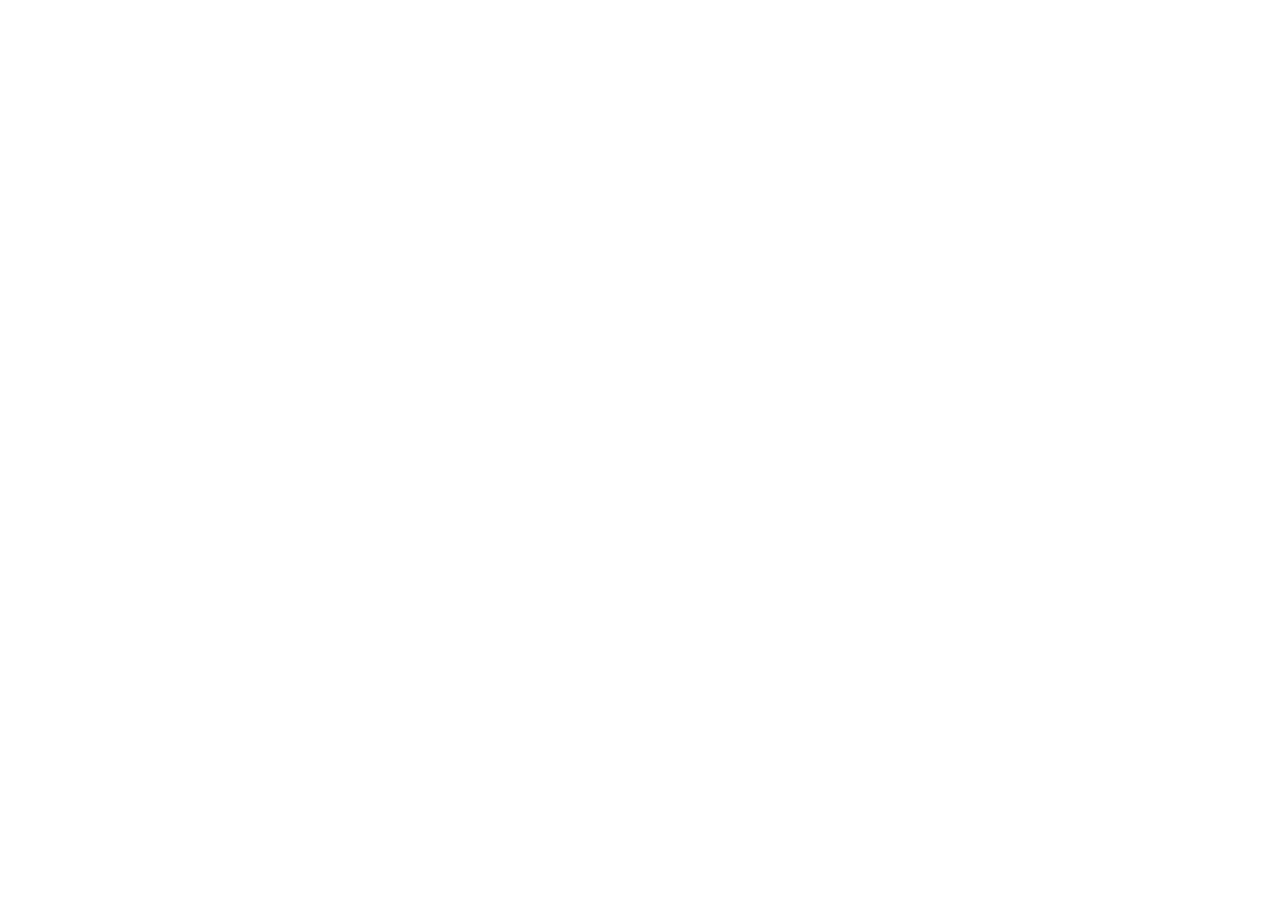
==== index.html @ e0c7daec "deploy: e8ee85e308472de617e851dffca81d037ae230ea an-nguyenbinhit/sakai-ng@e8ee85e308472de617e851dffc" ====
<!doctype html>
<html lang="en" data-beasties-container>
    <head>
        <meta charset="utf-8">
        <title>Dev Workspace</title>
        <base href="/DevWorkspace/">
        <meta name="viewport" content="width=device-width, initial-scale=1.0">
        <link rel="icon" type="image/svg+xml" href="favicon.svg">
        <link href="https://fonts.cdnfonts.com/css/lato" rel="stylesheet">
    <style>:root{--primary-color:var(--p-primary-color);--primary-contrast-color:var(--p-primary-contrast-color);--text-color:var(--p-text-color);--text-color-secondary:var(--p-text-muted-color);--surface-border:var(--p-content-border-color);--surface-card:var(--p-content-background);--surface-hover:var(--p-content-hover-background);--surface-overlay:var(--p-overlay-popover-background);--transition-duration:var(--p-transition-duration);--maskbg:var(--p-mask-background);--content-border-radius:var(--p-content-border-radius);--layout-section-transition-duration:.2s;--element-transition-duration:var(--p-transition-duration);--focus-ring-width:var(--p-focus-ring-width);--focus-ring-style:var(--p-focus-ring-style);--focus-ring-color:var(--p-focus-ring-color);--focus-ring-offset:var(--p-focus-ring-offset);--focus-ring-shadow:var(--p-focus-ring-shadow)}:root{--surface-ground:var(--p-surface-100);--code-background:var(--p-surface-900);--code-color:var(--p-surface-200)}html{height:100%;font-size:14px}body{font-family:Lato,sans-serif;color:var(--text-color);background-color:var(--surface-ground);margin:0;padding:0;min-height:100%;-webkit-font-smoothing:antialiased;-moz-osx-font-smoothing:grayscale;line-height:1.2}@-webkit-keyframes fa-spin{0%{-webkit-transform:rotate(0deg);transform:rotate(0)}to{-webkit-transform:rotate(359deg);transform:rotate(359deg)}}@layer properties;@layer theme,base,components,utilities;@layer theme{:root{--font-sans:ui-sans-serif, system-ui, sans-serif, "Apple Color Emoji", "Segoe UI Emoji", "Segoe UI Symbol", "Noto Color Emoji";--font-mono:ui-monospace, SFMono-Regular, Menlo, Monaco, Consolas, "Liberation Mono", "Courier New", monospace;--color-red-50:oklch(97.1% .013 17.38);--color-red-100:oklch(93.6% .032 17.717);--color-red-200:oklch(88.5% .062 18.334);--color-red-300:oklch(80.8% .114 19.571);--color-red-400:oklch(70.4% .191 22.216);--color-red-500:oklch(63.7% .237 25.331);--color-red-600:oklch(57.7% .245 27.325);--color-red-700:oklch(50.5% .213 27.518);--color-red-800:oklch(44.4% .177 26.899);--color-red-900:oklch(39.6% .141 25.723);--color-red-950:oklch(25.8% .092 26.042);--color-amber-50:oklch(98.7% .022 95.277);--color-amber-200:oklch(92.4% .12 95.746);--color-amber-500:oklch(76.9% .188 70.08);--color-amber-600:oklch(66.6% .179 58.318);--color-amber-950:oklch(27.9% .077 45.635);--color-yellow-50:oklch(98.7% .026 102.212);--color-yellow-100:oklch(97.3% .071 103.193);--color-yellow-300:oklch(90.5% .182 98.111);--color-yellow-400:oklch(85.2% .199 91.936);--color-yellow-600:oklch(68.1% .162 75.834);--color-yellow-700:oklch(55.4% .135 66.442);--color-yellow-900:oklch(42.1% .095 57.708);--color-yellow-950:oklch(28.6% .066 53.813);--color-green-50:oklch(98.2% .018 155.826);--color-green-100:oklch(96.2% .044 156.743);--color-green-200:oklch(92.5% .084 155.995);--color-green-300:oklch(87.1% .15 154.449);--color-green-400:oklch(79.2% .209 151.711);--color-green-500:oklch(72.3% .219 149.579);--color-green-600:oklch(62.7% .194 149.214);--color-green-700:oklch(52.7% .154 150.069);--color-green-800:oklch(44.8% .119 151.328);--color-green-900:oklch(39.3% .095 152.535);--color-green-950:oklch(26.6% .065 152.934);--color-teal-50:oklch(98.4% .014 180.72);--color-teal-500:oklch(70.4% .14 182.503);--color-teal-950:oklch(27.7% .046 192.524);--color-blue-50:oklch(97% .014 254.604);--color-blue-500:oklch(62.3% .214 259.815);--color-blue-950:oklch(28.2% .091 267.935);--color-purple-50:oklch(97.7% .014 308.299);--color-purple-500:oklch(62.7% .265 303.9);--color-purple-950:oklch(29.1% .149 302.717);--color-rose-50:oklch(96.9% .015 12.422);--color-rose-500:oklch(64.5% .246 16.439);--color-rose-950:oklch(27.1% .105 12.094);--spacing:.25rem;--container-sm:24rem;--container-5xl:64rem;--text-xs:.75rem;--text-xs--line-height:calc(1 / .75);--text-sm:.875rem;--text-sm--line-height:calc(1.25 / .875);--text-base:1rem;--text-base--line-height:1.5 ;--text-lg:1.125rem;--text-lg--line-height:calc(1.75 / 1.125);--text-xl:1.25rem;--text-xl--line-height:calc(1.75 / 1.25);--text-2xl:1.5rem;--text-2xl--line-height:calc(2 / 1.5);--text-3xl:1.875rem;--text-3xl--line-height:1.2 ;--font-weight-normal:400;--font-weight-medium:500;--font-weight-semibold:600;--font-weight-bold:700;--tracking-tight:-.025em;--tracking-widest:.1em;--leading-relaxed:1.625;--radius-sm:.25rem;--radius-lg:.5rem;--radius-xl:.75rem;--radius-2xl:1rem;--ease-in-out:cubic-bezier(.4, 0, .2, 1);--default-transition-duration:.15s;--default-transition-timing-function:cubic-bezier(.4, 0, .2, 1);--default-font-family:var(--font-sans);--default-mono-font-family:var(--font-mono)}}@layer base{*,:after,:before{box-sizing:border-box;margin:0;padding:0;border:0 solid}html{line-height:1.5;-webkit-text-size-adjust:100%;tab-size:4;font-family:var(--default-font-family, ui-sans-serif, system-ui, sans-serif, "Apple Color Emoji", "Segoe UI Emoji", "Segoe UI Symbol", "Noto Color Emoji");font-feature-settings:var(--default-font-feature-settings, normal);font-variation-settings:var(--default-font-variation-settings, normal);-webkit-tap-highlight-color:transparent}}@layer utilities{}@layer keyframes{}@property --tw-rotate-x{syntax:"*";inherits:false;}@property --tw-rotate-y{syntax:"*";inherits:false;}@property --tw-rotate-z{syntax:"*";inherits:false;}@property --tw-skew-x{syntax:"*";inherits:false;}@property --tw-skew-y{syntax:"*";inherits:false;}@property --tw-border-style{syntax:"*";inherits:false;initial-value:solid;}@property --tw-leading{syntax:"*";inherits:false;}@property --tw-font-weight{syntax:"*";inherits:false;}@property --tw-tracking{syntax:"*";inherits:false;}@property --tw-shadow{syntax:"*";inherits:false;initial-value:0 0 #0000;}@property --tw-shadow-color{syntax:"*";inherits:false;}@property --tw-shadow-alpha{syntax:"<percentage>";inherits:false;initial-value:100%;}@property --tw-inset-shadow{syntax:"*";inherits:false;initial-value:0 0 #0000;}@property --tw-inset-shadow-color{syntax:"*";inherits:false;}@property --tw-inset-shadow-alpha{syntax:"<percentage>";inherits:false;initial-value:100%;}@property --tw-ring-color{syntax:"*";inherits:false;}@property --tw-ring-shadow{syntax:"*";inherits:false;initial-value:0 0 #0000;}@property --tw-inset-ring-color{syntax:"*";inherits:false;}@property --tw-inset-ring-shadow{syntax:"*";inherits:false;initial-value:0 0 #0000;}@property --tw-ring-inset{syntax:"*";inherits:false;}@property --tw-ring-offset-width{syntax:"<length>";inherits:false;initial-value:0px;}@property --tw-ring-offset-color{syntax:"*";inherits:false;initial-value:#fff;}@property --tw-ring-offset-shadow{syntax:"*";inherits:false;initial-value:0 0 #0000;}@property --tw-outline-style{syntax:"*";inherits:false;initial-value:solid;}@property --tw-blur{syntax:"*";inherits:false;}@property --tw-brightness{syntax:"*";inherits:false;}@property --tw-contrast{syntax:"*";inherits:false;}@property --tw-grayscale{syntax:"*";inherits:false;}@property --tw-hue-rotate{syntax:"*";inherits:false;}@property --tw-invert{syntax:"*";inherits:false;}@property --tw-opacity{syntax:"*";inherits:false;}@property --tw-saturate{syntax:"*";inherits:false;}@property --tw-sepia{syntax:"*";inherits:false;}@property --tw-drop-shadow{syntax:"*";inherits:false;}@property --tw-drop-shadow-color{syntax:"*";inherits:false;}@property --tw-drop-shadow-alpha{syntax:"<percentage>";inherits:false;initial-value:100%;}@property --tw-drop-shadow-size{syntax:"*";inherits:false;}@property --tw-duration{syntax:"*";inherits:false;}@property --tw-ease{syntax:"*";inherits:false;}@property --tw-translate-x{syntax:"*";inherits:false;initial-value:0;}@property --tw-translate-y{syntax:"*";inherits:false;initial-value:0;}@property --tw-translate-z{syntax:"*";inherits:false;initial-value:0;}@layer properties{@supports ((-webkit-hyphens: none) and (not (margin-trim: inline))) or ((-moz-orient: inline) and (not (color:rgb(from red r g b)))){*,:before,:after{--tw-rotate-x:initial;--tw-rotate-y:initial;--tw-rotate-z:initial;--tw-skew-x:initial;--tw-skew-y:initial;--tw-border-style:solid;--tw-leading:initial;--tw-font-weight:initial;--tw-tracking:initial;--tw-shadow:0 0 #0000;--tw-shadow-color:initial;--tw-shadow-alpha:100%;--tw-inset-shadow:0 0 #0000;--tw-inset-shadow-color:initial;--tw-inset-shadow-alpha:100%;--tw-ring-color:initial;--tw-ring-shadow:0 0 #0000;--tw-inset-ring-color:initial;--tw-inset-ring-shadow:0 0 #0000;--tw-ring-inset:initial;--tw-ring-offset-width:0px;--tw-ring-offset-color:#fff;--tw-ring-offset-shadow:0 0 #0000;--tw-outline-style:solid;--tw-blur:initial;--tw-brightness:initial;--tw-contrast:initial;--tw-grayscale:initial;--tw-hue-rotate:initial;--tw-invert:initial;--tw-opacity:initial;--tw-saturate:initial;--tw-sepia:initial;--tw-drop-shadow:initial;--tw-drop-shadow-color:initial;--tw-drop-shadow-alpha:100%;--tw-drop-shadow-size:initial;--tw-duration:initial;--tw-ease:initial;--tw-translate-x:0;--tw-translate-y:0;--tw-translate-z:0}}}</style><link rel="stylesheet" href="styles-SOLEN6O3.css" media="print" onload="this.media='all'"><noscript><link rel="stylesheet" href="styles-SOLEN6O3.css"></noscript></head>

    <body>
        <app-root></app-root>
    <link rel="modulepreload" href="chunk-PAZVETJC.js"><link rel="modulepreload" href="chunk-DXKBQ6KR.js"><link rel="modulepreload" href="chunk-DC6DSZOM.js"><link rel="modulepreload" href="chunk-4XTAIERE.js"><link rel="modulepreload" href="chunk-WDIB5L22.js"><link rel="modulepreload" href="chunk-MDW6M3T4.js"><link rel="modulepreload" href="chunk-VOSPIT4N.js"><script src="main-ILPJNXQK.js" type="module"></script></body>
</html>
---- styles-SOLEN6O3.css ----
:root{--primary-color: var(--p-primary-color);--primary-contrast-color: var(--p-primary-contrast-color);--text-color: var(--p-text-color);--text-color-secondary: var(--p-text-muted-color);--surface-border: var(--p-content-border-color);--surface-card: var(--p-content-background);--surface-hover: var(--p-content-hover-background);--surface-overlay: var(--p-overlay-popover-background);--transition-duration: var(--p-transition-duration);--maskbg: var(--p-mask-background);--content-border-radius: var(--p-content-border-radius);--layout-section-transition-duration: .2s;--element-transition-duration: var(--p-transition-duration);--focus-ring-width: var(--p-focus-ring-width);--focus-ring-style: var(--p-focus-ring-style);--focus-ring-color: var(--p-focus-ring-color);--focus-ring-offset: var(--p-focus-ring-offset);--focus-ring-shadow: var(--p-focus-ring-shadow)}:root{--surface-ground: var(--p-surface-100);--code-background: var(--p-surface-900);--code-color: var(--p-surface-200)}:root[class*=app-dark]{--surface-ground: var(--p-surface-950);--code-background: var(--p-surface-800);--code-color: var(--p-surface-100)}.preloader{position:fixed;z-index:999999;background:#edf1f5;width:100%;height:100%}.preloader-content{border:0 solid transparent;border-radius:50%;width:150px;height:150px;position:absolute;top:calc(50vh - 75px);left:calc(50vw - 75px)}.preloader-content:before,.preloader-content:after{content:"";border:1em solid var(--primary-color);border-radius:50%;width:inherit;height:inherit;position:absolute;top:0;left:0;animation:loader 2s linear infinite;opacity:0}.preloader-content:before{animation-delay:.5s}@keyframes loader{0%{transform:scale(0);opacity:0}50%{opacity:1}to{transform:scale(1);opacity:0}}html{height:100%;font-size:14px}body{font-family:Lato,sans-serif;color:var(--text-color);background-color:var(--surface-ground);margin:0;padding:0;min-height:100%;-webkit-font-smoothing:antialiased;-moz-osx-font-smoothing:grayscale;line-height:1.2}a{text-decoration:none}.layout-wrapper{min-height:100vh}.layout-main-container{display:flex;flex-direction:column;min-height:100vh;justify-content:space-between;padding:6rem 2rem 0;transition:margin-left var(--layout-section-transition-duration)}.layout-main{flex:1 1 auto;padding-bottom:2rem}.layout-topbar{position:fixed;height:4rem;z-index:997;left:0;top:0;width:100%;padding:0 2rem;background-color:var(--surface-card);border-bottom:1px solid var(--surface-border);box-shadow:0 1px 4px #0000000f;transition:left var(--layout-section-transition-duration);display:flex;align-items:center}.layout-topbar .layout-topbar-logo-container{flex-shrink:0;display:flex;align-items:center}.layout-topbar .layout-topbar-logo{display:inline-flex;align-items:center;font-size:1rem;border-radius:var(--content-border-radius);color:var(--text-color);font-weight:500;gap:.75rem;text-decoration:none}.layout-topbar .layout-topbar-logo svg{width:3rem}.layout-topbar .layout-topbar-logo:focus-visible{outline-width:var(--focus-ring-width);outline-style:var(--focus-ring-style);outline-color:var(--focus-ring-color);outline-offset:var(--focus-ring-offset);box-shadow:var(--focus-ring-shadow);transition:box-shadow var(--transition-duration),outline-color var(--transition-duration)}.layout-topbar .layout-topbar-logo .layout-topbar-logo-icon{display:inline-flex;align-items:center;justify-content:center;width:2.25rem;height:2.25rem;border-radius:.625rem;background-color:var(--primary-color);color:var(--primary-contrast-color);flex-shrink:0}.layout-topbar .layout-topbar-logo .layout-topbar-logo-icon i{font-size:1rem}.layout-topbar .layout-topbar-action{display:inline-flex;justify-content:center;align-items:center;color:var(--text-color-secondary);border-radius:50%;width:2.5rem;height:2.5rem;color:var(--text-color);transition:background-color var(--element-transition-duration);cursor:pointer}.layout-topbar .layout-topbar-action:hover{background-color:var(--surface-hover)}.layout-topbar .layout-topbar-action:focus-visible{outline-width:var(--focus-ring-width);outline-style:var(--focus-ring-style);outline-color:var(--focus-ring-color);outline-offset:var(--focus-ring-offset);box-shadow:var(--focus-ring-shadow);transition:box-shadow var(--transition-duration),outline-color var(--transition-duration)}.layout-topbar .layout-topbar-action i{font-size:1.25rem}.layout-topbar .layout-topbar-action span{font-size:1rem;display:none}.layout-topbar .layout-topbar-action.layout-topbar-action-highlight{background-color:var(--primary-color);color:var(--primary-contrast-color)}.layout-topbar .layout-menu-button{margin-right:.5rem}.layout-topbar .layout-topbar-menu-button{display:none}.layout-topbar .layout-topbar-nav{flex:1;display:flex;align-items:center;justify-content:flex-start;gap:.25rem;padding:0 1rem}.layout-topbar .layout-topbar-nav .topnav-item{display:inline-flex;align-items:center;gap:.5rem;padding:.45rem 1rem;border-radius:2rem;font-size:.875rem;font-weight:500;color:var(--text-color-secondary);text-decoration:none;transition:background-color var(--element-transition-duration),color var(--element-transition-duration);white-space:nowrap}.layout-topbar .layout-topbar-nav .topnav-item i{font-size:.875rem}.layout-topbar .layout-topbar-nav .topnav-item:hover{background-color:var(--surface-hover);color:var(--text-color)}.layout-topbar .layout-topbar-nav .topnav-item.topnav-active{background-color:var(--primary-color);color:var(--primary-contrast-color)}.layout-topbar .layout-topbar-actions{margin-left:auto;display:flex;gap:1rem}.layout-topbar .layout-topbar-menu-content,.layout-topbar .layout-config-menu{display:flex;gap:1rem}@media(max-width:991px){.layout-topbar{padding:0 2rem}.layout-topbar .layout-topbar-logo-container{width:auto}.layout-topbar .layout-topbar-nav{display:none}.layout-topbar .layout-menu-button{margin-left:0;margin-right:.5rem}.layout-topbar .layout-topbar-menu-button{display:inline-flex}.layout-topbar .layout-topbar-menu{position:absolute;background-color:var(--surface-overlay);transform-origin:top;box-shadow:0 3px 5px #00000005,0 0 2px #0000000d,0 1px 4px #00000014;border-radius:var(--content-border-radius);padding:1rem;right:2rem;top:4rem;min-width:15rem;border:1px solid var(--surface-border)}.layout-topbar .layout-topbar-menu .layout-topbar-menu-content{gap:.5rem}.layout-topbar .layout-topbar-menu .layout-topbar-action{display:flex;width:100%;height:auto;justify-content:flex-start;border-radius:var(--content-border-radius);padding:.5rem 1rem}.layout-topbar .layout-topbar-menu .layout-topbar-action i{font-size:1rem;margin-right:.5rem}.layout-topbar .layout-topbar-menu .layout-topbar-action span{font-weight:medium;display:block}.layout-topbar .layout-topbar-menu-content{flex-direction:column}}.layout-sidebar{position:fixed;width:20rem;height:calc(100vh - 8rem);z-index:999;overflow-y:auto;-webkit-user-select:none;user-select:none;top:6rem;left:2rem;transition:transform var(--layout-section-transition-duration),left var(--layout-section-transition-duration);background-color:var(--surface-overlay);border-radius:var(--content-border-radius);padding:.5rem 1.5rem}.layout-menu{margin:0;padding:0;list-style-type:none}.layout-menu .layout-root-menuitem>.layout-menuitem-root-text{font-size:.857rem;text-transform:uppercase;font-weight:700;color:var(--text-color);margin:.75rem 0}.layout-menu .layout-root-menuitem>a{display:none}.layout-menu a{-webkit-user-select:none;user-select:none}.layout-menu a.active-menuitem>.layout-submenu-toggler{transform:rotate(-180deg)}.layout-menu li.active-menuitem>a .layout-submenu-toggler{transform:rotate(-180deg)}.layout-menu ul{margin:0;padding:0;list-style-type:none}.layout-menu ul a{display:flex;align-items:center;position:relative;outline:0 none;color:var(--text-color);cursor:pointer;padding:.75rem 1rem;border-radius:var(--content-border-radius);transition:background-color var(--element-transition-duration),box-shadow var(--element-transition-duration)}.layout-menu ul a .layout-menuitem-icon{margin-right:.5rem}.layout-menu ul a .layout-submenu-toggler{font-size:75%;margin-left:auto;transition:transform var(--element-transition-duration)}.layout-menu ul a.active-route{font-weight:700;color:var(--primary-color)}.layout-menu ul a:hover{background-color:var(--surface-hover)}.layout-menu ul a:focus{outline-offset:-1px;box-shadow:inset var(--focus-ring-shadow)}.layout-menu ul ul{overflow:hidden;border-radius:var(--content-border-radius)}.layout-menu ul ul li a{margin-left:1rem}.layout-menu ul ul li li a{margin-left:2rem}.layout-menu ul ul li li li a{margin-left:2.5rem}.layout-menu ul ul li li li li a{margin-left:3rem}.layout-menu ul ul li li li li li a{margin-left:3.5rem}.layout-menu ul ul li li li li li li a{margin-left:4rem}.layout-submenu-enter-from,.layout-submenu-leave-to{max-height:0}.layout-submenu-enter-to,.layout-submenu-leave-from{max-height:1000px}.layout-submenu-leave-active{overflow:hidden;transition:max-height .45s cubic-bezier(0,1,0,1)}.layout-submenu-enter-active{overflow:hidden;transition:max-height 1s ease-in-out}.layout-footer{display:flex;align-items:center;justify-content:center;padding:1rem 0;gap:.5rem;border-top:1px solid var(--surface-border)}@media screen and (min-width:1960px){.layout-main,.landing-wrapper{width:1504px;margin-left:auto!important;margin-right:auto!important}}@media(min-width:992px){.layout-wrapper.layout-overlay .layout-main-container{margin-left:0;padding-left:2rem}.layout-wrapper.layout-overlay .layout-sidebar{transform:translate(-100%);left:0;top:0;height:100vh;border-top-left-radius:0;border-bottom-left-radius:0;border-right:1px solid var(--surface-border);transition:transform .4s cubic-bezier(.05,.74,.2,.99),left .4s cubic-bezier(.05,.74,.2,.99);box-shadow:0 3px 5px #00000005,0 0 2px #0000000d,0 1px 4px #00000014}.layout-wrapper.layout-overlay.layout-overlay-active .layout-sidebar{transform:translate(0)}.layout-wrapper.layout-static .layout-main-container{margin-left:22rem}.layout-wrapper.layout-static.layout-static-inactive .layout-sidebar{transform:translate(-100%);left:0}.layout-wrapper.layout-static.layout-static-inactive .layout-main-container{margin-left:0;padding-left:2rem}.layout-wrapper .layout-mask{display:none}}@media(max-width:991px){.blocked-scroll{overflow:hidden}.layout-wrapper .layout-main-container{margin-left:0;padding-left:2rem}.layout-wrapper .layout-sidebar{transform:translate(-100%);left:0;top:0;height:100vh;border-top-left-radius:0;border-bottom-left-radius:0;transition:transform .4s cubic-bezier(.05,.74,.2,.99),left .4s cubic-bezier(.05,.74,.2,.99)}.layout-wrapper .layout-mask{display:none;position:fixed;top:0;left:0;z-index:998;width:100%;height:100%;background-color:var(--maskbg)}.layout-wrapper.layout-mobile-active .layout-sidebar{transform:translate(0)}.layout-wrapper.layout-mobile-active .layout-mask{display:block}}.clearfix:after{content:" ";display:block;clear:both}.card{background:var(--surface-card);padding:2rem;margin-bottom:2rem;border-radius:var(--content-border-radius)}.card:last-child{margin-bottom:0}.p-toast.p-toast-top-right,.p-toast.p-toast-top-left,.p-toast.p-toast-top-center{top:100px}h1,h2,h3,h4,h5,h6{margin:1.5rem 0 1rem;font-family:inherit;font-weight:700;line-height:1.5;color:var(--text-color)}h1:first-child,h2:first-child,h3:first-child,h4:first-child,h5:first-child,h6:first-child{margin-top:0}h1{font-size:2.5rem}h2{font-size:2rem}h3{font-size:1.75rem}h4{font-size:1.5rem}h5{font-size:1.25rem}h6{font-size:1rem}mark{background:#fff8e1;padding:.25rem .4rem;border-radius:var(--content-border-radius);font-family:monospace}blockquote{margin:1rem 0;padding:0 2rem;border-left:4px solid #90a4ae}hr{border-top:solid var(--surface-border);border-width:1px 0 0 0;margin:1rem 0}p{margin:0 0 1rem;line-height:1.5}p:last-child{margin-bottom:0}@font-face{font-family:primeicons;font-display:block;src:url("./media/primeicons-RSSEDYLY.eot");src:url("./media/primeicons-RSSEDYLY.eot?#iefix") format("embedded-opentype"),url("./media/primeicons-4GST5W3O.woff2") format("woff2"),url("./media/primeicons-P53SE5CV.woff") format("woff"),url("./media/primeicons-GEFHGEHP.ttf") format("truetype"),url("./media/primeicons-DHQU4SEP.svg?#primeicons") format("svg");font-weight:400;font-style:normal}.pi{font-family:primeicons;speak:none;font-style:normal;font-weight:400;font-variant:normal;text-transform:none;line-height:1;display:inline-block;-webkit-font-smoothing:antialiased;-moz-osx-font-smoothing:grayscale}.pi:before{--webkit-backface-visibility:hidden;backface-visibility:hidden}.pi-fw{width:1.28571429em;text-align:center}.pi-spin{-webkit-animation:fa-spin 2s infinite linear;animation:fa-spin 2s infinite linear}@media(prefers-reduced-motion:reduce){.pi-spin{-webkit-animation-delay:-1ms;animation-delay:-1ms;-webkit-animation-duration:1ms;animation-duration:1ms;-webkit-animation-iteration-count:1;animation-iteration-count:1;-webkit-transition-delay:0s;transition-delay:0s;-webkit-transition-duration:0s;transition-duration:0s}}@-webkit-keyframes fa-spin{0%{-webkit-transform:rotate(0deg);transform:rotate(0)}to{-webkit-transform:rotate(359deg);transform:rotate(359deg)}}@keyframes fa-spin{0%{-webkit-transform:rotate(0deg);transform:rotate(0)}to{-webkit-transform:rotate(359deg);transform:rotate(359deg)}}.pi-folder-plus:before{content:"\ea05"}.pi-receipt:before{content:"\ea06"}.pi-asterisk:before{content:"\ea07"}.pi-face-smile:before{content:"\ea08"}.pi-pinterest:before{content:"\ea09"}.pi-expand:before{content:"\ea0a"}.pi-pen-to-square:before{content:"\ea0b"}.pi-wave-pulse:before{content:"\ea0c"}.pi-turkish-lira:before{content:"\ea0d"}.pi-spinner-dotted:before{content:"\ea0e"}.pi-crown:before{content:"\ea0f"}.pi-pause-circle:before{content:"\ea10"}.pi-warehouse:before{content:"\ea11"}.pi-objects-column:before{content:"\ea12"}.pi-clipboard:before{content:"\ea13"}.pi-play-circle:before{content:"\ea14"}.pi-venus:before{content:"\ea15"}.pi-cart-minus:before{content:"\ea16"}.pi-file-plus:before{content:"\ea17"}.pi-microchip:before{content:"\ea18"}.pi-twitch:before{content:"\ea19"}.pi-building-columns:before{content:"\ea1a"}.pi-file-check:before{content:"\ea1b"}.pi-microchip-ai:before{content:"\ea1c"}.pi-trophy:before{content:"\ea1d"}.pi-barcode:before{content:"\ea1e"}.pi-file-arrow-up:before{content:"\ea1f"}.pi-mars:before{content:"\ea20"}.pi-tiktok:before{content:"\ea21"}.pi-arrow-up-right-and-arrow-down-left-from-center:before{content:"\ea22"}.pi-ethereum:before{content:"\ea23"}.pi-list-check:before{content:"\ea24"}.pi-thumbtack:before{content:"\ea25"}.pi-arrow-down-left-and-arrow-up-right-to-center:before{content:"\ea26"}.pi-equals:before{content:"\ea27"}.pi-lightbulb:before{content:"\ea28"}.pi-star-half:before{content:"\ea29"}.pi-address-book:before{content:"\ea2a"}.pi-chart-scatter:before{content:"\ea2b"}.pi-indian-rupee:before{content:"\ea2c"}.pi-star-half-fill:before{content:"\ea2d"}.pi-cart-arrow-down:before{content:"\ea2e"}.pi-calendar-clock:before{content:"\ea2f"}.pi-sort-up-fill:before{content:"\ea30"}.pi-sparkles:before{content:"\ea31"}.pi-bullseye:before{content:"\ea32"}.pi-sort-down-fill:before{content:"\ea33"}.pi-graduation-cap:before{content:"\ea34"}.pi-hammer:before{content:"\ea35"}.pi-bell-slash:before{content:"\ea36"}.pi-gauge:before{content:"\ea37"}.pi-shop:before{content:"\ea38"}.pi-headphones:before{content:"\ea39"}.pi-eraser:before{content:"\ea04"}.pi-stopwatch:before{content:"\ea01"}.pi-verified:before{content:"\ea02"}.pi-delete-left:before{content:"\ea03"}.pi-hourglass:before{content:"\e9fe"}.pi-truck:before{content:"\ea00"}.pi-wrench:before{content:"\e9ff"}.pi-microphone:before{content:"\e9fa"}.pi-megaphone:before{content:"\e9fb"}.pi-arrow-right-arrow-left:before{content:"\e9fc"}.pi-bitcoin:before{content:"\e9fd"}.pi-file-edit:before{content:"\e9f6"}.pi-language:before{content:"\e9f7"}.pi-file-export:before{content:"\e9f8"}.pi-file-import:before{content:"\e9f9"}.pi-file-word:before{content:"\e9f1"}.pi-gift:before{content:"\e9f2"}.pi-cart-plus:before{content:"\e9f3"}.pi-thumbs-down-fill:before{content:"\e9f4"}.pi-thumbs-up-fill:before{content:"\e9f5"}.pi-arrows-alt:before{content:"\e9f0"}.pi-calculator:before{content:"\e9ef"}.pi-sort-alt-slash:before{content:"\e9ee"}.pi-arrows-h:before{content:"\e9ec"}.pi-arrows-v:before{content:"\e9ed"}.pi-pound:before{content:"\e9eb"}.pi-prime:before{content:"\e9ea"}.pi-chart-pie:before{content:"\e9e9"}.pi-reddit:before{content:"\e9e8"}.pi-code:before{content:"\e9e7"}.pi-sync:before{content:"\e9e6"}.pi-shopping-bag:before{content:"\e9e5"}.pi-server:before{content:"\e9e4"}.pi-database:before{content:"\e9e3"}.pi-hashtag:before{content:"\e9e2"}.pi-bookmark-fill:before{content:"\e9df"}.pi-filter-fill:before{content:"\e9e0"}.pi-heart-fill:before{content:"\e9e1"}.pi-flag-fill:before{content:"\e9de"}.pi-circle:before{content:"\e9dc"}.pi-circle-fill:before{content:"\e9dd"}.pi-bolt:before{content:"\e9db"}.pi-history:before{content:"\e9da"}.pi-box:before{content:"\e9d9"}.pi-at:before{content:"\e9d8"}.pi-arrow-up-right:before{content:"\e9d4"}.pi-arrow-up-left:before{content:"\e9d5"}.pi-arrow-down-left:before{content:"\e9d6"}.pi-arrow-down-right:before{content:"\e9d7"}.pi-telegram:before{content:"\e9d3"}.pi-stop-circle:before{content:"\e9d2"}.pi-stop:before{content:"\e9d1"}.pi-whatsapp:before{content:"\e9d0"}.pi-building:before{content:"\e9cf"}.pi-qrcode:before{content:"\e9ce"}.pi-car:before{content:"\e9cd"}.pi-instagram:before{content:"\e9cc"}.pi-linkedin:before{content:"\e9cb"}.pi-send:before{content:"\e9ca"}.pi-slack:before{content:"\e9c9"}.pi-sun:before{content:"\e9c8"}.pi-moon:before{content:"\e9c7"}.pi-vimeo:before{content:"\e9c6"}.pi-youtube:before{content:"\e9c5"}.pi-flag:before{content:"\e9c4"}.pi-wallet:before{content:"\e9c3"}.pi-map:before{content:"\e9c2"}.pi-link:before{content:"\e9c1"}.pi-credit-card:before{content:"\e9bf"}.pi-discord:before{content:"\e9c0"}.pi-percentage:before{content:"\e9be"}.pi-euro:before{content:"\e9bd"}.pi-book:before{content:"\e9ba"}.pi-shield:before{content:"\e9b9"}.pi-paypal:before{content:"\e9bb"}.pi-amazon:before{content:"\e9bc"}.pi-phone:before{content:"\e9b8"}.pi-filter-slash:before{content:"\e9b7"}.pi-facebook:before{content:"\e9b4"}.pi-github:before{content:"\e9b5"}.pi-twitter:before{content:"\e9b6"}.pi-step-backward-alt:before{content:"\e9ac"}.pi-step-forward-alt:before{content:"\e9ad"}.pi-forward:before{content:"\e9ae"}.pi-backward:before{content:"\e9af"}.pi-fast-backward:before{content:"\e9b0"}.pi-fast-forward:before{content:"\e9b1"}.pi-pause:before{content:"\e9b2"}.pi-play:before{content:"\e9b3"}.pi-compass:before{content:"\e9ab"}.pi-id-card:before{content:"\e9aa"}.pi-ticket:before{content:"\e9a9"}.pi-file-o:before{content:"\e9a8"}.pi-reply:before{content:"\e9a7"}.pi-directions-alt:before{content:"\e9a5"}.pi-directions:before{content:"\e9a6"}.pi-thumbs-up:before{content:"\e9a3"}.pi-thumbs-down:before{content:"\e9a4"}.pi-sort-numeric-down-alt:before{content:"\e996"}.pi-sort-numeric-up-alt:before{content:"\e997"}.pi-sort-alpha-down-alt:before{content:"\e998"}.pi-sort-alpha-up-alt:before{content:"\e999"}.pi-sort-numeric-down:before{content:"\e99a"}.pi-sort-numeric-up:before{content:"\e99b"}.pi-sort-alpha-down:before{content:"\e99c"}.pi-sort-alpha-up:before{content:"\e99d"}.pi-sort-alt:before{content:"\e99e"}.pi-sort-amount-up:before{content:"\e99f"}.pi-sort-amount-down:before{content:"\e9a0"}.pi-sort-amount-down-alt:before{content:"\e9a1"}.pi-sort-amount-up-alt:before{content:"\e9a2"}.pi-palette:before{content:"\e995"}.pi-undo:before{content:"\e994"}.pi-desktop:before{content:"\e993"}.pi-sliders-v:before{content:"\e991"}.pi-sliders-h:before{content:"\e992"}.pi-search-plus:before{content:"\e98f"}.pi-search-minus:before{content:"\e990"}.pi-file-excel:before{content:"\e98e"}.pi-file-pdf:before{content:"\e98d"}.pi-check-square:before{content:"\e98c"}.pi-chart-line:before{content:"\e98b"}.pi-user-edit:before{content:"\e98a"}.pi-exclamation-circle:before{content:"\e989"}.pi-android:before{content:"\e985"}.pi-google:before{content:"\e986"}.pi-apple:before{content:"\e987"}.pi-microsoft:before{content:"\e988"}.pi-heart:before{content:"\e984"}.pi-mobile:before{content:"\e982"}.pi-tablet:before{content:"\e983"}.pi-key:before{content:"\e981"}.pi-shopping-cart:before{content:"\e980"}.pi-comments:before{content:"\e97e"}.pi-comment:before{content:"\e97f"}.pi-briefcase:before{content:"\e97d"}.pi-bell:before{content:"\e97c"}.pi-paperclip:before{content:"\e97b"}.pi-share-alt:before{content:"\e97a"}.pi-envelope:before{content:"\e979"}.pi-volume-down:before{content:"\e976"}.pi-volume-up:before{content:"\e977"}.pi-volume-off:before{content:"\e978"}.pi-eject:before{content:"\e975"}.pi-money-bill:before{content:"\e974"}.pi-images:before{content:"\e973"}.pi-image:before{content:"\e972"}.pi-sign-in:before{content:"\e970"}.pi-sign-out:before{content:"\e971"}.pi-wifi:before{content:"\e96f"}.pi-sitemap:before{content:"\e96e"}.pi-chart-bar:before{content:"\e96d"}.pi-camera:before{content:"\e96c"}.pi-dollar:before{content:"\e96b"}.pi-lock-open:before{content:"\e96a"}.pi-table:before{content:"\e969"}.pi-map-marker:before{content:"\e968"}.pi-list:before{content:"\e967"}.pi-eye-slash:before{content:"\e965"}.pi-eye:before{content:"\e966"}.pi-folder-open:before{content:"\e964"}.pi-folder:before{content:"\e963"}.pi-video:before{content:"\e962"}.pi-inbox:before{content:"\e961"}.pi-lock:before{content:"\e95f"}.pi-unlock:before{content:"\e960"}.pi-tags:before{content:"\e95d"}.pi-tag:before{content:"\e95e"}.pi-power-off:before{content:"\e95c"}.pi-save:before{content:"\e95b"}.pi-question-circle:before{content:"\e959"}.pi-question:before{content:"\e95a"}.pi-copy:before{content:"\e957"}.pi-file:before{content:"\e958"}.pi-clone:before{content:"\e955"}.pi-calendar-times:before{content:"\e952"}.pi-calendar-minus:before{content:"\e953"}.pi-calendar-plus:before{content:"\e954"}.pi-ellipsis-v:before{content:"\e950"}.pi-ellipsis-h:before{content:"\e951"}.pi-bookmark:before{content:"\e94e"}.pi-globe:before{content:"\e94f"}.pi-replay:before{content:"\e94d"}.pi-filter:before{content:"\e94c"}.pi-print:before{content:"\e94b"}.pi-align-right:before{content:"\e946"}.pi-align-left:before{content:"\e947"}.pi-align-center:before{content:"\e948"}.pi-align-justify:before{content:"\e949"}.pi-cog:before{content:"\e94a"}.pi-cloud-download:before{content:"\e943"}.pi-cloud-upload:before{content:"\e944"}.pi-cloud:before{content:"\e945"}.pi-pencil:before{content:"\e942"}.pi-users:before{content:"\e941"}.pi-clock:before{content:"\e940"}.pi-user-minus:before{content:"\e93e"}.pi-user-plus:before{content:"\e93f"}.pi-trash:before{content:"\e93d"}.pi-external-link:before{content:"\e93c"}.pi-window-maximize:before{content:"\e93b"}.pi-window-minimize:before{content:"\e93a"}.pi-refresh:before{content:"\e938"}.pi-user:before{content:"\e939"}.pi-exclamation-triangle:before{content:"\e922"}.pi-calendar:before{content:"\e927"}.pi-chevron-circle-left:before{content:"\e928"}.pi-chevron-circle-down:before{content:"\e929"}.pi-chevron-circle-right:before{content:"\e92a"}.pi-chevron-circle-up:before{content:"\e92b"}.pi-angle-double-down:before{content:"\e92c"}.pi-angle-double-left:before{content:"\e92d"}.pi-angle-double-right:before{content:"\e92e"}.pi-angle-double-up:before{content:"\e92f"}.pi-angle-down:before{content:"\e930"}.pi-angle-left:before{content:"\e931"}.pi-angle-right:before{content:"\e932"}.pi-angle-up:before{content:"\e933"}.pi-upload:before{content:"\e934"}.pi-download:before{content:"\e956"}.pi-ban:before{content:"\e935"}.pi-star-fill:before{content:"\e936"}.pi-star:before{content:"\e937"}.pi-chevron-left:before{content:"\e900"}.pi-chevron-right:before{content:"\e901"}.pi-chevron-down:before{content:"\e902"}.pi-chevron-up:before{content:"\e903"}.pi-caret-left:before{content:"\e904"}.pi-caret-right:before{content:"\e905"}.pi-caret-down:before{content:"\e906"}.pi-caret-up:before{content:"\e907"}.pi-search:before{content:"\e908"}.pi-check:before{content:"\e909"}.pi-check-circle:before{content:"\e90a"}.pi-times:before{content:"\e90b"}.pi-times-circle:before{content:"\e90c"}.pi-plus:before{content:"\e90d"}.pi-plus-circle:before{content:"\e90e"}.pi-minus:before{content:"\e90f"}.pi-minus-circle:before{content:"\e910"}.pi-circle-on:before{content:"\e911"}.pi-circle-off:before{content:"\e912"}.pi-sort-down:before{content:"\e913"}.pi-sort-up:before{content:"\e914"}.pi-sort:before{content:"\e915"}.pi-step-backward:before{content:"\e916"}.pi-step-forward:before{content:"\e917"}.pi-th-large:before{content:"\e918"}.pi-arrow-down:before{content:"\e919"}.pi-arrow-left:before{content:"\e91a"}.pi-arrow-right:before{content:"\e91b"}.pi-arrow-up:before{content:"\e91c"}.pi-bars:before{content:"\e91d"}.pi-arrow-circle-down:before{content:"\e91e"}.pi-arrow-circle-left:before{content:"\e91f"}.pi-arrow-circle-right:before{content:"\e920"}.pi-arrow-circle-up:before{content:"\e921"}.pi-info:before{content:"\e923"}.pi-info-circle:before{content:"\e924"}.pi-home:before{content:"\e925"}.pi-spinner:before{content:"\e926"}@layer properties;@layer theme,base,components,utilities;@layer theme{:root,:host{--font-sans: ui-sans-serif, system-ui, sans-serif, "Apple Color Emoji", "Segoe UI Emoji", "Segoe UI Symbol", "Noto Color Emoji";--font-mono: ui-monospace, SFMono-Regular, Menlo, Monaco, Consolas, "Liberation Mono", "Courier New", monospace;--color-red-50: oklch(97.1% .013 17.38);--color-red-100: oklch(93.6% .032 17.717);--color-red-200: oklch(88.5% .062 18.334);--color-red-300: oklch(80.8% .114 19.571);--color-red-400: oklch(70.4% .191 22.216);--color-red-500: oklch(63.7% .237 25.331);--color-red-600: oklch(57.7% .245 27.325);--color-red-700: oklch(50.5% .213 27.518);--color-red-800: oklch(44.4% .177 26.899);--color-red-900: oklch(39.6% .141 25.723);--color-red-950: oklch(25.8% .092 26.042);--color-amber-50: oklch(98.7% .022 95.277);--color-amber-200: oklch(92.4% .12 95.746);--color-amber-500: oklch(76.9% .188 70.08);--color-amber-600: oklch(66.6% .179 58.318);--color-amber-950: oklch(27.9% .077 45.635);--color-yellow-50: oklch(98.7% .026 102.212);--color-yellow-100: oklch(97.3% .071 103.193);--color-yellow-300: oklch(90.5% .182 98.111);--color-yellow-400: oklch(85.2% .199 91.936);--color-yellow-600: oklch(68.1% .162 75.834);--color-yellow-700: oklch(55.4% .135 66.442);--color-yellow-900: oklch(42.1% .095 57.708);--color-yellow-950: oklch(28.6% .066 53.813);--color-green-50: oklch(98.2% .018 155.826);--color-green-100: oklch(96.2% .044 156.743);--color-green-200: oklch(92.5% .084 155.995);--color-green-300: oklch(87.1% .15 154.449);--color-green-400: oklch(79.2% .209 151.711);--color-green-500: oklch(72.3% .219 149.579);--color-green-600: oklch(62.7% .194 149.214);--color-green-700: oklch(52.7% .154 150.069);--color-green-800: oklch(44.8% .119 151.328);--color-green-900: oklch(39.3% .095 152.535);--color-green-950: oklch(26.6% .065 152.934);--color-teal-50: oklch(98.4% .014 180.72);--color-teal-500: oklch(70.4% .14 182.503);--color-teal-950: oklch(27.7% .046 192.524);--color-blue-50: oklch(97% .014 254.604);--color-blue-500: oklch(62.3% .214 259.815);--color-blue-950: oklch(28.2% .091 267.935);--color-purple-50: oklch(97.7% .014 308.299);--color-purple-500: oklch(62.7% .265 303.9);--color-purple-950: oklch(29.1% .149 302.717);--color-rose-50: oklch(96.9% .015 12.422);--color-rose-500: oklch(64.5% .246 16.439);--color-rose-950: oklch(27.1% .105 12.094);--spacing: .25rem;--container-sm: 24rem;--container-5xl: 64rem;--text-xs: .75rem;--text-xs--line-height: calc(1 / .75);--text-sm: .875rem;--text-sm--line-height: calc(1.25 / .875);--text-base: 1rem;--text-base--line-height: 1.5 ;--text-lg: 1.125rem;--text-lg--line-height: calc(1.75 / 1.125);--text-xl: 1.25rem;--text-xl--line-height: calc(1.75 / 1.25);--text-2xl: 1.5rem;--text-2xl--line-height: calc(2 / 1.5);--text-3xl: 1.875rem;--text-3xl--line-height: 1.2 ;--font-weight-normal: 400;--font-weight-medium: 500;--font-weight-semibold: 600;--font-weight-bold: 700;--tracking-tight: -.025em;--tracking-widest: .1em;--leading-relaxed: 1.625;--radius-sm: .25rem;--radius-lg: .5rem;--radius-xl: .75rem;--radius-2xl: 1rem;--ease-in-out: cubic-bezier(.4, 0, .2, 1);--default-transition-duration: .15s;--default-transition-timing-function: cubic-bezier(.4, 0, .2, 1);--default-font-family: var(--font-sans);--default-mono-font-family: var(--font-mono)}}@layer base{*,:after,:before,::backdrop,::file-selector-button{box-sizing:border-box;margin:0;padding:0;border:0 solid}html,:host{line-height:1.5;-webkit-text-size-adjust:100%;tab-size:4;font-family:var(--default-font-family, ui-sans-serif, system-ui, sans-serif, "Apple Color Emoji", "Segoe UI Emoji", "Segoe UI Symbol", "Noto Color Emoji");font-feature-settings:var(--default-font-feature-settings, normal);font-variation-settings:var(--default-font-variation-settings, normal);-webkit-tap-highlight-color:transparent}hr{height:0;color:inherit;border-top-width:1px}abbr:where([title]){-webkit-text-decoration:underline dotted;text-decoration:underline dotted}h1,h2,h3,h4,h5,h6{font-size:inherit;font-weight:inherit}a{color:inherit;-webkit-text-decoration:inherit;text-decoration:inherit}b,strong{font-weight:bolder}code,kbd,samp,pre{font-family:var(--default-mono-font-family, ui-monospace, SFMono-Regular, Menlo, Monaco, Consolas, "Liberation Mono", "Courier New", monospace);font-feature-settings:var(--default-mono-font-feature-settings, normal);font-variation-settings:var(--default-mono-font-variation-settings, normal);font-size:1em}small{font-size:80%}sub,sup{font-size:75%;line-height:0;position:relative;vertical-align:baseline}sub{bottom:-.25em}sup{top:-.5em}table{text-indent:0;border-color:inherit;border-collapse:collapse}:-moz-focusring{outline:auto}progress{vertical-align:baseline}summary{display:list-item}ol,ul,menu{list-style:none}img,svg,video,canvas,audio,iframe,embed,object{display:block;vertical-align:middle}img,video{max-width:100%;height:auto}button,input,select,optgroup,textarea,::file-selector-button{font:inherit;font-feature-settings:inherit;font-variation-settings:inherit;letter-spacing:inherit;color:inherit;border-radius:0;background-color:transparent;opacity:1}:where(select:is([multiple],[size])) optgroup{font-weight:bolder}:where(select:is([multiple],[size])) optgroup option{padding-inline-start:20px}::file-selector-button{margin-inline-end:4px}::placeholder{opacity:1}@supports (not (-webkit-appearance: -apple-pay-button)) or (contain-intrinsic-size: 1px){::placeholder{color:currentcolor}@supports (color: color-mix(in lab,red,red)){::placeholder{color:color-mix(in oklab,currentcolor 50%,transparent)}}}textarea{resize:vertical}::-webkit-search-decoration{-webkit-appearance:none}::-webkit-date-and-time-value{min-height:1lh;text-align:inherit}::-webkit-datetime-edit{display:inline-flex}::-webkit-datetime-edit-fields-wrapper{padding:0}::-webkit-datetime-edit,::-webkit-datetime-edit-year-field,::-webkit-datetime-edit-month-field,::-webkit-datetime-edit-day-field,::-webkit-datetime-edit-hour-field,::-webkit-datetime-edit-minute-field,::-webkit-datetime-edit-second-field,::-webkit-datetime-edit-millisecond-field,::-webkit-datetime-edit-meridiem-field{padding-block:0}::-webkit-calendar-picker-indicator{line-height:1}:-moz-ui-invalid{box-shadow:none}button,input:where([type=button],[type=reset],[type=submit]),::file-selector-button{appearance:button}::-webkit-inner-spin-button,::-webkit-outer-spin-button{height:auto}[hidden]:where(:not([hidden=until-found])){display:none!important}}@layer utilities{.pointer-events-none{pointer-events:none}.collapse{visibility:collapse}.visible{visibility:visible}.absolute{position:absolute}.fixed{position:fixed}.relative{position:relative}.static{position:static}.inset-0{inset:calc(var(--spacing) * 0)}.start{inset-inline-start:var(--spacing)}.end{inset-inline-end:var(--spacing)}.top-2{top:calc(var(--spacing) * 2)}.top-8{top:calc(var(--spacing) * 8)}.top-13{top:calc(var(--spacing) * 13)}.right-0{right:calc(var(--spacing) * 0)}.right-2{right:calc(var(--spacing) * 2)}.right-8{right:calc(var(--spacing) * 8)}.left-0{left:calc(var(--spacing) * 0)}.z-50{z-index:50}.col-span-1{grid-column:span 1 / span 1}.col-span-12{grid-column:span 12 / span 12}.container{width:100%}@media(width>=576px){.container{max-width:576px}}@media(width>=768px){.container{max-width:768px}}@media(width>=992px){.container{max-width:992px}}@media(width>=1200px){.container{max-width:1200px}}@media(width>=1920px){.container{max-width:1920px}}.\!m-0{margin:calc(var(--spacing) * 0)!important}.m-0{margin:calc(var(--spacing) * 0)}.-mx-2{margin-inline:calc(var(--spacing) * -2)}.mx-1{margin-inline:calc(var(--spacing) * 1)}.mx-2{margin-inline:calc(var(--spacing) * 2)}.mx-4{margin-inline:calc(var(--spacing) * 4)}.mx-auto{margin-inline:auto}.my-2{margin-block:calc(var(--spacing) * 2)}.mt-1{margin-top:calc(var(--spacing) * 1)}.mt-2{margin-top:calc(var(--spacing) * 2)}.mt-4{margin-top:calc(var(--spacing) * 4)}.mt-auto{margin-top:auto}.mr-1{margin-right:calc(var(--spacing) * 1)}.mr-2{margin-right:calc(var(--spacing) * 2)}.mb-1{margin-bottom:calc(var(--spacing) * 1)}.mb-2{margin-bottom:calc(var(--spacing) * 2)}.mb-4{margin-bottom:calc(var(--spacing) * 4)}.mb-6{margin-bottom:calc(var(--spacing) * 6)}.mb-8{margin-bottom:calc(var(--spacing) * 8)}.ml-2{margin-left:calc(var(--spacing) * 2)}.ml-auto{margin-left:auto}.block{display:block}.flex{display:flex}.grid{display:grid}.hidden{display:none}.inline{display:inline}.inline-block{display:inline-block}.inline-flex{display:inline-flex}.table{display:table}.\!h-4{height:calc(var(--spacing) * 4)!important}.\!h-6{height:calc(var(--spacing) * 6)!important}.h-2{height:calc(var(--spacing) * 2)}.h-4{height:calc(var(--spacing) * 4)}.h-5{height:calc(var(--spacing) * 5)}.h-8{height:calc(var(--spacing) * 8)}.h-10{height:calc(var(--spacing) * 10)}.h-11{height:calc(var(--spacing) * 11)}.h-16{height:calc(var(--spacing) * 16)}.h-\[calc\(100vh-8rem\)\]{height:calc(100vh - 8rem)}.h-full{height:100%}.max-h-\[250px\]{max-height:250px}.min-h-4{min-height:calc(var(--spacing) * 4)}.min-h-64{min-height:calc(var(--spacing) * 64)}.min-h-\[150px\]{min-height:150px}.min-h-\[600px\]{min-height:600px}.w-5{width:calc(var(--spacing) * 5)}.w-8{width:calc(var(--spacing) * 8)}.w-10{width:calc(var(--spacing) * 10)}.w-11{width:calc(var(--spacing) * 11)}.w-14{width:calc(var(--spacing) * 14)}.w-16{width:calc(var(--spacing) * 16)}.w-24{width:calc(var(--spacing) * 24)}.w-72{width:calc(var(--spacing) * 72)}.w-\[70px\]{width:70px}.w-full{width:100%}.w-px{width:1px}.max-w-5xl{max-width:var(--container-5xl)}.max-w-36{max-width:calc(var(--spacing) * 36)}.max-w-\[200px\]{max-width:200px}.max-w-\[1400px\]{max-width:1400px}.max-w-sm{max-width:var(--container-sm)}.min-w-0{min-width:calc(var(--spacing) * 0)}.min-w-max{min-width:max-content}.flex-1{flex:1}.shrink{flex-shrink:1}.shrink-0{flex-shrink:0}.border-collapse{border-collapse:collapse}.origin-top{transform-origin:top}.transform{transform:var(--tw-rotate-x,) var(--tw-rotate-y,) var(--tw-rotate-z,) var(--tw-skew-x,) var(--tw-skew-y,)}.animate-fadeout{animation:fadeout .15s linear}.animate-scalein{animation:scalein .15s linear}.cursor-pointer{cursor:pointer}.resize-y{resize:vertical}.grid-cols-1{grid-template-columns:repeat(1,minmax(0,1fr))}.flex-col{flex-direction:column}.flex-wrap{flex-wrap:wrap}.items-center{align-items:center}.items-start{align-items:flex-start}.justify-between{justify-content:space-between}.justify-center{justify-content:center}.justify-start{justify-content:flex-start}.gap-0\.5{gap:calc(var(--spacing) * .5)}.gap-1{gap:calc(var(--spacing) * 1)}.gap-1\.5{gap:calc(var(--spacing) * 1.5)}.gap-2{gap:calc(var(--spacing) * 2)}.gap-3{gap:calc(var(--spacing) * 3)}.gap-4{gap:calc(var(--spacing) * 4)}.gap-5{gap:calc(var(--spacing) * 5)}.gap-6{gap:calc(var(--spacing) * 6)}.self-start{align-self:flex-start}.truncate{overflow:hidden;text-overflow:ellipsis;white-space:nowrap}.overflow-auto{overflow:auto}.overflow-hidden{overflow:hidden}.overflow-x-auto{overflow-x:auto}.rounded{border-radius:.25rem}.rounded-2xl{border-radius:var(--radius-2xl)}.rounded-border{border-radius:var(--p-content-border-radius)}.rounded-full{border-radius:calc(infinity * 1px)}.rounded-lg{border-radius:var(--radius-lg)}.rounded-sm{border-radius:var(--radius-sm)}.rounded-xl{border-radius:var(--radius-xl)}.border{border-style:var(--tw-border-style);border-width:1px}.border-2{border-style:var(--tw-border-style);border-width:2px}.border-t{border-top-style:var(--tw-border-style);border-top-width:1px}.border-r{border-right-style:var(--tw-border-style);border-right-width:1px}.border-b{border-bottom-style:var(--tw-border-style);border-bottom-width:1px}.border-dashed{--tw-border-style: dashed;border-style:dashed}.border-none{--tw-border-style: none;border-style:none}.\!border-primary{border-color:var(--p-primary-color)!important}.border-primary{border-color:var(--p-primary-color)}.border-primary\/30{border-color:var(--p-primary-color)}@supports (color: color-mix(in lab,red,red)){.border-primary\/30{border-color:color-mix(in oklab,var(--p-primary-color) 30%,transparent)}}.border-primary\/40{border-color:var(--p-primary-color)}@supports (color: color-mix(in lab,red,red)){.border-primary\/40{border-color:color-mix(in oklab,var(--p-primary-color) 40%,transparent)}}.border-surface{border-color:var(--p-content-border-color)}.border-surface-100{border-color:var(--p-surface-100)}.border-surface-200{border-color:var(--p-surface-200)}.bg-amber-50{background-color:var(--color-amber-50)}.bg-amber-200{background-color:var(--color-amber-200)}.bg-blue-50{background-color:var(--color-blue-50)}.bg-green-50{background-color:var(--color-green-50)}.bg-green-100{background-color:var(--color-green-100)}.bg-green-200{background-color:var(--color-green-200)}.bg-primary{background-color:var(--p-primary-color)}.bg-primary-50{background-color:var(--p-primary-50)}.bg-primary-50\/90{background-color:var(--p-primary-50)}@supports (color: color-mix(in lab,red,red)){.bg-primary-50\/90{background-color:color-mix(in oklab,var(--p-primary-50) 90%,transparent)}}.bg-primary\/10{background-color:var(--p-primary-color)}@supports (color: color-mix(in lab,red,red)){.bg-primary\/10{background-color:color-mix(in oklab,var(--p-primary-color) 10%,transparent)}}.bg-primary\/20{background-color:var(--p-primary-color)}@supports (color: color-mix(in lab,red,red)){.bg-primary\/20{background-color:color-mix(in oklab,var(--p-primary-color) 20%,transparent)}}.bg-purple-50{background-color:var(--color-purple-50)}.bg-red-50{background-color:var(--color-red-50)}.bg-red-100{background-color:var(--color-red-100)}.bg-red-200{background-color:var(--color-red-200)}.bg-rose-50{background-color:var(--color-rose-50)}.bg-surface-0{background-color:var(--p-surface-0)}.bg-surface-50{background-color:var(--p-surface-50)}.bg-surface-100{background-color:var(--p-surface-100)}.bg-surface-200{background-color:var(--p-surface-200)}.bg-surface-300{background-color:var(--p-surface-300)}.bg-teal-50{background-color:var(--color-teal-50)}.bg-yellow-50{background-color:var(--color-yellow-50)}.bg-yellow-100{background-color:var(--color-yellow-100)}.bg-yellow-300{background-color:var(--color-yellow-300)}.p-0{padding:calc(var(--spacing) * 0)}.p-2{padding:calc(var(--spacing) * 2)}.p-3{padding:calc(var(--spacing) * 3)}.p-4{padding:calc(var(--spacing) * 4)}.p-6{padding:calc(var(--spacing) * 6)}.p-8{padding:calc(var(--spacing) * 8)}.px-0\.5{padding-inline:calc(var(--spacing) * .5)}.px-1{padding-inline:calc(var(--spacing) * 1)}.px-2{padding-inline:calc(var(--spacing) * 2)}.px-3{padding-inline:calc(var(--spacing) * 3)}.px-4{padding-inline:calc(var(--spacing) * 4)}.py-0\.5{padding-block:calc(var(--spacing) * .5)}.py-1{padding-block:calc(var(--spacing) * 1)}.py-1\.5{padding-block:calc(var(--spacing) * 1.5)}.py-2{padding-block:calc(var(--spacing) * 2)}.py-2\.5{padding-block:calc(var(--spacing) * 2.5)}.pt-2{padding-top:calc(var(--spacing) * 2)}.pt-4{padding-top:calc(var(--spacing) * 4)}.pr-2{padding-right:calc(var(--spacing) * 2)}.pb-4{padding-bottom:calc(var(--spacing) * 4)}.text-center{text-align:center}.text-right{text-align:right}.font-mono{font-family:var(--font-mono)}.\!text-sm{font-size:var(--text-sm)!important;line-height:var(--tw-leading, var(--text-sm--line-height))!important}.text-2xl{font-size:var(--text-2xl);line-height:var(--tw-leading, var(--text-2xl--line-height))}.text-3xl{font-size:var(--text-3xl);line-height:var(--tw-leading, var(--text-3xl--line-height))}.text-base{font-size:var(--text-base);line-height:var(--tw-leading, var(--text-base--line-height))}.text-lg{font-size:var(--text-lg);line-height:var(--tw-leading, var(--text-lg--line-height))}.text-sm{font-size:var(--text-sm);line-height:var(--tw-leading, var(--text-sm--line-height))}.text-xl{font-size:var(--text-xl);line-height:var(--tw-leading, var(--text-xl--line-height))}.text-xs{font-size:var(--text-xs);line-height:var(--tw-leading, var(--text-xs--line-height))}.leading-none{--tw-leading: 1;line-height:1}.leading-relaxed{--tw-leading: var(--leading-relaxed);line-height:var(--leading-relaxed)}.font-bold{--tw-font-weight: var(--font-weight-bold);font-weight:var(--font-weight-bold)}.font-medium{--tw-font-weight: var(--font-weight-medium);font-weight:var(--font-weight-medium)}.font-normal{--tw-font-weight: var(--font-weight-normal);font-weight:var(--font-weight-normal)}.font-semibold{--tw-font-weight: var(--font-weight-semibold);font-weight:var(--font-weight-semibold)}.tracking-tight{--tw-tracking: var(--tracking-tight);letter-spacing:var(--tracking-tight)}.tracking-widest{--tw-tracking: var(--tracking-widest);letter-spacing:var(--tracking-widest)}.break-all{word-break:break-all}.whitespace-pre{white-space:pre}.whitespace-pre-wrap{white-space:pre-wrap}.text-amber-500{color:var(--color-amber-500)}.text-blue-500{color:var(--color-blue-500)}.text-green-500{color:var(--color-green-500)}.text-green-600{color:var(--color-green-600)}.text-green-700{color:var(--color-green-700)}.text-muted-color{color:var(--p-text-muted-color)}.text-primary{color:var(--p-primary-color)}.text-primary\/50{color:var(--p-primary-color)}@supports (color: color-mix(in lab,red,red)){.text-primary\/50{color:color-mix(in oklab,var(--p-primary-color) 50%,transparent)}}.text-purple-500{color:var(--color-purple-500)}.text-red-500{color:var(--color-red-500)}.text-red-600{color:var(--color-red-600)}.text-red-700{color:var(--color-red-700)}.text-rose-500{color:var(--color-rose-500)}.text-surface-300{color:var(--p-surface-300)}.text-surface-400{color:var(--p-surface-400)}.text-surface-500{color:var(--p-surface-500)}.text-surface-600{color:var(--p-surface-600)}.text-surface-700{color:var(--p-surface-700)}.text-surface-800{color:var(--p-surface-800)}.text-surface-900{color:var(--p-surface-900)}.text-teal-500{color:var(--color-teal-500)}.text-yellow-600{color:var(--color-yellow-600)}.text-yellow-700{color:var(--color-yellow-700)}.uppercase{text-transform:uppercase}.italic{font-style:italic}.line-through{text-decoration-line:line-through}.no-underline{text-decoration-line:none}.opacity-0{opacity:0%}.opacity-50{opacity:50%}.shadow{--tw-shadow: 0 1px 3px 0 var(--tw-shadow-color, rgb(0 0 0 / .1)), 0 1px 2px -1px var(--tw-shadow-color, rgb(0 0 0 / .1));box-shadow:var(--tw-inset-shadow),var(--tw-inset-ring-shadow),var(--tw-ring-offset-shadow),var(--tw-ring-shadow),var(--tw-shadow)}.shadow-\[0px_3px_5px_rgba\(0\,0\,0\,0\.02\)\,0px_0px_2px_rgba\(0\,0\,0\,0\.05\)\,0px_1px_4px_rgba\(0\,0\,0\,0\.08\)\]{--tw-shadow: 0px 3px 5px var(--tw-shadow-color, rgba(0,0,0,.02)), 0px 0px 2px var(--tw-shadow-color, rgba(0,0,0,.05)), 0px 1px 4px var(--tw-shadow-color, rgba(0,0,0,.08));box-shadow:var(--tw-inset-shadow),var(--tw-inset-ring-shadow),var(--tw-ring-offset-shadow),var(--tw-ring-shadow),var(--tw-shadow)}.shadow-none{--tw-shadow: 0 0 #0000;box-shadow:var(--tw-inset-shadow),var(--tw-inset-ring-shadow),var(--tw-ring-offset-shadow),var(--tw-ring-shadow),var(--tw-shadow)}.shadow-sm{--tw-shadow: 0 1px 3px 0 var(--tw-shadow-color, rgb(0 0 0 / .1)), 0 1px 2px -1px var(--tw-shadow-color, rgb(0 0 0 / .1));box-shadow:var(--tw-inset-shadow),var(--tw-inset-ring-shadow),var(--tw-ring-offset-shadow),var(--tw-ring-shadow),var(--tw-shadow)}.outline{outline-style:var(--tw-outline-style);outline-width:1px}.outline-offset-1{outline-offset:1px}.outline-primary{outline-color:var(--p-primary-color)}.filter{filter:var(--tw-blur,) var(--tw-brightness,) var(--tw-contrast,) var(--tw-grayscale,) var(--tw-hue-rotate,) var(--tw-invert,) var(--tw-saturate,) var(--tw-sepia,) var(--tw-drop-shadow,)}.transition-\[grid-template-rows\]{transition-property:grid-template-rows;transition-timing-function:var(--tw-ease, var(--default-transition-timing-function));transition-duration:var(--tw-duration, var(--default-transition-duration))}.transition-\[height\]{transition-property:height;transition-timing-function:var(--tw-ease, var(--default-transition-timing-function));transition-duration:var(--tw-duration, var(--default-transition-duration))}.transition-all{transition-property:all;transition-timing-function:var(--tw-ease, var(--default-transition-timing-function));transition-duration:var(--tw-duration, var(--default-transition-duration))}.transition-colors{transition-property:color,background-color,border-color,outline-color,text-decoration-color,fill,stroke,--tw-gradient-from,--tw-gradient-via,--tw-gradient-to;transition-timing-function:var(--tw-ease, var(--default-transition-timing-function));transition-duration:var(--tw-duration, var(--default-transition-duration))}.transition-opacity{transition-property:opacity;transition-timing-function:var(--tw-ease, var(--default-transition-timing-function));transition-duration:var(--tw-duration, var(--default-transition-duration))}.transition-transform{transition-property:transform,translate,scale,rotate;transition-timing-function:var(--tw-ease, var(--default-transition-timing-function));transition-duration:var(--tw-duration, var(--default-transition-duration))}.duration-100{--tw-duration: .1s;transition-duration:.1s}.duration-500{--tw-duration: .5s;transition-duration:.5s}.ease-in-out{--tw-ease: var(--ease-in-out);transition-timing-function:var(--ease-in-out)}.select-none{-webkit-user-select:none;user-select:none}.select-text{-webkit-user-select:text;user-select:text}@media(hover:hover){.group-hover\:translate-x-0\.5:is(:where(.group):hover *){--tw-translate-x: calc(var(--spacing) * .5);translate:var(--tw-translate-x) var(--tw-translate-y)}}@media(hover:hover){.group-hover\:text-primary:is(:where(.group):hover *){color:var(--p-primary-color)}}@media(hover:hover){.group-hover\:opacity-100:is(:where(.group):hover *){opacity:100%}}@media(hover:hover){.hover\:border-primary:hover{border-color:var(--p-primary-color)}}@media(hover:hover){.hover\:bg-surface-100:hover{background-color:var(--p-surface-100)}}@media(hover:hover){.hover\:bg-surface-200:hover{background-color:var(--p-surface-200)}}@media(hover:hover){.hover\:text-primary:hover{color:var(--p-primary-color)}}@media(hover:hover){.hover\:shadow-lg:hover{--tw-shadow: 0 10px 15px -3px var(--tw-shadow-color, rgb(0 0 0 / .1)), 0 4px 6px -4px var(--tw-shadow-color, rgb(0 0 0 / .1));box-shadow:var(--tw-inset-shadow),var(--tw-inset-ring-shadow),var(--tw-ring-offset-shadow),var(--tw-ring-shadow),var(--tw-shadow)}}@media(width>=576px){.sm\:block{display:block}}@media(width>=576px){.sm\:w-80{width:calc(var(--spacing) * 80)}}@media(width>=576px){.sm\:w-96{width:calc(var(--spacing) * 96)}}@media(width>=576px){.sm\:grid-cols-2{grid-template-columns:repeat(2,minmax(0,1fr))}}@media(width>=768px){.md\:grid-cols-2{grid-template-columns:repeat(2,minmax(0,1fr))}}@media(width>=992px){.lg\:col-span-5{grid-column:span 5 / span 5}}@media(width>=992px){.lg\:col-span-7{grid-column:span 7 / span 7}}@media(width>=992px){.lg\:grid-cols-3{grid-template-columns:repeat(3,minmax(0,1fr))}}@media(width>=992px){.lg\:grid-cols-12{grid-template-columns:repeat(12,minmax(0,1fr))}}@media(width>=1200px){.xl\:col-span-6{grid-column:span 6 / span 6}}@media(width>=1200px){.xl\:w-56{width:calc(var(--spacing) * 56)}}@media(width>=1200px){.xl\:flex-row{flex-direction:row}}@media(width>=1200px){.xl\:self-center{align-self:center}}.dark\:border-primary\/30:where(.app-dark,.app-dark *){border-color:var(--p-primary-color)}@supports (color: color-mix(in lab,red,red)){.dark\:border-primary\/30:where(.app-dark,.app-dark *){border-color:color-mix(in oklab,var(--p-primary-color) 30%,transparent)}}.dark\:border-surface-700:where(.app-dark,.app-dark *){border-color:var(--p-surface-700)}.dark\:border-surface-800:where(.app-dark,.app-dark *){border-color:var(--p-surface-800)}.dark\:bg-\[\#1e1e1e\]:where(.app-dark,.app-dark *){background-color:#1e1e1e}.dark\:bg-amber-600\/50:where(.app-dark,.app-dark *){background-color:color-mix(in srgb,oklch(66.6% .179 58.318) 50%,transparent)}@supports (color: color-mix(in lab,red,red)){.dark\:bg-amber-600\/50:where(.app-dark,.app-dark *){background-color:color-mix(in oklab,var(--color-amber-600) 50%,transparent)}}.dark\:bg-amber-950:where(.app-dark,.app-dark *){background-color:var(--color-amber-950)}.dark\:bg-blue-950:where(.app-dark,.app-dark *){background-color:var(--color-blue-950)}.dark\:bg-green-800:where(.app-dark,.app-dark *){background-color:var(--color-green-800)}.dark\:bg-green-900:where(.app-dark,.app-dark *){background-color:var(--color-green-900)}.dark\:bg-green-950:where(.app-dark,.app-dark *){background-color:var(--color-green-950)}.dark\:bg-primary-950:where(.app-dark,.app-dark *){background-color:var(--p-primary-950)}.dark\:bg-primary-950\/90:where(.app-dark,.app-dark *){background-color:var(--p-primary-950)}@supports (color: color-mix(in lab,red,red)){.dark\:bg-primary-950\/90:where(.app-dark,.app-dark *){background-color:color-mix(in oklab,var(--p-primary-950) 90%,transparent)}}.dark\:bg-purple-950:where(.app-dark,.app-dark *){background-color:var(--color-purple-950)}.dark\:bg-red-800:where(.app-dark,.app-dark *){background-color:var(--color-red-800)}.dark\:bg-red-900:where(.app-dark,.app-dark *){background-color:var(--color-red-900)}.dark\:bg-red-900\/10:where(.app-dark,.app-dark *){background-color:color-mix(in srgb,oklch(39.6% .141 25.723) 10%,transparent)}@supports (color: color-mix(in lab,red,red)){.dark\:bg-red-900\/10:where(.app-dark,.app-dark *){background-color:color-mix(in oklab,var(--color-red-900) 10%,transparent)}}.dark\:bg-red-950:where(.app-dark,.app-dark *){background-color:var(--color-red-950)}.dark\:bg-rose-950:where(.app-dark,.app-dark *){background-color:var(--color-rose-950)}.dark\:bg-surface-600:where(.app-dark,.app-dark *){background-color:var(--p-surface-600)}.dark\:bg-surface-700:where(.app-dark,.app-dark *){background-color:var(--p-surface-700)}.dark\:bg-surface-800:where(.app-dark,.app-dark *){background-color:var(--p-surface-800)}.dark\:bg-surface-900:where(.app-dark,.app-dark *){background-color:var(--p-surface-900)}.dark\:bg-teal-950:where(.app-dark,.app-dark *){background-color:var(--color-teal-950)}.dark\:bg-yellow-600:where(.app-dark,.app-dark *){background-color:var(--color-yellow-600)}.dark\:bg-yellow-900:where(.app-dark,.app-dark *){background-color:var(--color-yellow-900)}.dark\:bg-yellow-950:where(.app-dark,.app-dark *){background-color:var(--color-yellow-950)}.dark\:text-green-300:where(.app-dark,.app-dark *){color:var(--color-green-300)}.dark\:text-green-400:where(.app-dark,.app-dark *){color:var(--color-green-400)}.dark\:text-red-300:where(.app-dark,.app-dark *){color:var(--color-red-300)}.dark\:text-red-400:where(.app-dark,.app-dark *){color:var(--color-red-400)}.dark\:text-surface-0:where(.app-dark,.app-dark *){color:var(--p-surface-0)}.dark\:text-surface-100:where(.app-dark,.app-dark *){color:var(--p-surface-100)}.dark\:text-surface-200:where(.app-dark,.app-dark *){color:var(--p-surface-200)}.dark\:text-surface-300:where(.app-dark,.app-dark *){color:var(--p-surface-300)}.dark\:text-surface-400:where(.app-dark,.app-dark *){color:var(--p-surface-400)}.dark\:text-surface-500:where(.app-dark,.app-dark *){color:var(--p-surface-500)}.dark\:text-surface-600:where(.app-dark,.app-dark *){color:var(--p-surface-600)}.dark\:text-yellow-300:where(.app-dark,.app-dark *){color:var(--color-yellow-300)}.dark\:text-yellow-400:where(.app-dark,.app-dark *){color:var(--color-yellow-400)}@media(hover:hover){.dark\:hover\:bg-surface-700:where(.app-dark,.app-dark *):hover{background-color:var(--p-surface-700)}}}@layer keyframes{@keyframes enter{0%{opacity:var(--p-enter-opacity, 1);transform:translate3d(var(--p-enter-translate-x, 0),var(--p-enter-translate-y, 0),0) scale3d(var(--p-enter-scale, 1),var(--p-enter-scale, 1),var(--p-enter-scale, 1)) rotate(var(--p-enter-rotate, 0))}}@keyframes leave{to{opacity:var(--p-leave-opacity, 1);transform:translate3d(var(--p-leave-translate-x, 0),var(--p-leave-translate-y, 0),0) scale3d(var(--p-leave-scale, 1),var(--p-leave-scale, 1),var(--p-leave-scale, 1)) rotate(var(--p-leave-rotate, 0))}}@keyframes fadein{0%{opacity:0}to{opacity:1}}@keyframes fadeout{0%{opacity:1}to{opacity:0}}@keyframes infinite-scroll{0%{transform:translate(0)}to{transform:translate(-100%)}}@keyframes scalein{0%{opacity:0;transform:scaleY(.8);transition:transform .12s cubic-bezier(0,0,.2,1),opacity .12s cubic-bezier(0,0,.2,1)}to{opacity:1;transform:scaleY(1)}}@keyframes slidedown{0%{max-height:0}to{max-height:auto}}@keyframes slideup{0%{max-height:1000px}to{max-height:0}}@keyframes fadeinleft{0%{opacity:0;transform:translate(-100%);transition:transform .12s cubic-bezier(0,0,.2,1),opacity .12s cubic-bezier(0,0,.2,1)}to{opacity:1;transform:translate(0)}}@keyframes fadeoutleft{0%{opacity:1;transform:translate(0);transition:transform .12s cubic-bezier(0,0,.2,1),opacity .12s cubic-bezier(0,0,.2,1)}to{opacity:0;transform:translate(-100%)}}@keyframes fadeinright{0%{opacity:0;transform:translate(100%);transition:transform .12s cubic-bezier(0,0,.2,1),opacity .12s cubic-bezier(0,0,.2,1)}to{opacity:1;transform:translate(0)}}@keyframes fadeoutright{0%{opacity:1;transform:translate(0);transition:transform .12s cubic-bezier(0,0,.2,1),opacity .12s cubic-bezier(0,0,.2,1)}to{opacity:0;transform:translate(100%)}}@keyframes fadeinup{0%{opacity:0;transform:translateY(-100%);transition:transform .12s cubic-bezier(0,0,.2,1),opacity .12s cubic-bezier(0,0,.2,1)}to{opacity:1;transform:translateY(0)}}@keyframes fadeoutup{0%{opacity:1;transform:translateY(0);transition:transform .12s cubic-bezier(0,0,.2,1),opacity .12s cubic-bezier(0,0,.2,1)}to{opacity:0;transform:translateY(-100%)}}@keyframes fadeindown{0%{opacity:0;transform:translateY(100%);transition:transform .12s cubic-bezier(0,0,.2,1),opacity .12s cubic-bezier(0,0,.2,1)}to{opacity:1;transform:translateY(0)}}@keyframes fadeoutdown{0%{opacity:1;transform:translateY(0);transition:transform .12s cubic-bezier(0,0,.2,1),opacity .12s cubic-bezier(0,0,.2,1)}to{opacity:0;transform:translateY(100%)}}@keyframes width{0%{width:0}to{width:100%}}@keyframes flip{0%{transform:perspective(2000px) rotateX(-100deg)}to{transform:perspective(2000px) rotateX(0)}}@keyframes flipleft{0%{transform:perspective(2000px) rotateY(-100deg);opacity:0}to{transform:perspective(2000px) rotateY(0);opacity:1}}@keyframes flipright{0%{transform:perspective(2000px) rotateY(100deg);opacity:0}to{transform:perspective(2000px) rotateY(0);opacity:1}}@keyframes flipup{0%{transform:perspective(2000px) rotateX(-100deg);opacity:0}to{transform:perspective(2000px) rotateX(0);opacity:1}}@keyframes zoomin{0%{transform:scale3d(.3,.3,.3);opacity:0}50%{opacity:1}}@keyframes zoomindown{0%{transform:scale3d(.1,.1,.1) translate3d(0,-1000px,0);opacity:0}60%{transform:scale3d(.475,.475,.475) translate3d(0,60px,0);opacity:1}}@keyframes zoominleft{0%{transform:scale3d(.1,.1,.1) translate3d(-1000px,0,0);opacity:0}60%{transform:scale3d(.475,.475,.475) translate3d(10px,0,0);opacity:1}}}@property --tw-rotate-x{syntax: "*"; inherits: false;}@property --tw-rotate-y{syntax: "*"; inherits: false;}@property --tw-rotate-z{syntax: "*"; inherits: false;}@property --tw-skew-x{syntax: "*"; inherits: false;}@property --tw-skew-y{syntax: "*"; inherits: false;}@property --tw-border-style{syntax: "*"; inherits: false; initial-value: solid;}@property --tw-leading{syntax: "*"; inherits: false;}@property --tw-font-weight{syntax: "*"; inherits: false;}@property --tw-tracking{syntax: "*"; inherits: false;}@property --tw-shadow{syntax: "*"; inherits: false; initial-value: 0 0 #0000;}@property --tw-shadow-color{syntax: "*"; inherits: false;}@property --tw-shadow-alpha{syntax: "<percentage>"; inherits: false; initial-value: 100%;}@property --tw-inset-shadow{syntax: "*"; inherits: false; initial-value: 0 0 #0000;}@property --tw-inset-shadow-color{syntax: "*"; inherits: false;}@property --tw-inset-shadow-alpha{syntax: "<percentage>"; inherits: false; initial-value: 100%;}@property --tw-ring-color{syntax: "*"; inherits: false;}@property --tw-ring-shadow{syntax: "*"; inherits: false; initial-value: 0 0 #0000;}@property --tw-inset-ring-color{syntax: "*"; inherits: false;}@property --tw-inset-ring-shadow{syntax: "*"; inherits: false; initial-value: 0 0 #0000;}@property --tw-ring-inset{syntax: "*"; inherits: false;}@property --tw-ring-offset-width{syntax: "<length>"; inherits: false; initial-value: 0px;}@property --tw-ring-offset-color{syntax: "*"; inherits: false; initial-value: #fff;}@property --tw-ring-offset-shadow{syntax: "*"; inherits: false; initial-value: 0 0 #0000;}@property --tw-outline-style{syntax: "*"; inherits: false; initial-value: solid;}@property --tw-blur{syntax: "*"; inherits: false;}@property --tw-brightness{syntax: "*"; inherits: false;}@property --tw-contrast{syntax: "*"; inherits: false;}@property --tw-grayscale{syntax: "*"; inherits: false;}@property --tw-hue-rotate{syntax: "*"; inherits: false;}@property --tw-invert{syntax: "*"; inherits: false;}@property --tw-opacity{syntax: "*"; inherits: false;}@property --tw-saturate{syntax: "*"; inherits: false;}@property --tw-sepia{syntax: "*"; inherits: false;}@property --tw-drop-shadow{syntax: "*"; inherits: false;}@property --tw-drop-shadow-color{syntax: "*"; inherits: false;}@property --tw-drop-shadow-alpha{syntax: "<percentage>"; inherits: false; initial-value: 100%;}@property --tw-drop-shadow-size{syntax: "*"; inherits: false;}@property --tw-duration{syntax: "*"; inherits: false;}@property --tw-ease{syntax: "*"; inherits: false;}@property --tw-translate-x{syntax: "*"; inherits: false; initial-value: 0;}@property --tw-translate-y{syntax: "*"; inherits: false; initial-value: 0;}@property --tw-translate-z{syntax: "*"; inherits: false; initial-value: 0;}@layer properties{@supports ((-webkit-hyphens: none) and (not (margin-trim: inline))) or ((-moz-orient: inline) and (not (color:rgb(from red r g b)))){*,:before,:after,::backdrop{--tw-rotate-x: initial;--tw-rotate-y: initial;--tw-rotate-z: initial;--tw-skew-x: initial;--tw-skew-y: initial;--tw-border-style: solid;--tw-leading: initial;--tw-font-weight: initial;--tw-tracking: initial;--tw-shadow: 0 0 #0000;--tw-shadow-color: initial;--tw-shadow-alpha: 100%;--tw-inset-shadow: 0 0 #0000;--tw-inset-shadow-color: initial;--tw-inset-shadow-alpha: 100%;--tw-ring-color: initial;--tw-ring-shadow: 0 0 #0000;--tw-inset-ring-color: initial;--tw-inset-ring-shadow: 0 0 #0000;--tw-ring-inset: initial;--tw-ring-offset-width: 0px;--tw-ring-offset-color: #fff;--tw-ring-offset-shadow: 0 0 #0000;--tw-outline-style: solid;--tw-blur: initial;--tw-brightness: initial;--tw-contrast: initial;--tw-grayscale: initial;--tw-hue-rotate: initial;--tw-invert: initial;--tw-opacity: initial;--tw-saturate: initial;--tw-sepia: initial;--tw-drop-shadow: initial;--tw-drop-shadow-color: initial;--tw-drop-shadow-alpha: 100%;--tw-drop-shadow-size: initial;--tw-duration: initial;--tw-ease: initial;--tw-translate-x: 0;--tw-translate-y: 0;--tw-translate-z: 0}}}
---- styles-SOLEN6O3.css ----
:root{--primary-color: var(--p-primary-color);--primary-contrast-color: var(--p-primary-contrast-color);--text-color: var(--p-text-color);--text-color-secondary: var(--p-text-muted-color);--surface-border: var(--p-content-border-color);--surface-card: var(--p-content-background);--surface-hover: var(--p-content-hover-background);--surface-overlay: var(--p-overlay-popover-background);--transition-duration: var(--p-transition-duration);--maskbg: var(--p-mask-background);--content-border-radius: var(--p-content-border-radius);--layout-section-transition-duration: .2s;--element-transition-duration: var(--p-transition-duration);--focus-ring-width: var(--p-focus-ring-width);--focus-ring-style: var(--p-focus-ring-style);--focus-ring-color: var(--p-focus-ring-color);--focus-ring-offset: var(--p-focus-ring-offset);--focus-ring-shadow: var(--p-focus-ring-shadow)}:root{--surface-ground: var(--p-surface-100);--code-background: var(--p-surface-900);--code-color: var(--p-surface-200)}:root[class*=app-dark]{--surface-ground: var(--p-surface-950);--code-background: var(--p-surface-800);--code-color: var(--p-surface-100)}.preloader{position:fixed;z-index:999999;background:#edf1f5;width:100%;height:100%}.preloader-content{border:0 solid transparent;border-radius:50%;width:150px;height:150px;position:absolute;top:calc(50vh - 75px);left:calc(50vw - 75px)}.preloader-content:before,.preloader-content:after{content:"";border:1em solid var(--primary-color);border-radius:50%;width:inherit;height:inherit;position:absolute;top:0;left:0;animation:loader 2s linear infinite;opacity:0}.preloader-content:before{animation-delay:.5s}@keyframes loader{0%{transform:scale(0);opacity:0}50%{opacity:1}to{transform:scale(1);opacity:0}}html{height:100%;font-size:14px}body{font-family:Lato,sans-serif;color:var(--text-color);background-color:var(--surface-ground);margin:0;padding:0;min-height:100%;-webkit-font-smoothing:antialiased;-moz-osx-font-smoothing:grayscale;line-height:1.2}a{text-decoration:none}.layout-wrapper{min-height:100vh}.layout-main-container{display:flex;flex-direction:column;min-height:100vh;justify-content:space-between;padding:6rem 2rem 0;transition:margin-left var(--layout-section-transition-duration)}.layout-main{flex:1 1 auto;padding-bottom:2rem}.layout-topbar{position:fixed;height:4rem;z-index:997;left:0;top:0;width:100%;padding:0 2rem;background-color:var(--surface-card);border-bottom:1px solid var(--surface-border);box-shadow:0 1px 4px #0000000f;transition:left var(--layout-section-transition-duration);display:flex;align-items:center}.layout-topbar .layout-topbar-logo-container{flex-shrink:0;display:flex;align-items:center}.layout-topbar .layout-topbar-logo{display:inline-flex;align-items:center;font-size:1rem;border-radius:var(--content-border-radius);color:var(--text-color);font-weight:500;gap:.75rem;text-decoration:none}.layout-topbar .layout-topbar-logo svg{width:3rem}.layout-topbar .layout-topbar-logo:focus-visible{outline-width:var(--focus-ring-width);outline-style:var(--focus-ring-style);outline-color:var(--focus-ring-color);outline-offset:var(--focus-ring-offset);box-shadow:var(--focus-ring-shadow);transition:box-shadow var(--transition-duration),outline-color var(--transition-duration)}.layout-topbar .layout-topbar-logo .layout-topbar-logo-icon{display:inline-flex;align-items:center;justify-content:center;width:2.25rem;height:2.25rem;border-radius:.625rem;background-color:var(--primary-color);color:var(--primary-contrast-color);flex-shrink:0}.layout-topbar .layout-topbar-logo .layout-topbar-logo-icon i{font-size:1rem}.layout-topbar .layout-topbar-action{display:inline-flex;justify-content:center;align-items:center;color:var(--text-color-secondary);border-radius:50%;width:2.5rem;height:2.5rem;color:var(--text-color);transition:background-color var(--element-transition-duration);cursor:pointer}.layout-topbar .layout-topbar-action:hover{background-color:var(--surface-hover)}.layout-topbar .layout-topbar-action:focus-visible{outline-width:var(--focus-ring-width);outline-style:var(--focus-ring-style);outline-color:var(--focus-ring-color);outline-offset:var(--focus-ring-offset);box-shadow:var(--focus-ring-shadow);transition:box-shadow var(--transition-duration),outline-color var(--transition-duration)}.layout-topbar .layout-topbar-action i{font-size:1.25rem}.layout-topbar .layout-topbar-action span{font-size:1rem;display:none}.layout-topbar .layout-topbar-action.layout-topbar-action-highlight{background-color:var(--primary-color);color:var(--primary-contrast-color)}.layout-topbar .layout-menu-button{margin-right:.5rem}.layout-topbar .layout-topbar-menu-button{display:none}.layout-topbar .layout-topbar-nav{flex:1;display:flex;align-items:center;justify-content:flex-start;gap:.25rem;padding:0 1rem}.layout-topbar .layout-topbar-nav .topnav-item{display:inline-flex;align-items:center;gap:.5rem;padding:.45rem 1rem;border-radius:2rem;font-size:.875rem;font-weight:500;color:var(--text-color-secondary);text-decoration:none;transition:background-color var(--element-transition-duration),color var(--element-transition-duration);white-space:nowrap}.layout-topbar .layout-topbar-nav .topnav-item i{font-size:.875rem}.layout-topbar .layout-topbar-nav .topnav-item:hover{background-color:var(--surface-hover);color:var(--text-color)}.layout-topbar .layout-topbar-nav .topnav-item.topnav-active{background-color:var(--primary-color);color:var(--primary-contrast-color)}.layout-topbar .layout-topbar-actions{margin-left:auto;display:flex;gap:1rem}.layout-topbar .layout-topbar-menu-content,.layout-topbar .layout-config-menu{display:flex;gap:1rem}@media(max-width:991px){.layout-topbar{padding:0 2rem}.layout-topbar .layout-topbar-logo-container{width:auto}.layout-topbar .layout-topbar-nav{display:none}.layout-topbar .layout-menu-button{margin-left:0;margin-right:.5rem}.layout-topbar .layout-topbar-menu-button{display:inline-flex}.layout-topbar .layout-topbar-menu{position:absolute;background-color:var(--surface-overlay);transform-origin:top;box-shadow:0 3px 5px #00000005,0 0 2px #0000000d,0 1px 4px #00000014;border-radius:var(--content-border-radius);padding:1rem;right:2rem;top:4rem;min-width:15rem;border:1px solid var(--surface-border)}.layout-topbar .layout-topbar-menu .layout-topbar-menu-content{gap:.5rem}.layout-topbar .layout-topbar-menu .layout-topbar-action{display:flex;width:100%;height:auto;justify-content:flex-start;border-radius:var(--content-border-radius);padding:.5rem 1rem}.layout-topbar .layout-topbar-menu .layout-topbar-action i{font-size:1rem;margin-right:.5rem}.layout-topbar .layout-topbar-menu .layout-topbar-action span{font-weight:medium;display:block}.layout-topbar .layout-topbar-menu-content{flex-direction:column}}.layout-sidebar{position:fixed;width:20rem;height:calc(100vh - 8rem);z-index:999;overflow-y:auto;-webkit-user-select:none;user-select:none;top:6rem;left:2rem;transition:transform var(--layout-section-transition-duration),left var(--layout-section-transition-duration);background-color:var(--surface-overlay);border-radius:var(--content-border-radius);padding:.5rem 1.5rem}.layout-menu{margin:0;padding:0;list-style-type:none}.layout-menu .layout-root-menuitem>.layout-menuitem-root-text{font-size:.857rem;text-transform:uppercase;font-weight:700;color:var(--text-color);margin:.75rem 0}.layout-menu .layout-root-menuitem>a{display:none}.layout-menu a{-webkit-user-select:none;user-select:none}.layout-menu a.active-menuitem>.layout-submenu-toggler{transform:rotate(-180deg)}.layout-menu li.active-menuitem>a .layout-submenu-toggler{transform:rotate(-180deg)}.layout-menu ul{margin:0;padding:0;list-style-type:none}.layout-menu ul a{display:flex;align-items:center;position:relative;outline:0 none;color:var(--text-color);cursor:pointer;padding:.75rem 1rem;border-radius:var(--content-border-radius);transition:background-color var(--element-transition-duration),box-shadow var(--element-transition-duration)}.layout-menu ul a .layout-menuitem-icon{margin-right:.5rem}.layout-menu ul a .layout-submenu-toggler{font-size:75%;margin-left:auto;transition:transform var(--element-transition-duration)}.layout-menu ul a.active-route{font-weight:700;color:var(--primary-color)}.layout-menu ul a:hover{background-color:var(--surface-hover)}.layout-menu ul a:focus{outline-offset:-1px;box-shadow:inset var(--focus-ring-shadow)}.layout-menu ul ul{overflow:hidden;border-radius:var(--content-border-radius)}.layout-menu ul ul li a{margin-left:1rem}.layout-menu ul ul li li a{margin-left:2rem}.layout-menu ul ul li li li a{margin-left:2.5rem}.layout-menu ul ul li li li li a{margin-left:3rem}.layout-menu ul ul li li li li li a{margin-left:3.5rem}.layout-menu ul ul li li li li li li a{margin-left:4rem}.layout-submenu-enter-from,.layout-submenu-leave-to{max-height:0}.layout-submenu-enter-to,.layout-submenu-leave-from{max-height:1000px}.layout-submenu-leave-active{overflow:hidden;transition:max-height .45s cubic-bezier(0,1,0,1)}.layout-submenu-enter-active{overflow:hidden;transition:max-height 1s ease-in-out}.layout-footer{display:flex;align-items:center;justify-content:center;padding:1rem 0;gap:.5rem;border-top:1px solid var(--surface-border)}@media screen and (min-width:1960px){.layout-main,.landing-wrapper{width:1504px;margin-left:auto!important;margin-right:auto!important}}@media(min-width:992px){.layout-wrapper.layout-overlay .layout-main-container{margin-left:0;padding-left:2rem}.layout-wrapper.layout-overlay .layout-sidebar{transform:translate(-100%);left:0;top:0;height:100vh;border-top-left-radius:0;border-bottom-left-radius:0;border-right:1px solid var(--surface-border);transition:transform .4s cubic-bezier(.05,.74,.2,.99),left .4s cubic-bezier(.05,.74,.2,.99);box-shadow:0 3px 5px #00000005,0 0 2px #0000000d,0 1px 4px #00000014}.layout-wrapper.layout-overlay.layout-overlay-active .layout-sidebar{transform:translate(0)}.layout-wrapper.layout-static .layout-main-container{margin-left:22rem}.layout-wrapper.layout-static.layout-static-inactive .layout-sidebar{transform:translate(-100%);left:0}.layout-wrapper.layout-static.layout-static-inactive .layout-main-container{margin-left:0;padding-left:2rem}.layout-wrapper .layout-mask{display:none}}@media(max-width:991px){.blocked-scroll{overflow:hidden}.layout-wrapper .layout-main-container{margin-left:0;padding-left:2rem}.layout-wrapper .layout-sidebar{transform:translate(-100%);left:0;top:0;height:100vh;border-top-left-radius:0;border-bottom-left-radius:0;transition:transform .4s cubic-bezier(.05,.74,.2,.99),left .4s cubic-bezier(.05,.74,.2,.99)}.layout-wrapper .layout-mask{display:none;position:fixed;top:0;left:0;z-index:998;width:100%;height:100%;background-color:var(--maskbg)}.layout-wrapper.layout-mobile-active .layout-sidebar{transform:translate(0)}.layout-wrapper.layout-mobile-active .layout-mask{display:block}}.clearfix:after{content:" ";display:block;clear:both}.card{background:var(--surface-card);padding:2rem;margin-bottom:2rem;border-radius:var(--content-border-radius)}.card:last-child{margin-bottom:0}.p-toast.p-toast-top-right,.p-toast.p-toast-top-left,.p-toast.p-toast-top-center{top:100px}h1,h2,h3,h4,h5,h6{margin:1.5rem 0 1rem;font-family:inherit;font-weight:700;line-height:1.5;color:var(--text-color)}h1:first-child,h2:first-child,h3:first-child,h4:first-child,h5:first-child,h6:first-child{margin-top:0}h1{font-size:2.5rem}h2{font-size:2rem}h3{font-size:1.75rem}h4{font-size:1.5rem}h5{font-size:1.25rem}h6{font-size:1rem}mark{background:#fff8e1;padding:.25rem .4rem;border-radius:var(--content-border-radius);font-family:monospace}blockquote{margin:1rem 0;padding:0 2rem;border-left:4px solid #90a4ae}hr{border-top:solid var(--surface-border);border-width:1px 0 0 0;margin:1rem 0}p{margin:0 0 1rem;line-height:1.5}p:last-child{margin-bottom:0}@font-face{font-family:primeicons;font-display:block;src:url("./media/primeicons-RSSEDYLY.eot");src:url("./media/primeicons-RSSEDYLY.eot?#iefix") format("embedded-opentype"),url("./media/primeicons-4GST5W3O.woff2") format("woff2"),url("./media/primeicons-P53SE5CV.woff") format("woff"),url("./media/primeicons-GEFHGEHP.ttf") format("truetype"),url("./media/primeicons-DHQU4SEP.svg?#primeicons") format("svg");font-weight:400;font-style:normal}.pi{font-family:primeicons;speak:none;font-style:normal;font-weight:400;font-variant:normal;text-transform:none;line-height:1;display:inline-block;-webkit-font-smoothing:antialiased;-moz-osx-font-smoothing:grayscale}.pi:before{--webkit-backface-visibility:hidden;backface-visibility:hidden}.pi-fw{width:1.28571429em;text-align:center}.pi-spin{-webkit-animation:fa-spin 2s infinite linear;animation:fa-spin 2s infinite linear}@media(prefers-reduced-motion:reduce){.pi-spin{-webkit-animation-delay:-1ms;animation-delay:-1ms;-webkit-animation-duration:1ms;animation-duration:1ms;-webkit-animation-iteration-count:1;animation-iteration-count:1;-webkit-transition-delay:0s;transition-delay:0s;-webkit-transition-duration:0s;transition-duration:0s}}@-webkit-keyframes fa-spin{0%{-webkit-transform:rotate(0deg);transform:rotate(0)}to{-webkit-transform:rotate(359deg);transform:rotate(359deg)}}@keyframes fa-spin{0%{-webkit-transform:rotate(0deg);transform:rotate(0)}to{-webkit-transform:rotate(359deg);transform:rotate(359deg)}}.pi-folder-plus:before{content:"\ea05"}.pi-receipt:before{content:"\ea06"}.pi-asterisk:before{content:"\ea07"}.pi-face-smile:before{content:"\ea08"}.pi-pinterest:before{content:"\ea09"}.pi-expand:before{content:"\ea0a"}.pi-pen-to-square:before{content:"\ea0b"}.pi-wave-pulse:before{content:"\ea0c"}.pi-turkish-lira:before{content:"\ea0d"}.pi-spinner-dotted:before{content:"\ea0e"}.pi-crown:before{content:"\ea0f"}.pi-pause-circle:before{content:"\ea10"}.pi-warehouse:before{content:"\ea11"}.pi-objects-column:before{content:"\ea12"}.pi-clipboard:before{content:"\ea13"}.pi-play-circle:before{content:"\ea14"}.pi-venus:before{content:"\ea15"}.pi-cart-minus:before{content:"\ea16"}.pi-file-plus:before{content:"\ea17"}.pi-microchip:before{content:"\ea18"}.pi-twitch:before{content:"\ea19"}.pi-building-columns:before{content:"\ea1a"}.pi-file-check:before{content:"\ea1b"}.pi-microchip-ai:before{content:"\ea1c"}.pi-trophy:before{content:"\ea1d"}.pi-barcode:before{content:"\ea1e"}.pi-file-arrow-up:before{content:"\ea1f"}.pi-mars:before{content:"\ea20"}.pi-tiktok:before{content:"\ea21"}.pi-arrow-up-right-and-arrow-down-left-from-center:before{content:"\ea22"}.pi-ethereum:before{content:"\ea23"}.pi-list-check:before{content:"\ea24"}.pi-thumbtack:before{content:"\ea25"}.pi-arrow-down-left-and-arrow-up-right-to-center:before{content:"\ea26"}.pi-equals:before{content:"\ea27"}.pi-lightbulb:before{content:"\ea28"}.pi-star-half:before{content:"\ea29"}.pi-address-book:before{content:"\ea2a"}.pi-chart-scatter:before{content:"\ea2b"}.pi-indian-rupee:before{content:"\ea2c"}.pi-star-half-fill:before{content:"\ea2d"}.pi-cart-arrow-down:before{content:"\ea2e"}.pi-calendar-clock:before{content:"\ea2f"}.pi-sort-up-fill:before{content:"\ea30"}.pi-sparkles:before{content:"\ea31"}.pi-bullseye:before{content:"\ea32"}.pi-sort-down-fill:before{content:"\ea33"}.pi-graduation-cap:before{content:"\ea34"}.pi-hammer:before{content:"\ea35"}.pi-bell-slash:before{content:"\ea36"}.pi-gauge:before{content:"\ea37"}.pi-shop:before{content:"\ea38"}.pi-headphones:before{content:"\ea39"}.pi-eraser:before{content:"\ea04"}.pi-stopwatch:before{content:"\ea01"}.pi-verified:before{content:"\ea02"}.pi-delete-left:before{content:"\ea03"}.pi-hourglass:before{content:"\e9fe"}.pi-truck:before{content:"\ea00"}.pi-wrench:before{content:"\e9ff"}.pi-microphone:before{content:"\e9fa"}.pi-megaphone:before{content:"\e9fb"}.pi-arrow-right-arrow-left:before{content:"\e9fc"}.pi-bitcoin:before{content:"\e9fd"}.pi-file-edit:before{content:"\e9f6"}.pi-language:before{content:"\e9f7"}.pi-file-export:before{content:"\e9f8"}.pi-file-import:before{content:"\e9f9"}.pi-file-word:before{content:"\e9f1"}.pi-gift:before{content:"\e9f2"}.pi-cart-plus:before{content:"\e9f3"}.pi-thumbs-down-fill:before{content:"\e9f4"}.pi-thumbs-up-fill:before{content:"\e9f5"}.pi-arrows-alt:before{content:"\e9f0"}.pi-calculator:before{content:"\e9ef"}.pi-sort-alt-slash:before{content:"\e9ee"}.pi-arrows-h:before{content:"\e9ec"}.pi-arrows-v:before{content:"\e9ed"}.pi-pound:before{content:"\e9eb"}.pi-prime:before{content:"\e9ea"}.pi-chart-pie:before{content:"\e9e9"}.pi-reddit:before{content:"\e9e8"}.pi-code:before{content:"\e9e7"}.pi-sync:before{content:"\e9e6"}.pi-shopping-bag:before{content:"\e9e5"}.pi-server:before{content:"\e9e4"}.pi-database:before{content:"\e9e3"}.pi-hashtag:before{content:"\e9e2"}.pi-bookmark-fill:before{content:"\e9df"}.pi-filter-fill:before{content:"\e9e0"}.pi-heart-fill:before{content:"\e9e1"}.pi-flag-fill:before{content:"\e9de"}.pi-circle:before{content:"\e9dc"}.pi-circle-fill:before{content:"\e9dd"}.pi-bolt:before{content:"\e9db"}.pi-history:before{content:"\e9da"}.pi-box:before{content:"\e9d9"}.pi-at:before{content:"\e9d8"}.pi-arrow-up-right:before{content:"\e9d4"}.pi-arrow-up-left:before{content:"\e9d5"}.pi-arrow-down-left:before{content:"\e9d6"}.pi-arrow-down-right:before{content:"\e9d7"}.pi-telegram:before{content:"\e9d3"}.pi-stop-circle:before{content:"\e9d2"}.pi-stop:before{content:"\e9d1"}.pi-whatsapp:before{content:"\e9d0"}.pi-building:before{content:"\e9cf"}.pi-qrcode:before{content:"\e9ce"}.pi-car:before{content:"\e9cd"}.pi-instagram:before{content:"\e9cc"}.pi-linkedin:before{content:"\e9cb"}.pi-send:before{content:"\e9ca"}.pi-slack:before{content:"\e9c9"}.pi-sun:before{content:"\e9c8"}.pi-moon:before{content:"\e9c7"}.pi-vimeo:before{content:"\e9c6"}.pi-youtube:before{content:"\e9c5"}.pi-flag:before{content:"\e9c4"}.pi-wallet:before{content:"\e9c3"}.pi-map:before{content:"\e9c2"}.pi-link:before{content:"\e9c1"}.pi-credit-card:before{content:"\e9bf"}.pi-discord:before{content:"\e9c0"}.pi-percentage:before{content:"\e9be"}.pi-euro:before{content:"\e9bd"}.pi-book:before{content:"\e9ba"}.pi-shield:before{content:"\e9b9"}.pi-paypal:before{content:"\e9bb"}.pi-amazon:before{content:"\e9bc"}.pi-phone:before{content:"\e9b8"}.pi-filter-slash:before{content:"\e9b7"}.pi-facebook:before{content:"\e9b4"}.pi-github:before{content:"\e9b5"}.pi-twitter:before{content:"\e9b6"}.pi-step-backward-alt:before{content:"\e9ac"}.pi-step-forward-alt:before{content:"\e9ad"}.pi-forward:before{content:"\e9ae"}.pi-backward:before{content:"\e9af"}.pi-fast-backward:before{content:"\e9b0"}.pi-fast-forward:before{content:"\e9b1"}.pi-pause:before{content:"\e9b2"}.pi-play:before{content:"\e9b3"}.pi-compass:before{content:"\e9ab"}.pi-id-card:before{content:"\e9aa"}.pi-ticket:before{content:"\e9a9"}.pi-file-o:before{content:"\e9a8"}.pi-reply:before{content:"\e9a7"}.pi-directions-alt:before{content:"\e9a5"}.pi-directions:before{content:"\e9a6"}.pi-thumbs-up:before{content:"\e9a3"}.pi-thumbs-down:before{content:"\e9a4"}.pi-sort-numeric-down-alt:before{content:"\e996"}.pi-sort-numeric-up-alt:before{content:"\e997"}.pi-sort-alpha-down-alt:before{content:"\e998"}.pi-sort-alpha-up-alt:before{content:"\e999"}.pi-sort-numeric-down:before{content:"\e99a"}.pi-sort-numeric-up:before{content:"\e99b"}.pi-sort-alpha-down:before{content:"\e99c"}.pi-sort-alpha-up:before{content:"\e99d"}.pi-sort-alt:before{content:"\e99e"}.pi-sort-amount-up:before{content:"\e99f"}.pi-sort-amount-down:before{content:"\e9a0"}.pi-sort-amount-down-alt:before{content:"\e9a1"}.pi-sort-amount-up-alt:before{content:"\e9a2"}.pi-palette:before{content:"\e995"}.pi-undo:before{content:"\e994"}.pi-desktop:before{content:"\e993"}.pi-sliders-v:before{content:"\e991"}.pi-sliders-h:before{content:"\e992"}.pi-search-plus:before{content:"\e98f"}.pi-search-minus:before{content:"\e990"}.pi-file-excel:before{content:"\e98e"}.pi-file-pdf:before{content:"\e98d"}.pi-check-square:before{content:"\e98c"}.pi-chart-line:before{content:"\e98b"}.pi-user-edit:before{content:"\e98a"}.pi-exclamation-circle:before{content:"\e989"}.pi-android:before{content:"\e985"}.pi-google:before{content:"\e986"}.pi-apple:before{content:"\e987"}.pi-microsoft:before{content:"\e988"}.pi-heart:before{content:"\e984"}.pi-mobile:before{content:"\e982"}.pi-tablet:before{content:"\e983"}.pi-key:before{content:"\e981"}.pi-shopping-cart:before{content:"\e980"}.pi-comments:before{content:"\e97e"}.pi-comment:before{content:"\e97f"}.pi-briefcase:before{content:"\e97d"}.pi-bell:before{content:"\e97c"}.pi-paperclip:before{content:"\e97b"}.pi-share-alt:before{content:"\e97a"}.pi-envelope:before{content:"\e979"}.pi-volume-down:before{content:"\e976"}.pi-volume-up:before{content:"\e977"}.pi-volume-off:before{content:"\e978"}.pi-eject:before{content:"\e975"}.pi-money-bill:before{content:"\e974"}.pi-images:before{content:"\e973"}.pi-image:before{content:"\e972"}.pi-sign-in:before{content:"\e970"}.pi-sign-out:before{content:"\e971"}.pi-wifi:before{content:"\e96f"}.pi-sitemap:before{content:"\e96e"}.pi-chart-bar:before{content:"\e96d"}.pi-camera:before{content:"\e96c"}.pi-dollar:before{content:"\e96b"}.pi-lock-open:before{content:"\e96a"}.pi-table:before{content:"\e969"}.pi-map-marker:before{content:"\e968"}.pi-list:before{content:"\e967"}.pi-eye-slash:before{content:"\e965"}.pi-eye:before{content:"\e966"}.pi-folder-open:before{content:"\e964"}.pi-folder:before{content:"\e963"}.pi-video:before{content:"\e962"}.pi-inbox:before{content:"\e961"}.pi-lock:before{content:"\e95f"}.pi-unlock:before{content:"\e960"}.pi-tags:before{content:"\e95d"}.pi-tag:before{content:"\e95e"}.pi-power-off:before{content:"\e95c"}.pi-save:before{content:"\e95b"}.pi-question-circle:before{content:"\e959"}.pi-question:before{content:"\e95a"}.pi-copy:before{content:"\e957"}.pi-file:before{content:"\e958"}.pi-clone:before{content:"\e955"}.pi-calendar-times:before{content:"\e952"}.pi-calendar-minus:before{content:"\e953"}.pi-calendar-plus:before{content:"\e954"}.pi-ellipsis-v:before{content:"\e950"}.pi-ellipsis-h:before{content:"\e951"}.pi-bookmark:before{content:"\e94e"}.pi-globe:before{content:"\e94f"}.pi-replay:before{content:"\e94d"}.pi-filter:before{content:"\e94c"}.pi-print:before{content:"\e94b"}.pi-align-right:before{content:"\e946"}.pi-align-left:before{content:"\e947"}.pi-align-center:before{content:"\e948"}.pi-align-justify:before{content:"\e949"}.pi-cog:before{content:"\e94a"}.pi-cloud-download:before{content:"\e943"}.pi-cloud-upload:before{content:"\e944"}.pi-cloud:before{content:"\e945"}.pi-pencil:before{content:"\e942"}.pi-users:before{content:"\e941"}.pi-clock:before{content:"\e940"}.pi-user-minus:before{content:"\e93e"}.pi-user-plus:before{content:"\e93f"}.pi-trash:before{content:"\e93d"}.pi-external-link:before{content:"\e93c"}.pi-window-maximize:before{content:"\e93b"}.pi-window-minimize:before{content:"\e93a"}.pi-refresh:before{content:"\e938"}.pi-user:before{content:"\e939"}.pi-exclamation-triangle:before{content:"\e922"}.pi-calendar:before{content:"\e927"}.pi-chevron-circle-left:before{content:"\e928"}.pi-chevron-circle-down:before{content:"\e929"}.pi-chevron-circle-right:before{content:"\e92a"}.pi-chevron-circle-up:before{content:"\e92b"}.pi-angle-double-down:before{content:"\e92c"}.pi-angle-double-left:before{content:"\e92d"}.pi-angle-double-right:before{content:"\e92e"}.pi-angle-double-up:before{content:"\e92f"}.pi-angle-down:before{content:"\e930"}.pi-angle-left:before{content:"\e931"}.pi-angle-right:before{content:"\e932"}.pi-angle-up:before{content:"\e933"}.pi-upload:before{content:"\e934"}.pi-download:before{content:"\e956"}.pi-ban:before{content:"\e935"}.pi-star-fill:before{content:"\e936"}.pi-star:before{content:"\e937"}.pi-chevron-left:before{content:"\e900"}.pi-chevron-right:before{content:"\e901"}.pi-chevron-down:before{content:"\e902"}.pi-chevron-up:before{content:"\e903"}.pi-caret-left:before{content:"\e904"}.pi-caret-right:before{content:"\e905"}.pi-caret-down:before{content:"\e906"}.pi-caret-up:before{content:"\e907"}.pi-search:before{content:"\e908"}.pi-check:before{content:"\e909"}.pi-check-circle:before{content:"\e90a"}.pi-times:before{content:"\e90b"}.pi-times-circle:before{content:"\e90c"}.pi-plus:before{content:"\e90d"}.pi-plus-circle:before{content:"\e90e"}.pi-minus:before{content:"\e90f"}.pi-minus-circle:before{content:"\e910"}.pi-circle-on:before{content:"\e911"}.pi-circle-off:before{content:"\e912"}.pi-sort-down:before{content:"\e913"}.pi-sort-up:before{content:"\e914"}.pi-sort:before{content:"\e915"}.pi-step-backward:before{content:"\e916"}.pi-step-forward:before{content:"\e917"}.pi-th-large:before{content:"\e918"}.pi-arrow-down:before{content:"\e919"}.pi-arrow-left:before{content:"\e91a"}.pi-arrow-right:before{content:"\e91b"}.pi-arrow-up:before{content:"\e91c"}.pi-bars:before{content:"\e91d"}.pi-arrow-circle-down:before{content:"\e91e"}.pi-arrow-circle-left:before{content:"\e91f"}.pi-arrow-circle-right:before{content:"\e920"}.pi-arrow-circle-up:before{content:"\e921"}.pi-info:before{content:"\e923"}.pi-info-circle:before{content:"\e924"}.pi-home:before{content:"\e925"}.pi-spinner:before{content:"\e926"}@layer properties;@layer theme,base,components,utilities;@layer theme{:root,:host{--font-sans: ui-sans-serif, system-ui, sans-serif, "Apple Color Emoji", "Segoe UI Emoji", "Segoe UI Symbol", "Noto Color Emoji";--font-mono: ui-monospace, SFMono-Regular, Menlo, Monaco, Consolas, "Liberation Mono", "Courier New", monospace;--color-red-50: oklch(97.1% .013 17.38);--color-red-100: oklch(93.6% .032 17.717);--color-red-200: oklch(88.5% .062 18.334);--color-red-300: oklch(80.8% .114 19.571);--color-red-400: oklch(70.4% .191 22.216);--color-red-500: oklch(63.7% .237 25.331);--color-red-600: oklch(57.7% .245 27.325);--color-red-700: oklch(50.5% .213 27.518);--color-red-800: oklch(44.4% .177 26.899);--color-red-900: oklch(39.6% .141 25.723);--color-red-950: oklch(25.8% .092 26.042);--color-amber-50: oklch(98.7% .022 95.277);--color-amber-200: oklch(92.4% .12 95.746);--color-amber-500: oklch(76.9% .188 70.08);--color-amber-600: oklch(66.6% .179 58.318);--color-amber-950: oklch(27.9% .077 45.635);--color-yellow-50: oklch(98.7% .026 102.212);--color-yellow-100: oklch(97.3% .071 103.193);--color-yellow-300: oklch(90.5% .182 98.111);--color-yellow-400: oklch(85.2% .199 91.936);--color-yellow-600: oklch(68.1% .162 75.834);--color-yellow-700: oklch(55.4% .135 66.442);--color-yellow-900: oklch(42.1% .095 57.708);--color-yellow-950: oklch(28.6% .066 53.813);--color-green-50: oklch(98.2% .018 155.826);--color-green-100: oklch(96.2% .044 156.743);--color-green-200: oklch(92.5% .084 155.995);--color-green-300: oklch(87.1% .15 154.449);--color-green-400: oklch(79.2% .209 151.711);--color-green-500: oklch(72.3% .219 149.579);--color-green-600: oklch(62.7% .194 149.214);--color-green-700: oklch(52.7% .154 150.069);--color-green-800: oklch(44.8% .119 151.328);--color-green-900: oklch(39.3% .095 152.535);--color-green-950: oklch(26.6% .065 152.934);--color-teal-50: oklch(98.4% .014 180.72);--color-teal-500: oklch(70.4% .14 182.503);--color-teal-950: oklch(27.7% .046 192.524);--color-blue-50: oklch(97% .014 254.604);--color-blue-500: oklch(62.3% .214 259.815);--color-blue-950: oklch(28.2% .091 267.935);--color-purple-50: oklch(97.7% .014 308.299);--color-purple-500: oklch(62.7% .265 303.9);--color-purple-950: oklch(29.1% .149 302.717);--color-rose-50: oklch(96.9% .015 12.422);--color-rose-500: oklch(64.5% .246 16.439);--color-rose-950: oklch(27.1% .105 12.094);--spacing: .25rem;--container-sm: 24rem;--container-5xl: 64rem;--text-xs: .75rem;--text-xs--line-height: calc(1 / .75);--text-sm: .875rem;--text-sm--line-height: calc(1.25 / .875);--text-base: 1rem;--text-base--line-height: 1.5 ;--text-lg: 1.125rem;--text-lg--line-height: calc(1.75 / 1.125);--text-xl: 1.25rem;--text-xl--line-height: calc(1.75 / 1.25);--text-2xl: 1.5rem;--text-2xl--line-height: calc(2 / 1.5);--text-3xl: 1.875rem;--text-3xl--line-height: 1.2 ;--font-weight-normal: 400;--font-weight-medium: 500;--font-weight-semibold: 600;--font-weight-bold: 700;--tracking-tight: -.025em;--tracking-widest: .1em;--leading-relaxed: 1.625;--radius-sm: .25rem;--radius-lg: .5rem;--radius-xl: .75rem;--radius-2xl: 1rem;--ease-in-out: cubic-bezier(.4, 0, .2, 1);--default-transition-duration: .15s;--default-transition-timing-function: cubic-bezier(.4, 0, .2, 1);--default-font-family: var(--font-sans);--default-mono-font-family: var(--font-mono)}}@layer base{*,:after,:before,::backdrop,::file-selector-button{box-sizing:border-box;margin:0;padding:0;border:0 solid}html,:host{line-height:1.5;-webkit-text-size-adjust:100%;tab-size:4;font-family:var(--default-font-family, ui-sans-serif, system-ui, sans-serif, "Apple Color Emoji", "Segoe UI Emoji", "Segoe UI Symbol", "Noto Color Emoji");font-feature-settings:var(--default-font-feature-settings, normal);font-variation-settings:var(--default-font-variation-settings, normal);-webkit-tap-highlight-color:transparent}hr{height:0;color:inherit;border-top-width:1px}abbr:where([title]){-webkit-text-decoration:underline dotted;text-decoration:underline dotted}h1,h2,h3,h4,h5,h6{font-size:inherit;font-weight:inherit}a{color:inherit;-webkit-text-decoration:inherit;text-decoration:inherit}b,strong{font-weight:bolder}code,kbd,samp,pre{font-family:var(--default-mono-font-family, ui-monospace, SFMono-Regular, Menlo, Monaco, Consolas, "Liberation Mono", "Courier New", monospace);font-feature-settings:var(--default-mono-font-feature-settings, normal);font-variation-settings:var(--default-mono-font-variation-settings, normal);font-size:1em}small{font-size:80%}sub,sup{font-size:75%;line-height:0;position:relative;vertical-align:baseline}sub{bottom:-.25em}sup{top:-.5em}table{text-indent:0;border-color:inherit;border-collapse:collapse}:-moz-focusring{outline:auto}progress{vertical-align:baseline}summary{display:list-item}ol,ul,menu{list-style:none}img,svg,video,canvas,audio,iframe,embed,object{display:block;vertical-align:middle}img,video{max-width:100%;height:auto}button,input,select,optgroup,textarea,::file-selector-button{font:inherit;font-feature-settings:inherit;font-variation-settings:inherit;letter-spacing:inherit;color:inherit;border-radius:0;background-color:transparent;opacity:1}:where(select:is([multiple],[size])) optgroup{font-weight:bolder}:where(select:is([multiple],[size])) optgroup option{padding-inline-start:20px}::file-selector-button{margin-inline-end:4px}::placeholder{opacity:1}@supports (not (-webkit-appearance: -apple-pay-button)) or (contain-intrinsic-size: 1px){::placeholder{color:currentcolor}@supports (color: color-mix(in lab,red,red)){::placeholder{color:color-mix(in oklab,currentcolor 50%,transparent)}}}textarea{resize:vertical}::-webkit-search-decoration{-webkit-appearance:none}::-webkit-date-and-time-value{min-height:1lh;text-align:inherit}::-webkit-datetime-edit{display:inline-flex}::-webkit-datetime-edit-fields-wrapper{padding:0}::-webkit-datetime-edit,::-webkit-datetime-edit-year-field,::-webkit-datetime-edit-month-field,::-webkit-datetime-edit-day-field,::-webkit-datetime-edit-hour-field,::-webkit-datetime-edit-minute-field,::-webkit-datetime-edit-second-field,::-webkit-datetime-edit-millisecond-field,::-webkit-datetime-edit-meridiem-field{padding-block:0}::-webkit-calendar-picker-indicator{line-height:1}:-moz-ui-invalid{box-shadow:none}button,input:where([type=button],[type=reset],[type=submit]),::file-selector-button{appearance:button}::-webkit-inner-spin-button,::-webkit-outer-spin-button{height:auto}[hidden]:where(:not([hidden=until-found])){display:none!important}}@layer utilities{.pointer-events-none{pointer-events:none}.collapse{visibility:collapse}.visible{visibility:visible}.absolute{position:absolute}.fixed{position:fixed}.relative{position:relative}.static{position:static}.inset-0{inset:calc(var(--spacing) * 0)}.start{inset-inline-start:var(--spacing)}.end{inset-inline-end:var(--spacing)}.top-2{top:calc(var(--spacing) * 2)}.top-8{top:calc(var(--spacing) * 8)}.top-13{top:calc(var(--spacing) * 13)}.right-0{right:calc(var(--spacing) * 0)}.right-2{right:calc(var(--spacing) * 2)}.right-8{right:calc(var(--spacing) * 8)}.left-0{left:calc(var(--spacing) * 0)}.z-50{z-index:50}.col-span-1{grid-column:span 1 / span 1}.col-span-12{grid-column:span 12 / span 12}.container{width:100%}@media(width>=576px){.container{max-width:576px}}@media(width>=768px){.container{max-width:768px}}@media(width>=992px){.container{max-width:992px}}@media(width>=1200px){.container{max-width:1200px}}@media(width>=1920px){.container{max-width:1920px}}.\!m-0{margin:calc(var(--spacing) * 0)!important}.m-0{margin:calc(var(--spacing) * 0)}.-mx-2{margin-inline:calc(var(--spacing) * -2)}.mx-1{margin-inline:calc(var(--spacing) * 1)}.mx-2{margin-inline:calc(var(--spacing) * 2)}.mx-4{margin-inline:calc(var(--spacing) * 4)}.mx-auto{margin-inline:auto}.my-2{margin-block:calc(var(--spacing) * 2)}.mt-1{margin-top:calc(var(--spacing) * 1)}.mt-2{margin-top:calc(var(--spacing) * 2)}.mt-4{margin-top:calc(var(--spacing) * 4)}.mt-auto{margin-top:auto}.mr-1{margin-right:calc(var(--spacing) * 1)}.mr-2{margin-right:calc(var(--spacing) * 2)}.mb-1{margin-bottom:calc(var(--spacing) * 1)}.mb-2{margin-bottom:calc(var(--spacing) * 2)}.mb-4{margin-bottom:calc(var(--spacing) * 4)}.mb-6{margin-bottom:calc(var(--spacing) * 6)}.mb-8{margin-bottom:calc(var(--spacing) * 8)}.ml-2{margin-left:calc(var(--spacing) * 2)}.ml-auto{margin-left:auto}.block{display:block}.flex{display:flex}.grid{display:grid}.hidden{display:none}.inline{display:inline}.inline-block{display:inline-block}.inline-flex{display:inline-flex}.table{display:table}.\!h-4{height:calc(var(--spacing) * 4)!important}.\!h-6{height:calc(var(--spacing) * 6)!important}.h-2{height:calc(var(--spacing) * 2)}.h-4{height:calc(var(--spacing) * 4)}.h-5{height:calc(var(--spacing) * 5)}.h-8{height:calc(var(--spacing) * 8)}.h-10{height:calc(var(--spacing) * 10)}.h-11{height:calc(var(--spacing) * 11)}.h-16{height:calc(var(--spacing) * 16)}.h-\[calc\(100vh-8rem\)\]{height:calc(100vh - 8rem)}.h-full{height:100%}.max-h-\[250px\]{max-height:250px}.min-h-4{min-height:calc(var(--spacing) * 4)}.min-h-64{min-height:calc(var(--spacing) * 64)}.min-h-\[150px\]{min-height:150px}.min-h-\[600px\]{min-height:600px}.w-5{width:calc(var(--spacing) * 5)}.w-8{width:calc(var(--spacing) * 8)}.w-10{width:calc(var(--spacing) * 10)}.w-11{width:calc(var(--spacing) * 11)}.w-14{width:calc(var(--spacing) * 14)}.w-16{width:calc(var(--spacing) * 16)}.w-24{width:calc(var(--spacing) * 24)}.w-72{width:calc(var(--spacing) * 72)}.w-\[70px\]{width:70px}.w-full{width:100%}.w-px{width:1px}.max-w-5xl{max-width:var(--container-5xl)}.max-w-36{max-width:calc(var(--spacing) * 36)}.max-w-\[200px\]{max-width:200px}.max-w-\[1400px\]{max-width:1400px}.max-w-sm{max-width:var(--container-sm)}.min-w-0{min-width:calc(var(--spacing) * 0)}.min-w-max{min-width:max-content}.flex-1{flex:1}.shrink{flex-shrink:1}.shrink-0{flex-shrink:0}.border-collapse{border-collapse:collapse}.origin-top{transform-origin:top}.transform{transform:var(--tw-rotate-x,) var(--tw-rotate-y,) var(--tw-rotate-z,) var(--tw-skew-x,) var(--tw-skew-y,)}.animate-fadeout{animation:fadeout .15s linear}.animate-scalein{animation:scalein .15s linear}.cursor-pointer{cursor:pointer}.resize-y{resize:vertical}.grid-cols-1{grid-template-columns:repeat(1,minmax(0,1fr))}.flex-col{flex-direction:column}.flex-wrap{flex-wrap:wrap}.items-center{align-items:center}.items-start{align-items:flex-start}.justify-between{justify-content:space-between}.justify-center{justify-content:center}.justify-start{justify-content:flex-start}.gap-0\.5{gap:calc(var(--spacing) * .5)}.gap-1{gap:calc(var(--spacing) * 1)}.gap-1\.5{gap:calc(var(--spacing) * 1.5)}.gap-2{gap:calc(var(--spacing) * 2)}.gap-3{gap:calc(var(--spacing) * 3)}.gap-4{gap:calc(var(--spacing) * 4)}.gap-5{gap:calc(var(--spacing) * 5)}.gap-6{gap:calc(var(--spacing) * 6)}.self-start{align-self:flex-start}.truncate{overflow:hidden;text-overflow:ellipsis;white-space:nowrap}.overflow-auto{overflow:auto}.overflow-hidden{overflow:hidden}.overflow-x-auto{overflow-x:auto}.rounded{border-radius:.25rem}.rounded-2xl{border-radius:var(--radius-2xl)}.rounded-border{border-radius:var(--p-content-border-radius)}.rounded-full{border-radius:calc(infinity * 1px)}.rounded-lg{border-radius:var(--radius-lg)}.rounded-sm{border-radius:var(--radius-sm)}.rounded-xl{border-radius:var(--radius-xl)}.border{border-style:var(--tw-border-style);border-width:1px}.border-2{border-style:var(--tw-border-style);border-width:2px}.border-t{border-top-style:var(--tw-border-style);border-top-width:1px}.border-r{border-right-style:var(--tw-border-style);border-right-width:1px}.border-b{border-bottom-style:var(--tw-border-style);border-bottom-width:1px}.border-dashed{--tw-border-style: dashed;border-style:dashed}.border-none{--tw-border-style: none;border-style:none}.\!border-primary{border-color:var(--p-primary-color)!important}.border-primary{border-color:var(--p-primary-color)}.border-primary\/30{border-color:var(--p-primary-color)}@supports (color: color-mix(in lab,red,red)){.border-primary\/30{border-color:color-mix(in oklab,var(--p-primary-color) 30%,transparent)}}.border-primary\/40{border-color:var(--p-primary-color)}@supports (color: color-mix(in lab,red,red)){.border-primary\/40{border-color:color-mix(in oklab,var(--p-primary-color) 40%,transparent)}}.border-surface{border-color:var(--p-content-border-color)}.border-surface-100{border-color:var(--p-surface-100)}.border-surface-200{border-color:var(--p-surface-200)}.bg-amber-50{background-color:var(--color-amber-50)}.bg-amber-200{background-color:var(--color-amber-200)}.bg-blue-50{background-color:var(--color-blue-50)}.bg-green-50{background-color:var(--color-green-50)}.bg-green-100{background-color:var(--color-green-100)}.bg-green-200{background-color:var(--color-green-200)}.bg-primary{background-color:var(--p-primary-color)}.bg-primary-50{background-color:var(--p-primary-50)}.bg-primary-50\/90{background-color:var(--p-primary-50)}@supports (color: color-mix(in lab,red,red)){.bg-primary-50\/90{background-color:color-mix(in oklab,var(--p-primary-50) 90%,transparent)}}.bg-primary\/10{background-color:var(--p-primary-color)}@supports (color: color-mix(in lab,red,red)){.bg-primary\/10{background-color:color-mix(in oklab,var(--p-primary-color) 10%,transparent)}}.bg-primary\/20{background-color:var(--p-primary-color)}@supports (color: color-mix(in lab,red,red)){.bg-primary\/20{background-color:color-mix(in oklab,var(--p-primary-color) 20%,transparent)}}.bg-purple-50{background-color:var(--color-purple-50)}.bg-red-50{background-color:var(--color-red-50)}.bg-red-100{background-color:var(--color-red-100)}.bg-red-200{background-color:var(--color-red-200)}.bg-rose-50{background-color:var(--color-rose-50)}.bg-surface-0{background-color:var(--p-surface-0)}.bg-surface-50{background-color:var(--p-surface-50)}.bg-surface-100{background-color:var(--p-surface-100)}.bg-surface-200{background-color:var(--p-surface-200)}.bg-surface-300{background-color:var(--p-surface-300)}.bg-teal-50{background-color:var(--color-teal-50)}.bg-yellow-50{background-color:var(--color-yellow-50)}.bg-yellow-100{background-color:var(--color-yellow-100)}.bg-yellow-300{background-color:var(--color-yellow-300)}.p-0{padding:calc(var(--spacing) * 0)}.p-2{padding:calc(var(--spacing) * 2)}.p-3{padding:calc(var(--spacing) * 3)}.p-4{padding:calc(var(--spacing) * 4)}.p-6{padding:calc(var(--spacing) * 6)}.p-8{padding:calc(var(--spacing) * 8)}.px-0\.5{padding-inline:calc(var(--spacing) * .5)}.px-1{padding-inline:calc(var(--spacing) * 1)}.px-2{padding-inline:calc(var(--spacing) * 2)}.px-3{padding-inline:calc(var(--spacing) * 3)}.px-4{padding-inline:calc(var(--spacing) * 4)}.py-0\.5{padding-block:calc(var(--spacing) * .5)}.py-1{padding-block:calc(var(--spacing) * 1)}.py-1\.5{padding-block:calc(var(--spacing) * 1.5)}.py-2{padding-block:calc(var(--spacing) * 2)}.py-2\.5{padding-block:calc(var(--spacing) * 2.5)}.pt-2{padding-top:calc(var(--spacing) * 2)}.pt-4{padding-top:calc(var(--spacing) * 4)}.pr-2{padding-right:calc(var(--spacing) * 2)}.pb-4{padding-bottom:calc(var(--spacing) * 4)}.text-center{text-align:center}.text-right{text-align:right}.font-mono{font-family:var(--font-mono)}.\!text-sm{font-size:var(--text-sm)!important;line-height:var(--tw-leading, var(--text-sm--line-height))!important}.text-2xl{font-size:var(--text-2xl);line-height:var(--tw-leading, var(--text-2xl--line-height))}.text-3xl{font-size:var(--text-3xl);line-height:var(--tw-leading, var(--text-3xl--line-height))}.text-base{font-size:var(--text-base);line-height:var(--tw-leading, var(--text-base--line-height))}.text-lg{font-size:var(--text-lg);line-height:var(--tw-leading, var(--text-lg--line-height))}.text-sm{font-size:var(--text-sm);line-height:var(--tw-leading, var(--text-sm--line-height))}.text-xl{font-size:var(--text-xl);line-height:var(--tw-leading, var(--text-xl--line-height))}.text-xs{font-size:var(--text-xs);line-height:var(--tw-leading, var(--text-xs--line-height))}.leading-none{--tw-leading: 1;line-height:1}.leading-relaxed{--tw-leading: var(--leading-relaxed);line-height:var(--leading-relaxed)}.font-bold{--tw-font-weight: var(--font-weight-bold);font-weight:var(--font-weight-bold)}.font-medium{--tw-font-weight: var(--font-weight-medium);font-weight:var(--font-weight-medium)}.font-normal{--tw-font-weight: var(--font-weight-normal);font-weight:var(--font-weight-normal)}.font-semibold{--tw-font-weight: var(--font-weight-semibold);font-weight:var(--font-weight-semibold)}.tracking-tight{--tw-tracking: var(--tracking-tight);letter-spacing:var(--tracking-tight)}.tracking-widest{--tw-tracking: var(--tracking-widest);letter-spacing:var(--tracking-widest)}.break-all{word-break:break-all}.whitespace-pre{white-space:pre}.whitespace-pre-wrap{white-space:pre-wrap}.text-amber-500{color:var(--color-amber-500)}.text-blue-500{color:var(--color-blue-500)}.text-green-500{color:var(--color-green-500)}.text-green-600{color:var(--color-green-600)}.text-green-700{color:var(--color-green-700)}.text-muted-color{color:var(--p-text-muted-color)}.text-primary{color:var(--p-primary-color)}.text-primary\/50{color:var(--p-primary-color)}@supports (color: color-mix(in lab,red,red)){.text-primary\/50{color:color-mix(in oklab,var(--p-primary-color) 50%,transparent)}}.text-purple-500{color:var(--color-purple-500)}.text-red-500{color:var(--color-red-500)}.text-red-600{color:var(--color-red-600)}.text-red-700{color:var(--color-red-700)}.text-rose-500{color:var(--color-rose-500)}.text-surface-300{color:var(--p-surface-300)}.text-surface-400{color:var(--p-surface-400)}.text-surface-500{color:var(--p-surface-500)}.text-surface-600{color:var(--p-surface-600)}.text-surface-700{color:var(--p-surface-700)}.text-surface-800{color:var(--p-surface-800)}.text-surface-900{color:var(--p-surface-900)}.text-teal-500{color:var(--color-teal-500)}.text-yellow-600{color:var(--color-yellow-600)}.text-yellow-700{color:var(--color-yellow-700)}.uppercase{text-transform:uppercase}.italic{font-style:italic}.line-through{text-decoration-line:line-through}.no-underline{text-decoration-line:none}.opacity-0{opacity:0%}.opacity-50{opacity:50%}.shadow{--tw-shadow: 0 1px 3px 0 var(--tw-shadow-color, rgb(0 0 0 / .1)), 0 1px 2px -1px var(--tw-shadow-color, rgb(0 0 0 / .1));box-shadow:var(--tw-inset-shadow),var(--tw-inset-ring-shadow),var(--tw-ring-offset-shadow),var(--tw-ring-shadow),var(--tw-shadow)}.shadow-\[0px_3px_5px_rgba\(0\,0\,0\,0\.02\)\,0px_0px_2px_rgba\(0\,0\,0\,0\.05\)\,0px_1px_4px_rgba\(0\,0\,0\,0\.08\)\]{--tw-shadow: 0px 3px 5px var(--tw-shadow-color, rgba(0,0,0,.02)), 0px 0px 2px var(--tw-shadow-color, rgba(0,0,0,.05)), 0px 1px 4px var(--tw-shadow-color, rgba(0,0,0,.08));box-shadow:var(--tw-inset-shadow),var(--tw-inset-ring-shadow),var(--tw-ring-offset-shadow),var(--tw-ring-shadow),var(--tw-shadow)}.shadow-none{--tw-shadow: 0 0 #0000;box-shadow:var(--tw-inset-shadow),var(--tw-inset-ring-shadow),var(--tw-ring-offset-shadow),var(--tw-ring-shadow),var(--tw-shadow)}.shadow-sm{--tw-shadow: 0 1px 3px 0 var(--tw-shadow-color, rgb(0 0 0 / .1)), 0 1px 2px -1px var(--tw-shadow-color, rgb(0 0 0 / .1));box-shadow:var(--tw-inset-shadow),var(--tw-inset-ring-shadow),var(--tw-ring-offset-shadow),var(--tw-ring-shadow),var(--tw-shadow)}.outline{outline-style:var(--tw-outline-style);outline-width:1px}.outline-offset-1{outline-offset:1px}.outline-primary{outline-color:var(--p-primary-color)}.filter{filter:var(--tw-blur,) var(--tw-brightness,) var(--tw-contrast,) var(--tw-grayscale,) var(--tw-hue-rotate,) var(--tw-invert,) var(--tw-saturate,) var(--tw-sepia,) var(--tw-drop-shadow,)}.transition-\[grid-template-rows\]{transition-property:grid-template-rows;transition-timing-function:var(--tw-ease, var(--default-transition-timing-function));transition-duration:var(--tw-duration, var(--default-transition-duration))}.transition-\[height\]{transition-property:height;transition-timing-function:var(--tw-ease, var(--default-transition-timing-function));transition-duration:var(--tw-duration, var(--default-transition-duration))}.transition-all{transition-property:all;transition-timing-function:var(--tw-ease, var(--default-transition-timing-function));transition-duration:var(--tw-duration, var(--default-transition-duration))}.transition-colors{transition-property:color,background-color,border-color,outline-color,text-decoration-color,fill,stroke,--tw-gradient-from,--tw-gradient-via,--tw-gradient-to;transition-timing-function:var(--tw-ease, var(--default-transition-timing-function));transition-duration:var(--tw-duration, var(--default-transition-duration))}.transition-opacity{transition-property:opacity;transition-timing-function:var(--tw-ease, var(--default-transition-timing-function));transition-duration:var(--tw-duration, var(--default-transition-duration))}.transition-transform{transition-property:transform,translate,scale,rotate;transition-timing-function:var(--tw-ease, var(--default-transition-timing-function));transition-duration:var(--tw-duration, var(--default-transition-duration))}.duration-100{--tw-duration: .1s;transition-duration:.1s}.duration-500{--tw-duration: .5s;transition-duration:.5s}.ease-in-out{--tw-ease: var(--ease-in-out);transition-timing-function:var(--ease-in-out)}.select-none{-webkit-user-select:none;user-select:none}.select-text{-webkit-user-select:text;user-select:text}@media(hover:hover){.group-hover\:translate-x-0\.5:is(:where(.group):hover *){--tw-translate-x: calc(var(--spacing) * .5);translate:var(--tw-translate-x) var(--tw-translate-y)}}@media(hover:hover){.group-hover\:text-primary:is(:where(.group):hover *){color:var(--p-primary-color)}}@media(hover:hover){.group-hover\:opacity-100:is(:where(.group):hover *){opacity:100%}}@media(hover:hover){.hover\:border-primary:hover{border-color:var(--p-primary-color)}}@media(hover:hover){.hover\:bg-surface-100:hover{background-color:var(--p-surface-100)}}@media(hover:hover){.hover\:bg-surface-200:hover{background-color:var(--p-surface-200)}}@media(hover:hover){.hover\:text-primary:hover{color:var(--p-primary-color)}}@media(hover:hover){.hover\:shadow-lg:hover{--tw-shadow: 0 10px 15px -3px var(--tw-shadow-color, rgb(0 0 0 / .1)), 0 4px 6px -4px var(--tw-shadow-color, rgb(0 0 0 / .1));box-shadow:var(--tw-inset-shadow),var(--tw-inset-ring-shadow),var(--tw-ring-offset-shadow),var(--tw-ring-shadow),var(--tw-shadow)}}@media(width>=576px){.sm\:block{display:block}}@media(width>=576px){.sm\:w-80{width:calc(var(--spacing) * 80)}}@media(width>=576px){.sm\:w-96{width:calc(var(--spacing) * 96)}}@media(width>=576px){.sm\:grid-cols-2{grid-template-columns:repeat(2,minmax(0,1fr))}}@media(width>=768px){.md\:grid-cols-2{grid-template-columns:repeat(2,minmax(0,1fr))}}@media(width>=992px){.lg\:col-span-5{grid-column:span 5 / span 5}}@media(width>=992px){.lg\:col-span-7{grid-column:span 7 / span 7}}@media(width>=992px){.lg\:grid-cols-3{grid-template-columns:repeat(3,minmax(0,1fr))}}@media(width>=992px){.lg\:grid-cols-12{grid-template-columns:repeat(12,minmax(0,1fr))}}@media(width>=1200px){.xl\:col-span-6{grid-column:span 6 / span 6}}@media(width>=1200px){.xl\:w-56{width:calc(var(--spacing) * 56)}}@media(width>=1200px){.xl\:flex-row{flex-direction:row}}@media(width>=1200px){.xl\:self-center{align-self:center}}.dark\:border-primary\/30:where(.app-dark,.app-dark *){border-color:var(--p-primary-color)}@supports (color: color-mix(in lab,red,red)){.dark\:border-primary\/30:where(.app-dark,.app-dark *){border-color:color-mix(in oklab,var(--p-primary-color) 30%,transparent)}}.dark\:border-surface-700:where(.app-dark,.app-dark *){border-color:var(--p-surface-700)}.dark\:border-surface-800:where(.app-dark,.app-dark *){border-color:var(--p-surface-800)}.dark\:bg-\[\#1e1e1e\]:where(.app-dark,.app-dark *){background-color:#1e1e1e}.dark\:bg-amber-600\/50:where(.app-dark,.app-dark *){background-color:color-mix(in srgb,oklch(66.6% .179 58.318) 50%,transparent)}@supports (color: color-mix(in lab,red,red)){.dark\:bg-amber-600\/50:where(.app-dark,.app-dark *){background-color:color-mix(in oklab,var(--color-amber-600) 50%,transparent)}}.dark\:bg-amber-950:where(.app-dark,.app-dark *){background-color:var(--color-amber-950)}.dark\:bg-blue-950:where(.app-dark,.app-dark *){background-color:var(--color-blue-950)}.dark\:bg-green-800:where(.app-dark,.app-dark *){background-color:var(--color-green-800)}.dark\:bg-green-900:where(.app-dark,.app-dark *){background-color:var(--color-green-900)}.dark\:bg-green-950:where(.app-dark,.app-dark *){background-color:var(--color-green-950)}.dark\:bg-primary-950:where(.app-dark,.app-dark *){background-color:var(--p-primary-950)}.dark\:bg-primary-950\/90:where(.app-dark,.app-dark *){background-color:var(--p-primary-950)}@supports (color: color-mix(in lab,red,red)){.dark\:bg-primary-950\/90:where(.app-dark,.app-dark *){background-color:color-mix(in oklab,var(--p-primary-950) 90%,transparent)}}.dark\:bg-purple-950:where(.app-dark,.app-dark *){background-color:var(--color-purple-950)}.dark\:bg-red-800:where(.app-dark,.app-dark *){background-color:var(--color-red-800)}.dark\:bg-red-900:where(.app-dark,.app-dark *){background-color:var(--color-red-900)}.dark\:bg-red-900\/10:where(.app-dark,.app-dark *){background-color:color-mix(in srgb,oklch(39.6% .141 25.723) 10%,transparent)}@supports (color: color-mix(in lab,red,red)){.dark\:bg-red-900\/10:where(.app-dark,.app-dark *){background-color:color-mix(in oklab,var(--color-red-900) 10%,transparent)}}.dark\:bg-red-950:where(.app-dark,.app-dark *){background-color:var(--color-red-950)}.dark\:bg-rose-950:where(.app-dark,.app-dark *){background-color:var(--color-rose-950)}.dark\:bg-surface-600:where(.app-dark,.app-dark *){background-color:var(--p-surface-600)}.dark\:bg-surface-700:where(.app-dark,.app-dark *){background-color:var(--p-surface-700)}.dark\:bg-surface-800:where(.app-dark,.app-dark *){background-color:var(--p-surface-800)}.dark\:bg-surface-900:where(.app-dark,.app-dark *){background-color:var(--p-surface-900)}.dark\:bg-teal-950:where(.app-dark,.app-dark *){background-color:var(--color-teal-950)}.dark\:bg-yellow-600:where(.app-dark,.app-dark *){background-color:var(--color-yellow-600)}.dark\:bg-yellow-900:where(.app-dark,.app-dark *){background-color:var(--color-yellow-900)}.dark\:bg-yellow-950:where(.app-dark,.app-dark *){background-color:var(--color-yellow-950)}.dark\:text-green-300:where(.app-dark,.app-dark *){color:var(--color-green-300)}.dark\:text-green-400:where(.app-dark,.app-dark *){color:var(--color-green-400)}.dark\:text-red-300:where(.app-dark,.app-dark *){color:var(--color-red-300)}.dark\:text-red-400:where(.app-dark,.app-dark *){color:var(--color-red-400)}.dark\:text-surface-0:where(.app-dark,.app-dark *){color:var(--p-surface-0)}.dark\:text-surface-100:where(.app-dark,.app-dark *){color:var(--p-surface-100)}.dark\:text-surface-200:where(.app-dark,.app-dark *){color:var(--p-surface-200)}.dark\:text-surface-300:where(.app-dark,.app-dark *){color:var(--p-surface-300)}.dark\:text-surface-400:where(.app-dark,.app-dark *){color:var(--p-surface-400)}.dark\:text-surface-500:where(.app-dark,.app-dark *){color:var(--p-surface-500)}.dark\:text-surface-600:where(.app-dark,.app-dark *){color:var(--p-surface-600)}.dark\:text-yellow-300:where(.app-dark,.app-dark *){color:var(--color-yellow-300)}.dark\:text-yellow-400:where(.app-dark,.app-dark *){color:var(--color-yellow-400)}@media(hover:hover){.dark\:hover\:bg-surface-700:where(.app-dark,.app-dark *):hover{background-color:var(--p-surface-700)}}}@layer keyframes{@keyframes enter{0%{opacity:var(--p-enter-opacity, 1);transform:translate3d(var(--p-enter-translate-x, 0),var(--p-enter-translate-y, 0),0) scale3d(var(--p-enter-scale, 1),var(--p-enter-scale, 1),var(--p-enter-scale, 1)) rotate(var(--p-enter-rotate, 0))}}@keyframes leave{to{opacity:var(--p-leave-opacity, 1);transform:translate3d(var(--p-leave-translate-x, 0),var(--p-leave-translate-y, 0),0) scale3d(var(--p-leave-scale, 1),var(--p-leave-scale, 1),var(--p-leave-scale, 1)) rotate(var(--p-leave-rotate, 0))}}@keyframes fadein{0%{opacity:0}to{opacity:1}}@keyframes fadeout{0%{opacity:1}to{opacity:0}}@keyframes infinite-scroll{0%{transform:translate(0)}to{transform:translate(-100%)}}@keyframes scalein{0%{opacity:0;transform:scaleY(.8);transition:transform .12s cubic-bezier(0,0,.2,1),opacity .12s cubic-bezier(0,0,.2,1)}to{opacity:1;transform:scaleY(1)}}@keyframes slidedown{0%{max-height:0}to{max-height:auto}}@keyframes slideup{0%{max-height:1000px}to{max-height:0}}@keyframes fadeinleft{0%{opacity:0;transform:translate(-100%);transition:transform .12s cubic-bezier(0,0,.2,1),opacity .12s cubic-bezier(0,0,.2,1)}to{opacity:1;transform:translate(0)}}@keyframes fadeoutleft{0%{opacity:1;transform:translate(0);transition:transform .12s cubic-bezier(0,0,.2,1),opacity .12s cubic-bezier(0,0,.2,1)}to{opacity:0;transform:translate(-100%)}}@keyframes fadeinright{0%{opacity:0;transform:translate(100%);transition:transform .12s cubic-bezier(0,0,.2,1),opacity .12s cubic-bezier(0,0,.2,1)}to{opacity:1;transform:translate(0)}}@keyframes fadeoutright{0%{opacity:1;transform:translate(0);transition:transform .12s cubic-bezier(0,0,.2,1),opacity .12s cubic-bezier(0,0,.2,1)}to{opacity:0;transform:translate(100%)}}@keyframes fadeinup{0%{opacity:0;transform:translateY(-100%);transition:transform .12s cubic-bezier(0,0,.2,1),opacity .12s cubic-bezier(0,0,.2,1)}to{opacity:1;transform:translateY(0)}}@keyframes fadeoutup{0%{opacity:1;transform:translateY(0);transition:transform .12s cubic-bezier(0,0,.2,1),opacity .12s cubic-bezier(0,0,.2,1)}to{opacity:0;transform:translateY(-100%)}}@keyframes fadeindown{0%{opacity:0;transform:translateY(100%);transition:transform .12s cubic-bezier(0,0,.2,1),opacity .12s cubic-bezier(0,0,.2,1)}to{opacity:1;transform:translateY(0)}}@keyframes fadeoutdown{0%{opacity:1;transform:translateY(0);transition:transform .12s cubic-bezier(0,0,.2,1),opacity .12s cubic-bezier(0,0,.2,1)}to{opacity:0;transform:translateY(100%)}}@keyframes width{0%{width:0}to{width:100%}}@keyframes flip{0%{transform:perspective(2000px) rotateX(-100deg)}to{transform:perspective(2000px) rotateX(0)}}@keyframes flipleft{0%{transform:perspective(2000px) rotateY(-100deg);opacity:0}to{transform:perspective(2000px) rotateY(0);opacity:1}}@keyframes flipright{0%{transform:perspective(2000px) rotateY(100deg);opacity:0}to{transform:perspective(2000px) rotateY(0);opacity:1}}@keyframes flipup{0%{transform:perspective(2000px) rotateX(-100deg);opacity:0}to{transform:perspective(2000px) rotateX(0);opacity:1}}@keyframes zoomin{0%{transform:scale3d(.3,.3,.3);opacity:0}50%{opacity:1}}@keyframes zoomindown{0%{transform:scale3d(.1,.1,.1) translate3d(0,-1000px,0);opacity:0}60%{transform:scale3d(.475,.475,.475) translate3d(0,60px,0);opacity:1}}@keyframes zoominleft{0%{transform:scale3d(.1,.1,.1) translate3d(-1000px,0,0);opacity:0}60%{transform:scale3d(.475,.475,.475) translate3d(10px,0,0);opacity:1}}}@property --tw-rotate-x{syntax: "*"; inherits: false;}@property --tw-rotate-y{syntax: "*"; inherits: false;}@property --tw-rotate-z{syntax: "*"; inherits: false;}@property --tw-skew-x{syntax: "*"; inherits: false;}@property --tw-skew-y{syntax: "*"; inherits: false;}@property --tw-border-style{syntax: "*"; inherits: false; initial-value: solid;}@property --tw-leading{syntax: "*"; inherits: false;}@property --tw-font-weight{syntax: "*"; inherits: false;}@property --tw-tracking{syntax: "*"; inherits: false;}@property --tw-shadow{syntax: "*"; inherits: false; initial-value: 0 0 #0000;}@property --tw-shadow-color{syntax: "*"; inherits: false;}@property --tw-shadow-alpha{syntax: "<percentage>"; inherits: false; initial-value: 100%;}@property --tw-inset-shadow{syntax: "*"; inherits: false; initial-value: 0 0 #0000;}@property --tw-inset-shadow-color{syntax: "*"; inherits: false;}@property --tw-inset-shadow-alpha{syntax: "<percentage>"; inherits: false; initial-value: 100%;}@property --tw-ring-color{syntax: "*"; inherits: false;}@property --tw-ring-shadow{syntax: "*"; inherits: false; initial-value: 0 0 #0000;}@property --tw-inset-ring-color{syntax: "*"; inherits: false;}@property --tw-inset-ring-shadow{syntax: "*"; inherits: false; initial-value: 0 0 #0000;}@property --tw-ring-inset{syntax: "*"; inherits: false;}@property --tw-ring-offset-width{syntax: "<length>"; inherits: false; initial-value: 0px;}@property --tw-ring-offset-color{syntax: "*"; inherits: false; initial-value: #fff;}@property --tw-ring-offset-shadow{syntax: "*"; inherits: false; initial-value: 0 0 #0000;}@property --tw-outline-style{syntax: "*"; inherits: false; initial-value: solid;}@property --tw-blur{syntax: "*"; inherits: false;}@property --tw-brightness{syntax: "*"; inherits: false;}@property --tw-contrast{syntax: "*"; inherits: false;}@property --tw-grayscale{syntax: "*"; inherits: false;}@property --tw-hue-rotate{syntax: "*"; inherits: false;}@property --tw-invert{syntax: "*"; inherits: false;}@property --tw-opacity{syntax: "*"; inherits: false;}@property --tw-saturate{syntax: "*"; inherits: false;}@property --tw-sepia{syntax: "*"; inherits: false;}@property --tw-drop-shadow{syntax: "*"; inherits: false;}@property --tw-drop-shadow-color{syntax: "*"; inherits: false;}@property --tw-drop-shadow-alpha{syntax: "<percentage>"; inherits: false; initial-value: 100%;}@property --tw-drop-shadow-size{syntax: "*"; inherits: false;}@property --tw-duration{syntax: "*"; inherits: false;}@property --tw-ease{syntax: "*"; inherits: false;}@property --tw-translate-x{syntax: "*"; inherits: false; initial-value: 0;}@property --tw-translate-y{syntax: "*"; inherits: false; initial-value: 0;}@property --tw-translate-z{syntax: "*"; inherits: false; initial-value: 0;}@layer properties{@supports ((-webkit-hyphens: none) and (not (margin-trim: inline))) or ((-moz-orient: inline) and (not (color:rgb(from red r g b)))){*,:before,:after,::backdrop{--tw-rotate-x: initial;--tw-rotate-y: initial;--tw-rotate-z: initial;--tw-skew-x: initial;--tw-skew-y: initial;--tw-border-style: solid;--tw-leading: initial;--tw-font-weight: initial;--tw-tracking: initial;--tw-shadow: 0 0 #0000;--tw-shadow-color: initial;--tw-shadow-alpha: 100%;--tw-inset-shadow: 0 0 #0000;--tw-inset-shadow-color: initial;--tw-inset-shadow-alpha: 100%;--tw-ring-color: initial;--tw-ring-shadow: 0 0 #0000;--tw-inset-ring-color: initial;--tw-inset-ring-shadow: 0 0 #0000;--tw-ring-inset: initial;--tw-ring-offset-width: 0px;--tw-ring-offset-color: #fff;--tw-ring-offset-shadow: 0 0 #0000;--tw-outline-style: solid;--tw-blur: initial;--tw-brightness: initial;--tw-contrast: initial;--tw-grayscale: initial;--tw-hue-rotate: initial;--tw-invert: initial;--tw-opacity: initial;--tw-saturate: initial;--tw-sepia: initial;--tw-drop-shadow: initial;--tw-drop-shadow-color: initial;--tw-drop-shadow-alpha: 100%;--tw-drop-shadow-size: initial;--tw-duration: initial;--tw-ease: initial;--tw-translate-x: 0;--tw-translate-y: 0;--tw-translate-z: 0}}}
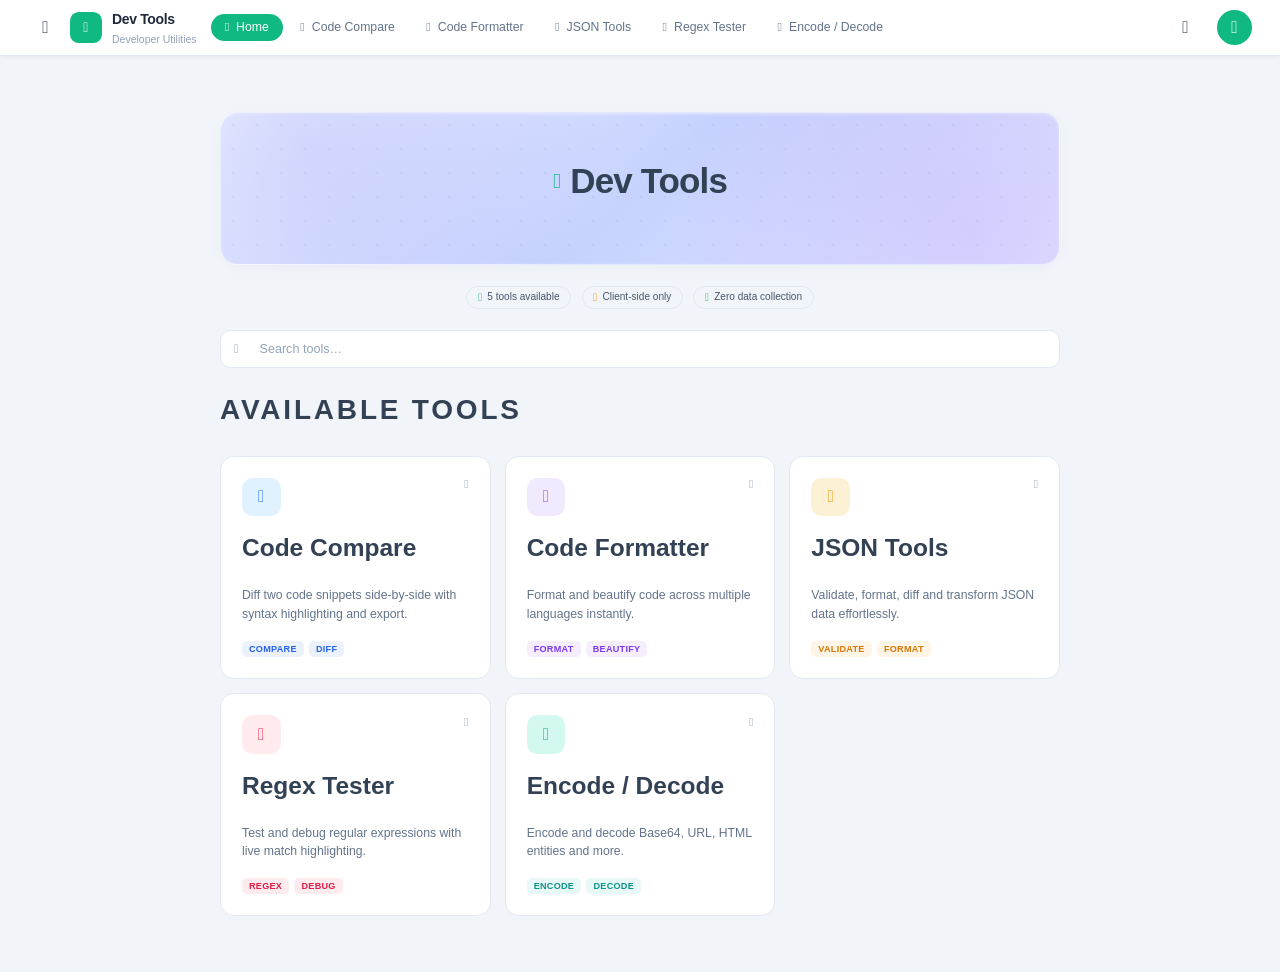
==== commit 934e3d16: "deploy: 40aecf7e624a89051637313bb084348821634bbc an-nguyenbinhit/sakai-ng@40aecf7e624a89051637313bb0" ====
--- a/index.html
+++ b/index.html
@@ -1,15 +1,16 @@
-<!doctype html>
-<html lang="en" data-beasties-container>
-    <head>
-        <meta charset="utf-8">
-        <title>Dev Workspace</title>
-        <base href="/DevWorkspace/">
-        <meta name="viewport" content="width=device-width, initial-scale=1.0">
-        <link rel="icon" type="image/svg+xml" href="favicon.svg">
-        <link href="https://fonts.cdnfonts.com/css/lato" rel="stylesheet">
-    <style>:root{--primary-color:var(--p-primary-color);--primary-contrast-color:var(--p-primary-contrast-color);--text-color:var(--p-text-color);--text-color-secondary:var(--p-text-muted-color);--surface-border:var(--p-content-border-color);--surface-card:var(--p-content-background);--surface-hover:var(--p-content-hover-background);--surface-overlay:var(--p-overlay-popover-background);--transition-duration:var(--p-transition-duration);--maskbg:var(--p-mask-background);--content-border-radius:var(--p-content-border-radius);--layout-section-transition-duration:.2s;--element-transition-duration:var(--p-transition-duration);--focus-ring-width:var(--p-focus-ring-width);--focus-ring-style:var(--p-focus-ring-style);--focus-ring-color:var(--p-focus-ring-color);--focus-ring-offset:var(--p-focus-ring-offset);--focus-ring-shadow:var(--p-focus-ring-shadow)}:root{--surface-ground:var(--p-surface-100);--code-background:var(--p-surface-900);--code-color:var(--p-surface-200)}html{height:100%;font-size:14px}body{font-family:Lato,sans-serif;color:var(--text-color);background-color:var(--surface-ground);margin:0;padding:0;min-height:100%;-webkit-font-smoothing:antialiased;-moz-osx-font-smoothing:grayscale;line-height:1.2}@-webkit-keyframes fa-spin{0%{-webkit-transform:rotate(0deg);transform:rotate(0)}to{-webkit-transform:rotate(359deg);transform:rotate(359deg)}}@layer properties;@layer theme,base,components,utilities;@layer theme{:root{--font-sans:ui-sans-serif, system-ui, sans-serif, "Apple Color Emoji", "Segoe UI Emoji", "Segoe UI Symbol", "Noto Color Emoji";--font-mono:ui-monospace, SFMono-Regular, Menlo, Monaco, Consolas, "Liberation Mono", "Courier New", monospace;--color-red-50:oklch(97.1% .013 17.38);--color-red-100:oklch(93.6% .032 17.717);--color-red-200:oklch(88.5% .062 18.334);--color-red-300:oklch(80.8% .114 19.571);--color-red-400:oklch(70.4% .191 22.216);--color-red-500:oklch(63.7% .237 25.331);--color-red-600:oklch(57.7% .245 27.325);--color-red-700:oklch(50.5% .213 27.518);--color-red-800:oklch(44.4% .177 26.899);--color-red-900:oklch(39.6% .141 25.723);--color-red-950:oklch(25.8% .092 26.042);--color-amber-50:oklch(98.7% .022 95.277);--color-amber-200:oklch(92.4% .12 95.746);--color-amber-500:oklch(76.9% .188 70.08);--color-amber-600:oklch(66.6% .179 58.318);--color-amber-950:oklch(27.9% .077 45.635);--color-yellow-50:oklch(98.7% .026 102.212);--color-yellow-100:oklch(97.3% .071 103.193);--color-yellow-300:oklch(90.5% .182 98.111);--color-yellow-400:oklch(85.2% .199 91.936);--color-yellow-600:oklch(68.1% .162 75.834);--color-yellow-700:oklch(55.4% .135 66.442);--color-yellow-900:oklch(42.1% .095 57.708);--color-yellow-950:oklch(28.6% .066 53.813);--color-green-50:oklch(98.2% .018 155.826);--color-green-100:oklch(96.2% .044 156.743);--color-green-200:oklch(92.5% .084 155.995);--color-green-300:oklch(87.1% .15 154.449);--color-green-400:oklch(79.2% .209 151.711);--color-green-500:oklch(72.3% .219 149.579);--color-green-600:oklch(62.7% .194 149.214);--color-green-700:oklch(52.7% .154 150.069);--color-green-800:oklch(44.8% .119 151.328);--color-green-900:oklch(39.3% .095 152.535);--color-green-950:oklch(26.6% .065 152.934);--color-teal-50:oklch(98.4% .014 180.72);--color-teal-500:oklch(70.4% .14 182.503);--color-teal-950:oklch(27.7% .046 192.524);--color-blue-50:oklch(97% .014 254.604);--color-blue-500:oklch(62.3% .214 259.815);--color-blue-950:oklch(28.2% .091 267.935);--color-purple-50:oklch(97.7% .014 308.299);--color-purple-500:oklch(62.7% .265 303.9);--color-purple-950:oklch(29.1% .149 302.717);--color-rose-50:oklch(96.9% .015 12.422);--color-rose-500:oklch(64.5% .246 16.439);--color-rose-950:oklch(27.1% .105 12.094);--spacing:.25rem;--container-sm:24rem;--container-5xl:64rem;--text-xs:.75rem;--text-xs--line-height:calc(1 / .75);--text-sm:.875rem;--text-sm--line-height:calc(1.25 / .875);--text-base:1rem;--text-base--line-height:1.5 ;--text-lg:1.125rem;--text-lg--line-height:calc(1.75 / 1.125);--text-xl:1.25rem;--text-xl--line-height:calc(1.75 / 1.25);--text-2xl:1.5rem;--text-2xl--line-height:calc(2 / 1.5);--text-3xl:1.875rem;--text-3xl--line-height:1.2 ;--font-weight-normal:400;--font-weight-medium:500;--font-weight-semibold:600;--font-weight-bold:700;--tracking-tight:-.025em;--tracking-widest:.1em;--leading-relaxed:1.625;--radius-sm:.25rem;--radius-lg:.5rem;--radius-xl:.75rem;--radius-2xl:1rem;--ease-in-out:cubic-bezier(.4, 0, .2, 1);--default-transition-duration:.15s;--default-transition-timing-function:cubic-bezier(.4, 0, .2, 1);--default-font-family:var(--font-sans);--default-mono-font-family:var(--font-mono)}}@layer base{*,:after,:before{box-sizing:border-box;margin:0;padding:0;border:0 solid}html{line-height:1.5;-webkit-text-size-adjust:100%;tab-size:4;font-family:var(--default-font-family, ui-sans-serif, system-ui, sans-serif, "Apple Color Emoji", "Segoe UI Emoji", "Segoe UI Symbol", "Noto Color Emoji");font-feature-settings:var(--default-font-feature-settings, normal);font-variation-settings:var(--default-font-variation-settings, normal);-webkit-tap-highlight-color:transparent}}@layer utilities{}@layer keyframes{}@property --tw-rotate-x{syntax:"*";inherits:false;}@property --tw-rotate-y{syntax:"*";inherits:false;}@property --tw-rotate-z{syntax:"*";inherits:false;}@property --tw-skew-x{syntax:"*";inherits:false;}@property --tw-skew-y{syntax:"*";inherits:false;}@property --tw-border-style{syntax:"*";inherits:false;initial-value:solid;}@property --tw-leading{syntax:"*";inherits:false;}@property --tw-font-weight{syntax:"*";inherits:false;}@property --tw-tracking{syntax:"*";inherits:false;}@property --tw-shadow{syntax:"*";inherits:false;initial-value:0 0 #0000;}@property --tw-shadow-color{syntax:"*";inherits:false;}@property --tw-shadow-alpha{syntax:"<percentage>";inherits:false;initial-value:100%;}@property --tw-inset-shadow{syntax:"*";inherits:false;initial-value:0 0 #0000;}@property --tw-inset-shadow-color{syntax:"*";inherits:false;}@property --tw-inset-shadow-alpha{syntax:"<percentage>";inherits:false;initial-value:100%;}@property --tw-ring-color{syntax:"*";inherits:false;}@property --tw-ring-shadow{syntax:"*";inherits:false;initial-value:0 0 #0000;}@property --tw-inset-ring-color{syntax:"*";inherits:false;}@property --tw-inset-ring-shadow{syntax:"*";inherits:false;initial-value:0 0 #0000;}@property --tw-ring-inset{syntax:"*";inherits:false;}@property --tw-ring-offset-width{syntax:"<length>";inherits:false;initial-value:0px;}@property --tw-ring-offset-color{syntax:"*";inherits:false;initial-value:#fff;}@property --tw-ring-offset-shadow{syntax:"*";inherits:false;initial-value:0 0 #0000;}@property --tw-outline-style{syntax:"*";inherits:false;initial-value:solid;}@property --tw-blur{syntax:"*";inherits:false;}@property --tw-brightness{syntax:"*";inherits:false;}@property --tw-contrast{syntax:"*";inherits:false;}@property --tw-grayscale{syntax:"*";inherits:false;}@property --tw-hue-rotate{syntax:"*";inherits:false;}@property --tw-invert{syntax:"*";inherits:false;}@property --tw-opacity{syntax:"*";inherits:false;}@property --tw-saturate{syntax:"*";inherits:false;}@property --tw-sepia{syntax:"*";inherits:false;}@property --tw-drop-shadow{syntax:"*";inherits:false;}@property --tw-drop-shadow-color{syntax:"*";inherits:false;}@property --tw-drop-shadow-alpha{syntax:"<percentage>";inherits:false;initial-value:100%;}@property --tw-drop-shadow-size{syntax:"*";inherits:false;}@property --tw-duration{syntax:"*";inherits:false;}@property --tw-ease{syntax:"*";inherits:false;}@property --tw-translate-x{syntax:"*";inherits:false;initial-value:0;}@property --tw-translate-y{syntax:"*";inherits:false;initial-value:0;}@property --tw-translate-z{syntax:"*";inherits:false;initial-value:0;}@layer properties{@supports ((-webkit-hyphens: none) and (not (margin-trim: inline))) or ((-moz-orient: inline) and (not (color:rgb(from red r g b)))){*,:before,:after{--tw-rotate-x:initial;--tw-rotate-y:initial;--tw-rotate-z:initial;--tw-skew-x:initial;--tw-skew-y:initial;--tw-border-style:solid;--tw-leading:initial;--tw-font-weight:initial;--tw-tracking:initial;--tw-shadow:0 0 #0000;--tw-shadow-color:initial;--tw-shadow-alpha:100%;--tw-inset-shadow:0 0 #0000;--tw-inset-shadow-color:initial;--tw-inset-shadow-alpha:100%;--tw-ring-color:initial;--tw-ring-shadow:0 0 #0000;--tw-inset-ring-color:initial;--tw-inset-ring-shadow:0 0 #0000;--tw-ring-inset:initial;--tw-ring-offset-width:0px;--tw-ring-offset-color:#fff;--tw-ring-offset-shadow:0 0 #0000;--tw-outline-style:solid;--tw-blur:initial;--tw-brightness:initial;--tw-contrast:initial;--tw-grayscale:initial;--tw-hue-rotate:initial;--tw-invert:initial;--tw-opacity:initial;--tw-saturate:initial;--tw-sepia:initial;--tw-drop-shadow:initial;--tw-drop-shadow-color:initial;--tw-drop-shadow-alpha:100%;--tw-drop-shadow-size:initial;--tw-duration:initial;--tw-ease:initial;--tw-translate-x:0;--tw-translate-y:0;--tw-translate-z:0}}}</style><link rel="stylesheet" href="styles-SOLEN6O3.css" media="print" onload="this.media='all'"><noscript><link rel="stylesheet" href="styles-SOLEN6O3.css"></noscript></head>
+<!DOCTYPE html><html lang="en" data-beasties-container><head>
+    <meta charset="utf-8">
+    <title>Web Developer Tools - Regex, JSON, Formatter &amp; Compare</title>
+    <base href="/DevWorkspace/">
+    <meta name="viewport" content="width=device-width, initial-scale=1.0">
+    <link rel="icon" type="image/svg+xml" href="favicon.svg">
+    <link href="https://fonts.cdnfonts.com/css/lato" rel="stylesheet">
+<style>:root{--primary-color: var(--p-primary-color);--primary-contrast-color: var(--p-primary-contrast-color);--text-color: var(--p-text-color);--text-color-secondary: var(--p-text-muted-color);--surface-border: var(--p-content-border-color);--surface-card: var(--p-content-background);--surface-hover: var(--p-content-hover-background);--surface-overlay: var(--p-overlay-popover-background);--transition-duration: var(--p-transition-duration);--maskbg: var(--p-mask-background);--content-border-radius: var(--p-content-border-radius);--layout-section-transition-duration: .2s;--element-transition-duration: var(--p-transition-duration);--focus-ring-width: var(--p-focus-ring-width);--focus-ring-style: var(--p-focus-ring-style);--focus-ring-color: var(--p-focus-ring-color);--focus-ring-offset: var(--p-focus-ring-offset);--focus-ring-shadow: var(--p-focus-ring-shadow)}:root{--surface-ground: var(--p-surface-100);--code-background: var(--p-surface-900);--code-color: var(--p-surface-200)}html{height:100%;font-size:14px}body{font-family:Lato,sans-serif;color:var(--text-color);background-color:var(--surface-ground);margin:0;padding:0;min-height:100%;-webkit-font-smoothing:antialiased;-moz-osx-font-smoothing:grayscale;line-height:1.2}a{text-decoration:none}.layout-wrapper{min-height:100vh}.layout-main-container{display:flex;flex-direction:column;min-height:100vh;justify-content:space-between;padding:6rem 2rem 0;transition:margin-left var(--layout-section-transition-duration)}.layout-main{flex:1 1 auto;padding-bottom:2rem}.layout-topbar{position:fixed;height:4rem;z-index:997;left:0;top:0;width:100%;padding:0 2rem;background-color:var(--surface-card);border-bottom:1px solid var(--surface-border);box-shadow:0 1px 4px #0000000f;transition:left var(--layout-section-transition-duration);display:flex;align-items:center}.layout-topbar .layout-topbar-logo-container{flex-shrink:0;display:flex;align-items:center}.layout-topbar .layout-topbar-logo{display:inline-flex;align-items:center;font-size:1rem;border-radius:var(--content-border-radius);color:var(--text-color);font-weight:500;gap:.75rem;text-decoration:none}.layout-topbar .layout-topbar-logo:focus-visible{outline-width:var(--focus-ring-width);outline-style:var(--focus-ring-style);outline-color:var(--focus-ring-color);outline-offset:var(--focus-ring-offset);box-shadow:var(--focus-ring-shadow);transition:box-shadow var(--transition-duration),outline-color var(--transition-duration)}.layout-topbar .layout-topbar-logo .layout-topbar-logo-icon{display:inline-flex;align-items:center;justify-content:center;width:2.25rem;height:2.25rem;border-radius:.625rem;background-color:var(--primary-color);color:var(--primary-contrast-color);flex-shrink:0}.layout-topbar .layout-topbar-logo .layout-topbar-logo-icon i{font-size:1rem}.layout-topbar .layout-topbar-action{display:inline-flex;justify-content:center;align-items:center;color:var(--text-color-secondary);border-radius:50%;width:2.5rem;height:2.5rem;color:var(--text-color);transition:background-color var(--element-transition-duration);cursor:pointer}.layout-topbar .layout-topbar-action:hover{background-color:var(--surface-hover)}.layout-topbar .layout-topbar-action:focus-visible{outline-width:var(--focus-ring-width);outline-style:var(--focus-ring-style);outline-color:var(--focus-ring-color);outline-offset:var(--focus-ring-offset);box-shadow:var(--focus-ring-shadow);transition:box-shadow var(--transition-duration),outline-color var(--transition-duration)}.layout-topbar .layout-topbar-action i{font-size:1.25rem}.layout-topbar .layout-topbar-action span{font-size:1rem;display:none}.layout-topbar .layout-topbar-action.layout-topbar-action-highlight{background-color:var(--primary-color);color:var(--primary-contrast-color)}.layout-topbar .layout-menu-button{margin-right:.5rem}.layout-topbar .layout-topbar-menu-button{display:none}.layout-topbar .layout-topbar-nav{flex:1;display:flex;align-items:center;justify-content:flex-start;gap:.25rem;padding:0 1rem}.layout-topbar .layout-topbar-nav .topnav-item{display:inline-flex;align-items:center;gap:.5rem;padding:.45rem 1rem;border-radius:2rem;font-size:.875rem;font-weight:500;color:var(--text-color-secondary);text-decoration:none;transition:background-color var(--element-transition-duration),color var(--element-transition-duration);white-space:nowrap}.layout-topbar .layout-topbar-nav .topnav-item i{font-size:.875rem}.layout-topbar .layout-topbar-nav .topnav-item:hover{background-color:var(--surface-hover);color:var(--text-color)}.layout-topbar .layout-topbar-nav .topnav-item.topnav-active{background-color:var(--primary-color);color:var(--primary-contrast-color)}.layout-topbar .layout-topbar-actions{margin-left:auto;display:flex;gap:1rem}.layout-topbar .layout-topbar-menu-content{display:flex;gap:1rem}@media(max-width:991px){.layout-topbar{padding:0 2rem}.layout-topbar .layout-topbar-logo-container{width:auto}.layout-topbar .layout-topbar-nav{display:none}.layout-topbar .layout-menu-button{margin-left:0;margin-right:.5rem}.layout-topbar .layout-topbar-menu-button{display:inline-flex}.layout-topbar .layout-topbar-menu{position:absolute;background-color:var(--surface-overlay);transform-origin:top;box-shadow:0 3px 5px #00000005,0 0 2px #0000000d,0 1px 4px #00000014;border-radius:var(--content-border-radius);padding:1rem;right:2rem;top:4rem;min-width:15rem;border:1px solid var(--surface-border)}.layout-topbar .layout-topbar-menu .layout-topbar-menu-content{gap:.5rem}.layout-topbar .layout-topbar-menu .layout-topbar-action{display:flex;width:100%;height:auto;justify-content:flex-start;border-radius:var(--content-border-radius);padding:.5rem 1rem}.layout-topbar .layout-topbar-menu .layout-topbar-action i{font-size:1rem;margin-right:.5rem}.layout-topbar .layout-topbar-menu .layout-topbar-action span{font-weight:medium;display:block}.layout-topbar .layout-topbar-menu-content{flex-direction:column}}.layout-sidebar{position:fixed;width:20rem;height:calc(100vh - 8rem);z-index:999;overflow-y:auto;-webkit-user-select:none;user-select:none;top:6rem;left:2rem;transition:transform var(--layout-section-transition-duration),left var(--layout-section-transition-duration);background-color:var(--surface-overlay);border-radius:var(--content-border-radius);padding:.5rem 1.5rem}.layout-menu{margin:0;padding:0;list-style-type:none}.layout-menu .layout-root-menuitem>.layout-menuitem-root-text{font-size:.857rem;text-transform:uppercase;font-weight:700;color:var(--text-color);margin:.75rem 0}.layout-menu .layout-root-menuitem>a{display:none}.layout-menu a{-webkit-user-select:none;user-select:none}.layout-menu ul{margin:0;padding:0;list-style-type:none}.layout-menu ul a{display:flex;align-items:center;position:relative;outline:0 none;color:var(--text-color);cursor:pointer;padding:.75rem 1rem;border-radius:var(--content-border-radius);transition:background-color var(--element-transition-duration),box-shadow var(--element-transition-duration)}.layout-menu ul a .layout-menuitem-icon{margin-right:.5rem}.layout-menu ul a.active-route{font-weight:700;color:var(--primary-color)}.layout-menu ul a:hover{background-color:var(--surface-hover)}.layout-menu ul a:focus{outline-offset:-1px;box-shadow:inset var(--focus-ring-shadow)}@media screen and (min-width:1960px){.layout-main{width:1504px;margin-left:auto!important;margin-right:auto!important}}@media(min-width:992px){.layout-wrapper.layout-static .layout-main-container{margin-left:22rem}.layout-wrapper.layout-static.layout-static-inactive .layout-sidebar{transform:translate(-100%);left:0}.layout-wrapper.layout-static.layout-static-inactive .layout-main-container{margin-left:0;padding-left:2rem}.layout-wrapper .layout-mask{display:none}}@media(max-width:991px){.layout-wrapper .layout-main-container{margin-left:0;padding-left:2rem}.layout-wrapper .layout-sidebar{transform:translate(-100%);left:0;top:0;height:100vh;border-top-left-radius:0;border-bottom-left-radius:0;transition:transform .4s cubic-bezier(.05,.74,.2,.99),left .4s cubic-bezier(.05,.74,.2,.99)}.layout-wrapper .layout-mask{display:none;position:fixed;top:0;left:0;z-index:998;width:100%;height:100%;background-color:var(--maskbg)}}h1,h2,h3{margin:1.5rem 0 1rem;font-family:inherit;font-weight:700;line-height:1.5;color:var(--text-color)}h1:first-child,h2:first-child,h3:first-child{margin-top:0}h1{font-size:2.5rem}h2{font-size:2rem}h3{font-size:1.75rem}p{margin:0 0 1rem;line-height:1.5}p:last-child{margin-bottom:0}@font-face{font-family:primeicons;font-display:block;src:url("./media/primeicons-RSSEDYLY.eot");src:url("./media/primeicons-RSSEDYLY.eot?#iefix") format("embedded-opentype"),url("./media/primeicons-4GST5W3O.woff2") format("woff2"),url("./media/primeicons-P53SE5CV.woff") format("woff"),url("./media/primeicons-GEFHGEHP.ttf") format("truetype"),url("./media/primeicons-DHQU4SEP.svg?#primeicons") format("svg");font-weight:400;font-style:normal}.pi{font-family:primeicons;speak:none;font-style:normal;font-weight:400;font-variant:normal;text-transform:none;line-height:1;display:inline-block;-webkit-font-smoothing:antialiased;-moz-osx-font-smoothing:grayscale}.pi:before{--webkit-backface-visibility:hidden;backface-visibility:hidden}.pi-fw{width:1.28571429em;text-align:center}@-webkit-keyframes fa-spin{0%{-webkit-transform:rotate(0deg);transform:rotate(0)}to{-webkit-transform:rotate(359deg);transform:rotate(359deg)}}.pi-wrench:before{content:"\e9ff"}.pi-code:before{content:"\e9e7"}.pi-sync:before{content:"\e9e6"}.pi-database:before{content:"\e9e3"}.pi-arrow-up-right:before{content:"\e9d4"}.pi-sun:before{content:"\e9c8"}.pi-shield:before{content:"\e9b9"}.pi-palette:before{content:"\e995"}.pi-wifi:before{content:"\e96f"}.pi-lock:before{content:"\e95f"}.pi-ellipsis-v:before{content:"\e950"}.pi-align-left:before{content:"\e947"}.pi-angle-down:before{content:"\e930"}.pi-search:before{content:"\e908"}.pi-th-large:before{content:"\e918"}.pi-bars:before{content:"\e91d"}.pi-home:before{content:"\e925"}@layer properties;@layer theme,base,components,utilities;@layer theme{:root{--font-sans: ui-sans-serif, system-ui, sans-serif, "Apple Color Emoji", "Segoe UI Emoji", "Segoe UI Symbol", "Noto Color Emoji";--font-mono: ui-monospace, SFMono-Regular, Menlo, Monaco, Consolas, "Liberation Mono", "Courier New", monospace;--color-red-50: oklch(97.1% .013 17.38);--color-red-100: oklch(93.6% .032 17.717);--color-red-200: oklch(88.5% .062 18.334);--color-red-400: oklch(70.4% .191 22.216);--color-red-600: oklch(57.7% .245 27.325);--color-red-800: oklch(44.4% .177 26.899);--color-red-900: oklch(39.6% .141 25.723);--color-red-950: oklch(25.8% .092 26.042);--color-orange-100: oklch(95.4% .038 75.164);--color-orange-400: oklch(75% .183 55.934);--color-orange-600: oklch(64.6% .222 41.116);--color-orange-900: oklch(40.8% .123 38.172);--color-amber-50: oklch(98.7% .022 95.277);--color-amber-100: oklch(96.2% .059 95.617);--color-amber-200: oklch(92.4% .12 95.746);--color-amber-400: oklch(82.8% .189 84.429);--color-amber-600: oklch(66.6% .179 58.318);--color-amber-700: oklch(55.5% .163 48.998);--color-amber-800: oklch(47.3% .137 46.201);--color-amber-900: oklch(41.4% .112 45.904);--color-yellow-50: oklch(98.7% .026 102.212);--color-yellow-100: oklch(97.3% .071 103.193);--color-yellow-300: oklch(90.5% .182 98.111);--color-yellow-400: oklch(85.2% .199 91.936);--color-yellow-600: oklch(68.1% .162 75.834);--color-yellow-900: oklch(42.1% .095 57.708);--color-yellow-950: oklch(28.6% .066 53.813);--color-green-50: oklch(98.2% .018 155.826);--color-green-100: oklch(96.2% .044 156.743);--color-green-200: oklch(92.5% .084 155.995);--color-green-400: oklch(79.2% .209 151.711);--color-green-500: oklch(72.3% .219 149.579);--color-green-600: oklch(62.7% .194 149.214);--color-green-800: oklch(44.8% .119 151.328);--color-green-900: oklch(39.3% .095 152.535);--color-green-950: oklch(26.6% .065 152.934);--color-emerald-500: oklch(69.6% .17 162.48);--color-teal-100: oklch(95.3% .051 180.801);--color-teal-400: oklch(77.7% .152 181.912);--color-teal-600: oklch(60% .118 184.704);--color-teal-900: oklch(38.6% .063 188.416);--color-blue-50: oklch(97% .014 254.604);--color-blue-100: oklch(93.2% .032 255.585);--color-blue-300: oklch(80.9% .105 251.813);--color-blue-400: oklch(70.7% .165 254.624);--color-blue-600: oklch(54.6% .245 262.881);--color-blue-800: oklch(42.4% .199 265.638);--color-blue-900: oklch(37.9% .146 265.522);--color-indigo-100: oklch(93% .034 272.788);--color-indigo-400: oklch(67.3% .182 276.935);--color-indigo-600: oklch(51.1% .262 276.966);--color-indigo-900: oklch(35.9% .144 278.697);--color-white: #fff;--spacing: .25rem;--container-5xl: 64rem;--text-xs: .75rem;--text-xs--line-height: calc(1 / .75);--text-sm: .875rem;--text-sm--line-height: calc(1.25 / .875);--text-base: 1rem;--text-base--line-height: 1.5 ;--text-lg: 1.125rem;--text-lg--line-height: calc(1.75 / 1.125);--text-xl: 1.25rem;--text-xl--line-height: calc(1.75 / 1.25);--text-2xl: 1.5rem;--text-2xl--line-height: calc(2 / 1.5);--text-3xl: 1.875rem;--text-3xl--line-height: 1.2 ;--text-4xl: 2.25rem;--text-4xl--line-height: calc(2.5 / 2.25);--text-5xl: 3rem;--text-5xl--line-height: 1;--text-6xl: 3.75rem;--text-6xl--line-height: 1;--font-weight-normal: 400;--font-weight-medium: 500;--font-weight-semibold: 600;--font-weight-bold: 700;--font-weight-extrabold: 800;--font-weight-black: 900;--tracking-tight: -.025em;--tracking-wider: .05em;--tracking-widest: .1em;--leading-tight: 1.25;--leading-relaxed: 1.625;--radius-sm: .25rem;--radius-md: .375rem;--radius-lg: .5rem;--radius-xl: .75rem;--radius-2xl: 1rem;--radius-3xl: 1.5rem;--drop-shadow-sm: 0 1px 2px rgb(0 0 0 / .15);--drop-shadow-md: 0 3px 3px rgb(0 0 0 / .12);--ease-in-out: cubic-bezier(.4, 0, .2, 1);--animate-bounce: bounce 1s infinite;--blur-sm: 8px;--default-transition-duration: .15s;--default-transition-timing-function: cubic-bezier(.4, 0, .2, 1);--default-font-family: var(--font-sans);--default-mono-font-family: var(--font-mono)}}@layer base{*,:after,:before{box-sizing:border-box;margin:0;padding:0;border:0 solid}html{line-height:1.5;-webkit-text-size-adjust:100%;tab-size:4;font-family:var(--default-font-family, ui-sans-serif, system-ui, sans-serif, "Apple Color Emoji", "Segoe UI Emoji", "Segoe UI Symbol", "Noto Color Emoji");font-feature-settings:var(--default-font-feature-settings, normal);font-variation-settings:var(--default-font-variation-settings, normal);-webkit-tap-highlight-color:transparent}h1,h2,h3{font-size:inherit;font-weight:inherit}a{color:inherit;-webkit-text-decoration:inherit;text-decoration:inherit}ul{list-style:none}button,input{font:inherit;font-feature-settings:inherit;font-variation-settings:inherit;letter-spacing:inherit;color:inherit;border-radius:0;background-color:transparent;opacity:1}button,input:where([type=button],[type=reset],[type=submit]){appearance:button}}@layer utilities{.absolute{position:absolute}.relative{position:relative}.top-13{top:calc(var(--spacing) * 13)}.right-0{right:calc(var(--spacing) * 0)}.z-10{z-index:10}.m-0{margin:calc(var(--spacing) * 0)}.mx-auto{margin-inline:auto}.mt-auto{margin-top:auto}.flex{display:flex}.grid{display:grid}.hidden{display:none}.h-5{height:calc(var(--spacing) * 5)}.w-5{width:calc(var(--spacing) * 5)}.w-72{width:calc(var(--spacing) * 72)}.w-full{width:100%}.max-w-5xl{max-width:var(--container-5xl)}.shrink-0{flex-shrink:0}.origin-top{transform-origin:top}.cursor-pointer{cursor:pointer}.grid-cols-1{grid-template-columns:repeat(1,minmax(0,1fr))}.flex-col{flex-direction:column}.flex-wrap{flex-wrap:wrap}.items-center{align-items:center}.items-start{align-items:flex-start}.justify-between{justify-content:space-between}.justify-center{justify-content:center}.justify-start{justify-content:flex-start}.gap-0\.5{gap:calc(var(--spacing) * .5)}.gap-1\.5{gap:calc(var(--spacing) * 1.5)}.gap-2{gap:calc(var(--spacing) * 2)}.gap-3{gap:calc(var(--spacing) * 3)}.gap-4{gap:calc(var(--spacing) * 4)}.gap-6{gap:calc(var(--spacing) * 6)}.rounded-border{border-radius:var(--p-content-border-radius)}.rounded-full{border-radius:calc(infinity * 1px)}.border{border-style:var(--tw-border-style);border-width:1px}.border-surface{border-color:var(--p-content-border-color)}.bg-surface-0{background-color:var(--p-surface-0)}.p-0{padding:calc(var(--spacing) * 0)}.p-4{padding:calc(var(--spacing) * 4)}.pt-1{padding-top:calc(var(--spacing) * 1)}.pt-2{padding-top:calc(var(--spacing) * 2)}.text-center{text-align:center}.text-2xl{font-size:var(--text-2xl);line-height:var(--tw-leading, var(--text-2xl--line-height))}.text-base{font-size:var(--text-base);line-height:var(--tw-leading, var(--text-base--line-height))}.text-sm{font-size:var(--text-sm);line-height:var(--tw-leading, var(--text-sm--line-height))}.text-xs{font-size:var(--text-xs);line-height:var(--tw-leading, var(--text-xs--line-height))}.leading-none{--tw-leading: 1;line-height:1}.leading-relaxed{--tw-leading: var(--leading-relaxed);line-height:var(--leading-relaxed)}.font-bold{--tw-font-weight: var(--font-weight-bold);font-weight:var(--font-weight-bold)}.font-normal{--tw-font-weight: var(--font-weight-normal);font-weight:var(--font-weight-normal)}.font-semibold{--tw-font-weight: var(--font-weight-semibold);font-weight:var(--font-weight-semibold)}.tracking-tight{--tw-tracking: var(--tracking-tight);letter-spacing:var(--tracking-tight)}.tracking-widest{--tw-tracking: var(--tracking-widest);letter-spacing:var(--tracking-widest)}.text-green-500{color:var(--color-green-500)}.text-muted-color{color:var(--p-text-muted-color)}.text-orange-400{color:var(--color-orange-400)}.text-primary{color:var(--p-primary-color)}.text-primary-500{color:var(--p-primary-500)}.text-surface-400{color:var(--p-surface-400)}.text-surface-500{color:var(--p-surface-500)}.text-surface-800{color:var(--p-surface-800)}.text-surface-900{color:var(--p-surface-900)}.uppercase{text-transform:uppercase}.shadow{--tw-shadow: 0 1px 3px 0 var(--tw-shadow-color, rgb(0 0 0 / .1)), 0 1px 2px -1px var(--tw-shadow-color, rgb(0 0 0 / .1));box-shadow:var(--tw-inset-shadow),var(--tw-inset-ring-shadow),var(--tw-ring-offset-shadow),var(--tw-ring-shadow),var(--tw-shadow)}.shadow-\[0px_3px_5px_rgba\(0\,0\,0\,0\.02\)\,0px_0px_2px_rgba\(0\,0\,0\,0\.05\)\,0px_1px_4px_rgba\(0\,0\,0\,0\.08\)\]{--tw-shadow: 0px 3px 5px var(--tw-shadow-color, rgba(0,0,0,.02)), 0px 0px 2px var(--tw-shadow-color, rgba(0,0,0,.05)), 0px 1px 4px var(--tw-shadow-color, rgba(0,0,0,.08));box-shadow:var(--tw-inset-shadow),var(--tw-inset-ring-shadow),var(--tw-ring-offset-shadow),var(--tw-ring-shadow),var(--tw-shadow)}.outline{outline-style:var(--tw-outline-style);outline-width:1px}.outline-offset-1{outline-offset:1px}.outline-primary{outline-color:var(--p-primary-color)}@media(width>=576px){.sm\:block{display:block}}@media(width>=576px){.sm\:grid-cols-2{grid-template-columns:repeat(2,minmax(0,1fr))}}@media(width>=576px){.sm\:p-6{padding:calc(var(--spacing) * 6)}}@media(width>=576px){.sm\:text-3xl{font-size:var(--text-3xl);line-height:var(--tw-leading, var(--text-3xl--line-height))}}@media(width>=992px){.lg\:block{display:block}}@media(width>=992px){.lg\:grid-cols-3{grid-template-columns:repeat(3,minmax(0,1fr))}}@media(width>=992px){.lg\:p-8{padding:calc(var(--spacing) * 8)}}@media(width>=992px){.lg\:text-4xl{font-size:var(--text-4xl);line-height:var(--tw-leading, var(--text-4xl--line-height))}}.dark\:bg-surface-900:where(.app-dark,.app-dark *){background-color:var(--p-surface-900)}.dark\:text-surface-100:where(.app-dark,.app-dark *){color:var(--p-surface-100)}.dark\:text-surface-400:where(.app-dark,.app-dark *){color:var(--p-surface-400)}.dark\:text-white:where(.app-dark,.app-dark *){color:var(--color-white)}.dark\:text-white\/80:where(.app-dark,.app-dark *){color:color-mix(in srgb,#fff 80%,transparent)}@supports (color: color-mix(in lab,red,red)){.dark\:text-white\/80:where(.app-dark,.app-dark *){color:color-mix(in oklab,var(--color-white) 80%,transparent)}}}@layer keyframes{}@property --tw-rotate-x{syntax: "*"; inherits: false;}@property --tw-rotate-y{syntax: "*"; inherits: false;}@property --tw-rotate-z{syntax: "*"; inherits: false;}@property --tw-skew-x{syntax: "*"; inherits: false;}@property --tw-skew-y{syntax: "*"; inherits: false;}@property --tw-border-style{syntax: "*"; inherits: false; initial-value: solid;}@property --tw-gradient-position{syntax: "*"; inherits: false;}@property --tw-gradient-from{syntax: "<color>"; inherits: false; initial-value: #0000;}@property --tw-gradient-via{syntax: "<color>"; inherits: false; initial-value: #0000;}@property --tw-gradient-to{syntax: "<color>"; inherits: false; initial-value: #0000;}@property --tw-gradient-stops{syntax: "*"; inherits: false;}@property --tw-gradient-via-stops{syntax: "*"; inherits: false;}@property --tw-gradient-from-position{syntax: "<length-percentage>"; inherits: false; initial-value: 0%;}@property --tw-gradient-via-position{syntax: "<length-percentage>"; inherits: false; initial-value: 50%;}@property --tw-gradient-to-position{syntax: "<length-percentage>"; inherits: false; initial-value: 100%;}@property --tw-leading{syntax: "*"; inherits: false;}@property --tw-font-weight{syntax: "*"; inherits: false;}@property --tw-tracking{syntax: "*"; inherits: false;}@property --tw-shadow{syntax: "*"; inherits: false; initial-value: 0 0 #0000;}@property --tw-shadow-color{syntax: "*"; inherits: false;}@property --tw-shadow-alpha{syntax: "<percentage>"; inherits: false; initial-value: 100%;}@property --tw-inset-shadow{syntax: "*"; inherits: false; initial-value: 0 0 #0000;}@property --tw-inset-shadow-color{syntax: "*"; inherits: false;}@property --tw-inset-shadow-alpha{syntax: "<percentage>"; inherits: false; initial-value: 100%;}@property --tw-ring-color{syntax: "*"; inherits: false;}@property --tw-ring-shadow{syntax: "*"; inherits: false; initial-value: 0 0 #0000;}@property --tw-inset-ring-color{syntax: "*"; inherits: false;}@property --tw-inset-ring-shadow{syntax: "*"; inherits: false; initial-value: 0 0 #0000;}@property --tw-ring-inset{syntax: "*"; inherits: false;}@property --tw-ring-offset-width{syntax: "<length>"; inherits: false; initial-value: 0px;}@property --tw-ring-offset-color{syntax: "*"; inherits: false; initial-value: #fff;}@property --tw-ring-offset-shadow{syntax: "*"; inherits: false; initial-value: 0 0 #0000;}@property --tw-outline-style{syntax: "*"; inherits: false; initial-value: solid;}@property --tw-blur{syntax: "*"; inherits: false;}@property --tw-brightness{syntax: "*"; inherits: false;}@property --tw-contrast{syntax: "*"; inherits: false;}@property --tw-grayscale{syntax: "*"; inherits: false;}@property --tw-hue-rotate{syntax: "*"; inherits: false;}@property --tw-invert{syntax: "*"; inherits: false;}@property --tw-opacity{syntax: "*"; inherits: false;}@property --tw-saturate{syntax: "*"; inherits: false;}@property --tw-sepia{syntax: "*"; inherits: false;}@property --tw-drop-shadow{syntax: "*"; inherits: false;}@property --tw-drop-shadow-color{syntax: "*"; inherits: false;}@property --tw-drop-shadow-alpha{syntax: "<percentage>"; inherits: false; initial-value: 100%;}@property --tw-drop-shadow-size{syntax: "*"; inherits: false;}@property --tw-backdrop-blur{syntax: "*"; inherits: false;}@property --tw-backdrop-brightness{syntax: "*"; inherits: false;}@property --tw-backdrop-contrast{syntax: "*"; inherits: false;}@property --tw-backdrop-grayscale{syntax: "*"; inherits: false;}@property --tw-backdrop-hue-rotate{syntax: "*"; inherits: false;}@property --tw-backdrop-invert{syntax: "*"; inherits: false;}@property --tw-backdrop-opacity{syntax: "*"; inherits: false;}@property --tw-backdrop-saturate{syntax: "*"; inherits: false;}@property --tw-backdrop-sepia{syntax: "*"; inherits: false;}@property --tw-duration{syntax: "*"; inherits: false;}@property --tw-ease{syntax: "*"; inherits: false;}@property --tw-translate-x{syntax: "*"; inherits: false; initial-value: 0;}@property --tw-translate-y{syntax: "*"; inherits: false; initial-value: 0;}@property --tw-translate-z{syntax: "*"; inherits: false; initial-value: 0;}@property --tw-scale-x{syntax: "*"; inherits: false; initial-value: 1;}@property --tw-scale-y{syntax: "*"; inherits: false; initial-value: 1;}@property --tw-scale-z{syntax: "*"; inherits: false; initial-value: 1;}@layer properties{@supports ((-webkit-hyphens: none) and (not (margin-trim: inline))) or ((-moz-orient: inline) and (not (color:rgb(from red r g b)))){*,:before,:after{--tw-rotate-x: initial;--tw-rotate-y: initial;--tw-rotate-z: initial;--tw-skew-x: initial;--tw-skew-y: initial;--tw-border-style: solid;--tw-gradient-position: initial;--tw-gradient-from: #0000;--tw-gradient-via: #0000;--tw-gradient-to: #0000;--tw-gradient-stops: initial;--tw-gradient-via-stops: initial;--tw-gradient-from-position: 0%;--tw-gradient-via-position: 50%;--tw-gradient-to-position: 100%;--tw-leading: initial;--tw-font-weight: initial;--tw-tracking: initial;--tw-shadow: 0 0 #0000;--tw-shadow-color: initial;--tw-shadow-alpha: 100%;--tw-inset-shadow: 0 0 #0000;--tw-inset-shadow-color: initial;--tw-inset-shadow-alpha: 100%;--tw-ring-color: initial;--tw-ring-shadow: 0 0 #0000;--tw-inset-ring-color: initial;--tw-inset-ring-shadow: 0 0 #0000;--tw-ring-inset: initial;--tw-ring-offset-width: 0px;--tw-ring-offset-color: #fff;--tw-ring-offset-shadow: 0 0 #0000;--tw-outline-style: solid;--tw-blur: initial;--tw-brightness: initial;--tw-contrast: initial;--tw-grayscale: initial;--tw-hue-rotate: initial;--tw-invert: initial;--tw-opacity: initial;--tw-saturate: initial;--tw-sepia: initial;--tw-drop-shadow: initial;--tw-drop-shadow-color: initial;--tw-drop-shadow-alpha: 100%;--tw-drop-shadow-size: initial;--tw-backdrop-blur: initial;--tw-backdrop-brightness: initial;--tw-backdrop-contrast: initial;--tw-backdrop-grayscale: initial;--tw-backdrop-hue-rotate: initial;--tw-backdrop-invert: initial;--tw-backdrop-opacity: initial;--tw-backdrop-saturate: initial;--tw-backdrop-sepia: initial;--tw-duration: initial;--tw-ease: initial;--tw-translate-x: 0;--tw-translate-y: 0;--tw-translate-z: 0;--tw-scale-x: 1;--tw-scale-y: 1;--tw-scale-z: 1}}}
+</style><link rel="stylesheet" href="styles-D5M4A5GV.css" media="print" onload="this.media='all'"><noscript><link rel="stylesheet" href="styles-D5M4A5GV.css"></noscript><style type="text/css" data-primeng-style-id="primitive-variables">:root,:host{--p-stone-50:#fafaf9;--p-stone-100:#f5f5f4;--p-stone-200:#e7e5e4;--p-stone-300:#d6d3d1;--p-stone-400:#a8a29e;--p-stone-500:#78716c;--p-stone-600:#57534e;--p-stone-700:#44403c;--p-stone-800:#292524;--p-stone-900:#1c1917;--p-stone-950:#0c0a09;--p-neutral-50:#fafafa;--p-neutral-100:#f5f5f5;--p-neutral-200:#e5e5e5;--p-neutral-300:#d4d4d4;--p-neutral-400:#a3a3a3;--p-neutral-500:#737373;--p-neutral-600:#525252;--p-neutral-700:#404040;--p-neutral-800:#262626;--p-neutral-900:#171717;--p-neutral-950:#0a0a0a;--p-zinc-50:#fafafa;--p-zinc-100:#f4f4f5;--p-zinc-200:#e4e4e7;--p-zinc-300:#d4d4d8;--p-zinc-400:#a1a1aa;--p-zinc-500:#71717a;--p-zinc-600:#52525b;--p-zinc-700:#3f3f46;--p-zinc-800:#27272a;--p-zinc-900:#18181b;--p-zinc-950:#09090b;--p-gray-50:#f9fafb;--p-gray-100:#f3f4f6;--p-gray-200:#e5e7eb;--p-gray-300:#d1d5db;--p-gray-400:#9ca3af;--p-gray-500:#6b7280;--p-gray-600:#4b5563;--p-gray-700:#374151;--p-gray-800:#1f2937;--p-gray-900:#111827;--p-gray-950:#030712;--p-slate-50:#f8fafc;--p-slate-100:#f1f5f9;--p-slate-200:#e2e8f0;--p-slate-300:#cbd5e1;--p-slate-400:#94a3b8;--p-slate-500:#64748b;--p-slate-600:#475569;--p-slate-700:#334155;--p-slate-800:#1e293b;--p-slate-900:#0f172a;--p-slate-950:#020617;--p-rose-50:#fff1f2;--p-rose-100:#ffe4e6;--p-rose-200:#fecdd3;--p-rose-300:#fda4af;--p-rose-400:#fb7185;--p-rose-500:#f43f5e;--p-rose-600:#e11d48;--p-rose-700:#be123c;--p-rose-800:#9f1239;--p-rose-900:#881337;--p-rose-950:#4c0519;--p-pink-50:#fdf2f8;--p-pink-100:#fce7f3;--p-pink-200:#fbcfe8;--p-pink-300:#f9a8d4;--p-pink-400:#f472b6;--p-pink-500:#ec4899;--p-pink-600:#db2777;--p-pink-700:#be185d;--p-pink-800:#9d174d;--p-pink-900:#831843;--p-pink-950:#500724;--p-fuchsia-50:#fdf4ff;--p-fuchsia-100:#fae8ff;--p-fuchsia-200:#f5d0fe;--p-fuchsia-300:#f0abfc;--p-fuchsia-400:#e879f9;--p-fuchsia-500:#d946ef;--p-fuchsia-600:#c026d3;--p-fuchsia-700:#a21caf;--p-fuchsia-800:#86198f;--p-fuchsia-900:#701a75;--p-fuchsia-950:#4a044e;--p-purple-50:#faf5ff;--p-purple-100:#f3e8ff;--p-purple-200:#e9d5ff;--p-purple-300:#d8b4fe;--p-purple-400:#c084fc;--p-purple-500:#a855f7;--p-purple-600:#9333ea;--p-purple-700:#7e22ce;--p-purple-800:#6b21a8;--p-purple-900:#581c87;--p-purple-950:#3b0764;--p-violet-50:#f5f3ff;--p-violet-100:#ede9fe;--p-violet-200:#ddd6fe;--p-violet-300:#c4b5fd;--p-violet-400:#a78bfa;--p-violet-500:#8b5cf6;--p-violet-600:#7c3aed;--p-violet-700:#6d28d9;--p-violet-800:#5b21b6;--p-violet-900:#4c1d95;--p-violet-950:#2e1065;--p-indigo-50:#eef2ff;--p-indigo-100:#e0e7ff;--p-indigo-200:#c7d2fe;--p-indigo-300:#a5b4fc;--p-indigo-400:#818cf8;--p-indigo-500:#6366f1;--p-indigo-600:#4f46e5;--p-indigo-700:#4338ca;--p-indigo-800:#3730a3;--p-indigo-900:#312e81;--p-indigo-950:#1e1b4b;--p-blue-50:#eff6ff;--p-blue-100:#dbeafe;--p-blue-200:#bfdbfe;--p-blue-300:#93c5fd;--p-blue-400:#60a5fa;--p-blue-500:#3b82f6;--p-blue-600:#2563eb;--p-blue-700:#1d4ed8;--p-blue-800:#1e40af;--p-blue-900:#1e3a8a;--p-blue-950:#172554;--p-sky-50:#f0f9ff;--p-sky-100:#e0f2fe;--p-sky-200:#bae6fd;--p-sky-300:#7dd3fc;--p-sky-400:#38bdf8;--p-sky-500:#0ea5e9;--p-sky-600:#0284c7;--p-sky-700:#0369a1;--p-sky-800:#075985;--p-sky-900:#0c4a6e;--p-sky-950:#082f49;--p-cyan-50:#ecfeff;--p-cyan-100:#cffafe;--p-cyan-200:#a5f3fc;--p-cyan-300:#67e8f9;--p-cyan-400:#22d3ee;--p-cyan-500:#06b6d4;--p-cyan-600:#0891b2;--p-cyan-700:#0e7490;--p-cyan-800:#155e75;--p-cyan-900:#164e63;--p-cyan-950:#083344;--p-teal-50:#f0fdfa;--p-teal-100:#ccfbf1;--p-teal-200:#99f6e4;--p-teal-300:#5eead4;--p-teal-400:#2dd4bf;--p-teal-500:#14b8a6;--p-teal-600:#0d9488;--p-teal-700:#0f766e;--p-teal-800:#115e59;--p-teal-900:#134e4a;--p-teal-950:#042f2e;--p-yellow-50:#fefce8;--p-yellow-100:#fef9c3;--p-yellow-200:#fef08a;--p-yellow-300:#fde047;--p-yellow-400:#facc15;--p-yellow-500:#eab308;--p-yellow-600:#ca8a04;--p-yellow-700:#a16207;--p-yellow-800:#854d0e;--p-yellow-900:#713f12;--p-yellow-950:#422006;--p-amber-50:#fffbeb;--p-amber-100:#fef3c7;--p-amber-200:#fde68a;--p-amber-300:#fcd34d;--p-amber-400:#fbbf24;--p-amber-500:#f59e0b;--p-amber-600:#d97706;--p-amber-700:#b45309;--p-amber-800:#92400e;--p-amber-900:#78350f;--p-amber-950:#451a03;--p-orange-50:#fff7ed;--p-orange-100:#ffedd5;--p-orange-200:#fed7aa;--p-orange-300:#fdba74;--p-orange-400:#fb923c;--p-orange-500:#f97316;--p-orange-600:#ea580c;--p-orange-700:#c2410c;--p-orange-800:#9a3412;--p-orange-900:#7c2d12;--p-orange-950:#431407;--p-red-50:#fef2f2;--p-red-100:#fee2e2;--p-red-200:#fecaca;--p-red-300:#fca5a5;--p-red-400:#f87171;--p-red-500:#ef4444;--p-red-600:#dc2626;--p-red-700:#b91c1c;--p-red-800:#991b1b;--p-red-900:#7f1d1d;--p-red-950:#450a0a;--p-lime-50:#f7fee7;--p-lime-100:#ecfccb;--p-lime-200:#d9f99d;--p-lime-300:#bef264;--p-lime-400:#a3e635;--p-lime-500:#84cc16;--p-lime-600:#65a30d;--p-lime-700:#4d7c0f;--p-lime-800:#3f6212;--p-lime-900:#365314;--p-lime-950:#1a2e05;--p-green-50:#f0fdf4;--p-green-100:#dcfce7;--p-green-200:#bbf7d0;--p-green-300:#86efac;--p-green-400:#4ade80;--p-green-500:#22c55e;--p-green-600:#16a34a;--p-green-700:#15803d;--p-green-800:#166534;--p-green-900:#14532d;--p-green-950:#052e16;--p-emerald-50:#ecfdf5;--p-emerald-100:#d1fae5;--p-emerald-200:#a7f3d0;--p-emerald-300:#6ee7b7;--p-emerald-400:#34d399;--p-emerald-500:#10b981;--p-emerald-600:#059669;--p-emerald-700:#047857;--p-emerald-800:#065f46;--p-emerald-900:#064e3b;--p-emerald-950:#022c22;--p-border-radius-none:0;--p-border-radius-xs:2px;--p-border-radius-sm:4px;--p-border-radius-md:6px;--p-border-radius-lg:8px;--p-border-radius-xl:12px;}</style><style type="text/css" data-primeng-style-id="semantic-variables">:root,:host{--p-transition-duration:0.2s;--p-disabled-opacity:0.6;--p-icon-size:1rem;--p-anchor-gutter:2px;--p-overlay-navigation-shadow:0 4px 6px -1px rgba(0,0,0,0.1),0 2px 4px -2px rgba(0,0,0,0.1);--p-overlay-modal-border-radius:var(--p-border-radius-xl);--p-overlay-modal-padding:1.25rem;--p-overlay-modal-shadow:0 20px 25px -5px rgba(0,0,0,0.1),0 8px 10px -6px rgba(0,0,0,0.1);--p-overlay-popover-border-radius:var(--p-border-radius-md);--p-overlay-popover-padding:0.75rem;--p-overlay-popover-shadow:0 4px 6px -1px rgba(0,0,0,0.1),0 2px 4px -2px rgba(0,0,0,0.1);--p-overlay-select-border-radius:var(--p-border-radius-md);--p-overlay-select-shadow:0 4px 6px -1px rgba(0,0,0,0.1),0 2px 4px -2px rgba(0,0,0,0.1);--p-navigation-submenu-icon-size:0.875rem;--p-navigation-submenu-label-padding:0.5rem 0.75rem;--p-navigation-submenu-label-font-weight:600;--p-navigation-item-padding:0.5rem 0.75rem;--p-navigation-item-border-radius:var(--p-border-radius-sm);--p-navigation-item-gap:0.5rem;--p-navigation-list-padding:0.25rem 0.25rem;--p-navigation-list-gap:2px;--p-mask-transition-duration:0.3s;--p-content-border-radius:var(--p-border-radius-md);--p-list-padding:0.25rem 0.25rem;--p-list-gap:2px;--p-list-option-group-padding:0.5rem 0.75rem;--p-list-option-group-font-weight:600;--p-list-option-padding:0.5rem 0.75rem;--p-list-option-border-radius:var(--p-border-radius-sm);--p-list-header-padding:0.5rem 1rem 0.25rem 1rem;--p-form-field-padding-x:0.75rem;--p-form-field-padding-y:0.5rem;--p-form-field-border-radius:var(--p-border-radius-md);--p-form-field-transition-duration:var(--p-transition-duration);--p-form-field-focus-ring-width:0;--p-form-field-focus-ring-style:none;--p-form-field-focus-ring-color:transparent;--p-form-field-focus-ring-offset:0;--p-form-field-focus-ring-shadow:none;--p-form-field-lg-font-size:1.125rem;--p-form-field-lg-padding-x:0.875rem;--p-form-field-lg-padding-y:0.625rem;--p-form-field-sm-font-size:0.875rem;--p-form-field-sm-padding-x:0.625rem;--p-form-field-sm-padding-y:0.375rem;--p-primary-50:var(--p-emerald-50);--p-primary-100:var(--p-emerald-100);--p-primary-200:var(--p-emerald-200);--p-primary-300:var(--p-emerald-300);--p-primary-400:var(--p-emerald-400);--p-primary-500:var(--p-emerald-500);--p-primary-600:var(--p-emerald-600);--p-primary-700:var(--p-emerald-700);--p-primary-800:var(--p-emerald-800);--p-primary-900:var(--p-emerald-900);--p-primary-950:var(--p-emerald-950);--p-focus-ring-width:1px;--p-focus-ring-style:solid;--p-focus-ring-color:var(--p-primary-color);--p-focus-ring-offset:2px;--p-focus-ring-shadow:none;--p-navigation-submenu-icon-color:var(--p-surface-400);--p-navigation-submenu-icon-focus-color:var(--p-surface-500);--p-navigation-submenu-icon-active-color:var(--p-surface-500);--p-navigation-submenu-label-background:transparent;--p-navigation-submenu-label-color:var(--p-text-muted-color);--p-navigation-item-focus-background:var(--p-surface-100);--p-navigation-item-active-background:var(--p-surface-100);--p-navigation-item-color:var(--p-text-color);--p-navigation-item-focus-color:var(--p-text-hover-color);--p-navigation-item-active-color:var(--p-text-hover-color);--p-navigation-item-icon-color:var(--p-surface-400);--p-navigation-item-icon-focus-color:var(--p-surface-500);--p-navigation-item-icon-active-color:var(--p-surface-500);--p-list-option-group-background:transparent;--p-list-option-group-color:var(--p-text-muted-color);--p-list-option-focus-background:var(--p-surface-100);--p-list-option-selected-background:var(--p-highlight-background);--p-list-option-selected-focus-background:var(--p-highlight-focus-background);--p-list-option-color:var(--p-text-color);--p-list-option-focus-color:var(--p-text-hover-color);--p-list-option-selected-color:var(--p-highlight-color);--p-list-option-selected-focus-color:var(--p-highlight-focus-color);--p-list-option-icon-color:var(--p-surface-400);--p-list-option-icon-focus-color:var(--p-surface-500);--p-overlay-modal-background:var(--p-surface-0);--p-overlay-modal-border-color:var(--p-surface-200);--p-overlay-modal-color:var(--p-text-color);--p-overlay-popover-background:var(--p-surface-0);--p-overlay-popover-border-color:var(--p-surface-200);--p-overlay-popover-color:var(--p-text-color);--p-overlay-select-background:var(--p-surface-0);--p-overlay-select-border-color:var(--p-surface-200);--p-overlay-select-color:var(--p-text-color);--p-content-background:var(--p-surface-0);--p-content-hover-background:var(--p-surface-100);--p-content-border-color:var(--p-surface-200);--p-content-color:var(--p-text-color);--p-content-hover-color:var(--p-text-hover-color);--p-text-color:var(--p-surface-700);--p-text-hover-color:var(--p-surface-800);--p-text-muted-color:var(--p-surface-500);--p-text-hover-muted-color:var(--p-surface-600);--p-form-field-background:var(--p-surface-0);--p-form-field-disabled-background:var(--p-surface-200);--p-form-field-filled-background:var(--p-surface-50);--p-form-field-filled-hover-background:var(--p-surface-50);--p-form-field-filled-focus-background:var(--p-surface-50);--p-form-field-border-color:var(--p-surface-300);--p-form-field-hover-border-color:var(--p-surface-400);--p-form-field-focus-border-color:var(--p-primary-color);--p-form-field-invalid-border-color:var(--p-red-400);--p-form-field-color:var(--p-surface-700);--p-form-field-disabled-color:var(--p-surface-500);--p-form-field-placeholder-color:var(--p-surface-500);--p-form-field-invalid-placeholder-color:var(--p-red-600);--p-form-field-float-label-color:var(--p-surface-500);--p-form-field-float-label-focus-color:var(--p-primary-600);--p-form-field-float-label-active-color:var(--p-surface-500);--p-form-field-float-label-invalid-color:var(--p-form-field-invalid-placeholder-color);--p-form-field-icon-color:var(--p-surface-400);--p-form-field-shadow:0 0 #0000,0 0 #0000,0 1px 2px 0 rgba(18,18,23,0.05);--p-mask-background:rgba(0,0,0,0.4);--p-mask-color:var(--p-surface-200);--p-highlight-background:var(--p-primary-50);--p-highlight-focus-background:var(--p-primary-100);--p-highlight-color:var(--p-primary-700);--p-highlight-focus-color:var(--p-primary-800);--p-primary-color:var(--p-primary-500);--p-primary-contrast-color:#ffffff;--p-primary-hover-color:var(--p-primary-600);--p-primary-active-color:var(--p-primary-700);--p-surface-0:#ffffff;--p-surface-50:var(--p-slate-50);--p-surface-100:var(--p-slate-100);--p-surface-200:var(--p-slate-200);--p-surface-300:var(--p-slate-300);--p-surface-400:var(--p-slate-400);--p-surface-500:var(--p-slate-500);--p-surface-600:var(--p-slate-600);--p-surface-700:var(--p-slate-700);--p-surface-800:var(--p-slate-800);--p-surface-900:var(--p-slate-900);--p-surface-950:var(--p-slate-950);}.app-dark{--p-navigation-submenu-icon-color:var(--p-surface-500);--p-navigation-submenu-icon-focus-color:var(--p-surface-400);--p-navigation-submenu-icon-active-color:var(--p-surface-400);--p-navigation-submenu-label-background:transparent;--p-navigation-submenu-label-color:var(--p-text-muted-color);--p-navigation-item-focus-background:var(--p-surface-800);--p-navigation-item-active-background:var(--p-surface-800);--p-navigation-item-color:var(--p-text-color);--p-navigation-item-focus-color:var(--p-text-hover-color);--p-navigation-item-active-color:var(--p-text-hover-color);--p-navigation-item-icon-color:var(--p-surface-500);--p-navigation-item-icon-focus-color:var(--p-surface-400);--p-navigation-item-icon-active-color:var(--p-surface-400);--p-list-option-group-background:transparent;--p-list-option-group-color:var(--p-text-muted-color);--p-list-option-focus-background:var(--p-surface-800);--p-list-option-selected-background:var(--p-highlight-background);--p-list-option-selected-focus-background:var(--p-highlight-focus-background);--p-list-option-color:var(--p-text-color);--p-list-option-focus-color:var(--p-text-hover-color);--p-list-option-selected-color:var(--p-highlight-color);--p-list-option-selected-focus-color:var(--p-highlight-focus-color);--p-list-option-icon-color:var(--p-surface-500);--p-list-option-icon-focus-color:var(--p-surface-400);--p-overlay-modal-background:var(--p-surface-900);--p-overlay-modal-border-color:var(--p-surface-700);--p-overlay-modal-color:var(--p-text-color);--p-overlay-popover-background:var(--p-surface-900);--p-overlay-popover-border-color:var(--p-surface-700);--p-overlay-popover-color:var(--p-text-color);--p-overlay-select-background:var(--p-surface-900);--p-overlay-select-border-color:var(--p-surface-700);--p-overlay-select-color:var(--p-text-color);--p-content-background:var(--p-surface-900);--p-content-hover-background:var(--p-surface-800);--p-content-border-color:var(--p-surface-700);--p-content-color:var(--p-text-color);--p-content-hover-color:var(--p-text-hover-color);--p-text-color:var(--p-surface-0);--p-text-hover-color:var(--p-surface-0);--p-text-muted-color:var(--p-surface-400);--p-text-hover-muted-color:var(--p-surface-300);--p-form-field-background:var(--p-surface-950);--p-form-field-disabled-background:var(--p-surface-700);--p-form-field-filled-background:var(--p-surface-800);--p-form-field-filled-hover-background:var(--p-surface-800);--p-form-field-filled-focus-background:var(--p-surface-800);--p-form-field-border-color:var(--p-surface-600);--p-form-field-hover-border-color:var(--p-surface-500);--p-form-field-focus-border-color:var(--p-primary-color);--p-form-field-invalid-border-color:var(--p-red-300);--p-form-field-color:var(--p-surface-0);--p-form-field-disabled-color:var(--p-surface-400);--p-form-field-placeholder-color:var(--p-surface-400);--p-form-field-invalid-placeholder-color:var(--p-red-400);--p-form-field-float-label-color:var(--p-surface-400);--p-form-field-float-label-focus-color:var(--p-primary-color);--p-form-field-float-label-active-color:var(--p-surface-400);--p-form-field-float-label-invalid-color:var(--p-form-field-invalid-placeholder-color);--p-form-field-icon-color:var(--p-surface-400);--p-form-field-shadow:0 0 #0000,0 0 #0000,0 1px 2px 0 rgba(18,18,23,0.05);--p-mask-background:rgba(0,0,0,0.6);--p-mask-color:var(--p-surface-200);--p-highlight-background:color-mix(in srgb,var(--p-primary-400),transparent 84%);--p-highlight-focus-background:color-mix(in srgb,var(--p-primary-400),transparent 76%);--p-highlight-color:rgba(255,255,255,.87);--p-highlight-focus-color:rgba(255,255,255,.87);--p-primary-color:var(--p-primary-400);--p-primary-contrast-color:var(--p-surface-900);--p-primary-hover-color:var(--p-primary-300);--p-primary-active-color:var(--p-primary-200);--p-surface-0:#ffffff;--p-surface-50:var(--p-zinc-50);--p-surface-100:var(--p-zinc-100);--p-surface-200:var(--p-zinc-200);--p-surface-300:var(--p-zinc-300);--p-surface-400:var(--p-zinc-400);--p-surface-500:var(--p-zinc-500);--p-surface-600:var(--p-zinc-600);--p-surface-700:var(--p-zinc-700);--p-surface-800:var(--p-zinc-800);--p-surface-900:var(--p-zinc-900);--p-surface-950:var(--p-zinc-950);}</style><style type="text/css" data-primeng-style-id="global-variables">:root,:host{color-scheme:light}.app-dark{color-scheme:dark}</style><style type="text/css" data-primeng-style-id="global-style">*,::before,::after{box-sizing:border-box;}.p-collapsible-enter-active{animation:p-animate-collapsible-expand 0.2s ease-out;overflow:hidden;}.p-collapsible-leave-active{animation:p-animate-collapsible-collapse 0.2s ease-out;overflow:hidden;}@keyframes p-animate-collapsible-expand{from{grid-template-rows:0fr;}to{grid-template-rows:1fr;}} @keyframes p-animate-collapsible-collapse{from{grid-template-rows:1fr;}to{grid-template-rows:0fr;}} .p-disabled,.p-disabled *{cursor:default;pointer-events:none;user-select:none;}.p-disabled,.p-component:disabled{opacity:var(--p-disabled-opacity);}.pi{font-size:var(--p-icon-size);}.p-icon{width:var(--p-icon-size);height:var(--p-icon-size);}.p-overlay-mask{background:var(--px-mask-background,var(--p-mask-background));color:var(--p-mask-color);position:fixed;top:0;left:0;width:100%;height:100%;}.p-overlay-mask-enter-active{animation:p-animate-overlay-mask-enter var(--p-mask-transition-duration) forwards;}.p-overlay-mask-leave-active{animation:p-animate-overlay-mask-leave var(--p-mask-transition-duration) forwards;}@keyframes p-animate-overlay-mask-enter{from{background:transparent;}to{background:var(--px-mask-background,var(--p-mask-background));}} @keyframes p-animate-overlay-mask-leave{from{background:var(--px-mask-background,var(--p-mask-background));}to{background:transparent;}} .p-anchored-overlay-enter-active{animation:p-animate-anchored-overlay-enter 300ms cubic-bezier(.19,1,.22,1);}.p-anchored-overlay-leave-active{animation:p-animate-anchored-overlay-leave 300ms cubic-bezier(.19,1,.22,1);}@keyframes p-animate-anchored-overlay-enter{from{opacity:0;transform:scale(0.93);}} @keyframes p-animate-anchored-overlay-leave{to{opacity:0;transform:scale(0.93);}} li.p-autocomplete-option,div.p-cascadeselect-option-content,li.p-listbox-option,li.p-multiselect-option,li.p-select-option,li.p-listbox-option,div.p-tree-node-content,li.p-datatable-filter-constraint,.p-datatable .p-datatable-tbody > tr,.p-treetable .p-treetable-tbody > tr,div.p-menu-item-content,div.p-tieredmenu-item-content,div.p-contextmenu-item-content,div.p-menubar-item-content,div.p-megamenu-item-content,div.p-panelmenu-header-content,div.p-panelmenu-item-content,th.p-datatable-header-cell,th.p-treetable-header-cell,thead.p-datatable-thead > tr > th,.p-treetable thead.p-treetable-thead>tr>th{transition:none;}</style><meta property="og:title" content="Web Developer Tools - Regex, JSON, Formatter &amp; Compare"><meta name="twitter:title" content="Web Developer Tools - Regex, JSON, Formatter &amp; Compare"><meta name="description" content="A free collection of online utilities for developers: JSON Formatters, Regex Testers, Code Compare, Encoding/Decoding tools, and more."><meta property="og:description" content="A free collection of online utilities for developers: JSON Formatters, Regex Testers, Code Compare, Encoding/Decoding tools, and more."><meta name="twitter:description" content="A free collection of online utilities for developers: JSON Formatters, Regex Testers, Code Compare, Encoding/Decoding tools, and more."><meta property="og:image" content="https://an-nguyenbinhit.github.io/DevWorkspace/favicon.svg"><meta name="twitter:image" content="https://an-nguyenbinhit.github.io/DevWorkspace/favicon.svg"><meta property="og:url" content="https://an-nguyenbinhit.github.io/DevWorkspace/"><link rel="canonical" href="https://an-nguyenbinhit.github.io/DevWorkspace/"><style ng-app-id="ng">@charset "UTF-8";@keyframes _ngcontent-ng-c91118642_gradientShift{0%{background-position:0% 50%}50%{background-position:100% 50%}to{background-position:0% 50%}}@keyframes _ngcontent-ng-c91118642_cardEntrance{0%{opacity:0;transform:translateY(20px)}to{opacity:1;transform:translateY(0)}}@keyframes _ngcontent-ng-c91118642_shimmer{0%{background-position:-200% center}to{background-position:200% center}}.hero-wrapper[_ngcontent-ng-c91118642]{position:relative;overflow:hidden;border-radius:1.25rem;padding:2.25rem 1.5rem;background:linear-gradient(135deg,#eef2ff,#c7d2fe,#e0e7ff);border:1px solid rgba(255,255,255,.4);box-shadow:inset 0 1px 3px #ffffff80,0 4px 20px -6px #0000000d}.app-dark[_nghost-ng-c91118642]   .hero-wrapper[_ngcontent-ng-c91118642], .app-dark   [_nghost-ng-c91118642]   .hero-wrapper[_ngcontent-ng-c91118642]{background:linear-gradient(145deg,var(--p-surface-900) 0%,var(--p-surface-800) 50%,var(--p-surface-950) 100%);border:1px solid rgba(255,255,255,.05);box-shadow:inset 0 1px 1px #ffffff08,0 8px 32px -8px #00000080}@media(min-width:768px){.hero-wrapper[_ngcontent-ng-c91118642]{padding:3rem 2rem}}.hero-wrapper[_ngcontent-ng-c91118642]:before{content:"";position:absolute;inset:0;background-image:radial-gradient(rgba(0,0,0,.05) 1px,transparent 1px);background-size:24px 24px;opacity:.8;pointer-events:none}.app-dark[_nghost-ng-c91118642]   .hero-wrapper[_ngcontent-ng-c91118642]:before, .app-dark   [_nghost-ng-c91118642]   .hero-wrapper[_ngcontent-ng-c91118642]:before{background-image:radial-gradient(rgba(255,255,255,.04) 1px,transparent 1px)}.hero-wrapper[_ngcontent-ng-c91118642]:after{content:"";position:absolute;inset:0;background:radial-gradient(circle at 10% 20%,rgba(99,102,241,.15) 0%,transparent 40%),radial-gradient(circle at 90% 80%,rgba(168,85,247,.15) 0%,transparent 40%);pointer-events:none;z-index:0}.app-dark[_nghost-ng-c91118642]   .hero-wrapper[_ngcontent-ng-c91118642]:after, .app-dark   [_nghost-ng-c91118642]   .hero-wrapper[_ngcontent-ng-c91118642]:after{background:radial-gradient(circle at 15% 10%,rgba(99,102,241,.15) 0%,transparent 50%),radial-gradient(circle at 85% 90%,rgba(168,85,247,.15) 0%,transparent 50%)}.hero-wrapper[_ngcontent-ng-c91118642] > *[_ngcontent-ng-c91118642]{position:relative;z-index:10}.search-wrap[_ngcontent-ng-c91118642]{position:relative}.search-wrap[_ngcontent-ng-c91118642]   .search-icon[_ngcontent-ng-c91118642]{position:absolute;left:1rem;top:50%;transform:translateY(-50%);pointer-events:none;z-index:1}.search-wrap[_ngcontent-ng-c91118642]   input[_ngcontent-ng-c91118642]{width:100%;padding:.75rem 1rem .75rem 2.75rem;border-radius:.75rem;font-size:.9rem;outline:none;transition:all .2s ease;background:var(--p-surface-0);border:1.5px solid var(--p-surface-200);color:var(--p-surface-700)}.app-dark[_nghost-ng-c91118642]   .search-wrap[_ngcontent-ng-c91118642]   input[_ngcontent-ng-c91118642], .app-dark   [_nghost-ng-c91118642]   .search-wrap[_ngcontent-ng-c91118642]   input[_ngcontent-ng-c91118642]{background:var(--p-surface-800);border-color:var(--p-surface-700);color:var(--p-surface-100)}.search-wrap[_ngcontent-ng-c91118642]   input[_ngcontent-ng-c91118642]::placeholder{color:var(--p-surface-400)}.search-wrap[_ngcontent-ng-c91118642]   input[_ngcontent-ng-c91118642]:focus{border-color:var(--p-primary-400);box-shadow:0 0 0 3px rgba(var(--p-primary-500),.12)}.search-wrap[_ngcontent-ng-c91118642]   .clear-btn[_ngcontent-ng-c91118642]{position:absolute;right:.75rem;top:50%;transform:translateY(-50%);width:1.5rem;height:1.5rem;border-radius:50%;border:none;background:var(--p-surface-200);color:var(--p-surface-500);cursor:pointer;display:flex;align-items:center;justify-content:center;font-size:.65rem;transition:all .15s}.app-dark[_nghost-ng-c91118642]   .search-wrap[_ngcontent-ng-c91118642]   .clear-btn[_ngcontent-ng-c91118642], .app-dark   [_nghost-ng-c91118642]   .search-wrap[_ngcontent-ng-c91118642]   .clear-btn[_ngcontent-ng-c91118642]{background:var(--p-surface-600);color:var(--p-surface-300)}.search-wrap[_ngcontent-ng-c91118642]   .clear-btn[_ngcontent-ng-c91118642]:hover{background:var(--p-primary-100);color:var(--p-primary-600)}.tool-card[_ngcontent-ng-c91118642]{position:relative;display:flex;flex-direction:column;gap:1rem;padding:1.5rem;border-radius:1rem;text-decoration:none;background:var(--p-surface-0);border:1.5px solid var(--p-surface-200);transition:all .25s cubic-bezier(.4,0,.2,1);overflow:hidden;animation:_ngcontent-ng-c91118642_cardEntrance .4s ease both}.app-dark[_nghost-ng-c91118642]   .tool-card[_ngcontent-ng-c91118642], .app-dark   [_nghost-ng-c91118642]   .tool-card[_ngcontent-ng-c91118642]{background:var(--p-surface-900);border-color:var(--p-surface-700)}.tool-card[_ngcontent-ng-c91118642]:before{content:"";position:absolute;inset:0;opacity:0;transition:opacity .25s ease;border-radius:inherit;background:linear-gradient(135deg,var(--card-accent-from),var(--card-accent-to));z-index:0}.tool-card[_ngcontent-ng-c91118642]:hover{transform:translateY(-4px);box-shadow:0 12px 40px -8px #0000002e,0 0 0 1.5px var(--card-border-hover);border-color:var(--card-border-hover)}.tool-card[_ngcontent-ng-c91118642]:hover:before{opacity:.04}.tool-card[_ngcontent-ng-c91118642]:hover   .card-arrow[_ngcontent-ng-c91118642]{transform:translate(3px,-3px);color:var(--card-border-hover)}.tool-card[_ngcontent-ng-c91118642]:hover   .card-icon-wrap[_ngcontent-ng-c91118642]{box-shadow:0 4px 20px -4px var(--card-glow)}.tool-card[_ngcontent-ng-c91118642] > *[_ngcontent-ng-c91118642]{position:relative;z-index:1}.card-icon-wrap[_ngcontent-ng-c91118642]{display:flex;align-items:center;justify-content:center;width:2.75rem;height:2.75rem;border-radius:.75rem;transition:box-shadow .25s ease;flex-shrink:0}.card-arrow[_ngcontent-ng-c91118642]{transition:transform .25s ease,color .25s ease;color:var(--p-surface-400)}.tool-card[_ngcontent-ng-c91118642]:nth-child(1){animation-delay:0ms}.tool-card[_ngcontent-ng-c91118642]:nth-child(2){animation-delay:60ms}.tool-card[_ngcontent-ng-c91118642]:nth-child(3){animation-delay:.12s}.tool-card[_ngcontent-ng-c91118642]:nth-child(4){animation-delay:.18s}.tool-card[_ngcontent-ng-c91118642]:nth-child(5){animation-delay:.24s}.tool-card[_ngcontent-ng-c91118642]:nth-child(6){animation-delay:.3s}.tool-card[_ngcontent-ng-c91118642]:nth-child(7){animation-delay:.36s}.tool-card[_ngcontent-ng-c91118642]:nth-child(8){animation-delay:.42s}.tool-card[_ngcontent-ng-c91118642]:nth-child(9){animation-delay:.48s}.tool-card[_ngcontent-ng-c91118642]:nth-child(10){animation-delay:.54s}.stat-chip[_ngcontent-ng-c91118642]{display:inline-flex;align-items:center;gap:.375rem;padding:.35rem .75rem;border-radius:999px;font-size:.72rem;font-weight:500;background:var(--p-surface-100);color:var(--p-surface-600);border:1px solid var(--p-surface-200)}.app-dark[_nghost-ng-c91118642]   .stat-chip[_ngcontent-ng-c91118642], .app-dark   [_nghost-ng-c91118642]   .stat-chip[_ngcontent-ng-c91118642]{background:var(--p-surface-800);color:var(--p-surface-300);border-color:var(--p-surface-700)}.tool-tag[_ngcontent-ng-c91118642]{display:inline-flex;align-items:center;padding:.2rem .5rem;border-radius:.35rem;font-size:.65rem;font-weight:600;letter-spacing:.03em;text-transform:uppercase;background:var(--card-tag-bg);color:var(--card-tag-color)}.empty-state[_ngcontent-ng-c91118642]{display:flex;flex-direction:column;align-items:center;gap:.75rem;padding:3rem 1rem;text-align:center;color:var(--p-surface-400);grid-column:1/-1}.empty-state[_ngcontent-ng-c91118642]   i[_ngcontent-ng-c91118642]{font-size:2rem;opacity:.4}</style><style type="text/css" data-primeng-style-id="base">.p-hidden-accessible{border:0;clip:rect(0 0 0 0);height:1px;margin:-1px;overflow:hidden;padding:0;position:absolute;width:1px;}.p-hidden-accessible input,.p-hidden-accessible select{transform:scale(0);}.p-overflow-hidden{overflow:hidden;padding-right:var(--p-scrollbar-width);}</style><style type="text/css" data-primeng-style-id="selectbutton-variables">:root,:host{--p-selectbutton-border-radius:var(--p-form-field-border-radius);--p-selectbutton-invalid-border-color:var(--p-form-field-invalid-border-color);}.app-dark{--p-selectbutton-invalid-border-color:var(--p-form-field-invalid-border-color);}</style><style type="text/css" data-primeng-style-id="selectbutton-style">.p-selectbutton{display:inline-flex;user-select:none;vertical-align:bottom;outline-color:transparent;border-radius:var(--p-selectbutton-border-radius);}.p-selectbutton .p-togglebutton{border-radius:0;border-width:1px 1px 1px 0;}.p-selectbutton .p-togglebutton:focus-visible{position:relative;z-index:1;}.p-selectbutton .p-togglebutton:first-child{border-inline-start-width:1px;border-start-start-radius:var(--p-selectbutton-border-radius);border-end-start-radius:var(--p-selectbutton-border-radius);}.p-selectbutton .p-togglebutton:last-child{border-start-end-radius:var(--p-selectbutton-border-radius);border-end-end-radius:var(--p-selectbutton-border-radius);}.p-selectbutton.p-invalid{outline:1px solid var(--p-selectbutton-invalid-border-color);outline-offset:0;}.p-selectbutton-fluid{width:100%;}.p-selectbutton-fluid .p-togglebutton{flex:1 1 0;}.p-selectbutton.ng-invalid.ng-dirty{outline:1px solid var(--p-selectbutton-invalid-border-color);outline-offset:0;}</style><style type="text/css" data-primeng-style-id="ripple-variables">:root,:host{--p-ripple-background:rgba(0,0,0,0.1);}.app-dark{--p-ripple-background:rgba(255,255,255,0.3);}</style><style type="text/css" data-primeng-style-id="ripple-style">.p-ink{display:block;position:absolute;background:var(--p-ripple-background);border-radius:100%;transform:scale(0);pointer-events:none;}.p-ink-active{animation:ripple 0.4s linear;}@keyframes ripple{100%{opacity:0;transform:scale(2.5);}} .p-ripple{overflow:hidden;position:relative;}.p-ripple-disabled .p-ink{display:none!important;}@keyframes ripple{100%{opacity:0;transform:scale(2.5);}}</style><style type="text/css" data-primeng-style-id="togglebutton-variables">:root,:host{--p-togglebutton-content-padding:0.25rem 0.75rem;--p-togglebutton-content-border-radius:var(--p-content-border-radius);--p-togglebutton-content-checked-shadow:0px 1px 2px 0px rgba(0,0,0,0.02),0px 1px 2px 0px rgba(0,0,0,0.04);--p-togglebutton-content-lg-padding:0.25rem 0.75rem;--p-togglebutton-content-sm-padding:0.25rem 0.75rem;--p-togglebutton-icon-disabled-color:var(--p-form-field-disabled-color);--p-togglebutton-padding:0.25rem;--p-togglebutton-border-radius:var(--p-content-border-radius);--p-togglebutton-gap:0.5rem;--p-togglebutton-font-weight:500;--p-togglebutton-disabled-background:var(--p-form-field-disabled-background);--p-togglebutton-disabled-border-color:var(--p-form-field-disabled-background);--p-togglebutton-disabled-color:var(--p-form-field-disabled-color);--p-togglebutton-invalid-border-color:var(--p-form-field-invalid-border-color);--p-togglebutton-transition-duration:var(--p-form-field-transition-duration);--p-togglebutton-lg-font-size:var(--p-form-field-lg-font-size);--p-togglebutton-lg-padding:0.25rem;--p-togglebutton-sm-font-size:var(--p-form-field-sm-font-size);--p-togglebutton-sm-padding:0.25rem;--p-togglebutton-focus-ring-width:var(--p-focus-ring-width);--p-togglebutton-focus-ring-style:var(--p-focus-ring-style);--p-togglebutton-focus-ring-color:var(--p-focus-ring-color);--p-togglebutton-focus-ring-offset:var(--p-focus-ring-offset);--p-togglebutton-focus-ring-shadow:var(--p-focus-ring-shadow);--p-togglebutton-icon-color:var(--p-surface-500);--p-togglebutton-icon-hover-color:var(--p-surface-700);--p-togglebutton-icon-checked-color:var(--p-surface-900);--p-togglebutton-content-checked-background:var(--p-surface-0);--p-togglebutton-background:var(--p-surface-100);--p-togglebutton-checked-background:var(--p-surface-100);--p-togglebutton-hover-background:var(--p-surface-100);--p-togglebutton-border-color:var(--p-surface-100);--p-togglebutton-color:var(--p-surface-500);--p-togglebutton-hover-color:var(--p-surface-700);--p-togglebutton-checked-color:var(--p-surface-900);--p-togglebutton-checked-border-color:var(--p-surface-100);}.app-dark{--p-togglebutton-icon-color:var(--p-surface-400);--p-togglebutton-icon-hover-color:var(--p-surface-300);--p-togglebutton-icon-checked-color:var(--p-surface-0);--p-togglebutton-content-checked-background:var(--p-surface-800);--p-togglebutton-background:var(--p-surface-950);--p-togglebutton-checked-background:var(--p-surface-950);--p-togglebutton-hover-background:var(--p-surface-950);--p-togglebutton-border-color:var(--p-surface-950);--p-togglebutton-color:var(--p-surface-400);--p-togglebutton-hover-color:var(--p-surface-300);--p-togglebutton-checked-color:var(--p-surface-0);--p-togglebutton-checked-border-color:var(--p-surface-950);}</style><style type="text/css" data-primeng-style-id="togglebutton-style">.p-togglebutton{display:inline-flex;cursor:pointer;user-select:none;overflow:hidden;position:relative;color:var(--p-togglebutton-color);background:var(--p-togglebutton-background);border:1px solid var(--p-togglebutton-border-color);padding:var(--p-togglebutton-padding);font-size:1rem;font-family:inherit;font-feature-settings:inherit;transition:background var(--p-togglebutton-transition-duration),color var(--p-togglebutton-transition-duration),border-color var(--p-togglebutton-transition-duration),outline-color var(--p-togglebutton-transition-duration),box-shadow var(--p-togglebutton-transition-duration);border-radius:var(--p-togglebutton-border-radius);outline-color:transparent;font-weight:var(--p-togglebutton-font-weight);}.p-togglebutton-content{display:inline-flex;flex:1 1 auto;align-items:center;justify-content:center;gap:var(--p-togglebutton-gap);padding:var(--p-togglebutton-content-padding);background:transparent;border-radius:var(--p-togglebutton-content-border-radius);transition:background var(--p-togglebutton-transition-duration),color var(--p-togglebutton-transition-duration),border-color var(--p-togglebutton-transition-duration),outline-color var(--p-togglebutton-transition-duration),box-shadow var(--p-togglebutton-transition-duration);}.p-togglebutton:not(:disabled):not(.p-togglebutton-checked):hover{background:var(--p-togglebutton-hover-background);color:var(--p-togglebutton-hover-color);}.p-togglebutton.p-togglebutton-checked{background:var(--p-togglebutton-checked-background);border-color:var(--p-togglebutton-checked-border-color);color:var(--p-togglebutton-checked-color);}.p-togglebutton-checked .p-togglebutton-content{background:var(--p-togglebutton-content-checked-background);box-shadow:var(--p-togglebutton-content-checked-shadow);}.p-togglebutton:focus-visible{box-shadow:var(--p-togglebutton-focus-ring-shadow);outline:var(--p-togglebutton-focus-ring-width) var(--p-togglebutton-focus-ring-style) var(--p-togglebutton-focus-ring-color);outline-offset:var(--p-togglebutton-focus-ring-offset);}.p-togglebutton.p-invalid{border-color:var(--p-togglebutton-invalid-border-color);}.p-togglebutton:disabled{opacity:1;cursor:default;background:var(--p-togglebutton-disabled-background);border-color:var(--p-togglebutton-disabled-border-color);color:var(--p-togglebutton-disabled-color);}.p-togglebutton-label,.p-togglebutton-icon{position:relative;transition:none;}.p-togglebutton-icon{color:var(--p-togglebutton-icon-color);}.p-togglebutton:not(:disabled):not(.p-togglebutton-checked):hover .p-togglebutton-icon{color:var(--p-togglebutton-icon-hover-color);}.p-togglebutton.p-togglebutton-checked .p-togglebutton-icon{color:var(--p-togglebutton-icon-checked-color);}.p-togglebutton:disabled .p-togglebutton-icon{color:var(--p-togglebutton-icon-disabled-color);}.p-togglebutton-sm{padding:var(--p-togglebutton-sm-padding);font-size:var(--p-togglebutton-sm-font-size);}.p-togglebutton-sm .p-togglebutton-content{padding:var(--p-togglebutton-content-sm-padding);}.p-togglebutton-lg{padding:var(--p-togglebutton-lg-padding);font-size:var(--p-togglebutton-lg-font-size);}.p-togglebutton-lg .p-togglebutton-content{padding:var(--p-togglebutton-content-lg-padding);}.p-togglebutton-fluid{width:100%;}.p-togglebutton-icon-right{order:1;}.p-togglebutton.ng-invalid.ng-dirty{border-color:var(--p-togglebutton-invalid-border-color);}</style><style ng-app-id="ng">.p-submenu-enter[_ngcontent-ng-c2444794950]{animation:_ngcontent-ng-c2444794950_p-animate-submenu-expand .45s cubic-bezier(.86,0,.07,1) forwards}.p-submenu-leave[_ngcontent-ng-c2444794950]{animation:_ngcontent-ng-c2444794950_p-animate-submenu-collapse .45s cubic-bezier(.86,0,.07,1) forwards}@keyframes _ngcontent-ng-c2444794950_p-animate-submenu-expand{0%{max-height:0;overflow:hidden}to{max-height:1000px;overflow:visible}}@keyframes _ngcontent-ng-c2444794950_p-animate-submenu-collapse{0%{max-height:1000px;overflow:hidden}to{max-height:0;overflow:hidden}}</style></head>
 
-    <body>
-        <app-root></app-root>
-    <link rel="modulepreload" href="chunk-PAZVETJC.js"><link rel="modulepreload" href="chunk-DXKBQ6KR.js"><link rel="modulepreload" href="chunk-DC6DSZOM.js"><link rel="modulepreload" href="chunk-4XTAIERE.js"><link rel="modulepreload" href="chunk-WDIB5L22.js"><link rel="modulepreload" href="chunk-MDW6M3T4.js"><link rel="modulepreload" href="chunk-VOSPIT4N.js"><script src="main-ILPJNXQK.js" type="module"></script></body>
-</html>
+<body><!--nghm--><script type="text/javascript" id="ng-event-dispatch-contract">(()=>{function p(t,n,r,o,e,i,f,m){return{eventType:t,event:n,targetElement:r,eic:o,timeStamp:e,eia:i,eirp:f,eiack:m}}function u(t){let n=[],r=e=>{n.push(e)};return{c:t,q:n,et:[],etc:[],d:r,h:e=>{r(p(e.type,e,e.target,t,Date.now()))}}}function s(t,n,r){for(let o=0;o<n.length;o++){let e=n[o];(r?t.etc:t.et).push(e),t.c.addEventListener(e,t.h,r)}}function c(t,n,r,o,e=window){let i=u(t);e._ejsas||(e._ejsas={}),e._ejsas[n]=i,s(i,r),s(i,o,!0)}window.__jsaction_bootstrap=c;})();
+</script><script>window.__jsaction_bootstrap(document.body,"ng",["click","keydown","input"],[]);</script>
+    <app-root ng-version="21.2.0" ngh="11" ng-server-context="ssg"><router-outlet></router-outlet><app-layout ngh="10"><div class="layout-wrapper layout-static layout-static-inactive"><app-topbar ngh="4"><div class="layout-topbar"><div class="layout-topbar-logo-container"><button class="layout-menu-button layout-topbar-action" jsaction="click:;"><i class="pi pi-bars"></i></button><a routerlink="/" class="layout-topbar-logo flex items-center gap-3" href="/DevWorkspace/" jsaction="click:;"><span class="layout-topbar-logo-icon"><i class="pi pi-wrench"></i></span><div class="flex flex-col leading-none gap-0.5"><span class="font-bold text-surface-800 dark:text-surface-100 text-base tracking-tight">Dev Tools</span><span class="text-xs text-surface-400 font-normal hidden sm:block">Developer Utilities</span></div></a></div><nav class="layout-topbar-nav"><a routerlink="/" routerlinkactive="topnav-active" class="topnav-item topnav-active" href="/DevWorkspace/" jsaction="click:;"><i class="pi pi-home"></i><span>Home</span></a><a routerlink="/code-compare" routerlinkactive="topnav-active" class="topnav-item" href="/DevWorkspace/code-compare" jsaction="click:;"><i class="pi pi-code"></i><span>Code Compare</span></a><a routerlink="/code-formatter" routerlinkactive="topnav-active" class="topnav-item" href="/DevWorkspace/code-formatter" jsaction="click:;"><i class="pi pi-align-left"></i><span>Code Formatter</span></a><a routerlink="/json-tools" routerlinkactive="topnav-active" class="topnav-item" href="/DevWorkspace/json-tools" jsaction="click:;"><i class="pi pi-database"></i><span>JSON Tools</span></a><a routerlink="/regex-tester" routerlinkactive="topnav-active" class="topnav-item" href="/DevWorkspace/regex-tester" jsaction="click:;"><i class="pi pi-search"></i><span>Regex Tester</span></a><a routerlink="/encode-decode" routerlinkactive="topnav-active" class="topnav-item" href="/DevWorkspace/encode-decode" jsaction="click:;"><i class="pi pi-lock"></i><span>Encode / Decode</span></a></nav><div class="layout-topbar-actions"><button pstyleclass="@next" enterfromclass="hidden" enteractiveclass="animate-scalein" leavetoclass="hidden" leaveactiveclass="animate-fadeout" class="layout-topbar-menu-button layout-topbar-action" jsaction="click:;"><i class="pi pi-ellipsis-v"></i></button><div class="layout-topbar-menu hidden lg:block"><div class="layout-topbar-menu-content"><button type="button" class="layout-topbar-action" jsaction="click:;"><i class="pi pi-sun"></i><span>Dark Mode</span></button><div class="relative"><button pstyleclass="@next" enterfromclass="hidden" enteractiveclass="animate-scalein" leavetoclass="hidden" leaveactiveclass="animate-fadeout" class="layout-topbar-action layout-topbar-action-highlight" jsaction="click:;"><i class="pi pi-palette"></i><span>Theme</span></button><app-configurator class="hidden absolute top-13 right-0 w-72 p-4 bg-surface-0 dark:bg-surface-900 border border-surface rounded-border origin-top shadow-[0px_3px_5px_rgba(0,0,0,0.02),0px_0px_2px_rgba(0,0,0,0.05),0px_1px_4px_rgba(0,0,0,0.08)]" ngh="3"><div class="flex flex-col gap-4"><div><span class="text-sm text-muted-color font-semibold">Primary</span><div class="pt-2 flex gap-2 flex-wrap justify-start"><button type="button" class="cursor-pointer w-5 h-5 rounded-full flex shrink-0 items-center justify-center outline-offset-1 shadow" style="background-color: var(--text-color);" title="noir" jsaction="click:;"></button><button type="button" class="cursor-pointer w-5 h-5 rounded-full flex shrink-0 items-center justify-center outline-offset-1 shadow outline outline-primary" style="background-color: #10b981;" title="emerald" jsaction="click:;"></button><button type="button" class="cursor-pointer w-5 h-5 rounded-full flex shrink-0 items-center justify-center outline-offset-1 shadow" style="background-color: #22c55e;" title="green" jsaction="click:;"></button><button type="button" class="cursor-pointer w-5 h-5 rounded-full flex shrink-0 items-center justify-center outline-offset-1 shadow" style="background-color: #84cc16;" title="lime" jsaction="click:;"></button><button type="button" class="cursor-pointer w-5 h-5 rounded-full flex shrink-0 items-center justify-center outline-offset-1 shadow" style="background-color: #f97316;" title="orange" jsaction="click:;"></button><button type="button" class="cursor-pointer w-5 h-5 rounded-full flex shrink-0 items-center justify-center outline-offset-1 shadow" style="background-color: #f59e0b;" title="amber" jsaction="click:;"></button><button type="button" class="cursor-pointer w-5 h-5 rounded-full flex shrink-0 items-center justify-center outline-offset-1 shadow" style="background-color: #eab308;" title="yellow" jsaction="click:;"></button><button type="button" class="cursor-pointer w-5 h-5 rounded-full flex shrink-0 items-center justify-center outline-offset-1 shadow" style="background-color: #14b8a6;" title="teal" jsaction="click:;"></button><button type="button" class="cursor-pointer w-5 h-5 rounded-full flex shrink-0 items-center justify-center outline-offset-1 shadow" style="background-color: #06b6d4;" title="cyan" jsaction="click:;"></button><button type="button" class="cursor-pointer w-5 h-5 rounded-full flex shrink-0 items-center justify-center outline-offset-1 shadow" style="background-color: #0ea5e9;" title="sky" jsaction="click:;"></button><button type="button" class="cursor-pointer w-5 h-5 rounded-full flex shrink-0 items-center justify-center outline-offset-1 shadow" style="background-color: #3b82f6;" title="blue" jsaction="click:;"></button><button type="button" class="cursor-pointer w-5 h-5 rounded-full flex shrink-0 items-center justify-center outline-offset-1 shadow" style="background-color: #6366f1;" title="indigo" jsaction="click:;"></button><button type="button" class="cursor-pointer w-5 h-5 rounded-full flex shrink-0 items-center justify-center outline-offset-1 shadow" style="background-color: #8b5cf6;" title="violet" jsaction="click:;"></button><button type="button" class="cursor-pointer w-5 h-5 rounded-full flex shrink-0 items-center justify-center outline-offset-1 shadow" style="background-color: #a855f7;" title="purple" jsaction="click:;"></button><button type="button" class="cursor-pointer w-5 h-5 rounded-full flex shrink-0 items-center justify-center outline-offset-1 shadow" style="background-color: #d946ef;" title="fuchsia" jsaction="click:;"></button><button type="button" class="cursor-pointer w-5 h-5 rounded-full flex shrink-0 items-center justify-center outline-offset-1 shadow" style="background-color: #ec4899;" title="pink" jsaction="click:;"></button><button type="button" class="cursor-pointer w-5 h-5 rounded-full flex shrink-0 items-center justify-center outline-offset-1 shadow" style="background-color: #f43f5e;" title="rose" jsaction="click:;"></button><!----></div></div><div><span class="text-sm text-muted-color font-semibold">Surface</span><div class="pt-2 flex gap-2 flex-wrap justify-start"><button type="button" class="cursor-pointer w-5 h-5 rounded-full flex shrink-0 items-center justify-center p-0 outline-offset-1 outline outline-primary" style="background-color: #64748b;" title="slate" jsaction="click:;"></button><button type="button" class="cursor-pointer w-5 h-5 rounded-full flex shrink-0 items-center justify-center p-0 outline-offset-1" style="background-color: #6b7280;" title="gray" jsaction="click:;"></button><button type="button" class="cursor-pointer w-5 h-5 rounded-full flex shrink-0 items-center justify-center p-0 outline-offset-1" style="background-color: #71717a;" title="zinc" jsaction="click:;"></button><button type="button" class="cursor-pointer w-5 h-5 rounded-full flex shrink-0 items-center justify-center p-0 outline-offset-1" style="background-color: #737373;" title="neutral" jsaction="click:;"></button><button type="button" class="cursor-pointer w-5 h-5 rounded-full flex shrink-0 items-center justify-center p-0 outline-offset-1" style="background-color: #78716c;" title="stone" jsaction="click:;"></button><button type="button" class="cursor-pointer w-5 h-5 rounded-full flex shrink-0 items-center justify-center p-0 outline-offset-1" style="background-color: #7f8084;" title="soho" jsaction="click:;"></button><button type="button" class="cursor-pointer w-5 h-5 rounded-full flex shrink-0 items-center justify-center p-0 outline-offset-1" style="background-color: #87898a;" title="viva" jsaction="click:;"></button><button type="button" class="cursor-pointer w-5 h-5 rounded-full flex shrink-0 items-center justify-center p-0 outline-offset-1" style="background-color: #828787;" title="ocean" jsaction="click:;"></button><!----></div></div><div class="flex flex-col gap-2"><span class="text-sm text-muted-color font-semibold">Presets</span><p-selectbutton size="small" role="group" data-p class="p-component p-selectbutton ng-untouched ng-pristine ng-valid" pc1 data-pc-section="root" data-pc-name="selectbutton" ngh="1"><p-togglebutton class="p-ripple p-component p-inputfield-sm p-togglebutton p-togglebutton-sm ng-untouched ng-pristine ng-valid p-togglebutton-checked" aria-pressed="true" role="button" tabindex="0" data-pc-name="pctogglebutton" data-p-checked="true" data-p-disabled="false" data-p="checked small" pc7 pc8 data-pc-section="root" data-pc-extend="togglebutton" ngh="0" jsaction="keydown:;click:;"><span class="p-togglebutton-content" data-p="checked small" data-pc-section="content"><!----><!----><!----><!----><span class="p-togglebutton-label" data-pc-section="label">Aura</span><!----></span></p-togglebutton><p-togglebutton class="p-ripple p-component p-inputfield-sm p-togglebutton p-togglebutton-sm ng-untouched ng-pristine ng-valid" aria-pressed="false" role="button" tabindex="0" data-pc-name="pctogglebutton" data-p-checked="false" data-p-disabled="false" data-p="small" pc9 pc10 data-pc-section="root" data-pc-extend="togglebutton" ngh="0" jsaction="keydown:;click:;"><span class="p-togglebutton-content" data-p="small" data-pc-section="content"><!----><!----><!----><!----><span class="p-togglebutton-label" data-pc-section="label">Lara</span><!----></span></p-togglebutton><p-togglebutton class="p-ripple p-component p-inputfield-sm p-togglebutton p-togglebutton-sm ng-untouched ng-pristine ng-valid" aria-pressed="false" role="button" tabindex="0" data-pc-name="pctogglebutton" data-p-checked="false" data-p-disabled="false" data-p="small" pc11 pc12 data-pc-section="root" data-pc-extend="togglebutton" ngh="0" jsaction="keydown:;click:;"><span class="p-togglebutton-content" data-p="small" data-pc-section="content"><!----><!----><!----><!----><span class="p-togglebutton-label" data-pc-section="label">Nora</span><!----></span></p-togglebutton><!----></p-selectbutton></div><div class="flex flex-col gap-2"><span class="text-sm text-muted-color font-semibold">Menu Mode</span><p-selectbutton size="small" role="group" data-p class="p-component p-selectbutton ng-untouched ng-pristine ng-valid" pc2 data-pc-section="root" data-pc-name="selectbutton" ngh="2"><p-togglebutton class="p-ripple p-component p-inputfield-sm p-togglebutton p-togglebutton-sm ng-untouched ng-pristine ng-valid p-togglebutton-checked" aria-pressed="true" role="button" tabindex="0" data-pc-name="pctogglebutton" data-p-checked="true" data-p-disabled="false" data-p="checked small" pc3 pc4 data-pc-section="root" data-pc-extend="togglebutton" ngh="0" jsaction="keydown:;click:;"><span class="p-togglebutton-content" data-p="checked small" data-pc-section="content"><!----><!----><!----><!----><span class="p-togglebutton-label" data-pc-section="label">Static</span><!----></span></p-togglebutton><p-togglebutton class="p-ripple p-component p-inputfield-sm p-togglebutton p-togglebutton-sm ng-untouched ng-pristine ng-valid" aria-pressed="false" role="button" tabindex="0" data-pc-name="pctogglebutton" data-p-checked="false" data-p-disabled="false" data-p="small" pc5 pc6 data-pc-section="root" data-pc-extend="togglebutton" ngh="0" jsaction="keydown:;click:;"><span class="p-togglebutton-content" data-p="small" data-pc-section="content"><!----><!----><!----><!----><span class="p-togglebutton-label" data-pc-section="label">Overlay</span><!----></span></p-togglebutton><!----></p-selectbutton></div><!----></div></app-configurator></div></div></div></div></div></app-topbar><app-sidebar ngh="4"><div class="layout-sidebar"><app-menu ngh="8"><ul class="layout-menu"><li app-menuitem _nghost-ng-c2444794950 class="layout-root-menuitem" ngh="6"><div _ngcontent-ng-c2444794950 class="layout-menuitem-root-text">Home</div><!----><a _ngcontent-ng-c2444794950 tabindex="0" pripple class="p-ripple" pc13 jsaction="click:;"><i _ngcontent-ng-c2444794950 class="layout-menuitem-icon"></i><span _ngcontent-ng-c2444794950 class="layout-menuitem-text">Home</span><i _ngcontent-ng-c2444794950 class="pi pi-fw pi-angle-down layout-submenu-toggler"></i><!----></a><!----><!----><ul _ngcontent-ng-c2444794950 class="layout-root-submenulist"><li _ngcontent-ng-c2444794950 app-menuitem _nghost-ng-c2444794950 class ngh="5"><!----><!----><a _ngcontent-ng-c2444794950 routerlinkactive="active-route" tabindex="0" pripple class="p-ripple active-route" href="/DevWorkspace/" pc14 jsaction="click:;"><i _ngcontent-ng-c2444794950 class="layout-menuitem-icon pi pi-fw pi-home"></i><span _ngcontent-ng-c2444794950 class="layout-menuitem-text">Home</span><!----></a><!----><!----></li><!----></ul><!----></li><!----><!----><li app-menuitem _nghost-ng-c2444794950 class="layout-root-menuitem" ngh="7"><div _ngcontent-ng-c2444794950 class="layout-menuitem-root-text">Tools</div><!----><a _ngcontent-ng-c2444794950 tabindex="0" pripple class="p-ripple" pc15 jsaction="click:;"><i _ngcontent-ng-c2444794950 class="layout-menuitem-icon"></i><span _ngcontent-ng-c2444794950 class="layout-menuitem-text">Tools</span><i _ngcontent-ng-c2444794950 class="pi pi-fw pi-angle-down layout-submenu-toggler"></i><!----></a><!----><!----><ul _ngcontent-ng-c2444794950 class="layout-root-submenulist"><li _ngcontent-ng-c2444794950 app-menuitem _nghost-ng-c2444794950 class ngh="5"><!----><!----><a _ngcontent-ng-c2444794950 routerlinkactive="active-route" tabindex="0" pripple class="p-ripple" href="/DevWorkspace/code-compare" pc16 jsaction="click:;"><i _ngcontent-ng-c2444794950 class="layout-menuitem-icon pi pi-fw pi-code"></i><span _ngcontent-ng-c2444794950 class="layout-menuitem-text">Code Compare</span><!----></a><!----><!----></li><li _ngcontent-ng-c2444794950 app-menuitem _nghost-ng-c2444794950 class ngh="5"><!----><!----><a _ngcontent-ng-c2444794950 routerlinkactive="active-route" tabindex="0" pripple class="p-ripple" href="/DevWorkspace/code-formatter" pc17 jsaction="click:;"><i _ngcontent-ng-c2444794950 class="layout-menuitem-icon pi pi-fw pi-align-left"></i><span _ngcontent-ng-c2444794950 class="layout-menuitem-text">Code Formatter</span><!----></a><!----><!----></li><li _ngcontent-ng-c2444794950 app-menuitem _nghost-ng-c2444794950 class ngh="5"><!----><!----><a _ngcontent-ng-c2444794950 routerlinkactive="active-route" tabindex="0" pripple class="p-ripple" href="/DevWorkspace/json-tools" pc18 jsaction="click:;"><i _ngcontent-ng-c2444794950 class="layout-menuitem-icon pi pi-fw pi-wrench"></i><span _ngcontent-ng-c2444794950 class="layout-menuitem-text">JSON Tools</span><!----></a><!----><!----></li><li _ngcontent-ng-c2444794950 app-menuitem _nghost-ng-c2444794950 class ngh="5"><!----><!----><a _ngcontent-ng-c2444794950 routerlinkactive="active-route" tabindex="0" pripple class="p-ripple" href="/DevWorkspace/regex-tester" pc19 jsaction="click:;"><i _ngcontent-ng-c2444794950 class="layout-menuitem-icon pi pi-fw pi-search"></i><span _ngcontent-ng-c2444794950 class="layout-menuitem-text">Regex Tester</span><!----></a><!----><!----></li><li _ngcontent-ng-c2444794950 app-menuitem _nghost-ng-c2444794950 class ngh="5"><!----><!----><a _ngcontent-ng-c2444794950 routerlinkactive="active-route" tabindex="0" pripple class="p-ripple" href="/DevWorkspace/encode-decode" pc20 jsaction="click:;"><i _ngcontent-ng-c2444794950 class="layout-menuitem-icon pi pi-fw pi-sync"></i><span _ngcontent-ng-c2444794950 class="layout-menuitem-text">Encode / Decode</span><!----></a><!----><!----></li><!----></ul><!----></li><!----><!----><!----></ul></app-menu></div></app-sidebar><div class="layout-main-container"><div class="layout-main"><router-outlet></router-outlet><p-home _nghost-ng-c91118642 ngh="9"><div _ngcontent-ng-c91118642 class="flex flex-col gap-6 p-4 sm:p-6 lg:p-8 max-w-5xl mx-auto"><div _ngcontent-ng-c91118642 class="hero-wrapper text-center flex items-center justify-center"><div _ngcontent-ng-c91118642 class="relative z-10 w-full"><h1 _ngcontent-ng-c91118642 class="text-2xl sm:text-3xl lg:text-4xl font-bold text-surface-900 dark:text-white m-0 tracking-tight flex items-center justify-center gap-3"><i _ngcontent-ng-c91118642 class="pi pi-wrench text-primary-500 dark:text-white/80" style="font-size: 1.5rem;"></i> Dev Tools </h1></div></div><div _ngcontent-ng-c91118642 class="flex flex-wrap items-center justify-center gap-3"><div _ngcontent-ng-c91118642 class="stat-chip"><i _ngcontent-ng-c91118642 class="pi pi-th-large text-primary" style="font-size: 0.8rem;"></i><span _ngcontent-ng-c91118642>5 tools available</span></div><div _ngcontent-ng-c91118642 class="stat-chip"><i _ngcontent-ng-c91118642 class="pi pi-wifi text-orange-400" style="font-size: 0.8rem;"></i><span _ngcontent-ng-c91118642>Client-side only</span></div><div _ngcontent-ng-c91118642 class="stat-chip"><i _ngcontent-ng-c91118642 class="pi pi-shield text-green-500" style="font-size: 0.8rem;"></i><span _ngcontent-ng-c91118642>Zero data collection</span></div></div><div _ngcontent-ng-c91118642 class="flex flex-col gap-3"><div _ngcontent-ng-c91118642 class="search-wrap"><i _ngcontent-ng-c91118642 class="pi pi-search search-icon text-surface-400" style="font-size: 0.9rem;"></i><input _ngcontent-ng-c91118642 type="text" placeholder="Search tools…" value jsaction="input:;"><!----></div></div><div _ngcontent-ng-c91118642 class="flex flex-col gap-3"><div _ngcontent-ng-c91118642 class="flex items-center justify-between"><h2 _ngcontent-ng-c91118642 class="text-xs font-semibold uppercase tracking-widest text-surface-400 m-0"><!----> Available tools <!----></h2></div><div _ngcontent-ng-c91118642 class="grid grid-cols-1 sm:grid-cols-2 lg:grid-cols-3 gap-4"><a _ngcontent-ng-c91118642 class="tool-card" style="--card-accent-from: rgba(59,130,246,0.15); --card-accent-to: rgba(99,102,241,0.1); --card-glow: rgba(59,130,246,0.35); --card-border-hover: #3b82f6; --card-tag-bg: rgba(59,130,246,0.1); --card-tag-color: #2563eb;" href="/DevWorkspace/code-compare" jsaction="click:;"><div _ngcontent-ng-c91118642 class="flex items-start justify-between"><div _ngcontent-ng-c91118642 class="card-icon-wrap" style="background: oklch(0.95 0.03 250);"><i _ngcontent-ng-c91118642 style="font-size: 1.25rem; color: #3b82f6;" class="pi pi-code"></i></div><i _ngcontent-ng-c91118642 class="pi pi-arrow-up-right card-arrow" style="font-size: 0.85rem; margin-top: 0.1rem;"></i></div><div _ngcontent-ng-c91118642 class="flex flex-col gap-1.5"><h3 _ngcontent-ng-c91118642 class="font-semibold text-surface-800 dark:text-surface-100 m-0 text-base"> Code Compare </h3><p _ngcontent-ng-c91118642 class="text-sm text-surface-500 dark:text-surface-400 m-0 leading-relaxed"> Diff two code snippets side-by-side with syntax highlighting and export. </p></div><div _ngcontent-ng-c91118642 class="flex items-center gap-1.5 mt-auto pt-1"><span _ngcontent-ng-c91118642 class="tool-tag">Compare</span><span _ngcontent-ng-c91118642 class="tool-tag">Diff</span><!----></div></a><a _ngcontent-ng-c91118642 class="tool-card" style="--card-accent-from: rgba(168,85,247,0.15); --card-accent-to: rgba(139,92,246,0.1); --card-glow: rgba(168,85,247,0.35); --card-border-hover: #a855f7; --card-tag-bg: rgba(168,85,247,0.1); --card-tag-color: #7c3aed;" href="/DevWorkspace/code-formatter" jsaction="click:;"><div _ngcontent-ng-c91118642 class="flex items-start justify-between"><div _ngcontent-ng-c91118642 class="card-icon-wrap" style="background: oklch(0.95 0.03 300);"><i _ngcontent-ng-c91118642 style="font-size: 1.25rem; color: #a855f7;" class="pi pi-align-left"></i></div><i _ngcontent-ng-c91118642 class="pi pi-arrow-up-right card-arrow" style="font-size: 0.85rem; margin-top: 0.1rem;"></i></div><div _ngcontent-ng-c91118642 class="flex flex-col gap-1.5"><h3 _ngcontent-ng-c91118642 class="font-semibold text-surface-800 dark:text-surface-100 m-0 text-base"> Code Formatter </h3><p _ngcontent-ng-c91118642 class="text-sm text-surface-500 dark:text-surface-400 m-0 leading-relaxed"> Format and beautify code across multiple languages instantly. </p></div><div _ngcontent-ng-c91118642 class="flex items-center gap-1.5 mt-auto pt-1"><span _ngcontent-ng-c91118642 class="tool-tag">Format</span><span _ngcontent-ng-c91118642 class="tool-tag">Beautify</span><!----></div></a><a _ngcontent-ng-c91118642 class="tool-card" style="--card-accent-from: rgba(245,158,11,0.15); --card-accent-to: rgba(251,191,36,0.1); --card-glow: rgba(245,158,11,0.35); --card-border-hover: #f59e0b; --card-tag-bg: rgba(245,158,11,0.1); --card-tag-color: #d97706;" href="/DevWorkspace/json-tools" jsaction="click:;"><div _ngcontent-ng-c91118642 class="flex items-start justify-between"><div _ngcontent-ng-c91118642 class="card-icon-wrap" style="background: oklch(0.96 0.04 90);"><i _ngcontent-ng-c91118642 style="font-size: 1.25rem; color: #f59e0b;" class="pi pi-database"></i></div><i _ngcontent-ng-c91118642 class="pi pi-arrow-up-right card-arrow" style="font-size: 0.85rem; margin-top: 0.1rem;"></i></div><div _ngcontent-ng-c91118642 class="flex flex-col gap-1.5"><h3 _ngcontent-ng-c91118642 class="font-semibold text-surface-800 dark:text-surface-100 m-0 text-base"> JSON Tools </h3><p _ngcontent-ng-c91118642 class="text-sm text-surface-500 dark:text-surface-400 m-0 leading-relaxed"> Validate, format, diff and transform JSON data effortlessly. </p></div><div _ngcontent-ng-c91118642 class="flex items-center gap-1.5 mt-auto pt-1"><span _ngcontent-ng-c91118642 class="tool-tag">Validate</span><span _ngcontent-ng-c91118642 class="tool-tag">Format</span><!----></div></a><a _ngcontent-ng-c91118642 class="tool-card" style="--card-accent-from: rgba(244,63,94,0.15); --card-accent-to: rgba(251,113,133,0.1); --card-glow: rgba(244,63,94,0.35); --card-border-hover: #f43f5e; --card-tag-bg: rgba(244,63,94,0.1); --card-tag-color: #e11d48;" href="/DevWorkspace/regex-tester" jsaction="click:;"><div _ngcontent-ng-c91118642 class="flex items-start justify-between"><div _ngcontent-ng-c91118642 class="card-icon-wrap" style="background: oklch(0.96 0.03 10);"><i _ngcontent-ng-c91118642 style="font-size: 1.25rem; color: #f43f5e;" class="pi pi-search"></i></div><i _ngcontent-ng-c91118642 class="pi pi-arrow-up-right card-arrow" style="font-size: 0.85rem; margin-top: 0.1rem;"></i></div><div _ngcontent-ng-c91118642 class="flex flex-col gap-1.5"><h3 _ngcontent-ng-c91118642 class="font-semibold text-surface-800 dark:text-surface-100 m-0 text-base"> Regex Tester </h3><p _ngcontent-ng-c91118642 class="text-sm text-surface-500 dark:text-surface-400 m-0 leading-relaxed"> Test and debug regular expressions with live match highlighting. </p></div><div _ngcontent-ng-c91118642 class="flex items-center gap-1.5 mt-auto pt-1"><span _ngcontent-ng-c91118642 class="tool-tag">Regex</span><span _ngcontent-ng-c91118642 class="tool-tag">Debug</span><!----></div></a><a _ngcontent-ng-c91118642 class="tool-card" style="--card-accent-from: rgba(20,184,166,0.15); --card-accent-to: rgba(13,148,136,0.1); --card-glow: rgba(20,184,166,0.35); --card-border-hover: #14b8a6; --card-tag-bg: rgba(20,184,166,0.1); --card-tag-color: #0d9488;" href="/DevWorkspace/encode-decode" jsaction="click:;"><div _ngcontent-ng-c91118642 class="flex items-start justify-between"><div _ngcontent-ng-c91118642 class="card-icon-wrap" style="background: oklch(0.95 0.04 180);"><i _ngcontent-ng-c91118642 style="font-size: 1.25rem; color: #14b8a6;" class="pi pi-lock"></i></div><i _ngcontent-ng-c91118642 class="pi pi-arrow-up-right card-arrow" style="font-size: 0.85rem; margin-top: 0.1rem;"></i></div><div _ngcontent-ng-c91118642 class="flex flex-col gap-1.5"><h3 _ngcontent-ng-c91118642 class="font-semibold text-surface-800 dark:text-surface-100 m-0 text-base"> Encode / Decode </h3><p _ngcontent-ng-c91118642 class="text-sm text-surface-500 dark:text-surface-400 m-0 leading-relaxed"> Encode and decode Base64, URL, HTML entities and more. </p></div><div _ngcontent-ng-c91118642 class="flex items-center gap-1.5 mt-auto pt-1"><span _ngcontent-ng-c91118642 class="tool-tag">Encode</span><span _ngcontent-ng-c91118642 class="tool-tag">Decode</span><!----></div></a><!----><!----></div></div></div></p-home><!----></div><app-footer ngh="4"></app-footer></div><div class="layout-mask"></div></div></app-layout><!----></app-root>
+<link rel="modulepreload" href="chunk-LN4D6YC7.js"><link rel="modulepreload" href="chunk-X2XMMUE6.js"><link rel="modulepreload" href="chunk-67RYBWDC.js"><link rel="modulepreload" href="chunk-MYMDOPID.js"><link rel="modulepreload" href="chunk-XK76TUIB.js"><link rel="modulepreload" href="chunk-2I2XOOPR.js"><link rel="modulepreload" href="chunk-VOSPIT4N.js"><script src="main-QOETGM3L.js" type="module"></script>
+
+<script id="ng-state" type="application/json">{"__nghData__":[{"t":{"1":"t3","2":"t4"},"c":{"1":[],"2":[{"i":"t4","r":4,"t":{"0":"t5","1":"t7"},"c":{"0":[{"i":"t5","r":1,"t":{"0":"t6"},"c":{"0":[]}}],"1":[]}}]}},{"t":{"1":"t2"},"c":{"1":[{"i":"t2","r":1,"t":{"1":"t8"},"d":[1],"x":3}]}},{"t":{"1":"t2"},"c":{"1":[{"i":"t2","r":1,"t":{"1":"t8"},"d":[1],"x":2}]}},{"t":{"6":"t0","12":"t1","17":"t9"},"c":{"6":[{"i":"t0","r":1,"x":17}],"12":[{"i":"t1","r":1,"x":8}],"17":[{"i":"t9","r":1}]}},{},{"t":{"0":"t12","1":"t13","2":"t15","3":"t16"},"c":{"0":[],"1":[],"2":[{"i":"t15","r":1,"t":{"4":"t18"},"c":{"4":[]}}],"3":[]}},{"t":{"0":"t12","1":"t13","2":"t15","3":"t16"},"c":{"0":[{"i":"t12","r":1}],"1":[{"i":"t13","r":1,"t":{"4":"t14"},"c":{"4":[{"i":"t14","r":1}]}}],"2":[],"3":[{"i":"t16","r":1,"t":{"2":"t17"},"c":{"2":[{"i":"t17","r":1}]}}]}},{"t":{"0":"t12","1":"t13","2":"t15","3":"t16"},"c":{"0":[{"i":"t12","r":1}],"1":[{"i":"t13","r":1,"t":{"4":"t14"},"c":{"4":[{"i":"t14","r":1}]}}],"2":[],"3":[{"i":"t16","r":1,"t":{"2":"t17"},"c":{"2":[{"i":"t17","r":1,"x":5}]}}]}},{"t":{"2":"t10"},"c":{"2":[{"i":"t10","r":3,"t":{"0":"t11","1":"t19"},"c":{"0":[{"i":"t11","r":1}],"1":[]},"x":2}]}},{"t":{"23":"t20","27":"t21","28":"t22","31":"t23","32":"t25"},"c":{"23":[],"27":[],"28":[{"i":"t22","r":1}],"31":[{"i":"t23","r":1,"t":{"12":"t24"},"c":{"12":[{"i":"t24","r":1,"x":2}]},"x":5}],"32":[]}},{"c":{"5":[{"i":"c91118642","r":1}]}},{"c":{"0":[{"i":"c599803203","r":1}]}}]}</script></body></html>
--- a/styles-D5M4A5GV.css
+++ b/styles-D5M4A5GV.css
@@ -0,0 +1 @@
+:root{--primary-color: var(--p-primary-color);--primary-contrast-color: var(--p-primary-contrast-color);--text-color: var(--p-text-color);--text-color-secondary: var(--p-text-muted-color);--surface-border: var(--p-content-border-color);--surface-card: var(--p-content-background);--surface-hover: var(--p-content-hover-background);--surface-overlay: var(--p-overlay-popover-background);--transition-duration: var(--p-transition-duration);--maskbg: var(--p-mask-background);--content-border-radius: var(--p-content-border-radius);--layout-section-transition-duration: .2s;--element-transition-duration: var(--p-transition-duration);--focus-ring-width: var(--p-focus-ring-width);--focus-ring-style: var(--p-focus-ring-style);--focus-ring-color: var(--p-focus-ring-color);--focus-ring-offset: var(--p-focus-ring-offset);--focus-ring-shadow: var(--p-focus-ring-shadow)}:root{--surface-ground: var(--p-surface-100);--code-background: var(--p-surface-900);--code-color: var(--p-surface-200)}:root[class*=app-dark]{--surface-ground: var(--p-surface-950);--code-background: var(--p-surface-800);--code-color: var(--p-surface-100)}.preloader{position:fixed;z-index:999999;background:#edf1f5;width:100%;height:100%}.preloader-content{border:0 solid transparent;border-radius:50%;width:150px;height:150px;position:absolute;top:calc(50vh - 75px);left:calc(50vw - 75px)}.preloader-content:before,.preloader-content:after{content:"";border:1em solid var(--primary-color);border-radius:50%;width:inherit;height:inherit;position:absolute;top:0;left:0;animation:loader 2s linear infinite;opacity:0}.preloader-content:before{animation-delay:.5s}@keyframes loader{0%{transform:scale(0);opacity:0}50%{opacity:1}to{transform:scale(1);opacity:0}}html{height:100%;font-size:14px}body{font-family:Lato,sans-serif;color:var(--text-color);background-color:var(--surface-ground);margin:0;padding:0;min-height:100%;-webkit-font-smoothing:antialiased;-moz-osx-font-smoothing:grayscale;line-height:1.2}a{text-decoration:none}.layout-wrapper{min-height:100vh}.layout-main-container{display:flex;flex-direction:column;min-height:100vh;justify-content:space-between;padding:6rem 2rem 0;transition:margin-left var(--layout-section-transition-duration)}.layout-main{flex:1 1 auto;padding-bottom:2rem}.layout-topbar{position:fixed;height:4rem;z-index:997;left:0;top:0;width:100%;padding:0 2rem;background-color:var(--surface-card);border-bottom:1px solid var(--surface-border);box-shadow:0 1px 4px #0000000f;transition:left var(--layout-section-transition-duration);display:flex;align-items:center}.layout-topbar .layout-topbar-logo-container{flex-shrink:0;display:flex;align-items:center}.layout-topbar .layout-topbar-logo{display:inline-flex;align-items:center;font-size:1rem;border-radius:var(--content-border-radius);color:var(--text-color);font-weight:500;gap:.75rem;text-decoration:none}.layout-topbar .layout-topbar-logo svg{width:3rem}.layout-topbar .layout-topbar-logo:focus-visible{outline-width:var(--focus-ring-width);outline-style:var(--focus-ring-style);outline-color:var(--focus-ring-color);outline-offset:var(--focus-ring-offset);box-shadow:var(--focus-ring-shadow);transition:box-shadow var(--transition-duration),outline-color var(--transition-duration)}.layout-topbar .layout-topbar-logo .layout-topbar-logo-icon{display:inline-flex;align-items:center;justify-content:center;width:2.25rem;height:2.25rem;border-radius:.625rem;background-color:var(--primary-color);color:var(--primary-contrast-color);flex-shrink:0}.layout-topbar .layout-topbar-logo .layout-topbar-logo-icon i{font-size:1rem}.layout-topbar .layout-topbar-action{display:inline-flex;justify-content:center;align-items:center;color:var(--text-color-secondary);border-radius:50%;width:2.5rem;height:2.5rem;color:var(--text-color);transition:background-color var(--element-transition-duration);cursor:pointer}.layout-topbar .layout-topbar-action:hover{background-color:var(--surface-hover)}.layout-topbar .layout-topbar-action:focus-visible{outline-width:var(--focus-ring-width);outline-style:var(--focus-ring-style);outline-color:var(--focus-ring-color);outline-offset:var(--focus-ring-offset);box-shadow:var(--focus-ring-shadow);transition:box-shadow var(--transition-duration),outline-color var(--transition-duration)}.layout-topbar .layout-topbar-action i{font-size:1.25rem}.layout-topbar .layout-topbar-action span{font-size:1rem;display:none}.layout-topbar .layout-topbar-action.layout-topbar-action-highlight{background-color:var(--primary-color);color:var(--primary-contrast-color)}.layout-topbar .layout-menu-button{margin-right:.5rem}.layout-topbar .layout-topbar-menu-button{display:none}.layout-topbar .layout-topbar-nav{flex:1;display:flex;align-items:center;justify-content:flex-start;gap:.25rem;padding:0 1rem}.layout-topbar .layout-topbar-nav .topnav-item{display:inline-flex;align-items:center;gap:.5rem;padding:.45rem 1rem;border-radius:2rem;font-size:.875rem;font-weight:500;color:var(--text-color-secondary);text-decoration:none;transition:background-color var(--element-transition-duration),color var(--element-transition-duration);white-space:nowrap}.layout-topbar .layout-topbar-nav .topnav-item i{font-size:.875rem}.layout-topbar .layout-topbar-nav .topnav-item:hover{background-color:var(--surface-hover);color:var(--text-color)}.layout-topbar .layout-topbar-nav .topnav-item.topnav-active{background-color:var(--primary-color);color:var(--primary-contrast-color)}.layout-topbar .layout-topbar-actions{margin-left:auto;display:flex;gap:1rem}.layout-topbar .layout-topbar-menu-content,.layout-topbar .layout-config-menu{display:flex;gap:1rem}@media(max-width:991px){.layout-topbar{padding:0 2rem}.layout-topbar .layout-topbar-logo-container{width:auto}.layout-topbar .layout-topbar-nav{display:none}.layout-topbar .layout-menu-button{margin-left:0;margin-right:.5rem}.layout-topbar .layout-topbar-menu-button{display:inline-flex}.layout-topbar .layout-topbar-menu{position:absolute;background-color:var(--surface-overlay);transform-origin:top;box-shadow:0 3px 5px #00000005,0 0 2px #0000000d,0 1px 4px #00000014;border-radius:var(--content-border-radius);padding:1rem;right:2rem;top:4rem;min-width:15rem;border:1px solid var(--surface-border)}.layout-topbar .layout-topbar-menu .layout-topbar-menu-content{gap:.5rem}.layout-topbar .layout-topbar-menu .layout-topbar-action{display:flex;width:100%;height:auto;justify-content:flex-start;border-radius:var(--content-border-radius);padding:.5rem 1rem}.layout-topbar .layout-topbar-menu .layout-topbar-action i{font-size:1rem;margin-right:.5rem}.layout-topbar .layout-topbar-menu .layout-topbar-action span{font-weight:medium;display:block}.layout-topbar .layout-topbar-menu-content{flex-direction:column}}.layout-sidebar{position:fixed;width:20rem;height:calc(100vh - 8rem);z-index:999;overflow-y:auto;-webkit-user-select:none;user-select:none;top:6rem;left:2rem;transition:transform var(--layout-section-transition-duration),left var(--layout-section-transition-duration);background-color:var(--surface-overlay);border-radius:var(--content-border-radius);padding:.5rem 1.5rem}.layout-menu{margin:0;padding:0;list-style-type:none}.layout-menu .layout-root-menuitem>.layout-menuitem-root-text{font-size:.857rem;text-transform:uppercase;font-weight:700;color:var(--text-color);margin:.75rem 0}.layout-menu .layout-root-menuitem>a{display:none}.layout-menu a{-webkit-user-select:none;user-select:none}.layout-menu a.active-menuitem>.layout-submenu-toggler{transform:rotate(-180deg)}.layout-menu li.active-menuitem>a .layout-submenu-toggler{transform:rotate(-180deg)}.layout-menu ul{margin:0;padding:0;list-style-type:none}.layout-menu ul a{display:flex;align-items:center;position:relative;outline:0 none;color:var(--text-color);cursor:pointer;padding:.75rem 1rem;border-radius:var(--content-border-radius);transition:background-color var(--element-transition-duration),box-shadow var(--element-transition-duration)}.layout-menu ul a .layout-menuitem-icon{margin-right:.5rem}.layout-menu ul a .layout-submenu-toggler{font-size:75%;margin-left:auto;transition:transform var(--element-transition-duration)}.layout-menu ul a.active-route{font-weight:700;color:var(--primary-color)}.layout-menu ul a:hover{background-color:var(--surface-hover)}.layout-menu ul a:focus{outline-offset:-1px;box-shadow:inset var(--focus-ring-shadow)}.layout-menu ul ul{overflow:hidden;border-radius:var(--content-border-radius)}.layout-menu ul ul li a{margin-left:1rem}.layout-menu ul ul li li a{margin-left:2rem}.layout-menu ul ul li li li a{margin-left:2.5rem}.layout-menu ul ul li li li li a{margin-left:3rem}.layout-menu ul ul li li li li li a{margin-left:3.5rem}.layout-menu ul ul li li li li li li a{margin-left:4rem}.layout-submenu-enter-from,.layout-submenu-leave-to{max-height:0}.layout-submenu-enter-to,.layout-submenu-leave-from{max-height:1000px}.layout-submenu-leave-active{overflow:hidden;transition:max-height .45s cubic-bezier(0,1,0,1)}.layout-submenu-enter-active{overflow:hidden;transition:max-height 1s ease-in-out}.layout-footer{display:flex;align-items:center;justify-content:center;padding:1rem 0;gap:.5rem;border-top:1px solid var(--surface-border)}@media screen and (min-width:1960px){.layout-main,.landing-wrapper{width:1504px;margin-left:auto!important;margin-right:auto!important}}@media(min-width:992px){.layout-wrapper.layout-overlay .layout-main-container{margin-left:0;padding-left:2rem}.layout-wrapper.layout-overlay .layout-sidebar{transform:translate(-100%);left:0;top:0;height:100vh;border-top-left-radius:0;border-bottom-left-radius:0;border-right:1px solid var(--surface-border);transition:transform .4s cubic-bezier(.05,.74,.2,.99),left .4s cubic-bezier(.05,.74,.2,.99);box-shadow:0 3px 5px #00000005,0 0 2px #0000000d,0 1px 4px #00000014}.layout-wrapper.layout-overlay.layout-overlay-active .layout-sidebar{transform:translate(0)}.layout-wrapper.layout-static .layout-main-container{margin-left:22rem}.layout-wrapper.layout-static.layout-static-inactive .layout-sidebar{transform:translate(-100%);left:0}.layout-wrapper.layout-static.layout-static-inactive .layout-main-container{margin-left:0;padding-left:2rem}.layout-wrapper .layout-mask{display:none}}@media(max-width:991px){.blocked-scroll{overflow:hidden}.layout-wrapper .layout-main-container{margin-left:0;padding-left:2rem}.layout-wrapper .layout-sidebar{transform:translate(-100%);left:0;top:0;height:100vh;border-top-left-radius:0;border-bottom-left-radius:0;transition:transform .4s cubic-bezier(.05,.74,.2,.99),left .4s cubic-bezier(.05,.74,.2,.99)}.layout-wrapper .layout-mask{display:none;position:fixed;top:0;left:0;z-index:998;width:100%;height:100%;background-color:var(--maskbg)}.layout-wrapper.layout-mobile-active .layout-sidebar{transform:translate(0)}.layout-wrapper.layout-mobile-active .layout-mask{display:block}}.clearfix:after{content:" ";display:block;clear:both}.card{background:var(--surface-card);padding:2rem;margin-bottom:2rem;border-radius:var(--content-border-radius)}.card:last-child{margin-bottom:0}.p-toast.p-toast-top-right,.p-toast.p-toast-top-left,.p-toast.p-toast-top-center{top:100px}h1,h2,h3,h4,h5,h6{margin:1.5rem 0 1rem;font-family:inherit;font-weight:700;line-height:1.5;color:var(--text-color)}h1:first-child,h2:first-child,h3:first-child,h4:first-child,h5:first-child,h6:first-child{margin-top:0}h1{font-size:2.5rem}h2{font-size:2rem}h3{font-size:1.75rem}h4{font-size:1.5rem}h5{font-size:1.25rem}h6{font-size:1rem}mark{background:#fff8e1;padding:.25rem .4rem;border-radius:var(--content-border-radius);font-family:monospace}blockquote{margin:1rem 0;padding:0 2rem;border-left:4px solid #90a4ae}hr{border-top:solid var(--surface-border);border-width:1px 0 0 0;margin:1rem 0}p{margin:0 0 1rem;line-height:1.5}p:last-child{margin-bottom:0}@font-face{font-family:primeicons;font-display:block;src:url("./media/primeicons-RSSEDYLY.eot");src:url("./media/primeicons-RSSEDYLY.eot?#iefix") format("embedded-opentype"),url("./media/primeicons-4GST5W3O.woff2") format("woff2"),url("./media/primeicons-P53SE5CV.woff") format("woff"),url("./media/primeicons-GEFHGEHP.ttf") format("truetype"),url("./media/primeicons-DHQU4SEP.svg?#primeicons") format("svg");font-weight:400;font-style:normal}.pi{font-family:primeicons;speak:none;font-style:normal;font-weight:400;font-variant:normal;text-transform:none;line-height:1;display:inline-block;-webkit-font-smoothing:antialiased;-moz-osx-font-smoothing:grayscale}.pi:before{--webkit-backface-visibility:hidden;backface-visibility:hidden}.pi-fw{width:1.28571429em;text-align:center}.pi-spin{-webkit-animation:fa-spin 2s infinite linear;animation:fa-spin 2s infinite linear}@media(prefers-reduced-motion:reduce){.pi-spin{-webkit-animation-delay:-1ms;animation-delay:-1ms;-webkit-animation-duration:1ms;animation-duration:1ms;-webkit-animation-iteration-count:1;animation-iteration-count:1;-webkit-transition-delay:0s;transition-delay:0s;-webkit-transition-duration:0s;transition-duration:0s}}@-webkit-keyframes fa-spin{0%{-webkit-transform:rotate(0deg);transform:rotate(0)}to{-webkit-transform:rotate(359deg);transform:rotate(359deg)}}@keyframes fa-spin{0%{-webkit-transform:rotate(0deg);transform:rotate(0)}to{-webkit-transform:rotate(359deg);transform:rotate(359deg)}}.pi-folder-plus:before{content:"\ea05"}.pi-receipt:before{content:"\ea06"}.pi-asterisk:before{content:"\ea07"}.pi-face-smile:before{content:"\ea08"}.pi-pinterest:before{content:"\ea09"}.pi-expand:before{content:"\ea0a"}.pi-pen-to-square:before{content:"\ea0b"}.pi-wave-pulse:before{content:"\ea0c"}.pi-turkish-lira:before{content:"\ea0d"}.pi-spinner-dotted:before{content:"\ea0e"}.pi-crown:before{content:"\ea0f"}.pi-pause-circle:before{content:"\ea10"}.pi-warehouse:before{content:"\ea11"}.pi-objects-column:before{content:"\ea12"}.pi-clipboard:before{content:"\ea13"}.pi-play-circle:before{content:"\ea14"}.pi-venus:before{content:"\ea15"}.pi-cart-minus:before{content:"\ea16"}.pi-file-plus:before{content:"\ea17"}.pi-microchip:before{content:"\ea18"}.pi-twitch:before{content:"\ea19"}.pi-building-columns:before{content:"\ea1a"}.pi-file-check:before{content:"\ea1b"}.pi-microchip-ai:before{content:"\ea1c"}.pi-trophy:before{content:"\ea1d"}.pi-barcode:before{content:"\ea1e"}.pi-file-arrow-up:before{content:"\ea1f"}.pi-mars:before{content:"\ea20"}.pi-tiktok:before{content:"\ea21"}.pi-arrow-up-right-and-arrow-down-left-from-center:before{content:"\ea22"}.pi-ethereum:before{content:"\ea23"}.pi-list-check:before{content:"\ea24"}.pi-thumbtack:before{content:"\ea25"}.pi-arrow-down-left-and-arrow-up-right-to-center:before{content:"\ea26"}.pi-equals:before{content:"\ea27"}.pi-lightbulb:before{content:"\ea28"}.pi-star-half:before{content:"\ea29"}.pi-address-book:before{content:"\ea2a"}.pi-chart-scatter:before{content:"\ea2b"}.pi-indian-rupee:before{content:"\ea2c"}.pi-star-half-fill:before{content:"\ea2d"}.pi-cart-arrow-down:before{content:"\ea2e"}.pi-calendar-clock:before{content:"\ea2f"}.pi-sort-up-fill:before{content:"\ea30"}.pi-sparkles:before{content:"\ea31"}.pi-bullseye:before{content:"\ea32"}.pi-sort-down-fill:before{content:"\ea33"}.pi-graduation-cap:before{content:"\ea34"}.pi-hammer:before{content:"\ea35"}.pi-bell-slash:before{content:"\ea36"}.pi-gauge:before{content:"\ea37"}.pi-shop:before{content:"\ea38"}.pi-headphones:before{content:"\ea39"}.pi-eraser:before{content:"\ea04"}.pi-stopwatch:before{content:"\ea01"}.pi-verified:before{content:"\ea02"}.pi-delete-left:before{content:"\ea03"}.pi-hourglass:before{content:"\e9fe"}.pi-truck:before{content:"\ea00"}.pi-wrench:before{content:"\e9ff"}.pi-microphone:before{content:"\e9fa"}.pi-megaphone:before{content:"\e9fb"}.pi-arrow-right-arrow-left:before{content:"\e9fc"}.pi-bitcoin:before{content:"\e9fd"}.pi-file-edit:before{content:"\e9f6"}.pi-language:before{content:"\e9f7"}.pi-file-export:before{content:"\e9f8"}.pi-file-import:before{content:"\e9f9"}.pi-file-word:before{content:"\e9f1"}.pi-gift:before{content:"\e9f2"}.pi-cart-plus:before{content:"\e9f3"}.pi-thumbs-down-fill:before{content:"\e9f4"}.pi-thumbs-up-fill:before{content:"\e9f5"}.pi-arrows-alt:before{content:"\e9f0"}.pi-calculator:before{content:"\e9ef"}.pi-sort-alt-slash:before{content:"\e9ee"}.pi-arrows-h:before{content:"\e9ec"}.pi-arrows-v:before{content:"\e9ed"}.pi-pound:before{content:"\e9eb"}.pi-prime:before{content:"\e9ea"}.pi-chart-pie:before{content:"\e9e9"}.pi-reddit:before{content:"\e9e8"}.pi-code:before{content:"\e9e7"}.pi-sync:before{content:"\e9e6"}.pi-shopping-bag:before{content:"\e9e5"}.pi-server:before{content:"\e9e4"}.pi-database:before{content:"\e9e3"}.pi-hashtag:before{content:"\e9e2"}.pi-bookmark-fill:before{content:"\e9df"}.pi-filter-fill:before{content:"\e9e0"}.pi-heart-fill:before{content:"\e9e1"}.pi-flag-fill:before{content:"\e9de"}.pi-circle:before{content:"\e9dc"}.pi-circle-fill:before{content:"\e9dd"}.pi-bolt:before{content:"\e9db"}.pi-history:before{content:"\e9da"}.pi-box:before{content:"\e9d9"}.pi-at:before{content:"\e9d8"}.pi-arrow-up-right:before{content:"\e9d4"}.pi-arrow-up-left:before{content:"\e9d5"}.pi-arrow-down-left:before{content:"\e9d6"}.pi-arrow-down-right:before{content:"\e9d7"}.pi-telegram:before{content:"\e9d3"}.pi-stop-circle:before{content:"\e9d2"}.pi-stop:before{content:"\e9d1"}.pi-whatsapp:before{content:"\e9d0"}.pi-building:before{content:"\e9cf"}.pi-qrcode:before{content:"\e9ce"}.pi-car:before{content:"\e9cd"}.pi-instagram:before{content:"\e9cc"}.pi-linkedin:before{content:"\e9cb"}.pi-send:before{content:"\e9ca"}.pi-slack:before{content:"\e9c9"}.pi-sun:before{content:"\e9c8"}.pi-moon:before{content:"\e9c7"}.pi-vimeo:before{content:"\e9c6"}.pi-youtube:before{content:"\e9c5"}.pi-flag:before{content:"\e9c4"}.pi-wallet:before{content:"\e9c3"}.pi-map:before{content:"\e9c2"}.pi-link:before{content:"\e9c1"}.pi-credit-card:before{content:"\e9bf"}.pi-discord:before{content:"\e9c0"}.pi-percentage:before{content:"\e9be"}.pi-euro:before{content:"\e9bd"}.pi-book:before{content:"\e9ba"}.pi-shield:before{content:"\e9b9"}.pi-paypal:before{content:"\e9bb"}.pi-amazon:before{content:"\e9bc"}.pi-phone:before{content:"\e9b8"}.pi-filter-slash:before{content:"\e9b7"}.pi-facebook:before{content:"\e9b4"}.pi-github:before{content:"\e9b5"}.pi-twitter:before{content:"\e9b6"}.pi-step-backward-alt:before{content:"\e9ac"}.pi-step-forward-alt:before{content:"\e9ad"}.pi-forward:before{content:"\e9ae"}.pi-backward:before{content:"\e9af"}.pi-fast-backward:before{content:"\e9b0"}.pi-fast-forward:before{content:"\e9b1"}.pi-pause:before{content:"\e9b2"}.pi-play:before{content:"\e9b3"}.pi-compass:before{content:"\e9ab"}.pi-id-card:before{content:"\e9aa"}.pi-ticket:before{content:"\e9a9"}.pi-file-o:before{content:"\e9a8"}.pi-reply:before{content:"\e9a7"}.pi-directions-alt:before{content:"\e9a5"}.pi-directions:before{content:"\e9a6"}.pi-thumbs-up:before{content:"\e9a3"}.pi-thumbs-down:before{content:"\e9a4"}.pi-sort-numeric-down-alt:before{content:"\e996"}.pi-sort-numeric-up-alt:before{content:"\e997"}.pi-sort-alpha-down-alt:before{content:"\e998"}.pi-sort-alpha-up-alt:before{content:"\e999"}.pi-sort-numeric-down:before{content:"\e99a"}.pi-sort-numeric-up:before{content:"\e99b"}.pi-sort-alpha-down:before{content:"\e99c"}.pi-sort-alpha-up:before{content:"\e99d"}.pi-sort-alt:before{content:"\e99e"}.pi-sort-amount-up:before{content:"\e99f"}.pi-sort-amount-down:before{content:"\e9a0"}.pi-sort-amount-down-alt:before{content:"\e9a1"}.pi-sort-amount-up-alt:before{content:"\e9a2"}.pi-palette:before{content:"\e995"}.pi-undo:before{content:"\e994"}.pi-desktop:before{content:"\e993"}.pi-sliders-v:before{content:"\e991"}.pi-sliders-h:before{content:"\e992"}.pi-search-plus:before{content:"\e98f"}.pi-search-minus:before{content:"\e990"}.pi-file-excel:before{content:"\e98e"}.pi-file-pdf:before{content:"\e98d"}.pi-check-square:before{content:"\e98c"}.pi-chart-line:before{content:"\e98b"}.pi-user-edit:before{content:"\e98a"}.pi-exclamation-circle:before{content:"\e989"}.pi-android:before{content:"\e985"}.pi-google:before{content:"\e986"}.pi-apple:before{content:"\e987"}.pi-microsoft:before{content:"\e988"}.pi-heart:before{content:"\e984"}.pi-mobile:before{content:"\e982"}.pi-tablet:before{content:"\e983"}.pi-key:before{content:"\e981"}.pi-shopping-cart:before{content:"\e980"}.pi-comments:before{content:"\e97e"}.pi-comment:before{content:"\e97f"}.pi-briefcase:before{content:"\e97d"}.pi-bell:before{content:"\e97c"}.pi-paperclip:before{content:"\e97b"}.pi-share-alt:before{content:"\e97a"}.pi-envelope:before{content:"\e979"}.pi-volume-down:before{content:"\e976"}.pi-volume-up:before{content:"\e977"}.pi-volume-off:before{content:"\e978"}.pi-eject:before{content:"\e975"}.pi-money-bill:before{content:"\e974"}.pi-images:before{content:"\e973"}.pi-image:before{content:"\e972"}.pi-sign-in:before{content:"\e970"}.pi-sign-out:before{content:"\e971"}.pi-wifi:before{content:"\e96f"}.pi-sitemap:before{content:"\e96e"}.pi-chart-bar:before{content:"\e96d"}.pi-camera:before{content:"\e96c"}.pi-dollar:before{content:"\e96b"}.pi-lock-open:before{content:"\e96a"}.pi-table:before{content:"\e969"}.pi-map-marker:before{content:"\e968"}.pi-list:before{content:"\e967"}.pi-eye-slash:before{content:"\e965"}.pi-eye:before{content:"\e966"}.pi-folder-open:before{content:"\e964"}.pi-folder:before{content:"\e963"}.pi-video:before{content:"\e962"}.pi-inbox:before{content:"\e961"}.pi-lock:before{content:"\e95f"}.pi-unlock:before{content:"\e960"}.pi-tags:before{content:"\e95d"}.pi-tag:before{content:"\e95e"}.pi-power-off:before{content:"\e95c"}.pi-save:before{content:"\e95b"}.pi-question-circle:before{content:"\e959"}.pi-question:before{content:"\e95a"}.pi-copy:before{content:"\e957"}.pi-file:before{content:"\e958"}.pi-clone:before{content:"\e955"}.pi-calendar-times:before{content:"\e952"}.pi-calendar-minus:before{content:"\e953"}.pi-calendar-plus:before{content:"\e954"}.pi-ellipsis-v:before{content:"\e950"}.pi-ellipsis-h:before{content:"\e951"}.pi-bookmark:before{content:"\e94e"}.pi-globe:before{content:"\e94f"}.pi-replay:before{content:"\e94d"}.pi-filter:before{content:"\e94c"}.pi-print:before{content:"\e94b"}.pi-align-right:before{content:"\e946"}.pi-align-left:before{content:"\e947"}.pi-align-center:before{content:"\e948"}.pi-align-justify:before{content:"\e949"}.pi-cog:before{content:"\e94a"}.pi-cloud-download:before{content:"\e943"}.pi-cloud-upload:before{content:"\e944"}.pi-cloud:before{content:"\e945"}.pi-pencil:before{content:"\e942"}.pi-users:before{content:"\e941"}.pi-clock:before{content:"\e940"}.pi-user-minus:before{content:"\e93e"}.pi-user-plus:before{content:"\e93f"}.pi-trash:before{content:"\e93d"}.pi-external-link:before{content:"\e93c"}.pi-window-maximize:before{content:"\e93b"}.pi-window-minimize:before{content:"\e93a"}.pi-refresh:before{content:"\e938"}.pi-user:before{content:"\e939"}.pi-exclamation-triangle:before{content:"\e922"}.pi-calendar:before{content:"\e927"}.pi-chevron-circle-left:before{content:"\e928"}.pi-chevron-circle-down:before{content:"\e929"}.pi-chevron-circle-right:before{content:"\e92a"}.pi-chevron-circle-up:before{content:"\e92b"}.pi-angle-double-down:before{content:"\e92c"}.pi-angle-double-left:before{content:"\e92d"}.pi-angle-double-right:before{content:"\e92e"}.pi-angle-double-up:before{content:"\e92f"}.pi-angle-down:before{content:"\e930"}.pi-angle-left:before{content:"\e931"}.pi-angle-right:before{content:"\e932"}.pi-angle-up:before{content:"\e933"}.pi-upload:before{content:"\e934"}.pi-download:before{content:"\e956"}.pi-ban:before{content:"\e935"}.pi-star-fill:before{content:"\e936"}.pi-star:before{content:"\e937"}.pi-chevron-left:before{content:"\e900"}.pi-chevron-right:before{content:"\e901"}.pi-chevron-down:before{content:"\e902"}.pi-chevron-up:before{content:"\e903"}.pi-caret-left:before{content:"\e904"}.pi-caret-right:before{content:"\e905"}.pi-caret-down:before{content:"\e906"}.pi-caret-up:before{content:"\e907"}.pi-search:before{content:"\e908"}.pi-check:before{content:"\e909"}.pi-check-circle:before{content:"\e90a"}.pi-times:before{content:"\e90b"}.pi-times-circle:before{content:"\e90c"}.pi-plus:before{content:"\e90d"}.pi-plus-circle:before{content:"\e90e"}.pi-minus:before{content:"\e90f"}.pi-minus-circle:before{content:"\e910"}.pi-circle-on:before{content:"\e911"}.pi-circle-off:before{content:"\e912"}.pi-sort-down:before{content:"\e913"}.pi-sort-up:before{content:"\e914"}.pi-sort:before{content:"\e915"}.pi-step-backward:before{content:"\e916"}.pi-step-forward:before{content:"\e917"}.pi-th-large:before{content:"\e918"}.pi-arrow-down:before{content:"\e919"}.pi-arrow-left:before{content:"\e91a"}.pi-arrow-right:before{content:"\e91b"}.pi-arrow-up:before{content:"\e91c"}.pi-bars:before{content:"\e91d"}.pi-arrow-circle-down:before{content:"\e91e"}.pi-arrow-circle-left:before{content:"\e91f"}.pi-arrow-circle-right:before{content:"\e920"}.pi-arrow-circle-up:before{content:"\e921"}.pi-info:before{content:"\e923"}.pi-info-circle:before{content:"\e924"}.pi-home:before{content:"\e925"}.pi-spinner:before{content:"\e926"}@layer properties;@layer theme,base,components,utilities;@layer theme{:root,:host{--font-sans: ui-sans-serif, system-ui, sans-serif, "Apple Color Emoji", "Segoe UI Emoji", "Segoe UI Symbol", "Noto Color Emoji";--font-mono: ui-monospace, SFMono-Regular, Menlo, Monaco, Consolas, "Liberation Mono", "Courier New", monospace;--color-red-50: oklch(97.1% .013 17.38);--color-red-100: oklch(93.6% .032 17.717);--color-red-200: oklch(88.5% .062 18.334);--color-red-400: oklch(70.4% .191 22.216);--color-red-600: oklch(57.7% .245 27.325);--color-red-800: oklch(44.4% .177 26.899);--color-red-900: oklch(39.6% .141 25.723);--color-red-950: oklch(25.8% .092 26.042);--color-orange-100: oklch(95.4% .038 75.164);--color-orange-400: oklch(75% .183 55.934);--color-orange-600: oklch(64.6% .222 41.116);--color-orange-900: oklch(40.8% .123 38.172);--color-amber-50: oklch(98.7% .022 95.277);--color-amber-100: oklch(96.2% .059 95.617);--color-amber-200: oklch(92.4% .12 95.746);--color-amber-400: oklch(82.8% .189 84.429);--color-amber-600: oklch(66.6% .179 58.318);--color-amber-700: oklch(55.5% .163 48.998);--color-amber-800: oklch(47.3% .137 46.201);--color-amber-900: oklch(41.4% .112 45.904);--color-yellow-50: oklch(98.7% .026 102.212);--color-yellow-100: oklch(97.3% .071 103.193);--color-yellow-300: oklch(90.5% .182 98.111);--color-yellow-400: oklch(85.2% .199 91.936);--color-yellow-600: oklch(68.1% .162 75.834);--color-yellow-900: oklch(42.1% .095 57.708);--color-yellow-950: oklch(28.6% .066 53.813);--color-green-50: oklch(98.2% .018 155.826);--color-green-100: oklch(96.2% .044 156.743);--color-green-200: oklch(92.5% .084 155.995);--color-green-400: oklch(79.2% .209 151.711);--color-green-500: oklch(72.3% .219 149.579);--color-green-600: oklch(62.7% .194 149.214);--color-green-800: oklch(44.8% .119 151.328);--color-green-900: oklch(39.3% .095 152.535);--color-green-950: oklch(26.6% .065 152.934);--color-emerald-500: oklch(69.6% .17 162.48);--color-teal-100: oklch(95.3% .051 180.801);--color-teal-400: oklch(77.7% .152 181.912);--color-teal-600: oklch(60% .118 184.704);--color-teal-900: oklch(38.6% .063 188.416);--color-blue-50: oklch(97% .014 254.604);--color-blue-100: oklch(93.2% .032 255.585);--color-blue-300: oklch(80.9% .105 251.813);--color-blue-400: oklch(70.7% .165 254.624);--color-blue-600: oklch(54.6% .245 262.881);--color-blue-800: oklch(42.4% .199 265.638);--color-blue-900: oklch(37.9% .146 265.522);--color-indigo-100: oklch(93% .034 272.788);--color-indigo-400: oklch(67.3% .182 276.935);--color-indigo-600: oklch(51.1% .262 276.966);--color-indigo-900: oklch(35.9% .144 278.697);--color-white: #fff;--spacing: .25rem;--container-5xl: 64rem;--text-xs: .75rem;--text-xs--line-height: calc(1 / .75);--text-sm: .875rem;--text-sm--line-height: calc(1.25 / .875);--text-base: 1rem;--text-base--line-height: 1.5 ;--text-lg: 1.125rem;--text-lg--line-height: calc(1.75 / 1.125);--text-xl: 1.25rem;--text-xl--line-height: calc(1.75 / 1.25);--text-2xl: 1.5rem;--text-2xl--line-height: calc(2 / 1.5);--text-3xl: 1.875rem;--text-3xl--line-height: 1.2 ;--text-4xl: 2.25rem;--text-4xl--line-height: calc(2.5 / 2.25);--text-5xl: 3rem;--text-5xl--line-height: 1;--text-6xl: 3.75rem;--text-6xl--line-height: 1;--font-weight-normal: 400;--font-weight-medium: 500;--font-weight-semibold: 600;--font-weight-bold: 700;--font-weight-extrabold: 800;--font-weight-black: 900;--tracking-tight: -.025em;--tracking-wider: .05em;--tracking-widest: .1em;--leading-tight: 1.25;--leading-relaxed: 1.625;--radius-sm: .25rem;--radius-md: .375rem;--radius-lg: .5rem;--radius-xl: .75rem;--radius-2xl: 1rem;--radius-3xl: 1.5rem;--drop-shadow-sm: 0 1px 2px rgb(0 0 0 / .15);--drop-shadow-md: 0 3px 3px rgb(0 0 0 / .12);--ease-in-out: cubic-bezier(.4, 0, .2, 1);--animate-bounce: bounce 1s infinite;--blur-sm: 8px;--default-transition-duration: .15s;--default-transition-timing-function: cubic-bezier(.4, 0, .2, 1);--default-font-family: var(--font-sans);--default-mono-font-family: var(--font-mono)}}@layer base{*,:after,:before,::backdrop,::file-selector-button{box-sizing:border-box;margin:0;padding:0;border:0 solid}html,:host{line-height:1.5;-webkit-text-size-adjust:100%;tab-size:4;font-family:var(--default-font-family, ui-sans-serif, system-ui, sans-serif, "Apple Color Emoji", "Segoe UI Emoji", "Segoe UI Symbol", "Noto Color Emoji");font-feature-settings:var(--default-font-feature-settings, normal);font-variation-settings:var(--default-font-variation-settings, normal);-webkit-tap-highlight-color:transparent}hr{height:0;color:inherit;border-top-width:1px}abbr:where([title]){-webkit-text-decoration:underline dotted;text-decoration:underline dotted}h1,h2,h3,h4,h5,h6{font-size:inherit;font-weight:inherit}a{color:inherit;-webkit-text-decoration:inherit;text-decoration:inherit}b,strong{font-weight:bolder}code,kbd,samp,pre{font-family:var(--default-mono-font-family, ui-monospace, SFMono-Regular, Menlo, Monaco, Consolas, "Liberation Mono", "Courier New", monospace);font-feature-settings:var(--default-mono-font-feature-settings, normal);font-variation-settings:var(--default-mono-font-variation-settings, normal);font-size:1em}small{font-size:80%}sub,sup{font-size:75%;line-height:0;position:relative;vertical-align:baseline}sub{bottom:-.25em}sup{top:-.5em}table{text-indent:0;border-color:inherit;border-collapse:collapse}:-moz-focusring{outline:auto}progress{vertical-align:baseline}summary{display:list-item}ol,ul,menu{list-style:none}img,svg,video,canvas,audio,iframe,embed,object{display:block;vertical-align:middle}img,video{max-width:100%;height:auto}button,input,select,optgroup,textarea,::file-selector-button{font:inherit;font-feature-settings:inherit;font-variation-settings:inherit;letter-spacing:inherit;color:inherit;border-radius:0;background-color:transparent;opacity:1}:where(select:is([multiple],[size])) optgroup{font-weight:bolder}:where(select:is([multiple],[size])) optgroup option{padding-inline-start:20px}::file-selector-button{margin-inline-end:4px}::placeholder{opacity:1}@supports (not (-webkit-appearance: -apple-pay-button)) or (contain-intrinsic-size: 1px){::placeholder{color:currentcolor}@supports (color: color-mix(in lab,red,red)){::placeholder{color:color-mix(in oklab,currentcolor 50%,transparent)}}}textarea{resize:vertical}::-webkit-search-decoration{-webkit-appearance:none}::-webkit-date-and-time-value{min-height:1lh;text-align:inherit}::-webkit-datetime-edit{display:inline-flex}::-webkit-datetime-edit-fields-wrapper{padding:0}::-webkit-datetime-edit,::-webkit-datetime-edit-year-field,::-webkit-datetime-edit-month-field,::-webkit-datetime-edit-day-field,::-webkit-datetime-edit-hour-field,::-webkit-datetime-edit-minute-field,::-webkit-datetime-edit-second-field,::-webkit-datetime-edit-millisecond-field,::-webkit-datetime-edit-meridiem-field{padding-block:0}::-webkit-calendar-picker-indicator{line-height:1}:-moz-ui-invalid{box-shadow:none}button,input:where([type=button],[type=reset],[type=submit]),::file-selector-button{appearance:button}::-webkit-inner-spin-button,::-webkit-outer-spin-button{height:auto}[hidden]:where(:not([hidden=until-found])){display:none!important}}@layer utilities{.pointer-events-none{pointer-events:none}.collapse{visibility:collapse}.visible{visibility:visible}.absolute{position:absolute}.fixed{position:fixed}.relative{position:relative}.static{position:static}.sticky{position:sticky}.inset-0{inset:calc(var(--spacing) * 0)}.start{inset-inline-start:var(--spacing)}.end{inset-inline-end:var(--spacing)}.top-0{top:calc(var(--spacing) * 0)}.top-2{top:calc(var(--spacing) * 2)}.top-8{top:calc(var(--spacing) * 8)}.top-13{top:calc(var(--spacing) * 13)}.right-0{right:calc(var(--spacing) * 0)}.right-2{right:calc(var(--spacing) * 2)}.right-4{right:calc(var(--spacing) * 4)}.right-8{right:calc(var(--spacing) * 8)}.bottom-4{bottom:calc(var(--spacing) * 4)}.left-0{left:calc(var(--spacing) * 0)}.z-10{z-index:10}.z-50{z-index:50}.col-span-1{grid-column:span 1 / span 1}.col-span-12{grid-column:span 12 / span 12}.container{width:100%}@media(width>=576px){.container{max-width:576px}}@media(width>=768px){.container{max-width:768px}}@media(width>=992px){.container{max-width:992px}}@media(width>=1200px){.container{max-width:1200px}}@media(width>=1920px){.container{max-width:1920px}}.m-0{margin:calc(var(--spacing) * 0)}.mx-1{margin-inline:calc(var(--spacing) * 1)}.mx-2{margin-inline:calc(var(--spacing) * 2)}.mx-auto{margin-inline:auto}.my-0{margin-block:calc(var(--spacing) * 0)}.my-1{margin-block:calc(var(--spacing) * 1)}.mt-1{margin-top:calc(var(--spacing) * 1)}.mt-2{margin-top:calc(var(--spacing) * 2)}.mt-3{margin-top:calc(var(--spacing) * 3)}.mt-6{margin-top:calc(var(--spacing) * 6)}.mt-auto{margin-top:auto}.mr-2{margin-right:calc(var(--spacing) * 2)}.mb-1{margin-bottom:calc(var(--spacing) * 1)}.mb-2{margin-bottom:calc(var(--spacing) * 2)}.mb-3{margin-bottom:calc(var(--spacing) * 3)}.mb-4{margin-bottom:calc(var(--spacing) * 4)}.mb-5{margin-bottom:calc(var(--spacing) * 5)}.mb-6{margin-bottom:calc(var(--spacing) * 6)}.mb-8{margin-bottom:calc(var(--spacing) * 8)}.ml-2{margin-left:calc(var(--spacing) * 2)}.block{display:block}.flex{display:flex}.grid{display:grid}.hidden{display:none}.inline{display:inline}.inline-block{display:inline-block}.inline-flex{display:inline-flex}.table{display:table}.h-2\.5{height:calc(var(--spacing) * 2.5)}.h-4{height:calc(var(--spacing) * 4)}.h-5{height:calc(var(--spacing) * 5)}.h-6{height:calc(var(--spacing) * 6)}.h-7{height:calc(var(--spacing) * 7)}.h-8{height:calc(var(--spacing) * 8)}.h-9{height:calc(var(--spacing) * 9)}.h-10{height:calc(var(--spacing) * 10)}.h-16{height:calc(var(--spacing) * 16)}.h-auto{height:auto}.h-full{height:100%}.h-px{height:1px}.max-h-\[180px\]{max-height:180px}.min-h-64{min-height:calc(var(--spacing) * 64)}.min-h-\[180px\]{min-height:180px}.min-h-\[300px\]{min-height:300px}.w-5{width:calc(var(--spacing) * 5)}.w-6{width:calc(var(--spacing) * 6)}.w-7{width:calc(var(--spacing) * 7)}.w-8{width:calc(var(--spacing) * 8)}.w-9{width:calc(var(--spacing) * 9)}.w-10{width:calc(var(--spacing) * 10)}.w-12{width:calc(var(--spacing) * 12)}.w-16{width:calc(var(--spacing) * 16)}.w-24{width:calc(var(--spacing) * 24)}.w-72{width:calc(var(--spacing) * 72)}.w-\[65px\]{width:65px}.w-\[70px\]{width:70px}.w-\[80px\]{width:80px}.w-\[220px\]{width:220px}.w-full{width:100%}.w-px{width:1px}.max-w-5xl{max-width:var(--container-5xl)}.max-w-40{max-width:calc(var(--spacing) * 40)}.max-w-\[150px\]{max-width:150px}.max-w-full{max-width:100%}.min-w-0{min-width:calc(var(--spacing) * 0)}.min-w-\[3rem\]{min-width:3rem}.min-w-max{min-width:max-content}.flex-1{flex:1}.flex-shrink-0{flex-shrink:0}.shrink{flex-shrink:1}.shrink-0{flex-shrink:0}.border-collapse{border-collapse:collapse}.origin-top{transform-origin:top}.transform{transform:var(--tw-rotate-x,) var(--tw-rotate-y,) var(--tw-rotate-z,) var(--tw-skew-x,) var(--tw-skew-y,)}.animate-bounce{animation:var(--animate-bounce)}.animate-fadein{animation:fadein .15s linear}.animate-fadeinup{animation:fadeinup .15s linear}.animate-fadeout{animation:fadeout .15s linear}.animate-scalein{animation:scalein .15s linear}.cursor-pointer{cursor:pointer}.resize-none{resize:none}.resize-y{resize:vertical}.grid-cols-1{grid-template-columns:repeat(1,minmax(0,1fr))}.flex-col{flex-direction:column}.flex-wrap{flex-wrap:wrap}.items-center{align-items:center}.items-start{align-items:flex-start}.items-stretch{align-items:stretch}.justify-between{justify-content:space-between}.justify-center{justify-content:center}.justify-start{justify-content:flex-start}.gap-0{gap:calc(var(--spacing) * 0)}.gap-0\.5{gap:calc(var(--spacing) * .5)}.gap-1{gap:calc(var(--spacing) * 1)}.gap-1\.5{gap:calc(var(--spacing) * 1.5)}.gap-2{gap:calc(var(--spacing) * 2)}.gap-3{gap:calc(var(--spacing) * 3)}.gap-4{gap:calc(var(--spacing) * 4)}.gap-6{gap:calc(var(--spacing) * 6)}.gap-8{gap:calc(var(--spacing) * 8)}.gap-x-6{column-gap:calc(var(--spacing) * 6)}.gap-y-3{row-gap:calc(var(--spacing) * 3)}.truncate{overflow:hidden;text-overflow:ellipsis;white-space:nowrap}.overflow-auto{overflow:auto}.overflow-hidden{overflow:hidden}.overflow-x-auto{overflow-x:auto}.overflow-y-auto{overflow-y:auto}.rounded{border-radius:.25rem}.rounded-2xl{border-radius:var(--radius-2xl)}.rounded-3xl{border-radius:var(--radius-3xl)}.rounded-border{border-radius:var(--p-content-border-radius)}.rounded-full{border-radius:calc(infinity * 1px)}.rounded-lg{border-radius:var(--radius-lg)}.rounded-md{border-radius:var(--radius-md)}.rounded-none{border-radius:0}.rounded-sm{border-radius:var(--radius-sm)}.rounded-xl{border-radius:var(--radius-xl)}.rounded-l-2xl{border-top-left-radius:var(--radius-2xl);border-bottom-left-radius:var(--radius-2xl)}.rounded-r-2xl{border-top-right-radius:var(--radius-2xl);border-bottom-right-radius:var(--radius-2xl)}.border{border-style:var(--tw-border-style);border-width:1px}.border-0{border-style:var(--tw-border-style);border-width:0px}.border-2{border-style:var(--tw-border-style);border-width:2px}.border-4{border-style:var(--tw-border-style);border-width:4px}.border-t{border-top-style:var(--tw-border-style);border-top-width:1px}.border-r{border-right-style:var(--tw-border-style);border-right-width:1px}.border-r-0{border-right-style:var(--tw-border-style);border-right-width:0px}.border-b{border-bottom-style:var(--tw-border-style);border-bottom-width:1px}.border-l{border-left-style:var(--tw-border-style);border-left-width:1px}.border-l-0{border-left-style:var(--tw-border-style);border-left-width:0px}.border-dashed{--tw-border-style: dashed;border-style:dashed}.border-none{--tw-border-style: none;border-style:none}.\!border-primary{border-color:var(--p-primary-color)!important}.border-amber-200{border-color:var(--color-amber-200)}.border-blue-100{border-color:var(--color-blue-100)}.border-primary{border-color:var(--p-primary-color)}.border-primary\/40{border-color:var(--p-primary-color)}@supports (color: color-mix(in lab,red,red)){.border-primary\/40{border-color:color-mix(in oklab,var(--p-primary-color) 40%,transparent)}}.border-red-200{border-color:var(--color-red-200)}.border-surface{border-color:var(--p-content-border-color)}.border-surface-100{border-color:var(--p-surface-100)}.border-surface-200{border-color:var(--p-surface-200)}.border-surface-300{border-color:var(--p-surface-300)}.border-surface-700{border-color:var(--p-surface-700)}.bg-\[\#1e1e1e\]{background-color:#1e1e1e}.bg-amber-50{background-color:var(--color-amber-50)}.bg-amber-100{background-color:var(--color-amber-100)}.bg-blue-50{background-color:var(--color-blue-50)}.bg-blue-100{background-color:var(--color-blue-100)}.bg-green-50{background-color:var(--color-green-50)}.bg-green-100{background-color:var(--color-green-100)}.bg-green-200{background-color:var(--color-green-200)}.bg-indigo-100{background-color:var(--color-indigo-100)}.bg-orange-100{background-color:var(--color-orange-100)}.bg-primary\/10{background-color:var(--p-primary-color)}@supports (color: color-mix(in lab,red,red)){.bg-primary\/10{background-color:color-mix(in oklab,var(--p-primary-color) 10%,transparent)}}.bg-primary\/20{background-color:var(--p-primary-color)}@supports (color: color-mix(in lab,red,red)){.bg-primary\/20{background-color:color-mix(in oklab,var(--p-primary-color) 20%,transparent)}}.bg-red-50{background-color:var(--color-red-50)}.bg-red-100{background-color:var(--color-red-100)}.bg-red-200{background-color:var(--color-red-200)}.bg-surface-0{background-color:var(--p-surface-0)}.bg-surface-50{background-color:var(--p-surface-50)}.bg-surface-50\/50{background-color:var(--p-surface-50)}@supports (color: color-mix(in lab,red,red)){.bg-surface-50\/50{background-color:color-mix(in oklab,var(--p-surface-50) 50%,transparent)}}.bg-surface-100{background-color:var(--p-surface-100)}.bg-surface-200{background-color:var(--p-surface-200)}.bg-surface-300{background-color:var(--p-surface-300)}.bg-surface-800\/80{background-color:var(--p-surface-800)}@supports (color: color-mix(in lab,red,red)){.bg-surface-800\/80{background-color:color-mix(in oklab,var(--p-surface-800) 80%,transparent)}}.bg-teal-100{background-color:var(--color-teal-100)}.bg-transparent{background-color:transparent}.bg-white{background-color:var(--color-white)}.bg-yellow-50{background-color:var(--color-yellow-50)}.bg-yellow-100{background-color:var(--color-yellow-100)}.bg-yellow-300{background-color:var(--color-yellow-300)}.bg-gradient-to-br{--tw-gradient-position: to bottom right in oklab;background-image:linear-gradient(var(--tw-gradient-stops))}.bg-gradient-to-l{--tw-gradient-position: to left in oklab;background-image:linear-gradient(var(--tw-gradient-stops))}.bg-gradient-to-r{--tw-gradient-position: to right in oklab;background-image:linear-gradient(var(--tw-gradient-stops))}.from-green-400{--tw-gradient-from: var(--color-green-400);--tw-gradient-stops: var(--tw-gradient-via-stops, var(--tw-gradient-position), var(--tw-gradient-from) var(--tw-gradient-from-position), var(--tw-gradient-to) var(--tw-gradient-to-position))}.from-primary{--tw-gradient-from: var(--p-primary-color);--tw-gradient-stops: var(--tw-gradient-via-stops, var(--tw-gradient-position), var(--tw-gradient-from) var(--tw-gradient-from-position), var(--tw-gradient-to) var(--tw-gradient-to-position))}.from-primary\/20{--tw-gradient-from: var(--p-primary-color);--tw-gradient-stops: var(--tw-gradient-via-stops, var(--tw-gradient-position), var(--tw-gradient-from) var(--tw-gradient-from-position), var(--tw-gradient-to) var(--tw-gradient-to-position))}@supports (color: color-mix(in lab,red,red)){.from-primary\/20{--tw-gradient-from: color-mix(in oklab, var(--p-primary-color) 20%, transparent)}}.from-surface-50{--tw-gradient-from: var(--p-surface-50);--tw-gradient-stops: var(--tw-gradient-via-stops, var(--tw-gradient-position), var(--tw-gradient-from) var(--tw-gradient-from-position), var(--tw-gradient-to) var(--tw-gradient-to-position))}.to-emerald-500{--tw-gradient-to: var(--color-emerald-500);--tw-gradient-stops: var(--tw-gradient-via-stops, var(--tw-gradient-position), var(--tw-gradient-from) var(--tw-gradient-from-position), var(--tw-gradient-to) var(--tw-gradient-to-position))}.to-primary-600{--tw-gradient-to: var(--p-primary-600);--tw-gradient-stops: var(--tw-gradient-via-stops, var(--tw-gradient-position), var(--tw-gradient-from) var(--tw-gradient-from-position), var(--tw-gradient-to) var(--tw-gradient-to-position))}.to-primary\/10{--tw-gradient-to: var(--p-primary-color);--tw-gradient-stops: var(--tw-gradient-via-stops, var(--tw-gradient-position), var(--tw-gradient-from) var(--tw-gradient-from-position), var(--tw-gradient-to) var(--tw-gradient-to-position))}@supports (color: color-mix(in lab,red,red)){.to-primary\/10{--tw-gradient-to: color-mix(in oklab, var(--p-primary-color) 10%, transparent)}}.to-surface-100{--tw-gradient-to: var(--p-surface-100);--tw-gradient-stops: var(--tw-gradient-via-stops, var(--tw-gradient-position), var(--tw-gradient-from) var(--tw-gradient-from-position), var(--tw-gradient-to) var(--tw-gradient-to-position))}.bg-clip-text{-webkit-background-clip:text;background-clip:text}.p-0{padding:calc(var(--spacing) * 0)}.p-1{padding:calc(var(--spacing) * 1)}.p-2{padding:calc(var(--spacing) * 2)}.p-3{padding:calc(var(--spacing) * 3)}.p-4{padding:calc(var(--spacing) * 4)}.p-5{padding:calc(var(--spacing) * 5)}.p-6{padding:calc(var(--spacing) * 6)}.p-12{padding:calc(var(--spacing) * 12)}.px-1{padding-inline:calc(var(--spacing) * 1)}.px-2{padding-inline:calc(var(--spacing) * 2)}.px-3{padding-inline:calc(var(--spacing) * 3)}.px-4{padding-inline:calc(var(--spacing) * 4)}.py-0\.5{padding-block:calc(var(--spacing) * .5)}.py-1{padding-block:calc(var(--spacing) * 1)}.py-1\.5{padding-block:calc(var(--spacing) * 1.5)}.py-2{padding-block:calc(var(--spacing) * 2)}.py-3{padding-block:calc(var(--spacing) * 3)}.pt-1{padding-top:calc(var(--spacing) * 1)}.pt-2{padding-top:calc(var(--spacing) * 2)}.pt-3{padding-top:calc(var(--spacing) * 3)}.pt-4{padding-top:calc(var(--spacing) * 4)}.pr-2{padding-right:calc(var(--spacing) * 2)}.pr-10{padding-right:calc(var(--spacing) * 10)}.pb-2{padding-bottom:calc(var(--spacing) * 2)}.pb-4{padding-bottom:calc(var(--spacing) * 4)}.pb-6{padding-bottom:calc(var(--spacing) * 6)}.pb-8{padding-bottom:calc(var(--spacing) * 8)}.text-center{text-align:center}.text-left{text-align:left}.text-right{text-align:right}.font-mono{font-family:var(--font-mono)}.\!text-sm{font-size:var(--text-sm)!important;line-height:var(--tw-leading, var(--text-sm--line-height))!important}.text-2xl{font-size:var(--text-2xl);line-height:var(--tw-leading, var(--text-2xl--line-height))}.text-3xl{font-size:var(--text-3xl);line-height:var(--tw-leading, var(--text-3xl--line-height))}.text-5xl{font-size:var(--text-5xl);line-height:var(--tw-leading, var(--text-5xl--line-height))}.text-6xl{font-size:var(--text-6xl);line-height:var(--tw-leading, var(--text-6xl--line-height))}.text-base{font-size:var(--text-base);line-height:var(--tw-leading, var(--text-base--line-height))}.text-lg{font-size:var(--text-lg);line-height:var(--tw-leading, var(--text-lg--line-height))}.text-sm{font-size:var(--text-sm);line-height:var(--tw-leading, var(--text-sm--line-height))}.text-xl{font-size:var(--text-xl);line-height:var(--tw-leading, var(--text-xl--line-height))}.text-xs{font-size:var(--text-xs);line-height:var(--tw-leading, var(--text-xs--line-height))}.text-\[10px\]{font-size:10px}.leading-none{--tw-leading: 1;line-height:1}.leading-relaxed{--tw-leading: var(--leading-relaxed);line-height:var(--leading-relaxed)}.leading-tight{--tw-leading: var(--leading-tight);line-height:var(--leading-tight)}.font-black{--tw-font-weight: var(--font-weight-black);font-weight:var(--font-weight-black)}.font-bold{--tw-font-weight: var(--font-weight-bold);font-weight:var(--font-weight-bold)}.font-extrabold{--tw-font-weight: var(--font-weight-extrabold);font-weight:var(--font-weight-extrabold)}.font-medium{--tw-font-weight: var(--font-weight-medium);font-weight:var(--font-weight-medium)}.font-normal{--tw-font-weight: var(--font-weight-normal);font-weight:var(--font-weight-normal)}.font-semibold{--tw-font-weight: var(--font-weight-semibold);font-weight:var(--font-weight-semibold)}.tracking-tight{--tw-tracking: var(--tracking-tight);letter-spacing:var(--tracking-tight)}.tracking-wider{--tw-tracking: var(--tracking-wider);letter-spacing:var(--tracking-wider)}.tracking-widest{--tw-tracking: var(--tracking-widest);letter-spacing:var(--tracking-widest)}.break-all{word-break:break-all}.whitespace-nowrap{white-space:nowrap}.whitespace-pre{white-space:pre}.whitespace-pre-wrap{white-space:pre-wrap}.text-amber-600{color:var(--color-amber-600)}.text-amber-800{color:var(--color-amber-800)}.text-amber-900{color:var(--color-amber-900)}.text-blue-100{color:var(--color-blue-100)}.text-blue-600{color:var(--color-blue-600)}.text-blue-800{color:var(--color-blue-800)}.text-green-500{color:var(--color-green-500)}.text-green-600{color:var(--color-green-600)}.text-indigo-600{color:var(--color-indigo-600)}.text-muted-color{color:var(--p-text-muted-color)}.text-orange-100{color:var(--color-orange-100)}.text-orange-400{color:var(--color-orange-400)}.text-orange-600{color:var(--color-orange-600)}.text-primary{color:var(--p-primary-color)}.text-primary-500{color:var(--p-primary-500)}.text-red-600{color:var(--color-red-600)}.text-surface-0{color:var(--p-surface-0)}.text-surface-300{color:var(--p-surface-300)}.text-surface-400{color:var(--p-surface-400)}.text-surface-500{color:var(--p-surface-500)}.text-surface-600{color:var(--p-surface-600)}.text-surface-700{color:var(--p-surface-700)}.text-surface-800{color:var(--p-surface-800)}.text-surface-900{color:var(--p-surface-900)}.text-teal-600{color:var(--color-teal-600)}.text-transparent{color:transparent}.text-yellow-600{color:var(--color-yellow-600)}.uppercase{text-transform:uppercase}.italic{font-style:italic}.line-through{text-decoration-line:line-through}.opacity-0{opacity:0%}.opacity-50{opacity:50%}.opacity-70{opacity:70%}.opacity-80{opacity:80%}.shadow{--tw-shadow: 0 1px 3px 0 var(--tw-shadow-color, rgb(0 0 0 / .1)), 0 1px 2px -1px var(--tw-shadow-color, rgb(0 0 0 / .1));box-shadow:var(--tw-inset-shadow),var(--tw-inset-ring-shadow),var(--tw-ring-offset-shadow),var(--tw-ring-shadow),var(--tw-shadow)}.shadow-\[0px_3px_5px_rgba\(0\,0\,0\,0\.02\)\,0px_0px_2px_rgba\(0\,0\,0\,0\.05\)\,0px_1px_4px_rgba\(0\,0\,0\,0\.08\)\]{--tw-shadow: 0px 3px 5px var(--tw-shadow-color, rgba(0,0,0,.02)), 0px 0px 2px var(--tw-shadow-color, rgba(0,0,0,.05)), 0px 1px 4px var(--tw-shadow-color, rgba(0,0,0,.08));box-shadow:var(--tw-inset-shadow),var(--tw-inset-ring-shadow),var(--tw-ring-offset-shadow),var(--tw-ring-shadow),var(--tw-shadow)}.shadow-inner{--tw-shadow: inset 0 2px 4px 0 var(--tw-shadow-color, rgb(0 0 0 / .05));box-shadow:var(--tw-inset-shadow),var(--tw-inset-ring-shadow),var(--tw-ring-offset-shadow),var(--tw-ring-shadow),var(--tw-shadow)}.shadow-lg{--tw-shadow: 0 10px 15px -3px var(--tw-shadow-color, rgb(0 0 0 / .1)), 0 4px 6px -4px var(--tw-shadow-color, rgb(0 0 0 / .1));box-shadow:var(--tw-inset-shadow),var(--tw-inset-ring-shadow),var(--tw-ring-offset-shadow),var(--tw-ring-shadow),var(--tw-shadow)}.shadow-md{--tw-shadow: 0 4px 6px -1px var(--tw-shadow-color, rgb(0 0 0 / .1)), 0 2px 4px -2px var(--tw-shadow-color, rgb(0 0 0 / .1));box-shadow:var(--tw-inset-shadow),var(--tw-inset-ring-shadow),var(--tw-ring-offset-shadow),var(--tw-ring-shadow),var(--tw-shadow)}.shadow-none{--tw-shadow: 0 0 #0000;box-shadow:var(--tw-inset-shadow),var(--tw-inset-ring-shadow),var(--tw-ring-offset-shadow),var(--tw-ring-shadow),var(--tw-shadow)}.shadow-sm{--tw-shadow: 0 1px 3px 0 var(--tw-shadow-color, rgb(0 0 0 / .1)), 0 1px 2px -1px var(--tw-shadow-color, rgb(0 0 0 / .1));box-shadow:var(--tw-inset-shadow),var(--tw-inset-ring-shadow),var(--tw-ring-offset-shadow),var(--tw-ring-shadow),var(--tw-shadow)}.shadow-xl{--tw-shadow: 0 20px 25px -5px var(--tw-shadow-color, rgb(0 0 0 / .1)), 0 8px 10px -6px var(--tw-shadow-color, rgb(0 0 0 / .1));box-shadow:var(--tw-inset-shadow),var(--tw-inset-ring-shadow),var(--tw-ring-offset-shadow),var(--tw-ring-shadow),var(--tw-shadow)}.ring-2{--tw-ring-shadow: var(--tw-ring-inset,) 0 0 0 calc(2px + var(--tw-ring-offset-width)) var(--tw-ring-color, currentcolor);box-shadow:var(--tw-inset-shadow),var(--tw-inset-ring-shadow),var(--tw-ring-offset-shadow),var(--tw-ring-shadow),var(--tw-shadow)}.ring-primary{--tw-ring-color: var(--p-primary-color)}.outline{outline-style:var(--tw-outline-style);outline-width:1px}.outline-offset-1{outline-offset:1px}.outline-primary{outline-color:var(--p-primary-color)}.blur{--tw-blur: blur(8px);filter:var(--tw-blur,) var(--tw-brightness,) var(--tw-contrast,) var(--tw-grayscale,) var(--tw-hue-rotate,) var(--tw-invert,) var(--tw-saturate,) var(--tw-sepia,) var(--tw-drop-shadow,)}.drop-shadow-md{--tw-drop-shadow-size: drop-shadow(0 3px 3px var(--tw-drop-shadow-color, rgb(0 0 0 / .12)));--tw-drop-shadow: drop-shadow(var(--drop-shadow-md));filter:var(--tw-blur,) var(--tw-brightness,) var(--tw-contrast,) var(--tw-grayscale,) var(--tw-hue-rotate,) var(--tw-invert,) var(--tw-saturate,) var(--tw-sepia,) var(--tw-drop-shadow,)}.drop-shadow-sm{--tw-drop-shadow-size: drop-shadow(0 1px 2px var(--tw-drop-shadow-color, rgb(0 0 0 / .15)));--tw-drop-shadow: drop-shadow(var(--drop-shadow-sm));filter:var(--tw-blur,) var(--tw-brightness,) var(--tw-contrast,) var(--tw-grayscale,) var(--tw-hue-rotate,) var(--tw-invert,) var(--tw-saturate,) var(--tw-sepia,) var(--tw-drop-shadow,)}.filter{filter:var(--tw-blur,) var(--tw-brightness,) var(--tw-contrast,) var(--tw-grayscale,) var(--tw-hue-rotate,) var(--tw-invert,) var(--tw-saturate,) var(--tw-sepia,) var(--tw-drop-shadow,)}.backdrop-blur-sm{--tw-backdrop-blur: blur(var(--blur-sm));-webkit-backdrop-filter:var(--tw-backdrop-blur,) var(--tw-backdrop-brightness,) var(--tw-backdrop-contrast,) var(--tw-backdrop-grayscale,) var(--tw-backdrop-hue-rotate,) var(--tw-backdrop-invert,) var(--tw-backdrop-opacity,) var(--tw-backdrop-saturate,) var(--tw-backdrop-sepia,);backdrop-filter:var(--tw-backdrop-blur,) var(--tw-backdrop-brightness,) var(--tw-backdrop-contrast,) var(--tw-backdrop-grayscale,) var(--tw-backdrop-hue-rotate,) var(--tw-backdrop-invert,) var(--tw-backdrop-opacity,) var(--tw-backdrop-saturate,) var(--tw-backdrop-sepia,)}.transition-\[grid-template-rows\]{transition-property:grid-template-rows;transition-timing-function:var(--tw-ease, var(--default-transition-timing-function));transition-duration:var(--tw-duration, var(--default-transition-duration))}.transition-\[height\]{transition-property:height;transition-timing-function:var(--tw-ease, var(--default-transition-timing-function));transition-duration:var(--tw-duration, var(--default-transition-duration))}.transition-all{transition-property:all;transition-timing-function:var(--tw-ease, var(--default-transition-timing-function));transition-duration:var(--tw-duration, var(--default-transition-duration))}.transition-colors{transition-property:color,background-color,border-color,outline-color,text-decoration-color,fill,stroke,--tw-gradient-from,--tw-gradient-via,--tw-gradient-to;transition-timing-function:var(--tw-ease, var(--default-transition-timing-function));transition-duration:var(--tw-duration, var(--default-transition-duration))}.transition-opacity{transition-property:opacity;transition-timing-function:var(--tw-ease, var(--default-transition-timing-function));transition-duration:var(--tw-duration, var(--default-transition-duration))}.transition-shadow{transition-property:box-shadow;transition-timing-function:var(--tw-ease, var(--default-transition-timing-function));transition-duration:var(--tw-duration, var(--default-transition-duration))}.transition-transform{transition-property:transform,translate,scale,rotate;transition-timing-function:var(--tw-ease, var(--default-transition-timing-function));transition-duration:var(--tw-duration, var(--default-transition-duration))}.duration-100{--tw-duration: .1s;transition-duration:.1s}.duration-300{--tw-duration: .3s;transition-duration:.3s}.duration-500{--tw-duration: .5s;transition-duration:.5s}.ease-in-out{--tw-ease: var(--ease-in-out);transition-timing-function:var(--ease-in-out)}.select-all{-webkit-user-select:all;user-select:all}.select-none{-webkit-user-select:none;user-select:none}.select-text{-webkit-user-select:text;user-select:text}.group-focus-within\:border-primary:is(:where(.group):focus-within *){border-color:var(--p-primary-color)}.group-focus-within\:bg-primary\/5:is(:where(.group):focus-within *){background-color:var(--p-primary-color)}@supports (color: color-mix(in lab,red,red)){.group-focus-within\:bg-primary\/5:is(:where(.group):focus-within *){background-color:color-mix(in oklab,var(--p-primary-color) 5%,transparent)}}@media(hover:hover){.group-hover\:bg-primary\/10:is(:where(.group):hover *){background-color:var(--p-primary-color)}@supports (color: color-mix(in lab,red,red)){.group-hover\:bg-primary\/10:is(:where(.group):hover *){background-color:color-mix(in oklab,var(--p-primary-color) 10%,transparent)}}}@media(hover:hover){.group-hover\:text-primary:is(:where(.group):hover *){color:var(--p-primary-color)}}@media(hover:hover){.group-hover\:opacity-80:is(:where(.group):hover *){opacity:80%}}@media(hover:hover){.group-hover\:opacity-100:is(:where(.group):hover *){opacity:100%}}.selection\:bg-primary *::selection{background-color:var(--p-primary-color)}.selection\:bg-primary::selection{background-color:var(--p-primary-color)}.selection\:text-primary-contrast *::selection{color:var(--p-primary-contrast-color)}.selection\:text-primary-contrast::selection{color:var(--p-primary-contrast-color)}@media(hover:hover){.hover\:-translate-y-1:hover{--tw-translate-y: calc(var(--spacing) * -1);translate:var(--tw-translate-x) var(--tw-translate-y)}}@media(hover:hover){.hover\:scale-105:hover{--tw-scale-x: 105%;--tw-scale-y: 105%;--tw-scale-z: 105%;scale:var(--tw-scale-x) var(--tw-scale-y)}}@media(hover:hover){.hover\:border-primary:hover{border-color:var(--p-primary-color)}}@media(hover:hover){.hover\:bg-amber-100:hover{background-color:var(--color-amber-100)}}@media(hover:hover){.hover\:bg-green-100:hover{background-color:var(--color-green-100)}}@media(hover:hover){.hover\:bg-red-100:hover{background-color:var(--color-red-100)}}@media(hover:hover){.hover\:bg-surface-0:hover{background-color:var(--p-surface-0)}}@media(hover:hover){.hover\:bg-surface-50:hover{background-color:var(--p-surface-50)}}@media(hover:hover){.hover\:bg-surface-100:hover{background-color:var(--p-surface-100)}}@media(hover:hover){.hover\:bg-surface-200:hover{background-color:var(--p-surface-200)}}@media(hover:hover){.hover\:bg-surface-700:hover{background-color:var(--p-surface-700)}}@media(hover:hover){.hover\:text-primary:hover{color:var(--p-primary-color)}}@media(hover:hover){.hover\:shadow-lg:hover{--tw-shadow: 0 10px 15px -3px var(--tw-shadow-color, rgb(0 0 0 / .1)), 0 4px 6px -4px var(--tw-shadow-color, rgb(0 0 0 / .1));box-shadow:var(--tw-inset-shadow),var(--tw-inset-ring-shadow),var(--tw-ring-offset-shadow),var(--tw-ring-shadow),var(--tw-shadow)}}@media(hover:hover){.hover\:shadow-md:hover{--tw-shadow: 0 4px 6px -1px var(--tw-shadow-color, rgb(0 0 0 / .1)), 0 2px 4px -2px var(--tw-shadow-color, rgb(0 0 0 / .1));box-shadow:var(--tw-inset-shadow),var(--tw-inset-ring-shadow),var(--tw-ring-offset-shadow),var(--tw-ring-shadow),var(--tw-shadow)}}.focus\:border-primary:focus{border-color:var(--p-primary-color)}.focus\:ring-0:focus{--tw-ring-shadow: var(--tw-ring-inset,) 0 0 0 calc(0px + var(--tw-ring-offset-width)) var(--tw-ring-color, currentcolor);box-shadow:var(--tw-inset-shadow),var(--tw-inset-ring-shadow),var(--tw-ring-offset-shadow),var(--tw-ring-shadow),var(--tw-shadow)}@media(width>=576px){.sm\:block{display:block}}@media(width>=576px){.sm\:flex{display:flex}}@media(width>=576px){.sm\:hidden{display:none}}@media(width>=576px){.sm\:inline{display:inline}}@media(width>=576px){.sm\:min-h-\[240px\]{min-height:240px}}@media(width>=576px){.sm\:w-\[160px\]{width:160px}}@media(width>=576px){.sm\:w-\[400px\]{width:400px}}@media(width>=576px){.sm\:w-\[450px\]{width:450px}}@media(width>=576px){.sm\:w-auto{width:auto}}@media(width>=576px){.sm\:flex-none{flex:none}}@media(width>=576px){.sm\:grid-cols-2{grid-template-columns:repeat(2,minmax(0,1fr))}}@media(width>=576px){.sm\:flex-row{flex-direction:row}}@media(width>=576px){.sm\:items-center{align-items:center}}@media(width>=576px){.sm\:gap-4{gap:calc(var(--spacing) * 4)}}@media(width>=576px){.sm\:p-4{padding:calc(var(--spacing) * 4)}}@media(width>=576px){.sm\:p-6{padding:calc(var(--spacing) * 6)}}@media(width>=576px){.sm\:text-3xl{font-size:var(--text-3xl);line-height:var(--tw-leading, var(--text-3xl--line-height))}}@media(width>=576px){.sm\:text-6xl{font-size:var(--text-6xl);line-height:var(--tw-leading, var(--text-6xl--line-height))}}@media(width>=576px){.sm\:text-base{font-size:var(--text-base);line-height:var(--tw-leading, var(--text-base--line-height))}}@media(width>=576px){.sm\:text-lg{font-size:var(--text-lg);line-height:var(--tw-leading, var(--text-lg--line-height))}}@media(width>=768px){.md\:right-6{right:calc(var(--spacing) * 6)}}@media(width>=768px){.md\:block{display:block}}@media(width>=768px){.md\:flex{display:flex}}@media(width>=768px){.md\:min-h-\[300px\]{min-height:300px}}@media(width>=768px){.md\:w-32{width:calc(var(--spacing) * 32)}}@media(width>=768px){.md\:w-\[200px\]{width:200px}}@media(width>=768px){.md\:w-\[320px\]{width:320px}}@media(width>=768px){.md\:grid-cols-2{grid-template-columns:repeat(2,minmax(0,1fr))}}@media(width>=768px){.md\:flex-row{flex-direction:row}}@media(width>=768px){.md\:gap-4{gap:calc(var(--spacing) * 4)}}@media(width>=768px){.md\:gap-6{gap:calc(var(--spacing) * 6)}}@media(width>=768px){.md\:p-6{padding:calc(var(--spacing) * 6)}}@media(width>=768px){.md\:px-6{padding-inline:calc(var(--spacing) * 6)}}@media(width>=768px){.md\:py-3{padding-block:calc(var(--spacing) * 3)}}@media(width>=768px){.md\:py-4{padding-block:calc(var(--spacing) * 4)}}@media(width>=768px){.md\:pr-0{padding-right:calc(var(--spacing) * 0)}}@media(width>=768px){.md\:text-center{text-align:center}}@media(width>=992px){.lg\:col-span-4{grid-column:span 4 / span 4}}@media(width>=992px){.lg\:col-span-8{grid-column:span 8 / span 8}}@media(width>=992px){.lg\:mt-0{margin-top:calc(var(--spacing) * 0)}}@media(width>=992px){.lg\:block{display:block}}@media(width>=992px){.lg\:h-\[500px\]{height:500px}}@media(width>=992px){.lg\:w-auto{width:auto}}@media(width>=992px){.lg\:grid-cols-2{grid-template-columns:repeat(2,minmax(0,1fr))}}@media(width>=992px){.lg\:grid-cols-3{grid-template-columns:repeat(3,minmax(0,1fr))}}@media(width>=992px){.lg\:grid-cols-12{grid-template-columns:repeat(12,minmax(0,1fr))}}@media(width>=992px){.lg\:flex-row{flex-direction:row}}@media(width>=992px){.lg\:justify-end{justify-content:flex-end}}@media(width>=992px){.lg\:justify-start{justify-content:flex-start}}@media(width>=992px){.lg\:p-8{padding:calc(var(--spacing) * 8)}}@media(width>=992px){.lg\:px-6{padding-inline:calc(var(--spacing) * 6)}}@media(width>=992px){.lg\:py-3{padding-block:calc(var(--spacing) * 3)}}@media(width>=992px){.lg\:text-4xl{font-size:var(--text-4xl);line-height:var(--tw-leading, var(--text-4xl--line-height))}}@media(width>=1200px){.xl\:col-span-6{grid-column:span 6 / span 6}}@media(width>=1200px){.xl\:mx-2{margin-inline:calc(var(--spacing) * 2)}}@media(width>=1200px){.xl\:mt-0{margin-top:calc(var(--spacing) * 0)}}@media(width>=1200px){.xl\:mt-2{margin-top:calc(var(--spacing) * 2)}}@media(width>=1200px){.xl\:mt-4{margin-top:calc(var(--spacing) * 4)}}@media(width>=1200px){.xl\:block{display:block}}@media(width>=1200px){.xl\:flex{display:flex}}@media(width>=1200px){.xl\:hidden{display:none}}@media(width>=1200px){.xl\:inline{display:inline}}@media(width>=1200px){.xl\:inline-flex{display:inline-flex}}@media(width>=1200px){.xl\:h-8{height:calc(var(--spacing) * 8)}}@media(width>=1200px){.xl\:h-auto{height:auto}}@media(width>=1200px){.xl\:w-8{width:calc(var(--spacing) * 8)}}@media(width>=1200px){.xl\:w-64{width:calc(var(--spacing) * 64)}}@media(width>=1200px){.xl\:w-72{width:calc(var(--spacing) * 72)}}@media(width>=1200px){.xl\:w-\[80px\]{width:80px}}@media(width>=1200px){.xl\:w-full{width:100%}}@media(width>=1200px){.xl\:flex-none{flex:none}}@media(width>=1200px){.xl\:grid-cols-2{grid-template-columns:repeat(2,minmax(0,1fr))}}@media(width>=1200px){.xl\:flex-col{flex-direction:column}}@media(width>=1200px){.xl\:flex-row{flex-direction:row}}@media(width>=1200px){.xl\:items-center{align-items:center}}@media(width>=1200px){.xl\:justify-between{justify-content:space-between}}@media(width>=1200px){.xl\:justify-end{justify-content:flex-end}}@media(width>=1200px){.xl\:justify-start{justify-content:flex-start}}@media(width>=1200px){.xl\:gap-1{gap:calc(var(--spacing) * 1)}}@media(width>=1200px){.xl\:gap-3{gap:calc(var(--spacing) * 3)}}@media(width>=1200px){.xl\:gap-5{gap:calc(var(--spacing) * 5)}}@media(width>=1200px){.xl\:gap-6{gap:calc(var(--spacing) * 6)}}@media(width>=1200px){.xl\:p-3{padding:calc(var(--spacing) * 3)}}@media(width>=1200px){.xl\:p-6{padding:calc(var(--spacing) * 6)}}@media(width>=1200px){.xl\:px-5{padding-inline:calc(var(--spacing) * 5)}}@media(width>=1200px){.xl\:px-6{padding-inline:calc(var(--spacing) * 6)}}@media(width>=1200px){.xl\:py-3{padding-block:calc(var(--spacing) * 3)}}@media(width>=1200px){.xl\:py-4{padding-block:calc(var(--spacing) * 4)}}@media(width>=1200px){.xl\:text-lg{font-size:var(--text-lg);line-height:var(--tw-leading, var(--text-lg--line-height))}}@media(width>=1200px){.xl\:text-sm{font-size:var(--text-sm);line-height:var(--tw-leading, var(--text-sm--line-height))}}.dark\:border-amber-700\/50:where(.app-dark,.app-dark *){border-color:color-mix(in srgb,oklch(55.5% .163 48.998) 50%,transparent)}@supports (color: color-mix(in lab,red,red)){.dark\:border-amber-700\/50:where(.app-dark,.app-dark *){border-color:color-mix(in oklab,var(--color-amber-700) 50%,transparent)}}.dark\:border-amber-800:where(.app-dark,.app-dark *){border-color:var(--color-amber-800)}.dark\:border-blue-900\/50:where(.app-dark,.app-dark *){border-color:color-mix(in srgb,oklch(37.9% .146 265.522) 50%,transparent)}@supports (color: color-mix(in lab,red,red)){.dark\:border-blue-900\/50:where(.app-dark,.app-dark *){border-color:color-mix(in oklab,var(--color-blue-900) 50%,transparent)}}.dark\:border-red-800\/50:where(.app-dark,.app-dark *){border-color:color-mix(in srgb,oklch(44.4% .177 26.899) 50%,transparent)}@supports (color: color-mix(in lab,red,red)){.dark\:border-red-800\/50:where(.app-dark,.app-dark *){border-color:color-mix(in oklab,var(--color-red-800) 50%,transparent)}}.dark\:border-surface-600:where(.app-dark,.app-dark *){border-color:var(--p-surface-600)}.dark\:border-surface-700:where(.app-dark,.app-dark *){border-color:var(--p-surface-700)}.dark\:border-surface-700\/50:where(.app-dark,.app-dark *){border-color:var(--p-surface-700)}@supports (color: color-mix(in lab,red,red)){.dark\:border-surface-700\/50:where(.app-dark,.app-dark *){border-color:color-mix(in oklab,var(--p-surface-700) 50%,transparent)}}.dark\:border-surface-800:where(.app-dark,.app-dark *){border-color:var(--p-surface-800)}.dark\:bg-\[\#1e1e1e\]:where(.app-dark,.app-dark *){background-color:#1e1e1e}.dark\:bg-amber-900:where(.app-dark,.app-dark *){background-color:var(--color-amber-900)}.dark\:bg-amber-900\/20:where(.app-dark,.app-dark *){background-color:color-mix(in srgb,oklch(41.4% .112 45.904) 20%,transparent)}@supports (color: color-mix(in lab,red,red)){.dark\:bg-amber-900\/20:where(.app-dark,.app-dark *){background-color:color-mix(in oklab,var(--color-amber-900) 20%,transparent)}}.dark\:bg-amber-900\/40:where(.app-dark,.app-dark *){background-color:color-mix(in srgb,oklch(41.4% .112 45.904) 40%,transparent)}@supports (color: color-mix(in lab,red,red)){.dark\:bg-amber-900\/40:where(.app-dark,.app-dark *){background-color:color-mix(in oklab,var(--color-amber-900) 40%,transparent)}}.dark\:bg-blue-900\/20:where(.app-dark,.app-dark *){background-color:color-mix(in srgb,oklch(37.9% .146 265.522) 20%,transparent)}@supports (color: color-mix(in lab,red,red)){.dark\:bg-blue-900\/20:where(.app-dark,.app-dark *){background-color:color-mix(in oklab,var(--color-blue-900) 20%,transparent)}}.dark\:bg-blue-900\/40:where(.app-dark,.app-dark *){background-color:color-mix(in srgb,oklch(37.9% .146 265.522) 40%,transparent)}@supports (color: color-mix(in lab,red,red)){.dark\:bg-blue-900\/40:where(.app-dark,.app-dark *){background-color:color-mix(in oklab,var(--color-blue-900) 40%,transparent)}}.dark\:bg-green-800:where(.app-dark,.app-dark *){background-color:var(--color-green-800)}.dark\:bg-green-900:where(.app-dark,.app-dark *){background-color:var(--color-green-900)}.dark\:bg-green-900\/40:where(.app-dark,.app-dark *){background-color:color-mix(in srgb,oklch(39.3% .095 152.535) 40%,transparent)}@supports (color: color-mix(in lab,red,red)){.dark\:bg-green-900\/40:where(.app-dark,.app-dark *){background-color:color-mix(in oklab,var(--color-green-900) 40%,transparent)}}.dark\:bg-green-950:where(.app-dark,.app-dark *){background-color:var(--color-green-950)}.dark\:bg-indigo-900\/40:where(.app-dark,.app-dark *){background-color:color-mix(in srgb,oklch(35.9% .144 278.697) 40%,transparent)}@supports (color: color-mix(in lab,red,red)){.dark\:bg-indigo-900\/40:where(.app-dark,.app-dark *){background-color:color-mix(in oklab,var(--color-indigo-900) 40%,transparent)}}.dark\:bg-orange-900\/40:where(.app-dark,.app-dark *){background-color:color-mix(in srgb,oklch(40.8% .123 38.172) 40%,transparent)}@supports (color: color-mix(in lab,red,red)){.dark\:bg-orange-900\/40:where(.app-dark,.app-dark *){background-color:color-mix(in oklab,var(--color-orange-900) 40%,transparent)}}.dark\:bg-primary\/20:where(.app-dark,.app-dark *){background-color:var(--p-primary-color)}@supports (color: color-mix(in lab,red,red)){.dark\:bg-primary\/20:where(.app-dark,.app-dark *){background-color:color-mix(in oklab,var(--p-primary-color) 20%,transparent)}}.dark\:bg-red-800:where(.app-dark,.app-dark *){background-color:var(--color-red-800)}.dark\:bg-red-900:where(.app-dark,.app-dark *){background-color:var(--color-red-900)}.dark\:bg-red-900\/20:where(.app-dark,.app-dark *){background-color:color-mix(in srgb,oklch(39.6% .141 25.723) 20%,transparent)}@supports (color: color-mix(in lab,red,red)){.dark\:bg-red-900\/20:where(.app-dark,.app-dark *){background-color:color-mix(in oklab,var(--color-red-900) 20%,transparent)}}.dark\:bg-red-950:where(.app-dark,.app-dark *){background-color:var(--color-red-950)}.dark\:bg-surface-600:where(.app-dark,.app-dark *){background-color:var(--p-surface-600)}.dark\:bg-surface-700:where(.app-dark,.app-dark *){background-color:var(--p-surface-700)}.dark\:bg-surface-800:where(.app-dark,.app-dark *){background-color:var(--p-surface-800)}.dark\:bg-surface-800\/20:where(.app-dark,.app-dark *){background-color:var(--p-surface-800)}@supports (color: color-mix(in lab,red,red)){.dark\:bg-surface-800\/20:where(.app-dark,.app-dark *){background-color:color-mix(in oklab,var(--p-surface-800) 20%,transparent)}}.dark\:bg-surface-800\/50:where(.app-dark,.app-dark *){background-color:var(--p-surface-800)}@supports (color: color-mix(in lab,red,red)){.dark\:bg-surface-800\/50:where(.app-dark,.app-dark *){background-color:color-mix(in oklab,var(--p-surface-800) 50%,transparent)}}.dark\:bg-surface-800\/80:where(.app-dark,.app-dark *){background-color:var(--p-surface-800)}@supports (color: color-mix(in lab,red,red)){.dark\:bg-surface-800\/80:where(.app-dark,.app-dark *){background-color:color-mix(in oklab,var(--p-surface-800) 80%,transparent)}}.dark\:bg-surface-900:where(.app-dark,.app-dark *){background-color:var(--p-surface-900)}.dark\:bg-surface-900\/50:where(.app-dark,.app-dark *){background-color:var(--p-surface-900)}@supports (color: color-mix(in lab,red,red)){.dark\:bg-surface-900\/50:where(.app-dark,.app-dark *){background-color:color-mix(in oklab,var(--p-surface-900) 50%,transparent)}}.dark\:bg-surface-900\/80:where(.app-dark,.app-dark *){background-color:var(--p-surface-900)}@supports (color: color-mix(in lab,red,red)){.dark\:bg-surface-900\/80:where(.app-dark,.app-dark *){background-color:color-mix(in oklab,var(--p-surface-900) 80%,transparent)}}.dark\:bg-teal-900\/40:where(.app-dark,.app-dark *){background-color:color-mix(in srgb,oklch(38.6% .063 188.416) 40%,transparent)}@supports (color: color-mix(in lab,red,red)){.dark\:bg-teal-900\/40:where(.app-dark,.app-dark *){background-color:color-mix(in oklab,var(--color-teal-900) 40%,transparent)}}.dark\:bg-yellow-600:where(.app-dark,.app-dark *){background-color:var(--color-yellow-600)}.dark\:bg-yellow-900:where(.app-dark,.app-dark *){background-color:var(--color-yellow-900)}.dark\:bg-yellow-950:where(.app-dark,.app-dark *){background-color:var(--color-yellow-950)}.dark\:from-surface-800:where(.app-dark,.app-dark *){--tw-gradient-from: var(--p-surface-800);--tw-gradient-stops: var(--tw-gradient-via-stops, var(--tw-gradient-position), var(--tw-gradient-from) var(--tw-gradient-from-position), var(--tw-gradient-to) var(--tw-gradient-to-position))}.dark\:to-surface-800\/80:where(.app-dark,.app-dark *){--tw-gradient-to: var(--p-surface-800);--tw-gradient-stops: var(--tw-gradient-via-stops, var(--tw-gradient-position), var(--tw-gradient-from) var(--tw-gradient-from-position), var(--tw-gradient-to) var(--tw-gradient-to-position))}@supports (color: color-mix(in lab,red,red)){.dark\:to-surface-800\/80:where(.app-dark,.app-dark *){--tw-gradient-to: color-mix(in oklab, var(--p-surface-800) 80%, transparent)}}.dark\:text-amber-200:where(.app-dark,.app-dark *){color:var(--color-amber-200)}.dark\:text-amber-400:where(.app-dark,.app-dark *){color:var(--color-amber-400)}.dark\:text-blue-300:where(.app-dark,.app-dark *){color:var(--color-blue-300)}.dark\:text-blue-400:where(.app-dark,.app-dark *){color:var(--color-blue-400)}.dark\:text-green-400:where(.app-dark,.app-dark *){color:var(--color-green-400)}.dark\:text-indigo-400:where(.app-dark,.app-dark *){color:var(--color-indigo-400)}.dark\:text-orange-400:where(.app-dark,.app-dark *){color:var(--color-orange-400)}.dark\:text-red-400:where(.app-dark,.app-dark *){color:var(--color-red-400)}.dark\:text-surface-0:where(.app-dark,.app-dark *){color:var(--p-surface-0)}.dark\:text-surface-100:where(.app-dark,.app-dark *){color:var(--p-surface-100)}.dark\:text-surface-200:where(.app-dark,.app-dark *){color:var(--p-surface-200)}.dark\:text-surface-300:where(.app-dark,.app-dark *){color:var(--p-surface-300)}.dark\:text-surface-400:where(.app-dark,.app-dark *){color:var(--p-surface-400)}.dark\:text-surface-500:where(.app-dark,.app-dark *){color:var(--p-surface-500)}.dark\:text-surface-600:where(.app-dark,.app-dark *){color:var(--p-surface-600)}.dark\:text-teal-400:where(.app-dark,.app-dark *){color:var(--color-teal-400)}.dark\:text-white:where(.app-dark,.app-dark *){color:var(--color-white)}.dark\:text-white\/80:where(.app-dark,.app-dark *){color:color-mix(in srgb,#fff 80%,transparent)}@supports (color: color-mix(in lab,red,red)){.dark\:text-white\/80:where(.app-dark,.app-dark *){color:color-mix(in oklab,var(--color-white) 80%,transparent)}}.dark\:text-yellow-400:where(.app-dark,.app-dark *){color:var(--color-yellow-400)}@media(hover:hover){.dark\:hover\:bg-amber-900\/50:where(.app-dark,.app-dark *):hover{background-color:color-mix(in srgb,oklch(41.4% .112 45.904) 50%,transparent)}@supports (color: color-mix(in lab,red,red)){.dark\:hover\:bg-amber-900\/50:where(.app-dark,.app-dark *):hover{background-color:color-mix(in oklab,var(--color-amber-900) 50%,transparent)}}}@media(hover:hover){.dark\:hover\:bg-green-900\/50:where(.app-dark,.app-dark *):hover{background-color:color-mix(in srgb,oklch(39.3% .095 152.535) 50%,transparent)}@supports (color: color-mix(in lab,red,red)){.dark\:hover\:bg-green-900\/50:where(.app-dark,.app-dark *):hover{background-color:color-mix(in oklab,var(--color-green-900) 50%,transparent)}}}@media(hover:hover){.dark\:hover\:bg-red-900\/50:where(.app-dark,.app-dark *):hover{background-color:color-mix(in srgb,oklch(39.6% .141 25.723) 50%,transparent)}@supports (color: color-mix(in lab,red,red)){.dark\:hover\:bg-red-900\/50:where(.app-dark,.app-dark *):hover{background-color:color-mix(in oklab,var(--color-red-900) 50%,transparent)}}}@media(hover:hover){.dark\:hover\:bg-surface-600:where(.app-dark,.app-dark *):hover{background-color:var(--p-surface-600)}}@media(hover:hover){.dark\:hover\:bg-surface-700:where(.app-dark,.app-dark *):hover{background-color:var(--p-surface-700)}}@media(hover:hover){.dark\:hover\:bg-surface-800:where(.app-dark,.app-dark *):hover{background-color:var(--p-surface-800)}}@media(hover:hover){.dark\:hover\:bg-surface-800\/50:where(.app-dark,.app-dark *):hover{background-color:var(--p-surface-800)}@supports (color: color-mix(in lab,red,red)){.dark\:hover\:bg-surface-800\/50:where(.app-dark,.app-dark *):hover{background-color:color-mix(in oklab,var(--p-surface-800) 50%,transparent)}}}.\[\&_\.p-drawer-content\]\:flex .p-drawer-content{display:flex}.\[\&_\.p-drawer-content\]\:flex-col .p-drawer-content{flex-direction:column}.\[\&_\.p-drawer-content\]\:p-6 .p-drawer-content{padding:calc(var(--spacing) * 6)}.\[\&_\.p-togglebutton\]\:flex-1 .p-togglebutton{flex:1}}@layer keyframes{@keyframes enter{0%{opacity:var(--p-enter-opacity, 1);transform:translate3d(var(--p-enter-translate-x, 0),var(--p-enter-translate-y, 0),0) scale3d(var(--p-enter-scale, 1),var(--p-enter-scale, 1),var(--p-enter-scale, 1)) rotate(var(--p-enter-rotate, 0))}}@keyframes leave{to{opacity:var(--p-leave-opacity, 1);transform:translate3d(var(--p-leave-translate-x, 0),var(--p-leave-translate-y, 0),0) scale3d(var(--p-leave-scale, 1),var(--p-leave-scale, 1),var(--p-leave-scale, 1)) rotate(var(--p-leave-rotate, 0))}}@keyframes fadein{0%{opacity:0}to{opacity:1}}@keyframes fadeout{0%{opacity:1}to{opacity:0}}@keyframes infinite-scroll{0%{transform:translate(0)}to{transform:translate(-100%)}}@keyframes scalein{0%{opacity:0;transform:scaleY(.8);transition:transform .12s cubic-bezier(0,0,.2,1),opacity .12s cubic-bezier(0,0,.2,1)}to{opacity:1;transform:scaleY(1)}}@keyframes slidedown{0%{max-height:0}to{max-height:auto}}@keyframes slideup{0%{max-height:1000px}to{max-height:0}}@keyframes fadeinleft{0%{opacity:0;transform:translate(-100%);transition:transform .12s cubic-bezier(0,0,.2,1),opacity .12s cubic-bezier(0,0,.2,1)}to{opacity:1;transform:translate(0)}}@keyframes fadeoutleft{0%{opacity:1;transform:translate(0);transition:transform .12s cubic-bezier(0,0,.2,1),opacity .12s cubic-bezier(0,0,.2,1)}to{opacity:0;transform:translate(-100%)}}@keyframes fadeinright{0%{opacity:0;transform:translate(100%);transition:transform .12s cubic-bezier(0,0,.2,1),opacity .12s cubic-bezier(0,0,.2,1)}to{opacity:1;transform:translate(0)}}@keyframes fadeoutright{0%{opacity:1;transform:translate(0);transition:transform .12s cubic-bezier(0,0,.2,1),opacity .12s cubic-bezier(0,0,.2,1)}to{opacity:0;transform:translate(100%)}}@keyframes fadeinup{0%{opacity:0;transform:translateY(-100%);transition:transform .12s cubic-bezier(0,0,.2,1),opacity .12s cubic-bezier(0,0,.2,1)}to{opacity:1;transform:translateY(0)}}@keyframes fadeoutup{0%{opacity:1;transform:translateY(0);transition:transform .12s cubic-bezier(0,0,.2,1),opacity .12s cubic-bezier(0,0,.2,1)}to{opacity:0;transform:translateY(-100%)}}@keyframes fadeindown{0%{opacity:0;transform:translateY(100%);transition:transform .12s cubic-bezier(0,0,.2,1),opacity .12s cubic-bezier(0,0,.2,1)}to{opacity:1;transform:translateY(0)}}@keyframes fadeoutdown{0%{opacity:1;transform:translateY(0);transition:transform .12s cubic-bezier(0,0,.2,1),opacity .12s cubic-bezier(0,0,.2,1)}to{opacity:0;transform:translateY(100%)}}@keyframes width{0%{width:0}to{width:100%}}@keyframes flip{0%{transform:perspective(2000px) rotateX(-100deg)}to{transform:perspective(2000px) rotateX(0)}}@keyframes flipleft{0%{transform:perspective(2000px) rotateY(-100deg);opacity:0}to{transform:perspective(2000px) rotateY(0);opacity:1}}@keyframes flipright{0%{transform:perspective(2000px) rotateY(100deg);opacity:0}to{transform:perspective(2000px) rotateY(0);opacity:1}}@keyframes flipup{0%{transform:perspective(2000px) rotateX(-100deg);opacity:0}to{transform:perspective(2000px) rotateX(0);opacity:1}}@keyframes zoomin{0%{transform:scale3d(.3,.3,.3);opacity:0}50%{opacity:1}}@keyframes zoomindown{0%{transform:scale3d(.1,.1,.1) translate3d(0,-1000px,0);opacity:0}60%{transform:scale3d(.475,.475,.475) translate3d(0,60px,0);opacity:1}}@keyframes zoominleft{0%{transform:scale3d(.1,.1,.1) translate3d(-1000px,0,0);opacity:0}60%{transform:scale3d(.475,.475,.475) translate3d(10px,0,0);opacity:1}}}@property --tw-rotate-x{syntax: "*"; inherits: false;}@property --tw-rotate-y{syntax: "*"; inherits: false;}@property --tw-rotate-z{syntax: "*"; inherits: false;}@property --tw-skew-x{syntax: "*"; inherits: false;}@property --tw-skew-y{syntax: "*"; inherits: false;}@property --tw-border-style{syntax: "*"; inherits: false; initial-value: solid;}@property --tw-gradient-position{syntax: "*"; inherits: false;}@property --tw-gradient-from{syntax: "<color>"; inherits: false; initial-value: #0000;}@property --tw-gradient-via{syntax: "<color>"; inherits: false; initial-value: #0000;}@property --tw-gradient-to{syntax: "<color>"; inherits: false; initial-value: #0000;}@property --tw-gradient-stops{syntax: "*"; inherits: false;}@property --tw-gradient-via-stops{syntax: "*"; inherits: false;}@property --tw-gradient-from-position{syntax: "<length-percentage>"; inherits: false; initial-value: 0%;}@property --tw-gradient-via-position{syntax: "<length-percentage>"; inherits: false; initial-value: 50%;}@property --tw-gradient-to-position{syntax: "<length-percentage>"; inherits: false; initial-value: 100%;}@property --tw-leading{syntax: "*"; inherits: false;}@property --tw-font-weight{syntax: "*"; inherits: false;}@property --tw-tracking{syntax: "*"; inherits: false;}@property --tw-shadow{syntax: "*"; inherits: false; initial-value: 0 0 #0000;}@property --tw-shadow-color{syntax: "*"; inherits: false;}@property --tw-shadow-alpha{syntax: "<percentage>"; inherits: false; initial-value: 100%;}@property --tw-inset-shadow{syntax: "*"; inherits: false; initial-value: 0 0 #0000;}@property --tw-inset-shadow-color{syntax: "*"; inherits: false;}@property --tw-inset-shadow-alpha{syntax: "<percentage>"; inherits: false; initial-value: 100%;}@property --tw-ring-color{syntax: "*"; inherits: false;}@property --tw-ring-shadow{syntax: "*"; inherits: false; initial-value: 0 0 #0000;}@property --tw-inset-ring-color{syntax: "*"; inherits: false;}@property --tw-inset-ring-shadow{syntax: "*"; inherits: false; initial-value: 0 0 #0000;}@property --tw-ring-inset{syntax: "*"; inherits: false;}@property --tw-ring-offset-width{syntax: "<length>"; inherits: false; initial-value: 0px;}@property --tw-ring-offset-color{syntax: "*"; inherits: false; initial-value: #fff;}@property --tw-ring-offset-shadow{syntax: "*"; inherits: false; initial-value: 0 0 #0000;}@property --tw-outline-style{syntax: "*"; inherits: false; initial-value: solid;}@property --tw-blur{syntax: "*"; inherits: false;}@property --tw-brightness{syntax: "*"; inherits: false;}@property --tw-contrast{syntax: "*"; inherits: false;}@property --tw-grayscale{syntax: "*"; inherits: false;}@property --tw-hue-rotate{syntax: "*"; inherits: false;}@property --tw-invert{syntax: "*"; inherits: false;}@property --tw-opacity{syntax: "*"; inherits: false;}@property --tw-saturate{syntax: "*"; inherits: false;}@property --tw-sepia{syntax: "*"; inherits: false;}@property --tw-drop-shadow{syntax: "*"; inherits: false;}@property --tw-drop-shadow-color{syntax: "*"; inherits: false;}@property --tw-drop-shadow-alpha{syntax: "<percentage>"; inherits: false; initial-value: 100%;}@property --tw-drop-shadow-size{syntax: "*"; inherits: false;}@property --tw-backdrop-blur{syntax: "*"; inherits: false;}@property --tw-backdrop-brightness{syntax: "*"; inherits: false;}@property --tw-backdrop-contrast{syntax: "*"; inherits: false;}@property --tw-backdrop-grayscale{syntax: "*"; inherits: false;}@property --tw-backdrop-hue-rotate{syntax: "*"; inherits: false;}@property --tw-backdrop-invert{syntax: "*"; inherits: false;}@property --tw-backdrop-opacity{syntax: "*"; inherits: false;}@property --tw-backdrop-saturate{syntax: "*"; inherits: false;}@property --tw-backdrop-sepia{syntax: "*"; inherits: false;}@property --tw-duration{syntax: "*"; inherits: false;}@property --tw-ease{syntax: "*"; inherits: false;}@property --tw-translate-x{syntax: "*"; inherits: false; initial-value: 0;}@property --tw-translate-y{syntax: "*"; inherits: false; initial-value: 0;}@property --tw-translate-z{syntax: "*"; inherits: false; initial-value: 0;}@property --tw-scale-x{syntax: "*"; inherits: false; initial-value: 1;}@property --tw-scale-y{syntax: "*"; inherits: false; initial-value: 1;}@property --tw-scale-z{syntax: "*"; inherits: false; initial-value: 1;}@keyframes bounce{0%,to{transform:translateY(-25%);animation-timing-function:cubic-bezier(.8,0,1,1)}50%{transform:none;animation-timing-function:cubic-bezier(0,0,.2,1)}}@layer properties{@supports ((-webkit-hyphens: none) and (not (margin-trim: inline))) or ((-moz-orient: inline) and (not (color:rgb(from red r g b)))){*,:before,:after,::backdrop{--tw-rotate-x: initial;--tw-rotate-y: initial;--tw-rotate-z: initial;--tw-skew-x: initial;--tw-skew-y: initial;--tw-border-style: solid;--tw-gradient-position: initial;--tw-gradient-from: #0000;--tw-gradient-via: #0000;--tw-gradient-to: #0000;--tw-gradient-stops: initial;--tw-gradient-via-stops: initial;--tw-gradient-from-position: 0%;--tw-gradient-via-position: 50%;--tw-gradient-to-position: 100%;--tw-leading: initial;--tw-font-weight: initial;--tw-tracking: initial;--tw-shadow: 0 0 #0000;--tw-shadow-color: initial;--tw-shadow-alpha: 100%;--tw-inset-shadow: 0 0 #0000;--tw-inset-shadow-color: initial;--tw-inset-shadow-alpha: 100%;--tw-ring-color: initial;--tw-ring-shadow: 0 0 #0000;--tw-inset-ring-color: initial;--tw-inset-ring-shadow: 0 0 #0000;--tw-ring-inset: initial;--tw-ring-offset-width: 0px;--tw-ring-offset-color: #fff;--tw-ring-offset-shadow: 0 0 #0000;--tw-outline-style: solid;--tw-blur: initial;--tw-brightness: initial;--tw-contrast: initial;--tw-grayscale: initial;--tw-hue-rotate: initial;--tw-invert: initial;--tw-opacity: initial;--tw-saturate: initial;--tw-sepia: initial;--tw-drop-shadow: initial;--tw-drop-shadow-color: initial;--tw-drop-shadow-alpha: 100%;--tw-drop-shadow-size: initial;--tw-backdrop-blur: initial;--tw-backdrop-brightness: initial;--tw-backdrop-contrast: initial;--tw-backdrop-grayscale: initial;--tw-backdrop-hue-rotate: initial;--tw-backdrop-invert: initial;--tw-backdrop-opacity: initial;--tw-backdrop-saturate: initial;--tw-backdrop-sepia: initial;--tw-duration: initial;--tw-ease: initial;--tw-translate-x: 0;--tw-translate-y: 0;--tw-translate-z: 0;--tw-scale-x: 1;--tw-scale-y: 1;--tw-scale-z: 1}}}
--- a/styles-D5M4A5GV.css
+++ b/styles-D5M4A5GV.css
@@ -0,0 +1 @@
+:root{--primary-color: var(--p-primary-color);--primary-contrast-color: var(--p-primary-contrast-color);--text-color: var(--p-text-color);--text-color-secondary: var(--p-text-muted-color);--surface-border: var(--p-content-border-color);--surface-card: var(--p-content-background);--surface-hover: var(--p-content-hover-background);--surface-overlay: var(--p-overlay-popover-background);--transition-duration: var(--p-transition-duration);--maskbg: var(--p-mask-background);--content-border-radius: var(--p-content-border-radius);--layout-section-transition-duration: .2s;--element-transition-duration: var(--p-transition-duration);--focus-ring-width: var(--p-focus-ring-width);--focus-ring-style: var(--p-focus-ring-style);--focus-ring-color: var(--p-focus-ring-color);--focus-ring-offset: var(--p-focus-ring-offset);--focus-ring-shadow: var(--p-focus-ring-shadow)}:root{--surface-ground: var(--p-surface-100);--code-background: var(--p-surface-900);--code-color: var(--p-surface-200)}:root[class*=app-dark]{--surface-ground: var(--p-surface-950);--code-background: var(--p-surface-800);--code-color: var(--p-surface-100)}.preloader{position:fixed;z-index:999999;background:#edf1f5;width:100%;height:100%}.preloader-content{border:0 solid transparent;border-radius:50%;width:150px;height:150px;position:absolute;top:calc(50vh - 75px);left:calc(50vw - 75px)}.preloader-content:before,.preloader-content:after{content:"";border:1em solid var(--primary-color);border-radius:50%;width:inherit;height:inherit;position:absolute;top:0;left:0;animation:loader 2s linear infinite;opacity:0}.preloader-content:before{animation-delay:.5s}@keyframes loader{0%{transform:scale(0);opacity:0}50%{opacity:1}to{transform:scale(1);opacity:0}}html{height:100%;font-size:14px}body{font-family:Lato,sans-serif;color:var(--text-color);background-color:var(--surface-ground);margin:0;padding:0;min-height:100%;-webkit-font-smoothing:antialiased;-moz-osx-font-smoothing:grayscale;line-height:1.2}a{text-decoration:none}.layout-wrapper{min-height:100vh}.layout-main-container{display:flex;flex-direction:column;min-height:100vh;justify-content:space-between;padding:6rem 2rem 0;transition:margin-left var(--layout-section-transition-duration)}.layout-main{flex:1 1 auto;padding-bottom:2rem}.layout-topbar{position:fixed;height:4rem;z-index:997;left:0;top:0;width:100%;padding:0 2rem;background-color:var(--surface-card);border-bottom:1px solid var(--surface-border);box-shadow:0 1px 4px #0000000f;transition:left var(--layout-section-transition-duration);display:flex;align-items:center}.layout-topbar .layout-topbar-logo-container{flex-shrink:0;display:flex;align-items:center}.layout-topbar .layout-topbar-logo{display:inline-flex;align-items:center;font-size:1rem;border-radius:var(--content-border-radius);color:var(--text-color);font-weight:500;gap:.75rem;text-decoration:none}.layout-topbar .layout-topbar-logo svg{width:3rem}.layout-topbar .layout-topbar-logo:focus-visible{outline-width:var(--focus-ring-width);outline-style:var(--focus-ring-style);outline-color:var(--focus-ring-color);outline-offset:var(--focus-ring-offset);box-shadow:var(--focus-ring-shadow);transition:box-shadow var(--transition-duration),outline-color var(--transition-duration)}.layout-topbar .layout-topbar-logo .layout-topbar-logo-icon{display:inline-flex;align-items:center;justify-content:center;width:2.25rem;height:2.25rem;border-radius:.625rem;background-color:var(--primary-color);color:var(--primary-contrast-color);flex-shrink:0}.layout-topbar .layout-topbar-logo .layout-topbar-logo-icon i{font-size:1rem}.layout-topbar .layout-topbar-action{display:inline-flex;justify-content:center;align-items:center;color:var(--text-color-secondary);border-radius:50%;width:2.5rem;height:2.5rem;color:var(--text-color);transition:background-color var(--element-transition-duration);cursor:pointer}.layout-topbar .layout-topbar-action:hover{background-color:var(--surface-hover)}.layout-topbar .layout-topbar-action:focus-visible{outline-width:var(--focus-ring-width);outline-style:var(--focus-ring-style);outline-color:var(--focus-ring-color);outline-offset:var(--focus-ring-offset);box-shadow:var(--focus-ring-shadow);transition:box-shadow var(--transition-duration),outline-color var(--transition-duration)}.layout-topbar .layout-topbar-action i{font-size:1.25rem}.layout-topbar .layout-topbar-action span{font-size:1rem;display:none}.layout-topbar .layout-topbar-action.layout-topbar-action-highlight{background-color:var(--primary-color);color:var(--primary-contrast-color)}.layout-topbar .layout-menu-button{margin-right:.5rem}.layout-topbar .layout-topbar-menu-button{display:none}.layout-topbar .layout-topbar-nav{flex:1;display:flex;align-items:center;justify-content:flex-start;gap:.25rem;padding:0 1rem}.layout-topbar .layout-topbar-nav .topnav-item{display:inline-flex;align-items:center;gap:.5rem;padding:.45rem 1rem;border-radius:2rem;font-size:.875rem;font-weight:500;color:var(--text-color-secondary);text-decoration:none;transition:background-color var(--element-transition-duration),color var(--element-transition-duration);white-space:nowrap}.layout-topbar .layout-topbar-nav .topnav-item i{font-size:.875rem}.layout-topbar .layout-topbar-nav .topnav-item:hover{background-color:var(--surface-hover);color:var(--text-color)}.layout-topbar .layout-topbar-nav .topnav-item.topnav-active{background-color:var(--primary-color);color:var(--primary-contrast-color)}.layout-topbar .layout-topbar-actions{margin-left:auto;display:flex;gap:1rem}.layout-topbar .layout-topbar-menu-content,.layout-topbar .layout-config-menu{display:flex;gap:1rem}@media(max-width:991px){.layout-topbar{padding:0 2rem}.layout-topbar .layout-topbar-logo-container{width:auto}.layout-topbar .layout-topbar-nav{display:none}.layout-topbar .layout-menu-button{margin-left:0;margin-right:.5rem}.layout-topbar .layout-topbar-menu-button{display:inline-flex}.layout-topbar .layout-topbar-menu{position:absolute;background-color:var(--surface-overlay);transform-origin:top;box-shadow:0 3px 5px #00000005,0 0 2px #0000000d,0 1px 4px #00000014;border-radius:var(--content-border-radius);padding:1rem;right:2rem;top:4rem;min-width:15rem;border:1px solid var(--surface-border)}.layout-topbar .layout-topbar-menu .layout-topbar-menu-content{gap:.5rem}.layout-topbar .layout-topbar-menu .layout-topbar-action{display:flex;width:100%;height:auto;justify-content:flex-start;border-radius:var(--content-border-radius);padding:.5rem 1rem}.layout-topbar .layout-topbar-menu .layout-topbar-action i{font-size:1rem;margin-right:.5rem}.layout-topbar .layout-topbar-menu .layout-topbar-action span{font-weight:medium;display:block}.layout-topbar .layout-topbar-menu-content{flex-direction:column}}.layout-sidebar{position:fixed;width:20rem;height:calc(100vh - 8rem);z-index:999;overflow-y:auto;-webkit-user-select:none;user-select:none;top:6rem;left:2rem;transition:transform var(--layout-section-transition-duration),left var(--layout-section-transition-duration);background-color:var(--surface-overlay);border-radius:var(--content-border-radius);padding:.5rem 1.5rem}.layout-menu{margin:0;padding:0;list-style-type:none}.layout-menu .layout-root-menuitem>.layout-menuitem-root-text{font-size:.857rem;text-transform:uppercase;font-weight:700;color:var(--text-color);margin:.75rem 0}.layout-menu .layout-root-menuitem>a{display:none}.layout-menu a{-webkit-user-select:none;user-select:none}.layout-menu a.active-menuitem>.layout-submenu-toggler{transform:rotate(-180deg)}.layout-menu li.active-menuitem>a .layout-submenu-toggler{transform:rotate(-180deg)}.layout-menu ul{margin:0;padding:0;list-style-type:none}.layout-menu ul a{display:flex;align-items:center;position:relative;outline:0 none;color:var(--text-color);cursor:pointer;padding:.75rem 1rem;border-radius:var(--content-border-radius);transition:background-color var(--element-transition-duration),box-shadow var(--element-transition-duration)}.layout-menu ul a .layout-menuitem-icon{margin-right:.5rem}.layout-menu ul a .layout-submenu-toggler{font-size:75%;margin-left:auto;transition:transform var(--element-transition-duration)}.layout-menu ul a.active-route{font-weight:700;color:var(--primary-color)}.layout-menu ul a:hover{background-color:var(--surface-hover)}.layout-menu ul a:focus{outline-offset:-1px;box-shadow:inset var(--focus-ring-shadow)}.layout-menu ul ul{overflow:hidden;border-radius:var(--content-border-radius)}.layout-menu ul ul li a{margin-left:1rem}.layout-menu ul ul li li a{margin-left:2rem}.layout-menu ul ul li li li a{margin-left:2.5rem}.layout-menu ul ul li li li li a{margin-left:3rem}.layout-menu ul ul li li li li li a{margin-left:3.5rem}.layout-menu ul ul li li li li li li a{margin-left:4rem}.layout-submenu-enter-from,.layout-submenu-leave-to{max-height:0}.layout-submenu-enter-to,.layout-submenu-leave-from{max-height:1000px}.layout-submenu-leave-active{overflow:hidden;transition:max-height .45s cubic-bezier(0,1,0,1)}.layout-submenu-enter-active{overflow:hidden;transition:max-height 1s ease-in-out}.layout-footer{display:flex;align-items:center;justify-content:center;padding:1rem 0;gap:.5rem;border-top:1px solid var(--surface-border)}@media screen and (min-width:1960px){.layout-main,.landing-wrapper{width:1504px;margin-left:auto!important;margin-right:auto!important}}@media(min-width:992px){.layout-wrapper.layout-overlay .layout-main-container{margin-left:0;padding-left:2rem}.layout-wrapper.layout-overlay .layout-sidebar{transform:translate(-100%);left:0;top:0;height:100vh;border-top-left-radius:0;border-bottom-left-radius:0;border-right:1px solid var(--surface-border);transition:transform .4s cubic-bezier(.05,.74,.2,.99),left .4s cubic-bezier(.05,.74,.2,.99);box-shadow:0 3px 5px #00000005,0 0 2px #0000000d,0 1px 4px #00000014}.layout-wrapper.layout-overlay.layout-overlay-active .layout-sidebar{transform:translate(0)}.layout-wrapper.layout-static .layout-main-container{margin-left:22rem}.layout-wrapper.layout-static.layout-static-inactive .layout-sidebar{transform:translate(-100%);left:0}.layout-wrapper.layout-static.layout-static-inactive .layout-main-container{margin-left:0;padding-left:2rem}.layout-wrapper .layout-mask{display:none}}@media(max-width:991px){.blocked-scroll{overflow:hidden}.layout-wrapper .layout-main-container{margin-left:0;padding-left:2rem}.layout-wrapper .layout-sidebar{transform:translate(-100%);left:0;top:0;height:100vh;border-top-left-radius:0;border-bottom-left-radius:0;transition:transform .4s cubic-bezier(.05,.74,.2,.99),left .4s cubic-bezier(.05,.74,.2,.99)}.layout-wrapper .layout-mask{display:none;position:fixed;top:0;left:0;z-index:998;width:100%;height:100%;background-color:var(--maskbg)}.layout-wrapper.layout-mobile-active .layout-sidebar{transform:translate(0)}.layout-wrapper.layout-mobile-active .layout-mask{display:block}}.clearfix:after{content:" ";display:block;clear:both}.card{background:var(--surface-card);padding:2rem;margin-bottom:2rem;border-radius:var(--content-border-radius)}.card:last-child{margin-bottom:0}.p-toast.p-toast-top-right,.p-toast.p-toast-top-left,.p-toast.p-toast-top-center{top:100px}h1,h2,h3,h4,h5,h6{margin:1.5rem 0 1rem;font-family:inherit;font-weight:700;line-height:1.5;color:var(--text-color)}h1:first-child,h2:first-child,h3:first-child,h4:first-child,h5:first-child,h6:first-child{margin-top:0}h1{font-size:2.5rem}h2{font-size:2rem}h3{font-size:1.75rem}h4{font-size:1.5rem}h5{font-size:1.25rem}h6{font-size:1rem}mark{background:#fff8e1;padding:.25rem .4rem;border-radius:var(--content-border-radius);font-family:monospace}blockquote{margin:1rem 0;padding:0 2rem;border-left:4px solid #90a4ae}hr{border-top:solid var(--surface-border);border-width:1px 0 0 0;margin:1rem 0}p{margin:0 0 1rem;line-height:1.5}p:last-child{margin-bottom:0}@font-face{font-family:primeicons;font-display:block;src:url("./media/primeicons-RSSEDYLY.eot");src:url("./media/primeicons-RSSEDYLY.eot?#iefix") format("embedded-opentype"),url("./media/primeicons-4GST5W3O.woff2") format("woff2"),url("./media/primeicons-P53SE5CV.woff") format("woff"),url("./media/primeicons-GEFHGEHP.ttf") format("truetype"),url("./media/primeicons-DHQU4SEP.svg?#primeicons") format("svg");font-weight:400;font-style:normal}.pi{font-family:primeicons;speak:none;font-style:normal;font-weight:400;font-variant:normal;text-transform:none;line-height:1;display:inline-block;-webkit-font-smoothing:antialiased;-moz-osx-font-smoothing:grayscale}.pi:before{--webkit-backface-visibility:hidden;backface-visibility:hidden}.pi-fw{width:1.28571429em;text-align:center}.pi-spin{-webkit-animation:fa-spin 2s infinite linear;animation:fa-spin 2s infinite linear}@media(prefers-reduced-motion:reduce){.pi-spin{-webkit-animation-delay:-1ms;animation-delay:-1ms;-webkit-animation-duration:1ms;animation-duration:1ms;-webkit-animation-iteration-count:1;animation-iteration-count:1;-webkit-transition-delay:0s;transition-delay:0s;-webkit-transition-duration:0s;transition-duration:0s}}@-webkit-keyframes fa-spin{0%{-webkit-transform:rotate(0deg);transform:rotate(0)}to{-webkit-transform:rotate(359deg);transform:rotate(359deg)}}@keyframes fa-spin{0%{-webkit-transform:rotate(0deg);transform:rotate(0)}to{-webkit-transform:rotate(359deg);transform:rotate(359deg)}}.pi-folder-plus:before{content:"\ea05"}.pi-receipt:before{content:"\ea06"}.pi-asterisk:before{content:"\ea07"}.pi-face-smile:before{content:"\ea08"}.pi-pinterest:before{content:"\ea09"}.pi-expand:before{content:"\ea0a"}.pi-pen-to-square:before{content:"\ea0b"}.pi-wave-pulse:before{content:"\ea0c"}.pi-turkish-lira:before{content:"\ea0d"}.pi-spinner-dotted:before{content:"\ea0e"}.pi-crown:before{content:"\ea0f"}.pi-pause-circle:before{content:"\ea10"}.pi-warehouse:before{content:"\ea11"}.pi-objects-column:before{content:"\ea12"}.pi-clipboard:before{content:"\ea13"}.pi-play-circle:before{content:"\ea14"}.pi-venus:before{content:"\ea15"}.pi-cart-minus:before{content:"\ea16"}.pi-file-plus:before{content:"\ea17"}.pi-microchip:before{content:"\ea18"}.pi-twitch:before{content:"\ea19"}.pi-building-columns:before{content:"\ea1a"}.pi-file-check:before{content:"\ea1b"}.pi-microchip-ai:before{content:"\ea1c"}.pi-trophy:before{content:"\ea1d"}.pi-barcode:before{content:"\ea1e"}.pi-file-arrow-up:before{content:"\ea1f"}.pi-mars:before{content:"\ea20"}.pi-tiktok:before{content:"\ea21"}.pi-arrow-up-right-and-arrow-down-left-from-center:before{content:"\ea22"}.pi-ethereum:before{content:"\ea23"}.pi-list-check:before{content:"\ea24"}.pi-thumbtack:before{content:"\ea25"}.pi-arrow-down-left-and-arrow-up-right-to-center:before{content:"\ea26"}.pi-equals:before{content:"\ea27"}.pi-lightbulb:before{content:"\ea28"}.pi-star-half:before{content:"\ea29"}.pi-address-book:before{content:"\ea2a"}.pi-chart-scatter:before{content:"\ea2b"}.pi-indian-rupee:before{content:"\ea2c"}.pi-star-half-fill:before{content:"\ea2d"}.pi-cart-arrow-down:before{content:"\ea2e"}.pi-calendar-clock:before{content:"\ea2f"}.pi-sort-up-fill:before{content:"\ea30"}.pi-sparkles:before{content:"\ea31"}.pi-bullseye:before{content:"\ea32"}.pi-sort-down-fill:before{content:"\ea33"}.pi-graduation-cap:before{content:"\ea34"}.pi-hammer:before{content:"\ea35"}.pi-bell-slash:before{content:"\ea36"}.pi-gauge:before{content:"\ea37"}.pi-shop:before{content:"\ea38"}.pi-headphones:before{content:"\ea39"}.pi-eraser:before{content:"\ea04"}.pi-stopwatch:before{content:"\ea01"}.pi-verified:before{content:"\ea02"}.pi-delete-left:before{content:"\ea03"}.pi-hourglass:before{content:"\e9fe"}.pi-truck:before{content:"\ea00"}.pi-wrench:before{content:"\e9ff"}.pi-microphone:before{content:"\e9fa"}.pi-megaphone:before{content:"\e9fb"}.pi-arrow-right-arrow-left:before{content:"\e9fc"}.pi-bitcoin:before{content:"\e9fd"}.pi-file-edit:before{content:"\e9f6"}.pi-language:before{content:"\e9f7"}.pi-file-export:before{content:"\e9f8"}.pi-file-import:before{content:"\e9f9"}.pi-file-word:before{content:"\e9f1"}.pi-gift:before{content:"\e9f2"}.pi-cart-plus:before{content:"\e9f3"}.pi-thumbs-down-fill:before{content:"\e9f4"}.pi-thumbs-up-fill:before{content:"\e9f5"}.pi-arrows-alt:before{content:"\e9f0"}.pi-calculator:before{content:"\e9ef"}.pi-sort-alt-slash:before{content:"\e9ee"}.pi-arrows-h:before{content:"\e9ec"}.pi-arrows-v:before{content:"\e9ed"}.pi-pound:before{content:"\e9eb"}.pi-prime:before{content:"\e9ea"}.pi-chart-pie:before{content:"\e9e9"}.pi-reddit:before{content:"\e9e8"}.pi-code:before{content:"\e9e7"}.pi-sync:before{content:"\e9e6"}.pi-shopping-bag:before{content:"\e9e5"}.pi-server:before{content:"\e9e4"}.pi-database:before{content:"\e9e3"}.pi-hashtag:before{content:"\e9e2"}.pi-bookmark-fill:before{content:"\e9df"}.pi-filter-fill:before{content:"\e9e0"}.pi-heart-fill:before{content:"\e9e1"}.pi-flag-fill:before{content:"\e9de"}.pi-circle:before{content:"\e9dc"}.pi-circle-fill:before{content:"\e9dd"}.pi-bolt:before{content:"\e9db"}.pi-history:before{content:"\e9da"}.pi-box:before{content:"\e9d9"}.pi-at:before{content:"\e9d8"}.pi-arrow-up-right:before{content:"\e9d4"}.pi-arrow-up-left:before{content:"\e9d5"}.pi-arrow-down-left:before{content:"\e9d6"}.pi-arrow-down-right:before{content:"\e9d7"}.pi-telegram:before{content:"\e9d3"}.pi-stop-circle:before{content:"\e9d2"}.pi-stop:before{content:"\e9d1"}.pi-whatsapp:before{content:"\e9d0"}.pi-building:before{content:"\e9cf"}.pi-qrcode:before{content:"\e9ce"}.pi-car:before{content:"\e9cd"}.pi-instagram:before{content:"\e9cc"}.pi-linkedin:before{content:"\e9cb"}.pi-send:before{content:"\e9ca"}.pi-slack:before{content:"\e9c9"}.pi-sun:before{content:"\e9c8"}.pi-moon:before{content:"\e9c7"}.pi-vimeo:before{content:"\e9c6"}.pi-youtube:before{content:"\e9c5"}.pi-flag:before{content:"\e9c4"}.pi-wallet:before{content:"\e9c3"}.pi-map:before{content:"\e9c2"}.pi-link:before{content:"\e9c1"}.pi-credit-card:before{content:"\e9bf"}.pi-discord:before{content:"\e9c0"}.pi-percentage:before{content:"\e9be"}.pi-euro:before{content:"\e9bd"}.pi-book:before{content:"\e9ba"}.pi-shield:before{content:"\e9b9"}.pi-paypal:before{content:"\e9bb"}.pi-amazon:before{content:"\e9bc"}.pi-phone:before{content:"\e9b8"}.pi-filter-slash:before{content:"\e9b7"}.pi-facebook:before{content:"\e9b4"}.pi-github:before{content:"\e9b5"}.pi-twitter:before{content:"\e9b6"}.pi-step-backward-alt:before{content:"\e9ac"}.pi-step-forward-alt:before{content:"\e9ad"}.pi-forward:before{content:"\e9ae"}.pi-backward:before{content:"\e9af"}.pi-fast-backward:before{content:"\e9b0"}.pi-fast-forward:before{content:"\e9b1"}.pi-pause:before{content:"\e9b2"}.pi-play:before{content:"\e9b3"}.pi-compass:before{content:"\e9ab"}.pi-id-card:before{content:"\e9aa"}.pi-ticket:before{content:"\e9a9"}.pi-file-o:before{content:"\e9a8"}.pi-reply:before{content:"\e9a7"}.pi-directions-alt:before{content:"\e9a5"}.pi-directions:before{content:"\e9a6"}.pi-thumbs-up:before{content:"\e9a3"}.pi-thumbs-down:before{content:"\e9a4"}.pi-sort-numeric-down-alt:before{content:"\e996"}.pi-sort-numeric-up-alt:before{content:"\e997"}.pi-sort-alpha-down-alt:before{content:"\e998"}.pi-sort-alpha-up-alt:before{content:"\e999"}.pi-sort-numeric-down:before{content:"\e99a"}.pi-sort-numeric-up:before{content:"\e99b"}.pi-sort-alpha-down:before{content:"\e99c"}.pi-sort-alpha-up:before{content:"\e99d"}.pi-sort-alt:before{content:"\e99e"}.pi-sort-amount-up:before{content:"\e99f"}.pi-sort-amount-down:before{content:"\e9a0"}.pi-sort-amount-down-alt:before{content:"\e9a1"}.pi-sort-amount-up-alt:before{content:"\e9a2"}.pi-palette:before{content:"\e995"}.pi-undo:before{content:"\e994"}.pi-desktop:before{content:"\e993"}.pi-sliders-v:before{content:"\e991"}.pi-sliders-h:before{content:"\e992"}.pi-search-plus:before{content:"\e98f"}.pi-search-minus:before{content:"\e990"}.pi-file-excel:before{content:"\e98e"}.pi-file-pdf:before{content:"\e98d"}.pi-check-square:before{content:"\e98c"}.pi-chart-line:before{content:"\e98b"}.pi-user-edit:before{content:"\e98a"}.pi-exclamation-circle:before{content:"\e989"}.pi-android:before{content:"\e985"}.pi-google:before{content:"\e986"}.pi-apple:before{content:"\e987"}.pi-microsoft:before{content:"\e988"}.pi-heart:before{content:"\e984"}.pi-mobile:before{content:"\e982"}.pi-tablet:before{content:"\e983"}.pi-key:before{content:"\e981"}.pi-shopping-cart:before{content:"\e980"}.pi-comments:before{content:"\e97e"}.pi-comment:before{content:"\e97f"}.pi-briefcase:before{content:"\e97d"}.pi-bell:before{content:"\e97c"}.pi-paperclip:before{content:"\e97b"}.pi-share-alt:before{content:"\e97a"}.pi-envelope:before{content:"\e979"}.pi-volume-down:before{content:"\e976"}.pi-volume-up:before{content:"\e977"}.pi-volume-off:before{content:"\e978"}.pi-eject:before{content:"\e975"}.pi-money-bill:before{content:"\e974"}.pi-images:before{content:"\e973"}.pi-image:before{content:"\e972"}.pi-sign-in:before{content:"\e970"}.pi-sign-out:before{content:"\e971"}.pi-wifi:before{content:"\e96f"}.pi-sitemap:before{content:"\e96e"}.pi-chart-bar:before{content:"\e96d"}.pi-camera:before{content:"\e96c"}.pi-dollar:before{content:"\e96b"}.pi-lock-open:before{content:"\e96a"}.pi-table:before{content:"\e969"}.pi-map-marker:before{content:"\e968"}.pi-list:before{content:"\e967"}.pi-eye-slash:before{content:"\e965"}.pi-eye:before{content:"\e966"}.pi-folder-open:before{content:"\e964"}.pi-folder:before{content:"\e963"}.pi-video:before{content:"\e962"}.pi-inbox:before{content:"\e961"}.pi-lock:before{content:"\e95f"}.pi-unlock:before{content:"\e960"}.pi-tags:before{content:"\e95d"}.pi-tag:before{content:"\e95e"}.pi-power-off:before{content:"\e95c"}.pi-save:before{content:"\e95b"}.pi-question-circle:before{content:"\e959"}.pi-question:before{content:"\e95a"}.pi-copy:before{content:"\e957"}.pi-file:before{content:"\e958"}.pi-clone:before{content:"\e955"}.pi-calendar-times:before{content:"\e952"}.pi-calendar-minus:before{content:"\e953"}.pi-calendar-plus:before{content:"\e954"}.pi-ellipsis-v:before{content:"\e950"}.pi-ellipsis-h:before{content:"\e951"}.pi-bookmark:before{content:"\e94e"}.pi-globe:before{content:"\e94f"}.pi-replay:before{content:"\e94d"}.pi-filter:before{content:"\e94c"}.pi-print:before{content:"\e94b"}.pi-align-right:before{content:"\e946"}.pi-align-left:before{content:"\e947"}.pi-align-center:before{content:"\e948"}.pi-align-justify:before{content:"\e949"}.pi-cog:before{content:"\e94a"}.pi-cloud-download:before{content:"\e943"}.pi-cloud-upload:before{content:"\e944"}.pi-cloud:before{content:"\e945"}.pi-pencil:before{content:"\e942"}.pi-users:before{content:"\e941"}.pi-clock:before{content:"\e940"}.pi-user-minus:before{content:"\e93e"}.pi-user-plus:before{content:"\e93f"}.pi-trash:before{content:"\e93d"}.pi-external-link:before{content:"\e93c"}.pi-window-maximize:before{content:"\e93b"}.pi-window-minimize:before{content:"\e93a"}.pi-refresh:before{content:"\e938"}.pi-user:before{content:"\e939"}.pi-exclamation-triangle:before{content:"\e922"}.pi-calendar:before{content:"\e927"}.pi-chevron-circle-left:before{content:"\e928"}.pi-chevron-circle-down:before{content:"\e929"}.pi-chevron-circle-right:before{content:"\e92a"}.pi-chevron-circle-up:before{content:"\e92b"}.pi-angle-double-down:before{content:"\e92c"}.pi-angle-double-left:before{content:"\e92d"}.pi-angle-double-right:before{content:"\e92e"}.pi-angle-double-up:before{content:"\e92f"}.pi-angle-down:before{content:"\e930"}.pi-angle-left:before{content:"\e931"}.pi-angle-right:before{content:"\e932"}.pi-angle-up:before{content:"\e933"}.pi-upload:before{content:"\e934"}.pi-download:before{content:"\e956"}.pi-ban:before{content:"\e935"}.pi-star-fill:before{content:"\e936"}.pi-star:before{content:"\e937"}.pi-chevron-left:before{content:"\e900"}.pi-chevron-right:before{content:"\e901"}.pi-chevron-down:before{content:"\e902"}.pi-chevron-up:before{content:"\e903"}.pi-caret-left:before{content:"\e904"}.pi-caret-right:before{content:"\e905"}.pi-caret-down:before{content:"\e906"}.pi-caret-up:before{content:"\e907"}.pi-search:before{content:"\e908"}.pi-check:before{content:"\e909"}.pi-check-circle:before{content:"\e90a"}.pi-times:before{content:"\e90b"}.pi-times-circle:before{content:"\e90c"}.pi-plus:before{content:"\e90d"}.pi-plus-circle:before{content:"\e90e"}.pi-minus:before{content:"\e90f"}.pi-minus-circle:before{content:"\e910"}.pi-circle-on:before{content:"\e911"}.pi-circle-off:before{content:"\e912"}.pi-sort-down:before{content:"\e913"}.pi-sort-up:before{content:"\e914"}.pi-sort:before{content:"\e915"}.pi-step-backward:before{content:"\e916"}.pi-step-forward:before{content:"\e917"}.pi-th-large:before{content:"\e918"}.pi-arrow-down:before{content:"\e919"}.pi-arrow-left:before{content:"\e91a"}.pi-arrow-right:before{content:"\e91b"}.pi-arrow-up:before{content:"\e91c"}.pi-bars:before{content:"\e91d"}.pi-arrow-circle-down:before{content:"\e91e"}.pi-arrow-circle-left:before{content:"\e91f"}.pi-arrow-circle-right:before{content:"\e920"}.pi-arrow-circle-up:before{content:"\e921"}.pi-info:before{content:"\e923"}.pi-info-circle:before{content:"\e924"}.pi-home:before{content:"\e925"}.pi-spinner:before{content:"\e926"}@layer properties;@layer theme,base,components,utilities;@layer theme{:root,:host{--font-sans: ui-sans-serif, system-ui, sans-serif, "Apple Color Emoji", "Segoe UI Emoji", "Segoe UI Symbol", "Noto Color Emoji";--font-mono: ui-monospace, SFMono-Regular, Menlo, Monaco, Consolas, "Liberation Mono", "Courier New", monospace;--color-red-50: oklch(97.1% .013 17.38);--color-red-100: oklch(93.6% .032 17.717);--color-red-200: oklch(88.5% .062 18.334);--color-red-400: oklch(70.4% .191 22.216);--color-red-600: oklch(57.7% .245 27.325);--color-red-800: oklch(44.4% .177 26.899);--color-red-900: oklch(39.6% .141 25.723);--color-red-950: oklch(25.8% .092 26.042);--color-orange-100: oklch(95.4% .038 75.164);--color-orange-400: oklch(75% .183 55.934);--color-orange-600: oklch(64.6% .222 41.116);--color-orange-900: oklch(40.8% .123 38.172);--color-amber-50: oklch(98.7% .022 95.277);--color-amber-100: oklch(96.2% .059 95.617);--color-amber-200: oklch(92.4% .12 95.746);--color-amber-400: oklch(82.8% .189 84.429);--color-amber-600: oklch(66.6% .179 58.318);--color-amber-700: oklch(55.5% .163 48.998);--color-amber-800: oklch(47.3% .137 46.201);--color-amber-900: oklch(41.4% .112 45.904);--color-yellow-50: oklch(98.7% .026 102.212);--color-yellow-100: oklch(97.3% .071 103.193);--color-yellow-300: oklch(90.5% .182 98.111);--color-yellow-400: oklch(85.2% .199 91.936);--color-yellow-600: oklch(68.1% .162 75.834);--color-yellow-900: oklch(42.1% .095 57.708);--color-yellow-950: oklch(28.6% .066 53.813);--color-green-50: oklch(98.2% .018 155.826);--color-green-100: oklch(96.2% .044 156.743);--color-green-200: oklch(92.5% .084 155.995);--color-green-400: oklch(79.2% .209 151.711);--color-green-500: oklch(72.3% .219 149.579);--color-green-600: oklch(62.7% .194 149.214);--color-green-800: oklch(44.8% .119 151.328);--color-green-900: oklch(39.3% .095 152.535);--color-green-950: oklch(26.6% .065 152.934);--color-emerald-500: oklch(69.6% .17 162.48);--color-teal-100: oklch(95.3% .051 180.801);--color-teal-400: oklch(77.7% .152 181.912);--color-teal-600: oklch(60% .118 184.704);--color-teal-900: oklch(38.6% .063 188.416);--color-blue-50: oklch(97% .014 254.604);--color-blue-100: oklch(93.2% .032 255.585);--color-blue-300: oklch(80.9% .105 251.813);--color-blue-400: oklch(70.7% .165 254.624);--color-blue-600: oklch(54.6% .245 262.881);--color-blue-800: oklch(42.4% .199 265.638);--color-blue-900: oklch(37.9% .146 265.522);--color-indigo-100: oklch(93% .034 272.788);--color-indigo-400: oklch(67.3% .182 276.935);--color-indigo-600: oklch(51.1% .262 276.966);--color-indigo-900: oklch(35.9% .144 278.697);--color-white: #fff;--spacing: .25rem;--container-5xl: 64rem;--text-xs: .75rem;--text-xs--line-height: calc(1 / .75);--text-sm: .875rem;--text-sm--line-height: calc(1.25 / .875);--text-base: 1rem;--text-base--line-height: 1.5 ;--text-lg: 1.125rem;--text-lg--line-height: calc(1.75 / 1.125);--text-xl: 1.25rem;--text-xl--line-height: calc(1.75 / 1.25);--text-2xl: 1.5rem;--text-2xl--line-height: calc(2 / 1.5);--text-3xl: 1.875rem;--text-3xl--line-height: 1.2 ;--text-4xl: 2.25rem;--text-4xl--line-height: calc(2.5 / 2.25);--text-5xl: 3rem;--text-5xl--line-height: 1;--text-6xl: 3.75rem;--text-6xl--line-height: 1;--font-weight-normal: 400;--font-weight-medium: 500;--font-weight-semibold: 600;--font-weight-bold: 700;--font-weight-extrabold: 800;--font-weight-black: 900;--tracking-tight: -.025em;--tracking-wider: .05em;--tracking-widest: .1em;--leading-tight: 1.25;--leading-relaxed: 1.625;--radius-sm: .25rem;--radius-md: .375rem;--radius-lg: .5rem;--radius-xl: .75rem;--radius-2xl: 1rem;--radius-3xl: 1.5rem;--drop-shadow-sm: 0 1px 2px rgb(0 0 0 / .15);--drop-shadow-md: 0 3px 3px rgb(0 0 0 / .12);--ease-in-out: cubic-bezier(.4, 0, .2, 1);--animate-bounce: bounce 1s infinite;--blur-sm: 8px;--default-transition-duration: .15s;--default-transition-timing-function: cubic-bezier(.4, 0, .2, 1);--default-font-family: var(--font-sans);--default-mono-font-family: var(--font-mono)}}@layer base{*,:after,:before,::backdrop,::file-selector-button{box-sizing:border-box;margin:0;padding:0;border:0 solid}html,:host{line-height:1.5;-webkit-text-size-adjust:100%;tab-size:4;font-family:var(--default-font-family, ui-sans-serif, system-ui, sans-serif, "Apple Color Emoji", "Segoe UI Emoji", "Segoe UI Symbol", "Noto Color Emoji");font-feature-settings:var(--default-font-feature-settings, normal);font-variation-settings:var(--default-font-variation-settings, normal);-webkit-tap-highlight-color:transparent}hr{height:0;color:inherit;border-top-width:1px}abbr:where([title]){-webkit-text-decoration:underline dotted;text-decoration:underline dotted}h1,h2,h3,h4,h5,h6{font-size:inherit;font-weight:inherit}a{color:inherit;-webkit-text-decoration:inherit;text-decoration:inherit}b,strong{font-weight:bolder}code,kbd,samp,pre{font-family:var(--default-mono-font-family, ui-monospace, SFMono-Regular, Menlo, Monaco, Consolas, "Liberation Mono", "Courier New", monospace);font-feature-settings:var(--default-mono-font-feature-settings, normal);font-variation-settings:var(--default-mono-font-variation-settings, normal);font-size:1em}small{font-size:80%}sub,sup{font-size:75%;line-height:0;position:relative;vertical-align:baseline}sub{bottom:-.25em}sup{top:-.5em}table{text-indent:0;border-color:inherit;border-collapse:collapse}:-moz-focusring{outline:auto}progress{vertical-align:baseline}summary{display:list-item}ol,ul,menu{list-style:none}img,svg,video,canvas,audio,iframe,embed,object{display:block;vertical-align:middle}img,video{max-width:100%;height:auto}button,input,select,optgroup,textarea,::file-selector-button{font:inherit;font-feature-settings:inherit;font-variation-settings:inherit;letter-spacing:inherit;color:inherit;border-radius:0;background-color:transparent;opacity:1}:where(select:is([multiple],[size])) optgroup{font-weight:bolder}:where(select:is([multiple],[size])) optgroup option{padding-inline-start:20px}::file-selector-button{margin-inline-end:4px}::placeholder{opacity:1}@supports (not (-webkit-appearance: -apple-pay-button)) or (contain-intrinsic-size: 1px){::placeholder{color:currentcolor}@supports (color: color-mix(in lab,red,red)){::placeholder{color:color-mix(in oklab,currentcolor 50%,transparent)}}}textarea{resize:vertical}::-webkit-search-decoration{-webkit-appearance:none}::-webkit-date-and-time-value{min-height:1lh;text-align:inherit}::-webkit-datetime-edit{display:inline-flex}::-webkit-datetime-edit-fields-wrapper{padding:0}::-webkit-datetime-edit,::-webkit-datetime-edit-year-field,::-webkit-datetime-edit-month-field,::-webkit-datetime-edit-day-field,::-webkit-datetime-edit-hour-field,::-webkit-datetime-edit-minute-field,::-webkit-datetime-edit-second-field,::-webkit-datetime-edit-millisecond-field,::-webkit-datetime-edit-meridiem-field{padding-block:0}::-webkit-calendar-picker-indicator{line-height:1}:-moz-ui-invalid{box-shadow:none}button,input:where([type=button],[type=reset],[type=submit]),::file-selector-button{appearance:button}::-webkit-inner-spin-button,::-webkit-outer-spin-button{height:auto}[hidden]:where(:not([hidden=until-found])){display:none!important}}@layer utilities{.pointer-events-none{pointer-events:none}.collapse{visibility:collapse}.visible{visibility:visible}.absolute{position:absolute}.fixed{position:fixed}.relative{position:relative}.static{position:static}.sticky{position:sticky}.inset-0{inset:calc(var(--spacing) * 0)}.start{inset-inline-start:var(--spacing)}.end{inset-inline-end:var(--spacing)}.top-0{top:calc(var(--spacing) * 0)}.top-2{top:calc(var(--spacing) * 2)}.top-8{top:calc(var(--spacing) * 8)}.top-13{top:calc(var(--spacing) * 13)}.right-0{right:calc(var(--spacing) * 0)}.right-2{right:calc(var(--spacing) * 2)}.right-4{right:calc(var(--spacing) * 4)}.right-8{right:calc(var(--spacing) * 8)}.bottom-4{bottom:calc(var(--spacing) * 4)}.left-0{left:calc(var(--spacing) * 0)}.z-10{z-index:10}.z-50{z-index:50}.col-span-1{grid-column:span 1 / span 1}.col-span-12{grid-column:span 12 / span 12}.container{width:100%}@media(width>=576px){.container{max-width:576px}}@media(width>=768px){.container{max-width:768px}}@media(width>=992px){.container{max-width:992px}}@media(width>=1200px){.container{max-width:1200px}}@media(width>=1920px){.container{max-width:1920px}}.m-0{margin:calc(var(--spacing) * 0)}.mx-1{margin-inline:calc(var(--spacing) * 1)}.mx-2{margin-inline:calc(var(--spacing) * 2)}.mx-auto{margin-inline:auto}.my-0{margin-block:calc(var(--spacing) * 0)}.my-1{margin-block:calc(var(--spacing) * 1)}.mt-1{margin-top:calc(var(--spacing) * 1)}.mt-2{margin-top:calc(var(--spacing) * 2)}.mt-3{margin-top:calc(var(--spacing) * 3)}.mt-6{margin-top:calc(var(--spacing) * 6)}.mt-auto{margin-top:auto}.mr-2{margin-right:calc(var(--spacing) * 2)}.mb-1{margin-bottom:calc(var(--spacing) * 1)}.mb-2{margin-bottom:calc(var(--spacing) * 2)}.mb-3{margin-bottom:calc(var(--spacing) * 3)}.mb-4{margin-bottom:calc(var(--spacing) * 4)}.mb-5{margin-bottom:calc(var(--spacing) * 5)}.mb-6{margin-bottom:calc(var(--spacing) * 6)}.mb-8{margin-bottom:calc(var(--spacing) * 8)}.ml-2{margin-left:calc(var(--spacing) * 2)}.block{display:block}.flex{display:flex}.grid{display:grid}.hidden{display:none}.inline{display:inline}.inline-block{display:inline-block}.inline-flex{display:inline-flex}.table{display:table}.h-2\.5{height:calc(var(--spacing) * 2.5)}.h-4{height:calc(var(--spacing) * 4)}.h-5{height:calc(var(--spacing) * 5)}.h-6{height:calc(var(--spacing) * 6)}.h-7{height:calc(var(--spacing) * 7)}.h-8{height:calc(var(--spacing) * 8)}.h-9{height:calc(var(--spacing) * 9)}.h-10{height:calc(var(--spacing) * 10)}.h-16{height:calc(var(--spacing) * 16)}.h-auto{height:auto}.h-full{height:100%}.h-px{height:1px}.max-h-\[180px\]{max-height:180px}.min-h-64{min-height:calc(var(--spacing) * 64)}.min-h-\[180px\]{min-height:180px}.min-h-\[300px\]{min-height:300px}.w-5{width:calc(var(--spacing) * 5)}.w-6{width:calc(var(--spacing) * 6)}.w-7{width:calc(var(--spacing) * 7)}.w-8{width:calc(var(--spacing) * 8)}.w-9{width:calc(var(--spacing) * 9)}.w-10{width:calc(var(--spacing) * 10)}.w-12{width:calc(var(--spacing) * 12)}.w-16{width:calc(var(--spacing) * 16)}.w-24{width:calc(var(--spacing) * 24)}.w-72{width:calc(var(--spacing) * 72)}.w-\[65px\]{width:65px}.w-\[70px\]{width:70px}.w-\[80px\]{width:80px}.w-\[220px\]{width:220px}.w-full{width:100%}.w-px{width:1px}.max-w-5xl{max-width:var(--container-5xl)}.max-w-40{max-width:calc(var(--spacing) * 40)}.max-w-\[150px\]{max-width:150px}.max-w-full{max-width:100%}.min-w-0{min-width:calc(var(--spacing) * 0)}.min-w-\[3rem\]{min-width:3rem}.min-w-max{min-width:max-content}.flex-1{flex:1}.flex-shrink-0{flex-shrink:0}.shrink{flex-shrink:1}.shrink-0{flex-shrink:0}.border-collapse{border-collapse:collapse}.origin-top{transform-origin:top}.transform{transform:var(--tw-rotate-x,) var(--tw-rotate-y,) var(--tw-rotate-z,) var(--tw-skew-x,) var(--tw-skew-y,)}.animate-bounce{animation:var(--animate-bounce)}.animate-fadein{animation:fadein .15s linear}.animate-fadeinup{animation:fadeinup .15s linear}.animate-fadeout{animation:fadeout .15s linear}.animate-scalein{animation:scalein .15s linear}.cursor-pointer{cursor:pointer}.resize-none{resize:none}.resize-y{resize:vertical}.grid-cols-1{grid-template-columns:repeat(1,minmax(0,1fr))}.flex-col{flex-direction:column}.flex-wrap{flex-wrap:wrap}.items-center{align-items:center}.items-start{align-items:flex-start}.items-stretch{align-items:stretch}.justify-between{justify-content:space-between}.justify-center{justify-content:center}.justify-start{justify-content:flex-start}.gap-0{gap:calc(var(--spacing) * 0)}.gap-0\.5{gap:calc(var(--spacing) * .5)}.gap-1{gap:calc(var(--spacing) * 1)}.gap-1\.5{gap:calc(var(--spacing) * 1.5)}.gap-2{gap:calc(var(--spacing) * 2)}.gap-3{gap:calc(var(--spacing) * 3)}.gap-4{gap:calc(var(--spacing) * 4)}.gap-6{gap:calc(var(--spacing) * 6)}.gap-8{gap:calc(var(--spacing) * 8)}.gap-x-6{column-gap:calc(var(--spacing) * 6)}.gap-y-3{row-gap:calc(var(--spacing) * 3)}.truncate{overflow:hidden;text-overflow:ellipsis;white-space:nowrap}.overflow-auto{overflow:auto}.overflow-hidden{overflow:hidden}.overflow-x-auto{overflow-x:auto}.overflow-y-auto{overflow-y:auto}.rounded{border-radius:.25rem}.rounded-2xl{border-radius:var(--radius-2xl)}.rounded-3xl{border-radius:var(--radius-3xl)}.rounded-border{border-radius:var(--p-content-border-radius)}.rounded-full{border-radius:calc(infinity * 1px)}.rounded-lg{border-radius:var(--radius-lg)}.rounded-md{border-radius:var(--radius-md)}.rounded-none{border-radius:0}.rounded-sm{border-radius:var(--radius-sm)}.rounded-xl{border-radius:var(--radius-xl)}.rounded-l-2xl{border-top-left-radius:var(--radius-2xl);border-bottom-left-radius:var(--radius-2xl)}.rounded-r-2xl{border-top-right-radius:var(--radius-2xl);border-bottom-right-radius:var(--radius-2xl)}.border{border-style:var(--tw-border-style);border-width:1px}.border-0{border-style:var(--tw-border-style);border-width:0px}.border-2{border-style:var(--tw-border-style);border-width:2px}.border-4{border-style:var(--tw-border-style);border-width:4px}.border-t{border-top-style:var(--tw-border-style);border-top-width:1px}.border-r{border-right-style:var(--tw-border-style);border-right-width:1px}.border-r-0{border-right-style:var(--tw-border-style);border-right-width:0px}.border-b{border-bottom-style:var(--tw-border-style);border-bottom-width:1px}.border-l{border-left-style:var(--tw-border-style);border-left-width:1px}.border-l-0{border-left-style:var(--tw-border-style);border-left-width:0px}.border-dashed{--tw-border-style: dashed;border-style:dashed}.border-none{--tw-border-style: none;border-style:none}.\!border-primary{border-color:var(--p-primary-color)!important}.border-amber-200{border-color:var(--color-amber-200)}.border-blue-100{border-color:var(--color-blue-100)}.border-primary{border-color:var(--p-primary-color)}.border-primary\/40{border-color:var(--p-primary-color)}@supports (color: color-mix(in lab,red,red)){.border-primary\/40{border-color:color-mix(in oklab,var(--p-primary-color) 40%,transparent)}}.border-red-200{border-color:var(--color-red-200)}.border-surface{border-color:var(--p-content-border-color)}.border-surface-100{border-color:var(--p-surface-100)}.border-surface-200{border-color:var(--p-surface-200)}.border-surface-300{border-color:var(--p-surface-300)}.border-surface-700{border-color:var(--p-surface-700)}.bg-\[\#1e1e1e\]{background-color:#1e1e1e}.bg-amber-50{background-color:var(--color-amber-50)}.bg-amber-100{background-color:var(--color-amber-100)}.bg-blue-50{background-color:var(--color-blue-50)}.bg-blue-100{background-color:var(--color-blue-100)}.bg-green-50{background-color:var(--color-green-50)}.bg-green-100{background-color:var(--color-green-100)}.bg-green-200{background-color:var(--color-green-200)}.bg-indigo-100{background-color:var(--color-indigo-100)}.bg-orange-100{background-color:var(--color-orange-100)}.bg-primary\/10{background-color:var(--p-primary-color)}@supports (color: color-mix(in lab,red,red)){.bg-primary\/10{background-color:color-mix(in oklab,var(--p-primary-color) 10%,transparent)}}.bg-primary\/20{background-color:var(--p-primary-color)}@supports (color: color-mix(in lab,red,red)){.bg-primary\/20{background-color:color-mix(in oklab,var(--p-primary-color) 20%,transparent)}}.bg-red-50{background-color:var(--color-red-50)}.bg-red-100{background-color:var(--color-red-100)}.bg-red-200{background-color:var(--color-red-200)}.bg-surface-0{background-color:var(--p-surface-0)}.bg-surface-50{background-color:var(--p-surface-50)}.bg-surface-50\/50{background-color:var(--p-surface-50)}@supports (color: color-mix(in lab,red,red)){.bg-surface-50\/50{background-color:color-mix(in oklab,var(--p-surface-50) 50%,transparent)}}.bg-surface-100{background-color:var(--p-surface-100)}.bg-surface-200{background-color:var(--p-surface-200)}.bg-surface-300{background-color:var(--p-surface-300)}.bg-surface-800\/80{background-color:var(--p-surface-800)}@supports (color: color-mix(in lab,red,red)){.bg-surface-800\/80{background-color:color-mix(in oklab,var(--p-surface-800) 80%,transparent)}}.bg-teal-100{background-color:var(--color-teal-100)}.bg-transparent{background-color:transparent}.bg-white{background-color:var(--color-white)}.bg-yellow-50{background-color:var(--color-yellow-50)}.bg-yellow-100{background-color:var(--color-yellow-100)}.bg-yellow-300{background-color:var(--color-yellow-300)}.bg-gradient-to-br{--tw-gradient-position: to bottom right in oklab;background-image:linear-gradient(var(--tw-gradient-stops))}.bg-gradient-to-l{--tw-gradient-position: to left in oklab;background-image:linear-gradient(var(--tw-gradient-stops))}.bg-gradient-to-r{--tw-gradient-position: to right in oklab;background-image:linear-gradient(var(--tw-gradient-stops))}.from-green-400{--tw-gradient-from: var(--color-green-400);--tw-gradient-stops: var(--tw-gradient-via-stops, var(--tw-gradient-position), var(--tw-gradient-from) var(--tw-gradient-from-position), var(--tw-gradient-to) var(--tw-gradient-to-position))}.from-primary{--tw-gradient-from: var(--p-primary-color);--tw-gradient-stops: var(--tw-gradient-via-stops, var(--tw-gradient-position), var(--tw-gradient-from) var(--tw-gradient-from-position), var(--tw-gradient-to) var(--tw-gradient-to-position))}.from-primary\/20{--tw-gradient-from: var(--p-primary-color);--tw-gradient-stops: var(--tw-gradient-via-stops, var(--tw-gradient-position), var(--tw-gradient-from) var(--tw-gradient-from-position), var(--tw-gradient-to) var(--tw-gradient-to-position))}@supports (color: color-mix(in lab,red,red)){.from-primary\/20{--tw-gradient-from: color-mix(in oklab, var(--p-primary-color) 20%, transparent)}}.from-surface-50{--tw-gradient-from: var(--p-surface-50);--tw-gradient-stops: var(--tw-gradient-via-stops, var(--tw-gradient-position), var(--tw-gradient-from) var(--tw-gradient-from-position), var(--tw-gradient-to) var(--tw-gradient-to-position))}.to-emerald-500{--tw-gradient-to: var(--color-emerald-500);--tw-gradient-stops: var(--tw-gradient-via-stops, var(--tw-gradient-position), var(--tw-gradient-from) var(--tw-gradient-from-position), var(--tw-gradient-to) var(--tw-gradient-to-position))}.to-primary-600{--tw-gradient-to: var(--p-primary-600);--tw-gradient-stops: var(--tw-gradient-via-stops, var(--tw-gradient-position), var(--tw-gradient-from) var(--tw-gradient-from-position), var(--tw-gradient-to) var(--tw-gradient-to-position))}.to-primary\/10{--tw-gradient-to: var(--p-primary-color);--tw-gradient-stops: var(--tw-gradient-via-stops, var(--tw-gradient-position), var(--tw-gradient-from) var(--tw-gradient-from-position), var(--tw-gradient-to) var(--tw-gradient-to-position))}@supports (color: color-mix(in lab,red,red)){.to-primary\/10{--tw-gradient-to: color-mix(in oklab, var(--p-primary-color) 10%, transparent)}}.to-surface-100{--tw-gradient-to: var(--p-surface-100);--tw-gradient-stops: var(--tw-gradient-via-stops, var(--tw-gradient-position), var(--tw-gradient-from) var(--tw-gradient-from-position), var(--tw-gradient-to) var(--tw-gradient-to-position))}.bg-clip-text{-webkit-background-clip:text;background-clip:text}.p-0{padding:calc(var(--spacing) * 0)}.p-1{padding:calc(var(--spacing) * 1)}.p-2{padding:calc(var(--spacing) * 2)}.p-3{padding:calc(var(--spacing) * 3)}.p-4{padding:calc(var(--spacing) * 4)}.p-5{padding:calc(var(--spacing) * 5)}.p-6{padding:calc(var(--spacing) * 6)}.p-12{padding:calc(var(--spacing) * 12)}.px-1{padding-inline:calc(var(--spacing) * 1)}.px-2{padding-inline:calc(var(--spacing) * 2)}.px-3{padding-inline:calc(var(--spacing) * 3)}.px-4{padding-inline:calc(var(--spacing) * 4)}.py-0\.5{padding-block:calc(var(--spacing) * .5)}.py-1{padding-block:calc(var(--spacing) * 1)}.py-1\.5{padding-block:calc(var(--spacing) * 1.5)}.py-2{padding-block:calc(var(--spacing) * 2)}.py-3{padding-block:calc(var(--spacing) * 3)}.pt-1{padding-top:calc(var(--spacing) * 1)}.pt-2{padding-top:calc(var(--spacing) * 2)}.pt-3{padding-top:calc(var(--spacing) * 3)}.pt-4{padding-top:calc(var(--spacing) * 4)}.pr-2{padding-right:calc(var(--spacing) * 2)}.pr-10{padding-right:calc(var(--spacing) * 10)}.pb-2{padding-bottom:calc(var(--spacing) * 2)}.pb-4{padding-bottom:calc(var(--spacing) * 4)}.pb-6{padding-bottom:calc(var(--spacing) * 6)}.pb-8{padding-bottom:calc(var(--spacing) * 8)}.text-center{text-align:center}.text-left{text-align:left}.text-right{text-align:right}.font-mono{font-family:var(--font-mono)}.\!text-sm{font-size:var(--text-sm)!important;line-height:var(--tw-leading, var(--text-sm--line-height))!important}.text-2xl{font-size:var(--text-2xl);line-height:var(--tw-leading, var(--text-2xl--line-height))}.text-3xl{font-size:var(--text-3xl);line-height:var(--tw-leading, var(--text-3xl--line-height))}.text-5xl{font-size:var(--text-5xl);line-height:var(--tw-leading, var(--text-5xl--line-height))}.text-6xl{font-size:var(--text-6xl);line-height:var(--tw-leading, var(--text-6xl--line-height))}.text-base{font-size:var(--text-base);line-height:var(--tw-leading, var(--text-base--line-height))}.text-lg{font-size:var(--text-lg);line-height:var(--tw-leading, var(--text-lg--line-height))}.text-sm{font-size:var(--text-sm);line-height:var(--tw-leading, var(--text-sm--line-height))}.text-xl{font-size:var(--text-xl);line-height:var(--tw-leading, var(--text-xl--line-height))}.text-xs{font-size:var(--text-xs);line-height:var(--tw-leading, var(--text-xs--line-height))}.text-\[10px\]{font-size:10px}.leading-none{--tw-leading: 1;line-height:1}.leading-relaxed{--tw-leading: var(--leading-relaxed);line-height:var(--leading-relaxed)}.leading-tight{--tw-leading: var(--leading-tight);line-height:var(--leading-tight)}.font-black{--tw-font-weight: var(--font-weight-black);font-weight:var(--font-weight-black)}.font-bold{--tw-font-weight: var(--font-weight-bold);font-weight:var(--font-weight-bold)}.font-extrabold{--tw-font-weight: var(--font-weight-extrabold);font-weight:var(--font-weight-extrabold)}.font-medium{--tw-font-weight: var(--font-weight-medium);font-weight:var(--font-weight-medium)}.font-normal{--tw-font-weight: var(--font-weight-normal);font-weight:var(--font-weight-normal)}.font-semibold{--tw-font-weight: var(--font-weight-semibold);font-weight:var(--font-weight-semibold)}.tracking-tight{--tw-tracking: var(--tracking-tight);letter-spacing:var(--tracking-tight)}.tracking-wider{--tw-tracking: var(--tracking-wider);letter-spacing:var(--tracking-wider)}.tracking-widest{--tw-tracking: var(--tracking-widest);letter-spacing:var(--tracking-widest)}.break-all{word-break:break-all}.whitespace-nowrap{white-space:nowrap}.whitespace-pre{white-space:pre}.whitespace-pre-wrap{white-space:pre-wrap}.text-amber-600{color:var(--color-amber-600)}.text-amber-800{color:var(--color-amber-800)}.text-amber-900{color:var(--color-amber-900)}.text-blue-100{color:var(--color-blue-100)}.text-blue-600{color:var(--color-blue-600)}.text-blue-800{color:var(--color-blue-800)}.text-green-500{color:var(--color-green-500)}.text-green-600{color:var(--color-green-600)}.text-indigo-600{color:var(--color-indigo-600)}.text-muted-color{color:var(--p-text-muted-color)}.text-orange-100{color:var(--color-orange-100)}.text-orange-400{color:var(--color-orange-400)}.text-orange-600{color:var(--color-orange-600)}.text-primary{color:var(--p-primary-color)}.text-primary-500{color:var(--p-primary-500)}.text-red-600{color:var(--color-red-600)}.text-surface-0{color:var(--p-surface-0)}.text-surface-300{color:var(--p-surface-300)}.text-surface-400{color:var(--p-surface-400)}.text-surface-500{color:var(--p-surface-500)}.text-surface-600{color:var(--p-surface-600)}.text-surface-700{color:var(--p-surface-700)}.text-surface-800{color:var(--p-surface-800)}.text-surface-900{color:var(--p-surface-900)}.text-teal-600{color:var(--color-teal-600)}.text-transparent{color:transparent}.text-yellow-600{color:var(--color-yellow-600)}.uppercase{text-transform:uppercase}.italic{font-style:italic}.line-through{text-decoration-line:line-through}.opacity-0{opacity:0%}.opacity-50{opacity:50%}.opacity-70{opacity:70%}.opacity-80{opacity:80%}.shadow{--tw-shadow: 0 1px 3px 0 var(--tw-shadow-color, rgb(0 0 0 / .1)), 0 1px 2px -1px var(--tw-shadow-color, rgb(0 0 0 / .1));box-shadow:var(--tw-inset-shadow),var(--tw-inset-ring-shadow),var(--tw-ring-offset-shadow),var(--tw-ring-shadow),var(--tw-shadow)}.shadow-\[0px_3px_5px_rgba\(0\,0\,0\,0\.02\)\,0px_0px_2px_rgba\(0\,0\,0\,0\.05\)\,0px_1px_4px_rgba\(0\,0\,0\,0\.08\)\]{--tw-shadow: 0px 3px 5px var(--tw-shadow-color, rgba(0,0,0,.02)), 0px 0px 2px var(--tw-shadow-color, rgba(0,0,0,.05)), 0px 1px 4px var(--tw-shadow-color, rgba(0,0,0,.08));box-shadow:var(--tw-inset-shadow),var(--tw-inset-ring-shadow),var(--tw-ring-offset-shadow),var(--tw-ring-shadow),var(--tw-shadow)}.shadow-inner{--tw-shadow: inset 0 2px 4px 0 var(--tw-shadow-color, rgb(0 0 0 / .05));box-shadow:var(--tw-inset-shadow),var(--tw-inset-ring-shadow),var(--tw-ring-offset-shadow),var(--tw-ring-shadow),var(--tw-shadow)}.shadow-lg{--tw-shadow: 0 10px 15px -3px var(--tw-shadow-color, rgb(0 0 0 / .1)), 0 4px 6px -4px var(--tw-shadow-color, rgb(0 0 0 / .1));box-shadow:var(--tw-inset-shadow),var(--tw-inset-ring-shadow),var(--tw-ring-offset-shadow),var(--tw-ring-shadow),var(--tw-shadow)}.shadow-md{--tw-shadow: 0 4px 6px -1px var(--tw-shadow-color, rgb(0 0 0 / .1)), 0 2px 4px -2px var(--tw-shadow-color, rgb(0 0 0 / .1));box-shadow:var(--tw-inset-shadow),var(--tw-inset-ring-shadow),var(--tw-ring-offset-shadow),var(--tw-ring-shadow),var(--tw-shadow)}.shadow-none{--tw-shadow: 0 0 #0000;box-shadow:var(--tw-inset-shadow),var(--tw-inset-ring-shadow),var(--tw-ring-offset-shadow),var(--tw-ring-shadow),var(--tw-shadow)}.shadow-sm{--tw-shadow: 0 1px 3px 0 var(--tw-shadow-color, rgb(0 0 0 / .1)), 0 1px 2px -1px var(--tw-shadow-color, rgb(0 0 0 / .1));box-shadow:var(--tw-inset-shadow),var(--tw-inset-ring-shadow),var(--tw-ring-offset-shadow),var(--tw-ring-shadow),var(--tw-shadow)}.shadow-xl{--tw-shadow: 0 20px 25px -5px var(--tw-shadow-color, rgb(0 0 0 / .1)), 0 8px 10px -6px var(--tw-shadow-color, rgb(0 0 0 / .1));box-shadow:var(--tw-inset-shadow),var(--tw-inset-ring-shadow),var(--tw-ring-offset-shadow),var(--tw-ring-shadow),var(--tw-shadow)}.ring-2{--tw-ring-shadow: var(--tw-ring-inset,) 0 0 0 calc(2px + var(--tw-ring-offset-width)) var(--tw-ring-color, currentcolor);box-shadow:var(--tw-inset-shadow),var(--tw-inset-ring-shadow),var(--tw-ring-offset-shadow),var(--tw-ring-shadow),var(--tw-shadow)}.ring-primary{--tw-ring-color: var(--p-primary-color)}.outline{outline-style:var(--tw-outline-style);outline-width:1px}.outline-offset-1{outline-offset:1px}.outline-primary{outline-color:var(--p-primary-color)}.blur{--tw-blur: blur(8px);filter:var(--tw-blur,) var(--tw-brightness,) var(--tw-contrast,) var(--tw-grayscale,) var(--tw-hue-rotate,) var(--tw-invert,) var(--tw-saturate,) var(--tw-sepia,) var(--tw-drop-shadow,)}.drop-shadow-md{--tw-drop-shadow-size: drop-shadow(0 3px 3px var(--tw-drop-shadow-color, rgb(0 0 0 / .12)));--tw-drop-shadow: drop-shadow(var(--drop-shadow-md));filter:var(--tw-blur,) var(--tw-brightness,) var(--tw-contrast,) var(--tw-grayscale,) var(--tw-hue-rotate,) var(--tw-invert,) var(--tw-saturate,) var(--tw-sepia,) var(--tw-drop-shadow,)}.drop-shadow-sm{--tw-drop-shadow-size: drop-shadow(0 1px 2px var(--tw-drop-shadow-color, rgb(0 0 0 / .15)));--tw-drop-shadow: drop-shadow(var(--drop-shadow-sm));filter:var(--tw-blur,) var(--tw-brightness,) var(--tw-contrast,) var(--tw-grayscale,) var(--tw-hue-rotate,) var(--tw-invert,) var(--tw-saturate,) var(--tw-sepia,) var(--tw-drop-shadow,)}.filter{filter:var(--tw-blur,) var(--tw-brightness,) var(--tw-contrast,) var(--tw-grayscale,) var(--tw-hue-rotate,) var(--tw-invert,) var(--tw-saturate,) var(--tw-sepia,) var(--tw-drop-shadow,)}.backdrop-blur-sm{--tw-backdrop-blur: blur(var(--blur-sm));-webkit-backdrop-filter:var(--tw-backdrop-blur,) var(--tw-backdrop-brightness,) var(--tw-backdrop-contrast,) var(--tw-backdrop-grayscale,) var(--tw-backdrop-hue-rotate,) var(--tw-backdrop-invert,) var(--tw-backdrop-opacity,) var(--tw-backdrop-saturate,) var(--tw-backdrop-sepia,);backdrop-filter:var(--tw-backdrop-blur,) var(--tw-backdrop-brightness,) var(--tw-backdrop-contrast,) var(--tw-backdrop-grayscale,) var(--tw-backdrop-hue-rotate,) var(--tw-backdrop-invert,) var(--tw-backdrop-opacity,) var(--tw-backdrop-saturate,) var(--tw-backdrop-sepia,)}.transition-\[grid-template-rows\]{transition-property:grid-template-rows;transition-timing-function:var(--tw-ease, var(--default-transition-timing-function));transition-duration:var(--tw-duration, var(--default-transition-duration))}.transition-\[height\]{transition-property:height;transition-timing-function:var(--tw-ease, var(--default-transition-timing-function));transition-duration:var(--tw-duration, var(--default-transition-duration))}.transition-all{transition-property:all;transition-timing-function:var(--tw-ease, var(--default-transition-timing-function));transition-duration:var(--tw-duration, var(--default-transition-duration))}.transition-colors{transition-property:color,background-color,border-color,outline-color,text-decoration-color,fill,stroke,--tw-gradient-from,--tw-gradient-via,--tw-gradient-to;transition-timing-function:var(--tw-ease, var(--default-transition-timing-function));transition-duration:var(--tw-duration, var(--default-transition-duration))}.transition-opacity{transition-property:opacity;transition-timing-function:var(--tw-ease, var(--default-transition-timing-function));transition-duration:var(--tw-duration, var(--default-transition-duration))}.transition-shadow{transition-property:box-shadow;transition-timing-function:var(--tw-ease, var(--default-transition-timing-function));transition-duration:var(--tw-duration, var(--default-transition-duration))}.transition-transform{transition-property:transform,translate,scale,rotate;transition-timing-function:var(--tw-ease, var(--default-transition-timing-function));transition-duration:var(--tw-duration, var(--default-transition-duration))}.duration-100{--tw-duration: .1s;transition-duration:.1s}.duration-300{--tw-duration: .3s;transition-duration:.3s}.duration-500{--tw-duration: .5s;transition-duration:.5s}.ease-in-out{--tw-ease: var(--ease-in-out);transition-timing-function:var(--ease-in-out)}.select-all{-webkit-user-select:all;user-select:all}.select-none{-webkit-user-select:none;user-select:none}.select-text{-webkit-user-select:text;user-select:text}.group-focus-within\:border-primary:is(:where(.group):focus-within *){border-color:var(--p-primary-color)}.group-focus-within\:bg-primary\/5:is(:where(.group):focus-within *){background-color:var(--p-primary-color)}@supports (color: color-mix(in lab,red,red)){.group-focus-within\:bg-primary\/5:is(:where(.group):focus-within *){background-color:color-mix(in oklab,var(--p-primary-color) 5%,transparent)}}@media(hover:hover){.group-hover\:bg-primary\/10:is(:where(.group):hover *){background-color:var(--p-primary-color)}@supports (color: color-mix(in lab,red,red)){.group-hover\:bg-primary\/10:is(:where(.group):hover *){background-color:color-mix(in oklab,var(--p-primary-color) 10%,transparent)}}}@media(hover:hover){.group-hover\:text-primary:is(:where(.group):hover *){color:var(--p-primary-color)}}@media(hover:hover){.group-hover\:opacity-80:is(:where(.group):hover *){opacity:80%}}@media(hover:hover){.group-hover\:opacity-100:is(:where(.group):hover *){opacity:100%}}.selection\:bg-primary *::selection{background-color:var(--p-primary-color)}.selection\:bg-primary::selection{background-color:var(--p-primary-color)}.selection\:text-primary-contrast *::selection{color:var(--p-primary-contrast-color)}.selection\:text-primary-contrast::selection{color:var(--p-primary-contrast-color)}@media(hover:hover){.hover\:-translate-y-1:hover{--tw-translate-y: calc(var(--spacing) * -1);translate:var(--tw-translate-x) var(--tw-translate-y)}}@media(hover:hover){.hover\:scale-105:hover{--tw-scale-x: 105%;--tw-scale-y: 105%;--tw-scale-z: 105%;scale:var(--tw-scale-x) var(--tw-scale-y)}}@media(hover:hover){.hover\:border-primary:hover{border-color:var(--p-primary-color)}}@media(hover:hover){.hover\:bg-amber-100:hover{background-color:var(--color-amber-100)}}@media(hover:hover){.hover\:bg-green-100:hover{background-color:var(--color-green-100)}}@media(hover:hover){.hover\:bg-red-100:hover{background-color:var(--color-red-100)}}@media(hover:hover){.hover\:bg-surface-0:hover{background-color:var(--p-surface-0)}}@media(hover:hover){.hover\:bg-surface-50:hover{background-color:var(--p-surface-50)}}@media(hover:hover){.hover\:bg-surface-100:hover{background-color:var(--p-surface-100)}}@media(hover:hover){.hover\:bg-surface-200:hover{background-color:var(--p-surface-200)}}@media(hover:hover){.hover\:bg-surface-700:hover{background-color:var(--p-surface-700)}}@media(hover:hover){.hover\:text-primary:hover{color:var(--p-primary-color)}}@media(hover:hover){.hover\:shadow-lg:hover{--tw-shadow: 0 10px 15px -3px var(--tw-shadow-color, rgb(0 0 0 / .1)), 0 4px 6px -4px var(--tw-shadow-color, rgb(0 0 0 / .1));box-shadow:var(--tw-inset-shadow),var(--tw-inset-ring-shadow),var(--tw-ring-offset-shadow),var(--tw-ring-shadow),var(--tw-shadow)}}@media(hover:hover){.hover\:shadow-md:hover{--tw-shadow: 0 4px 6px -1px var(--tw-shadow-color, rgb(0 0 0 / .1)), 0 2px 4px -2px var(--tw-shadow-color, rgb(0 0 0 / .1));box-shadow:var(--tw-inset-shadow),var(--tw-inset-ring-shadow),var(--tw-ring-offset-shadow),var(--tw-ring-shadow),var(--tw-shadow)}}.focus\:border-primary:focus{border-color:var(--p-primary-color)}.focus\:ring-0:focus{--tw-ring-shadow: var(--tw-ring-inset,) 0 0 0 calc(0px + var(--tw-ring-offset-width)) var(--tw-ring-color, currentcolor);box-shadow:var(--tw-inset-shadow),var(--tw-inset-ring-shadow),var(--tw-ring-offset-shadow),var(--tw-ring-shadow),var(--tw-shadow)}@media(width>=576px){.sm\:block{display:block}}@media(width>=576px){.sm\:flex{display:flex}}@media(width>=576px){.sm\:hidden{display:none}}@media(width>=576px){.sm\:inline{display:inline}}@media(width>=576px){.sm\:min-h-\[240px\]{min-height:240px}}@media(width>=576px){.sm\:w-\[160px\]{width:160px}}@media(width>=576px){.sm\:w-\[400px\]{width:400px}}@media(width>=576px){.sm\:w-\[450px\]{width:450px}}@media(width>=576px){.sm\:w-auto{width:auto}}@media(width>=576px){.sm\:flex-none{flex:none}}@media(width>=576px){.sm\:grid-cols-2{grid-template-columns:repeat(2,minmax(0,1fr))}}@media(width>=576px){.sm\:flex-row{flex-direction:row}}@media(width>=576px){.sm\:items-center{align-items:center}}@media(width>=576px){.sm\:gap-4{gap:calc(var(--spacing) * 4)}}@media(width>=576px){.sm\:p-4{padding:calc(var(--spacing) * 4)}}@media(width>=576px){.sm\:p-6{padding:calc(var(--spacing) * 6)}}@media(width>=576px){.sm\:text-3xl{font-size:var(--text-3xl);line-height:var(--tw-leading, var(--text-3xl--line-height))}}@media(width>=576px){.sm\:text-6xl{font-size:var(--text-6xl);line-height:var(--tw-leading, var(--text-6xl--line-height))}}@media(width>=576px){.sm\:text-base{font-size:var(--text-base);line-height:var(--tw-leading, var(--text-base--line-height))}}@media(width>=576px){.sm\:text-lg{font-size:var(--text-lg);line-height:var(--tw-leading, var(--text-lg--line-height))}}@media(width>=768px){.md\:right-6{right:calc(var(--spacing) * 6)}}@media(width>=768px){.md\:block{display:block}}@media(width>=768px){.md\:flex{display:flex}}@media(width>=768px){.md\:min-h-\[300px\]{min-height:300px}}@media(width>=768px){.md\:w-32{width:calc(var(--spacing) * 32)}}@media(width>=768px){.md\:w-\[200px\]{width:200px}}@media(width>=768px){.md\:w-\[320px\]{width:320px}}@media(width>=768px){.md\:grid-cols-2{grid-template-columns:repeat(2,minmax(0,1fr))}}@media(width>=768px){.md\:flex-row{flex-direction:row}}@media(width>=768px){.md\:gap-4{gap:calc(var(--spacing) * 4)}}@media(width>=768px){.md\:gap-6{gap:calc(var(--spacing) * 6)}}@media(width>=768px){.md\:p-6{padding:calc(var(--spacing) * 6)}}@media(width>=768px){.md\:px-6{padding-inline:calc(var(--spacing) * 6)}}@media(width>=768px){.md\:py-3{padding-block:calc(var(--spacing) * 3)}}@media(width>=768px){.md\:py-4{padding-block:calc(var(--spacing) * 4)}}@media(width>=768px){.md\:pr-0{padding-right:calc(var(--spacing) * 0)}}@media(width>=768px){.md\:text-center{text-align:center}}@media(width>=992px){.lg\:col-span-4{grid-column:span 4 / span 4}}@media(width>=992px){.lg\:col-span-8{grid-column:span 8 / span 8}}@media(width>=992px){.lg\:mt-0{margin-top:calc(var(--spacing) * 0)}}@media(width>=992px){.lg\:block{display:block}}@media(width>=992px){.lg\:h-\[500px\]{height:500px}}@media(width>=992px){.lg\:w-auto{width:auto}}@media(width>=992px){.lg\:grid-cols-2{grid-template-columns:repeat(2,minmax(0,1fr))}}@media(width>=992px){.lg\:grid-cols-3{grid-template-columns:repeat(3,minmax(0,1fr))}}@media(width>=992px){.lg\:grid-cols-12{grid-template-columns:repeat(12,minmax(0,1fr))}}@media(width>=992px){.lg\:flex-row{flex-direction:row}}@media(width>=992px){.lg\:justify-end{justify-content:flex-end}}@media(width>=992px){.lg\:justify-start{justify-content:flex-start}}@media(width>=992px){.lg\:p-8{padding:calc(var(--spacing) * 8)}}@media(width>=992px){.lg\:px-6{padding-inline:calc(var(--spacing) * 6)}}@media(width>=992px){.lg\:py-3{padding-block:calc(var(--spacing) * 3)}}@media(width>=992px){.lg\:text-4xl{font-size:var(--text-4xl);line-height:var(--tw-leading, var(--text-4xl--line-height))}}@media(width>=1200px){.xl\:col-span-6{grid-column:span 6 / span 6}}@media(width>=1200px){.xl\:mx-2{margin-inline:calc(var(--spacing) * 2)}}@media(width>=1200px){.xl\:mt-0{margin-top:calc(var(--spacing) * 0)}}@media(width>=1200px){.xl\:mt-2{margin-top:calc(var(--spacing) * 2)}}@media(width>=1200px){.xl\:mt-4{margin-top:calc(var(--spacing) * 4)}}@media(width>=1200px){.xl\:block{display:block}}@media(width>=1200px){.xl\:flex{display:flex}}@media(width>=1200px){.xl\:hidden{display:none}}@media(width>=1200px){.xl\:inline{display:inline}}@media(width>=1200px){.xl\:inline-flex{display:inline-flex}}@media(width>=1200px){.xl\:h-8{height:calc(var(--spacing) * 8)}}@media(width>=1200px){.xl\:h-auto{height:auto}}@media(width>=1200px){.xl\:w-8{width:calc(var(--spacing) * 8)}}@media(width>=1200px){.xl\:w-64{width:calc(var(--spacing) * 64)}}@media(width>=1200px){.xl\:w-72{width:calc(var(--spacing) * 72)}}@media(width>=1200px){.xl\:w-\[80px\]{width:80px}}@media(width>=1200px){.xl\:w-full{width:100%}}@media(width>=1200px){.xl\:flex-none{flex:none}}@media(width>=1200px){.xl\:grid-cols-2{grid-template-columns:repeat(2,minmax(0,1fr))}}@media(width>=1200px){.xl\:flex-col{flex-direction:column}}@media(width>=1200px){.xl\:flex-row{flex-direction:row}}@media(width>=1200px){.xl\:items-center{align-items:center}}@media(width>=1200px){.xl\:justify-between{justify-content:space-between}}@media(width>=1200px){.xl\:justify-end{justify-content:flex-end}}@media(width>=1200px){.xl\:justify-start{justify-content:flex-start}}@media(width>=1200px){.xl\:gap-1{gap:calc(var(--spacing) * 1)}}@media(width>=1200px){.xl\:gap-3{gap:calc(var(--spacing) * 3)}}@media(width>=1200px){.xl\:gap-5{gap:calc(var(--spacing) * 5)}}@media(width>=1200px){.xl\:gap-6{gap:calc(var(--spacing) * 6)}}@media(width>=1200px){.xl\:p-3{padding:calc(var(--spacing) * 3)}}@media(width>=1200px){.xl\:p-6{padding:calc(var(--spacing) * 6)}}@media(width>=1200px){.xl\:px-5{padding-inline:calc(var(--spacing) * 5)}}@media(width>=1200px){.xl\:px-6{padding-inline:calc(var(--spacing) * 6)}}@media(width>=1200px){.xl\:py-3{padding-block:calc(var(--spacing) * 3)}}@media(width>=1200px){.xl\:py-4{padding-block:calc(var(--spacing) * 4)}}@media(width>=1200px){.xl\:text-lg{font-size:var(--text-lg);line-height:var(--tw-leading, var(--text-lg--line-height))}}@media(width>=1200px){.xl\:text-sm{font-size:var(--text-sm);line-height:var(--tw-leading, var(--text-sm--line-height))}}.dark\:border-amber-700\/50:where(.app-dark,.app-dark *){border-color:color-mix(in srgb,oklch(55.5% .163 48.998) 50%,transparent)}@supports (color: color-mix(in lab,red,red)){.dark\:border-amber-700\/50:where(.app-dark,.app-dark *){border-color:color-mix(in oklab,var(--color-amber-700) 50%,transparent)}}.dark\:border-amber-800:where(.app-dark,.app-dark *){border-color:var(--color-amber-800)}.dark\:border-blue-900\/50:where(.app-dark,.app-dark *){border-color:color-mix(in srgb,oklch(37.9% .146 265.522) 50%,transparent)}@supports (color: color-mix(in lab,red,red)){.dark\:border-blue-900\/50:where(.app-dark,.app-dark *){border-color:color-mix(in oklab,var(--color-blue-900) 50%,transparent)}}.dark\:border-red-800\/50:where(.app-dark,.app-dark *){border-color:color-mix(in srgb,oklch(44.4% .177 26.899) 50%,transparent)}@supports (color: color-mix(in lab,red,red)){.dark\:border-red-800\/50:where(.app-dark,.app-dark *){border-color:color-mix(in oklab,var(--color-red-800) 50%,transparent)}}.dark\:border-surface-600:where(.app-dark,.app-dark *){border-color:var(--p-surface-600)}.dark\:border-surface-700:where(.app-dark,.app-dark *){border-color:var(--p-surface-700)}.dark\:border-surface-700\/50:where(.app-dark,.app-dark *){border-color:var(--p-surface-700)}@supports (color: color-mix(in lab,red,red)){.dark\:border-surface-700\/50:where(.app-dark,.app-dark *){border-color:color-mix(in oklab,var(--p-surface-700) 50%,transparent)}}.dark\:border-surface-800:where(.app-dark,.app-dark *){border-color:var(--p-surface-800)}.dark\:bg-\[\#1e1e1e\]:where(.app-dark,.app-dark *){background-color:#1e1e1e}.dark\:bg-amber-900:where(.app-dark,.app-dark *){background-color:var(--color-amber-900)}.dark\:bg-amber-900\/20:where(.app-dark,.app-dark *){background-color:color-mix(in srgb,oklch(41.4% .112 45.904) 20%,transparent)}@supports (color: color-mix(in lab,red,red)){.dark\:bg-amber-900\/20:where(.app-dark,.app-dark *){background-color:color-mix(in oklab,var(--color-amber-900) 20%,transparent)}}.dark\:bg-amber-900\/40:where(.app-dark,.app-dark *){background-color:color-mix(in srgb,oklch(41.4% .112 45.904) 40%,transparent)}@supports (color: color-mix(in lab,red,red)){.dark\:bg-amber-900\/40:where(.app-dark,.app-dark *){background-color:color-mix(in oklab,var(--color-amber-900) 40%,transparent)}}.dark\:bg-blue-900\/20:where(.app-dark,.app-dark *){background-color:color-mix(in srgb,oklch(37.9% .146 265.522) 20%,transparent)}@supports (color: color-mix(in lab,red,red)){.dark\:bg-blue-900\/20:where(.app-dark,.app-dark *){background-color:color-mix(in oklab,var(--color-blue-900) 20%,transparent)}}.dark\:bg-blue-900\/40:where(.app-dark,.app-dark *){background-color:color-mix(in srgb,oklch(37.9% .146 265.522) 40%,transparent)}@supports (color: color-mix(in lab,red,red)){.dark\:bg-blue-900\/40:where(.app-dark,.app-dark *){background-color:color-mix(in oklab,var(--color-blue-900) 40%,transparent)}}.dark\:bg-green-800:where(.app-dark,.app-dark *){background-color:var(--color-green-800)}.dark\:bg-green-900:where(.app-dark,.app-dark *){background-color:var(--color-green-900)}.dark\:bg-green-900\/40:where(.app-dark,.app-dark *){background-color:color-mix(in srgb,oklch(39.3% .095 152.535) 40%,transparent)}@supports (color: color-mix(in lab,red,red)){.dark\:bg-green-900\/40:where(.app-dark,.app-dark *){background-color:color-mix(in oklab,var(--color-green-900) 40%,transparent)}}.dark\:bg-green-950:where(.app-dark,.app-dark *){background-color:var(--color-green-950)}.dark\:bg-indigo-900\/40:where(.app-dark,.app-dark *){background-color:color-mix(in srgb,oklch(35.9% .144 278.697) 40%,transparent)}@supports (color: color-mix(in lab,red,red)){.dark\:bg-indigo-900\/40:where(.app-dark,.app-dark *){background-color:color-mix(in oklab,var(--color-indigo-900) 40%,transparent)}}.dark\:bg-orange-900\/40:where(.app-dark,.app-dark *){background-color:color-mix(in srgb,oklch(40.8% .123 38.172) 40%,transparent)}@supports (color: color-mix(in lab,red,red)){.dark\:bg-orange-900\/40:where(.app-dark,.app-dark *){background-color:color-mix(in oklab,var(--color-orange-900) 40%,transparent)}}.dark\:bg-primary\/20:where(.app-dark,.app-dark *){background-color:var(--p-primary-color)}@supports (color: color-mix(in lab,red,red)){.dark\:bg-primary\/20:where(.app-dark,.app-dark *){background-color:color-mix(in oklab,var(--p-primary-color) 20%,transparent)}}.dark\:bg-red-800:where(.app-dark,.app-dark *){background-color:var(--color-red-800)}.dark\:bg-red-900:where(.app-dark,.app-dark *){background-color:var(--color-red-900)}.dark\:bg-red-900\/20:where(.app-dark,.app-dark *){background-color:color-mix(in srgb,oklch(39.6% .141 25.723) 20%,transparent)}@supports (color: color-mix(in lab,red,red)){.dark\:bg-red-900\/20:where(.app-dark,.app-dark *){background-color:color-mix(in oklab,var(--color-red-900) 20%,transparent)}}.dark\:bg-red-950:where(.app-dark,.app-dark *){background-color:var(--color-red-950)}.dark\:bg-surface-600:where(.app-dark,.app-dark *){background-color:var(--p-surface-600)}.dark\:bg-surface-700:where(.app-dark,.app-dark *){background-color:var(--p-surface-700)}.dark\:bg-surface-800:where(.app-dark,.app-dark *){background-color:var(--p-surface-800)}.dark\:bg-surface-800\/20:where(.app-dark,.app-dark *){background-color:var(--p-surface-800)}@supports (color: color-mix(in lab,red,red)){.dark\:bg-surface-800\/20:where(.app-dark,.app-dark *){background-color:color-mix(in oklab,var(--p-surface-800) 20%,transparent)}}.dark\:bg-surface-800\/50:where(.app-dark,.app-dark *){background-color:var(--p-surface-800)}@supports (color: color-mix(in lab,red,red)){.dark\:bg-surface-800\/50:where(.app-dark,.app-dark *){background-color:color-mix(in oklab,var(--p-surface-800) 50%,transparent)}}.dark\:bg-surface-800\/80:where(.app-dark,.app-dark *){background-color:var(--p-surface-800)}@supports (color: color-mix(in lab,red,red)){.dark\:bg-surface-800\/80:where(.app-dark,.app-dark *){background-color:color-mix(in oklab,var(--p-surface-800) 80%,transparent)}}.dark\:bg-surface-900:where(.app-dark,.app-dark *){background-color:var(--p-surface-900)}.dark\:bg-surface-900\/50:where(.app-dark,.app-dark *){background-color:var(--p-surface-900)}@supports (color: color-mix(in lab,red,red)){.dark\:bg-surface-900\/50:where(.app-dark,.app-dark *){background-color:color-mix(in oklab,var(--p-surface-900) 50%,transparent)}}.dark\:bg-surface-900\/80:where(.app-dark,.app-dark *){background-color:var(--p-surface-900)}@supports (color: color-mix(in lab,red,red)){.dark\:bg-surface-900\/80:where(.app-dark,.app-dark *){background-color:color-mix(in oklab,var(--p-surface-900) 80%,transparent)}}.dark\:bg-teal-900\/40:where(.app-dark,.app-dark *){background-color:color-mix(in srgb,oklch(38.6% .063 188.416) 40%,transparent)}@supports (color: color-mix(in lab,red,red)){.dark\:bg-teal-900\/40:where(.app-dark,.app-dark *){background-color:color-mix(in oklab,var(--color-teal-900) 40%,transparent)}}.dark\:bg-yellow-600:where(.app-dark,.app-dark *){background-color:var(--color-yellow-600)}.dark\:bg-yellow-900:where(.app-dark,.app-dark *){background-color:var(--color-yellow-900)}.dark\:bg-yellow-950:where(.app-dark,.app-dark *){background-color:var(--color-yellow-950)}.dark\:from-surface-800:where(.app-dark,.app-dark *){--tw-gradient-from: var(--p-surface-800);--tw-gradient-stops: var(--tw-gradient-via-stops, var(--tw-gradient-position), var(--tw-gradient-from) var(--tw-gradient-from-position), var(--tw-gradient-to) var(--tw-gradient-to-position))}.dark\:to-surface-800\/80:where(.app-dark,.app-dark *){--tw-gradient-to: var(--p-surface-800);--tw-gradient-stops: var(--tw-gradient-via-stops, var(--tw-gradient-position), var(--tw-gradient-from) var(--tw-gradient-from-position), var(--tw-gradient-to) var(--tw-gradient-to-position))}@supports (color: color-mix(in lab,red,red)){.dark\:to-surface-800\/80:where(.app-dark,.app-dark *){--tw-gradient-to: color-mix(in oklab, var(--p-surface-800) 80%, transparent)}}.dark\:text-amber-200:where(.app-dark,.app-dark *){color:var(--color-amber-200)}.dark\:text-amber-400:where(.app-dark,.app-dark *){color:var(--color-amber-400)}.dark\:text-blue-300:where(.app-dark,.app-dark *){color:var(--color-blue-300)}.dark\:text-blue-400:where(.app-dark,.app-dark *){color:var(--color-blue-400)}.dark\:text-green-400:where(.app-dark,.app-dark *){color:var(--color-green-400)}.dark\:text-indigo-400:where(.app-dark,.app-dark *){color:var(--color-indigo-400)}.dark\:text-orange-400:where(.app-dark,.app-dark *){color:var(--color-orange-400)}.dark\:text-red-400:where(.app-dark,.app-dark *){color:var(--color-red-400)}.dark\:text-surface-0:where(.app-dark,.app-dark *){color:var(--p-surface-0)}.dark\:text-surface-100:where(.app-dark,.app-dark *){color:var(--p-surface-100)}.dark\:text-surface-200:where(.app-dark,.app-dark *){color:var(--p-surface-200)}.dark\:text-surface-300:where(.app-dark,.app-dark *){color:var(--p-surface-300)}.dark\:text-surface-400:where(.app-dark,.app-dark *){color:var(--p-surface-400)}.dark\:text-surface-500:where(.app-dark,.app-dark *){color:var(--p-surface-500)}.dark\:text-surface-600:where(.app-dark,.app-dark *){color:var(--p-surface-600)}.dark\:text-teal-400:where(.app-dark,.app-dark *){color:var(--color-teal-400)}.dark\:text-white:where(.app-dark,.app-dark *){color:var(--color-white)}.dark\:text-white\/80:where(.app-dark,.app-dark *){color:color-mix(in srgb,#fff 80%,transparent)}@supports (color: color-mix(in lab,red,red)){.dark\:text-white\/80:where(.app-dark,.app-dark *){color:color-mix(in oklab,var(--color-white) 80%,transparent)}}.dark\:text-yellow-400:where(.app-dark,.app-dark *){color:var(--color-yellow-400)}@media(hover:hover){.dark\:hover\:bg-amber-900\/50:where(.app-dark,.app-dark *):hover{background-color:color-mix(in srgb,oklch(41.4% .112 45.904) 50%,transparent)}@supports (color: color-mix(in lab,red,red)){.dark\:hover\:bg-amber-900\/50:where(.app-dark,.app-dark *):hover{background-color:color-mix(in oklab,var(--color-amber-900) 50%,transparent)}}}@media(hover:hover){.dark\:hover\:bg-green-900\/50:where(.app-dark,.app-dark *):hover{background-color:color-mix(in srgb,oklch(39.3% .095 152.535) 50%,transparent)}@supports (color: color-mix(in lab,red,red)){.dark\:hover\:bg-green-900\/50:where(.app-dark,.app-dark *):hover{background-color:color-mix(in oklab,var(--color-green-900) 50%,transparent)}}}@media(hover:hover){.dark\:hover\:bg-red-900\/50:where(.app-dark,.app-dark *):hover{background-color:color-mix(in srgb,oklch(39.6% .141 25.723) 50%,transparent)}@supports (color: color-mix(in lab,red,red)){.dark\:hover\:bg-red-900\/50:where(.app-dark,.app-dark *):hover{background-color:color-mix(in oklab,var(--color-red-900) 50%,transparent)}}}@media(hover:hover){.dark\:hover\:bg-surface-600:where(.app-dark,.app-dark *):hover{background-color:var(--p-surface-600)}}@media(hover:hover){.dark\:hover\:bg-surface-700:where(.app-dark,.app-dark *):hover{background-color:var(--p-surface-700)}}@media(hover:hover){.dark\:hover\:bg-surface-800:where(.app-dark,.app-dark *):hover{background-color:var(--p-surface-800)}}@media(hover:hover){.dark\:hover\:bg-surface-800\/50:where(.app-dark,.app-dark *):hover{background-color:var(--p-surface-800)}@supports (color: color-mix(in lab,red,red)){.dark\:hover\:bg-surface-800\/50:where(.app-dark,.app-dark *):hover{background-color:color-mix(in oklab,var(--p-surface-800) 50%,transparent)}}}.\[\&_\.p-drawer-content\]\:flex .p-drawer-content{display:flex}.\[\&_\.p-drawer-content\]\:flex-col .p-drawer-content{flex-direction:column}.\[\&_\.p-drawer-content\]\:p-6 .p-drawer-content{padding:calc(var(--spacing) * 6)}.\[\&_\.p-togglebutton\]\:flex-1 .p-togglebutton{flex:1}}@layer keyframes{@keyframes enter{0%{opacity:var(--p-enter-opacity, 1);transform:translate3d(var(--p-enter-translate-x, 0),var(--p-enter-translate-y, 0),0) scale3d(var(--p-enter-scale, 1),var(--p-enter-scale, 1),var(--p-enter-scale, 1)) rotate(var(--p-enter-rotate, 0))}}@keyframes leave{to{opacity:var(--p-leave-opacity, 1);transform:translate3d(var(--p-leave-translate-x, 0),var(--p-leave-translate-y, 0),0) scale3d(var(--p-leave-scale, 1),var(--p-leave-scale, 1),var(--p-leave-scale, 1)) rotate(var(--p-leave-rotate, 0))}}@keyframes fadein{0%{opacity:0}to{opacity:1}}@keyframes fadeout{0%{opacity:1}to{opacity:0}}@keyframes infinite-scroll{0%{transform:translate(0)}to{transform:translate(-100%)}}@keyframes scalein{0%{opacity:0;transform:scaleY(.8);transition:transform .12s cubic-bezier(0,0,.2,1),opacity .12s cubic-bezier(0,0,.2,1)}to{opacity:1;transform:scaleY(1)}}@keyframes slidedown{0%{max-height:0}to{max-height:auto}}@keyframes slideup{0%{max-height:1000px}to{max-height:0}}@keyframes fadeinleft{0%{opacity:0;transform:translate(-100%);transition:transform .12s cubic-bezier(0,0,.2,1),opacity .12s cubic-bezier(0,0,.2,1)}to{opacity:1;transform:translate(0)}}@keyframes fadeoutleft{0%{opacity:1;transform:translate(0);transition:transform .12s cubic-bezier(0,0,.2,1),opacity .12s cubic-bezier(0,0,.2,1)}to{opacity:0;transform:translate(-100%)}}@keyframes fadeinright{0%{opacity:0;transform:translate(100%);transition:transform .12s cubic-bezier(0,0,.2,1),opacity .12s cubic-bezier(0,0,.2,1)}to{opacity:1;transform:translate(0)}}@keyframes fadeoutright{0%{opacity:1;transform:translate(0);transition:transform .12s cubic-bezier(0,0,.2,1),opacity .12s cubic-bezier(0,0,.2,1)}to{opacity:0;transform:translate(100%)}}@keyframes fadeinup{0%{opacity:0;transform:translateY(-100%);transition:transform .12s cubic-bezier(0,0,.2,1),opacity .12s cubic-bezier(0,0,.2,1)}to{opacity:1;transform:translateY(0)}}@keyframes fadeoutup{0%{opacity:1;transform:translateY(0);transition:transform .12s cubic-bezier(0,0,.2,1),opacity .12s cubic-bezier(0,0,.2,1)}to{opacity:0;transform:translateY(-100%)}}@keyframes fadeindown{0%{opacity:0;transform:translateY(100%);transition:transform .12s cubic-bezier(0,0,.2,1),opacity .12s cubic-bezier(0,0,.2,1)}to{opacity:1;transform:translateY(0)}}@keyframes fadeoutdown{0%{opacity:1;transform:translateY(0);transition:transform .12s cubic-bezier(0,0,.2,1),opacity .12s cubic-bezier(0,0,.2,1)}to{opacity:0;transform:translateY(100%)}}@keyframes width{0%{width:0}to{width:100%}}@keyframes flip{0%{transform:perspective(2000px) rotateX(-100deg)}to{transform:perspective(2000px) rotateX(0)}}@keyframes flipleft{0%{transform:perspective(2000px) rotateY(-100deg);opacity:0}to{transform:perspective(2000px) rotateY(0);opacity:1}}@keyframes flipright{0%{transform:perspective(2000px) rotateY(100deg);opacity:0}to{transform:perspective(2000px) rotateY(0);opacity:1}}@keyframes flipup{0%{transform:perspective(2000px) rotateX(-100deg);opacity:0}to{transform:perspective(2000px) rotateX(0);opacity:1}}@keyframes zoomin{0%{transform:scale3d(.3,.3,.3);opacity:0}50%{opacity:1}}@keyframes zoomindown{0%{transform:scale3d(.1,.1,.1) translate3d(0,-1000px,0);opacity:0}60%{transform:scale3d(.475,.475,.475) translate3d(0,60px,0);opacity:1}}@keyframes zoominleft{0%{transform:scale3d(.1,.1,.1) translate3d(-1000px,0,0);opacity:0}60%{transform:scale3d(.475,.475,.475) translate3d(10px,0,0);opacity:1}}}@property --tw-rotate-x{syntax: "*"; inherits: false;}@property --tw-rotate-y{syntax: "*"; inherits: false;}@property --tw-rotate-z{syntax: "*"; inherits: false;}@property --tw-skew-x{syntax: "*"; inherits: false;}@property --tw-skew-y{syntax: "*"; inherits: false;}@property --tw-border-style{syntax: "*"; inherits: false; initial-value: solid;}@property --tw-gradient-position{syntax: "*"; inherits: false;}@property --tw-gradient-from{syntax: "<color>"; inherits: false; initial-value: #0000;}@property --tw-gradient-via{syntax: "<color>"; inherits: false; initial-value: #0000;}@property --tw-gradient-to{syntax: "<color>"; inherits: false; initial-value: #0000;}@property --tw-gradient-stops{syntax: "*"; inherits: false;}@property --tw-gradient-via-stops{syntax: "*"; inherits: false;}@property --tw-gradient-from-position{syntax: "<length-percentage>"; inherits: false; initial-value: 0%;}@property --tw-gradient-via-position{syntax: "<length-percentage>"; inherits: false; initial-value: 50%;}@property --tw-gradient-to-position{syntax: "<length-percentage>"; inherits: false; initial-value: 100%;}@property --tw-leading{syntax: "*"; inherits: false;}@property --tw-font-weight{syntax: "*"; inherits: false;}@property --tw-tracking{syntax: "*"; inherits: false;}@property --tw-shadow{syntax: "*"; inherits: false; initial-value: 0 0 #0000;}@property --tw-shadow-color{syntax: "*"; inherits: false;}@property --tw-shadow-alpha{syntax: "<percentage>"; inherits: false; initial-value: 100%;}@property --tw-inset-shadow{syntax: "*"; inherits: false; initial-value: 0 0 #0000;}@property --tw-inset-shadow-color{syntax: "*"; inherits: false;}@property --tw-inset-shadow-alpha{syntax: "<percentage>"; inherits: false; initial-value: 100%;}@property --tw-ring-color{syntax: "*"; inherits: false;}@property --tw-ring-shadow{syntax: "*"; inherits: false; initial-value: 0 0 #0000;}@property --tw-inset-ring-color{syntax: "*"; inherits: false;}@property --tw-inset-ring-shadow{syntax: "*"; inherits: false; initial-value: 0 0 #0000;}@property --tw-ring-inset{syntax: "*"; inherits: false;}@property --tw-ring-offset-width{syntax: "<length>"; inherits: false; initial-value: 0px;}@property --tw-ring-offset-color{syntax: "*"; inherits: false; initial-value: #fff;}@property --tw-ring-offset-shadow{syntax: "*"; inherits: false; initial-value: 0 0 #0000;}@property --tw-outline-style{syntax: "*"; inherits: false; initial-value: solid;}@property --tw-blur{syntax: "*"; inherits: false;}@property --tw-brightness{syntax: "*"; inherits: false;}@property --tw-contrast{syntax: "*"; inherits: false;}@property --tw-grayscale{syntax: "*"; inherits: false;}@property --tw-hue-rotate{syntax: "*"; inherits: false;}@property --tw-invert{syntax: "*"; inherits: false;}@property --tw-opacity{syntax: "*"; inherits: false;}@property --tw-saturate{syntax: "*"; inherits: false;}@property --tw-sepia{syntax: "*"; inherits: false;}@property --tw-drop-shadow{syntax: "*"; inherits: false;}@property --tw-drop-shadow-color{syntax: "*"; inherits: false;}@property --tw-drop-shadow-alpha{syntax: "<percentage>"; inherits: false; initial-value: 100%;}@property --tw-drop-shadow-size{syntax: "*"; inherits: false;}@property --tw-backdrop-blur{syntax: "*"; inherits: false;}@property --tw-backdrop-brightness{syntax: "*"; inherits: false;}@property --tw-backdrop-contrast{syntax: "*"; inherits: false;}@property --tw-backdrop-grayscale{syntax: "*"; inherits: false;}@property --tw-backdrop-hue-rotate{syntax: "*"; inherits: false;}@property --tw-backdrop-invert{syntax: "*"; inherits: false;}@property --tw-backdrop-opacity{syntax: "*"; inherits: false;}@property --tw-backdrop-saturate{syntax: "*"; inherits: false;}@property --tw-backdrop-sepia{syntax: "*"; inherits: false;}@property --tw-duration{syntax: "*"; inherits: false;}@property --tw-ease{syntax: "*"; inherits: false;}@property --tw-translate-x{syntax: "*"; inherits: false; initial-value: 0;}@property --tw-translate-y{syntax: "*"; inherits: false; initial-value: 0;}@property --tw-translate-z{syntax: "*"; inherits: false; initial-value: 0;}@property --tw-scale-x{syntax: "*"; inherits: false; initial-value: 1;}@property --tw-scale-y{syntax: "*"; inherits: false; initial-value: 1;}@property --tw-scale-z{syntax: "*"; inherits: false; initial-value: 1;}@keyframes bounce{0%,to{transform:translateY(-25%);animation-timing-function:cubic-bezier(.8,0,1,1)}50%{transform:none;animation-timing-function:cubic-bezier(0,0,.2,1)}}@layer properties{@supports ((-webkit-hyphens: none) and (not (margin-trim: inline))) or ((-moz-orient: inline) and (not (color:rgb(from red r g b)))){*,:before,:after,::backdrop{--tw-rotate-x: initial;--tw-rotate-y: initial;--tw-rotate-z: initial;--tw-skew-x: initial;--tw-skew-y: initial;--tw-border-style: solid;--tw-gradient-position: initial;--tw-gradient-from: #0000;--tw-gradient-via: #0000;--tw-gradient-to: #0000;--tw-gradient-stops: initial;--tw-gradient-via-stops: initial;--tw-gradient-from-position: 0%;--tw-gradient-via-position: 50%;--tw-gradient-to-position: 100%;--tw-leading: initial;--tw-font-weight: initial;--tw-tracking: initial;--tw-shadow: 0 0 #0000;--tw-shadow-color: initial;--tw-shadow-alpha: 100%;--tw-inset-shadow: 0 0 #0000;--tw-inset-shadow-color: initial;--tw-inset-shadow-alpha: 100%;--tw-ring-color: initial;--tw-ring-shadow: 0 0 #0000;--tw-inset-ring-color: initial;--tw-inset-ring-shadow: 0 0 #0000;--tw-ring-inset: initial;--tw-ring-offset-width: 0px;--tw-ring-offset-color: #fff;--tw-ring-offset-shadow: 0 0 #0000;--tw-outline-style: solid;--tw-blur: initial;--tw-brightness: initial;--tw-contrast: initial;--tw-grayscale: initial;--tw-hue-rotate: initial;--tw-invert: initial;--tw-opacity: initial;--tw-saturate: initial;--tw-sepia: initial;--tw-drop-shadow: initial;--tw-drop-shadow-color: initial;--tw-drop-shadow-alpha: 100%;--tw-drop-shadow-size: initial;--tw-backdrop-blur: initial;--tw-backdrop-brightness: initial;--tw-backdrop-contrast: initial;--tw-backdrop-grayscale: initial;--tw-backdrop-hue-rotate: initial;--tw-backdrop-invert: initial;--tw-backdrop-opacity: initial;--tw-backdrop-saturate: initial;--tw-backdrop-sepia: initial;--tw-duration: initial;--tw-ease: initial;--tw-translate-x: 0;--tw-translate-y: 0;--tw-translate-z: 0;--tw-scale-x: 1;--tw-scale-y: 1;--tw-scale-z: 1}}}
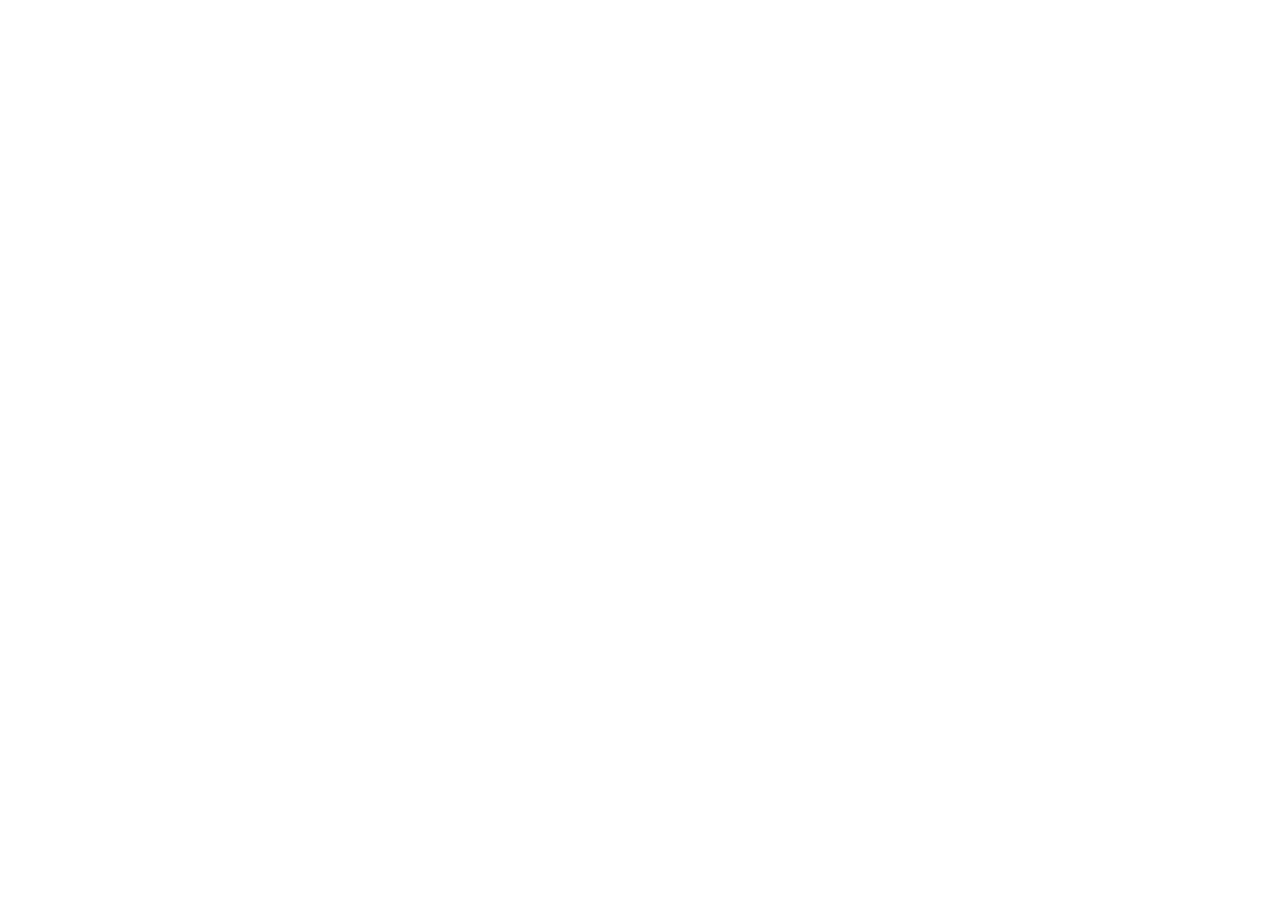
==== commit 3b42735d: "deploy: 4158f14e148dc12ad9f522cfd320584791bd8a7e an-nguyenbinhit/sakai-ng@4158f14e148dc12ad9f522cfd3" ====
--- a/index.html
+++ b/index.html
@@ -1,16 +1,15 @@
-<!DOCTYPE html><html lang="en" data-beasties-container><head>
-    <meta charset="utf-8">
-    <title>Web Developer Tools - Regex, JSON, Formatter &amp; Compare</title>
-    <base href="/DevWorkspace/">
-    <meta name="viewport" content="width=device-width, initial-scale=1.0">
-    <link rel="icon" type="image/svg+xml" href="favicon.svg">
-    <link href="https://fonts.cdnfonts.com/css/lato" rel="stylesheet">
-<style>:root{--primary-color: var(--p-primary-color);--primary-contrast-color: var(--p-primary-contrast-color);--text-color: var(--p-text-color);--text-color-secondary: var(--p-text-muted-color);--surface-border: var(--p-content-border-color);--surface-card: var(--p-content-background);--surface-hover: var(--p-content-hover-background);--surface-overlay: var(--p-overlay-popover-background);--transition-duration: var(--p-transition-duration);--maskbg: var(--p-mask-background);--content-border-radius: var(--p-content-border-radius);--layout-section-transition-duration: .2s;--element-transition-duration: var(--p-transition-duration);--focus-ring-width: var(--p-focus-ring-width);--focus-ring-style: var(--p-focus-ring-style);--focus-ring-color: var(--p-focus-ring-color);--focus-ring-offset: var(--p-focus-ring-offset);--focus-ring-shadow: var(--p-focus-ring-shadow)}:root{--surface-ground: var(--p-surface-100);--code-background: var(--p-surface-900);--code-color: var(--p-surface-200)}html{height:100%;font-size:14px}body{font-family:Lato,sans-serif;color:var(--text-color);background-color:var(--surface-ground);margin:0;padding:0;min-height:100%;-webkit-font-smoothing:antialiased;-moz-osx-font-smoothing:grayscale;line-height:1.2}a{text-decoration:none}.layout-wrapper{min-height:100vh}.layout-main-container{display:flex;flex-direction:column;min-height:100vh;justify-content:space-between;padding:6rem 2rem 0;transition:margin-left var(--layout-section-transition-duration)}.layout-main{flex:1 1 auto;padding-bottom:2rem}.layout-topbar{position:fixed;height:4rem;z-index:997;left:0;top:0;width:100%;padding:0 2rem;background-color:var(--surface-card);border-bottom:1px solid var(--surface-border);box-shadow:0 1px 4px #0000000f;transition:left var(--layout-section-transition-duration);display:flex;align-items:center}.layout-topbar .layout-topbar-logo-container{flex-shrink:0;display:flex;align-items:center}.layout-topbar .layout-topbar-logo{display:inline-flex;align-items:center;font-size:1rem;border-radius:var(--content-border-radius);color:var(--text-color);font-weight:500;gap:.75rem;text-decoration:none}.layout-topbar .layout-topbar-logo:focus-visible{outline-width:var(--focus-ring-width);outline-style:var(--focus-ring-style);outline-color:var(--focus-ring-color);outline-offset:var(--focus-ring-offset);box-shadow:var(--focus-ring-shadow);transition:box-shadow var(--transition-duration),outline-color var(--transition-duration)}.layout-topbar .layout-topbar-logo .layout-topbar-logo-icon{display:inline-flex;align-items:center;justify-content:center;width:2.25rem;height:2.25rem;border-radius:.625rem;background-color:var(--primary-color);color:var(--primary-contrast-color);flex-shrink:0}.layout-topbar .layout-topbar-logo .layout-topbar-logo-icon i{font-size:1rem}.layout-topbar .layout-topbar-action{display:inline-flex;justify-content:center;align-items:center;color:var(--text-color-secondary);border-radius:50%;width:2.5rem;height:2.5rem;color:var(--text-color);transition:background-color var(--element-transition-duration);cursor:pointer}.layout-topbar .layout-topbar-action:hover{background-color:var(--surface-hover)}.layout-topbar .layout-topbar-action:focus-visible{outline-width:var(--focus-ring-width);outline-style:var(--focus-ring-style);outline-color:var(--focus-ring-color);outline-offset:var(--focus-ring-offset);box-shadow:var(--focus-ring-shadow);transition:box-shadow var(--transition-duration),outline-color var(--transition-duration)}.layout-topbar .layout-topbar-action i{font-size:1.25rem}.layout-topbar .layout-topbar-action span{font-size:1rem;display:none}.layout-topbar .layout-topbar-action.layout-topbar-action-highlight{background-color:var(--primary-color);color:var(--primary-contrast-color)}.layout-topbar .layout-menu-button{margin-right:.5rem}.layout-topbar .layout-topbar-menu-button{display:none}.layout-topbar .layout-topbar-nav{flex:1;display:flex;align-items:center;justify-content:flex-start;gap:.25rem;padding:0 1rem}.layout-topbar .layout-topbar-nav .topnav-item{display:inline-flex;align-items:center;gap:.5rem;padding:.45rem 1rem;border-radius:2rem;font-size:.875rem;font-weight:500;color:var(--text-color-secondary);text-decoration:none;transition:background-color var(--element-transition-duration),color var(--element-transition-duration);white-space:nowrap}.layout-topbar .layout-topbar-nav .topnav-item i{font-size:.875rem}.layout-topbar .layout-topbar-nav .topnav-item:hover{background-color:var(--surface-hover);color:var(--text-color)}.layout-topbar .layout-topbar-nav .topnav-item.topnav-active{background-color:var(--primary-color);color:var(--primary-contrast-color)}.layout-topbar .layout-topbar-actions{margin-left:auto;display:flex;gap:1rem}.layout-topbar .layout-topbar-menu-content{display:flex;gap:1rem}@media(max-width:991px){.layout-topbar{padding:0 2rem}.layout-topbar .layout-topbar-logo-container{width:auto}.layout-topbar .layout-topbar-nav{display:none}.layout-topbar .layout-menu-button{margin-left:0;margin-right:.5rem}.layout-topbar .layout-topbar-menu-button{display:inline-flex}.layout-topbar .layout-topbar-menu{position:absolute;background-color:var(--surface-overlay);transform-origin:top;box-shadow:0 3px 5px #00000005,0 0 2px #0000000d,0 1px 4px #00000014;border-radius:var(--content-border-radius);padding:1rem;right:2rem;top:4rem;min-width:15rem;border:1px solid var(--surface-border)}.layout-topbar .layout-topbar-menu .layout-topbar-menu-content{gap:.5rem}.layout-topbar .layout-topbar-menu .layout-topbar-action{display:flex;width:100%;height:auto;justify-content:flex-start;border-radius:var(--content-border-radius);padding:.5rem 1rem}.layout-topbar .layout-topbar-menu .layout-topbar-action i{font-size:1rem;margin-right:.5rem}.layout-topbar .layout-topbar-menu .layout-topbar-action span{font-weight:medium;display:block}.layout-topbar .layout-topbar-menu-content{flex-direction:column}}.layout-sidebar{position:fixed;width:20rem;height:calc(100vh - 8rem);z-index:999;overflow-y:auto;-webkit-user-select:none;user-select:none;top:6rem;left:2rem;transition:transform var(--layout-section-transition-duration),left var(--layout-section-transition-duration);background-color:var(--surface-overlay);border-radius:var(--content-border-radius);padding:.5rem 1.5rem}.layout-menu{margin:0;padding:0;list-style-type:none}.layout-menu .layout-root-menuitem>.layout-menuitem-root-text{font-size:.857rem;text-transform:uppercase;font-weight:700;color:var(--text-color);margin:.75rem 0}.layout-menu .layout-root-menuitem>a{display:none}.layout-menu a{-webkit-user-select:none;user-select:none}.layout-menu ul{margin:0;padding:0;list-style-type:none}.layout-menu ul a{display:flex;align-items:center;position:relative;outline:0 none;color:var(--text-color);cursor:pointer;padding:.75rem 1rem;border-radius:var(--content-border-radius);transition:background-color var(--element-transition-duration),box-shadow var(--element-transition-duration)}.layout-menu ul a .layout-menuitem-icon{margin-right:.5rem}.layout-menu ul a.active-route{font-weight:700;color:var(--primary-color)}.layout-menu ul a:hover{background-color:var(--surface-hover)}.layout-menu ul a:focus{outline-offset:-1px;box-shadow:inset var(--focus-ring-shadow)}@media screen and (min-width:1960px){.layout-main{width:1504px;margin-left:auto!important;margin-right:auto!important}}@media(min-width:992px){.layout-wrapper.layout-static .layout-main-container{margin-left:22rem}.layout-wrapper.layout-static.layout-static-inactive .layout-sidebar{transform:translate(-100%);left:0}.layout-wrapper.layout-static.layout-static-inactive .layout-main-container{margin-left:0;padding-left:2rem}.layout-wrapper .layout-mask{display:none}}@media(max-width:991px){.layout-wrapper .layout-main-container{margin-left:0;padding-left:2rem}.layout-wrapper .layout-sidebar{transform:translate(-100%);left:0;top:0;height:100vh;border-top-left-radius:0;border-bottom-left-radius:0;transition:transform .4s cubic-bezier(.05,.74,.2,.99),left .4s cubic-bezier(.05,.74,.2,.99)}.layout-wrapper .layout-mask{display:none;position:fixed;top:0;left:0;z-index:998;width:100%;height:100%;background-color:var(--maskbg)}}h1,h2,h3{margin:1.5rem 0 1rem;font-family:inherit;font-weight:700;line-height:1.5;color:var(--text-color)}h1:first-child,h2:first-child,h3:first-child{margin-top:0}h1{font-size:2.5rem}h2{font-size:2rem}h3{font-size:1.75rem}p{margin:0 0 1rem;line-height:1.5}p:last-child{margin-bottom:0}@font-face{font-family:primeicons;font-display:block;src:url("./media/primeicons-RSSEDYLY.eot");src:url("./media/primeicons-RSSEDYLY.eot?#iefix") format("embedded-opentype"),url("./media/primeicons-4GST5W3O.woff2") format("woff2"),url("./media/primeicons-P53SE5CV.woff") format("woff"),url("./media/primeicons-GEFHGEHP.ttf") format("truetype"),url("./media/primeicons-DHQU4SEP.svg?#primeicons") format("svg");font-weight:400;font-style:normal}.pi{font-family:primeicons;speak:none;font-style:normal;font-weight:400;font-variant:normal;text-transform:none;line-height:1;display:inline-block;-webkit-font-smoothing:antialiased;-moz-osx-font-smoothing:grayscale}.pi:before{--webkit-backface-visibility:hidden;backface-visibility:hidden}.pi-fw{width:1.28571429em;text-align:center}@-webkit-keyframes fa-spin{0%{-webkit-transform:rotate(0deg);transform:rotate(0)}to{-webkit-transform:rotate(359deg);transform:rotate(359deg)}}.pi-wrench:before{content:"\e9ff"}.pi-code:before{content:"\e9e7"}.pi-sync:before{content:"\e9e6"}.pi-database:before{content:"\e9e3"}.pi-arrow-up-right:before{content:"\e9d4"}.pi-sun:before{content:"\e9c8"}.pi-shield:before{content:"\e9b9"}.pi-palette:before{content:"\e995"}.pi-wifi:before{content:"\e96f"}.pi-lock:before{content:"\e95f"}.pi-ellipsis-v:before{content:"\e950"}.pi-align-left:before{content:"\e947"}.pi-angle-down:before{content:"\e930"}.pi-search:before{content:"\e908"}.pi-th-large:before{content:"\e918"}.pi-bars:before{content:"\e91d"}.pi-home:before{content:"\e925"}@layer properties;@layer theme,base,components,utilities;@layer theme{:root{--font-sans: ui-sans-serif, system-ui, sans-serif, "Apple Color Emoji", "Segoe UI Emoji", "Segoe UI Symbol", "Noto Color Emoji";--font-mono: ui-monospace, SFMono-Regular, Menlo, Monaco, Consolas, "Liberation Mono", "Courier New", monospace;--color-red-50: oklch(97.1% .013 17.38);--color-red-100: oklch(93.6% .032 17.717);--color-red-200: oklch(88.5% .062 18.334);--color-red-400: oklch(70.4% .191 22.216);--color-red-600: oklch(57.7% .245 27.325);--color-red-800: oklch(44.4% .177 26.899);--color-red-900: oklch(39.6% .141 25.723);--color-red-950: oklch(25.8% .092 26.042);--color-orange-100: oklch(95.4% .038 75.164);--color-orange-400: oklch(75% .183 55.934);--color-orange-600: oklch(64.6% .222 41.116);--color-orange-900: oklch(40.8% .123 38.172);--color-amber-50: oklch(98.7% .022 95.277);--color-amber-100: oklch(96.2% .059 95.617);--color-amber-200: oklch(92.4% .12 95.746);--color-amber-400: oklch(82.8% .189 84.429);--color-amber-600: oklch(66.6% .179 58.318);--color-amber-700: oklch(55.5% .163 48.998);--color-amber-800: oklch(47.3% .137 46.201);--color-amber-900: oklch(41.4% .112 45.904);--color-yellow-50: oklch(98.7% .026 102.212);--color-yellow-100: oklch(97.3% .071 103.193);--color-yellow-300: oklch(90.5% .182 98.111);--color-yellow-400: oklch(85.2% .199 91.936);--color-yellow-600: oklch(68.1% .162 75.834);--color-yellow-900: oklch(42.1% .095 57.708);--color-yellow-950: oklch(28.6% .066 53.813);--color-green-50: oklch(98.2% .018 155.826);--color-green-100: oklch(96.2% .044 156.743);--color-green-200: oklch(92.5% .084 155.995);--color-green-400: oklch(79.2% .209 151.711);--color-green-500: oklch(72.3% .219 149.579);--color-green-600: oklch(62.7% .194 149.214);--color-green-800: oklch(44.8% .119 151.328);--color-green-900: oklch(39.3% .095 152.535);--color-green-950: oklch(26.6% .065 152.934);--color-emerald-500: oklch(69.6% .17 162.48);--color-teal-100: oklch(95.3% .051 180.801);--color-teal-400: oklch(77.7% .152 181.912);--color-teal-600: oklch(60% .118 184.704);--color-teal-900: oklch(38.6% .063 188.416);--color-blue-50: oklch(97% .014 254.604);--color-blue-100: oklch(93.2% .032 255.585);--color-blue-300: oklch(80.9% .105 251.813);--color-blue-400: oklch(70.7% .165 254.624);--color-blue-600: oklch(54.6% .245 262.881);--color-blue-800: oklch(42.4% .199 265.638);--color-blue-900: oklch(37.9% .146 265.522);--color-indigo-100: oklch(93% .034 272.788);--color-indigo-400: oklch(67.3% .182 276.935);--color-indigo-600: oklch(51.1% .262 276.966);--color-indigo-900: oklch(35.9% .144 278.697);--color-white: #fff;--spacing: .25rem;--container-5xl: 64rem;--text-xs: .75rem;--text-xs--line-height: calc(1 / .75);--text-sm: .875rem;--text-sm--line-height: calc(1.25 / .875);--text-base: 1rem;--text-base--line-height: 1.5 ;--text-lg: 1.125rem;--text-lg--line-height: calc(1.75 / 1.125);--text-xl: 1.25rem;--text-xl--line-height: calc(1.75 / 1.25);--text-2xl: 1.5rem;--text-2xl--line-height: calc(2 / 1.5);--text-3xl: 1.875rem;--text-3xl--line-height: 1.2 ;--text-4xl: 2.25rem;--text-4xl--line-height: calc(2.5 / 2.25);--text-5xl: 3rem;--text-5xl--line-height: 1;--text-6xl: 3.75rem;--text-6xl--line-height: 1;--font-weight-normal: 400;--font-weight-medium: 500;--font-weight-semibold: 600;--font-weight-bold: 700;--font-weight-extrabold: 800;--font-weight-black: 900;--tracking-tight: -.025em;--tracking-wider: .05em;--tracking-widest: .1em;--leading-tight: 1.25;--leading-relaxed: 1.625;--radius-sm: .25rem;--radius-md: .375rem;--radius-lg: .5rem;--radius-xl: .75rem;--radius-2xl: 1rem;--radius-3xl: 1.5rem;--drop-shadow-sm: 0 1px 2px rgb(0 0 0 / .15);--drop-shadow-md: 0 3px 3px rgb(0 0 0 / .12);--ease-in-out: cubic-bezier(.4, 0, .2, 1);--animate-bounce: bounce 1s infinite;--blur-sm: 8px;--default-transition-duration: .15s;--default-transition-timing-function: cubic-bezier(.4, 0, .2, 1);--default-font-family: var(--font-sans);--default-mono-font-family: var(--font-mono)}}@layer base{*,:after,:before{box-sizing:border-box;margin:0;padding:0;border:0 solid}html{line-height:1.5;-webkit-text-size-adjust:100%;tab-size:4;font-family:var(--default-font-family, ui-sans-serif, system-ui, sans-serif, "Apple Color Emoji", "Segoe UI Emoji", "Segoe UI Symbol", "Noto Color Emoji");font-feature-settings:var(--default-font-feature-settings, normal);font-variation-settings:var(--default-font-variation-settings, normal);-webkit-tap-highlight-color:transparent}h1,h2,h3{font-size:inherit;font-weight:inherit}a{color:inherit;-webkit-text-decoration:inherit;text-decoration:inherit}ul{list-style:none}button,input{font:inherit;font-feature-settings:inherit;font-variation-settings:inherit;letter-spacing:inherit;color:inherit;border-radius:0;background-color:transparent;opacity:1}button,input:where([type=button],[type=reset],[type=submit]){appearance:button}}@layer utilities{.absolute{position:absolute}.relative{position:relative}.top-13{top:calc(var(--spacing) * 13)}.right-0{right:calc(var(--spacing) * 0)}.z-10{z-index:10}.m-0{margin:calc(var(--spacing) * 0)}.mx-auto{margin-inline:auto}.mt-auto{margin-top:auto}.flex{display:flex}.grid{display:grid}.hidden{display:none}.h-5{height:calc(var(--spacing) * 5)}.w-5{width:calc(var(--spacing) * 5)}.w-72{width:calc(var(--spacing) * 72)}.w-full{width:100%}.max-w-5xl{max-width:var(--container-5xl)}.shrink-0{flex-shrink:0}.origin-top{transform-origin:top}.cursor-pointer{cursor:pointer}.grid-cols-1{grid-template-columns:repeat(1,minmax(0,1fr))}.flex-col{flex-direction:column}.flex-wrap{flex-wrap:wrap}.items-center{align-items:center}.items-start{align-items:flex-start}.justify-between{justify-content:space-between}.justify-center{justify-content:center}.justify-start{justify-content:flex-start}.gap-0\.5{gap:calc(var(--spacing) * .5)}.gap-1\.5{gap:calc(var(--spacing) * 1.5)}.gap-2{gap:calc(var(--spacing) * 2)}.gap-3{gap:calc(var(--spacing) * 3)}.gap-4{gap:calc(var(--spacing) * 4)}.gap-6{gap:calc(var(--spacing) * 6)}.rounded-border{border-radius:var(--p-content-border-radius)}.rounded-full{border-radius:calc(infinity * 1px)}.border{border-style:var(--tw-border-style);border-width:1px}.border-surface{border-color:var(--p-content-border-color)}.bg-surface-0{background-color:var(--p-surface-0)}.p-0{padding:calc(var(--spacing) * 0)}.p-4{padding:calc(var(--spacing) * 4)}.pt-1{padding-top:calc(var(--spacing) * 1)}.pt-2{padding-top:calc(var(--spacing) * 2)}.text-center{text-align:center}.text-2xl{font-size:var(--text-2xl);line-height:var(--tw-leading, var(--text-2xl--line-height))}.text-base{font-size:var(--text-base);line-height:var(--tw-leading, var(--text-base--line-height))}.text-sm{font-size:var(--text-sm);line-height:var(--tw-leading, var(--text-sm--line-height))}.text-xs{font-size:var(--text-xs);line-height:var(--tw-leading, var(--text-xs--line-height))}.leading-none{--tw-leading: 1;line-height:1}.leading-relaxed{--tw-leading: var(--leading-relaxed);line-height:var(--leading-relaxed)}.font-bold{--tw-font-weight: var(--font-weight-bold);font-weight:var(--font-weight-bold)}.font-normal{--tw-font-weight: var(--font-weight-normal);font-weight:var(--font-weight-normal)}.font-semibold{--tw-font-weight: var(--font-weight-semibold);font-weight:var(--font-weight-semibold)}.tracking-tight{--tw-tracking: var(--tracking-tight);letter-spacing:var(--tracking-tight)}.tracking-widest{--tw-tracking: var(--tracking-widest);letter-spacing:var(--tracking-widest)}.text-green-500{color:var(--color-green-500)}.text-muted-color{color:var(--p-text-muted-color)}.text-orange-400{color:var(--color-orange-400)}.text-primary{color:var(--p-primary-color)}.text-primary-500{color:var(--p-primary-500)}.text-surface-400{color:var(--p-surface-400)}.text-surface-500{color:var(--p-surface-500)}.text-surface-800{color:var(--p-surface-800)}.text-surface-900{color:var(--p-surface-900)}.uppercase{text-transform:uppercase}.shadow{--tw-shadow: 0 1px 3px 0 var(--tw-shadow-color, rgb(0 0 0 / .1)), 0 1px 2px -1px var(--tw-shadow-color, rgb(0 0 0 / .1));box-shadow:var(--tw-inset-shadow),var(--tw-inset-ring-shadow),var(--tw-ring-offset-shadow),var(--tw-ring-shadow),var(--tw-shadow)}.shadow-\[0px_3px_5px_rgba\(0\,0\,0\,0\.02\)\,0px_0px_2px_rgba\(0\,0\,0\,0\.05\)\,0px_1px_4px_rgba\(0\,0\,0\,0\.08\)\]{--tw-shadow: 0px 3px 5px var(--tw-shadow-color, rgba(0,0,0,.02)), 0px 0px 2px var(--tw-shadow-color, rgba(0,0,0,.05)), 0px 1px 4px var(--tw-shadow-color, rgba(0,0,0,.08));box-shadow:var(--tw-inset-shadow),var(--tw-inset-ring-shadow),var(--tw-ring-offset-shadow),var(--tw-ring-shadow),var(--tw-shadow)}.outline{outline-style:var(--tw-outline-style);outline-width:1px}.outline-offset-1{outline-offset:1px}.outline-primary{outline-color:var(--p-primary-color)}@media(width>=576px){.sm\:block{display:block}}@media(width>=576px){.sm\:grid-cols-2{grid-template-columns:repeat(2,minmax(0,1fr))}}@media(width>=576px){.sm\:p-6{padding:calc(var(--spacing) * 6)}}@media(width>=576px){.sm\:text-3xl{font-size:var(--text-3xl);line-height:var(--tw-leading, var(--text-3xl--line-height))}}@media(width>=992px){.lg\:block{display:block}}@media(width>=992px){.lg\:grid-cols-3{grid-template-columns:repeat(3,minmax(0,1fr))}}@media(width>=992px){.lg\:p-8{padding:calc(var(--spacing) * 8)}}@media(width>=992px){.lg\:text-4xl{font-size:var(--text-4xl);line-height:var(--tw-leading, var(--text-4xl--line-height))}}.dark\:bg-surface-900:where(.app-dark,.app-dark *){background-color:var(--p-surface-900)}.dark\:text-surface-100:where(.app-dark,.app-dark *){color:var(--p-surface-100)}.dark\:text-surface-400:where(.app-dark,.app-dark *){color:var(--p-surface-400)}.dark\:text-white:where(.app-dark,.app-dark *){color:var(--color-white)}.dark\:text-white\/80:where(.app-dark,.app-dark *){color:color-mix(in srgb,#fff 80%,transparent)}@supports (color: color-mix(in lab,red,red)){.dark\:text-white\/80:where(.app-dark,.app-dark *){color:color-mix(in oklab,var(--color-white) 80%,transparent)}}}@layer keyframes{}@property --tw-rotate-x{syntax: "*"; inherits: false;}@property --tw-rotate-y{syntax: "*"; inherits: false;}@property --tw-rotate-z{syntax: "*"; inherits: false;}@property --tw-skew-x{syntax: "*"; inherits: false;}@property --tw-skew-y{syntax: "*"; inherits: false;}@property --tw-border-style{syntax: "*"; inherits: false; initial-value: solid;}@property --tw-gradient-position{syntax: "*"; inherits: false;}@property --tw-gradient-from{syntax: "<color>"; inherits: false; initial-value: #0000;}@property --tw-gradient-via{syntax: "<color>"; inherits: false; initial-value: #0000;}@property --tw-gradient-to{syntax: "<color>"; inherits: false; initial-value: #0000;}@property --tw-gradient-stops{syntax: "*"; inherits: false;}@property --tw-gradient-via-stops{syntax: "*"; inherits: false;}@property --tw-gradient-from-position{syntax: "<length-percentage>"; inherits: false; initial-value: 0%;}@property --tw-gradient-via-position{syntax: "<length-percentage>"; inherits: false; initial-value: 50%;}@property --tw-gradient-to-position{syntax: "<length-percentage>"; inherits: false; initial-value: 100%;}@property --tw-leading{syntax: "*"; inherits: false;}@property --tw-font-weight{syntax: "*"; inherits: false;}@property --tw-tracking{syntax: "*"; inherits: false;}@property --tw-shadow{syntax: "*"; inherits: false; initial-value: 0 0 #0000;}@property --tw-shadow-color{syntax: "*"; inherits: false;}@property --tw-shadow-alpha{syntax: "<percentage>"; inherits: false; initial-value: 100%;}@property --tw-inset-shadow{syntax: "*"; inherits: false; initial-value: 0 0 #0000;}@property --tw-inset-shadow-color{syntax: "*"; inherits: false;}@property --tw-inset-shadow-alpha{syntax: "<percentage>"; inherits: false; initial-value: 100%;}@property --tw-ring-color{syntax: "*"; inherits: false;}@property --tw-ring-shadow{syntax: "*"; inherits: false; initial-value: 0 0 #0000;}@property --tw-inset-ring-color{syntax: "*"; inherits: false;}@property --tw-inset-ring-shadow{syntax: "*"; inherits: false; initial-value: 0 0 #0000;}@property --tw-ring-inset{syntax: "*"; inherits: false;}@property --tw-ring-offset-width{syntax: "<length>"; inherits: false; initial-value: 0px;}@property --tw-ring-offset-color{syntax: "*"; inherits: false; initial-value: #fff;}@property --tw-ring-offset-shadow{syntax: "*"; inherits: false; initial-value: 0 0 #0000;}@property --tw-outline-style{syntax: "*"; inherits: false; initial-value: solid;}@property --tw-blur{syntax: "*"; inherits: false;}@property --tw-brightness{syntax: "*"; inherits: false;}@property --tw-contrast{syntax: "*"; inherits: false;}@property --tw-grayscale{syntax: "*"; inherits: false;}@property --tw-hue-rotate{syntax: "*"; inherits: false;}@property --tw-invert{syntax: "*"; inherits: false;}@property --tw-opacity{syntax: "*"; inherits: false;}@property --tw-saturate{syntax: "*"; inherits: false;}@property --tw-sepia{syntax: "*"; inherits: false;}@property --tw-drop-shadow{syntax: "*"; inherits: false;}@property --tw-drop-shadow-color{syntax: "*"; inherits: false;}@property --tw-drop-shadow-alpha{syntax: "<percentage>"; inherits: false; initial-value: 100%;}@property --tw-drop-shadow-size{syntax: "*"; inherits: false;}@property --tw-backdrop-blur{syntax: "*"; inherits: false;}@property --tw-backdrop-brightness{syntax: "*"; inherits: false;}@property --tw-backdrop-contrast{syntax: "*"; inherits: false;}@property --tw-backdrop-grayscale{syntax: "*"; inherits: false;}@property --tw-backdrop-hue-rotate{syntax: "*"; inherits: false;}@property --tw-backdrop-invert{syntax: "*"; inherits: false;}@property --tw-backdrop-opacity{syntax: "*"; inherits: false;}@property --tw-backdrop-saturate{syntax: "*"; inherits: false;}@property --tw-backdrop-sepia{syntax: "*"; inherits: false;}@property --tw-duration{syntax: "*"; inherits: false;}@property --tw-ease{syntax: "*"; inherits: false;}@property --tw-translate-x{syntax: "*"; inherits: false; initial-value: 0;}@property --tw-translate-y{syntax: "*"; inherits: false; initial-value: 0;}@property --tw-translate-z{syntax: "*"; inherits: false; initial-value: 0;}@property --tw-scale-x{syntax: "*"; inherits: false; initial-value: 1;}@property --tw-scale-y{syntax: "*"; inherits: false; initial-value: 1;}@property --tw-scale-z{syntax: "*"; inherits: false; initial-value: 1;}@layer properties{@supports ((-webkit-hyphens: none) and (not (margin-trim: inline))) or ((-moz-orient: inline) and (not (color:rgb(from red r g b)))){*,:before,:after{--tw-rotate-x: initial;--tw-rotate-y: initial;--tw-rotate-z: initial;--tw-skew-x: initial;--tw-skew-y: initial;--tw-border-style: solid;--tw-gradient-position: initial;--tw-gradient-from: #0000;--tw-gradient-via: #0000;--tw-gradient-to: #0000;--tw-gradient-stops: initial;--tw-gradient-via-stops: initial;--tw-gradient-from-position: 0%;--tw-gradient-via-position: 50%;--tw-gradient-to-position: 100%;--tw-leading: initial;--tw-font-weight: initial;--tw-tracking: initial;--tw-shadow: 0 0 #0000;--tw-shadow-color: initial;--tw-shadow-alpha: 100%;--tw-inset-shadow: 0 0 #0000;--tw-inset-shadow-color: initial;--tw-inset-shadow-alpha: 100%;--tw-ring-color: initial;--tw-ring-shadow: 0 0 #0000;--tw-inset-ring-color: initial;--tw-inset-ring-shadow: 0 0 #0000;--tw-ring-inset: initial;--tw-ring-offset-width: 0px;--tw-ring-offset-color: #fff;--tw-ring-offset-shadow: 0 0 #0000;--tw-outline-style: solid;--tw-blur: initial;--tw-brightness: initial;--tw-contrast: initial;--tw-grayscale: initial;--tw-hue-rotate: initial;--tw-invert: initial;--tw-opacity: initial;--tw-saturate: initial;--tw-sepia: initial;--tw-drop-shadow: initial;--tw-drop-shadow-color: initial;--tw-drop-shadow-alpha: 100%;--tw-drop-shadow-size: initial;--tw-backdrop-blur: initial;--tw-backdrop-brightness: initial;--tw-backdrop-contrast: initial;--tw-backdrop-grayscale: initial;--tw-backdrop-hue-rotate: initial;--tw-backdrop-invert: initial;--tw-backdrop-opacity: initial;--tw-backdrop-saturate: initial;--tw-backdrop-sepia: initial;--tw-duration: initial;--tw-ease: initial;--tw-translate-x: 0;--tw-translate-y: 0;--tw-translate-z: 0;--tw-scale-x: 1;--tw-scale-y: 1;--tw-scale-z: 1}}}
-</style><link rel="stylesheet" href="styles-D5M4A5GV.css" media="print" onload="this.media='all'"><noscript><link rel="stylesheet" href="styles-D5M4A5GV.css"></noscript><style type="text/css" data-primeng-style-id="primitive-variables">:root,:host{--p-stone-50:#fafaf9;--p-stone-100:#f5f5f4;--p-stone-200:#e7e5e4;--p-stone-300:#d6d3d1;--p-stone-400:#a8a29e;--p-stone-500:#78716c;--p-stone-600:#57534e;--p-stone-700:#44403c;--p-stone-800:#292524;--p-stone-900:#1c1917;--p-stone-950:#0c0a09;--p-neutral-50:#fafafa;--p-neutral-100:#f5f5f5;--p-neutral-200:#e5e5e5;--p-neutral-300:#d4d4d4;--p-neutral-400:#a3a3a3;--p-neutral-500:#737373;--p-neutral-600:#525252;--p-neutral-700:#404040;--p-neutral-800:#262626;--p-neutral-900:#171717;--p-neutral-950:#0a0a0a;--p-zinc-50:#fafafa;--p-zinc-100:#f4f4f5;--p-zinc-200:#e4e4e7;--p-zinc-300:#d4d4d8;--p-zinc-400:#a1a1aa;--p-zinc-500:#71717a;--p-zinc-600:#52525b;--p-zinc-700:#3f3f46;--p-zinc-800:#27272a;--p-zinc-900:#18181b;--p-zinc-950:#09090b;--p-gray-50:#f9fafb;--p-gray-100:#f3f4f6;--p-gray-200:#e5e7eb;--p-gray-300:#d1d5db;--p-gray-400:#9ca3af;--p-gray-500:#6b7280;--p-gray-600:#4b5563;--p-gray-700:#374151;--p-gray-800:#1f2937;--p-gray-900:#111827;--p-gray-950:#030712;--p-slate-50:#f8fafc;--p-slate-100:#f1f5f9;--p-slate-200:#e2e8f0;--p-slate-300:#cbd5e1;--p-slate-400:#94a3b8;--p-slate-500:#64748b;--p-slate-600:#475569;--p-slate-700:#334155;--p-slate-800:#1e293b;--p-slate-900:#0f172a;--p-slate-950:#020617;--p-rose-50:#fff1f2;--p-rose-100:#ffe4e6;--p-rose-200:#fecdd3;--p-rose-300:#fda4af;--p-rose-400:#fb7185;--p-rose-500:#f43f5e;--p-rose-600:#e11d48;--p-rose-700:#be123c;--p-rose-800:#9f1239;--p-rose-900:#881337;--p-rose-950:#4c0519;--p-pink-50:#fdf2f8;--p-pink-100:#fce7f3;--p-pink-200:#fbcfe8;--p-pink-300:#f9a8d4;--p-pink-400:#f472b6;--p-pink-500:#ec4899;--p-pink-600:#db2777;--p-pink-700:#be185d;--p-pink-800:#9d174d;--p-pink-900:#831843;--p-pink-950:#500724;--p-fuchsia-50:#fdf4ff;--p-fuchsia-100:#fae8ff;--p-fuchsia-200:#f5d0fe;--p-fuchsia-300:#f0abfc;--p-fuchsia-400:#e879f9;--p-fuchsia-500:#d946ef;--p-fuchsia-600:#c026d3;--p-fuchsia-700:#a21caf;--p-fuchsia-800:#86198f;--p-fuchsia-900:#701a75;--p-fuchsia-950:#4a044e;--p-purple-50:#faf5ff;--p-purple-100:#f3e8ff;--p-purple-200:#e9d5ff;--p-purple-300:#d8b4fe;--p-purple-400:#c084fc;--p-purple-500:#a855f7;--p-purple-600:#9333ea;--p-purple-700:#7e22ce;--p-purple-800:#6b21a8;--p-purple-900:#581c87;--p-purple-950:#3b0764;--p-violet-50:#f5f3ff;--p-violet-100:#ede9fe;--p-violet-200:#ddd6fe;--p-violet-300:#c4b5fd;--p-violet-400:#a78bfa;--p-violet-500:#8b5cf6;--p-violet-600:#7c3aed;--p-violet-700:#6d28d9;--p-violet-800:#5b21b6;--p-violet-900:#4c1d95;--p-violet-950:#2e1065;--p-indigo-50:#eef2ff;--p-indigo-100:#e0e7ff;--p-indigo-200:#c7d2fe;--p-indigo-300:#a5b4fc;--p-indigo-400:#818cf8;--p-indigo-500:#6366f1;--p-indigo-600:#4f46e5;--p-indigo-700:#4338ca;--p-indigo-800:#3730a3;--p-indigo-900:#312e81;--p-indigo-950:#1e1b4b;--p-blue-50:#eff6ff;--p-blue-100:#dbeafe;--p-blue-200:#bfdbfe;--p-blue-300:#93c5fd;--p-blue-400:#60a5fa;--p-blue-500:#3b82f6;--p-blue-600:#2563eb;--p-blue-700:#1d4ed8;--p-blue-800:#1e40af;--p-blue-900:#1e3a8a;--p-blue-950:#172554;--p-sky-50:#f0f9ff;--p-sky-100:#e0f2fe;--p-sky-200:#bae6fd;--p-sky-300:#7dd3fc;--p-sky-400:#38bdf8;--p-sky-500:#0ea5e9;--p-sky-600:#0284c7;--p-sky-700:#0369a1;--p-sky-800:#075985;--p-sky-900:#0c4a6e;--p-sky-950:#082f49;--p-cyan-50:#ecfeff;--p-cyan-100:#cffafe;--p-cyan-200:#a5f3fc;--p-cyan-300:#67e8f9;--p-cyan-400:#22d3ee;--p-cyan-500:#06b6d4;--p-cyan-600:#0891b2;--p-cyan-700:#0e7490;--p-cyan-800:#155e75;--p-cyan-900:#164e63;--p-cyan-950:#083344;--p-teal-50:#f0fdfa;--p-teal-100:#ccfbf1;--p-teal-200:#99f6e4;--p-teal-300:#5eead4;--p-teal-400:#2dd4bf;--p-teal-500:#14b8a6;--p-teal-600:#0d9488;--p-teal-700:#0f766e;--p-teal-800:#115e59;--p-teal-900:#134e4a;--p-teal-950:#042f2e;--p-yellow-50:#fefce8;--p-yellow-100:#fef9c3;--p-yellow-200:#fef08a;--p-yellow-300:#fde047;--p-yellow-400:#facc15;--p-yellow-500:#eab308;--p-yellow-600:#ca8a04;--p-yellow-700:#a16207;--p-yellow-800:#854d0e;--p-yellow-900:#713f12;--p-yellow-950:#422006;--p-amber-50:#fffbeb;--p-amber-100:#fef3c7;--p-amber-200:#fde68a;--p-amber-300:#fcd34d;--p-amber-400:#fbbf24;--p-amber-500:#f59e0b;--p-amber-600:#d97706;--p-amber-700:#b45309;--p-amber-800:#92400e;--p-amber-900:#78350f;--p-amber-950:#451a03;--p-orange-50:#fff7ed;--p-orange-100:#ffedd5;--p-orange-200:#fed7aa;--p-orange-300:#fdba74;--p-orange-400:#fb923c;--p-orange-500:#f97316;--p-orange-600:#ea580c;--p-orange-700:#c2410c;--p-orange-800:#9a3412;--p-orange-900:#7c2d12;--p-orange-950:#431407;--p-red-50:#fef2f2;--p-red-100:#fee2e2;--p-red-200:#fecaca;--p-red-300:#fca5a5;--p-red-400:#f87171;--p-red-500:#ef4444;--p-red-600:#dc2626;--p-red-700:#b91c1c;--p-red-800:#991b1b;--p-red-900:#7f1d1d;--p-red-950:#450a0a;--p-lime-50:#f7fee7;--p-lime-100:#ecfccb;--p-lime-200:#d9f99d;--p-lime-300:#bef264;--p-lime-400:#a3e635;--p-lime-500:#84cc16;--p-lime-600:#65a30d;--p-lime-700:#4d7c0f;--p-lime-800:#3f6212;--p-lime-900:#365314;--p-lime-950:#1a2e05;--p-green-50:#f0fdf4;--p-green-100:#dcfce7;--p-green-200:#bbf7d0;--p-green-300:#86efac;--p-green-400:#4ade80;--p-green-500:#22c55e;--p-green-600:#16a34a;--p-green-700:#15803d;--p-green-800:#166534;--p-green-900:#14532d;--p-green-950:#052e16;--p-emerald-50:#ecfdf5;--p-emerald-100:#d1fae5;--p-emerald-200:#a7f3d0;--p-emerald-300:#6ee7b7;--p-emerald-400:#34d399;--p-emerald-500:#10b981;--p-emerald-600:#059669;--p-emerald-700:#047857;--p-emerald-800:#065f46;--p-emerald-900:#064e3b;--p-emerald-950:#022c22;--p-border-radius-none:0;--p-border-radius-xs:2px;--p-border-radius-sm:4px;--p-border-radius-md:6px;--p-border-radius-lg:8px;--p-border-radius-xl:12px;}</style><style type="text/css" data-primeng-style-id="semantic-variables">:root,:host{--p-transition-duration:0.2s;--p-disabled-opacity:0.6;--p-icon-size:1rem;--p-anchor-gutter:2px;--p-overlay-navigation-shadow:0 4px 6px -1px rgba(0,0,0,0.1),0 2px 4px -2px rgba(0,0,0,0.1);--p-overlay-modal-border-radius:var(--p-border-radius-xl);--p-overlay-modal-padding:1.25rem;--p-overlay-modal-shadow:0 20px 25px -5px rgba(0,0,0,0.1),0 8px 10px -6px rgba(0,0,0,0.1);--p-overlay-popover-border-radius:var(--p-border-radius-md);--p-overlay-popover-padding:0.75rem;--p-overlay-popover-shadow:0 4px 6px -1px rgba(0,0,0,0.1),0 2px 4px -2px rgba(0,0,0,0.1);--p-overlay-select-border-radius:var(--p-border-radius-md);--p-overlay-select-shadow:0 4px 6px -1px rgba(0,0,0,0.1),0 2px 4px -2px rgba(0,0,0,0.1);--p-navigation-submenu-icon-size:0.875rem;--p-navigation-submenu-label-padding:0.5rem 0.75rem;--p-navigation-submenu-label-font-weight:600;--p-navigation-item-padding:0.5rem 0.75rem;--p-navigation-item-border-radius:var(--p-border-radius-sm);--p-navigation-item-gap:0.5rem;--p-navigation-list-padding:0.25rem 0.25rem;--p-navigation-list-gap:2px;--p-mask-transition-duration:0.3s;--p-content-border-radius:var(--p-border-radius-md);--p-list-padding:0.25rem 0.25rem;--p-list-gap:2px;--p-list-option-group-padding:0.5rem 0.75rem;--p-list-option-group-font-weight:600;--p-list-option-padding:0.5rem 0.75rem;--p-list-option-border-radius:var(--p-border-radius-sm);--p-list-header-padding:0.5rem 1rem 0.25rem 1rem;--p-form-field-padding-x:0.75rem;--p-form-field-padding-y:0.5rem;--p-form-field-border-radius:var(--p-border-radius-md);--p-form-field-transition-duration:var(--p-transition-duration);--p-form-field-focus-ring-width:0;--p-form-field-focus-ring-style:none;--p-form-field-focus-ring-color:transparent;--p-form-field-focus-ring-offset:0;--p-form-field-focus-ring-shadow:none;--p-form-field-lg-font-size:1.125rem;--p-form-field-lg-padding-x:0.875rem;--p-form-field-lg-padding-y:0.625rem;--p-form-field-sm-font-size:0.875rem;--p-form-field-sm-padding-x:0.625rem;--p-form-field-sm-padding-y:0.375rem;--p-primary-50:var(--p-emerald-50);--p-primary-100:var(--p-emerald-100);--p-primary-200:var(--p-emerald-200);--p-primary-300:var(--p-emerald-300);--p-primary-400:var(--p-emerald-400);--p-primary-500:var(--p-emerald-500);--p-primary-600:var(--p-emerald-600);--p-primary-700:var(--p-emerald-700);--p-primary-800:var(--p-emerald-800);--p-primary-900:var(--p-emerald-900);--p-primary-950:var(--p-emerald-950);--p-focus-ring-width:1px;--p-focus-ring-style:solid;--p-focus-ring-color:var(--p-primary-color);--p-focus-ring-offset:2px;--p-focus-ring-shadow:none;--p-navigation-submenu-icon-color:var(--p-surface-400);--p-navigation-submenu-icon-focus-color:var(--p-surface-500);--p-navigation-submenu-icon-active-color:var(--p-surface-500);--p-navigation-submenu-label-background:transparent;--p-navigation-submenu-label-color:var(--p-text-muted-color);--p-navigation-item-focus-background:var(--p-surface-100);--p-navigation-item-active-background:var(--p-surface-100);--p-navigation-item-color:var(--p-text-color);--p-navigation-item-focus-color:var(--p-text-hover-color);--p-navigation-item-active-color:var(--p-text-hover-color);--p-navigation-item-icon-color:var(--p-surface-400);--p-navigation-item-icon-focus-color:var(--p-surface-500);--p-navigation-item-icon-active-color:var(--p-surface-500);--p-list-option-group-background:transparent;--p-list-option-group-color:var(--p-text-muted-color);--p-list-option-focus-background:var(--p-surface-100);--p-list-option-selected-background:var(--p-highlight-background);--p-list-option-selected-focus-background:var(--p-highlight-focus-background);--p-list-option-color:var(--p-text-color);--p-list-option-focus-color:var(--p-text-hover-color);--p-list-option-selected-color:var(--p-highlight-color);--p-list-option-selected-focus-color:var(--p-highlight-focus-color);--p-list-option-icon-color:var(--p-surface-400);--p-list-option-icon-focus-color:var(--p-surface-500);--p-overlay-modal-background:var(--p-surface-0);--p-overlay-modal-border-color:var(--p-surface-200);--p-overlay-modal-color:var(--p-text-color);--p-overlay-popover-background:var(--p-surface-0);--p-overlay-popover-border-color:var(--p-surface-200);--p-overlay-popover-color:var(--p-text-color);--p-overlay-select-background:var(--p-surface-0);--p-overlay-select-border-color:var(--p-surface-200);--p-overlay-select-color:var(--p-text-color);--p-content-background:var(--p-surface-0);--p-content-hover-background:var(--p-surface-100);--p-content-border-color:var(--p-surface-200);--p-content-color:var(--p-text-color);--p-content-hover-color:var(--p-text-hover-color);--p-text-color:var(--p-surface-700);--p-text-hover-color:var(--p-surface-800);--p-text-muted-color:var(--p-surface-500);--p-text-hover-muted-color:var(--p-surface-600);--p-form-field-background:var(--p-surface-0);--p-form-field-disabled-background:var(--p-surface-200);--p-form-field-filled-background:var(--p-surface-50);--p-form-field-filled-hover-background:var(--p-surface-50);--p-form-field-filled-focus-background:var(--p-surface-50);--p-form-field-border-color:var(--p-surface-300);--p-form-field-hover-border-color:var(--p-surface-400);--p-form-field-focus-border-color:var(--p-primary-color);--p-form-field-invalid-border-color:var(--p-red-400);--p-form-field-color:var(--p-surface-700);--p-form-field-disabled-color:var(--p-surface-500);--p-form-field-placeholder-color:var(--p-surface-500);--p-form-field-invalid-placeholder-color:var(--p-red-600);--p-form-field-float-label-color:var(--p-surface-500);--p-form-field-float-label-focus-color:var(--p-primary-600);--p-form-field-float-label-active-color:var(--p-surface-500);--p-form-field-float-label-invalid-color:var(--p-form-field-invalid-placeholder-color);--p-form-field-icon-color:var(--p-surface-400);--p-form-field-shadow:0 0 #0000,0 0 #0000,0 1px 2px 0 rgba(18,18,23,0.05);--p-mask-background:rgba(0,0,0,0.4);--p-mask-color:var(--p-surface-200);--p-highlight-background:var(--p-primary-50);--p-highlight-focus-background:var(--p-primary-100);--p-highlight-color:var(--p-primary-700);--p-highlight-focus-color:var(--p-primary-800);--p-primary-color:var(--p-primary-500);--p-primary-contrast-color:#ffffff;--p-primary-hover-color:var(--p-primary-600);--p-primary-active-color:var(--p-primary-700);--p-surface-0:#ffffff;--p-surface-50:var(--p-slate-50);--p-surface-100:var(--p-slate-100);--p-surface-200:var(--p-slate-200);--p-surface-300:var(--p-slate-300);--p-surface-400:var(--p-slate-400);--p-surface-500:var(--p-slate-500);--p-surface-600:var(--p-slate-600);--p-surface-700:var(--p-slate-700);--p-surface-800:var(--p-slate-800);--p-surface-900:var(--p-slate-900);--p-surface-950:var(--p-slate-950);}.app-dark{--p-navigation-submenu-icon-color:var(--p-surface-500);--p-navigation-submenu-icon-focus-color:var(--p-surface-400);--p-navigation-submenu-icon-active-color:var(--p-surface-400);--p-navigation-submenu-label-background:transparent;--p-navigation-submenu-label-color:var(--p-text-muted-color);--p-navigation-item-focus-background:var(--p-surface-800);--p-navigation-item-active-background:var(--p-surface-800);--p-navigation-item-color:var(--p-text-color);--p-navigation-item-focus-color:var(--p-text-hover-color);--p-navigation-item-active-color:var(--p-text-hover-color);--p-navigation-item-icon-color:var(--p-surface-500);--p-navigation-item-icon-focus-color:var(--p-surface-400);--p-navigation-item-icon-active-color:var(--p-surface-400);--p-list-option-group-background:transparent;--p-list-option-group-color:var(--p-text-muted-color);--p-list-option-focus-background:var(--p-surface-800);--p-list-option-selected-background:var(--p-highlight-background);--p-list-option-selected-focus-background:var(--p-highlight-focus-background);--p-list-option-color:var(--p-text-color);--p-list-option-focus-color:var(--p-text-hover-color);--p-list-option-selected-color:var(--p-highlight-color);--p-list-option-selected-focus-color:var(--p-highlight-focus-color);--p-list-option-icon-color:var(--p-surface-500);--p-list-option-icon-focus-color:var(--p-surface-400);--p-overlay-modal-background:var(--p-surface-900);--p-overlay-modal-border-color:var(--p-surface-700);--p-overlay-modal-color:var(--p-text-color);--p-overlay-popover-background:var(--p-surface-900);--p-overlay-popover-border-color:var(--p-surface-700);--p-overlay-popover-color:var(--p-text-color);--p-overlay-select-background:var(--p-surface-900);--p-overlay-select-border-color:var(--p-surface-700);--p-overlay-select-color:var(--p-text-color);--p-content-background:var(--p-surface-900);--p-content-hover-background:var(--p-surface-800);--p-content-border-color:var(--p-surface-700);--p-content-color:var(--p-text-color);--p-content-hover-color:var(--p-text-hover-color);--p-text-color:var(--p-surface-0);--p-text-hover-color:var(--p-surface-0);--p-text-muted-color:var(--p-surface-400);--p-text-hover-muted-color:var(--p-surface-300);--p-form-field-background:var(--p-surface-950);--p-form-field-disabled-background:var(--p-surface-700);--p-form-field-filled-background:var(--p-surface-800);--p-form-field-filled-hover-background:var(--p-surface-800);--p-form-field-filled-focus-background:var(--p-surface-800);--p-form-field-border-color:var(--p-surface-600);--p-form-field-hover-border-color:var(--p-surface-500);--p-form-field-focus-border-color:var(--p-primary-color);--p-form-field-invalid-border-color:var(--p-red-300);--p-form-field-color:var(--p-surface-0);--p-form-field-disabled-color:var(--p-surface-400);--p-form-field-placeholder-color:var(--p-surface-400);--p-form-field-invalid-placeholder-color:var(--p-red-400);--p-form-field-float-label-color:var(--p-surface-400);--p-form-field-float-label-focus-color:var(--p-primary-color);--p-form-field-float-label-active-color:var(--p-surface-400);--p-form-field-float-label-invalid-color:var(--p-form-field-invalid-placeholder-color);--p-form-field-icon-color:var(--p-surface-400);--p-form-field-shadow:0 0 #0000,0 0 #0000,0 1px 2px 0 rgba(18,18,23,0.05);--p-mask-background:rgba(0,0,0,0.6);--p-mask-color:var(--p-surface-200);--p-highlight-background:color-mix(in srgb,var(--p-primary-400),transparent 84%);--p-highlight-focus-background:color-mix(in srgb,var(--p-primary-400),transparent 76%);--p-highlight-color:rgba(255,255,255,.87);--p-highlight-focus-color:rgba(255,255,255,.87);--p-primary-color:var(--p-primary-400);--p-primary-contrast-color:var(--p-surface-900);--p-primary-hover-color:var(--p-primary-300);--p-primary-active-color:var(--p-primary-200);--p-surface-0:#ffffff;--p-surface-50:var(--p-zinc-50);--p-surface-100:var(--p-zinc-100);--p-surface-200:var(--p-zinc-200);--p-surface-300:var(--p-zinc-300);--p-surface-400:var(--p-zinc-400);--p-surface-500:var(--p-zinc-500);--p-surface-600:var(--p-zinc-600);--p-surface-700:var(--p-zinc-700);--p-surface-800:var(--p-zinc-800);--p-surface-900:var(--p-zinc-900);--p-surface-950:var(--p-zinc-950);}</style><style type="text/css" data-primeng-style-id="global-variables">:root,:host{color-scheme:light}.app-dark{color-scheme:dark}</style><style type="text/css" data-primeng-style-id="global-style">*,::before,::after{box-sizing:border-box;}.p-collapsible-enter-active{animation:p-animate-collapsible-expand 0.2s ease-out;overflow:hidden;}.p-collapsible-leave-active{animation:p-animate-collapsible-collapse 0.2s ease-out;overflow:hidden;}@keyframes p-animate-collapsible-expand{from{grid-template-rows:0fr;}to{grid-template-rows:1fr;}} @keyframes p-animate-collapsible-collapse{from{grid-template-rows:1fr;}to{grid-template-rows:0fr;}} .p-disabled,.p-disabled *{cursor:default;pointer-events:none;user-select:none;}.p-disabled,.p-component:disabled{opacity:var(--p-disabled-opacity);}.pi{font-size:var(--p-icon-size);}.p-icon{width:var(--p-icon-size);height:var(--p-icon-size);}.p-overlay-mask{background:var(--px-mask-background,var(--p-mask-background));color:var(--p-mask-color);position:fixed;top:0;left:0;width:100%;height:100%;}.p-overlay-mask-enter-active{animation:p-animate-overlay-mask-enter var(--p-mask-transition-duration) forwards;}.p-overlay-mask-leave-active{animation:p-animate-overlay-mask-leave var(--p-mask-transition-duration) forwards;}@keyframes p-animate-overlay-mask-enter{from{background:transparent;}to{background:var(--px-mask-background,var(--p-mask-background));}} @keyframes p-animate-overlay-mask-leave{from{background:var(--px-mask-background,var(--p-mask-background));}to{background:transparent;}} .p-anchored-overlay-enter-active{animation:p-animate-anchored-overlay-enter 300ms cubic-bezier(.19,1,.22,1);}.p-anchored-overlay-leave-active{animation:p-animate-anchored-overlay-leave 300ms cubic-bezier(.19,1,.22,1);}@keyframes p-animate-anchored-overlay-enter{from{opacity:0;transform:scale(0.93);}} @keyframes p-animate-anchored-overlay-leave{to{opacity:0;transform:scale(0.93);}} li.p-autocomplete-option,div.p-cascadeselect-option-content,li.p-listbox-option,li.p-multiselect-option,li.p-select-option,li.p-listbox-option,div.p-tree-node-content,li.p-datatable-filter-constraint,.p-datatable .p-datatable-tbody > tr,.p-treetable .p-treetable-tbody > tr,div.p-menu-item-content,div.p-tieredmenu-item-content,div.p-contextmenu-item-content,div.p-menubar-item-content,div.p-megamenu-item-content,div.p-panelmenu-header-content,div.p-panelmenu-item-content,th.p-datatable-header-cell,th.p-treetable-header-cell,thead.p-datatable-thead > tr > th,.p-treetable thead.p-treetable-thead>tr>th{transition:none;}</style><meta property="og:title" content="Web Developer Tools - Regex, JSON, Formatter &amp; Compare"><meta name="twitter:title" content="Web Developer Tools - Regex, JSON, Formatter &amp; Compare"><meta name="description" content="A free collection of online utilities for developers: JSON Formatters, Regex Testers, Code Compare, Encoding/Decoding tools, and more."><meta property="og:description" content="A free collection of online utilities for developers: JSON Formatters, Regex Testers, Code Compare, Encoding/Decoding tools, and more."><meta name="twitter:description" content="A free collection of online utilities for developers: JSON Formatters, Regex Testers, Code Compare, Encoding/Decoding tools, and more."><meta property="og:image" content="https://an-nguyenbinhit.github.io/DevWorkspace/favicon.svg"><meta name="twitter:image" content="https://an-nguyenbinhit.github.io/DevWorkspace/favicon.svg"><meta property="og:url" content="https://an-nguyenbinhit.github.io/DevWorkspace/"><link rel="canonical" href="https://an-nguyenbinhit.github.io/DevWorkspace/"><style ng-app-id="ng">@charset "UTF-8";@keyframes _ngcontent-ng-c91118642_gradientShift{0%{background-position:0% 50%}50%{background-position:100% 50%}to{background-position:0% 50%}}@keyframes _ngcontent-ng-c91118642_cardEntrance{0%{opacity:0;transform:translateY(20px)}to{opacity:1;transform:translateY(0)}}@keyframes _ngcontent-ng-c91118642_shimmer{0%{background-position:-200% center}to{background-position:200% center}}.hero-wrapper[_ngcontent-ng-c91118642]{position:relative;overflow:hidden;border-radius:1.25rem;padding:2.25rem 1.5rem;background:linear-gradient(135deg,#eef2ff,#c7d2fe,#e0e7ff);border:1px solid rgba(255,255,255,.4);box-shadow:inset 0 1px 3px #ffffff80,0 4px 20px -6px #0000000d}.app-dark[_nghost-ng-c91118642]   .hero-wrapper[_ngcontent-ng-c91118642], .app-dark   [_nghost-ng-c91118642]   .hero-wrapper[_ngcontent-ng-c91118642]{background:linear-gradient(145deg,var(--p-surface-900) 0%,var(--p-surface-800) 50%,var(--p-surface-950) 100%);border:1px solid rgba(255,255,255,.05);box-shadow:inset 0 1px 1px #ffffff08,0 8px 32px -8px #00000080}@media(min-width:768px){.hero-wrapper[_ngcontent-ng-c91118642]{padding:3rem 2rem}}.hero-wrapper[_ngcontent-ng-c91118642]:before{content:"";position:absolute;inset:0;background-image:radial-gradient(rgba(0,0,0,.05) 1px,transparent 1px);background-size:24px 24px;opacity:.8;pointer-events:none}.app-dark[_nghost-ng-c91118642]   .hero-wrapper[_ngcontent-ng-c91118642]:before, .app-dark   [_nghost-ng-c91118642]   .hero-wrapper[_ngcontent-ng-c91118642]:before{background-image:radial-gradient(rgba(255,255,255,.04) 1px,transparent 1px)}.hero-wrapper[_ngcontent-ng-c91118642]:after{content:"";position:absolute;inset:0;background:radial-gradient(circle at 10% 20%,rgba(99,102,241,.15) 0%,transparent 40%),radial-gradient(circle at 90% 80%,rgba(168,85,247,.15) 0%,transparent 40%);pointer-events:none;z-index:0}.app-dark[_nghost-ng-c91118642]   .hero-wrapper[_ngcontent-ng-c91118642]:after, .app-dark   [_nghost-ng-c91118642]   .hero-wrapper[_ngcontent-ng-c91118642]:after{background:radial-gradient(circle at 15% 10%,rgba(99,102,241,.15) 0%,transparent 50%),radial-gradient(circle at 85% 90%,rgba(168,85,247,.15) 0%,transparent 50%)}.hero-wrapper[_ngcontent-ng-c91118642] > *[_ngcontent-ng-c91118642]{position:relative;z-index:10}.search-wrap[_ngcontent-ng-c91118642]{position:relative}.search-wrap[_ngcontent-ng-c91118642]   .search-icon[_ngcontent-ng-c91118642]{position:absolute;left:1rem;top:50%;transform:translateY(-50%);pointer-events:none;z-index:1}.search-wrap[_ngcontent-ng-c91118642]   input[_ngcontent-ng-c91118642]{width:100%;padding:.75rem 1rem .75rem 2.75rem;border-radius:.75rem;font-size:.9rem;outline:none;transition:all .2s ease;background:var(--p-surface-0);border:1.5px solid var(--p-surface-200);color:var(--p-surface-700)}.app-dark[_nghost-ng-c91118642]   .search-wrap[_ngcontent-ng-c91118642]   input[_ngcontent-ng-c91118642], .app-dark   [_nghost-ng-c91118642]   .search-wrap[_ngcontent-ng-c91118642]   input[_ngcontent-ng-c91118642]{background:var(--p-surface-800);border-color:var(--p-surface-700);color:var(--p-surface-100)}.search-wrap[_ngcontent-ng-c91118642]   input[_ngcontent-ng-c91118642]::placeholder{color:var(--p-surface-400)}.search-wrap[_ngcontent-ng-c91118642]   input[_ngcontent-ng-c91118642]:focus{border-color:var(--p-primary-400);box-shadow:0 0 0 3px rgba(var(--p-primary-500),.12)}.search-wrap[_ngcontent-ng-c91118642]   .clear-btn[_ngcontent-ng-c91118642]{position:absolute;right:.75rem;top:50%;transform:translateY(-50%);width:1.5rem;height:1.5rem;border-radius:50%;border:none;background:var(--p-surface-200);color:var(--p-surface-500);cursor:pointer;display:flex;align-items:center;justify-content:center;font-size:.65rem;transition:all .15s}.app-dark[_nghost-ng-c91118642]   .search-wrap[_ngcontent-ng-c91118642]   .clear-btn[_ngcontent-ng-c91118642], .app-dark   [_nghost-ng-c91118642]   .search-wrap[_ngcontent-ng-c91118642]   .clear-btn[_ngcontent-ng-c91118642]{background:var(--p-surface-600);color:var(--p-surface-300)}.search-wrap[_ngcontent-ng-c91118642]   .clear-btn[_ngcontent-ng-c91118642]:hover{background:var(--p-primary-100);color:var(--p-primary-600)}.tool-card[_ngcontent-ng-c91118642]{position:relative;display:flex;flex-direction:column;gap:1rem;padding:1.5rem;border-radius:1rem;text-decoration:none;background:var(--p-surface-0);border:1.5px solid var(--p-surface-200);transition:all .25s cubic-bezier(.4,0,.2,1);overflow:hidden;animation:_ngcontent-ng-c91118642_cardEntrance .4s ease both}.app-dark[_nghost-ng-c91118642]   .tool-card[_ngcontent-ng-c91118642], .app-dark   [_nghost-ng-c91118642]   .tool-card[_ngcontent-ng-c91118642]{background:var(--p-surface-900);border-color:var(--p-surface-700)}.tool-card[_ngcontent-ng-c91118642]:before{content:"";position:absolute;inset:0;opacity:0;transition:opacity .25s ease;border-radius:inherit;background:linear-gradient(135deg,var(--card-accent-from),var(--card-accent-to));z-index:0}.tool-card[_ngcontent-ng-c91118642]:hover{transform:translateY(-4px);box-shadow:0 12px 40px -8px #0000002e,0 0 0 1.5px var(--card-border-hover);border-color:var(--card-border-hover)}.tool-card[_ngcontent-ng-c91118642]:hover:before{opacity:.04}.tool-card[_ngcontent-ng-c91118642]:hover   .card-arrow[_ngcontent-ng-c91118642]{transform:translate(3px,-3px);color:var(--card-border-hover)}.tool-card[_ngcontent-ng-c91118642]:hover   .card-icon-wrap[_ngcontent-ng-c91118642]{box-shadow:0 4px 20px -4px var(--card-glow)}.tool-card[_ngcontent-ng-c91118642] > *[_ngcontent-ng-c91118642]{position:relative;z-index:1}.card-icon-wrap[_ngcontent-ng-c91118642]{display:flex;align-items:center;justify-content:center;width:2.75rem;height:2.75rem;border-radius:.75rem;transition:box-shadow .25s ease;flex-shrink:0}.card-arrow[_ngcontent-ng-c91118642]{transition:transform .25s ease,color .25s ease;color:var(--p-surface-400)}.tool-card[_ngcontent-ng-c91118642]:nth-child(1){animation-delay:0ms}.tool-card[_ngcontent-ng-c91118642]:nth-child(2){animation-delay:60ms}.tool-card[_ngcontent-ng-c91118642]:nth-child(3){animation-delay:.12s}.tool-card[_ngcontent-ng-c91118642]:nth-child(4){animation-delay:.18s}.tool-card[_ngcontent-ng-c91118642]:nth-child(5){animation-delay:.24s}.tool-card[_ngcontent-ng-c91118642]:nth-child(6){animation-delay:.3s}.tool-card[_ngcontent-ng-c91118642]:nth-child(7){animation-delay:.36s}.tool-card[_ngcontent-ng-c91118642]:nth-child(8){animation-delay:.42s}.tool-card[_ngcontent-ng-c91118642]:nth-child(9){animation-delay:.48s}.tool-card[_ngcontent-ng-c91118642]:nth-child(10){animation-delay:.54s}.stat-chip[_ngcontent-ng-c91118642]{display:inline-flex;align-items:center;gap:.375rem;padding:.35rem .75rem;border-radius:999px;font-size:.72rem;font-weight:500;background:var(--p-surface-100);color:var(--p-surface-600);border:1px solid var(--p-surface-200)}.app-dark[_nghost-ng-c91118642]   .stat-chip[_ngcontent-ng-c91118642], .app-dark   [_nghost-ng-c91118642]   .stat-chip[_ngcontent-ng-c91118642]{background:var(--p-surface-800);color:var(--p-surface-300);border-color:var(--p-surface-700)}.tool-tag[_ngcontent-ng-c91118642]{display:inline-flex;align-items:center;padding:.2rem .5rem;border-radius:.35rem;font-size:.65rem;font-weight:600;letter-spacing:.03em;text-transform:uppercase;background:var(--card-tag-bg);color:var(--card-tag-color)}.empty-state[_ngcontent-ng-c91118642]{display:flex;flex-direction:column;align-items:center;gap:.75rem;padding:3rem 1rem;text-align:center;color:var(--p-surface-400);grid-column:1/-1}.empty-state[_ngcontent-ng-c91118642]   i[_ngcontent-ng-c91118642]{font-size:2rem;opacity:.4}</style><style type="text/css" data-primeng-style-id="base">.p-hidden-accessible{border:0;clip:rect(0 0 0 0);height:1px;margin:-1px;overflow:hidden;padding:0;position:absolute;width:1px;}.p-hidden-accessible input,.p-hidden-accessible select{transform:scale(0);}.p-overflow-hidden{overflow:hidden;padding-right:var(--p-scrollbar-width);}</style><style type="text/css" data-primeng-style-id="selectbutton-variables">:root,:host{--p-selectbutton-border-radius:var(--p-form-field-border-radius);--p-selectbutton-invalid-border-color:var(--p-form-field-invalid-border-color);}.app-dark{--p-selectbutton-invalid-border-color:var(--p-form-field-invalid-border-color);}</style><style type="text/css" data-primeng-style-id="selectbutton-style">.p-selectbutton{display:inline-flex;user-select:none;vertical-align:bottom;outline-color:transparent;border-radius:var(--p-selectbutton-border-radius);}.p-selectbutton .p-togglebutton{border-radius:0;border-width:1px 1px 1px 0;}.p-selectbutton .p-togglebutton:focus-visible{position:relative;z-index:1;}.p-selectbutton .p-togglebutton:first-child{border-inline-start-width:1px;border-start-start-radius:var(--p-selectbutton-border-radius);border-end-start-radius:var(--p-selectbutton-border-radius);}.p-selectbutton .p-togglebutton:last-child{border-start-end-radius:var(--p-selectbutton-border-radius);border-end-end-radius:var(--p-selectbutton-border-radius);}.p-selectbutton.p-invalid{outline:1px solid var(--p-selectbutton-invalid-border-color);outline-offset:0;}.p-selectbutton-fluid{width:100%;}.p-selectbutton-fluid .p-togglebutton{flex:1 1 0;}.p-selectbutton.ng-invalid.ng-dirty{outline:1px solid var(--p-selectbutton-invalid-border-color);outline-offset:0;}</style><style type="text/css" data-primeng-style-id="ripple-variables">:root,:host{--p-ripple-background:rgba(0,0,0,0.1);}.app-dark{--p-ripple-background:rgba(255,255,255,0.3);}</style><style type="text/css" data-primeng-style-id="ripple-style">.p-ink{display:block;position:absolute;background:var(--p-ripple-background);border-radius:100%;transform:scale(0);pointer-events:none;}.p-ink-active{animation:ripple 0.4s linear;}@keyframes ripple{100%{opacity:0;transform:scale(2.5);}} .p-ripple{overflow:hidden;position:relative;}.p-ripple-disabled .p-ink{display:none!important;}@keyframes ripple{100%{opacity:0;transform:scale(2.5);}}</style><style type="text/css" data-primeng-style-id="togglebutton-variables">:root,:host{--p-togglebutton-content-padding:0.25rem 0.75rem;--p-togglebutton-content-border-radius:var(--p-content-border-radius);--p-togglebutton-content-checked-shadow:0px 1px 2px 0px rgba(0,0,0,0.02),0px 1px 2px 0px rgba(0,0,0,0.04);--p-togglebutton-content-lg-padding:0.25rem 0.75rem;--p-togglebutton-content-sm-padding:0.25rem 0.75rem;--p-togglebutton-icon-disabled-color:var(--p-form-field-disabled-color);--p-togglebutton-padding:0.25rem;--p-togglebutton-border-radius:var(--p-content-border-radius);--p-togglebutton-gap:0.5rem;--p-togglebutton-font-weight:500;--p-togglebutton-disabled-background:var(--p-form-field-disabled-background);--p-togglebutton-disabled-border-color:var(--p-form-field-disabled-background);--p-togglebutton-disabled-color:var(--p-form-field-disabled-color);--p-togglebutton-invalid-border-color:var(--p-form-field-invalid-border-color);--p-togglebutton-transition-duration:var(--p-form-field-transition-duration);--p-togglebutton-lg-font-size:var(--p-form-field-lg-font-size);--p-togglebutton-lg-padding:0.25rem;--p-togglebutton-sm-font-size:var(--p-form-field-sm-font-size);--p-togglebutton-sm-padding:0.25rem;--p-togglebutton-focus-ring-width:var(--p-focus-ring-width);--p-togglebutton-focus-ring-style:var(--p-focus-ring-style);--p-togglebutton-focus-ring-color:var(--p-focus-ring-color);--p-togglebutton-focus-ring-offset:var(--p-focus-ring-offset);--p-togglebutton-focus-ring-shadow:var(--p-focus-ring-shadow);--p-togglebutton-icon-color:var(--p-surface-500);--p-togglebutton-icon-hover-color:var(--p-surface-700);--p-togglebutton-icon-checked-color:var(--p-surface-900);--p-togglebutton-content-checked-background:var(--p-surface-0);--p-togglebutton-background:var(--p-surface-100);--p-togglebutton-checked-background:var(--p-surface-100);--p-togglebutton-hover-background:var(--p-surface-100);--p-togglebutton-border-color:var(--p-surface-100);--p-togglebutton-color:var(--p-surface-500);--p-togglebutton-hover-color:var(--p-surface-700);--p-togglebutton-checked-color:var(--p-surface-900);--p-togglebutton-checked-border-color:var(--p-surface-100);}.app-dark{--p-togglebutton-icon-color:var(--p-surface-400);--p-togglebutton-icon-hover-color:var(--p-surface-300);--p-togglebutton-icon-checked-color:var(--p-surface-0);--p-togglebutton-content-checked-background:var(--p-surface-800);--p-togglebutton-background:var(--p-surface-950);--p-togglebutton-checked-background:var(--p-surface-950);--p-togglebutton-hover-background:var(--p-surface-950);--p-togglebutton-border-color:var(--p-surface-950);--p-togglebutton-color:var(--p-surface-400);--p-togglebutton-hover-color:var(--p-surface-300);--p-togglebutton-checked-color:var(--p-surface-0);--p-togglebutton-checked-border-color:var(--p-surface-950);}</style><style type="text/css" data-primeng-style-id="togglebutton-style">.p-togglebutton{display:inline-flex;cursor:pointer;user-select:none;overflow:hidden;position:relative;color:var(--p-togglebutton-color);background:var(--p-togglebutton-background);border:1px solid var(--p-togglebutton-border-color);padding:var(--p-togglebutton-padding);font-size:1rem;font-family:inherit;font-feature-settings:inherit;transition:background var(--p-togglebutton-transition-duration),color var(--p-togglebutton-transition-duration),border-color var(--p-togglebutton-transition-duration),outline-color var(--p-togglebutton-transition-duration),box-shadow var(--p-togglebutton-transition-duration);border-radius:var(--p-togglebutton-border-radius);outline-color:transparent;font-weight:var(--p-togglebutton-font-weight);}.p-togglebutton-content{display:inline-flex;flex:1 1 auto;align-items:center;justify-content:center;gap:var(--p-togglebutton-gap);padding:var(--p-togglebutton-content-padding);background:transparent;border-radius:var(--p-togglebutton-content-border-radius);transition:background var(--p-togglebutton-transition-duration),color var(--p-togglebutton-transition-duration),border-color var(--p-togglebutton-transition-duration),outline-color var(--p-togglebutton-transition-duration),box-shadow var(--p-togglebutton-transition-duration);}.p-togglebutton:not(:disabled):not(.p-togglebutton-checked):hover{background:var(--p-togglebutton-hover-background);color:var(--p-togglebutton-hover-color);}.p-togglebutton.p-togglebutton-checked{background:var(--p-togglebutton-checked-background);border-color:var(--p-togglebutton-checked-border-color);color:var(--p-togglebutton-checked-color);}.p-togglebutton-checked .p-togglebutton-content{background:var(--p-togglebutton-content-checked-background);box-shadow:var(--p-togglebutton-content-checked-shadow);}.p-togglebutton:focus-visible{box-shadow:var(--p-togglebutton-focus-ring-shadow);outline:var(--p-togglebutton-focus-ring-width) var(--p-togglebutton-focus-ring-style) var(--p-togglebutton-focus-ring-color);outline-offset:var(--p-togglebutton-focus-ring-offset);}.p-togglebutton.p-invalid{border-color:var(--p-togglebutton-invalid-border-color);}.p-togglebutton:disabled{opacity:1;cursor:default;background:var(--p-togglebutton-disabled-background);border-color:var(--p-togglebutton-disabled-border-color);color:var(--p-togglebutton-disabled-color);}.p-togglebutton-label,.p-togglebutton-icon{position:relative;transition:none;}.p-togglebutton-icon{color:var(--p-togglebutton-icon-color);}.p-togglebutton:not(:disabled):not(.p-togglebutton-checked):hover .p-togglebutton-icon{color:var(--p-togglebutton-icon-hover-color);}.p-togglebutton.p-togglebutton-checked .p-togglebutton-icon{color:var(--p-togglebutton-icon-checked-color);}.p-togglebutton:disabled .p-togglebutton-icon{color:var(--p-togglebutton-icon-disabled-color);}.p-togglebutton-sm{padding:var(--p-togglebutton-sm-padding);font-size:var(--p-togglebutton-sm-font-size);}.p-togglebutton-sm .p-togglebutton-content{padding:var(--p-togglebutton-content-sm-padding);}.p-togglebutton-lg{padding:var(--p-togglebutton-lg-padding);font-size:var(--p-togglebutton-lg-font-size);}.p-togglebutton-lg .p-togglebutton-content{padding:var(--p-togglebutton-content-lg-padding);}.p-togglebutton-fluid{width:100%;}.p-togglebutton-icon-right{order:1;}.p-togglebutton.ng-invalid.ng-dirty{border-color:var(--p-togglebutton-invalid-border-color);}</style><style ng-app-id="ng">.p-submenu-enter[_ngcontent-ng-c2444794950]{animation:_ngcontent-ng-c2444794950_p-animate-submenu-expand .45s cubic-bezier(.86,0,.07,1) forwards}.p-submenu-leave[_ngcontent-ng-c2444794950]{animation:_ngcontent-ng-c2444794950_p-animate-submenu-collapse .45s cubic-bezier(.86,0,.07,1) forwards}@keyframes _ngcontent-ng-c2444794950_p-animate-submenu-expand{0%{max-height:0;overflow:hidden}to{max-height:1000px;overflow:visible}}@keyframes _ngcontent-ng-c2444794950_p-animate-submenu-collapse{0%{max-height:1000px;overflow:hidden}to{max-height:0;overflow:hidden}}</style></head>
+<!doctype html>
+<html lang="en" data-beasties-container="">
+    <head>
+        <meta charset="utf-8">
+        <title>Dev Workspace</title>
+        <base href="/DevWorkspace/">
+        <meta name="viewport" content="width=device-width, initial-scale=1.0">
+        <link rel="icon" type="image/svg+xml" href="favicon.svg">
+        <link href="https://fonts.cdnfonts.com/css/lato" rel="stylesheet">
+    <style>:root{--primary-color:var(--p-primary-color);--primary-contrast-color:var(--p-primary-contrast-color);--text-color:var(--p-text-color);--text-color-secondary:var(--p-text-muted-color);--surface-border:var(--p-content-border-color);--surface-card:var(--p-content-background);--surface-hover:var(--p-content-hover-background);--surface-overlay:var(--p-overlay-popover-background);--transition-duration:var(--p-transition-duration);--maskbg:var(--p-mask-background);--content-border-radius:var(--p-content-border-radius);--layout-section-transition-duration:.2s;--element-transition-duration:var(--p-transition-duration);--focus-ring-width:var(--p-focus-ring-width);--focus-ring-style:var(--p-focus-ring-style);--focus-ring-color:var(--p-focus-ring-color);--focus-ring-offset:var(--p-focus-ring-offset);--focus-ring-shadow:var(--p-focus-ring-shadow)}:root{--surface-ground:var(--p-surface-100);--code-background:var(--p-surface-900);--code-color:var(--p-surface-200)}html{height:100%;font-size:14px}body{font-family:Lato,sans-serif;color:var(--text-color);background-color:var(--surface-ground);margin:0;padding:0;min-height:100%;-webkit-font-smoothing:antialiased;-moz-osx-font-smoothing:grayscale;line-height:1.2}@-webkit-keyframes fa-spin{0%{-webkit-transform:rotate(0deg);transform:rotate(0)}to{-webkit-transform:rotate(359deg);transform:rotate(359deg)}}@layer properties;@layer theme,base,components,utilities;@layer theme{:root{--font-sans:ui-sans-serif, system-ui, sans-serif, "Apple Color Emoji", "Segoe UI Emoji", "Segoe UI Symbol", "Noto Color Emoji";--font-mono:ui-monospace, SFMono-Regular, Menlo, Monaco, Consolas, "Liberation Mono", "Courier New", monospace;--color-red-50:oklch(97.1% .013 17.38);--color-red-100:oklch(93.6% .032 17.717);--color-red-200:oklch(88.5% .062 18.334);--color-red-300:oklch(80.8% .114 19.571);--color-red-400:oklch(70.4% .191 22.216);--color-red-500:oklch(63.7% .237 25.331);--color-red-600:oklch(57.7% .245 27.325);--color-red-700:oklch(50.5% .213 27.518);--color-red-800:oklch(44.4% .177 26.899);--color-red-900:oklch(39.6% .141 25.723);--color-red-950:oklch(25.8% .092 26.042);--color-orange-100:oklch(95.4% .038 75.164);--color-orange-400:oklch(75% .183 55.934);--color-orange-500:oklch(70.5% .213 47.604);--color-orange-600:oklch(64.6% .222 41.116);--color-orange-900:oklch(40.8% .123 38.172);--color-amber-50:oklch(98.7% .022 95.277);--color-amber-100:oklch(96.2% .059 95.617);--color-amber-200:oklch(92.4% .12 95.746);--color-amber-400:oklch(82.8% .189 84.429);--color-amber-600:oklch(66.6% .179 58.318);--color-amber-700:oklch(55.5% .163 48.998);--color-amber-800:oklch(47.3% .137 46.201);--color-amber-900:oklch(41.4% .112 45.904);--color-yellow-50:oklch(98.7% .026 102.212);--color-yellow-100:oklch(97.3% .071 103.193);--color-yellow-300:oklch(90.5% .182 98.111);--color-yellow-400:oklch(85.2% .199 91.936);--color-yellow-600:oklch(68.1% .162 75.834);--color-yellow-900:oklch(42.1% .095 57.708);--color-yellow-950:oklch(28.6% .066 53.813);--color-green-50:oklch(98.2% .018 155.826);--color-green-100:oklch(96.2% .044 156.743);--color-green-200:oklch(92.5% .084 155.995);--color-green-300:oklch(87.1% .15 154.449);--color-green-400:oklch(79.2% .209 151.711);--color-green-500:oklch(72.3% .219 149.579);--color-green-600:oklch(62.7% .194 149.214);--color-green-700:oklch(52.7% .154 150.069);--color-green-800:oklch(44.8% .119 151.328);--color-green-900:oklch(39.3% .095 152.535);--color-green-950:oklch(26.6% .065 152.934);--color-emerald-100:oklch(95% .052 163.051);--color-emerald-400:oklch(76.5% .177 163.223);--color-emerald-500:oklch(69.6% .17 162.48);--color-emerald-600:oklch(59.6% .145 163.225);--color-emerald-900:oklch(37.8% .077 168.94);--color-teal-100:oklch(95.3% .051 180.801);--color-teal-400:oklch(77.7% .152 181.912);--color-teal-600:oklch(60% .118 184.704);--color-teal-900:oklch(38.6% .063 188.416);--color-blue-50:oklch(97% .014 254.604);--color-blue-100:oklch(93.2% .032 255.585);--color-blue-300:oklch(80.9% .105 251.813);--color-blue-400:oklch(70.7% .165 254.624);--color-blue-500:oklch(62.3% .214 259.815);--color-blue-600:oklch(54.6% .245 262.881);--color-blue-700:oklch(48.8% .243 264.376);--color-blue-800:oklch(42.4% .199 265.638);--color-blue-900:oklch(37.9% .146 265.522);--color-indigo-100:oklch(93% .034 272.788);--color-indigo-400:oklch(67.3% .182 276.935);--color-indigo-600:oklch(51.1% .262 276.966);--color-indigo-900:oklch(35.9% .144 278.697);--color-violet-100:oklch(94.3% .029 294.588);--color-violet-400:oklch(70.2% .183 293.541);--color-violet-600:oklch(54.1% .281 293.009);--color-violet-900:oklch(38% .189 293.745);--color-white:#fff;--spacing:.25rem;--text-xs:.75rem;--text-xs--line-height:calc(1 / .75);--text-sm:.875rem;--text-sm--line-height:calc(1.25 / .875);--text-base:1rem;--text-base--line-height:1.5 ;--text-lg:1.125rem;--text-lg--line-height:calc(1.75 / 1.125);--text-xl:1.25rem;--text-xl--line-height:calc(1.75 / 1.25);--text-2xl:1.5rem;--text-2xl--line-height:calc(2 / 1.5);--text-3xl:1.875rem;--text-3xl--line-height:1.2 ;--text-5xl:3rem;--text-5xl--line-height:1;--text-6xl:3.75rem;--text-6xl--line-height:1;--font-weight-normal:400;--font-weight-medium:500;--font-weight-semibold:600;--font-weight-bold:700;--font-weight-extrabold:800;--font-weight-black:900;--tracking-tight:-.025em;--tracking-wider:.05em;--leading-tight:1.25;--leading-relaxed:1.625;--radius-sm:.25rem;--radius-md:.375rem;--radius-lg:.5rem;--radius-xl:.75rem;--radius-2xl:1rem;--radius-3xl:1.5rem;--drop-shadow-sm:0 1px 2px rgb(0 0 0 / .15);--drop-shadow-md:0 3px 3px rgb(0 0 0 / .12);--ease-in-out:cubic-bezier(.4, 0, .2, 1);--animate-bounce:bounce 1s infinite;--blur-sm:8px;--default-transition-duration:.15s;--default-transition-timing-function:cubic-bezier(.4, 0, .2, 1);--default-font-family:var(--font-sans);--default-mono-font-family:var(--font-mono)}}@layer base{*,:after,:before{box-sizing:border-box;margin:0;padding:0;border:0 solid}html{line-height:1.5;-webkit-text-size-adjust:100%;tab-size:4;font-family:var(--default-font-family, ui-sans-serif, system-ui, sans-serif, "Apple Color Emoji", "Segoe UI Emoji", "Segoe UI Symbol", "Noto Color Emoji");font-feature-settings:var(--default-font-feature-settings, normal);font-variation-settings:var(--default-font-variation-settings, normal);-webkit-tap-highlight-color:transparent}}@layer utilities{}@layer keyframes{}@property --tw-rotate-x{syntax:"*";inherits:false;}@property --tw-rotate-y{syntax:"*";inherits:false;}@property --tw-rotate-z{syntax:"*";inherits:false;}@property --tw-skew-x{syntax:"*";inherits:false;}@property --tw-skew-y{syntax:"*";inherits:false;}@property --tw-border-style{syntax:"*";inherits:false;initial-value:solid;}@property --tw-gradient-position{syntax:"*";inherits:false;}@property --tw-gradient-from{syntax:"<color>";inherits:false;initial-value:#0000;}@property --tw-gradient-via{syntax:"<color>";inherits:false;initial-value:#0000;}@property --tw-gradient-to{syntax:"<color>";inherits:false;initial-value:#0000;}@property --tw-gradient-stops{syntax:"*";inherits:false;}@property --tw-gradient-via-stops{syntax:"*";inherits:false;}@property --tw-gradient-from-position{syntax:"<length-percentage>";inherits:false;initial-value:0%;}@property --tw-gradient-via-position{syntax:"<length-percentage>";inherits:false;initial-value:50%;}@property --tw-gradient-to-position{syntax:"<length-percentage>";inherits:false;initial-value:100%;}@property --tw-leading{syntax:"*";inherits:false;}@property --tw-font-weight{syntax:"*";inherits:false;}@property --tw-tracking{syntax:"*";inherits:false;}@property --tw-shadow{syntax:"*";inherits:false;initial-value:0 0 #0000;}@property --tw-shadow-color{syntax:"*";inherits:false;}@property --tw-shadow-alpha{syntax:"<percentage>";inherits:false;initial-value:100%;}@property --tw-inset-shadow{syntax:"*";inherits:false;initial-value:0 0 #0000;}@property --tw-inset-shadow-color{syntax:"*";inherits:false;}@property --tw-inset-shadow-alpha{syntax:"<percentage>";inherits:false;initial-value:100%;}@property --tw-ring-color{syntax:"*";inherits:false;}@property --tw-ring-shadow{syntax:"*";inherits:false;initial-value:0 0 #0000;}@property --tw-inset-ring-color{syntax:"*";inherits:false;}@property --tw-inset-ring-shadow{syntax:"*";inherits:false;initial-value:0 0 #0000;}@property --tw-ring-inset{syntax:"*";inherits:false;}@property --tw-ring-offset-width{syntax:"<length>";inherits:false;initial-value:0px;}@property --tw-ring-offset-color{syntax:"*";inherits:false;initial-value:#fff;}@property --tw-ring-offset-shadow{syntax:"*";inherits:false;initial-value:0 0 #0000;}@property --tw-outline-style{syntax:"*";inherits:false;initial-value:solid;}@property --tw-blur{syntax:"*";inherits:false;}@property --tw-brightness{syntax:"*";inherits:false;}@property --tw-contrast{syntax:"*";inherits:false;}@property --tw-grayscale{syntax:"*";inherits:false;}@property --tw-hue-rotate{syntax:"*";inherits:false;}@property --tw-invert{syntax:"*";inherits:false;}@property --tw-opacity{syntax:"*";inherits:false;}@property --tw-saturate{syntax:"*";inherits:false;}@property --tw-sepia{syntax:"*";inherits:false;}@property --tw-drop-shadow{syntax:"*";inherits:false;}@property --tw-drop-shadow-color{syntax:"*";inherits:false;}@property --tw-drop-shadow-alpha{syntax:"<percentage>";inherits:false;initial-value:100%;}@property --tw-drop-shadow-size{syntax:"*";inherits:false;}@property --tw-backdrop-blur{syntax:"*";inherits:false;}@property --tw-backdrop-brightness{syntax:"*";inherits:false;}@property --tw-backdrop-contrast{syntax:"*";inherits:false;}@property --tw-backdrop-grayscale{syntax:"*";inherits:false;}@property --tw-backdrop-hue-rotate{syntax:"*";inherits:false;}@property --tw-backdrop-invert{syntax:"*";inherits:false;}@property --tw-backdrop-opacity{syntax:"*";inherits:false;}@property --tw-backdrop-saturate{syntax:"*";inherits:false;}@property --tw-backdrop-sepia{syntax:"*";inherits:false;}@property --tw-duration{syntax:"*";inherits:false;}@property --tw-ease{syntax:"*";inherits:false;}@property --tw-translate-x{syntax:"*";inherits:false;initial-value:0;}@property --tw-translate-y{syntax:"*";inherits:false;initial-value:0;}@property --tw-translate-z{syntax:"*";inherits:false;initial-value:0;}@property --tw-scale-x{syntax:"*";inherits:false;initial-value:1;}@property --tw-scale-y{syntax:"*";inherits:false;initial-value:1;}@property --tw-scale-z{syntax:"*";inherits:false;initial-value:1;}@layer properties{@supports ((-webkit-hyphens: none) and (not (margin-trim: inline))) or ((-moz-orient: inline) and (not (color:rgb(from red r g b)))){*,:before,:after{--tw-rotate-x:initial;--tw-rotate-y:initial;--tw-rotate-z:initial;--tw-skew-x:initial;--tw-skew-y:initial;--tw-border-style:solid;--tw-gradient-position:initial;--tw-gradient-from:#0000;--tw-gradient-via:#0000;--tw-gradient-to:#0000;--tw-gradient-stops:initial;--tw-gradient-via-stops:initial;--tw-gradient-from-position:0%;--tw-gradient-via-position:50%;--tw-gradient-to-position:100%;--tw-leading:initial;--tw-font-weight:initial;--tw-tracking:initial;--tw-shadow:0 0 #0000;--tw-shadow-color:initial;--tw-shadow-alpha:100%;--tw-inset-shadow:0 0 #0000;--tw-inset-shadow-color:initial;--tw-inset-shadow-alpha:100%;--tw-ring-color:initial;--tw-ring-shadow:0 0 #0000;--tw-inset-ring-color:initial;--tw-inset-ring-shadow:0 0 #0000;--tw-ring-inset:initial;--tw-ring-offset-width:0px;--tw-ring-offset-color:#fff;--tw-ring-offset-shadow:0 0 #0000;--tw-outline-style:solid;--tw-blur:initial;--tw-brightness:initial;--tw-contrast:initial;--tw-grayscale:initial;--tw-hue-rotate:initial;--tw-invert:initial;--tw-opacity:initial;--tw-saturate:initial;--tw-sepia:initial;--tw-drop-shadow:initial;--tw-drop-shadow-color:initial;--tw-drop-shadow-alpha:100%;--tw-drop-shadow-size:initial;--tw-backdrop-blur:initial;--tw-backdrop-brightness:initial;--tw-backdrop-contrast:initial;--tw-backdrop-grayscale:initial;--tw-backdrop-hue-rotate:initial;--tw-backdrop-invert:initial;--tw-backdrop-opacity:initial;--tw-backdrop-saturate:initial;--tw-backdrop-sepia:initial;--tw-duration:initial;--tw-ease:initial;--tw-translate-x:0;--tw-translate-y:0;--tw-translate-z:0;--tw-scale-x:1;--tw-scale-y:1;--tw-scale-z:1}}}</style><link rel="stylesheet" href="styles-O6B26P2Y.css" media="print" onload="this.media='all'"><noscript><link rel="stylesheet" href="styles-O6B26P2Y.css"></noscript></head>
 
-<body><!--nghm--><script type="text/javascript" id="ng-event-dispatch-contract">(()=>{function p(t,n,r,o,e,i,f,m){return{eventType:t,event:n,targetElement:r,eic:o,timeStamp:e,eia:i,eirp:f,eiack:m}}function u(t){let n=[],r=e=>{n.push(e)};return{c:t,q:n,et:[],etc:[],d:r,h:e=>{r(p(e.type,e,e.target,t,Date.now()))}}}function s(t,n,r){for(let o=0;o<n.length;o++){let e=n[o];(r?t.etc:t.et).push(e),t.c.addEventListener(e,t.h,r)}}function c(t,n,r,o,e=window){let i=u(t);e._ejsas||(e._ejsas={}),e._ejsas[n]=i,s(i,r),s(i,o,!0)}window.__jsaction_bootstrap=c;})();
-</script><script>window.__jsaction_bootstrap(document.body,"ng",["click","keydown","input"],[]);</script>
-    <app-root ng-version="21.2.0" ngh="11" ng-server-context="ssg"><router-outlet></router-outlet><app-layout ngh="10"><div class="layout-wrapper layout-static layout-static-inactive"><app-topbar ngh="4"><div class="layout-topbar"><div class="layout-topbar-logo-container"><button class="layout-menu-button layout-topbar-action" jsaction="click:;"><i class="pi pi-bars"></i></button><a routerlink="/" class="layout-topbar-logo flex items-center gap-3" href="/DevWorkspace/" jsaction="click:;"><span class="layout-topbar-logo-icon"><i class="pi pi-wrench"></i></span><div class="flex flex-col leading-none gap-0.5"><span class="font-bold text-surface-800 dark:text-surface-100 text-base tracking-tight">Dev Tools</span><span class="text-xs text-surface-400 font-normal hidden sm:block">Developer Utilities</span></div></a></div><nav class="layout-topbar-nav"><a routerlink="/" routerlinkactive="topnav-active" class="topnav-item topnav-active" href="/DevWorkspace/" jsaction="click:;"><i class="pi pi-home"></i><span>Home</span></a><a routerlink="/code-compare" routerlinkactive="topnav-active" class="topnav-item" href="/DevWorkspace/code-compare" jsaction="click:;"><i class="pi pi-code"></i><span>Code Compare</span></a><a routerlink="/code-formatter" routerlinkactive="topnav-active" class="topnav-item" href="/DevWorkspace/code-formatter" jsaction="click:;"><i class="pi pi-align-left"></i><span>Code Formatter</span></a><a routerlink="/json-tools" routerlinkactive="topnav-active" class="topnav-item" href="/DevWorkspace/json-tools" jsaction="click:;"><i class="pi pi-database"></i><span>JSON Tools</span></a><a routerlink="/regex-tester" routerlinkactive="topnav-active" class="topnav-item" href="/DevWorkspace/regex-tester" jsaction="click:;"><i class="pi pi-search"></i><span>Regex Tester</span></a><a routerlink="/encode-decode" routerlinkactive="topnav-active" class="topnav-item" href="/DevWorkspace/encode-decode" jsaction="click:;"><i class="pi pi-lock"></i><span>Encode / Decode</span></a></nav><div class="layout-topbar-actions"><button pstyleclass="@next" enterfromclass="hidden" enteractiveclass="animate-scalein" leavetoclass="hidden" leaveactiveclass="animate-fadeout" class="layout-topbar-menu-button layout-topbar-action" jsaction="click:;"><i class="pi pi-ellipsis-v"></i></button><div class="layout-topbar-menu hidden lg:block"><div class="layout-topbar-menu-content"><button type="button" class="layout-topbar-action" jsaction="click:;"><i class="pi pi-sun"></i><span>Dark Mode</span></button><div class="relative"><button pstyleclass="@next" enterfromclass="hidden" enteractiveclass="animate-scalein" leavetoclass="hidden" leaveactiveclass="animate-fadeout" class="layout-topbar-action layout-topbar-action-highlight" jsaction="click:;"><i class="pi pi-palette"></i><span>Theme</span></button><app-configurator class="hidden absolute top-13 right-0 w-72 p-4 bg-surface-0 dark:bg-surface-900 border border-surface rounded-border origin-top shadow-[0px_3px_5px_rgba(0,0,0,0.02),0px_0px_2px_rgba(0,0,0,0.05),0px_1px_4px_rgba(0,0,0,0.08)]" ngh="3"><div class="flex flex-col gap-4"><div><span class="text-sm text-muted-color font-semibold">Primary</span><div class="pt-2 flex gap-2 flex-wrap justify-start"><button type="button" class="cursor-pointer w-5 h-5 rounded-full flex shrink-0 items-center justify-center outline-offset-1 shadow" style="background-color: var(--text-color);" title="noir" jsaction="click:;"></button><button type="button" class="cursor-pointer w-5 h-5 rounded-full flex shrink-0 items-center justify-center outline-offset-1 shadow outline outline-primary" style="background-color: #10b981;" title="emerald" jsaction="click:;"></button><button type="button" class="cursor-pointer w-5 h-5 rounded-full flex shrink-0 items-center justify-center outline-offset-1 shadow" style="background-color: #22c55e;" title="green" jsaction="click:;"></button><button type="button" class="cursor-pointer w-5 h-5 rounded-full flex shrink-0 items-center justify-center outline-offset-1 shadow" style="background-color: #84cc16;" title="lime" jsaction="click:;"></button><button type="button" class="cursor-pointer w-5 h-5 rounded-full flex shrink-0 items-center justify-center outline-offset-1 shadow" style="background-color: #f97316;" title="orange" jsaction="click:;"></button><button type="button" class="cursor-pointer w-5 h-5 rounded-full flex shrink-0 items-center justify-center outline-offset-1 shadow" style="background-color: #f59e0b;" title="amber" jsaction="click:;"></button><button type="button" class="cursor-pointer w-5 h-5 rounded-full flex shrink-0 items-center justify-center outline-offset-1 shadow" style="background-color: #eab308;" title="yellow" jsaction="click:;"></button><button type="button" class="cursor-pointer w-5 h-5 rounded-full flex shrink-0 items-center justify-center outline-offset-1 shadow" style="background-color: #14b8a6;" title="teal" jsaction="click:;"></button><button type="button" class="cursor-pointer w-5 h-5 rounded-full flex shrink-0 items-center justify-center outline-offset-1 shadow" style="background-color: #06b6d4;" title="cyan" jsaction="click:;"></button><button type="button" class="cursor-pointer w-5 h-5 rounded-full flex shrink-0 items-center justify-center outline-offset-1 shadow" style="background-color: #0ea5e9;" title="sky" jsaction="click:;"></button><button type="button" class="cursor-pointer w-5 h-5 rounded-full flex shrink-0 items-center justify-center outline-offset-1 shadow" style="background-color: #3b82f6;" title="blue" jsaction="click:;"></button><button type="button" class="cursor-pointer w-5 h-5 rounded-full flex shrink-0 items-center justify-center outline-offset-1 shadow" style="background-color: #6366f1;" title="indigo" jsaction="click:;"></button><button type="button" class="cursor-pointer w-5 h-5 rounded-full flex shrink-0 items-center justify-center outline-offset-1 shadow" style="background-color: #8b5cf6;" title="violet" jsaction="click:;"></button><button type="button" class="cursor-pointer w-5 h-5 rounded-full flex shrink-0 items-center justify-center outline-offset-1 shadow" style="background-color: #a855f7;" title="purple" jsaction="click:;"></button><button type="button" class="cursor-pointer w-5 h-5 rounded-full flex shrink-0 items-center justify-center outline-offset-1 shadow" style="background-color: #d946ef;" title="fuchsia" jsaction="click:;"></button><button type="button" class="cursor-pointer w-5 h-5 rounded-full flex shrink-0 items-center justify-center outline-offset-1 shadow" style="background-color: #ec4899;" title="pink" jsaction="click:;"></button><button type="button" class="cursor-pointer w-5 h-5 rounded-full flex shrink-0 items-center justify-center outline-offset-1 shadow" style="background-color: #f43f5e;" title="rose" jsaction="click:;"></button><!----></div></div><div><span class="text-sm text-muted-color font-semibold">Surface</span><div class="pt-2 flex gap-2 flex-wrap justify-start"><button type="button" class="cursor-pointer w-5 h-5 rounded-full flex shrink-0 items-center justify-center p-0 outline-offset-1 outline outline-primary" style="background-color: #64748b;" title="slate" jsaction="click:;"></button><button type="button" class="cursor-pointer w-5 h-5 rounded-full flex shrink-0 items-center justify-center p-0 outline-offset-1" style="background-color: #6b7280;" title="gray" jsaction="click:;"></button><button type="button" class="cursor-pointer w-5 h-5 rounded-full flex shrink-0 items-center justify-center p-0 outline-offset-1" style="background-color: #71717a;" title="zinc" jsaction="click:;"></button><button type="button" class="cursor-pointer w-5 h-5 rounded-full flex shrink-0 items-center justify-center p-0 outline-offset-1" style="background-color: #737373;" title="neutral" jsaction="click:;"></button><button type="button" class="cursor-pointer w-5 h-5 rounded-full flex shrink-0 items-center justify-center p-0 outline-offset-1" style="background-color: #78716c;" title="stone" jsaction="click:;"></button><button type="button" class="cursor-pointer w-5 h-5 rounded-full flex shrink-0 items-center justify-center p-0 outline-offset-1" style="background-color: #7f8084;" title="soho" jsaction="click:;"></button><button type="button" class="cursor-pointer w-5 h-5 rounded-full flex shrink-0 items-center justify-center p-0 outline-offset-1" style="background-color: #87898a;" title="viva" jsaction="click:;"></button><button type="button" class="cursor-pointer w-5 h-5 rounded-full flex shrink-0 items-center justify-center p-0 outline-offset-1" style="background-color: #828787;" title="ocean" jsaction="click:;"></button><!----></div></div><div class="flex flex-col gap-2"><span class="text-sm text-muted-color font-semibold">Presets</span><p-selectbutton size="small" role="group" data-p class="p-component p-selectbutton ng-untouched ng-pristine ng-valid" pc1 data-pc-section="root" data-pc-name="selectbutton" ngh="1"><p-togglebutton class="p-ripple p-component p-inputfield-sm p-togglebutton p-togglebutton-sm ng-untouched ng-pristine ng-valid p-togglebutton-checked" aria-pressed="true" role="button" tabindex="0" data-pc-name="pctogglebutton" data-p-checked="true" data-p-disabled="false" data-p="checked small" pc7 pc8 data-pc-section="root" data-pc-extend="togglebutton" ngh="0" jsaction="keydown:;click:;"><span class="p-togglebutton-content" data-p="checked small" data-pc-section="content"><!----><!----><!----><!----><span class="p-togglebutton-label" data-pc-section="label">Aura</span><!----></span></p-togglebutton><p-togglebutton class="p-ripple p-component p-inputfield-sm p-togglebutton p-togglebutton-sm ng-untouched ng-pristine ng-valid" aria-pressed="false" role="button" tabindex="0" data-pc-name="pctogglebutton" data-p-checked="false" data-p-disabled="false" data-p="small" pc9 pc10 data-pc-section="root" data-pc-extend="togglebutton" ngh="0" jsaction="keydown:;click:;"><span class="p-togglebutton-content" data-p="small" data-pc-section="content"><!----><!----><!----><!----><span class="p-togglebutton-label" data-pc-section="label">Lara</span><!----></span></p-togglebutton><p-togglebutton class="p-ripple p-component p-inputfield-sm p-togglebutton p-togglebutton-sm ng-untouched ng-pristine ng-valid" aria-pressed="false" role="button" tabindex="0" data-pc-name="pctogglebutton" data-p-checked="false" data-p-disabled="false" data-p="small" pc11 pc12 data-pc-section="root" data-pc-extend="togglebutton" ngh="0" jsaction="keydown:;click:;"><span class="p-togglebutton-content" data-p="small" data-pc-section="content"><!----><!----><!----><!----><span class="p-togglebutton-label" data-pc-section="label">Nora</span><!----></span></p-togglebutton><!----></p-selectbutton></div><div class="flex flex-col gap-2"><span class="text-sm text-muted-color font-semibold">Menu Mode</span><p-selectbutton size="small" role="group" data-p class="p-component p-selectbutton ng-untouched ng-pristine ng-valid" pc2 data-pc-section="root" data-pc-name="selectbutton" ngh="2"><p-togglebutton class="p-ripple p-component p-inputfield-sm p-togglebutton p-togglebutton-sm ng-untouched ng-pristine ng-valid p-togglebutton-checked" aria-pressed="true" role="button" tabindex="0" data-pc-name="pctogglebutton" data-p-checked="true" data-p-disabled="false" data-p="checked small" pc3 pc4 data-pc-section="root" data-pc-extend="togglebutton" ngh="0" jsaction="keydown:;click:;"><span class="p-togglebutton-content" data-p="checked small" data-pc-section="content"><!----><!----><!----><!----><span class="p-togglebutton-label" data-pc-section="label">Static</span><!----></span></p-togglebutton><p-togglebutton class="p-ripple p-component p-inputfield-sm p-togglebutton p-togglebutton-sm ng-untouched ng-pristine ng-valid" aria-pressed="false" role="button" tabindex="0" data-pc-name="pctogglebutton" data-p-checked="false" data-p-disabled="false" data-p="small" pc5 pc6 data-pc-section="root" data-pc-extend="togglebutton" ngh="0" jsaction="keydown:;click:;"><span class="p-togglebutton-content" data-p="small" data-pc-section="content"><!----><!----><!----><!----><span class="p-togglebutton-label" data-pc-section="label">Overlay</span><!----></span></p-togglebutton><!----></p-selectbutton></div><!----></div></app-configurator></div></div></div></div></div></app-topbar><app-sidebar ngh="4"><div class="layout-sidebar"><app-menu ngh="8"><ul class="layout-menu"><li app-menuitem _nghost-ng-c2444794950 class="layout-root-menuitem" ngh="6"><div _ngcontent-ng-c2444794950 class="layout-menuitem-root-text">Home</div><!----><a _ngcontent-ng-c2444794950 tabindex="0" pripple class="p-ripple" pc13 jsaction="click:;"><i _ngcontent-ng-c2444794950 class="layout-menuitem-icon"></i><span _ngcontent-ng-c2444794950 class="layout-menuitem-text">Home</span><i _ngcontent-ng-c2444794950 class="pi pi-fw pi-angle-down layout-submenu-toggler"></i><!----></a><!----><!----><ul _ngcontent-ng-c2444794950 class="layout-root-submenulist"><li _ngcontent-ng-c2444794950 app-menuitem _nghost-ng-c2444794950 class ngh="5"><!----><!----><a _ngcontent-ng-c2444794950 routerlinkactive="active-route" tabindex="0" pripple class="p-ripple active-route" href="/DevWorkspace/" pc14 jsaction="click:;"><i _ngcontent-ng-c2444794950 class="layout-menuitem-icon pi pi-fw pi-home"></i><span _ngcontent-ng-c2444794950 class="layout-menuitem-text">Home</span><!----></a><!----><!----></li><!----></ul><!----></li><!----><!----><li app-menuitem _nghost-ng-c2444794950 class="layout-root-menuitem" ngh="7"><div _ngcontent-ng-c2444794950 class="layout-menuitem-root-text">Tools</div><!----><a _ngcontent-ng-c2444794950 tabindex="0" pripple class="p-ripple" pc15 jsaction="click:;"><i _ngcontent-ng-c2444794950 class="layout-menuitem-icon"></i><span _ngcontent-ng-c2444794950 class="layout-menuitem-text">Tools</span><i _ngcontent-ng-c2444794950 class="pi pi-fw pi-angle-down layout-submenu-toggler"></i><!----></a><!----><!----><ul _ngcontent-ng-c2444794950 class="layout-root-submenulist"><li _ngcontent-ng-c2444794950 app-menuitem _nghost-ng-c2444794950 class ngh="5"><!----><!----><a _ngcontent-ng-c2444794950 routerlinkactive="active-route" tabindex="0" pripple class="p-ripple" href="/DevWorkspace/code-compare" pc16 jsaction="click:;"><i _ngcontent-ng-c2444794950 class="layout-menuitem-icon pi pi-fw pi-code"></i><span _ngcontent-ng-c2444794950 class="layout-menuitem-text">Code Compare</span><!----></a><!----><!----></li><li _ngcontent-ng-c2444794950 app-menuitem _nghost-ng-c2444794950 class ngh="5"><!----><!----><a _ngcontent-ng-c2444794950 routerlinkactive="active-route" tabindex="0" pripple class="p-ripple" href="/DevWorkspace/code-formatter" pc17 jsaction="click:;"><i _ngcontent-ng-c2444794950 class="layout-menuitem-icon pi pi-fw pi-align-left"></i><span _ngcontent-ng-c2444794950 class="layout-menuitem-text">Code Formatter</span><!----></a><!----><!----></li><li _ngcontent-ng-c2444794950 app-menuitem _nghost-ng-c2444794950 class ngh="5"><!----><!----><a _ngcontent-ng-c2444794950 routerlinkactive="active-route" tabindex="0" pripple class="p-ripple" href="/DevWorkspace/json-tools" pc18 jsaction="click:;"><i _ngcontent-ng-c2444794950 class="layout-menuitem-icon pi pi-fw pi-wrench"></i><span _ngcontent-ng-c2444794950 class="layout-menuitem-text">JSON Tools</span><!----></a><!----><!----></li><li _ngcontent-ng-c2444794950 app-menuitem _nghost-ng-c2444794950 class ngh="5"><!----><!----><a _ngcontent-ng-c2444794950 routerlinkactive="active-route" tabindex="0" pripple class="p-ripple" href="/DevWorkspace/regex-tester" pc19 jsaction="click:;"><i _ngcontent-ng-c2444794950 class="layout-menuitem-icon pi pi-fw pi-search"></i><span _ngcontent-ng-c2444794950 class="layout-menuitem-text">Regex Tester</span><!----></a><!----><!----></li><li _ngcontent-ng-c2444794950 app-menuitem _nghost-ng-c2444794950 class ngh="5"><!----><!----><a _ngcontent-ng-c2444794950 routerlinkactive="active-route" tabindex="0" pripple class="p-ripple" href="/DevWorkspace/encode-decode" pc20 jsaction="click:;"><i _ngcontent-ng-c2444794950 class="layout-menuitem-icon pi pi-fw pi-sync"></i><span _ngcontent-ng-c2444794950 class="layout-menuitem-text">Encode / Decode</span><!----></a><!----><!----></li><!----></ul><!----></li><!----><!----><!----></ul></app-menu></div></app-sidebar><div class="layout-main-container"><div class="layout-main"><router-outlet></router-outlet><p-home _nghost-ng-c91118642 ngh="9"><div _ngcontent-ng-c91118642 class="flex flex-col gap-6 p-4 sm:p-6 lg:p-8 max-w-5xl mx-auto"><div _ngcontent-ng-c91118642 class="hero-wrapper text-center flex items-center justify-center"><div _ngcontent-ng-c91118642 class="relative z-10 w-full"><h1 _ngcontent-ng-c91118642 class="text-2xl sm:text-3xl lg:text-4xl font-bold text-surface-900 dark:text-white m-0 tracking-tight flex items-center justify-center gap-3"><i _ngcontent-ng-c91118642 class="pi pi-wrench text-primary-500 dark:text-white/80" style="font-size: 1.5rem;"></i> Dev Tools </h1></div></div><div _ngcontent-ng-c91118642 class="flex flex-wrap items-center justify-center gap-3"><div _ngcontent-ng-c91118642 class="stat-chip"><i _ngcontent-ng-c91118642 class="pi pi-th-large text-primary" style="font-size: 0.8rem;"></i><span _ngcontent-ng-c91118642>5 tools available</span></div><div _ngcontent-ng-c91118642 class="stat-chip"><i _ngcontent-ng-c91118642 class="pi pi-wifi text-orange-400" style="font-size: 0.8rem;"></i><span _ngcontent-ng-c91118642>Client-side only</span></div><div _ngcontent-ng-c91118642 class="stat-chip"><i _ngcontent-ng-c91118642 class="pi pi-shield text-green-500" style="font-size: 0.8rem;"></i><span _ngcontent-ng-c91118642>Zero data collection</span></div></div><div _ngcontent-ng-c91118642 class="flex flex-col gap-3"><div _ngcontent-ng-c91118642 class="search-wrap"><i _ngcontent-ng-c91118642 class="pi pi-search search-icon text-surface-400" style="font-size: 0.9rem;"></i><input _ngcontent-ng-c91118642 type="text" placeholder="Search tools…" value jsaction="input:;"><!----></div></div><div _ngcontent-ng-c91118642 class="flex flex-col gap-3"><div _ngcontent-ng-c91118642 class="flex items-center justify-between"><h2 _ngcontent-ng-c91118642 class="text-xs font-semibold uppercase tracking-widest text-surface-400 m-0"><!----> Available tools <!----></h2></div><div _ngcontent-ng-c91118642 class="grid grid-cols-1 sm:grid-cols-2 lg:grid-cols-3 gap-4"><a _ngcontent-ng-c91118642 class="tool-card" style="--card-accent-from: rgba(59,130,246,0.15); --card-accent-to: rgba(99,102,241,0.1); --card-glow: rgba(59,130,246,0.35); --card-border-hover: #3b82f6; --card-tag-bg: rgba(59,130,246,0.1); --card-tag-color: #2563eb;" href="/DevWorkspace/code-compare" jsaction="click:;"><div _ngcontent-ng-c91118642 class="flex items-start justify-between"><div _ngcontent-ng-c91118642 class="card-icon-wrap" style="background: oklch(0.95 0.03 250);"><i _ngcontent-ng-c91118642 style="font-size: 1.25rem; color: #3b82f6;" class="pi pi-code"></i></div><i _ngcontent-ng-c91118642 class="pi pi-arrow-up-right card-arrow" style="font-size: 0.85rem; margin-top: 0.1rem;"></i></div><div _ngcontent-ng-c91118642 class="flex flex-col gap-1.5"><h3 _ngcontent-ng-c91118642 class="font-semibold text-surface-800 dark:text-surface-100 m-0 text-base"> Code Compare </h3><p _ngcontent-ng-c91118642 class="text-sm text-surface-500 dark:text-surface-400 m-0 leading-relaxed"> Diff two code snippets side-by-side with syntax highlighting and export. </p></div><div _ngcontent-ng-c91118642 class="flex items-center gap-1.5 mt-auto pt-1"><span _ngcontent-ng-c91118642 class="tool-tag">Compare</span><span _ngcontent-ng-c91118642 class="tool-tag">Diff</span><!----></div></a><a _ngcontent-ng-c91118642 class="tool-card" style="--card-accent-from: rgba(168,85,247,0.15); --card-accent-to: rgba(139,92,246,0.1); --card-glow: rgba(168,85,247,0.35); --card-border-hover: #a855f7; --card-tag-bg: rgba(168,85,247,0.1); --card-tag-color: #7c3aed;" href="/DevWorkspace/code-formatter" jsaction="click:;"><div _ngcontent-ng-c91118642 class="flex items-start justify-between"><div _ngcontent-ng-c91118642 class="card-icon-wrap" style="background: oklch(0.95 0.03 300);"><i _ngcontent-ng-c91118642 style="font-size: 1.25rem; color: #a855f7;" class="pi pi-align-left"></i></div><i _ngcontent-ng-c91118642 class="pi pi-arrow-up-right card-arrow" style="font-size: 0.85rem; margin-top: 0.1rem;"></i></div><div _ngcontent-ng-c91118642 class="flex flex-col gap-1.5"><h3 _ngcontent-ng-c91118642 class="font-semibold text-surface-800 dark:text-surface-100 m-0 text-base"> Code Formatter </h3><p _ngcontent-ng-c91118642 class="text-sm text-surface-500 dark:text-surface-400 m-0 leading-relaxed"> Format and beautify code across multiple languages instantly. </p></div><div _ngcontent-ng-c91118642 class="flex items-center gap-1.5 mt-auto pt-1"><span _ngcontent-ng-c91118642 class="tool-tag">Format</span><span _ngcontent-ng-c91118642 class="tool-tag">Beautify</span><!----></div></a><a _ngcontent-ng-c91118642 class="tool-card" style="--card-accent-from: rgba(245,158,11,0.15); --card-accent-to: rgba(251,191,36,0.1); --card-glow: rgba(245,158,11,0.35); --card-border-hover: #f59e0b; --card-tag-bg: rgba(245,158,11,0.1); --card-tag-color: #d97706;" href="/DevWorkspace/json-tools" jsaction="click:;"><div _ngcontent-ng-c91118642 class="flex items-start justify-between"><div _ngcontent-ng-c91118642 class="card-icon-wrap" style="background: oklch(0.96 0.04 90);"><i _ngcontent-ng-c91118642 style="font-size: 1.25rem; color: #f59e0b;" class="pi pi-database"></i></div><i _ngcontent-ng-c91118642 class="pi pi-arrow-up-right card-arrow" style="font-size: 0.85rem; margin-top: 0.1rem;"></i></div><div _ngcontent-ng-c91118642 class="flex flex-col gap-1.5"><h3 _ngcontent-ng-c91118642 class="font-semibold text-surface-800 dark:text-surface-100 m-0 text-base"> JSON Tools </h3><p _ngcontent-ng-c91118642 class="text-sm text-surface-500 dark:text-surface-400 m-0 leading-relaxed"> Validate, format, diff and transform JSON data effortlessly. </p></div><div _ngcontent-ng-c91118642 class="flex items-center gap-1.5 mt-auto pt-1"><span _ngcontent-ng-c91118642 class="tool-tag">Validate</span><span _ngcontent-ng-c91118642 class="tool-tag">Format</span><!----></div></a><a _ngcontent-ng-c91118642 class="tool-card" style="--card-accent-from: rgba(244,63,94,0.15); --card-accent-to: rgba(251,113,133,0.1); --card-glow: rgba(244,63,94,0.35); --card-border-hover: #f43f5e; --card-tag-bg: rgba(244,63,94,0.1); --card-tag-color: #e11d48;" href="/DevWorkspace/regex-tester" jsaction="click:;"><div _ngcontent-ng-c91118642 class="flex items-start justify-between"><div _ngcontent-ng-c91118642 class="card-icon-wrap" style="background: oklch(0.96 0.03 10);"><i _ngcontent-ng-c91118642 style="font-size: 1.25rem; color: #f43f5e;" class="pi pi-search"></i></div><i _ngcontent-ng-c91118642 class="pi pi-arrow-up-right card-arrow" style="font-size: 0.85rem; margin-top: 0.1rem;"></i></div><div _ngcontent-ng-c91118642 class="flex flex-col gap-1.5"><h3 _ngcontent-ng-c91118642 class="font-semibold text-surface-800 dark:text-surface-100 m-0 text-base"> Regex Tester </h3><p _ngcontent-ng-c91118642 class="text-sm text-surface-500 dark:text-surface-400 m-0 leading-relaxed"> Test and debug regular expressions with live match highlighting. </p></div><div _ngcontent-ng-c91118642 class="flex items-center gap-1.5 mt-auto pt-1"><span _ngcontent-ng-c91118642 class="tool-tag">Regex</span><span _ngcontent-ng-c91118642 class="tool-tag">Debug</span><!----></div></a><a _ngcontent-ng-c91118642 class="tool-card" style="--card-accent-from: rgba(20,184,166,0.15); --card-accent-to: rgba(13,148,136,0.1); --card-glow: rgba(20,184,166,0.35); --card-border-hover: #14b8a6; --card-tag-bg: rgba(20,184,166,0.1); --card-tag-color: #0d9488;" href="/DevWorkspace/encode-decode" jsaction="click:;"><div _ngcontent-ng-c91118642 class="flex items-start justify-between"><div _ngcontent-ng-c91118642 class="card-icon-wrap" style="background: oklch(0.95 0.04 180);"><i _ngcontent-ng-c91118642 style="font-size: 1.25rem; color: #14b8a6;" class="pi pi-lock"></i></div><i _ngcontent-ng-c91118642 class="pi pi-arrow-up-right card-arrow" style="font-size: 0.85rem; margin-top: 0.1rem;"></i></div><div _ngcontent-ng-c91118642 class="flex flex-col gap-1.5"><h3 _ngcontent-ng-c91118642 class="font-semibold text-surface-800 dark:text-surface-100 m-0 text-base"> Encode / Decode </h3><p _ngcontent-ng-c91118642 class="text-sm text-surface-500 dark:text-surface-400 m-0 leading-relaxed"> Encode and decode Base64, URL, HTML entities and more. </p></div><div _ngcontent-ng-c91118642 class="flex items-center gap-1.5 mt-auto pt-1"><span _ngcontent-ng-c91118642 class="tool-tag">Encode</span><span _ngcontent-ng-c91118642 class="tool-tag">Decode</span><!----></div></a><!----><!----></div></div></div></p-home><!----></div><app-footer ngh="4"></app-footer></div><div class="layout-mask"></div></div></app-layout><!----></app-root>
-<link rel="modulepreload" href="chunk-LN4D6YC7.js"><link rel="modulepreload" href="chunk-X2XMMUE6.js"><link rel="modulepreload" href="chunk-67RYBWDC.js"><link rel="modulepreload" href="chunk-MYMDOPID.js"><link rel="modulepreload" href="chunk-XK76TUIB.js"><link rel="modulepreload" href="chunk-2I2XOOPR.js"><link rel="modulepreload" href="chunk-VOSPIT4N.js"><script src="main-QOETGM3L.js" type="module"></script>
-
-<script id="ng-state" type="application/json">{"__nghData__":[{"t":{"1":"t3","2":"t4"},"c":{"1":[],"2":[{"i":"t4","r":4,"t":{"0":"t5","1":"t7"},"c":{"0":[{"i":"t5","r":1,"t":{"0":"t6"},"c":{"0":[]}}],"1":[]}}]}},{"t":{"1":"t2"},"c":{"1":[{"i":"t2","r":1,"t":{"1":"t8"},"d":[1],"x":3}]}},{"t":{"1":"t2"},"c":{"1":[{"i":"t2","r":1,"t":{"1":"t8"},"d":[1],"x":2}]}},{"t":{"6":"t0","12":"t1","17":"t9"},"c":{"6":[{"i":"t0","r":1,"x":17}],"12":[{"i":"t1","r":1,"x":8}],"17":[{"i":"t9","r":1}]}},{},{"t":{"0":"t12","1":"t13","2":"t15","3":"t16"},"c":{"0":[],"1":[],"2":[{"i":"t15","r":1,"t":{"4":"t18"},"c":{"4":[]}}],"3":[]}},{"t":{"0":"t12","1":"t13","2":"t15","3":"t16"},"c":{"0":[{"i":"t12","r":1}],"1":[{"i":"t13","r":1,"t":{"4":"t14"},"c":{"4":[{"i":"t14","r":1}]}}],"2":[],"3":[{"i":"t16","r":1,"t":{"2":"t17"},"c":{"2":[{"i":"t17","r":1}]}}]}},{"t":{"0":"t12","1":"t13","2":"t15","3":"t16"},"c":{"0":[{"i":"t12","r":1}],"1":[{"i":"t13","r":1,"t":{"4":"t14"},"c":{"4":[{"i":"t14","r":1}]}}],"2":[],"3":[{"i":"t16","r":1,"t":{"2":"t17"},"c":{"2":[{"i":"t17","r":1,"x":5}]}}]}},{"t":{"2":"t10"},"c":{"2":[{"i":"t10","r":3,"t":{"0":"t11","1":"t19"},"c":{"0":[{"i":"t11","r":1}],"1":[]},"x":2}]}},{"t":{"23":"t20","27":"t21","28":"t22","31":"t23","32":"t25"},"c":{"23":[],"27":[],"28":[{"i":"t22","r":1}],"31":[{"i":"t23","r":1,"t":{"12":"t24"},"c":{"12":[{"i":"t24","r":1,"x":2}]},"x":5}],"32":[]}},{"c":{"5":[{"i":"c91118642","r":1}]}},{"c":{"0":[{"i":"c599803203","r":1}]}}]}</script></body></html>+    <body ngcm="">
+        <app-root></app-root>
+    <link rel="modulepreload" href="chunk-AO3A7P6Q.js"><link rel="modulepreload" href="chunk-6ZHPQWD5.js"><link rel="modulepreload" href="chunk-BUREYGJL.js"><link rel="modulepreload" href="chunk-VEM2BLAH.js"><link rel="modulepreload" href="chunk-5XWWHQNA.js"><link rel="modulepreload" href="chunk-KIQ7SF2Q.js"><link rel="modulepreload" href="chunk-HC6V5NU7.js"><link rel="modulepreload" href="chunk-JGDRNPQP.js"><script src="main-2C62UMMD.js" type="module"></script></body>
+</html>
--- a/styles-O6B26P2Y.css
+++ b/styles-O6B26P2Y.css
@@ -0,0 +1 @@
+:root{--primary-color: var(--p-primary-color);--primary-contrast-color: var(--p-primary-contrast-color);--text-color: var(--p-text-color);--text-color-secondary: var(--p-text-muted-color);--surface-border: var(--p-content-border-color);--surface-card: var(--p-content-background);--surface-hover: var(--p-content-hover-background);--surface-overlay: var(--p-overlay-popover-background);--transition-duration: var(--p-transition-duration);--maskbg: var(--p-mask-background);--content-border-radius: var(--p-content-border-radius);--layout-section-transition-duration: .2s;--element-transition-duration: var(--p-transition-duration);--focus-ring-width: var(--p-focus-ring-width);--focus-ring-style: var(--p-focus-ring-style);--focus-ring-color: var(--p-focus-ring-color);--focus-ring-offset: var(--p-focus-ring-offset);--focus-ring-shadow: var(--p-focus-ring-shadow)}:root{--surface-ground: var(--p-surface-100);--code-background: var(--p-surface-900);--code-color: var(--p-surface-200)}:root[class*=app-dark]{--surface-ground: var(--p-surface-950);--code-background: var(--p-surface-800);--code-color: var(--p-surface-100)}.preloader{position:fixed;z-index:999999;background:#edf1f5;width:100%;height:100%}.preloader-content{border:0 solid transparent;border-radius:50%;width:150px;height:150px;position:absolute;top:calc(50vh - 75px);left:calc(50vw - 75px)}.preloader-content:before,.preloader-content:after{content:"";border:1em solid var(--primary-color);border-radius:50%;width:inherit;height:inherit;position:absolute;top:0;left:0;animation:loader 2s linear infinite;opacity:0}.preloader-content:before{animation-delay:.5s}@keyframes loader{0%{transform:scale(0);opacity:0}50%{opacity:1}to{transform:scale(1);opacity:0}}html{height:100%;font-size:14px}body{font-family:Lato,sans-serif;color:var(--text-color);background-color:var(--surface-ground);margin:0;padding:0;min-height:100%;-webkit-font-smoothing:antialiased;-moz-osx-font-smoothing:grayscale;line-height:1.2}a{text-decoration:none}.layout-wrapper{min-height:100vh}.layout-main-container{display:flex;flex-direction:column;min-height:100vh;justify-content:space-between;padding:6rem 2rem 0;transition:margin-left var(--layout-section-transition-duration)}.layout-main{flex:1 1 auto;padding-bottom:2rem}.layout-topbar{position:fixed;height:4rem;z-index:997;left:0;top:0;width:100%;padding:0 2rem;background-color:var(--surface-card);border-bottom:1px solid var(--surface-border);box-shadow:0 1px 4px #0000000f;transition:left var(--layout-section-transition-duration);display:flex;align-items:center}.layout-topbar .layout-topbar-logo-container{flex-shrink:0;display:flex;align-items:center}.layout-topbar .layout-topbar-logo{display:inline-flex;align-items:center;font-size:1rem;border-radius:var(--content-border-radius);color:var(--text-color);font-weight:500;gap:.75rem;text-decoration:none}.layout-topbar .layout-topbar-logo svg{width:3rem}.layout-topbar .layout-topbar-logo:focus-visible{outline-width:var(--focus-ring-width);outline-style:var(--focus-ring-style);outline-color:var(--focus-ring-color);outline-offset:var(--focus-ring-offset);box-shadow:var(--focus-ring-shadow);transition:box-shadow var(--transition-duration),outline-color var(--transition-duration)}.layout-topbar .layout-topbar-logo .layout-topbar-logo-icon{display:inline-flex;align-items:center;justify-content:center;width:2.25rem;height:2.25rem;border-radius:.625rem;background-color:var(--primary-color);color:var(--primary-contrast-color);flex-shrink:0}.layout-topbar .layout-topbar-logo .layout-topbar-logo-icon i{font-size:1rem}.layout-topbar .layout-topbar-action{display:inline-flex;justify-content:center;align-items:center;color:var(--text-color-secondary);border-radius:50%;width:2.5rem;height:2.5rem;color:var(--text-color);transition:background-color var(--element-transition-duration);cursor:pointer}.layout-topbar .layout-topbar-action:hover{background-color:var(--surface-hover)}.layout-topbar .layout-topbar-action:focus-visible{outline-width:var(--focus-ring-width);outline-style:var(--focus-ring-style);outline-color:var(--focus-ring-color);outline-offset:var(--focus-ring-offset);box-shadow:var(--focus-ring-shadow);transition:box-shadow var(--transition-duration),outline-color var(--transition-duration)}.layout-topbar .layout-topbar-action i{font-size:1.25rem}.layout-topbar .layout-topbar-action span{font-size:1rem;display:none}.layout-topbar .layout-topbar-action.layout-topbar-action-highlight{background-color:var(--primary-color);color:var(--primary-contrast-color)}.layout-topbar .layout-menu-button{margin-right:.5rem}.layout-topbar .layout-topbar-menu-button{display:none}.layout-topbar .layout-topbar-nav{flex:1;display:flex;align-items:center;justify-content:flex-start;gap:.45rem;padding:0 1rem;position:relative}.layout-topbar .layout-topbar-nav .topnav-item{display:inline-flex;align-items:center;gap:.5rem;padding:.45rem 1rem;border-radius:2rem;font-size:.875rem;font-weight:500;color:var(--text-color-secondary);text-decoration:none;transition:background-color var(--element-transition-duration),color var(--element-transition-duration);white-space:nowrap}.layout-topbar .layout-topbar-nav .topnav-item i{font-size:.875rem}.layout-topbar .layout-topbar-nav .topnav-item:hover{background-color:var(--surface-hover);color:var(--text-color)}.layout-topbar .layout-topbar-nav .topnav-item.topnav-active{background-color:var(--primary-color);color:var(--primary-contrast-color)}.layout-topbar .layout-topbar-nav .topnav-item--category{border:none;background:transparent;cursor:pointer}.layout-topbar .layout-topbar-nav .topnav-item--category small{display:inline-flex;align-items:center;justify-content:center;min-width:1.25rem;height:1.25rem;padding:0 .35rem;border-radius:999px;background:color-mix(in srgb,var(--surface-hover) 85%,transparent);font-size:.7rem;font-weight:700}.layout-topbar .layout-topbar-nav .topnav-item--category.topnav-active small{background:color-mix(in srgb,var(--primary-contrast-color) 18%,transparent)}.layout-topbar .layout-topbar-nav .topnav-group{position:relative}.layout-topbar .layout-topbar-nav .topnav-group--align-right .topnav-panel{left:auto;right:0}.layout-topbar .layout-topbar-nav .topnav-panel{position:absolute;top:calc(100% + .9rem);left:0;width:min(48rem,100vw - 24rem);padding:1.1rem;border-radius:1rem;border:1px solid var(--surface-border);background:var(--surface-overlay);box-shadow:0 18px 40px -28px #0f172a59,0 6px 16px -10px #0f172a2e;z-index:5}.layout-topbar .layout-topbar-nav .topnav-panel__head{display:flex;align-items:flex-start;justify-content:space-between;gap:1rem;margin-bottom:1rem}.layout-topbar .layout-topbar-nav .topnav-panel__head p,.layout-topbar .layout-topbar-nav .topnav-panel__head h3,.layout-topbar .layout-topbar-nav .topnav-panel__head span{margin:0}.layout-topbar .layout-topbar-nav .topnav-panel__head p{font-size:.72rem;text-transform:uppercase;letter-spacing:.12em;color:var(--primary-color);font-weight:700}.layout-topbar .layout-topbar-nav .topnav-panel__head h3{margin-top:.35rem;font-size:.95rem;color:var(--text-color);line-height:1.45;font-weight:600;max-width:30rem}.layout-topbar .layout-topbar-nav .topnav-panel__head span{color:var(--text-color-secondary);font-size:.78rem;white-space:normal;text-align:right;max-width:10rem;line-height:1.4}.layout-topbar .layout-topbar-nav .topnav-panel__grid{display:grid;grid-template-columns:repeat(2,minmax(0,1fr));gap:.85rem}.layout-topbar .layout-topbar-nav .topnav-tool{display:flex;flex-direction:column;gap:.45rem;min-width:0;padding:.85rem .95rem;border-radius:.9rem;border:1px solid var(--surface-border);background:color-mix(in srgb,var(--surface-card) 92%,transparent);color:inherit;text-decoration:none;transition:transform var(--element-transition-duration),border-color var(--element-transition-duration),background-color var(--element-transition-duration)}.layout-topbar .layout-topbar-nav .topnav-tool:hover{transform:translateY(-1px);border-color:color-mix(in srgb,var(--primary-color) 24%,var(--surface-border));background:color-mix(in srgb,var(--surface-hover) 86%,transparent)}.layout-topbar .layout-topbar-nav .topnav-tool p{margin:0;color:var(--text-color-secondary);font-size:.78rem;line-height:1.45}.layout-topbar .layout-topbar-nav .topnav-tool--planned{opacity:.82;cursor:default}.layout-topbar .layout-topbar-nav .topnav-tool--planned:hover{transform:none;border-color:var(--surface-border);background:color-mix(in srgb,var(--surface-card) 92%,transparent)}.layout-topbar .layout-topbar-nav .topnav-tool__row{display:flex;align-items:center;gap:.55rem;min-width:0}.layout-topbar .layout-topbar-nav .topnav-tool__row i{color:var(--primary-color)}.layout-topbar .layout-topbar-nav .topnav-tool__row strong{min-width:0;color:var(--text-color);font-size:.87rem}.layout-topbar .layout-topbar-nav .topnav-tool__badge{display:inline-flex;align-items:center;width:fit-content;border-radius:999px;padding:.18rem .5rem;background:color-mix(in srgb,var(--primary-color) 12%,transparent);color:var(--primary-color);font-size:.66rem;font-weight:700;text-transform:uppercase;letter-spacing:.06em}.layout-topbar .layout-topbar-actions{margin-left:auto;display:flex;gap:1rem}.layout-topbar .layout-topbar-menu-content,.layout-topbar .layout-config-menu{display:flex;gap:1rem}@media(max-width:991px){.layout-topbar{padding:0 2rem}.layout-topbar .layout-topbar-logo-container{width:auto}.layout-topbar .layout-topbar-nav{display:none}.layout-topbar .layout-menu-button{margin-left:0;margin-right:.5rem}.layout-topbar .layout-topbar-menu-button{display:inline-flex}.layout-topbar .layout-topbar-menu{position:absolute;background-color:var(--surface-overlay);transform-origin:top;box-shadow:0 3px 5px #00000005,0 0 2px #0000000d,0 1px 4px #00000014;border-radius:var(--content-border-radius);padding:1rem;right:2rem;top:4rem;min-width:15rem;border:1px solid var(--surface-border)}.layout-topbar .layout-topbar-menu .layout-topbar-menu-content{gap:.5rem}.layout-topbar .layout-topbar-menu .layout-topbar-action{display:flex;width:100%;height:auto;justify-content:flex-start;border-radius:var(--content-border-radius);padding:.5rem 1rem}.layout-topbar .layout-topbar-menu .layout-topbar-action i{font-size:1rem;margin-right:.5rem}.layout-topbar .layout-topbar-menu .layout-topbar-action span{font-weight:medium;display:block}.layout-topbar .layout-topbar-menu-content{flex-direction:column}}.layout-sidebar{position:fixed;width:20rem;height:calc(100vh - 8rem);z-index:999;overflow-y:auto;-webkit-user-select:none;user-select:none;top:6rem;left:2rem;transition:transform var(--layout-section-transition-duration),left var(--layout-section-transition-duration);background-color:var(--surface-overlay);border-radius:var(--content-border-radius);padding:.5rem 1.5rem}.layout-sidebar-header{padding:.9rem 0 1rem;border-bottom:1px solid var(--surface-border);margin-bottom:.75rem}.layout-sidebar-header p,.layout-sidebar-header h2,.layout-sidebar-header span{margin:0}.layout-sidebar-header p{font-size:.72rem;text-transform:uppercase;letter-spacing:.12em;font-weight:700;color:var(--primary-color)}.layout-sidebar-header h2{margin-top:.35rem;font-size:1rem;color:var(--text-color)}.layout-sidebar-header span{display:block;margin-top:.4rem;color:var(--text-color-secondary);font-size:.8rem;line-height:1.45}.layout-menu{margin:0;padding:0;list-style-type:none}.layout-menu .layout-root-menuitem>.layout-menuitem-root-text{font-size:.857rem;text-transform:uppercase;font-weight:700;color:var(--text-color);margin:.75rem 0}.layout-menu .layout-root-menuitem>a{display:none}.layout-menu a{-webkit-user-select:none;user-select:none}.layout-menu a.active-menuitem>.layout-submenu-toggler{transform:rotate(-180deg)}.layout-menu li.active-menuitem>a .layout-submenu-toggler{transform:rotate(-180deg)}.layout-menu ul{margin:0;padding:0;list-style-type:none}.layout-menu ul a{display:flex;align-items:center;position:relative;outline:0 none;color:var(--text-color);cursor:pointer;padding:.75rem 1rem;border-radius:var(--content-border-radius);transition:background-color var(--element-transition-duration),box-shadow var(--element-transition-duration)}.layout-menu ul a .layout-menuitem-icon{margin-right:.5rem}.layout-menu ul a .layout-menuitem-copy{display:flex;min-width:0;flex:1;flex-direction:column;gap:.2rem}.layout-menu ul a .layout-menuitem-row{display:flex;align-items:center;gap:.5rem;min-width:0}.layout-menu ul a .layout-menuitem-text{min-width:0;flex:1}.layout-menu ul a .layout-menuitem-badge{flex-shrink:0;border-radius:999px;padding:.15rem .45rem;background:color-mix(in srgb,var(--primary-color) 14%,transparent);color:var(--primary-color);font-size:.65rem;font-weight:700;text-transform:uppercase;letter-spacing:.06em}.layout-menu ul a .layout-menuitem-description{color:var(--text-color-secondary);font-size:.72rem;line-height:1.35}.layout-menu ul a .layout-submenu-toggler{font-size:75%;margin-left:auto;transition:transform var(--element-transition-duration)}.layout-menu ul a.active-route{font-weight:700;color:var(--primary-color)}.layout-menu ul a:hover{background-color:var(--surface-hover)}.layout-menu ul a:focus{outline-offset:-1px;box-shadow:inset var(--focus-ring-shadow)}.layout-menu ul a.menu-item-disabled{opacity:.7;cursor:default}.layout-menu ul a.menu-item-disabled:hover{background-color:transparent}.layout-menu ul ul{overflow:hidden;border-radius:var(--content-border-radius)}.layout-menu ul ul li a{margin-left:1rem}.layout-menu ul ul li li a{margin-left:2rem}.layout-menu ul ul li li li a{margin-left:2.5rem}.layout-menu ul ul li li li li a{margin-left:3rem}.layout-menu ul ul li li li li li a{margin-left:3.5rem}.layout-menu ul ul li li li li li li a{margin-left:4rem}.layout-submenu-enter-from,.layout-submenu-leave-to{max-height:0}.layout-submenu-enter-to,.layout-submenu-leave-from{max-height:1000px}.layout-submenu-leave-active{overflow:hidden;transition:max-height .45s cubic-bezier(0,1,0,1)}.layout-submenu-enter-active{overflow:hidden;transition:max-height 1s ease-in-out}.layout-footer{display:flex;align-items:center;justify-content:center;padding:1rem 0;gap:.5rem;border-top:1px solid var(--surface-border)}@media screen and (min-width:1960px){.layout-main,.landing-wrapper{width:1504px;margin-left:auto!important;margin-right:auto!important}}@media(min-width:992px){.layout-wrapper.layout-overlay .layout-main-container{margin-left:0;padding-left:2rem}.layout-wrapper.layout-overlay .layout-sidebar{transform:translate(-100%);left:0;top:0;height:100vh;border-top-left-radius:0;border-bottom-left-radius:0;border-right:1px solid var(--surface-border);transition:transform .4s cubic-bezier(.05,.74,.2,.99),left .4s cubic-bezier(.05,.74,.2,.99);box-shadow:0 3px 5px #00000005,0 0 2px #0000000d,0 1px 4px #00000014}.layout-wrapper.layout-overlay.layout-overlay-active .layout-sidebar{transform:translate(0)}.layout-wrapper.layout-static .layout-main-container{margin-left:22rem}.layout-wrapper.layout-static.layout-static-inactive .layout-sidebar{transform:translate(-100%);left:0}.layout-wrapper.layout-static.layout-static-inactive .layout-main-container{margin-left:0;padding-left:2rem}.layout-wrapper .layout-mask{display:none}}@media(max-width:991px){.blocked-scroll{overflow:hidden}.layout-wrapper .layout-main-container{margin-left:0;padding-left:2rem}.layout-wrapper .layout-sidebar{transform:translate(-100%);left:0;top:0;height:100vh;border-top-left-radius:0;border-bottom-left-radius:0;transition:transform .4s cubic-bezier(.05,.74,.2,.99),left .4s cubic-bezier(.05,.74,.2,.99)}.layout-wrapper .layout-mask{display:none;position:fixed;top:0;left:0;z-index:998;width:100%;height:100%;background-color:var(--maskbg)}.layout-wrapper.layout-mobile-active .layout-sidebar{transform:translate(0)}.layout-wrapper.layout-mobile-active .layout-mask{display:block}}.clearfix:after{content:" ";display:block;clear:both}.card{background:var(--surface-card);padding:2rem;margin-bottom:2rem;border-radius:var(--content-border-radius)}.card:last-child{margin-bottom:0}.p-toast.p-toast-top-right,.p-toast.p-toast-top-left,.p-toast.p-toast-top-center{top:100px}h1,h2,h3,h4,h5,h6{margin:1.5rem 0 1rem;font-family:inherit;font-weight:700;line-height:1.5;color:var(--text-color)}h1:first-child,h2:first-child,h3:first-child,h4:first-child,h5:first-child,h6:first-child{margin-top:0}h1{font-size:2.5rem}h2{font-size:2rem}h3{font-size:1.75rem}h4{font-size:1.5rem}h5{font-size:1.25rem}h6{font-size:1rem}mark{background:#fff8e1;padding:.25rem .4rem;border-radius:var(--content-border-radius);font-family:monospace}blockquote{margin:1rem 0;padding:0 2rem;border-left:4px solid #90a4ae}hr{border-top:solid var(--surface-border);border-width:1px 0 0 0;margin:1rem 0}p{margin:0 0 1rem;line-height:1.5}p:last-child{margin-bottom:0}@font-face{font-family:primeicons;font-display:block;src:url("./media/primeicons-RSSEDYLY.eot");src:url("./media/primeicons-RSSEDYLY.eot?#iefix") format("embedded-opentype"),url("./media/primeicons-4GST5W3O.woff2") format("woff2"),url("./media/primeicons-P53SE5CV.woff") format("woff"),url("./media/primeicons-GEFHGEHP.ttf") format("truetype"),url("./media/primeicons-DHQU4SEP.svg?#primeicons") format("svg");font-weight:400;font-style:normal}.pi{font-family:primeicons;speak:none;font-style:normal;font-weight:400;font-variant:normal;text-transform:none;line-height:1;display:inline-block;-webkit-font-smoothing:antialiased;-moz-osx-font-smoothing:grayscale}.pi:before{--webkit-backface-visibility:hidden;backface-visibility:hidden}.pi-fw{width:1.28571429em;text-align:center}.pi-spin{-webkit-animation:fa-spin 2s infinite linear;animation:fa-spin 2s infinite linear}@media(prefers-reduced-motion:reduce){.pi-spin{-webkit-animation-delay:-1ms;animation-delay:-1ms;-webkit-animation-duration:1ms;animation-duration:1ms;-webkit-animation-iteration-count:1;animation-iteration-count:1;-webkit-transition-delay:0s;transition-delay:0s;-webkit-transition-duration:0s;transition-duration:0s}}@-webkit-keyframes fa-spin{0%{-webkit-transform:rotate(0deg);transform:rotate(0)}to{-webkit-transform:rotate(359deg);transform:rotate(359deg)}}@keyframes fa-spin{0%{-webkit-transform:rotate(0deg);transform:rotate(0)}to{-webkit-transform:rotate(359deg);transform:rotate(359deg)}}.pi-folder-plus:before{content:"\ea05"}.pi-receipt:before{content:"\ea06"}.pi-asterisk:before{content:"\ea07"}.pi-face-smile:before{content:"\ea08"}.pi-pinterest:before{content:"\ea09"}.pi-expand:before{content:"\ea0a"}.pi-pen-to-square:before{content:"\ea0b"}.pi-wave-pulse:before{content:"\ea0c"}.pi-turkish-lira:before{content:"\ea0d"}.pi-spinner-dotted:before{content:"\ea0e"}.pi-crown:before{content:"\ea0f"}.pi-pause-circle:before{content:"\ea10"}.pi-warehouse:before{content:"\ea11"}.pi-objects-column:before{content:"\ea12"}.pi-clipboard:before{content:"\ea13"}.pi-play-circle:before{content:"\ea14"}.pi-venus:before{content:"\ea15"}.pi-cart-minus:before{content:"\ea16"}.pi-file-plus:before{content:"\ea17"}.pi-microchip:before{content:"\ea18"}.pi-twitch:before{content:"\ea19"}.pi-building-columns:before{content:"\ea1a"}.pi-file-check:before{content:"\ea1b"}.pi-microchip-ai:before{content:"\ea1c"}.pi-trophy:before{content:"\ea1d"}.pi-barcode:before{content:"\ea1e"}.pi-file-arrow-up:before{content:"\ea1f"}.pi-mars:before{content:"\ea20"}.pi-tiktok:before{content:"\ea21"}.pi-arrow-up-right-and-arrow-down-left-from-center:before{content:"\ea22"}.pi-ethereum:before{content:"\ea23"}.pi-list-check:before{content:"\ea24"}.pi-thumbtack:before{content:"\ea25"}.pi-arrow-down-left-and-arrow-up-right-to-center:before{content:"\ea26"}.pi-equals:before{content:"\ea27"}.pi-lightbulb:before{content:"\ea28"}.pi-star-half:before{content:"\ea29"}.pi-address-book:before{content:"\ea2a"}.pi-chart-scatter:before{content:"\ea2b"}.pi-indian-rupee:before{content:"\ea2c"}.pi-star-half-fill:before{content:"\ea2d"}.pi-cart-arrow-down:before{content:"\ea2e"}.pi-calendar-clock:before{content:"\ea2f"}.pi-sort-up-fill:before{content:"\ea30"}.pi-sparkles:before{content:"\ea31"}.pi-bullseye:before{content:"\ea32"}.pi-sort-down-fill:before{content:"\ea33"}.pi-graduation-cap:before{content:"\ea34"}.pi-hammer:before{content:"\ea35"}.pi-bell-slash:before{content:"\ea36"}.pi-gauge:before{content:"\ea37"}.pi-shop:before{content:"\ea38"}.pi-headphones:before{content:"\ea39"}.pi-eraser:before{content:"\ea04"}.pi-stopwatch:before{content:"\ea01"}.pi-verified:before{content:"\ea02"}.pi-delete-left:before{content:"\ea03"}.pi-hourglass:before{content:"\e9fe"}.pi-truck:before{content:"\ea00"}.pi-wrench:before{content:"\e9ff"}.pi-microphone:before{content:"\e9fa"}.pi-megaphone:before{content:"\e9fb"}.pi-arrow-right-arrow-left:before{content:"\e9fc"}.pi-bitcoin:before{content:"\e9fd"}.pi-file-edit:before{content:"\e9f6"}.pi-language:before{content:"\e9f7"}.pi-file-export:before{content:"\e9f8"}.pi-file-import:before{content:"\e9f9"}.pi-file-word:before{content:"\e9f1"}.pi-gift:before{content:"\e9f2"}.pi-cart-plus:before{content:"\e9f3"}.pi-thumbs-down-fill:before{content:"\e9f4"}.pi-thumbs-up-fill:before{content:"\e9f5"}.pi-arrows-alt:before{content:"\e9f0"}.pi-calculator:before{content:"\e9ef"}.pi-sort-alt-slash:before{content:"\e9ee"}.pi-arrows-h:before{content:"\e9ec"}.pi-arrows-v:before{content:"\e9ed"}.pi-pound:before{content:"\e9eb"}.pi-prime:before{content:"\e9ea"}.pi-chart-pie:before{content:"\e9e9"}.pi-reddit:before{content:"\e9e8"}.pi-code:before{content:"\e9e7"}.pi-sync:before{content:"\e9e6"}.pi-shopping-bag:before{content:"\e9e5"}.pi-server:before{content:"\e9e4"}.pi-database:before{content:"\e9e3"}.pi-hashtag:before{content:"\e9e2"}.pi-bookmark-fill:before{content:"\e9df"}.pi-filter-fill:before{content:"\e9e0"}.pi-heart-fill:before{content:"\e9e1"}.pi-flag-fill:before{content:"\e9de"}.pi-circle:before{content:"\e9dc"}.pi-circle-fill:before{content:"\e9dd"}.pi-bolt:before{content:"\e9db"}.pi-history:before{content:"\e9da"}.pi-box:before{content:"\e9d9"}.pi-at:before{content:"\e9d8"}.pi-arrow-up-right:before{content:"\e9d4"}.pi-arrow-up-left:before{content:"\e9d5"}.pi-arrow-down-left:before{content:"\e9d6"}.pi-arrow-down-right:before{content:"\e9d7"}.pi-telegram:before{content:"\e9d3"}.pi-stop-circle:before{content:"\e9d2"}.pi-stop:before{content:"\e9d1"}.pi-whatsapp:before{content:"\e9d0"}.pi-building:before{content:"\e9cf"}.pi-qrcode:before{content:"\e9ce"}.pi-car:before{content:"\e9cd"}.pi-instagram:before{content:"\e9cc"}.pi-linkedin:before{content:"\e9cb"}.pi-send:before{content:"\e9ca"}.pi-slack:before{content:"\e9c9"}.pi-sun:before{content:"\e9c8"}.pi-moon:before{content:"\e9c7"}.pi-vimeo:before{content:"\e9c6"}.pi-youtube:before{content:"\e9c5"}.pi-flag:before{content:"\e9c4"}.pi-wallet:before{content:"\e9c3"}.pi-map:before{content:"\e9c2"}.pi-link:before{content:"\e9c1"}.pi-credit-card:before{content:"\e9bf"}.pi-discord:before{content:"\e9c0"}.pi-percentage:before{content:"\e9be"}.pi-euro:before{content:"\e9bd"}.pi-book:before{content:"\e9ba"}.pi-shield:before{content:"\e9b9"}.pi-paypal:before{content:"\e9bb"}.pi-amazon:before{content:"\e9bc"}.pi-phone:before{content:"\e9b8"}.pi-filter-slash:before{content:"\e9b7"}.pi-facebook:before{content:"\e9b4"}.pi-github:before{content:"\e9b5"}.pi-twitter:before{content:"\e9b6"}.pi-step-backward-alt:before{content:"\e9ac"}.pi-step-forward-alt:before{content:"\e9ad"}.pi-forward:before{content:"\e9ae"}.pi-backward:before{content:"\e9af"}.pi-fast-backward:before{content:"\e9b0"}.pi-fast-forward:before{content:"\e9b1"}.pi-pause:before{content:"\e9b2"}.pi-play:before{content:"\e9b3"}.pi-compass:before{content:"\e9ab"}.pi-id-card:before{content:"\e9aa"}.pi-ticket:before{content:"\e9a9"}.pi-file-o:before{content:"\e9a8"}.pi-reply:before{content:"\e9a7"}.pi-directions-alt:before{content:"\e9a5"}.pi-directions:before{content:"\e9a6"}.pi-thumbs-up:before{content:"\e9a3"}.pi-thumbs-down:before{content:"\e9a4"}.pi-sort-numeric-down-alt:before{content:"\e996"}.pi-sort-numeric-up-alt:before{content:"\e997"}.pi-sort-alpha-down-alt:before{content:"\e998"}.pi-sort-alpha-up-alt:before{content:"\e999"}.pi-sort-numeric-down:before{content:"\e99a"}.pi-sort-numeric-up:before{content:"\e99b"}.pi-sort-alpha-down:before{content:"\e99c"}.pi-sort-alpha-up:before{content:"\e99d"}.pi-sort-alt:before{content:"\e99e"}.pi-sort-amount-up:before{content:"\e99f"}.pi-sort-amount-down:before{content:"\e9a0"}.pi-sort-amount-down-alt:before{content:"\e9a1"}.pi-sort-amount-up-alt:before{content:"\e9a2"}.pi-palette:before{content:"\e995"}.pi-undo:before{content:"\e994"}.pi-desktop:before{content:"\e993"}.pi-sliders-v:before{content:"\e991"}.pi-sliders-h:before{content:"\e992"}.pi-search-plus:before{content:"\e98f"}.pi-search-minus:before{content:"\e990"}.pi-file-excel:before{content:"\e98e"}.pi-file-pdf:before{content:"\e98d"}.pi-check-square:before{content:"\e98c"}.pi-chart-line:before{content:"\e98b"}.pi-user-edit:before{content:"\e98a"}.pi-exclamation-circle:before{content:"\e989"}.pi-android:before{content:"\e985"}.pi-google:before{content:"\e986"}.pi-apple:before{content:"\e987"}.pi-microsoft:before{content:"\e988"}.pi-heart:before{content:"\e984"}.pi-mobile:before{content:"\e982"}.pi-tablet:before{content:"\e983"}.pi-key:before{content:"\e981"}.pi-shopping-cart:before{content:"\e980"}.pi-comments:before{content:"\e97e"}.pi-comment:before{content:"\e97f"}.pi-briefcase:before{content:"\e97d"}.pi-bell:before{content:"\e97c"}.pi-paperclip:before{content:"\e97b"}.pi-share-alt:before{content:"\e97a"}.pi-envelope:before{content:"\e979"}.pi-volume-down:before{content:"\e976"}.pi-volume-up:before{content:"\e977"}.pi-volume-off:before{content:"\e978"}.pi-eject:before{content:"\e975"}.pi-money-bill:before{content:"\e974"}.pi-images:before{content:"\e973"}.pi-image:before{content:"\e972"}.pi-sign-in:before{content:"\e970"}.pi-sign-out:before{content:"\e971"}.pi-wifi:before{content:"\e96f"}.pi-sitemap:before{content:"\e96e"}.pi-chart-bar:before{content:"\e96d"}.pi-camera:before{content:"\e96c"}.pi-dollar:before{content:"\e96b"}.pi-lock-open:before{content:"\e96a"}.pi-table:before{content:"\e969"}.pi-map-marker:before{content:"\e968"}.pi-list:before{content:"\e967"}.pi-eye-slash:before{content:"\e965"}.pi-eye:before{content:"\e966"}.pi-folder-open:before{content:"\e964"}.pi-folder:before{content:"\e963"}.pi-video:before{content:"\e962"}.pi-inbox:before{content:"\e961"}.pi-lock:before{content:"\e95f"}.pi-unlock:before{content:"\e960"}.pi-tags:before{content:"\e95d"}.pi-tag:before{content:"\e95e"}.pi-power-off:before{content:"\e95c"}.pi-save:before{content:"\e95b"}.pi-question-circle:before{content:"\e959"}.pi-question:before{content:"\e95a"}.pi-copy:before{content:"\e957"}.pi-file:before{content:"\e958"}.pi-clone:before{content:"\e955"}.pi-calendar-times:before{content:"\e952"}.pi-calendar-minus:before{content:"\e953"}.pi-calendar-plus:before{content:"\e954"}.pi-ellipsis-v:before{content:"\e950"}.pi-ellipsis-h:before{content:"\e951"}.pi-bookmark:before{content:"\e94e"}.pi-globe:before{content:"\e94f"}.pi-replay:before{content:"\e94d"}.pi-filter:before{content:"\e94c"}.pi-print:before{content:"\e94b"}.pi-align-right:before{content:"\e946"}.pi-align-left:before{content:"\e947"}.pi-align-center:before{content:"\e948"}.pi-align-justify:before{content:"\e949"}.pi-cog:before{content:"\e94a"}.pi-cloud-download:before{content:"\e943"}.pi-cloud-upload:before{content:"\e944"}.pi-cloud:before{content:"\e945"}.pi-pencil:before{content:"\e942"}.pi-users:before{content:"\e941"}.pi-clock:before{content:"\e940"}.pi-user-minus:before{content:"\e93e"}.pi-user-plus:before{content:"\e93f"}.pi-trash:before{content:"\e93d"}.pi-external-link:before{content:"\e93c"}.pi-window-maximize:before{content:"\e93b"}.pi-window-minimize:before{content:"\e93a"}.pi-refresh:before{content:"\e938"}.pi-user:before{content:"\e939"}.pi-exclamation-triangle:before{content:"\e922"}.pi-calendar:before{content:"\e927"}.pi-chevron-circle-left:before{content:"\e928"}.pi-chevron-circle-down:before{content:"\e929"}.pi-chevron-circle-right:before{content:"\e92a"}.pi-chevron-circle-up:before{content:"\e92b"}.pi-angle-double-down:before{content:"\e92c"}.pi-angle-double-left:before{content:"\e92d"}.pi-angle-double-right:before{content:"\e92e"}.pi-angle-double-up:before{content:"\e92f"}.pi-angle-down:before{content:"\e930"}.pi-angle-left:before{content:"\e931"}.pi-angle-right:before{content:"\e932"}.pi-angle-up:before{content:"\e933"}.pi-upload:before{content:"\e934"}.pi-download:before{content:"\e956"}.pi-ban:before{content:"\e935"}.pi-star-fill:before{content:"\e936"}.pi-star:before{content:"\e937"}.pi-chevron-left:before{content:"\e900"}.pi-chevron-right:before{content:"\e901"}.pi-chevron-down:before{content:"\e902"}.pi-chevron-up:before{content:"\e903"}.pi-caret-left:before{content:"\e904"}.pi-caret-right:before{content:"\e905"}.pi-caret-down:before{content:"\e906"}.pi-caret-up:before{content:"\e907"}.pi-search:before{content:"\e908"}.pi-check:before{content:"\e909"}.pi-check-circle:before{content:"\e90a"}.pi-times:before{content:"\e90b"}.pi-times-circle:before{content:"\e90c"}.pi-plus:before{content:"\e90d"}.pi-plus-circle:before{content:"\e90e"}.pi-minus:before{content:"\e90f"}.pi-minus-circle:before{content:"\e910"}.pi-circle-on:before{content:"\e911"}.pi-circle-off:before{content:"\e912"}.pi-sort-down:before{content:"\e913"}.pi-sort-up:before{content:"\e914"}.pi-sort:before{content:"\e915"}.pi-step-backward:before{content:"\e916"}.pi-step-forward:before{content:"\e917"}.pi-th-large:before{content:"\e918"}.pi-arrow-down:before{content:"\e919"}.pi-arrow-left:before{content:"\e91a"}.pi-arrow-right:before{content:"\e91b"}.pi-arrow-up:before{content:"\e91c"}.pi-bars:before{content:"\e91d"}.pi-arrow-circle-down:before{content:"\e91e"}.pi-arrow-circle-left:before{content:"\e91f"}.pi-arrow-circle-right:before{content:"\e920"}.pi-arrow-circle-up:before{content:"\e921"}.pi-info:before{content:"\e923"}.pi-info-circle:before{content:"\e924"}.pi-home:before{content:"\e925"}.pi-spinner:before{content:"\e926"}@layer properties;@layer theme,base,components,utilities;@layer theme{:root,:host{--font-sans: ui-sans-serif, system-ui, sans-serif, "Apple Color Emoji", "Segoe UI Emoji", "Segoe UI Symbol", "Noto Color Emoji";--font-mono: ui-monospace, SFMono-Regular, Menlo, Monaco, Consolas, "Liberation Mono", "Courier New", monospace;--color-red-50: oklch(97.1% .013 17.38);--color-red-100: oklch(93.6% .032 17.717);--color-red-200: oklch(88.5% .062 18.334);--color-red-300: oklch(80.8% .114 19.571);--color-red-400: oklch(70.4% .191 22.216);--color-red-500: oklch(63.7% .237 25.331);--color-red-600: oklch(57.7% .245 27.325);--color-red-700: oklch(50.5% .213 27.518);--color-red-800: oklch(44.4% .177 26.899);--color-red-900: oklch(39.6% .141 25.723);--color-red-950: oklch(25.8% .092 26.042);--color-orange-100: oklch(95.4% .038 75.164);--color-orange-400: oklch(75% .183 55.934);--color-orange-500: oklch(70.5% .213 47.604);--color-orange-600: oklch(64.6% .222 41.116);--color-orange-900: oklch(40.8% .123 38.172);--color-amber-50: oklch(98.7% .022 95.277);--color-amber-100: oklch(96.2% .059 95.617);--color-amber-200: oklch(92.4% .12 95.746);--color-amber-400: oklch(82.8% .189 84.429);--color-amber-600: oklch(66.6% .179 58.318);--color-amber-700: oklch(55.5% .163 48.998);--color-amber-800: oklch(47.3% .137 46.201);--color-amber-900: oklch(41.4% .112 45.904);--color-yellow-50: oklch(98.7% .026 102.212);--color-yellow-100: oklch(97.3% .071 103.193);--color-yellow-300: oklch(90.5% .182 98.111);--color-yellow-400: oklch(85.2% .199 91.936);--color-yellow-600: oklch(68.1% .162 75.834);--color-yellow-900: oklch(42.1% .095 57.708);--color-yellow-950: oklch(28.6% .066 53.813);--color-green-50: oklch(98.2% .018 155.826);--color-green-100: oklch(96.2% .044 156.743);--color-green-200: oklch(92.5% .084 155.995);--color-green-300: oklch(87.1% .15 154.449);--color-green-400: oklch(79.2% .209 151.711);--color-green-500: oklch(72.3% .219 149.579);--color-green-600: oklch(62.7% .194 149.214);--color-green-700: oklch(52.7% .154 150.069);--color-green-800: oklch(44.8% .119 151.328);--color-green-900: oklch(39.3% .095 152.535);--color-green-950: oklch(26.6% .065 152.934);--color-emerald-100: oklch(95% .052 163.051);--color-emerald-400: oklch(76.5% .177 163.223);--color-emerald-500: oklch(69.6% .17 162.48);--color-emerald-600: oklch(59.6% .145 163.225);--color-emerald-900: oklch(37.8% .077 168.94);--color-teal-100: oklch(95.3% .051 180.801);--color-teal-400: oklch(77.7% .152 181.912);--color-teal-600: oklch(60% .118 184.704);--color-teal-900: oklch(38.6% .063 188.416);--color-blue-50: oklch(97% .014 254.604);--color-blue-100: oklch(93.2% .032 255.585);--color-blue-300: oklch(80.9% .105 251.813);--color-blue-400: oklch(70.7% .165 254.624);--color-blue-500: oklch(62.3% .214 259.815);--color-blue-600: oklch(54.6% .245 262.881);--color-blue-700: oklch(48.8% .243 264.376);--color-blue-800: oklch(42.4% .199 265.638);--color-blue-900: oklch(37.9% .146 265.522);--color-indigo-100: oklch(93% .034 272.788);--color-indigo-400: oklch(67.3% .182 276.935);--color-indigo-600: oklch(51.1% .262 276.966);--color-indigo-900: oklch(35.9% .144 278.697);--color-violet-100: oklch(94.3% .029 294.588);--color-violet-400: oklch(70.2% .183 293.541);--color-violet-600: oklch(54.1% .281 293.009);--color-violet-900: oklch(38% .189 293.745);--color-white: #fff;--spacing: .25rem;--text-xs: .75rem;--text-xs--line-height: calc(1 / .75);--text-sm: .875rem;--text-sm--line-height: calc(1.25 / .875);--text-base: 1rem;--text-base--line-height: 1.5 ;--text-lg: 1.125rem;--text-lg--line-height: calc(1.75 / 1.125);--text-xl: 1.25rem;--text-xl--line-height: calc(1.75 / 1.25);--text-2xl: 1.5rem;--text-2xl--line-height: calc(2 / 1.5);--text-3xl: 1.875rem;--text-3xl--line-height: 1.2 ;--text-5xl: 3rem;--text-5xl--line-height: 1;--text-6xl: 3.75rem;--text-6xl--line-height: 1;--font-weight-normal: 400;--font-weight-medium: 500;--font-weight-semibold: 600;--font-weight-bold: 700;--font-weight-extrabold: 800;--font-weight-black: 900;--tracking-tight: -.025em;--tracking-wider: .05em;--leading-tight: 1.25;--leading-relaxed: 1.625;--radius-sm: .25rem;--radius-md: .375rem;--radius-lg: .5rem;--radius-xl: .75rem;--radius-2xl: 1rem;--radius-3xl: 1.5rem;--drop-shadow-sm: 0 1px 2px rgb(0 0 0 / .15);--drop-shadow-md: 0 3px 3px rgb(0 0 0 / .12);--ease-in-out: cubic-bezier(.4, 0, .2, 1);--animate-bounce: bounce 1s infinite;--blur-sm: 8px;--default-transition-duration: .15s;--default-transition-timing-function: cubic-bezier(.4, 0, .2, 1);--default-font-family: var(--font-sans);--default-mono-font-family: var(--font-mono)}}@layer base{*,:after,:before,::backdrop,::file-selector-button{box-sizing:border-box;margin:0;padding:0;border:0 solid}html,:host{line-height:1.5;-webkit-text-size-adjust:100%;tab-size:4;font-family:var(--default-font-family, ui-sans-serif, system-ui, sans-serif, "Apple Color Emoji", "Segoe UI Emoji", "Segoe UI Symbol", "Noto Color Emoji");font-feature-settings:var(--default-font-feature-settings, normal);font-variation-settings:var(--default-font-variation-settings, normal);-webkit-tap-highlight-color:transparent}hr{height:0;color:inherit;border-top-width:1px}abbr:where([title]){-webkit-text-decoration:underline dotted;text-decoration:underline dotted}h1,h2,h3,h4,h5,h6{font-size:inherit;font-weight:inherit}a{color:inherit;-webkit-text-decoration:inherit;text-decoration:inherit}b,strong{font-weight:bolder}code,kbd,samp,pre{font-family:var(--default-mono-font-family, ui-monospace, SFMono-Regular, Menlo, Monaco, Consolas, "Liberation Mono", "Courier New", monospace);font-feature-settings:var(--default-mono-font-feature-settings, normal);font-variation-settings:var(--default-mono-font-variation-settings, normal);font-size:1em}small{font-size:80%}sub,sup{font-size:75%;line-height:0;position:relative;vertical-align:baseline}sub{bottom:-.25em}sup{top:-.5em}table{text-indent:0;border-color:inherit;border-collapse:collapse}:-moz-focusring{outline:auto}progress{vertical-align:baseline}summary{display:list-item}ol,ul,menu{list-style:none}img,svg,video,canvas,audio,iframe,embed,object{display:block;vertical-align:middle}img,video{max-width:100%;height:auto}button,input,select,optgroup,textarea,::file-selector-button{font:inherit;font-feature-settings:inherit;font-variation-settings:inherit;letter-spacing:inherit;color:inherit;border-radius:0;background-color:transparent;opacity:1}:where(select:is([multiple],[size])) optgroup{font-weight:bolder}:where(select:is([multiple],[size])) optgroup option{padding-inline-start:20px}::file-selector-button{margin-inline-end:4px}::placeholder{opacity:1}@supports (not (-webkit-appearance: -apple-pay-button)) or (contain-intrinsic-size: 1px){::placeholder{color:currentcolor}@supports (color: color-mix(in lab,red,red)){::placeholder{color:color-mix(in oklab,currentcolor 50%,transparent)}}}textarea{resize:vertical}::-webkit-search-decoration{-webkit-appearance:none}::-webkit-date-and-time-value{min-height:1lh;text-align:inherit}::-webkit-datetime-edit{display:inline-flex}::-webkit-datetime-edit-fields-wrapper{padding:0}::-webkit-datetime-edit,::-webkit-datetime-edit-year-field,::-webkit-datetime-edit-month-field,::-webkit-datetime-edit-day-field,::-webkit-datetime-edit-hour-field,::-webkit-datetime-edit-minute-field,::-webkit-datetime-edit-second-field,::-webkit-datetime-edit-millisecond-field,::-webkit-datetime-edit-meridiem-field{padding-block:0}::-webkit-calendar-picker-indicator{line-height:1}:-moz-ui-invalid{box-shadow:none}button,input:where([type=button],[type=reset],[type=submit]),::file-selector-button{appearance:button}::-webkit-inner-spin-button,::-webkit-outer-spin-button{height:auto}[hidden]:where(:not([hidden=until-found])){display:none!important}}@layer utilities{.pointer-events-none{pointer-events:none}.collapse{visibility:collapse}.visible{visibility:visible}.absolute{position:absolute}.fixed{position:fixed}.relative{position:relative}.static{position:static}.sticky{position:sticky}.inset-0{inset:calc(var(--spacing) * 0)}.start{inset-inline-start:var(--spacing)}.end{inset-inline-end:var(--spacing)}.top-0{top:calc(var(--spacing) * 0)}.top-2{top:calc(var(--spacing) * 2)}.top-8{top:calc(var(--spacing) * 8)}.top-13{top:calc(var(--spacing) * 13)}.right-0{right:calc(var(--spacing) * 0)}.right-2{right:calc(var(--spacing) * 2)}.right-4{right:calc(var(--spacing) * 4)}.right-8{right:calc(var(--spacing) * 8)}.bottom-4{bottom:calc(var(--spacing) * 4)}.left-0{left:calc(var(--spacing) * 0)}.z-10{z-index:10}.z-50{z-index:50}.col-span-1{grid-column:span 1 / span 1}.container{width:100%}@media(width>=576px){.container{max-width:576px}}@media(width>=768px){.container{max-width:768px}}@media(width>=992px){.container{max-width:992px}}@media(width>=1200px){.container{max-width:1200px}}@media(width>=1920px){.container{max-width:1920px}}.m-0{margin:calc(var(--spacing) * 0)}.mx-1{margin-inline:calc(var(--spacing) * 1)}.mx-2{margin-inline:calc(var(--spacing) * 2)}.my-0{margin-block:calc(var(--spacing) * 0)}.my-1{margin-block:calc(var(--spacing) * 1)}.mt-1{margin-top:calc(var(--spacing) * 1)}.mt-2{margin-top:calc(var(--spacing) * 2)}.mt-3{margin-top:calc(var(--spacing) * 3)}.mt-6{margin-top:calc(var(--spacing) * 6)}.mt-auto{margin-top:auto}.mr-2{margin-right:calc(var(--spacing) * 2)}.mb-1{margin-bottom:calc(var(--spacing) * 1)}.mb-2{margin-bottom:calc(var(--spacing) * 2)}.mb-3{margin-bottom:calc(var(--spacing) * 3)}.mb-4{margin-bottom:calc(var(--spacing) * 4)}.mb-5{margin-bottom:calc(var(--spacing) * 5)}.ml-2{margin-left:calc(var(--spacing) * 2)}.block{display:block}.flex{display:flex}.grid{display:grid}.hidden{display:none}.inline{display:inline}.inline-block{display:inline-block}.inline-flex{display:inline-flex}.table{display:table}.h-2\.5{height:calc(var(--spacing) * 2.5)}.h-4{height:calc(var(--spacing) * 4)}.h-5{height:calc(var(--spacing) * 5)}.h-6{height:calc(var(--spacing) * 6)}.h-7{height:calc(var(--spacing) * 7)}.h-8{height:calc(var(--spacing) * 8)}.h-9{height:calc(var(--spacing) * 9)}.h-10{height:calc(var(--spacing) * 10)}.h-16{height:calc(var(--spacing) * 16)}.h-64{height:calc(var(--spacing) * 64)}.h-auto{height:auto}.h-full{height:100%}.h-px{height:1px}.max-h-\[180px\]{max-height:180px}.min-h-64{min-height:calc(var(--spacing) * 64)}.min-h-\[72px\]{min-height:72px}.min-h-\[180px\]{min-height:180px}.min-h-\[300px\]{min-height:300px}.w-5{width:calc(var(--spacing) * 5)}.w-6{width:calc(var(--spacing) * 6)}.w-7{width:calc(var(--spacing) * 7)}.w-8{width:calc(var(--spacing) * 8)}.w-9{width:calc(var(--spacing) * 9)}.w-10{width:calc(var(--spacing) * 10)}.w-12{width:calc(var(--spacing) * 12)}.w-16{width:calc(var(--spacing) * 16)}.w-24{width:calc(var(--spacing) * 24)}.w-72{width:calc(var(--spacing) * 72)}.w-\[65px\]{width:65px}.w-\[70px\]{width:70px}.w-\[80px\]{width:80px}.w-\[220px\]{width:220px}.w-full{width:100%}.w-px{width:1px}.max-w-40{max-width:calc(var(--spacing) * 40)}.max-w-\[150px\]{max-width:150px}.max-w-full{max-width:100%}.min-w-0{min-width:calc(var(--spacing) * 0)}.min-w-\[3rem\]{min-width:3rem}.min-w-max{min-width:max-content}.flex-1{flex:1}.flex-shrink-0{flex-shrink:0}.shrink{flex-shrink:1}.shrink-0{flex-shrink:0}.flex-grow{flex-grow:1}.border-collapse{border-collapse:collapse}.origin-top{transform-origin:top}.transform{transform:var(--tw-rotate-x,) var(--tw-rotate-y,) var(--tw-rotate-z,) var(--tw-skew-x,) var(--tw-skew-y,)}.animate-bounce{animation:var(--animate-bounce)}.animate-fadein{animation:fadein .15s linear}.animate-fadeinup{animation:fadeinup .15s linear}.animate-fadeout{animation:fadeout .15s linear}.animate-scalein{animation:scalein .15s linear}.cursor-pointer{cursor:pointer}.resize-none{resize:none}.resize-y{resize:vertical}.grid-cols-1{grid-template-columns:repeat(1,minmax(0,1fr))}.flex-col{flex-direction:column}.flex-wrap{flex-wrap:wrap}.items-center{align-items:center}.items-start{align-items:flex-start}.items-stretch{align-items:stretch}.justify-between{justify-content:space-between}.justify-center{justify-content:center}.justify-start{justify-content:flex-start}.gap-0{gap:calc(var(--spacing) * 0)}.gap-0\.5{gap:calc(var(--spacing) * .5)}.gap-1{gap:calc(var(--spacing) * 1)}.gap-1\.5{gap:calc(var(--spacing) * 1.5)}.gap-2{gap:calc(var(--spacing) * 2)}.gap-3{gap:calc(var(--spacing) * 3)}.gap-4{gap:calc(var(--spacing) * 4)}.gap-6{gap:calc(var(--spacing) * 6)}.gap-8{gap:calc(var(--spacing) * 8)}.gap-x-6{column-gap:calc(var(--spacing) * 6)}.gap-y-3{row-gap:calc(var(--spacing) * 3)}.truncate{overflow:hidden;text-overflow:ellipsis;white-space:nowrap}.overflow-auto{overflow:auto}.overflow-hidden{overflow:hidden}.overflow-x-auto{overflow-x:auto}.overflow-y-auto{overflow-y:auto}.rounded{border-radius:.25rem}.rounded-2xl{border-radius:var(--radius-2xl)}.rounded-3xl{border-radius:var(--radius-3xl)}.rounded-border{border-radius:var(--p-content-border-radius)}.rounded-full{border-radius:calc(infinity * 1px)}.rounded-lg{border-radius:var(--radius-lg)}.rounded-md{border-radius:var(--radius-md)}.rounded-none{border-radius:0}.rounded-sm{border-radius:var(--radius-sm)}.rounded-xl{border-radius:var(--radius-xl)}.rounded-l-2xl{border-top-left-radius:var(--radius-2xl);border-bottom-left-radius:var(--radius-2xl)}.rounded-r-2xl{border-top-right-radius:var(--radius-2xl);border-bottom-right-radius:var(--radius-2xl)}.border{border-style:var(--tw-border-style);border-width:1px}.border-0{border-style:var(--tw-border-style);border-width:0px}.border-2{border-style:var(--tw-border-style);border-width:2px}.border-4{border-style:var(--tw-border-style);border-width:4px}.border-t{border-top-style:var(--tw-border-style);border-top-width:1px}.border-r{border-right-style:var(--tw-border-style);border-right-width:1px}.border-r-0{border-right-style:var(--tw-border-style);border-right-width:0px}.border-b{border-bottom-style:var(--tw-border-style);border-bottom-width:1px}.border-l{border-left-style:var(--tw-border-style);border-left-width:1px}.border-l-0{border-left-style:var(--tw-border-style);border-left-width:0px}.border-dashed{--tw-border-style: dashed;border-style:dashed}.border-none{--tw-border-style: none;border-style:none}.\!border-primary{border-color:var(--p-primary-color)!important}.border-amber-200{border-color:var(--color-amber-200)}.border-blue-100{border-color:var(--color-blue-100)}.border-green-200{border-color:var(--color-green-200)}.border-primary{border-color:var(--p-primary-color)}.border-primary\/40{border-color:var(--p-primary-color)}@supports (color: color-mix(in lab,red,red)){.border-primary\/40{border-color:color-mix(in oklab,var(--p-primary-color) 40%,transparent)}}.border-red-200{border-color:var(--color-red-200)}.border-surface{border-color:var(--p-content-border-color)}.border-surface-100{border-color:var(--p-surface-100)}.border-surface-200{border-color:var(--p-surface-200)}.border-surface-300{border-color:var(--p-surface-300)}.border-surface-700{border-color:var(--p-surface-700)}.bg-\[\#1e1e1e\]{background-color:#1e1e1e}.bg-amber-50{background-color:var(--color-amber-50)}.bg-amber-100{background-color:var(--color-amber-100)}.bg-blue-50{background-color:var(--color-blue-50)}.bg-blue-100{background-color:var(--color-blue-100)}.bg-emerald-100{background-color:var(--color-emerald-100)}.bg-green-50{background-color:var(--color-green-50)}.bg-green-100{background-color:var(--color-green-100)}.bg-green-200{background-color:var(--color-green-200)}.bg-indigo-100{background-color:var(--color-indigo-100)}.bg-orange-100{background-color:var(--color-orange-100)}.bg-primary\/10{background-color:var(--p-primary-color)}@supports (color: color-mix(in lab,red,red)){.bg-primary\/10{background-color:color-mix(in oklab,var(--p-primary-color) 10%,transparent)}}.bg-primary\/20{background-color:var(--p-primary-color)}@supports (color: color-mix(in lab,red,red)){.bg-primary\/20{background-color:color-mix(in oklab,var(--p-primary-color) 20%,transparent)}}.bg-red-50{background-color:var(--color-red-50)}.bg-red-100{background-color:var(--color-red-100)}.bg-red-200{background-color:var(--color-red-200)}.bg-surface-0{background-color:var(--p-surface-0)}.bg-surface-50{background-color:var(--p-surface-50)}.bg-surface-50\/50{background-color:var(--p-surface-50)}@supports (color: color-mix(in lab,red,red)){.bg-surface-50\/50{background-color:color-mix(in oklab,var(--p-surface-50) 50%,transparent)}}.bg-surface-100{background-color:var(--p-surface-100)}.bg-surface-200{background-color:var(--p-surface-200)}.bg-surface-300{background-color:var(--p-surface-300)}.bg-surface-800\/80{background-color:var(--p-surface-800)}@supports (color: color-mix(in lab,red,red)){.bg-surface-800\/80{background-color:color-mix(in oklab,var(--p-surface-800) 80%,transparent)}}.bg-teal-100{background-color:var(--color-teal-100)}.bg-transparent{background-color:transparent}.bg-violet-100{background-color:var(--color-violet-100)}.bg-white{background-color:var(--color-white)}.bg-yellow-50{background-color:var(--color-yellow-50)}.bg-yellow-100{background-color:var(--color-yellow-100)}.bg-yellow-300{background-color:var(--color-yellow-300)}.bg-gradient-to-br{--tw-gradient-position: to bottom right in oklab;background-image:linear-gradient(var(--tw-gradient-stops))}.bg-gradient-to-l{--tw-gradient-position: to left in oklab;background-image:linear-gradient(var(--tw-gradient-stops))}.bg-gradient-to-r{--tw-gradient-position: to right in oklab;background-image:linear-gradient(var(--tw-gradient-stops))}.from-green-400{--tw-gradient-from: var(--color-green-400);--tw-gradient-stops: var(--tw-gradient-via-stops, var(--tw-gradient-position), var(--tw-gradient-from) var(--tw-gradient-from-position), var(--tw-gradient-to) var(--tw-gradient-to-position))}.from-primary{--tw-gradient-from: var(--p-primary-color);--tw-gradient-stops: var(--tw-gradient-via-stops, var(--tw-gradient-position), var(--tw-gradient-from) var(--tw-gradient-from-position), var(--tw-gradient-to) var(--tw-gradient-to-position))}.from-primary\/20{--tw-gradient-from: var(--p-primary-color);--tw-gradient-stops: var(--tw-gradient-via-stops, var(--tw-gradient-position), var(--tw-gradient-from) var(--tw-gradient-from-position), var(--tw-gradient-to) var(--tw-gradient-to-position))}@supports (color: color-mix(in lab,red,red)){.from-primary\/20{--tw-gradient-from: color-mix(in oklab, var(--p-primary-color) 20%, transparent)}}.from-surface-50{--tw-gradient-from: var(--p-surface-50);--tw-gradient-stops: var(--tw-gradient-via-stops, var(--tw-gradient-position), var(--tw-gradient-from) var(--tw-gradient-from-position), var(--tw-gradient-to) var(--tw-gradient-to-position))}.to-emerald-500{--tw-gradient-to: var(--color-emerald-500);--tw-gradient-stops: var(--tw-gradient-via-stops, var(--tw-gradient-position), var(--tw-gradient-from) var(--tw-gradient-from-position), var(--tw-gradient-to) var(--tw-gradient-to-position))}.to-primary-600{--tw-gradient-to: var(--p-primary-600);--tw-gradient-stops: var(--tw-gradient-via-stops, var(--tw-gradient-position), var(--tw-gradient-from) var(--tw-gradient-from-position), var(--tw-gradient-to) var(--tw-gradient-to-position))}.to-primary\/10{--tw-gradient-to: var(--p-primary-color);--tw-gradient-stops: var(--tw-gradient-via-stops, var(--tw-gradient-position), var(--tw-gradient-from) var(--tw-gradient-from-position), var(--tw-gradient-to) var(--tw-gradient-to-position))}@supports (color: color-mix(in lab,red,red)){.to-primary\/10{--tw-gradient-to: color-mix(in oklab, var(--p-primary-color) 10%, transparent)}}.to-surface-100{--tw-gradient-to: var(--p-surface-100);--tw-gradient-stops: var(--tw-gradient-via-stops, var(--tw-gradient-position), var(--tw-gradient-from) var(--tw-gradient-from-position), var(--tw-gradient-to) var(--tw-gradient-to-position))}.bg-clip-text{-webkit-background-clip:text;background-clip:text}.p-0{padding:calc(var(--spacing) * 0)}.p-1{padding:calc(var(--spacing) * 1)}.p-2{padding:calc(var(--spacing) * 2)}.p-3{padding:calc(var(--spacing) * 3)}.p-4{padding:calc(var(--spacing) * 4)}.p-5{padding:calc(var(--spacing) * 5)}.p-6{padding:calc(var(--spacing) * 6)}.p-12{padding:calc(var(--spacing) * 12)}.px-1{padding-inline:calc(var(--spacing) * 1)}.px-2{padding-inline:calc(var(--spacing) * 2)}.px-3{padding-inline:calc(var(--spacing) * 3)}.px-4{padding-inline:calc(var(--spacing) * 4)}.py-0\.5{padding-block:calc(var(--spacing) * .5)}.py-1{padding-block:calc(var(--spacing) * 1)}.py-1\.5{padding-block:calc(var(--spacing) * 1.5)}.py-2{padding-block:calc(var(--spacing) * 2)}.py-3{padding-block:calc(var(--spacing) * 3)}.pt-2{padding-top:calc(var(--spacing) * 2)}.pt-3{padding-top:calc(var(--spacing) * 3)}.pt-4{padding-top:calc(var(--spacing) * 4)}.pr-2{padding-right:calc(var(--spacing) * 2)}.pr-10{padding-right:calc(var(--spacing) * 10)}.pb-2{padding-bottom:calc(var(--spacing) * 2)}.pb-4{padding-bottom:calc(var(--spacing) * 4)}.pb-6{padding-bottom:calc(var(--spacing) * 6)}.pb-8{padding-bottom:calc(var(--spacing) * 8)}.text-center{text-align:center}.text-left{text-align:left}.text-right{text-align:right}.font-mono{font-family:var(--font-mono)}.\!text-sm{font-size:var(--text-sm)!important;line-height:var(--tw-leading, var(--text-sm--line-height))!important}.text-2xl{font-size:var(--text-2xl);line-height:var(--tw-leading, var(--text-2xl--line-height))}.text-3xl{font-size:var(--text-3xl);line-height:var(--tw-leading, var(--text-3xl--line-height))}.text-5xl{font-size:var(--text-5xl);line-height:var(--tw-leading, var(--text-5xl--line-height))}.text-6xl{font-size:var(--text-6xl);line-height:var(--tw-leading, var(--text-6xl--line-height))}.text-base{font-size:var(--text-base);line-height:var(--tw-leading, var(--text-base--line-height))}.text-lg{font-size:var(--text-lg);line-height:var(--tw-leading, var(--text-lg--line-height))}.text-sm{font-size:var(--text-sm);line-height:var(--tw-leading, var(--text-sm--line-height))}.text-xl{font-size:var(--text-xl);line-height:var(--tw-leading, var(--text-xl--line-height))}.text-xs{font-size:var(--text-xs);line-height:var(--tw-leading, var(--text-xs--line-height))}.text-\[10px\]{font-size:10px}.leading-none{--tw-leading: 1;line-height:1}.leading-relaxed{--tw-leading: var(--leading-relaxed);line-height:var(--leading-relaxed)}.leading-tight{--tw-leading: var(--leading-tight);line-height:var(--leading-tight)}.font-black{--tw-font-weight: var(--font-weight-black);font-weight:var(--font-weight-black)}.font-bold{--tw-font-weight: var(--font-weight-bold);font-weight:var(--font-weight-bold)}.font-extrabold{--tw-font-weight: var(--font-weight-extrabold);font-weight:var(--font-weight-extrabold)}.font-medium{--tw-font-weight: var(--font-weight-medium);font-weight:var(--font-weight-medium)}.font-normal{--tw-font-weight: var(--font-weight-normal);font-weight:var(--font-weight-normal)}.font-semibold{--tw-font-weight: var(--font-weight-semibold);font-weight:var(--font-weight-semibold)}.tracking-tight{--tw-tracking: var(--tracking-tight);letter-spacing:var(--tracking-tight)}.tracking-wider{--tw-tracking: var(--tracking-wider);letter-spacing:var(--tracking-wider)}.break-all{word-break:break-all}.whitespace-nowrap{white-space:nowrap}.whitespace-pre{white-space:pre}.whitespace-pre-wrap{white-space:pre-wrap}.text-amber-600{color:var(--color-amber-600)}.text-amber-800{color:var(--color-amber-800)}.text-amber-900{color:var(--color-amber-900)}.text-blue-100{color:var(--color-blue-100)}.text-blue-500{color:var(--color-blue-500)}.text-blue-600{color:var(--color-blue-600)}.text-blue-700{color:var(--color-blue-700)}.text-blue-800{color:var(--color-blue-800)}.text-emerald-600{color:var(--color-emerald-600)}.text-green-500{color:var(--color-green-500)}.text-green-600{color:var(--color-green-600)}.text-green-700{color:var(--color-green-700)}.text-indigo-600{color:var(--color-indigo-600)}.text-muted-color{color:var(--p-text-muted-color)}.text-orange-100{color:var(--color-orange-100)}.text-orange-500{color:var(--color-orange-500)}.text-orange-600{color:var(--color-orange-600)}.text-primary{color:var(--p-primary-color)}.text-red-500{color:var(--color-red-500)}.text-red-600{color:var(--color-red-600)}.text-red-700{color:var(--color-red-700)}.text-surface-0{color:var(--p-surface-0)}.text-surface-300{color:var(--p-surface-300)}.text-surface-400{color:var(--p-surface-400)}.text-surface-500{color:var(--p-surface-500)}.text-surface-600{color:var(--p-surface-600)}.text-surface-700{color:var(--p-surface-700)}.text-surface-800{color:var(--p-surface-800)}.text-surface-900{color:var(--p-surface-900)}.text-teal-600{color:var(--color-teal-600)}.text-transparent{color:transparent}.text-violet-600{color:var(--color-violet-600)}.text-yellow-600{color:var(--color-yellow-600)}.uppercase{text-transform:uppercase}.italic{font-style:italic}.line-through{text-decoration-line:line-through}.opacity-0{opacity:0%}.opacity-50{opacity:50%}.opacity-70{opacity:70%}.opacity-80{opacity:80%}.shadow{--tw-shadow: 0 1px 3px 0 var(--tw-shadow-color, rgb(0 0 0 / .1)), 0 1px 2px -1px var(--tw-shadow-color, rgb(0 0 0 / .1));box-shadow:var(--tw-inset-shadow),var(--tw-inset-ring-shadow),var(--tw-ring-offset-shadow),var(--tw-ring-shadow),var(--tw-shadow)}.shadow-\[0px_3px_5px_rgba\(0\,0\,0\,0\.02\)\,0px_0px_2px_rgba\(0\,0\,0\,0\.05\)\,0px_1px_4px_rgba\(0\,0\,0\,0\.08\)\]{--tw-shadow: 0px 3px 5px var(--tw-shadow-color, rgba(0,0,0,.02)), 0px 0px 2px var(--tw-shadow-color, rgba(0,0,0,.05)), 0px 1px 4px var(--tw-shadow-color, rgba(0,0,0,.08));box-shadow:var(--tw-inset-shadow),var(--tw-inset-ring-shadow),var(--tw-ring-offset-shadow),var(--tw-ring-shadow),var(--tw-shadow)}.shadow-inner{--tw-shadow: inset 0 2px 4px 0 var(--tw-shadow-color, rgb(0 0 0 / .05));box-shadow:var(--tw-inset-shadow),var(--tw-inset-ring-shadow),var(--tw-ring-offset-shadow),var(--tw-ring-shadow),var(--tw-shadow)}.shadow-lg{--tw-shadow: 0 10px 15px -3px var(--tw-shadow-color, rgb(0 0 0 / .1)), 0 4px 6px -4px var(--tw-shadow-color, rgb(0 0 0 / .1));box-shadow:var(--tw-inset-shadow),var(--tw-inset-ring-shadow),var(--tw-ring-offset-shadow),var(--tw-ring-shadow),var(--tw-shadow)}.shadow-md{--tw-shadow: 0 4px 6px -1px var(--tw-shadow-color, rgb(0 0 0 / .1)), 0 2px 4px -2px var(--tw-shadow-color, rgb(0 0 0 / .1));box-shadow:var(--tw-inset-shadow),var(--tw-inset-ring-shadow),var(--tw-ring-offset-shadow),var(--tw-ring-shadow),var(--tw-shadow)}.shadow-none{--tw-shadow: 0 0 #0000;box-shadow:var(--tw-inset-shadow),var(--tw-inset-ring-shadow),var(--tw-ring-offset-shadow),var(--tw-ring-shadow),var(--tw-shadow)}.shadow-sm{--tw-shadow: 0 1px 3px 0 var(--tw-shadow-color, rgb(0 0 0 / .1)), 0 1px 2px -1px var(--tw-shadow-color, rgb(0 0 0 / .1));box-shadow:var(--tw-inset-shadow),var(--tw-inset-ring-shadow),var(--tw-ring-offset-shadow),var(--tw-ring-shadow),var(--tw-shadow)}.shadow-xl{--tw-shadow: 0 20px 25px -5px var(--tw-shadow-color, rgb(0 0 0 / .1)), 0 8px 10px -6px var(--tw-shadow-color, rgb(0 0 0 / .1));box-shadow:var(--tw-inset-shadow),var(--tw-inset-ring-shadow),var(--tw-ring-offset-shadow),var(--tw-ring-shadow),var(--tw-shadow)}.ring-2{--tw-ring-shadow: var(--tw-ring-inset,) 0 0 0 calc(2px + var(--tw-ring-offset-width)) var(--tw-ring-color, currentcolor);box-shadow:var(--tw-inset-shadow),var(--tw-inset-ring-shadow),var(--tw-ring-offset-shadow),var(--tw-ring-shadow),var(--tw-shadow)}.ring-primary{--tw-ring-color: var(--p-primary-color)}.outline{outline-style:var(--tw-outline-style);outline-width:1px}.outline-offset-1{outline-offset:1px}.outline-primary{outline-color:var(--p-primary-color)}.blur{--tw-blur: blur(8px);filter:var(--tw-blur,) var(--tw-brightness,) var(--tw-contrast,) var(--tw-grayscale,) var(--tw-hue-rotate,) var(--tw-invert,) var(--tw-saturate,) var(--tw-sepia,) var(--tw-drop-shadow,)}.drop-shadow-md{--tw-drop-shadow-size: drop-shadow(0 3px 3px var(--tw-drop-shadow-color, rgb(0 0 0 / .12)));--tw-drop-shadow: drop-shadow(var(--drop-shadow-md));filter:var(--tw-blur,) var(--tw-brightness,) var(--tw-contrast,) var(--tw-grayscale,) var(--tw-hue-rotate,) var(--tw-invert,) var(--tw-saturate,) var(--tw-sepia,) var(--tw-drop-shadow,)}.drop-shadow-sm{--tw-drop-shadow-size: drop-shadow(0 1px 2px var(--tw-drop-shadow-color, rgb(0 0 0 / .15)));--tw-drop-shadow: drop-shadow(var(--drop-shadow-sm));filter:var(--tw-blur,) var(--tw-brightness,) var(--tw-contrast,) var(--tw-grayscale,) var(--tw-hue-rotate,) var(--tw-invert,) var(--tw-saturate,) var(--tw-sepia,) var(--tw-drop-shadow,)}.filter{filter:var(--tw-blur,) var(--tw-brightness,) var(--tw-contrast,) var(--tw-grayscale,) var(--tw-hue-rotate,) var(--tw-invert,) var(--tw-saturate,) var(--tw-sepia,) var(--tw-drop-shadow,)}.backdrop-blur-sm{--tw-backdrop-blur: blur(var(--blur-sm));-webkit-backdrop-filter:var(--tw-backdrop-blur,) var(--tw-backdrop-brightness,) var(--tw-backdrop-contrast,) var(--tw-backdrop-grayscale,) var(--tw-backdrop-hue-rotate,) var(--tw-backdrop-invert,) var(--tw-backdrop-opacity,) var(--tw-backdrop-saturate,) var(--tw-backdrop-sepia,);backdrop-filter:var(--tw-backdrop-blur,) var(--tw-backdrop-brightness,) var(--tw-backdrop-contrast,) var(--tw-backdrop-grayscale,) var(--tw-backdrop-hue-rotate,) var(--tw-backdrop-invert,) var(--tw-backdrop-opacity,) var(--tw-backdrop-saturate,) var(--tw-backdrop-sepia,)}.transition-\[grid-template-rows\]{transition-property:grid-template-rows;transition-timing-function:var(--tw-ease, var(--default-transition-timing-function));transition-duration:var(--tw-duration, var(--default-transition-duration))}.transition-\[height\]{transition-property:height;transition-timing-function:var(--tw-ease, var(--default-transition-timing-function));transition-duration:var(--tw-duration, var(--default-transition-duration))}.transition-all{transition-property:all;transition-timing-function:var(--tw-ease, var(--default-transition-timing-function));transition-duration:var(--tw-duration, var(--default-transition-duration))}.transition-colors{transition-property:color,background-color,border-color,outline-color,text-decoration-color,fill,stroke,--tw-gradient-from,--tw-gradient-via,--tw-gradient-to;transition-timing-function:var(--tw-ease, var(--default-transition-timing-function));transition-duration:var(--tw-duration, var(--default-transition-duration))}.transition-opacity{transition-property:opacity;transition-timing-function:var(--tw-ease, var(--default-transition-timing-function));transition-duration:var(--tw-duration, var(--default-transition-duration))}.transition-shadow{transition-property:box-shadow;transition-timing-function:var(--tw-ease, var(--default-transition-timing-function));transition-duration:var(--tw-duration, var(--default-transition-duration))}.transition-transform{transition-property:transform,translate,scale,rotate;transition-timing-function:var(--tw-ease, var(--default-transition-timing-function));transition-duration:var(--tw-duration, var(--default-transition-duration))}.duration-100{--tw-duration: .1s;transition-duration:.1s}.duration-300{--tw-duration: .3s;transition-duration:.3s}.duration-500{--tw-duration: .5s;transition-duration:.5s}.ease-in-out{--tw-ease: var(--ease-in-out);transition-timing-function:var(--ease-in-out)}.select-all{-webkit-user-select:all;user-select:all}.select-none{-webkit-user-select:none;user-select:none}.select-text{-webkit-user-select:text;user-select:text}.group-focus-within\:border-primary:is(:where(.group):focus-within *){border-color:var(--p-primary-color)}.group-focus-within\:bg-primary\/5:is(:where(.group):focus-within *){background-color:var(--p-primary-color)}@supports (color: color-mix(in lab,red,red)){.group-focus-within\:bg-primary\/5:is(:where(.group):focus-within *){background-color:color-mix(in oklab,var(--p-primary-color) 5%,transparent)}}@media(hover:hover){.group-hover\:bg-primary\/10:is(:where(.group):hover *){background-color:var(--p-primary-color)}@supports (color: color-mix(in lab,red,red)){.group-hover\:bg-primary\/10:is(:where(.group):hover *){background-color:color-mix(in oklab,var(--p-primary-color) 10%,transparent)}}}@media(hover:hover){.group-hover\:text-primary:is(:where(.group):hover *){color:var(--p-primary-color)}}@media(hover:hover){.group-hover\:opacity-80:is(:where(.group):hover *){opacity:80%}}@media(hover:hover){.group-hover\:opacity-100:is(:where(.group):hover *){opacity:100%}}.selection\:bg-primary *::selection{background-color:var(--p-primary-color)}.selection\:bg-primary::selection{background-color:var(--p-primary-color)}.selection\:text-primary-contrast *::selection{color:var(--p-primary-contrast-color)}.selection\:text-primary-contrast::selection{color:var(--p-primary-contrast-color)}@media(hover:hover){.hover\:-translate-y-1:hover{--tw-translate-y: calc(var(--spacing) * -1);translate:var(--tw-translate-x) var(--tw-translate-y)}}@media(hover:hover){.hover\:scale-105:hover{--tw-scale-x: 105%;--tw-scale-y: 105%;--tw-scale-z: 105%;scale:var(--tw-scale-x) var(--tw-scale-y)}}@media(hover:hover){.hover\:border-primary:hover{border-color:var(--p-primary-color)}}@media(hover:hover){.hover\:bg-amber-100:hover{background-color:var(--color-amber-100)}}@media(hover:hover){.hover\:bg-green-100:hover{background-color:var(--color-green-100)}}@media(hover:hover){.hover\:bg-red-100:hover{background-color:var(--color-red-100)}}@media(hover:hover){.hover\:bg-surface-0:hover{background-color:var(--p-surface-0)}}@media(hover:hover){.hover\:bg-surface-50:hover{background-color:var(--p-surface-50)}}@media(hover:hover){.hover\:bg-surface-100:hover{background-color:var(--p-surface-100)}}@media(hover:hover){.hover\:bg-surface-200:hover{background-color:var(--p-surface-200)}}@media(hover:hover){.hover\:bg-surface-700:hover{background-color:var(--p-surface-700)}}@media(hover:hover){.hover\:text-primary:hover{color:var(--p-primary-color)}}@media(hover:hover){.hover\:shadow-lg:hover{--tw-shadow: 0 10px 15px -3px var(--tw-shadow-color, rgb(0 0 0 / .1)), 0 4px 6px -4px var(--tw-shadow-color, rgb(0 0 0 / .1));box-shadow:var(--tw-inset-shadow),var(--tw-inset-ring-shadow),var(--tw-ring-offset-shadow),var(--tw-ring-shadow),var(--tw-shadow)}}@media(hover:hover){.hover\:shadow-md:hover{--tw-shadow: 0 4px 6px -1px var(--tw-shadow-color, rgb(0 0 0 / .1)), 0 2px 4px -2px var(--tw-shadow-color, rgb(0 0 0 / .1));box-shadow:var(--tw-inset-shadow),var(--tw-inset-ring-shadow),var(--tw-ring-offset-shadow),var(--tw-ring-shadow),var(--tw-shadow)}}.focus\:border-primary:focus{border-color:var(--p-primary-color)}.focus\:ring-0:focus{--tw-ring-shadow: var(--tw-ring-inset,) 0 0 0 calc(0px + var(--tw-ring-offset-width)) var(--tw-ring-color, currentcolor);box-shadow:var(--tw-inset-shadow),var(--tw-inset-ring-shadow),var(--tw-ring-offset-shadow),var(--tw-ring-shadow),var(--tw-shadow)}@media(width>=576px){.sm\:block{display:block}}@media(width>=576px){.sm\:flex{display:flex}}@media(width>=576px){.sm\:hidden{display:none}}@media(width>=576px){.sm\:inline{display:inline}}@media(width>=576px){.sm\:min-h-\[240px\]{min-height:240px}}@media(width>=576px){.sm\:w-\[160px\]{width:160px}}@media(width>=576px){.sm\:w-\[400px\]{width:400px}}@media(width>=576px){.sm\:w-\[440px\]{width:440px}}@media(width>=576px){.sm\:w-\[450px\]{width:450px}}@media(width>=576px){.sm\:w-\[460px\]{width:460px}}@media(width>=576px){.sm\:w-auto{width:auto}}@media(width>=576px){.sm\:flex-none{flex:none}}@media(width>=576px){.sm\:flex-row{flex-direction:row}}@media(width>=576px){.sm\:items-center{align-items:center}}@media(width>=576px){.sm\:gap-4{gap:calc(var(--spacing) * 4)}}@media(width>=576px){.sm\:p-4{padding:calc(var(--spacing) * 4)}}@media(width>=576px){.sm\:text-6xl{font-size:var(--text-6xl);line-height:var(--tw-leading, var(--text-6xl--line-height))}}@media(width>=576px){.sm\:text-base{font-size:var(--text-base);line-height:var(--tw-leading, var(--text-base--line-height))}}@media(width>=576px){.sm\:text-lg{font-size:var(--text-lg);line-height:var(--tw-leading, var(--text-lg--line-height))}}@media(width>=768px){.md\:right-6{right:calc(var(--spacing) * 6)}}@media(width>=768px){.md\:block{display:block}}@media(width>=768px){.md\:flex{display:flex}}@media(width>=768px){.md\:min-h-\[300px\]{min-height:300px}}@media(width>=768px){.md\:w-32{width:calc(var(--spacing) * 32)}}@media(width>=768px){.md\:w-\[200px\]{width:200px}}@media(width>=768px){.md\:w-\[320px\]{width:320px}}@media(width>=768px){.md\:grid-cols-2{grid-template-columns:repeat(2,minmax(0,1fr))}}@media(width>=768px){.md\:flex-row{flex-direction:row}}@media(width>=768px){.md\:gap-4{gap:calc(var(--spacing) * 4)}}@media(width>=768px){.md\:gap-6{gap:calc(var(--spacing) * 6)}}@media(width>=768px){.md\:p-6{padding:calc(var(--spacing) * 6)}}@media(width>=768px){.md\:px-6{padding-inline:calc(var(--spacing) * 6)}}@media(width>=768px){.md\:py-3{padding-block:calc(var(--spacing) * 3)}}@media(width>=768px){.md\:py-4{padding-block:calc(var(--spacing) * 4)}}@media(width>=768px){.md\:pr-0{padding-right:calc(var(--spacing) * 0)}}@media(width>=768px){.md\:text-center{text-align:center}}@media(width>=992px){.lg\:col-span-4{grid-column:span 4 / span 4}}@media(width>=992px){.lg\:col-span-8{grid-column:span 8 / span 8}}@media(width>=992px){.lg\:mt-0{margin-top:calc(var(--spacing) * 0)}}@media(width>=992px){.lg\:block{display:block}}@media(width>=992px){.lg\:h-\[500px\]{height:500px}}@media(width>=992px){.lg\:w-auto{width:auto}}@media(width>=992px){.lg\:grid-cols-2{grid-template-columns:repeat(2,minmax(0,1fr))}}@media(width>=992px){.lg\:grid-cols-12{grid-template-columns:repeat(12,minmax(0,1fr))}}@media(width>=992px){.lg\:flex-row{flex-direction:row}}@media(width>=992px){.lg\:justify-end{justify-content:flex-end}}@media(width>=992px){.lg\:justify-start{justify-content:flex-start}}@media(width>=992px){.lg\:px-6{padding-inline:calc(var(--spacing) * 6)}}@media(width>=992px){.lg\:py-3{padding-block:calc(var(--spacing) * 3)}}@media(width>=1200px){.xl\:mx-2{margin-inline:calc(var(--spacing) * 2)}}@media(width>=1200px){.xl\:mt-0{margin-top:calc(var(--spacing) * 0)}}@media(width>=1200px){.xl\:mt-2{margin-top:calc(var(--spacing) * 2)}}@media(width>=1200px){.xl\:mt-4{margin-top:calc(var(--spacing) * 4)}}@media(width>=1200px){.xl\:block{display:block}}@media(width>=1200px){.xl\:flex{display:flex}}@media(width>=1200px){.xl\:hidden{display:none}}@media(width>=1200px){.xl\:inline{display:inline}}@media(width>=1200px){.xl\:inline-flex{display:inline-flex}}@media(width>=1200px){.xl\:h-8{height:calc(var(--spacing) * 8)}}@media(width>=1200px){.xl\:h-auto{height:auto}}@media(width>=1200px){.xl\:w-8{width:calc(var(--spacing) * 8)}}@media(width>=1200px){.xl\:w-64{width:calc(var(--spacing) * 64)}}@media(width>=1200px){.xl\:w-72{width:calc(var(--spacing) * 72)}}@media(width>=1200px){.xl\:w-\[80px\]{width:80px}}@media(width>=1200px){.xl\:w-full{width:100%}}@media(width>=1200px){.xl\:flex-none{flex:none}}@media(width>=1200px){.xl\:grid-cols-2{grid-template-columns:repeat(2,minmax(0,1fr))}}@media(width>=1200px){.xl\:flex-col{flex-direction:column}}@media(width>=1200px){.xl\:flex-row{flex-direction:row}}@media(width>=1200px){.xl\:items-center{align-items:center}}@media(width>=1200px){.xl\:justify-between{justify-content:space-between}}@media(width>=1200px){.xl\:justify-end{justify-content:flex-end}}@media(width>=1200px){.xl\:justify-start{justify-content:flex-start}}@media(width>=1200px){.xl\:gap-1{gap:calc(var(--spacing) * 1)}}@media(width>=1200px){.xl\:gap-3{gap:calc(var(--spacing) * 3)}}@media(width>=1200px){.xl\:gap-5{gap:calc(var(--spacing) * 5)}}@media(width>=1200px){.xl\:gap-6{gap:calc(var(--spacing) * 6)}}@media(width>=1200px){.xl\:p-3{padding:calc(var(--spacing) * 3)}}@media(width>=1200px){.xl\:p-6{padding:calc(var(--spacing) * 6)}}@media(width>=1200px){.xl\:px-5{padding-inline:calc(var(--spacing) * 5)}}@media(width>=1200px){.xl\:px-6{padding-inline:calc(var(--spacing) * 6)}}@media(width>=1200px){.xl\:py-3{padding-block:calc(var(--spacing) * 3)}}@media(width>=1200px){.xl\:py-4{padding-block:calc(var(--spacing) * 4)}}@media(width>=1200px){.xl\:text-lg{font-size:var(--text-lg);line-height:var(--tw-leading, var(--text-lg--line-height))}}@media(width>=1200px){.xl\:text-sm{font-size:var(--text-sm);line-height:var(--tw-leading, var(--text-sm--line-height))}}.dark\:border-amber-700\/50:where(.app-dark,.app-dark *){border-color:color-mix(in srgb,oklch(55.5% .163 48.998) 50%,transparent)}@supports (color: color-mix(in lab,red,red)){.dark\:border-amber-700\/50:where(.app-dark,.app-dark *){border-color:color-mix(in oklab,var(--color-amber-700) 50%,transparent)}}.dark\:border-amber-800:where(.app-dark,.app-dark *){border-color:var(--color-amber-800)}.dark\:border-amber-800\/50:where(.app-dark,.app-dark *){border-color:color-mix(in srgb,oklch(47.3% .137 46.201) 50%,transparent)}@supports (color: color-mix(in lab,red,red)){.dark\:border-amber-800\/50:where(.app-dark,.app-dark *){border-color:color-mix(in oklab,var(--color-amber-800) 50%,transparent)}}.dark\:border-blue-900\/50:where(.app-dark,.app-dark *){border-color:color-mix(in srgb,oklch(37.9% .146 265.522) 50%,transparent)}@supports (color: color-mix(in lab,red,red)){.dark\:border-blue-900\/50:where(.app-dark,.app-dark *){border-color:color-mix(in oklab,var(--color-blue-900) 50%,transparent)}}.dark\:border-green-800\/50:where(.app-dark,.app-dark *){border-color:color-mix(in srgb,oklch(44.8% .119 151.328) 50%,transparent)}@supports (color: color-mix(in lab,red,red)){.dark\:border-green-800\/50:where(.app-dark,.app-dark *){border-color:color-mix(in oklab,var(--color-green-800) 50%,transparent)}}.dark\:border-red-800\/50:where(.app-dark,.app-dark *){border-color:color-mix(in srgb,oklch(44.4% .177 26.899) 50%,transparent)}@supports (color: color-mix(in lab,red,red)){.dark\:border-red-800\/50:where(.app-dark,.app-dark *){border-color:color-mix(in oklab,var(--color-red-800) 50%,transparent)}}.dark\:border-surface-600:where(.app-dark,.app-dark *){border-color:var(--p-surface-600)}.dark\:border-surface-700:where(.app-dark,.app-dark *){border-color:var(--p-surface-700)}.dark\:border-surface-700\/50:where(.app-dark,.app-dark *){border-color:var(--p-surface-700)}@supports (color: color-mix(in lab,red,red)){.dark\:border-surface-700\/50:where(.app-dark,.app-dark *){border-color:color-mix(in oklab,var(--p-surface-700) 50%,transparent)}}.dark\:border-surface-800:where(.app-dark,.app-dark *){border-color:var(--p-surface-800)}.dark\:bg-\[\#1e1e1e\]:where(.app-dark,.app-dark *){background-color:#1e1e1e}.dark\:bg-amber-900:where(.app-dark,.app-dark *){background-color:var(--color-amber-900)}.dark\:bg-amber-900\/10:where(.app-dark,.app-dark *){background-color:color-mix(in srgb,oklch(41.4% .112 45.904) 10%,transparent)}@supports (color: color-mix(in lab,red,red)){.dark\:bg-amber-900\/10:where(.app-dark,.app-dark *){background-color:color-mix(in oklab,var(--color-amber-900) 10%,transparent)}}.dark\:bg-amber-900\/20:where(.app-dark,.app-dark *){background-color:color-mix(in srgb,oklch(41.4% .112 45.904) 20%,transparent)}@supports (color: color-mix(in lab,red,red)){.dark\:bg-amber-900\/20:where(.app-dark,.app-dark *){background-color:color-mix(in oklab,var(--color-amber-900) 20%,transparent)}}.dark\:bg-amber-900\/40:where(.app-dark,.app-dark *){background-color:color-mix(in srgb,oklch(41.4% .112 45.904) 40%,transparent)}@supports (color: color-mix(in lab,red,red)){.dark\:bg-amber-900\/40:where(.app-dark,.app-dark *){background-color:color-mix(in oklab,var(--color-amber-900) 40%,transparent)}}.dark\:bg-blue-900\/20:where(.app-dark,.app-dark *){background-color:color-mix(in srgb,oklch(37.9% .146 265.522) 20%,transparent)}@supports (color: color-mix(in lab,red,red)){.dark\:bg-blue-900\/20:where(.app-dark,.app-dark *){background-color:color-mix(in oklab,var(--color-blue-900) 20%,transparent)}}.dark\:bg-blue-900\/40:where(.app-dark,.app-dark *){background-color:color-mix(in srgb,oklch(37.9% .146 265.522) 40%,transparent)}@supports (color: color-mix(in lab,red,red)){.dark\:bg-blue-900\/40:where(.app-dark,.app-dark *){background-color:color-mix(in oklab,var(--color-blue-900) 40%,transparent)}}.dark\:bg-emerald-900\/40:where(.app-dark,.app-dark *){background-color:color-mix(in srgb,oklch(37.8% .077 168.94) 40%,transparent)}@supports (color: color-mix(in lab,red,red)){.dark\:bg-emerald-900\/40:where(.app-dark,.app-dark *){background-color:color-mix(in oklab,var(--color-emerald-900) 40%,transparent)}}.dark\:bg-green-800:where(.app-dark,.app-dark *){background-color:var(--color-green-800)}.dark\:bg-green-900:where(.app-dark,.app-dark *){background-color:var(--color-green-900)}.dark\:bg-green-900\/20:where(.app-dark,.app-dark *){background-color:color-mix(in srgb,oklch(39.3% .095 152.535) 20%,transparent)}@supports (color: color-mix(in lab,red,red)){.dark\:bg-green-900\/20:where(.app-dark,.app-dark *){background-color:color-mix(in oklab,var(--color-green-900) 20%,transparent)}}.dark\:bg-green-900\/40:where(.app-dark,.app-dark *){background-color:color-mix(in srgb,oklch(39.3% .095 152.535) 40%,transparent)}@supports (color: color-mix(in lab,red,red)){.dark\:bg-green-900\/40:where(.app-dark,.app-dark *){background-color:color-mix(in oklab,var(--color-green-900) 40%,transparent)}}.dark\:bg-green-950:where(.app-dark,.app-dark *){background-color:var(--color-green-950)}.dark\:bg-indigo-900\/40:where(.app-dark,.app-dark *){background-color:color-mix(in srgb,oklch(35.9% .144 278.697) 40%,transparent)}@supports (color: color-mix(in lab,red,red)){.dark\:bg-indigo-900\/40:where(.app-dark,.app-dark *){background-color:color-mix(in oklab,var(--color-indigo-900) 40%,transparent)}}.dark\:bg-orange-900\/40:where(.app-dark,.app-dark *){background-color:color-mix(in srgb,oklch(40.8% .123 38.172) 40%,transparent)}@supports (color: color-mix(in lab,red,red)){.dark\:bg-orange-900\/40:where(.app-dark,.app-dark *){background-color:color-mix(in oklab,var(--color-orange-900) 40%,transparent)}}.dark\:bg-primary\/20:where(.app-dark,.app-dark *){background-color:var(--p-primary-color)}@supports (color: color-mix(in lab,red,red)){.dark\:bg-primary\/20:where(.app-dark,.app-dark *){background-color:color-mix(in oklab,var(--p-primary-color) 20%,transparent)}}.dark\:bg-red-800:where(.app-dark,.app-dark *){background-color:var(--color-red-800)}.dark\:bg-red-900:where(.app-dark,.app-dark *){background-color:var(--color-red-900)}.dark\:bg-red-900\/20:where(.app-dark,.app-dark *){background-color:color-mix(in srgb,oklch(39.6% .141 25.723) 20%,transparent)}@supports (color: color-mix(in lab,red,red)){.dark\:bg-red-900\/20:where(.app-dark,.app-dark *){background-color:color-mix(in oklab,var(--color-red-900) 20%,transparent)}}.dark\:bg-red-950:where(.app-dark,.app-dark *){background-color:var(--color-red-950)}.dark\:bg-surface-600:where(.app-dark,.app-dark *){background-color:var(--p-surface-600)}.dark\:bg-surface-700:where(.app-dark,.app-dark *){background-color:var(--p-surface-700)}.dark\:bg-surface-800:where(.app-dark,.app-dark *){background-color:var(--p-surface-800)}.dark\:bg-surface-800\/20:where(.app-dark,.app-dark *){background-color:var(--p-surface-800)}@supports (color: color-mix(in lab,red,red)){.dark\:bg-surface-800\/20:where(.app-dark,.app-dark *){background-color:color-mix(in oklab,var(--p-surface-800) 20%,transparent)}}.dark\:bg-surface-800\/50:where(.app-dark,.app-dark *){background-color:var(--p-surface-800)}@supports (color: color-mix(in lab,red,red)){.dark\:bg-surface-800\/50:where(.app-dark,.app-dark *){background-color:color-mix(in oklab,var(--p-surface-800) 50%,transparent)}}.dark\:bg-surface-800\/80:where(.app-dark,.app-dark *){background-color:var(--p-surface-800)}@supports (color: color-mix(in lab,red,red)){.dark\:bg-surface-800\/80:where(.app-dark,.app-dark *){background-color:color-mix(in oklab,var(--p-surface-800) 80%,transparent)}}.dark\:bg-surface-900:where(.app-dark,.app-dark *){background-color:var(--p-surface-900)}.dark\:bg-surface-900\/50:where(.app-dark,.app-dark *){background-color:var(--p-surface-900)}@supports (color: color-mix(in lab,red,red)){.dark\:bg-surface-900\/50:where(.app-dark,.app-dark *){background-color:color-mix(in oklab,var(--p-surface-900) 50%,transparent)}}.dark\:bg-surface-900\/80:where(.app-dark,.app-dark *){background-color:var(--p-surface-900)}@supports (color: color-mix(in lab,red,red)){.dark\:bg-surface-900\/80:where(.app-dark,.app-dark *){background-color:color-mix(in oklab,var(--p-surface-900) 80%,transparent)}}.dark\:bg-teal-900\/40:where(.app-dark,.app-dark *){background-color:color-mix(in srgb,oklch(38.6% .063 188.416) 40%,transparent)}@supports (color: color-mix(in lab,red,red)){.dark\:bg-teal-900\/40:where(.app-dark,.app-dark *){background-color:color-mix(in oklab,var(--color-teal-900) 40%,transparent)}}.dark\:bg-violet-900\/40:where(.app-dark,.app-dark *){background-color:color-mix(in srgb,oklch(38% .189 293.745) 40%,transparent)}@supports (color: color-mix(in lab,red,red)){.dark\:bg-violet-900\/40:where(.app-dark,.app-dark *){background-color:color-mix(in oklab,var(--color-violet-900) 40%,transparent)}}.dark\:bg-yellow-600:where(.app-dark,.app-dark *){background-color:var(--color-yellow-600)}.dark\:bg-yellow-900:where(.app-dark,.app-dark *){background-color:var(--color-yellow-900)}.dark\:bg-yellow-950:where(.app-dark,.app-dark *){background-color:var(--color-yellow-950)}.dark\:from-surface-800:where(.app-dark,.app-dark *){--tw-gradient-from: var(--p-surface-800);--tw-gradient-stops: var(--tw-gradient-via-stops, var(--tw-gradient-position), var(--tw-gradient-from) var(--tw-gradient-from-position), var(--tw-gradient-to) var(--tw-gradient-to-position))}.dark\:to-surface-800\/80:where(.app-dark,.app-dark *){--tw-gradient-to: var(--p-surface-800);--tw-gradient-stops: var(--tw-gradient-via-stops, var(--tw-gradient-position), var(--tw-gradient-from) var(--tw-gradient-from-position), var(--tw-gradient-to) var(--tw-gradient-to-position))}@supports (color: color-mix(in lab,red,red)){.dark\:to-surface-800\/80:where(.app-dark,.app-dark *){--tw-gradient-to: color-mix(in oklab, var(--p-surface-800) 80%, transparent)}}.dark\:text-amber-200:where(.app-dark,.app-dark *){color:var(--color-amber-200)}.dark\:text-amber-400:where(.app-dark,.app-dark *){color:var(--color-amber-400)}.dark\:text-blue-300:where(.app-dark,.app-dark *){color:var(--color-blue-300)}.dark\:text-blue-400:where(.app-dark,.app-dark *){color:var(--color-blue-400)}.dark\:text-emerald-400:where(.app-dark,.app-dark *){color:var(--color-emerald-400)}.dark\:text-green-300:where(.app-dark,.app-dark *){color:var(--color-green-300)}.dark\:text-green-400:where(.app-dark,.app-dark *){color:var(--color-green-400)}.dark\:text-indigo-400:where(.app-dark,.app-dark *){color:var(--color-indigo-400)}.dark\:text-orange-400:where(.app-dark,.app-dark *){color:var(--color-orange-400)}.dark\:text-red-300:where(.app-dark,.app-dark *){color:var(--color-red-300)}.dark\:text-red-400:where(.app-dark,.app-dark *){color:var(--color-red-400)}.dark\:text-surface-0:where(.app-dark,.app-dark *){color:var(--p-surface-0)}.dark\:text-surface-100:where(.app-dark,.app-dark *){color:var(--p-surface-100)}.dark\:text-surface-200:where(.app-dark,.app-dark *){color:var(--p-surface-200)}.dark\:text-surface-300:where(.app-dark,.app-dark *){color:var(--p-surface-300)}.dark\:text-surface-400:where(.app-dark,.app-dark *){color:var(--p-surface-400)}.dark\:text-surface-500:where(.app-dark,.app-dark *){color:var(--p-surface-500)}.dark\:text-surface-600:where(.app-dark,.app-dark *){color:var(--p-surface-600)}.dark\:text-teal-400:where(.app-dark,.app-dark *){color:var(--color-teal-400)}.dark\:text-violet-400:where(.app-dark,.app-dark *){color:var(--color-violet-400)}.dark\:text-yellow-400:where(.app-dark,.app-dark *){color:var(--color-yellow-400)}@media(hover:hover){.dark\:hover\:bg-amber-900\/50:where(.app-dark,.app-dark *):hover{background-color:color-mix(in srgb,oklch(41.4% .112 45.904) 50%,transparent)}@supports (color: color-mix(in lab,red,red)){.dark\:hover\:bg-amber-900\/50:where(.app-dark,.app-dark *):hover{background-color:color-mix(in oklab,var(--color-amber-900) 50%,transparent)}}}@media(hover:hover){.dark\:hover\:bg-green-900\/50:where(.app-dark,.app-dark *):hover{background-color:color-mix(in srgb,oklch(39.3% .095 152.535) 50%,transparent)}@supports (color: color-mix(in lab,red,red)){.dark\:hover\:bg-green-900\/50:where(.app-dark,.app-dark *):hover{background-color:color-mix(in oklab,var(--color-green-900) 50%,transparent)}}}@media(hover:hover){.dark\:hover\:bg-red-900\/50:where(.app-dark,.app-dark *):hover{background-color:color-mix(in srgb,oklch(39.6% .141 25.723) 50%,transparent)}@supports (color: color-mix(in lab,red,red)){.dark\:hover\:bg-red-900\/50:where(.app-dark,.app-dark *):hover{background-color:color-mix(in oklab,var(--color-red-900) 50%,transparent)}}}@media(hover:hover){.dark\:hover\:bg-surface-600:where(.app-dark,.app-dark *):hover{background-color:var(--p-surface-600)}}@media(hover:hover){.dark\:hover\:bg-surface-700:where(.app-dark,.app-dark *):hover{background-color:var(--p-surface-700)}}@media(hover:hover){.dark\:hover\:bg-surface-800:where(.app-dark,.app-dark *):hover{background-color:var(--p-surface-800)}}@media(hover:hover){.dark\:hover\:bg-surface-800\/50:where(.app-dark,.app-dark *):hover{background-color:var(--p-surface-800)}@supports (color: color-mix(in lab,red,red)){.dark\:hover\:bg-surface-800\/50:where(.app-dark,.app-dark *):hover{background-color:color-mix(in oklab,var(--p-surface-800) 50%,transparent)}}}.\[\&_\.p-drawer-content\]\:flex .p-drawer-content{display:flex}.\[\&_\.p-drawer-content\]\:flex-col .p-drawer-content{flex-direction:column}.\[\&_\.p-drawer-content\]\:p-6 .p-drawer-content{padding:calc(var(--spacing) * 6)}.\[\&_\.p-togglebutton\]\:flex-1 .p-togglebutton{flex:1}}@layer keyframes{@keyframes enter{0%{opacity:var(--p-enter-opacity, 1);transform:translate3d(var(--p-enter-translate-x, 0),var(--p-enter-translate-y, 0),0) scale3d(var(--p-enter-scale, 1),var(--p-enter-scale, 1),var(--p-enter-scale, 1)) rotate(var(--p-enter-rotate, 0))}}@keyframes leave{to{opacity:var(--p-leave-opacity, 1);transform:translate3d(var(--p-leave-translate-x, 0),var(--p-leave-translate-y, 0),0) scale3d(var(--p-leave-scale, 1),var(--p-leave-scale, 1),var(--p-leave-scale, 1)) rotate(var(--p-leave-rotate, 0))}}@keyframes fadein{0%{opacity:0}to{opacity:1}}@keyframes fadeout{0%{opacity:1}to{opacity:0}}@keyframes infinite-scroll{0%{transform:translate(0)}to{transform:translate(-100%)}}@keyframes scalein{0%{opacity:0;transform:scaleY(.8);transition:transform .12s cubic-bezier(0,0,.2,1),opacity .12s cubic-bezier(0,0,.2,1)}to{opacity:1;transform:scaleY(1)}}@keyframes slidedown{0%{max-height:0}to{max-height:auto}}@keyframes slideup{0%{max-height:1000px}to{max-height:0}}@keyframes fadeinleft{0%{opacity:0;transform:translate(-100%);transition:transform .12s cubic-bezier(0,0,.2,1),opacity .12s cubic-bezier(0,0,.2,1)}to{opacity:1;transform:translate(0)}}@keyframes fadeoutleft{0%{opacity:1;transform:translate(0);transition:transform .12s cubic-bezier(0,0,.2,1),opacity .12s cubic-bezier(0,0,.2,1)}to{opacity:0;transform:translate(-100%)}}@keyframes fadeinright{0%{opacity:0;transform:translate(100%);transition:transform .12s cubic-bezier(0,0,.2,1),opacity .12s cubic-bezier(0,0,.2,1)}to{opacity:1;transform:translate(0)}}@keyframes fadeoutright{0%{opacity:1;transform:translate(0);transition:transform .12s cubic-bezier(0,0,.2,1),opacity .12s cubic-bezier(0,0,.2,1)}to{opacity:0;transform:translate(100%)}}@keyframes fadeinup{0%{opacity:0;transform:translateY(-100%);transition:transform .12s cubic-bezier(0,0,.2,1),opacity .12s cubic-bezier(0,0,.2,1)}to{opacity:1;transform:translateY(0)}}@keyframes fadeoutup{0%{opacity:1;transform:translateY(0);transition:transform .12s cubic-bezier(0,0,.2,1),opacity .12s cubic-bezier(0,0,.2,1)}to{opacity:0;transform:translateY(-100%)}}@keyframes fadeindown{0%{opacity:0;transform:translateY(100%);transition:transform .12s cubic-bezier(0,0,.2,1),opacity .12s cubic-bezier(0,0,.2,1)}to{opacity:1;transform:translateY(0)}}@keyframes fadeoutdown{0%{opacity:1;transform:translateY(0);transition:transform .12s cubic-bezier(0,0,.2,1),opacity .12s cubic-bezier(0,0,.2,1)}to{opacity:0;transform:translateY(100%)}}@keyframes width{0%{width:0}to{width:100%}}@keyframes flip{0%{transform:perspective(2000px) rotateX(-100deg)}to{transform:perspective(2000px) rotateX(0)}}@keyframes flipleft{0%{transform:perspective(2000px) rotateY(-100deg);opacity:0}to{transform:perspective(2000px) rotateY(0);opacity:1}}@keyframes flipright{0%{transform:perspective(2000px) rotateY(100deg);opacity:0}to{transform:perspective(2000px) rotateY(0);opacity:1}}@keyframes flipup{0%{transform:perspective(2000px) rotateX(-100deg);opacity:0}to{transform:perspective(2000px) rotateX(0);opacity:1}}@keyframes zoomin{0%{transform:scale3d(.3,.3,.3);opacity:0}50%{opacity:1}}@keyframes zoomindown{0%{transform:scale3d(.1,.1,.1) translate3d(0,-1000px,0);opacity:0}60%{transform:scale3d(.475,.475,.475) translate3d(0,60px,0);opacity:1}}@keyframes zoominleft{0%{transform:scale3d(.1,.1,.1) translate3d(-1000px,0,0);opacity:0}60%{transform:scale3d(.475,.475,.475) translate3d(10px,0,0);opacity:1}}}@property --tw-rotate-x{syntax: "*"; inherits: false;}@property --tw-rotate-y{syntax: "*"; inherits: false;}@property --tw-rotate-z{syntax: "*"; inherits: false;}@property --tw-skew-x{syntax: "*"; inherits: false;}@property --tw-skew-y{syntax: "*"; inherits: false;}@property --tw-border-style{syntax: "*"; inherits: false; initial-value: solid;}@property --tw-gradient-position{syntax: "*"; inherits: false;}@property --tw-gradient-from{syntax: "<color>"; inherits: false; initial-value: #0000;}@property --tw-gradient-via{syntax: "<color>"; inherits: false; initial-value: #0000;}@property --tw-gradient-to{syntax: "<color>"; inherits: false; initial-value: #0000;}@property --tw-gradient-stops{syntax: "*"; inherits: false;}@property --tw-gradient-via-stops{syntax: "*"; inherits: false;}@property --tw-gradient-from-position{syntax: "<length-percentage>"; inherits: false; initial-value: 0%;}@property --tw-gradient-via-position{syntax: "<length-percentage>"; inherits: false; initial-value: 50%;}@property --tw-gradient-to-position{syntax: "<length-percentage>"; inherits: false; initial-value: 100%;}@property --tw-leading{syntax: "*"; inherits: false;}@property --tw-font-weight{syntax: "*"; inherits: false;}@property --tw-tracking{syntax: "*"; inherits: false;}@property --tw-shadow{syntax: "*"; inherits: false; initial-value: 0 0 #0000;}@property --tw-shadow-color{syntax: "*"; inherits: false;}@property --tw-shadow-alpha{syntax: "<percentage>"; inherits: false; initial-value: 100%;}@property --tw-inset-shadow{syntax: "*"; inherits: false; initial-value: 0 0 #0000;}@property --tw-inset-shadow-color{syntax: "*"; inherits: false;}@property --tw-inset-shadow-alpha{syntax: "<percentage>"; inherits: false; initial-value: 100%;}@property --tw-ring-color{syntax: "*"; inherits: false;}@property --tw-ring-shadow{syntax: "*"; inherits: false; initial-value: 0 0 #0000;}@property --tw-inset-ring-color{syntax: "*"; inherits: false;}@property --tw-inset-ring-shadow{syntax: "*"; inherits: false; initial-value: 0 0 #0000;}@property --tw-ring-inset{syntax: "*"; inherits: false;}@property --tw-ring-offset-width{syntax: "<length>"; inherits: false; initial-value: 0px;}@property --tw-ring-offset-color{syntax: "*"; inherits: false; initial-value: #fff;}@property --tw-ring-offset-shadow{syntax: "*"; inherits: false; initial-value: 0 0 #0000;}@property --tw-outline-style{syntax: "*"; inherits: false; initial-value: solid;}@property --tw-blur{syntax: "*"; inherits: false;}@property --tw-brightness{syntax: "*"; inherits: false;}@property --tw-contrast{syntax: "*"; inherits: false;}@property --tw-grayscale{syntax: "*"; inherits: false;}@property --tw-hue-rotate{syntax: "*"; inherits: false;}@property --tw-invert{syntax: "*"; inherits: false;}@property --tw-opacity{syntax: "*"; inherits: false;}@property --tw-saturate{syntax: "*"; inherits: false;}@property --tw-sepia{syntax: "*"; inherits: false;}@property --tw-drop-shadow{syntax: "*"; inherits: false;}@property --tw-drop-shadow-color{syntax: "*"; inherits: false;}@property --tw-drop-shadow-alpha{syntax: "<percentage>"; inherits: false; initial-value: 100%;}@property --tw-drop-shadow-size{syntax: "*"; inherits: false;}@property --tw-backdrop-blur{syntax: "*"; inherits: false;}@property --tw-backdrop-brightness{syntax: "*"; inherits: false;}@property --tw-backdrop-contrast{syntax: "*"; inherits: false;}@property --tw-backdrop-grayscale{syntax: "*"; inherits: false;}@property --tw-backdrop-hue-rotate{syntax: "*"; inherits: false;}@property --tw-backdrop-invert{syntax: "*"; inherits: false;}@property --tw-backdrop-opacity{syntax: "*"; inherits: false;}@property --tw-backdrop-saturate{syntax: "*"; inherits: false;}@property --tw-backdrop-sepia{syntax: "*"; inherits: false;}@property --tw-duration{syntax: "*"; inherits: false;}@property --tw-ease{syntax: "*"; inherits: false;}@property --tw-translate-x{syntax: "*"; inherits: false; initial-value: 0;}@property --tw-translate-y{syntax: "*"; inherits: false; initial-value: 0;}@property --tw-translate-z{syntax: "*"; inherits: false; initial-value: 0;}@property --tw-scale-x{syntax: "*"; inherits: false; initial-value: 1;}@property --tw-scale-y{syntax: "*"; inherits: false; initial-value: 1;}@property --tw-scale-z{syntax: "*"; inherits: false; initial-value: 1;}@keyframes bounce{0%,to{transform:translateY(-25%);animation-timing-function:cubic-bezier(.8,0,1,1)}50%{transform:none;animation-timing-function:cubic-bezier(0,0,.2,1)}}@layer properties{@supports ((-webkit-hyphens: none) and (not (margin-trim: inline))) or ((-moz-orient: inline) and (not (color:rgb(from red r g b)))){*,:before,:after,::backdrop{--tw-rotate-x: initial;--tw-rotate-y: initial;--tw-rotate-z: initial;--tw-skew-x: initial;--tw-skew-y: initial;--tw-border-style: solid;--tw-gradient-position: initial;--tw-gradient-from: #0000;--tw-gradient-via: #0000;--tw-gradient-to: #0000;--tw-gradient-stops: initial;--tw-gradient-via-stops: initial;--tw-gradient-from-position: 0%;--tw-gradient-via-position: 50%;--tw-gradient-to-position: 100%;--tw-leading: initial;--tw-font-weight: initial;--tw-tracking: initial;--tw-shadow: 0 0 #0000;--tw-shadow-color: initial;--tw-shadow-alpha: 100%;--tw-inset-shadow: 0 0 #0000;--tw-inset-shadow-color: initial;--tw-inset-shadow-alpha: 100%;--tw-ring-color: initial;--tw-ring-shadow: 0 0 #0000;--tw-inset-ring-color: initial;--tw-inset-ring-shadow: 0 0 #0000;--tw-ring-inset: initial;--tw-ring-offset-width: 0px;--tw-ring-offset-color: #fff;--tw-ring-offset-shadow: 0 0 #0000;--tw-outline-style: solid;--tw-blur: initial;--tw-brightness: initial;--tw-contrast: initial;--tw-grayscale: initial;--tw-hue-rotate: initial;--tw-invert: initial;--tw-opacity: initial;--tw-saturate: initial;--tw-sepia: initial;--tw-drop-shadow: initial;--tw-drop-shadow-color: initial;--tw-drop-shadow-alpha: 100%;--tw-drop-shadow-size: initial;--tw-backdrop-blur: initial;--tw-backdrop-brightness: initial;--tw-backdrop-contrast: initial;--tw-backdrop-grayscale: initial;--tw-backdrop-hue-rotate: initial;--tw-backdrop-invert: initial;--tw-backdrop-opacity: initial;--tw-backdrop-saturate: initial;--tw-backdrop-sepia: initial;--tw-duration: initial;--tw-ease: initial;--tw-translate-x: 0;--tw-translate-y: 0;--tw-translate-z: 0;--tw-scale-x: 1;--tw-scale-y: 1;--tw-scale-z: 1}}}
--- a/styles-O6B26P2Y.css
+++ b/styles-O6B26P2Y.css
@@ -0,0 +1 @@
+:root{--primary-color: var(--p-primary-color);--primary-contrast-color: var(--p-primary-contrast-color);--text-color: var(--p-text-color);--text-color-secondary: var(--p-text-muted-color);--surface-border: var(--p-content-border-color);--surface-card: var(--p-content-background);--surface-hover: var(--p-content-hover-background);--surface-overlay: var(--p-overlay-popover-background);--transition-duration: var(--p-transition-duration);--maskbg: var(--p-mask-background);--content-border-radius: var(--p-content-border-radius);--layout-section-transition-duration: .2s;--element-transition-duration: var(--p-transition-duration);--focus-ring-width: var(--p-focus-ring-width);--focus-ring-style: var(--p-focus-ring-style);--focus-ring-color: var(--p-focus-ring-color);--focus-ring-offset: var(--p-focus-ring-offset);--focus-ring-shadow: var(--p-focus-ring-shadow)}:root{--surface-ground: var(--p-surface-100);--code-background: var(--p-surface-900);--code-color: var(--p-surface-200)}:root[class*=app-dark]{--surface-ground: var(--p-surface-950);--code-background: var(--p-surface-800);--code-color: var(--p-surface-100)}.preloader{position:fixed;z-index:999999;background:#edf1f5;width:100%;height:100%}.preloader-content{border:0 solid transparent;border-radius:50%;width:150px;height:150px;position:absolute;top:calc(50vh - 75px);left:calc(50vw - 75px)}.preloader-content:before,.preloader-content:after{content:"";border:1em solid var(--primary-color);border-radius:50%;width:inherit;height:inherit;position:absolute;top:0;left:0;animation:loader 2s linear infinite;opacity:0}.preloader-content:before{animation-delay:.5s}@keyframes loader{0%{transform:scale(0);opacity:0}50%{opacity:1}to{transform:scale(1);opacity:0}}html{height:100%;font-size:14px}body{font-family:Lato,sans-serif;color:var(--text-color);background-color:var(--surface-ground);margin:0;padding:0;min-height:100%;-webkit-font-smoothing:antialiased;-moz-osx-font-smoothing:grayscale;line-height:1.2}a{text-decoration:none}.layout-wrapper{min-height:100vh}.layout-main-container{display:flex;flex-direction:column;min-height:100vh;justify-content:space-between;padding:6rem 2rem 0;transition:margin-left var(--layout-section-transition-duration)}.layout-main{flex:1 1 auto;padding-bottom:2rem}.layout-topbar{position:fixed;height:4rem;z-index:997;left:0;top:0;width:100%;padding:0 2rem;background-color:var(--surface-card);border-bottom:1px solid var(--surface-border);box-shadow:0 1px 4px #0000000f;transition:left var(--layout-section-transition-duration);display:flex;align-items:center}.layout-topbar .layout-topbar-logo-container{flex-shrink:0;display:flex;align-items:center}.layout-topbar .layout-topbar-logo{display:inline-flex;align-items:center;font-size:1rem;border-radius:var(--content-border-radius);color:var(--text-color);font-weight:500;gap:.75rem;text-decoration:none}.layout-topbar .layout-topbar-logo svg{width:3rem}.layout-topbar .layout-topbar-logo:focus-visible{outline-width:var(--focus-ring-width);outline-style:var(--focus-ring-style);outline-color:var(--focus-ring-color);outline-offset:var(--focus-ring-offset);box-shadow:var(--focus-ring-shadow);transition:box-shadow var(--transition-duration),outline-color var(--transition-duration)}.layout-topbar .layout-topbar-logo .layout-topbar-logo-icon{display:inline-flex;align-items:center;justify-content:center;width:2.25rem;height:2.25rem;border-radius:.625rem;background-color:var(--primary-color);color:var(--primary-contrast-color);flex-shrink:0}.layout-topbar .layout-topbar-logo .layout-topbar-logo-icon i{font-size:1rem}.layout-topbar .layout-topbar-action{display:inline-flex;justify-content:center;align-items:center;color:var(--text-color-secondary);border-radius:50%;width:2.5rem;height:2.5rem;color:var(--text-color);transition:background-color var(--element-transition-duration);cursor:pointer}.layout-topbar .layout-topbar-action:hover{background-color:var(--surface-hover)}.layout-topbar .layout-topbar-action:focus-visible{outline-width:var(--focus-ring-width);outline-style:var(--focus-ring-style);outline-color:var(--focus-ring-color);outline-offset:var(--focus-ring-offset);box-shadow:var(--focus-ring-shadow);transition:box-shadow var(--transition-duration),outline-color var(--transition-duration)}.layout-topbar .layout-topbar-action i{font-size:1.25rem}.layout-topbar .layout-topbar-action span{font-size:1rem;display:none}.layout-topbar .layout-topbar-action.layout-topbar-action-highlight{background-color:var(--primary-color);color:var(--primary-contrast-color)}.layout-topbar .layout-menu-button{margin-right:.5rem}.layout-topbar .layout-topbar-menu-button{display:none}.layout-topbar .layout-topbar-nav{flex:1;display:flex;align-items:center;justify-content:flex-start;gap:.45rem;padding:0 1rem;position:relative}.layout-topbar .layout-topbar-nav .topnav-item{display:inline-flex;align-items:center;gap:.5rem;padding:.45rem 1rem;border-radius:2rem;font-size:.875rem;font-weight:500;color:var(--text-color-secondary);text-decoration:none;transition:background-color var(--element-transition-duration),color var(--element-transition-duration);white-space:nowrap}.layout-topbar .layout-topbar-nav .topnav-item i{font-size:.875rem}.layout-topbar .layout-topbar-nav .topnav-item:hover{background-color:var(--surface-hover);color:var(--text-color)}.layout-topbar .layout-topbar-nav .topnav-item.topnav-active{background-color:var(--primary-color);color:var(--primary-contrast-color)}.layout-topbar .layout-topbar-nav .topnav-item--category{border:none;background:transparent;cursor:pointer}.layout-topbar .layout-topbar-nav .topnav-item--category small{display:inline-flex;align-items:center;justify-content:center;min-width:1.25rem;height:1.25rem;padding:0 .35rem;border-radius:999px;background:color-mix(in srgb,var(--surface-hover) 85%,transparent);font-size:.7rem;font-weight:700}.layout-topbar .layout-topbar-nav .topnav-item--category.topnav-active small{background:color-mix(in srgb,var(--primary-contrast-color) 18%,transparent)}.layout-topbar .layout-topbar-nav .topnav-group{position:relative}.layout-topbar .layout-topbar-nav .topnav-group--align-right .topnav-panel{left:auto;right:0}.layout-topbar .layout-topbar-nav .topnav-panel{position:absolute;top:calc(100% + .9rem);left:0;width:min(48rem,100vw - 24rem);padding:1.1rem;border-radius:1rem;border:1px solid var(--surface-border);background:var(--surface-overlay);box-shadow:0 18px 40px -28px #0f172a59,0 6px 16px -10px #0f172a2e;z-index:5}.layout-topbar .layout-topbar-nav .topnav-panel__head{display:flex;align-items:flex-start;justify-content:space-between;gap:1rem;margin-bottom:1rem}.layout-topbar .layout-topbar-nav .topnav-panel__head p,.layout-topbar .layout-topbar-nav .topnav-panel__head h3,.layout-topbar .layout-topbar-nav .topnav-panel__head span{margin:0}.layout-topbar .layout-topbar-nav .topnav-panel__head p{font-size:.72rem;text-transform:uppercase;letter-spacing:.12em;color:var(--primary-color);font-weight:700}.layout-topbar .layout-topbar-nav .topnav-panel__head h3{margin-top:.35rem;font-size:.95rem;color:var(--text-color);line-height:1.45;font-weight:600;max-width:30rem}.layout-topbar .layout-topbar-nav .topnav-panel__head span{color:var(--text-color-secondary);font-size:.78rem;white-space:normal;text-align:right;max-width:10rem;line-height:1.4}.layout-topbar .layout-topbar-nav .topnav-panel__grid{display:grid;grid-template-columns:repeat(2,minmax(0,1fr));gap:.85rem}.layout-topbar .layout-topbar-nav .topnav-tool{display:flex;flex-direction:column;gap:.45rem;min-width:0;padding:.85rem .95rem;border-radius:.9rem;border:1px solid var(--surface-border);background:color-mix(in srgb,var(--surface-card) 92%,transparent);color:inherit;text-decoration:none;transition:transform var(--element-transition-duration),border-color var(--element-transition-duration),background-color var(--element-transition-duration)}.layout-topbar .layout-topbar-nav .topnav-tool:hover{transform:translateY(-1px);border-color:color-mix(in srgb,var(--primary-color) 24%,var(--surface-border));background:color-mix(in srgb,var(--surface-hover) 86%,transparent)}.layout-topbar .layout-topbar-nav .topnav-tool p{margin:0;color:var(--text-color-secondary);font-size:.78rem;line-height:1.45}.layout-topbar .layout-topbar-nav .topnav-tool--planned{opacity:.82;cursor:default}.layout-topbar .layout-topbar-nav .topnav-tool--planned:hover{transform:none;border-color:var(--surface-border);background:color-mix(in srgb,var(--surface-card) 92%,transparent)}.layout-topbar .layout-topbar-nav .topnav-tool__row{display:flex;align-items:center;gap:.55rem;min-width:0}.layout-topbar .layout-topbar-nav .topnav-tool__row i{color:var(--primary-color)}.layout-topbar .layout-topbar-nav .topnav-tool__row strong{min-width:0;color:var(--text-color);font-size:.87rem}.layout-topbar .layout-topbar-nav .topnav-tool__badge{display:inline-flex;align-items:center;width:fit-content;border-radius:999px;padding:.18rem .5rem;background:color-mix(in srgb,var(--primary-color) 12%,transparent);color:var(--primary-color);font-size:.66rem;font-weight:700;text-transform:uppercase;letter-spacing:.06em}.layout-topbar .layout-topbar-actions{margin-left:auto;display:flex;gap:1rem}.layout-topbar .layout-topbar-menu-content,.layout-topbar .layout-config-menu{display:flex;gap:1rem}@media(max-width:991px){.layout-topbar{padding:0 2rem}.layout-topbar .layout-topbar-logo-container{width:auto}.layout-topbar .layout-topbar-nav{display:none}.layout-topbar .layout-menu-button{margin-left:0;margin-right:.5rem}.layout-topbar .layout-topbar-menu-button{display:inline-flex}.layout-topbar .layout-topbar-menu{position:absolute;background-color:var(--surface-overlay);transform-origin:top;box-shadow:0 3px 5px #00000005,0 0 2px #0000000d,0 1px 4px #00000014;border-radius:var(--content-border-radius);padding:1rem;right:2rem;top:4rem;min-width:15rem;border:1px solid var(--surface-border)}.layout-topbar .layout-topbar-menu .layout-topbar-menu-content{gap:.5rem}.layout-topbar .layout-topbar-menu .layout-topbar-action{display:flex;width:100%;height:auto;justify-content:flex-start;border-radius:var(--content-border-radius);padding:.5rem 1rem}.layout-topbar .layout-topbar-menu .layout-topbar-action i{font-size:1rem;margin-right:.5rem}.layout-topbar .layout-topbar-menu .layout-topbar-action span{font-weight:medium;display:block}.layout-topbar .layout-topbar-menu-content{flex-direction:column}}.layout-sidebar{position:fixed;width:20rem;height:calc(100vh - 8rem);z-index:999;overflow-y:auto;-webkit-user-select:none;user-select:none;top:6rem;left:2rem;transition:transform var(--layout-section-transition-duration),left var(--layout-section-transition-duration);background-color:var(--surface-overlay);border-radius:var(--content-border-radius);padding:.5rem 1.5rem}.layout-sidebar-header{padding:.9rem 0 1rem;border-bottom:1px solid var(--surface-border);margin-bottom:.75rem}.layout-sidebar-header p,.layout-sidebar-header h2,.layout-sidebar-header span{margin:0}.layout-sidebar-header p{font-size:.72rem;text-transform:uppercase;letter-spacing:.12em;font-weight:700;color:var(--primary-color)}.layout-sidebar-header h2{margin-top:.35rem;font-size:1rem;color:var(--text-color)}.layout-sidebar-header span{display:block;margin-top:.4rem;color:var(--text-color-secondary);font-size:.8rem;line-height:1.45}.layout-menu{margin:0;padding:0;list-style-type:none}.layout-menu .layout-root-menuitem>.layout-menuitem-root-text{font-size:.857rem;text-transform:uppercase;font-weight:700;color:var(--text-color);margin:.75rem 0}.layout-menu .layout-root-menuitem>a{display:none}.layout-menu a{-webkit-user-select:none;user-select:none}.layout-menu a.active-menuitem>.layout-submenu-toggler{transform:rotate(-180deg)}.layout-menu li.active-menuitem>a .layout-submenu-toggler{transform:rotate(-180deg)}.layout-menu ul{margin:0;padding:0;list-style-type:none}.layout-menu ul a{display:flex;align-items:center;position:relative;outline:0 none;color:var(--text-color);cursor:pointer;padding:.75rem 1rem;border-radius:var(--content-border-radius);transition:background-color var(--element-transition-duration),box-shadow var(--element-transition-duration)}.layout-menu ul a .layout-menuitem-icon{margin-right:.5rem}.layout-menu ul a .layout-menuitem-copy{display:flex;min-width:0;flex:1;flex-direction:column;gap:.2rem}.layout-menu ul a .layout-menuitem-row{display:flex;align-items:center;gap:.5rem;min-width:0}.layout-menu ul a .layout-menuitem-text{min-width:0;flex:1}.layout-menu ul a .layout-menuitem-badge{flex-shrink:0;border-radius:999px;padding:.15rem .45rem;background:color-mix(in srgb,var(--primary-color) 14%,transparent);color:var(--primary-color);font-size:.65rem;font-weight:700;text-transform:uppercase;letter-spacing:.06em}.layout-menu ul a .layout-menuitem-description{color:var(--text-color-secondary);font-size:.72rem;line-height:1.35}.layout-menu ul a .layout-submenu-toggler{font-size:75%;margin-left:auto;transition:transform var(--element-transition-duration)}.layout-menu ul a.active-route{font-weight:700;color:var(--primary-color)}.layout-menu ul a:hover{background-color:var(--surface-hover)}.layout-menu ul a:focus{outline-offset:-1px;box-shadow:inset var(--focus-ring-shadow)}.layout-menu ul a.menu-item-disabled{opacity:.7;cursor:default}.layout-menu ul a.menu-item-disabled:hover{background-color:transparent}.layout-menu ul ul{overflow:hidden;border-radius:var(--content-border-radius)}.layout-menu ul ul li a{margin-left:1rem}.layout-menu ul ul li li a{margin-left:2rem}.layout-menu ul ul li li li a{margin-left:2.5rem}.layout-menu ul ul li li li li a{margin-left:3rem}.layout-menu ul ul li li li li li a{margin-left:3.5rem}.layout-menu ul ul li li li li li li a{margin-left:4rem}.layout-submenu-enter-from,.layout-submenu-leave-to{max-height:0}.layout-submenu-enter-to,.layout-submenu-leave-from{max-height:1000px}.layout-submenu-leave-active{overflow:hidden;transition:max-height .45s cubic-bezier(0,1,0,1)}.layout-submenu-enter-active{overflow:hidden;transition:max-height 1s ease-in-out}.layout-footer{display:flex;align-items:center;justify-content:center;padding:1rem 0;gap:.5rem;border-top:1px solid var(--surface-border)}@media screen and (min-width:1960px){.layout-main,.landing-wrapper{width:1504px;margin-left:auto!important;margin-right:auto!important}}@media(min-width:992px){.layout-wrapper.layout-overlay .layout-main-container{margin-left:0;padding-left:2rem}.layout-wrapper.layout-overlay .layout-sidebar{transform:translate(-100%);left:0;top:0;height:100vh;border-top-left-radius:0;border-bottom-left-radius:0;border-right:1px solid var(--surface-border);transition:transform .4s cubic-bezier(.05,.74,.2,.99),left .4s cubic-bezier(.05,.74,.2,.99);box-shadow:0 3px 5px #00000005,0 0 2px #0000000d,0 1px 4px #00000014}.layout-wrapper.layout-overlay.layout-overlay-active .layout-sidebar{transform:translate(0)}.layout-wrapper.layout-static .layout-main-container{margin-left:22rem}.layout-wrapper.layout-static.layout-static-inactive .layout-sidebar{transform:translate(-100%);left:0}.layout-wrapper.layout-static.layout-static-inactive .layout-main-container{margin-left:0;padding-left:2rem}.layout-wrapper .layout-mask{display:none}}@media(max-width:991px){.blocked-scroll{overflow:hidden}.layout-wrapper .layout-main-container{margin-left:0;padding-left:2rem}.layout-wrapper .layout-sidebar{transform:translate(-100%);left:0;top:0;height:100vh;border-top-left-radius:0;border-bottom-left-radius:0;transition:transform .4s cubic-bezier(.05,.74,.2,.99),left .4s cubic-bezier(.05,.74,.2,.99)}.layout-wrapper .layout-mask{display:none;position:fixed;top:0;left:0;z-index:998;width:100%;height:100%;background-color:var(--maskbg)}.layout-wrapper.layout-mobile-active .layout-sidebar{transform:translate(0)}.layout-wrapper.layout-mobile-active .layout-mask{display:block}}.clearfix:after{content:" ";display:block;clear:both}.card{background:var(--surface-card);padding:2rem;margin-bottom:2rem;border-radius:var(--content-border-radius)}.card:last-child{margin-bottom:0}.p-toast.p-toast-top-right,.p-toast.p-toast-top-left,.p-toast.p-toast-top-center{top:100px}h1,h2,h3,h4,h5,h6{margin:1.5rem 0 1rem;font-family:inherit;font-weight:700;line-height:1.5;color:var(--text-color)}h1:first-child,h2:first-child,h3:first-child,h4:first-child,h5:first-child,h6:first-child{margin-top:0}h1{font-size:2.5rem}h2{font-size:2rem}h3{font-size:1.75rem}h4{font-size:1.5rem}h5{font-size:1.25rem}h6{font-size:1rem}mark{background:#fff8e1;padding:.25rem .4rem;border-radius:var(--content-border-radius);font-family:monospace}blockquote{margin:1rem 0;padding:0 2rem;border-left:4px solid #90a4ae}hr{border-top:solid var(--surface-border);border-width:1px 0 0 0;margin:1rem 0}p{margin:0 0 1rem;line-height:1.5}p:last-child{margin-bottom:0}@font-face{font-family:primeicons;font-display:block;src:url("./media/primeicons-RSSEDYLY.eot");src:url("./media/primeicons-RSSEDYLY.eot?#iefix") format("embedded-opentype"),url("./media/primeicons-4GST5W3O.woff2") format("woff2"),url("./media/primeicons-P53SE5CV.woff") format("woff"),url("./media/primeicons-GEFHGEHP.ttf") format("truetype"),url("./media/primeicons-DHQU4SEP.svg?#primeicons") format("svg");font-weight:400;font-style:normal}.pi{font-family:primeicons;speak:none;font-style:normal;font-weight:400;font-variant:normal;text-transform:none;line-height:1;display:inline-block;-webkit-font-smoothing:antialiased;-moz-osx-font-smoothing:grayscale}.pi:before{--webkit-backface-visibility:hidden;backface-visibility:hidden}.pi-fw{width:1.28571429em;text-align:center}.pi-spin{-webkit-animation:fa-spin 2s infinite linear;animation:fa-spin 2s infinite linear}@media(prefers-reduced-motion:reduce){.pi-spin{-webkit-animation-delay:-1ms;animation-delay:-1ms;-webkit-animation-duration:1ms;animation-duration:1ms;-webkit-animation-iteration-count:1;animation-iteration-count:1;-webkit-transition-delay:0s;transition-delay:0s;-webkit-transition-duration:0s;transition-duration:0s}}@-webkit-keyframes fa-spin{0%{-webkit-transform:rotate(0deg);transform:rotate(0)}to{-webkit-transform:rotate(359deg);transform:rotate(359deg)}}@keyframes fa-spin{0%{-webkit-transform:rotate(0deg);transform:rotate(0)}to{-webkit-transform:rotate(359deg);transform:rotate(359deg)}}.pi-folder-plus:before{content:"\ea05"}.pi-receipt:before{content:"\ea06"}.pi-asterisk:before{content:"\ea07"}.pi-face-smile:before{content:"\ea08"}.pi-pinterest:before{content:"\ea09"}.pi-expand:before{content:"\ea0a"}.pi-pen-to-square:before{content:"\ea0b"}.pi-wave-pulse:before{content:"\ea0c"}.pi-turkish-lira:before{content:"\ea0d"}.pi-spinner-dotted:before{content:"\ea0e"}.pi-crown:before{content:"\ea0f"}.pi-pause-circle:before{content:"\ea10"}.pi-warehouse:before{content:"\ea11"}.pi-objects-column:before{content:"\ea12"}.pi-clipboard:before{content:"\ea13"}.pi-play-circle:before{content:"\ea14"}.pi-venus:before{content:"\ea15"}.pi-cart-minus:before{content:"\ea16"}.pi-file-plus:before{content:"\ea17"}.pi-microchip:before{content:"\ea18"}.pi-twitch:before{content:"\ea19"}.pi-building-columns:before{content:"\ea1a"}.pi-file-check:before{content:"\ea1b"}.pi-microchip-ai:before{content:"\ea1c"}.pi-trophy:before{content:"\ea1d"}.pi-barcode:before{content:"\ea1e"}.pi-file-arrow-up:before{content:"\ea1f"}.pi-mars:before{content:"\ea20"}.pi-tiktok:before{content:"\ea21"}.pi-arrow-up-right-and-arrow-down-left-from-center:before{content:"\ea22"}.pi-ethereum:before{content:"\ea23"}.pi-list-check:before{content:"\ea24"}.pi-thumbtack:before{content:"\ea25"}.pi-arrow-down-left-and-arrow-up-right-to-center:before{content:"\ea26"}.pi-equals:before{content:"\ea27"}.pi-lightbulb:before{content:"\ea28"}.pi-star-half:before{content:"\ea29"}.pi-address-book:before{content:"\ea2a"}.pi-chart-scatter:before{content:"\ea2b"}.pi-indian-rupee:before{content:"\ea2c"}.pi-star-half-fill:before{content:"\ea2d"}.pi-cart-arrow-down:before{content:"\ea2e"}.pi-calendar-clock:before{content:"\ea2f"}.pi-sort-up-fill:before{content:"\ea30"}.pi-sparkles:before{content:"\ea31"}.pi-bullseye:before{content:"\ea32"}.pi-sort-down-fill:before{content:"\ea33"}.pi-graduation-cap:before{content:"\ea34"}.pi-hammer:before{content:"\ea35"}.pi-bell-slash:before{content:"\ea36"}.pi-gauge:before{content:"\ea37"}.pi-shop:before{content:"\ea38"}.pi-headphones:before{content:"\ea39"}.pi-eraser:before{content:"\ea04"}.pi-stopwatch:before{content:"\ea01"}.pi-verified:before{content:"\ea02"}.pi-delete-left:before{content:"\ea03"}.pi-hourglass:before{content:"\e9fe"}.pi-truck:before{content:"\ea00"}.pi-wrench:before{content:"\e9ff"}.pi-microphone:before{content:"\e9fa"}.pi-megaphone:before{content:"\e9fb"}.pi-arrow-right-arrow-left:before{content:"\e9fc"}.pi-bitcoin:before{content:"\e9fd"}.pi-file-edit:before{content:"\e9f6"}.pi-language:before{content:"\e9f7"}.pi-file-export:before{content:"\e9f8"}.pi-file-import:before{content:"\e9f9"}.pi-file-word:before{content:"\e9f1"}.pi-gift:before{content:"\e9f2"}.pi-cart-plus:before{content:"\e9f3"}.pi-thumbs-down-fill:before{content:"\e9f4"}.pi-thumbs-up-fill:before{content:"\e9f5"}.pi-arrows-alt:before{content:"\e9f0"}.pi-calculator:before{content:"\e9ef"}.pi-sort-alt-slash:before{content:"\e9ee"}.pi-arrows-h:before{content:"\e9ec"}.pi-arrows-v:before{content:"\e9ed"}.pi-pound:before{content:"\e9eb"}.pi-prime:before{content:"\e9ea"}.pi-chart-pie:before{content:"\e9e9"}.pi-reddit:before{content:"\e9e8"}.pi-code:before{content:"\e9e7"}.pi-sync:before{content:"\e9e6"}.pi-shopping-bag:before{content:"\e9e5"}.pi-server:before{content:"\e9e4"}.pi-database:before{content:"\e9e3"}.pi-hashtag:before{content:"\e9e2"}.pi-bookmark-fill:before{content:"\e9df"}.pi-filter-fill:before{content:"\e9e0"}.pi-heart-fill:before{content:"\e9e1"}.pi-flag-fill:before{content:"\e9de"}.pi-circle:before{content:"\e9dc"}.pi-circle-fill:before{content:"\e9dd"}.pi-bolt:before{content:"\e9db"}.pi-history:before{content:"\e9da"}.pi-box:before{content:"\e9d9"}.pi-at:before{content:"\e9d8"}.pi-arrow-up-right:before{content:"\e9d4"}.pi-arrow-up-left:before{content:"\e9d5"}.pi-arrow-down-left:before{content:"\e9d6"}.pi-arrow-down-right:before{content:"\e9d7"}.pi-telegram:before{content:"\e9d3"}.pi-stop-circle:before{content:"\e9d2"}.pi-stop:before{content:"\e9d1"}.pi-whatsapp:before{content:"\e9d0"}.pi-building:before{content:"\e9cf"}.pi-qrcode:before{content:"\e9ce"}.pi-car:before{content:"\e9cd"}.pi-instagram:before{content:"\e9cc"}.pi-linkedin:before{content:"\e9cb"}.pi-send:before{content:"\e9ca"}.pi-slack:before{content:"\e9c9"}.pi-sun:before{content:"\e9c8"}.pi-moon:before{content:"\e9c7"}.pi-vimeo:before{content:"\e9c6"}.pi-youtube:before{content:"\e9c5"}.pi-flag:before{content:"\e9c4"}.pi-wallet:before{content:"\e9c3"}.pi-map:before{content:"\e9c2"}.pi-link:before{content:"\e9c1"}.pi-credit-card:before{content:"\e9bf"}.pi-discord:before{content:"\e9c0"}.pi-percentage:before{content:"\e9be"}.pi-euro:before{content:"\e9bd"}.pi-book:before{content:"\e9ba"}.pi-shield:before{content:"\e9b9"}.pi-paypal:before{content:"\e9bb"}.pi-amazon:before{content:"\e9bc"}.pi-phone:before{content:"\e9b8"}.pi-filter-slash:before{content:"\e9b7"}.pi-facebook:before{content:"\e9b4"}.pi-github:before{content:"\e9b5"}.pi-twitter:before{content:"\e9b6"}.pi-step-backward-alt:before{content:"\e9ac"}.pi-step-forward-alt:before{content:"\e9ad"}.pi-forward:before{content:"\e9ae"}.pi-backward:before{content:"\e9af"}.pi-fast-backward:before{content:"\e9b0"}.pi-fast-forward:before{content:"\e9b1"}.pi-pause:before{content:"\e9b2"}.pi-play:before{content:"\e9b3"}.pi-compass:before{content:"\e9ab"}.pi-id-card:before{content:"\e9aa"}.pi-ticket:before{content:"\e9a9"}.pi-file-o:before{content:"\e9a8"}.pi-reply:before{content:"\e9a7"}.pi-directions-alt:before{content:"\e9a5"}.pi-directions:before{content:"\e9a6"}.pi-thumbs-up:before{content:"\e9a3"}.pi-thumbs-down:before{content:"\e9a4"}.pi-sort-numeric-down-alt:before{content:"\e996"}.pi-sort-numeric-up-alt:before{content:"\e997"}.pi-sort-alpha-down-alt:before{content:"\e998"}.pi-sort-alpha-up-alt:before{content:"\e999"}.pi-sort-numeric-down:before{content:"\e99a"}.pi-sort-numeric-up:before{content:"\e99b"}.pi-sort-alpha-down:before{content:"\e99c"}.pi-sort-alpha-up:before{content:"\e99d"}.pi-sort-alt:before{content:"\e99e"}.pi-sort-amount-up:before{content:"\e99f"}.pi-sort-amount-down:before{content:"\e9a0"}.pi-sort-amount-down-alt:before{content:"\e9a1"}.pi-sort-amount-up-alt:before{content:"\e9a2"}.pi-palette:before{content:"\e995"}.pi-undo:before{content:"\e994"}.pi-desktop:before{content:"\e993"}.pi-sliders-v:before{content:"\e991"}.pi-sliders-h:before{content:"\e992"}.pi-search-plus:before{content:"\e98f"}.pi-search-minus:before{content:"\e990"}.pi-file-excel:before{content:"\e98e"}.pi-file-pdf:before{content:"\e98d"}.pi-check-square:before{content:"\e98c"}.pi-chart-line:before{content:"\e98b"}.pi-user-edit:before{content:"\e98a"}.pi-exclamation-circle:before{content:"\e989"}.pi-android:before{content:"\e985"}.pi-google:before{content:"\e986"}.pi-apple:before{content:"\e987"}.pi-microsoft:before{content:"\e988"}.pi-heart:before{content:"\e984"}.pi-mobile:before{content:"\e982"}.pi-tablet:before{content:"\e983"}.pi-key:before{content:"\e981"}.pi-shopping-cart:before{content:"\e980"}.pi-comments:before{content:"\e97e"}.pi-comment:before{content:"\e97f"}.pi-briefcase:before{content:"\e97d"}.pi-bell:before{content:"\e97c"}.pi-paperclip:before{content:"\e97b"}.pi-share-alt:before{content:"\e97a"}.pi-envelope:before{content:"\e979"}.pi-volume-down:before{content:"\e976"}.pi-volume-up:before{content:"\e977"}.pi-volume-off:before{content:"\e978"}.pi-eject:before{content:"\e975"}.pi-money-bill:before{content:"\e974"}.pi-images:before{content:"\e973"}.pi-image:before{content:"\e972"}.pi-sign-in:before{content:"\e970"}.pi-sign-out:before{content:"\e971"}.pi-wifi:before{content:"\e96f"}.pi-sitemap:before{content:"\e96e"}.pi-chart-bar:before{content:"\e96d"}.pi-camera:before{content:"\e96c"}.pi-dollar:before{content:"\e96b"}.pi-lock-open:before{content:"\e96a"}.pi-table:before{content:"\e969"}.pi-map-marker:before{content:"\e968"}.pi-list:before{content:"\e967"}.pi-eye-slash:before{content:"\e965"}.pi-eye:before{content:"\e966"}.pi-folder-open:before{content:"\e964"}.pi-folder:before{content:"\e963"}.pi-video:before{content:"\e962"}.pi-inbox:before{content:"\e961"}.pi-lock:before{content:"\e95f"}.pi-unlock:before{content:"\e960"}.pi-tags:before{content:"\e95d"}.pi-tag:before{content:"\e95e"}.pi-power-off:before{content:"\e95c"}.pi-save:before{content:"\e95b"}.pi-question-circle:before{content:"\e959"}.pi-question:before{content:"\e95a"}.pi-copy:before{content:"\e957"}.pi-file:before{content:"\e958"}.pi-clone:before{content:"\e955"}.pi-calendar-times:before{content:"\e952"}.pi-calendar-minus:before{content:"\e953"}.pi-calendar-plus:before{content:"\e954"}.pi-ellipsis-v:before{content:"\e950"}.pi-ellipsis-h:before{content:"\e951"}.pi-bookmark:before{content:"\e94e"}.pi-globe:before{content:"\e94f"}.pi-replay:before{content:"\e94d"}.pi-filter:before{content:"\e94c"}.pi-print:before{content:"\e94b"}.pi-align-right:before{content:"\e946"}.pi-align-left:before{content:"\e947"}.pi-align-center:before{content:"\e948"}.pi-align-justify:before{content:"\e949"}.pi-cog:before{content:"\e94a"}.pi-cloud-download:before{content:"\e943"}.pi-cloud-upload:before{content:"\e944"}.pi-cloud:before{content:"\e945"}.pi-pencil:before{content:"\e942"}.pi-users:before{content:"\e941"}.pi-clock:before{content:"\e940"}.pi-user-minus:before{content:"\e93e"}.pi-user-plus:before{content:"\e93f"}.pi-trash:before{content:"\e93d"}.pi-external-link:before{content:"\e93c"}.pi-window-maximize:before{content:"\e93b"}.pi-window-minimize:before{content:"\e93a"}.pi-refresh:before{content:"\e938"}.pi-user:before{content:"\e939"}.pi-exclamation-triangle:before{content:"\e922"}.pi-calendar:before{content:"\e927"}.pi-chevron-circle-left:before{content:"\e928"}.pi-chevron-circle-down:before{content:"\e929"}.pi-chevron-circle-right:before{content:"\e92a"}.pi-chevron-circle-up:before{content:"\e92b"}.pi-angle-double-down:before{content:"\e92c"}.pi-angle-double-left:before{content:"\e92d"}.pi-angle-double-right:before{content:"\e92e"}.pi-angle-double-up:before{content:"\e92f"}.pi-angle-down:before{content:"\e930"}.pi-angle-left:before{content:"\e931"}.pi-angle-right:before{content:"\e932"}.pi-angle-up:before{content:"\e933"}.pi-upload:before{content:"\e934"}.pi-download:before{content:"\e956"}.pi-ban:before{content:"\e935"}.pi-star-fill:before{content:"\e936"}.pi-star:before{content:"\e937"}.pi-chevron-left:before{content:"\e900"}.pi-chevron-right:before{content:"\e901"}.pi-chevron-down:before{content:"\e902"}.pi-chevron-up:before{content:"\e903"}.pi-caret-left:before{content:"\e904"}.pi-caret-right:before{content:"\e905"}.pi-caret-down:before{content:"\e906"}.pi-caret-up:before{content:"\e907"}.pi-search:before{content:"\e908"}.pi-check:before{content:"\e909"}.pi-check-circle:before{content:"\e90a"}.pi-times:before{content:"\e90b"}.pi-times-circle:before{content:"\e90c"}.pi-plus:before{content:"\e90d"}.pi-plus-circle:before{content:"\e90e"}.pi-minus:before{content:"\e90f"}.pi-minus-circle:before{content:"\e910"}.pi-circle-on:before{content:"\e911"}.pi-circle-off:before{content:"\e912"}.pi-sort-down:before{content:"\e913"}.pi-sort-up:before{content:"\e914"}.pi-sort:before{content:"\e915"}.pi-step-backward:before{content:"\e916"}.pi-step-forward:before{content:"\e917"}.pi-th-large:before{content:"\e918"}.pi-arrow-down:before{content:"\e919"}.pi-arrow-left:before{content:"\e91a"}.pi-arrow-right:before{content:"\e91b"}.pi-arrow-up:before{content:"\e91c"}.pi-bars:before{content:"\e91d"}.pi-arrow-circle-down:before{content:"\e91e"}.pi-arrow-circle-left:before{content:"\e91f"}.pi-arrow-circle-right:before{content:"\e920"}.pi-arrow-circle-up:before{content:"\e921"}.pi-info:before{content:"\e923"}.pi-info-circle:before{content:"\e924"}.pi-home:before{content:"\e925"}.pi-spinner:before{content:"\e926"}@layer properties;@layer theme,base,components,utilities;@layer theme{:root,:host{--font-sans: ui-sans-serif, system-ui, sans-serif, "Apple Color Emoji", "Segoe UI Emoji", "Segoe UI Symbol", "Noto Color Emoji";--font-mono: ui-monospace, SFMono-Regular, Menlo, Monaco, Consolas, "Liberation Mono", "Courier New", monospace;--color-red-50: oklch(97.1% .013 17.38);--color-red-100: oklch(93.6% .032 17.717);--color-red-200: oklch(88.5% .062 18.334);--color-red-300: oklch(80.8% .114 19.571);--color-red-400: oklch(70.4% .191 22.216);--color-red-500: oklch(63.7% .237 25.331);--color-red-600: oklch(57.7% .245 27.325);--color-red-700: oklch(50.5% .213 27.518);--color-red-800: oklch(44.4% .177 26.899);--color-red-900: oklch(39.6% .141 25.723);--color-red-950: oklch(25.8% .092 26.042);--color-orange-100: oklch(95.4% .038 75.164);--color-orange-400: oklch(75% .183 55.934);--color-orange-500: oklch(70.5% .213 47.604);--color-orange-600: oklch(64.6% .222 41.116);--color-orange-900: oklch(40.8% .123 38.172);--color-amber-50: oklch(98.7% .022 95.277);--color-amber-100: oklch(96.2% .059 95.617);--color-amber-200: oklch(92.4% .12 95.746);--color-amber-400: oklch(82.8% .189 84.429);--color-amber-600: oklch(66.6% .179 58.318);--color-amber-700: oklch(55.5% .163 48.998);--color-amber-800: oklch(47.3% .137 46.201);--color-amber-900: oklch(41.4% .112 45.904);--color-yellow-50: oklch(98.7% .026 102.212);--color-yellow-100: oklch(97.3% .071 103.193);--color-yellow-300: oklch(90.5% .182 98.111);--color-yellow-400: oklch(85.2% .199 91.936);--color-yellow-600: oklch(68.1% .162 75.834);--color-yellow-900: oklch(42.1% .095 57.708);--color-yellow-950: oklch(28.6% .066 53.813);--color-green-50: oklch(98.2% .018 155.826);--color-green-100: oklch(96.2% .044 156.743);--color-green-200: oklch(92.5% .084 155.995);--color-green-300: oklch(87.1% .15 154.449);--color-green-400: oklch(79.2% .209 151.711);--color-green-500: oklch(72.3% .219 149.579);--color-green-600: oklch(62.7% .194 149.214);--color-green-700: oklch(52.7% .154 150.069);--color-green-800: oklch(44.8% .119 151.328);--color-green-900: oklch(39.3% .095 152.535);--color-green-950: oklch(26.6% .065 152.934);--color-emerald-100: oklch(95% .052 163.051);--color-emerald-400: oklch(76.5% .177 163.223);--color-emerald-500: oklch(69.6% .17 162.48);--color-emerald-600: oklch(59.6% .145 163.225);--color-emerald-900: oklch(37.8% .077 168.94);--color-teal-100: oklch(95.3% .051 180.801);--color-teal-400: oklch(77.7% .152 181.912);--color-teal-600: oklch(60% .118 184.704);--color-teal-900: oklch(38.6% .063 188.416);--color-blue-50: oklch(97% .014 254.604);--color-blue-100: oklch(93.2% .032 255.585);--color-blue-300: oklch(80.9% .105 251.813);--color-blue-400: oklch(70.7% .165 254.624);--color-blue-500: oklch(62.3% .214 259.815);--color-blue-600: oklch(54.6% .245 262.881);--color-blue-700: oklch(48.8% .243 264.376);--color-blue-800: oklch(42.4% .199 265.638);--color-blue-900: oklch(37.9% .146 265.522);--color-indigo-100: oklch(93% .034 272.788);--color-indigo-400: oklch(67.3% .182 276.935);--color-indigo-600: oklch(51.1% .262 276.966);--color-indigo-900: oklch(35.9% .144 278.697);--color-violet-100: oklch(94.3% .029 294.588);--color-violet-400: oklch(70.2% .183 293.541);--color-violet-600: oklch(54.1% .281 293.009);--color-violet-900: oklch(38% .189 293.745);--color-white: #fff;--spacing: .25rem;--text-xs: .75rem;--text-xs--line-height: calc(1 / .75);--text-sm: .875rem;--text-sm--line-height: calc(1.25 / .875);--text-base: 1rem;--text-base--line-height: 1.5 ;--text-lg: 1.125rem;--text-lg--line-height: calc(1.75 / 1.125);--text-xl: 1.25rem;--text-xl--line-height: calc(1.75 / 1.25);--text-2xl: 1.5rem;--text-2xl--line-height: calc(2 / 1.5);--text-3xl: 1.875rem;--text-3xl--line-height: 1.2 ;--text-5xl: 3rem;--text-5xl--line-height: 1;--text-6xl: 3.75rem;--text-6xl--line-height: 1;--font-weight-normal: 400;--font-weight-medium: 500;--font-weight-semibold: 600;--font-weight-bold: 700;--font-weight-extrabold: 800;--font-weight-black: 900;--tracking-tight: -.025em;--tracking-wider: .05em;--leading-tight: 1.25;--leading-relaxed: 1.625;--radius-sm: .25rem;--radius-md: .375rem;--radius-lg: .5rem;--radius-xl: .75rem;--radius-2xl: 1rem;--radius-3xl: 1.5rem;--drop-shadow-sm: 0 1px 2px rgb(0 0 0 / .15);--drop-shadow-md: 0 3px 3px rgb(0 0 0 / .12);--ease-in-out: cubic-bezier(.4, 0, .2, 1);--animate-bounce: bounce 1s infinite;--blur-sm: 8px;--default-transition-duration: .15s;--default-transition-timing-function: cubic-bezier(.4, 0, .2, 1);--default-font-family: var(--font-sans);--default-mono-font-family: var(--font-mono)}}@layer base{*,:after,:before,::backdrop,::file-selector-button{box-sizing:border-box;margin:0;padding:0;border:0 solid}html,:host{line-height:1.5;-webkit-text-size-adjust:100%;tab-size:4;font-family:var(--default-font-family, ui-sans-serif, system-ui, sans-serif, "Apple Color Emoji", "Segoe UI Emoji", "Segoe UI Symbol", "Noto Color Emoji");font-feature-settings:var(--default-font-feature-settings, normal);font-variation-settings:var(--default-font-variation-settings, normal);-webkit-tap-highlight-color:transparent}hr{height:0;color:inherit;border-top-width:1px}abbr:where([title]){-webkit-text-decoration:underline dotted;text-decoration:underline dotted}h1,h2,h3,h4,h5,h6{font-size:inherit;font-weight:inherit}a{color:inherit;-webkit-text-decoration:inherit;text-decoration:inherit}b,strong{font-weight:bolder}code,kbd,samp,pre{font-family:var(--default-mono-font-family, ui-monospace, SFMono-Regular, Menlo, Monaco, Consolas, "Liberation Mono", "Courier New", monospace);font-feature-settings:var(--default-mono-font-feature-settings, normal);font-variation-settings:var(--default-mono-font-variation-settings, normal);font-size:1em}small{font-size:80%}sub,sup{font-size:75%;line-height:0;position:relative;vertical-align:baseline}sub{bottom:-.25em}sup{top:-.5em}table{text-indent:0;border-color:inherit;border-collapse:collapse}:-moz-focusring{outline:auto}progress{vertical-align:baseline}summary{display:list-item}ol,ul,menu{list-style:none}img,svg,video,canvas,audio,iframe,embed,object{display:block;vertical-align:middle}img,video{max-width:100%;height:auto}button,input,select,optgroup,textarea,::file-selector-button{font:inherit;font-feature-settings:inherit;font-variation-settings:inherit;letter-spacing:inherit;color:inherit;border-radius:0;background-color:transparent;opacity:1}:where(select:is([multiple],[size])) optgroup{font-weight:bolder}:where(select:is([multiple],[size])) optgroup option{padding-inline-start:20px}::file-selector-button{margin-inline-end:4px}::placeholder{opacity:1}@supports (not (-webkit-appearance: -apple-pay-button)) or (contain-intrinsic-size: 1px){::placeholder{color:currentcolor}@supports (color: color-mix(in lab,red,red)){::placeholder{color:color-mix(in oklab,currentcolor 50%,transparent)}}}textarea{resize:vertical}::-webkit-search-decoration{-webkit-appearance:none}::-webkit-date-and-time-value{min-height:1lh;text-align:inherit}::-webkit-datetime-edit{display:inline-flex}::-webkit-datetime-edit-fields-wrapper{padding:0}::-webkit-datetime-edit,::-webkit-datetime-edit-year-field,::-webkit-datetime-edit-month-field,::-webkit-datetime-edit-day-field,::-webkit-datetime-edit-hour-field,::-webkit-datetime-edit-minute-field,::-webkit-datetime-edit-second-field,::-webkit-datetime-edit-millisecond-field,::-webkit-datetime-edit-meridiem-field{padding-block:0}::-webkit-calendar-picker-indicator{line-height:1}:-moz-ui-invalid{box-shadow:none}button,input:where([type=button],[type=reset],[type=submit]),::file-selector-button{appearance:button}::-webkit-inner-spin-button,::-webkit-outer-spin-button{height:auto}[hidden]:where(:not([hidden=until-found])){display:none!important}}@layer utilities{.pointer-events-none{pointer-events:none}.collapse{visibility:collapse}.visible{visibility:visible}.absolute{position:absolute}.fixed{position:fixed}.relative{position:relative}.static{position:static}.sticky{position:sticky}.inset-0{inset:calc(var(--spacing) * 0)}.start{inset-inline-start:var(--spacing)}.end{inset-inline-end:var(--spacing)}.top-0{top:calc(var(--spacing) * 0)}.top-2{top:calc(var(--spacing) * 2)}.top-8{top:calc(var(--spacing) * 8)}.top-13{top:calc(var(--spacing) * 13)}.right-0{right:calc(var(--spacing) * 0)}.right-2{right:calc(var(--spacing) * 2)}.right-4{right:calc(var(--spacing) * 4)}.right-8{right:calc(var(--spacing) * 8)}.bottom-4{bottom:calc(var(--spacing) * 4)}.left-0{left:calc(var(--spacing) * 0)}.z-10{z-index:10}.z-50{z-index:50}.col-span-1{grid-column:span 1 / span 1}.container{width:100%}@media(width>=576px){.container{max-width:576px}}@media(width>=768px){.container{max-width:768px}}@media(width>=992px){.container{max-width:992px}}@media(width>=1200px){.container{max-width:1200px}}@media(width>=1920px){.container{max-width:1920px}}.m-0{margin:calc(var(--spacing) * 0)}.mx-1{margin-inline:calc(var(--spacing) * 1)}.mx-2{margin-inline:calc(var(--spacing) * 2)}.my-0{margin-block:calc(var(--spacing) * 0)}.my-1{margin-block:calc(var(--spacing) * 1)}.mt-1{margin-top:calc(var(--spacing) * 1)}.mt-2{margin-top:calc(var(--spacing) * 2)}.mt-3{margin-top:calc(var(--spacing) * 3)}.mt-6{margin-top:calc(var(--spacing) * 6)}.mt-auto{margin-top:auto}.mr-2{margin-right:calc(var(--spacing) * 2)}.mb-1{margin-bottom:calc(var(--spacing) * 1)}.mb-2{margin-bottom:calc(var(--spacing) * 2)}.mb-3{margin-bottom:calc(var(--spacing) * 3)}.mb-4{margin-bottom:calc(var(--spacing) * 4)}.mb-5{margin-bottom:calc(var(--spacing) * 5)}.ml-2{margin-left:calc(var(--spacing) * 2)}.block{display:block}.flex{display:flex}.grid{display:grid}.hidden{display:none}.inline{display:inline}.inline-block{display:inline-block}.inline-flex{display:inline-flex}.table{display:table}.h-2\.5{height:calc(var(--spacing) * 2.5)}.h-4{height:calc(var(--spacing) * 4)}.h-5{height:calc(var(--spacing) * 5)}.h-6{height:calc(var(--spacing) * 6)}.h-7{height:calc(var(--spacing) * 7)}.h-8{height:calc(var(--spacing) * 8)}.h-9{height:calc(var(--spacing) * 9)}.h-10{height:calc(var(--spacing) * 10)}.h-16{height:calc(var(--spacing) * 16)}.h-64{height:calc(var(--spacing) * 64)}.h-auto{height:auto}.h-full{height:100%}.h-px{height:1px}.max-h-\[180px\]{max-height:180px}.min-h-64{min-height:calc(var(--spacing) * 64)}.min-h-\[72px\]{min-height:72px}.min-h-\[180px\]{min-height:180px}.min-h-\[300px\]{min-height:300px}.w-5{width:calc(var(--spacing) * 5)}.w-6{width:calc(var(--spacing) * 6)}.w-7{width:calc(var(--spacing) * 7)}.w-8{width:calc(var(--spacing) * 8)}.w-9{width:calc(var(--spacing) * 9)}.w-10{width:calc(var(--spacing) * 10)}.w-12{width:calc(var(--spacing) * 12)}.w-16{width:calc(var(--spacing) * 16)}.w-24{width:calc(var(--spacing) * 24)}.w-72{width:calc(var(--spacing) * 72)}.w-\[65px\]{width:65px}.w-\[70px\]{width:70px}.w-\[80px\]{width:80px}.w-\[220px\]{width:220px}.w-full{width:100%}.w-px{width:1px}.max-w-40{max-width:calc(var(--spacing) * 40)}.max-w-\[150px\]{max-width:150px}.max-w-full{max-width:100%}.min-w-0{min-width:calc(var(--spacing) * 0)}.min-w-\[3rem\]{min-width:3rem}.min-w-max{min-width:max-content}.flex-1{flex:1}.flex-shrink-0{flex-shrink:0}.shrink{flex-shrink:1}.shrink-0{flex-shrink:0}.flex-grow{flex-grow:1}.border-collapse{border-collapse:collapse}.origin-top{transform-origin:top}.transform{transform:var(--tw-rotate-x,) var(--tw-rotate-y,) var(--tw-rotate-z,) var(--tw-skew-x,) var(--tw-skew-y,)}.animate-bounce{animation:var(--animate-bounce)}.animate-fadein{animation:fadein .15s linear}.animate-fadeinup{animation:fadeinup .15s linear}.animate-fadeout{animation:fadeout .15s linear}.animate-scalein{animation:scalein .15s linear}.cursor-pointer{cursor:pointer}.resize-none{resize:none}.resize-y{resize:vertical}.grid-cols-1{grid-template-columns:repeat(1,minmax(0,1fr))}.flex-col{flex-direction:column}.flex-wrap{flex-wrap:wrap}.items-center{align-items:center}.items-start{align-items:flex-start}.items-stretch{align-items:stretch}.justify-between{justify-content:space-between}.justify-center{justify-content:center}.justify-start{justify-content:flex-start}.gap-0{gap:calc(var(--spacing) * 0)}.gap-0\.5{gap:calc(var(--spacing) * .5)}.gap-1{gap:calc(var(--spacing) * 1)}.gap-1\.5{gap:calc(var(--spacing) * 1.5)}.gap-2{gap:calc(var(--spacing) * 2)}.gap-3{gap:calc(var(--spacing) * 3)}.gap-4{gap:calc(var(--spacing) * 4)}.gap-6{gap:calc(var(--spacing) * 6)}.gap-8{gap:calc(var(--spacing) * 8)}.gap-x-6{column-gap:calc(var(--spacing) * 6)}.gap-y-3{row-gap:calc(var(--spacing) * 3)}.truncate{overflow:hidden;text-overflow:ellipsis;white-space:nowrap}.overflow-auto{overflow:auto}.overflow-hidden{overflow:hidden}.overflow-x-auto{overflow-x:auto}.overflow-y-auto{overflow-y:auto}.rounded{border-radius:.25rem}.rounded-2xl{border-radius:var(--radius-2xl)}.rounded-3xl{border-radius:var(--radius-3xl)}.rounded-border{border-radius:var(--p-content-border-radius)}.rounded-full{border-radius:calc(infinity * 1px)}.rounded-lg{border-radius:var(--radius-lg)}.rounded-md{border-radius:var(--radius-md)}.rounded-none{border-radius:0}.rounded-sm{border-radius:var(--radius-sm)}.rounded-xl{border-radius:var(--radius-xl)}.rounded-l-2xl{border-top-left-radius:var(--radius-2xl);border-bottom-left-radius:var(--radius-2xl)}.rounded-r-2xl{border-top-right-radius:var(--radius-2xl);border-bottom-right-radius:var(--radius-2xl)}.border{border-style:var(--tw-border-style);border-width:1px}.border-0{border-style:var(--tw-border-style);border-width:0px}.border-2{border-style:var(--tw-border-style);border-width:2px}.border-4{border-style:var(--tw-border-style);border-width:4px}.border-t{border-top-style:var(--tw-border-style);border-top-width:1px}.border-r{border-right-style:var(--tw-border-style);border-right-width:1px}.border-r-0{border-right-style:var(--tw-border-style);border-right-width:0px}.border-b{border-bottom-style:var(--tw-border-style);border-bottom-width:1px}.border-l{border-left-style:var(--tw-border-style);border-left-width:1px}.border-l-0{border-left-style:var(--tw-border-style);border-left-width:0px}.border-dashed{--tw-border-style: dashed;border-style:dashed}.border-none{--tw-border-style: none;border-style:none}.\!border-primary{border-color:var(--p-primary-color)!important}.border-amber-200{border-color:var(--color-amber-200)}.border-blue-100{border-color:var(--color-blue-100)}.border-green-200{border-color:var(--color-green-200)}.border-primary{border-color:var(--p-primary-color)}.border-primary\/40{border-color:var(--p-primary-color)}@supports (color: color-mix(in lab,red,red)){.border-primary\/40{border-color:color-mix(in oklab,var(--p-primary-color) 40%,transparent)}}.border-red-200{border-color:var(--color-red-200)}.border-surface{border-color:var(--p-content-border-color)}.border-surface-100{border-color:var(--p-surface-100)}.border-surface-200{border-color:var(--p-surface-200)}.border-surface-300{border-color:var(--p-surface-300)}.border-surface-700{border-color:var(--p-surface-700)}.bg-\[\#1e1e1e\]{background-color:#1e1e1e}.bg-amber-50{background-color:var(--color-amber-50)}.bg-amber-100{background-color:var(--color-amber-100)}.bg-blue-50{background-color:var(--color-blue-50)}.bg-blue-100{background-color:var(--color-blue-100)}.bg-emerald-100{background-color:var(--color-emerald-100)}.bg-green-50{background-color:var(--color-green-50)}.bg-green-100{background-color:var(--color-green-100)}.bg-green-200{background-color:var(--color-green-200)}.bg-indigo-100{background-color:var(--color-indigo-100)}.bg-orange-100{background-color:var(--color-orange-100)}.bg-primary\/10{background-color:var(--p-primary-color)}@supports (color: color-mix(in lab,red,red)){.bg-primary\/10{background-color:color-mix(in oklab,var(--p-primary-color) 10%,transparent)}}.bg-primary\/20{background-color:var(--p-primary-color)}@supports (color: color-mix(in lab,red,red)){.bg-primary\/20{background-color:color-mix(in oklab,var(--p-primary-color) 20%,transparent)}}.bg-red-50{background-color:var(--color-red-50)}.bg-red-100{background-color:var(--color-red-100)}.bg-red-200{background-color:var(--color-red-200)}.bg-surface-0{background-color:var(--p-surface-0)}.bg-surface-50{background-color:var(--p-surface-50)}.bg-surface-50\/50{background-color:var(--p-surface-50)}@supports (color: color-mix(in lab,red,red)){.bg-surface-50\/50{background-color:color-mix(in oklab,var(--p-surface-50) 50%,transparent)}}.bg-surface-100{background-color:var(--p-surface-100)}.bg-surface-200{background-color:var(--p-surface-200)}.bg-surface-300{background-color:var(--p-surface-300)}.bg-surface-800\/80{background-color:var(--p-surface-800)}@supports (color: color-mix(in lab,red,red)){.bg-surface-800\/80{background-color:color-mix(in oklab,var(--p-surface-800) 80%,transparent)}}.bg-teal-100{background-color:var(--color-teal-100)}.bg-transparent{background-color:transparent}.bg-violet-100{background-color:var(--color-violet-100)}.bg-white{background-color:var(--color-white)}.bg-yellow-50{background-color:var(--color-yellow-50)}.bg-yellow-100{background-color:var(--color-yellow-100)}.bg-yellow-300{background-color:var(--color-yellow-300)}.bg-gradient-to-br{--tw-gradient-position: to bottom right in oklab;background-image:linear-gradient(var(--tw-gradient-stops))}.bg-gradient-to-l{--tw-gradient-position: to left in oklab;background-image:linear-gradient(var(--tw-gradient-stops))}.bg-gradient-to-r{--tw-gradient-position: to right in oklab;background-image:linear-gradient(var(--tw-gradient-stops))}.from-green-400{--tw-gradient-from: var(--color-green-400);--tw-gradient-stops: var(--tw-gradient-via-stops, var(--tw-gradient-position), var(--tw-gradient-from) var(--tw-gradient-from-position), var(--tw-gradient-to) var(--tw-gradient-to-position))}.from-primary{--tw-gradient-from: var(--p-primary-color);--tw-gradient-stops: var(--tw-gradient-via-stops, var(--tw-gradient-position), var(--tw-gradient-from) var(--tw-gradient-from-position), var(--tw-gradient-to) var(--tw-gradient-to-position))}.from-primary\/20{--tw-gradient-from: var(--p-primary-color);--tw-gradient-stops: var(--tw-gradient-via-stops, var(--tw-gradient-position), var(--tw-gradient-from) var(--tw-gradient-from-position), var(--tw-gradient-to) var(--tw-gradient-to-position))}@supports (color: color-mix(in lab,red,red)){.from-primary\/20{--tw-gradient-from: color-mix(in oklab, var(--p-primary-color) 20%, transparent)}}.from-surface-50{--tw-gradient-from: var(--p-surface-50);--tw-gradient-stops: var(--tw-gradient-via-stops, var(--tw-gradient-position), var(--tw-gradient-from) var(--tw-gradient-from-position), var(--tw-gradient-to) var(--tw-gradient-to-position))}.to-emerald-500{--tw-gradient-to: var(--color-emerald-500);--tw-gradient-stops: var(--tw-gradient-via-stops, var(--tw-gradient-position), var(--tw-gradient-from) var(--tw-gradient-from-position), var(--tw-gradient-to) var(--tw-gradient-to-position))}.to-primary-600{--tw-gradient-to: var(--p-primary-600);--tw-gradient-stops: var(--tw-gradient-via-stops, var(--tw-gradient-position), var(--tw-gradient-from) var(--tw-gradient-from-position), var(--tw-gradient-to) var(--tw-gradient-to-position))}.to-primary\/10{--tw-gradient-to: var(--p-primary-color);--tw-gradient-stops: var(--tw-gradient-via-stops, var(--tw-gradient-position), var(--tw-gradient-from) var(--tw-gradient-from-position), var(--tw-gradient-to) var(--tw-gradient-to-position))}@supports (color: color-mix(in lab,red,red)){.to-primary\/10{--tw-gradient-to: color-mix(in oklab, var(--p-primary-color) 10%, transparent)}}.to-surface-100{--tw-gradient-to: var(--p-surface-100);--tw-gradient-stops: var(--tw-gradient-via-stops, var(--tw-gradient-position), var(--tw-gradient-from) var(--tw-gradient-from-position), var(--tw-gradient-to) var(--tw-gradient-to-position))}.bg-clip-text{-webkit-background-clip:text;background-clip:text}.p-0{padding:calc(var(--spacing) * 0)}.p-1{padding:calc(var(--spacing) * 1)}.p-2{padding:calc(var(--spacing) * 2)}.p-3{padding:calc(var(--spacing) * 3)}.p-4{padding:calc(var(--spacing) * 4)}.p-5{padding:calc(var(--spacing) * 5)}.p-6{padding:calc(var(--spacing) * 6)}.p-12{padding:calc(var(--spacing) * 12)}.px-1{padding-inline:calc(var(--spacing) * 1)}.px-2{padding-inline:calc(var(--spacing) * 2)}.px-3{padding-inline:calc(var(--spacing) * 3)}.px-4{padding-inline:calc(var(--spacing) * 4)}.py-0\.5{padding-block:calc(var(--spacing) * .5)}.py-1{padding-block:calc(var(--spacing) * 1)}.py-1\.5{padding-block:calc(var(--spacing) * 1.5)}.py-2{padding-block:calc(var(--spacing) * 2)}.py-3{padding-block:calc(var(--spacing) * 3)}.pt-2{padding-top:calc(var(--spacing) * 2)}.pt-3{padding-top:calc(var(--spacing) * 3)}.pt-4{padding-top:calc(var(--spacing) * 4)}.pr-2{padding-right:calc(var(--spacing) * 2)}.pr-10{padding-right:calc(var(--spacing) * 10)}.pb-2{padding-bottom:calc(var(--spacing) * 2)}.pb-4{padding-bottom:calc(var(--spacing) * 4)}.pb-6{padding-bottom:calc(var(--spacing) * 6)}.pb-8{padding-bottom:calc(var(--spacing) * 8)}.text-center{text-align:center}.text-left{text-align:left}.text-right{text-align:right}.font-mono{font-family:var(--font-mono)}.\!text-sm{font-size:var(--text-sm)!important;line-height:var(--tw-leading, var(--text-sm--line-height))!important}.text-2xl{font-size:var(--text-2xl);line-height:var(--tw-leading, var(--text-2xl--line-height))}.text-3xl{font-size:var(--text-3xl);line-height:var(--tw-leading, var(--text-3xl--line-height))}.text-5xl{font-size:var(--text-5xl);line-height:var(--tw-leading, var(--text-5xl--line-height))}.text-6xl{font-size:var(--text-6xl);line-height:var(--tw-leading, var(--text-6xl--line-height))}.text-base{font-size:var(--text-base);line-height:var(--tw-leading, var(--text-base--line-height))}.text-lg{font-size:var(--text-lg);line-height:var(--tw-leading, var(--text-lg--line-height))}.text-sm{font-size:var(--text-sm);line-height:var(--tw-leading, var(--text-sm--line-height))}.text-xl{font-size:var(--text-xl);line-height:var(--tw-leading, var(--text-xl--line-height))}.text-xs{font-size:var(--text-xs);line-height:var(--tw-leading, var(--text-xs--line-height))}.text-\[10px\]{font-size:10px}.leading-none{--tw-leading: 1;line-height:1}.leading-relaxed{--tw-leading: var(--leading-relaxed);line-height:var(--leading-relaxed)}.leading-tight{--tw-leading: var(--leading-tight);line-height:var(--leading-tight)}.font-black{--tw-font-weight: var(--font-weight-black);font-weight:var(--font-weight-black)}.font-bold{--tw-font-weight: var(--font-weight-bold);font-weight:var(--font-weight-bold)}.font-extrabold{--tw-font-weight: var(--font-weight-extrabold);font-weight:var(--font-weight-extrabold)}.font-medium{--tw-font-weight: var(--font-weight-medium);font-weight:var(--font-weight-medium)}.font-normal{--tw-font-weight: var(--font-weight-normal);font-weight:var(--font-weight-normal)}.font-semibold{--tw-font-weight: var(--font-weight-semibold);font-weight:var(--font-weight-semibold)}.tracking-tight{--tw-tracking: var(--tracking-tight);letter-spacing:var(--tracking-tight)}.tracking-wider{--tw-tracking: var(--tracking-wider);letter-spacing:var(--tracking-wider)}.break-all{word-break:break-all}.whitespace-nowrap{white-space:nowrap}.whitespace-pre{white-space:pre}.whitespace-pre-wrap{white-space:pre-wrap}.text-amber-600{color:var(--color-amber-600)}.text-amber-800{color:var(--color-amber-800)}.text-amber-900{color:var(--color-amber-900)}.text-blue-100{color:var(--color-blue-100)}.text-blue-500{color:var(--color-blue-500)}.text-blue-600{color:var(--color-blue-600)}.text-blue-700{color:var(--color-blue-700)}.text-blue-800{color:var(--color-blue-800)}.text-emerald-600{color:var(--color-emerald-600)}.text-green-500{color:var(--color-green-500)}.text-green-600{color:var(--color-green-600)}.text-green-700{color:var(--color-green-700)}.text-indigo-600{color:var(--color-indigo-600)}.text-muted-color{color:var(--p-text-muted-color)}.text-orange-100{color:var(--color-orange-100)}.text-orange-500{color:var(--color-orange-500)}.text-orange-600{color:var(--color-orange-600)}.text-primary{color:var(--p-primary-color)}.text-red-500{color:var(--color-red-500)}.text-red-600{color:var(--color-red-600)}.text-red-700{color:var(--color-red-700)}.text-surface-0{color:var(--p-surface-0)}.text-surface-300{color:var(--p-surface-300)}.text-surface-400{color:var(--p-surface-400)}.text-surface-500{color:var(--p-surface-500)}.text-surface-600{color:var(--p-surface-600)}.text-surface-700{color:var(--p-surface-700)}.text-surface-800{color:var(--p-surface-800)}.text-surface-900{color:var(--p-surface-900)}.text-teal-600{color:var(--color-teal-600)}.text-transparent{color:transparent}.text-violet-600{color:var(--color-violet-600)}.text-yellow-600{color:var(--color-yellow-600)}.uppercase{text-transform:uppercase}.italic{font-style:italic}.line-through{text-decoration-line:line-through}.opacity-0{opacity:0%}.opacity-50{opacity:50%}.opacity-70{opacity:70%}.opacity-80{opacity:80%}.shadow{--tw-shadow: 0 1px 3px 0 var(--tw-shadow-color, rgb(0 0 0 / .1)), 0 1px 2px -1px var(--tw-shadow-color, rgb(0 0 0 / .1));box-shadow:var(--tw-inset-shadow),var(--tw-inset-ring-shadow),var(--tw-ring-offset-shadow),var(--tw-ring-shadow),var(--tw-shadow)}.shadow-\[0px_3px_5px_rgba\(0\,0\,0\,0\.02\)\,0px_0px_2px_rgba\(0\,0\,0\,0\.05\)\,0px_1px_4px_rgba\(0\,0\,0\,0\.08\)\]{--tw-shadow: 0px 3px 5px var(--tw-shadow-color, rgba(0,0,0,.02)), 0px 0px 2px var(--tw-shadow-color, rgba(0,0,0,.05)), 0px 1px 4px var(--tw-shadow-color, rgba(0,0,0,.08));box-shadow:var(--tw-inset-shadow),var(--tw-inset-ring-shadow),var(--tw-ring-offset-shadow),var(--tw-ring-shadow),var(--tw-shadow)}.shadow-inner{--tw-shadow: inset 0 2px 4px 0 var(--tw-shadow-color, rgb(0 0 0 / .05));box-shadow:var(--tw-inset-shadow),var(--tw-inset-ring-shadow),var(--tw-ring-offset-shadow),var(--tw-ring-shadow),var(--tw-shadow)}.shadow-lg{--tw-shadow: 0 10px 15px -3px var(--tw-shadow-color, rgb(0 0 0 / .1)), 0 4px 6px -4px var(--tw-shadow-color, rgb(0 0 0 / .1));box-shadow:var(--tw-inset-shadow),var(--tw-inset-ring-shadow),var(--tw-ring-offset-shadow),var(--tw-ring-shadow),var(--tw-shadow)}.shadow-md{--tw-shadow: 0 4px 6px -1px var(--tw-shadow-color, rgb(0 0 0 / .1)), 0 2px 4px -2px var(--tw-shadow-color, rgb(0 0 0 / .1));box-shadow:var(--tw-inset-shadow),var(--tw-inset-ring-shadow),var(--tw-ring-offset-shadow),var(--tw-ring-shadow),var(--tw-shadow)}.shadow-none{--tw-shadow: 0 0 #0000;box-shadow:var(--tw-inset-shadow),var(--tw-inset-ring-shadow),var(--tw-ring-offset-shadow),var(--tw-ring-shadow),var(--tw-shadow)}.shadow-sm{--tw-shadow: 0 1px 3px 0 var(--tw-shadow-color, rgb(0 0 0 / .1)), 0 1px 2px -1px var(--tw-shadow-color, rgb(0 0 0 / .1));box-shadow:var(--tw-inset-shadow),var(--tw-inset-ring-shadow),var(--tw-ring-offset-shadow),var(--tw-ring-shadow),var(--tw-shadow)}.shadow-xl{--tw-shadow: 0 20px 25px -5px var(--tw-shadow-color, rgb(0 0 0 / .1)), 0 8px 10px -6px var(--tw-shadow-color, rgb(0 0 0 / .1));box-shadow:var(--tw-inset-shadow),var(--tw-inset-ring-shadow),var(--tw-ring-offset-shadow),var(--tw-ring-shadow),var(--tw-shadow)}.ring-2{--tw-ring-shadow: var(--tw-ring-inset,) 0 0 0 calc(2px + var(--tw-ring-offset-width)) var(--tw-ring-color, currentcolor);box-shadow:var(--tw-inset-shadow),var(--tw-inset-ring-shadow),var(--tw-ring-offset-shadow),var(--tw-ring-shadow),var(--tw-shadow)}.ring-primary{--tw-ring-color: var(--p-primary-color)}.outline{outline-style:var(--tw-outline-style);outline-width:1px}.outline-offset-1{outline-offset:1px}.outline-primary{outline-color:var(--p-primary-color)}.blur{--tw-blur: blur(8px);filter:var(--tw-blur,) var(--tw-brightness,) var(--tw-contrast,) var(--tw-grayscale,) var(--tw-hue-rotate,) var(--tw-invert,) var(--tw-saturate,) var(--tw-sepia,) var(--tw-drop-shadow,)}.drop-shadow-md{--tw-drop-shadow-size: drop-shadow(0 3px 3px var(--tw-drop-shadow-color, rgb(0 0 0 / .12)));--tw-drop-shadow: drop-shadow(var(--drop-shadow-md));filter:var(--tw-blur,) var(--tw-brightness,) var(--tw-contrast,) var(--tw-grayscale,) var(--tw-hue-rotate,) var(--tw-invert,) var(--tw-saturate,) var(--tw-sepia,) var(--tw-drop-shadow,)}.drop-shadow-sm{--tw-drop-shadow-size: drop-shadow(0 1px 2px var(--tw-drop-shadow-color, rgb(0 0 0 / .15)));--tw-drop-shadow: drop-shadow(var(--drop-shadow-sm));filter:var(--tw-blur,) var(--tw-brightness,) var(--tw-contrast,) var(--tw-grayscale,) var(--tw-hue-rotate,) var(--tw-invert,) var(--tw-saturate,) var(--tw-sepia,) var(--tw-drop-shadow,)}.filter{filter:var(--tw-blur,) var(--tw-brightness,) var(--tw-contrast,) var(--tw-grayscale,) var(--tw-hue-rotate,) var(--tw-invert,) var(--tw-saturate,) var(--tw-sepia,) var(--tw-drop-shadow,)}.backdrop-blur-sm{--tw-backdrop-blur: blur(var(--blur-sm));-webkit-backdrop-filter:var(--tw-backdrop-blur,) var(--tw-backdrop-brightness,) var(--tw-backdrop-contrast,) var(--tw-backdrop-grayscale,) var(--tw-backdrop-hue-rotate,) var(--tw-backdrop-invert,) var(--tw-backdrop-opacity,) var(--tw-backdrop-saturate,) var(--tw-backdrop-sepia,);backdrop-filter:var(--tw-backdrop-blur,) var(--tw-backdrop-brightness,) var(--tw-backdrop-contrast,) var(--tw-backdrop-grayscale,) var(--tw-backdrop-hue-rotate,) var(--tw-backdrop-invert,) var(--tw-backdrop-opacity,) var(--tw-backdrop-saturate,) var(--tw-backdrop-sepia,)}.transition-\[grid-template-rows\]{transition-property:grid-template-rows;transition-timing-function:var(--tw-ease, var(--default-transition-timing-function));transition-duration:var(--tw-duration, var(--default-transition-duration))}.transition-\[height\]{transition-property:height;transition-timing-function:var(--tw-ease, var(--default-transition-timing-function));transition-duration:var(--tw-duration, var(--default-transition-duration))}.transition-all{transition-property:all;transition-timing-function:var(--tw-ease, var(--default-transition-timing-function));transition-duration:var(--tw-duration, var(--default-transition-duration))}.transition-colors{transition-property:color,background-color,border-color,outline-color,text-decoration-color,fill,stroke,--tw-gradient-from,--tw-gradient-via,--tw-gradient-to;transition-timing-function:var(--tw-ease, var(--default-transition-timing-function));transition-duration:var(--tw-duration, var(--default-transition-duration))}.transition-opacity{transition-property:opacity;transition-timing-function:var(--tw-ease, var(--default-transition-timing-function));transition-duration:var(--tw-duration, var(--default-transition-duration))}.transition-shadow{transition-property:box-shadow;transition-timing-function:var(--tw-ease, var(--default-transition-timing-function));transition-duration:var(--tw-duration, var(--default-transition-duration))}.transition-transform{transition-property:transform,translate,scale,rotate;transition-timing-function:var(--tw-ease, var(--default-transition-timing-function));transition-duration:var(--tw-duration, var(--default-transition-duration))}.duration-100{--tw-duration: .1s;transition-duration:.1s}.duration-300{--tw-duration: .3s;transition-duration:.3s}.duration-500{--tw-duration: .5s;transition-duration:.5s}.ease-in-out{--tw-ease: var(--ease-in-out);transition-timing-function:var(--ease-in-out)}.select-all{-webkit-user-select:all;user-select:all}.select-none{-webkit-user-select:none;user-select:none}.select-text{-webkit-user-select:text;user-select:text}.group-focus-within\:border-primary:is(:where(.group):focus-within *){border-color:var(--p-primary-color)}.group-focus-within\:bg-primary\/5:is(:where(.group):focus-within *){background-color:var(--p-primary-color)}@supports (color: color-mix(in lab,red,red)){.group-focus-within\:bg-primary\/5:is(:where(.group):focus-within *){background-color:color-mix(in oklab,var(--p-primary-color) 5%,transparent)}}@media(hover:hover){.group-hover\:bg-primary\/10:is(:where(.group):hover *){background-color:var(--p-primary-color)}@supports (color: color-mix(in lab,red,red)){.group-hover\:bg-primary\/10:is(:where(.group):hover *){background-color:color-mix(in oklab,var(--p-primary-color) 10%,transparent)}}}@media(hover:hover){.group-hover\:text-primary:is(:where(.group):hover *){color:var(--p-primary-color)}}@media(hover:hover){.group-hover\:opacity-80:is(:where(.group):hover *){opacity:80%}}@media(hover:hover){.group-hover\:opacity-100:is(:where(.group):hover *){opacity:100%}}.selection\:bg-primary *::selection{background-color:var(--p-primary-color)}.selection\:bg-primary::selection{background-color:var(--p-primary-color)}.selection\:text-primary-contrast *::selection{color:var(--p-primary-contrast-color)}.selection\:text-primary-contrast::selection{color:var(--p-primary-contrast-color)}@media(hover:hover){.hover\:-translate-y-1:hover{--tw-translate-y: calc(var(--spacing) * -1);translate:var(--tw-translate-x) var(--tw-translate-y)}}@media(hover:hover){.hover\:scale-105:hover{--tw-scale-x: 105%;--tw-scale-y: 105%;--tw-scale-z: 105%;scale:var(--tw-scale-x) var(--tw-scale-y)}}@media(hover:hover){.hover\:border-primary:hover{border-color:var(--p-primary-color)}}@media(hover:hover){.hover\:bg-amber-100:hover{background-color:var(--color-amber-100)}}@media(hover:hover){.hover\:bg-green-100:hover{background-color:var(--color-green-100)}}@media(hover:hover){.hover\:bg-red-100:hover{background-color:var(--color-red-100)}}@media(hover:hover){.hover\:bg-surface-0:hover{background-color:var(--p-surface-0)}}@media(hover:hover){.hover\:bg-surface-50:hover{background-color:var(--p-surface-50)}}@media(hover:hover){.hover\:bg-surface-100:hover{background-color:var(--p-surface-100)}}@media(hover:hover){.hover\:bg-surface-200:hover{background-color:var(--p-surface-200)}}@media(hover:hover){.hover\:bg-surface-700:hover{background-color:var(--p-surface-700)}}@media(hover:hover){.hover\:text-primary:hover{color:var(--p-primary-color)}}@media(hover:hover){.hover\:shadow-lg:hover{--tw-shadow: 0 10px 15px -3px var(--tw-shadow-color, rgb(0 0 0 / .1)), 0 4px 6px -4px var(--tw-shadow-color, rgb(0 0 0 / .1));box-shadow:var(--tw-inset-shadow),var(--tw-inset-ring-shadow),var(--tw-ring-offset-shadow),var(--tw-ring-shadow),var(--tw-shadow)}}@media(hover:hover){.hover\:shadow-md:hover{--tw-shadow: 0 4px 6px -1px var(--tw-shadow-color, rgb(0 0 0 / .1)), 0 2px 4px -2px var(--tw-shadow-color, rgb(0 0 0 / .1));box-shadow:var(--tw-inset-shadow),var(--tw-inset-ring-shadow),var(--tw-ring-offset-shadow),var(--tw-ring-shadow),var(--tw-shadow)}}.focus\:border-primary:focus{border-color:var(--p-primary-color)}.focus\:ring-0:focus{--tw-ring-shadow: var(--tw-ring-inset,) 0 0 0 calc(0px + var(--tw-ring-offset-width)) var(--tw-ring-color, currentcolor);box-shadow:var(--tw-inset-shadow),var(--tw-inset-ring-shadow),var(--tw-ring-offset-shadow),var(--tw-ring-shadow),var(--tw-shadow)}@media(width>=576px){.sm\:block{display:block}}@media(width>=576px){.sm\:flex{display:flex}}@media(width>=576px){.sm\:hidden{display:none}}@media(width>=576px){.sm\:inline{display:inline}}@media(width>=576px){.sm\:min-h-\[240px\]{min-height:240px}}@media(width>=576px){.sm\:w-\[160px\]{width:160px}}@media(width>=576px){.sm\:w-\[400px\]{width:400px}}@media(width>=576px){.sm\:w-\[440px\]{width:440px}}@media(width>=576px){.sm\:w-\[450px\]{width:450px}}@media(width>=576px){.sm\:w-\[460px\]{width:460px}}@media(width>=576px){.sm\:w-auto{width:auto}}@media(width>=576px){.sm\:flex-none{flex:none}}@media(width>=576px){.sm\:flex-row{flex-direction:row}}@media(width>=576px){.sm\:items-center{align-items:center}}@media(width>=576px){.sm\:gap-4{gap:calc(var(--spacing) * 4)}}@media(width>=576px){.sm\:p-4{padding:calc(var(--spacing) * 4)}}@media(width>=576px){.sm\:text-6xl{font-size:var(--text-6xl);line-height:var(--tw-leading, var(--text-6xl--line-height))}}@media(width>=576px){.sm\:text-base{font-size:var(--text-base);line-height:var(--tw-leading, var(--text-base--line-height))}}@media(width>=576px){.sm\:text-lg{font-size:var(--text-lg);line-height:var(--tw-leading, var(--text-lg--line-height))}}@media(width>=768px){.md\:right-6{right:calc(var(--spacing) * 6)}}@media(width>=768px){.md\:block{display:block}}@media(width>=768px){.md\:flex{display:flex}}@media(width>=768px){.md\:min-h-\[300px\]{min-height:300px}}@media(width>=768px){.md\:w-32{width:calc(var(--spacing) * 32)}}@media(width>=768px){.md\:w-\[200px\]{width:200px}}@media(width>=768px){.md\:w-\[320px\]{width:320px}}@media(width>=768px){.md\:grid-cols-2{grid-template-columns:repeat(2,minmax(0,1fr))}}@media(width>=768px){.md\:flex-row{flex-direction:row}}@media(width>=768px){.md\:gap-4{gap:calc(var(--spacing) * 4)}}@media(width>=768px){.md\:gap-6{gap:calc(var(--spacing) * 6)}}@media(width>=768px){.md\:p-6{padding:calc(var(--spacing) * 6)}}@media(width>=768px){.md\:px-6{padding-inline:calc(var(--spacing) * 6)}}@media(width>=768px){.md\:py-3{padding-block:calc(var(--spacing) * 3)}}@media(width>=768px){.md\:py-4{padding-block:calc(var(--spacing) * 4)}}@media(width>=768px){.md\:pr-0{padding-right:calc(var(--spacing) * 0)}}@media(width>=768px){.md\:text-center{text-align:center}}@media(width>=992px){.lg\:col-span-4{grid-column:span 4 / span 4}}@media(width>=992px){.lg\:col-span-8{grid-column:span 8 / span 8}}@media(width>=992px){.lg\:mt-0{margin-top:calc(var(--spacing) * 0)}}@media(width>=992px){.lg\:block{display:block}}@media(width>=992px){.lg\:h-\[500px\]{height:500px}}@media(width>=992px){.lg\:w-auto{width:auto}}@media(width>=992px){.lg\:grid-cols-2{grid-template-columns:repeat(2,minmax(0,1fr))}}@media(width>=992px){.lg\:grid-cols-12{grid-template-columns:repeat(12,minmax(0,1fr))}}@media(width>=992px){.lg\:flex-row{flex-direction:row}}@media(width>=992px){.lg\:justify-end{justify-content:flex-end}}@media(width>=992px){.lg\:justify-start{justify-content:flex-start}}@media(width>=992px){.lg\:px-6{padding-inline:calc(var(--spacing) * 6)}}@media(width>=992px){.lg\:py-3{padding-block:calc(var(--spacing) * 3)}}@media(width>=1200px){.xl\:mx-2{margin-inline:calc(var(--spacing) * 2)}}@media(width>=1200px){.xl\:mt-0{margin-top:calc(var(--spacing) * 0)}}@media(width>=1200px){.xl\:mt-2{margin-top:calc(var(--spacing) * 2)}}@media(width>=1200px){.xl\:mt-4{margin-top:calc(var(--spacing) * 4)}}@media(width>=1200px){.xl\:block{display:block}}@media(width>=1200px){.xl\:flex{display:flex}}@media(width>=1200px){.xl\:hidden{display:none}}@media(width>=1200px){.xl\:inline{display:inline}}@media(width>=1200px){.xl\:inline-flex{display:inline-flex}}@media(width>=1200px){.xl\:h-8{height:calc(var(--spacing) * 8)}}@media(width>=1200px){.xl\:h-auto{height:auto}}@media(width>=1200px){.xl\:w-8{width:calc(var(--spacing) * 8)}}@media(width>=1200px){.xl\:w-64{width:calc(var(--spacing) * 64)}}@media(width>=1200px){.xl\:w-72{width:calc(var(--spacing) * 72)}}@media(width>=1200px){.xl\:w-\[80px\]{width:80px}}@media(width>=1200px){.xl\:w-full{width:100%}}@media(width>=1200px){.xl\:flex-none{flex:none}}@media(width>=1200px){.xl\:grid-cols-2{grid-template-columns:repeat(2,minmax(0,1fr))}}@media(width>=1200px){.xl\:flex-col{flex-direction:column}}@media(width>=1200px){.xl\:flex-row{flex-direction:row}}@media(width>=1200px){.xl\:items-center{align-items:center}}@media(width>=1200px){.xl\:justify-between{justify-content:space-between}}@media(width>=1200px){.xl\:justify-end{justify-content:flex-end}}@media(width>=1200px){.xl\:justify-start{justify-content:flex-start}}@media(width>=1200px){.xl\:gap-1{gap:calc(var(--spacing) * 1)}}@media(width>=1200px){.xl\:gap-3{gap:calc(var(--spacing) * 3)}}@media(width>=1200px){.xl\:gap-5{gap:calc(var(--spacing) * 5)}}@media(width>=1200px){.xl\:gap-6{gap:calc(var(--spacing) * 6)}}@media(width>=1200px){.xl\:p-3{padding:calc(var(--spacing) * 3)}}@media(width>=1200px){.xl\:p-6{padding:calc(var(--spacing) * 6)}}@media(width>=1200px){.xl\:px-5{padding-inline:calc(var(--spacing) * 5)}}@media(width>=1200px){.xl\:px-6{padding-inline:calc(var(--spacing) * 6)}}@media(width>=1200px){.xl\:py-3{padding-block:calc(var(--spacing) * 3)}}@media(width>=1200px){.xl\:py-4{padding-block:calc(var(--spacing) * 4)}}@media(width>=1200px){.xl\:text-lg{font-size:var(--text-lg);line-height:var(--tw-leading, var(--text-lg--line-height))}}@media(width>=1200px){.xl\:text-sm{font-size:var(--text-sm);line-height:var(--tw-leading, var(--text-sm--line-height))}}.dark\:border-amber-700\/50:where(.app-dark,.app-dark *){border-color:color-mix(in srgb,oklch(55.5% .163 48.998) 50%,transparent)}@supports (color: color-mix(in lab,red,red)){.dark\:border-amber-700\/50:where(.app-dark,.app-dark *){border-color:color-mix(in oklab,var(--color-amber-700) 50%,transparent)}}.dark\:border-amber-800:where(.app-dark,.app-dark *){border-color:var(--color-amber-800)}.dark\:border-amber-800\/50:where(.app-dark,.app-dark *){border-color:color-mix(in srgb,oklch(47.3% .137 46.201) 50%,transparent)}@supports (color: color-mix(in lab,red,red)){.dark\:border-amber-800\/50:where(.app-dark,.app-dark *){border-color:color-mix(in oklab,var(--color-amber-800) 50%,transparent)}}.dark\:border-blue-900\/50:where(.app-dark,.app-dark *){border-color:color-mix(in srgb,oklch(37.9% .146 265.522) 50%,transparent)}@supports (color: color-mix(in lab,red,red)){.dark\:border-blue-900\/50:where(.app-dark,.app-dark *){border-color:color-mix(in oklab,var(--color-blue-900) 50%,transparent)}}.dark\:border-green-800\/50:where(.app-dark,.app-dark *){border-color:color-mix(in srgb,oklch(44.8% .119 151.328) 50%,transparent)}@supports (color: color-mix(in lab,red,red)){.dark\:border-green-800\/50:where(.app-dark,.app-dark *){border-color:color-mix(in oklab,var(--color-green-800) 50%,transparent)}}.dark\:border-red-800\/50:where(.app-dark,.app-dark *){border-color:color-mix(in srgb,oklch(44.4% .177 26.899) 50%,transparent)}@supports (color: color-mix(in lab,red,red)){.dark\:border-red-800\/50:where(.app-dark,.app-dark *){border-color:color-mix(in oklab,var(--color-red-800) 50%,transparent)}}.dark\:border-surface-600:where(.app-dark,.app-dark *){border-color:var(--p-surface-600)}.dark\:border-surface-700:where(.app-dark,.app-dark *){border-color:var(--p-surface-700)}.dark\:border-surface-700\/50:where(.app-dark,.app-dark *){border-color:var(--p-surface-700)}@supports (color: color-mix(in lab,red,red)){.dark\:border-surface-700\/50:where(.app-dark,.app-dark *){border-color:color-mix(in oklab,var(--p-surface-700) 50%,transparent)}}.dark\:border-surface-800:where(.app-dark,.app-dark *){border-color:var(--p-surface-800)}.dark\:bg-\[\#1e1e1e\]:where(.app-dark,.app-dark *){background-color:#1e1e1e}.dark\:bg-amber-900:where(.app-dark,.app-dark *){background-color:var(--color-amber-900)}.dark\:bg-amber-900\/10:where(.app-dark,.app-dark *){background-color:color-mix(in srgb,oklch(41.4% .112 45.904) 10%,transparent)}@supports (color: color-mix(in lab,red,red)){.dark\:bg-amber-900\/10:where(.app-dark,.app-dark *){background-color:color-mix(in oklab,var(--color-amber-900) 10%,transparent)}}.dark\:bg-amber-900\/20:where(.app-dark,.app-dark *){background-color:color-mix(in srgb,oklch(41.4% .112 45.904) 20%,transparent)}@supports (color: color-mix(in lab,red,red)){.dark\:bg-amber-900\/20:where(.app-dark,.app-dark *){background-color:color-mix(in oklab,var(--color-amber-900) 20%,transparent)}}.dark\:bg-amber-900\/40:where(.app-dark,.app-dark *){background-color:color-mix(in srgb,oklch(41.4% .112 45.904) 40%,transparent)}@supports (color: color-mix(in lab,red,red)){.dark\:bg-amber-900\/40:where(.app-dark,.app-dark *){background-color:color-mix(in oklab,var(--color-amber-900) 40%,transparent)}}.dark\:bg-blue-900\/20:where(.app-dark,.app-dark *){background-color:color-mix(in srgb,oklch(37.9% .146 265.522) 20%,transparent)}@supports (color: color-mix(in lab,red,red)){.dark\:bg-blue-900\/20:where(.app-dark,.app-dark *){background-color:color-mix(in oklab,var(--color-blue-900) 20%,transparent)}}.dark\:bg-blue-900\/40:where(.app-dark,.app-dark *){background-color:color-mix(in srgb,oklch(37.9% .146 265.522) 40%,transparent)}@supports (color: color-mix(in lab,red,red)){.dark\:bg-blue-900\/40:where(.app-dark,.app-dark *){background-color:color-mix(in oklab,var(--color-blue-900) 40%,transparent)}}.dark\:bg-emerald-900\/40:where(.app-dark,.app-dark *){background-color:color-mix(in srgb,oklch(37.8% .077 168.94) 40%,transparent)}@supports (color: color-mix(in lab,red,red)){.dark\:bg-emerald-900\/40:where(.app-dark,.app-dark *){background-color:color-mix(in oklab,var(--color-emerald-900) 40%,transparent)}}.dark\:bg-green-800:where(.app-dark,.app-dark *){background-color:var(--color-green-800)}.dark\:bg-green-900:where(.app-dark,.app-dark *){background-color:var(--color-green-900)}.dark\:bg-green-900\/20:where(.app-dark,.app-dark *){background-color:color-mix(in srgb,oklch(39.3% .095 152.535) 20%,transparent)}@supports (color: color-mix(in lab,red,red)){.dark\:bg-green-900\/20:where(.app-dark,.app-dark *){background-color:color-mix(in oklab,var(--color-green-900) 20%,transparent)}}.dark\:bg-green-900\/40:where(.app-dark,.app-dark *){background-color:color-mix(in srgb,oklch(39.3% .095 152.535) 40%,transparent)}@supports (color: color-mix(in lab,red,red)){.dark\:bg-green-900\/40:where(.app-dark,.app-dark *){background-color:color-mix(in oklab,var(--color-green-900) 40%,transparent)}}.dark\:bg-green-950:where(.app-dark,.app-dark *){background-color:var(--color-green-950)}.dark\:bg-indigo-900\/40:where(.app-dark,.app-dark *){background-color:color-mix(in srgb,oklch(35.9% .144 278.697) 40%,transparent)}@supports (color: color-mix(in lab,red,red)){.dark\:bg-indigo-900\/40:where(.app-dark,.app-dark *){background-color:color-mix(in oklab,var(--color-indigo-900) 40%,transparent)}}.dark\:bg-orange-900\/40:where(.app-dark,.app-dark *){background-color:color-mix(in srgb,oklch(40.8% .123 38.172) 40%,transparent)}@supports (color: color-mix(in lab,red,red)){.dark\:bg-orange-900\/40:where(.app-dark,.app-dark *){background-color:color-mix(in oklab,var(--color-orange-900) 40%,transparent)}}.dark\:bg-primary\/20:where(.app-dark,.app-dark *){background-color:var(--p-primary-color)}@supports (color: color-mix(in lab,red,red)){.dark\:bg-primary\/20:where(.app-dark,.app-dark *){background-color:color-mix(in oklab,var(--p-primary-color) 20%,transparent)}}.dark\:bg-red-800:where(.app-dark,.app-dark *){background-color:var(--color-red-800)}.dark\:bg-red-900:where(.app-dark,.app-dark *){background-color:var(--color-red-900)}.dark\:bg-red-900\/20:where(.app-dark,.app-dark *){background-color:color-mix(in srgb,oklch(39.6% .141 25.723) 20%,transparent)}@supports (color: color-mix(in lab,red,red)){.dark\:bg-red-900\/20:where(.app-dark,.app-dark *){background-color:color-mix(in oklab,var(--color-red-900) 20%,transparent)}}.dark\:bg-red-950:where(.app-dark,.app-dark *){background-color:var(--color-red-950)}.dark\:bg-surface-600:where(.app-dark,.app-dark *){background-color:var(--p-surface-600)}.dark\:bg-surface-700:where(.app-dark,.app-dark *){background-color:var(--p-surface-700)}.dark\:bg-surface-800:where(.app-dark,.app-dark *){background-color:var(--p-surface-800)}.dark\:bg-surface-800\/20:where(.app-dark,.app-dark *){background-color:var(--p-surface-800)}@supports (color: color-mix(in lab,red,red)){.dark\:bg-surface-800\/20:where(.app-dark,.app-dark *){background-color:color-mix(in oklab,var(--p-surface-800) 20%,transparent)}}.dark\:bg-surface-800\/50:where(.app-dark,.app-dark *){background-color:var(--p-surface-800)}@supports (color: color-mix(in lab,red,red)){.dark\:bg-surface-800\/50:where(.app-dark,.app-dark *){background-color:color-mix(in oklab,var(--p-surface-800) 50%,transparent)}}.dark\:bg-surface-800\/80:where(.app-dark,.app-dark *){background-color:var(--p-surface-800)}@supports (color: color-mix(in lab,red,red)){.dark\:bg-surface-800\/80:where(.app-dark,.app-dark *){background-color:color-mix(in oklab,var(--p-surface-800) 80%,transparent)}}.dark\:bg-surface-900:where(.app-dark,.app-dark *){background-color:var(--p-surface-900)}.dark\:bg-surface-900\/50:where(.app-dark,.app-dark *){background-color:var(--p-surface-900)}@supports (color: color-mix(in lab,red,red)){.dark\:bg-surface-900\/50:where(.app-dark,.app-dark *){background-color:color-mix(in oklab,var(--p-surface-900) 50%,transparent)}}.dark\:bg-surface-900\/80:where(.app-dark,.app-dark *){background-color:var(--p-surface-900)}@supports (color: color-mix(in lab,red,red)){.dark\:bg-surface-900\/80:where(.app-dark,.app-dark *){background-color:color-mix(in oklab,var(--p-surface-900) 80%,transparent)}}.dark\:bg-teal-900\/40:where(.app-dark,.app-dark *){background-color:color-mix(in srgb,oklch(38.6% .063 188.416) 40%,transparent)}@supports (color: color-mix(in lab,red,red)){.dark\:bg-teal-900\/40:where(.app-dark,.app-dark *){background-color:color-mix(in oklab,var(--color-teal-900) 40%,transparent)}}.dark\:bg-violet-900\/40:where(.app-dark,.app-dark *){background-color:color-mix(in srgb,oklch(38% .189 293.745) 40%,transparent)}@supports (color: color-mix(in lab,red,red)){.dark\:bg-violet-900\/40:where(.app-dark,.app-dark *){background-color:color-mix(in oklab,var(--color-violet-900) 40%,transparent)}}.dark\:bg-yellow-600:where(.app-dark,.app-dark *){background-color:var(--color-yellow-600)}.dark\:bg-yellow-900:where(.app-dark,.app-dark *){background-color:var(--color-yellow-900)}.dark\:bg-yellow-950:where(.app-dark,.app-dark *){background-color:var(--color-yellow-950)}.dark\:from-surface-800:where(.app-dark,.app-dark *){--tw-gradient-from: var(--p-surface-800);--tw-gradient-stops: var(--tw-gradient-via-stops, var(--tw-gradient-position), var(--tw-gradient-from) var(--tw-gradient-from-position), var(--tw-gradient-to) var(--tw-gradient-to-position))}.dark\:to-surface-800\/80:where(.app-dark,.app-dark *){--tw-gradient-to: var(--p-surface-800);--tw-gradient-stops: var(--tw-gradient-via-stops, var(--tw-gradient-position), var(--tw-gradient-from) var(--tw-gradient-from-position), var(--tw-gradient-to) var(--tw-gradient-to-position))}@supports (color: color-mix(in lab,red,red)){.dark\:to-surface-800\/80:where(.app-dark,.app-dark *){--tw-gradient-to: color-mix(in oklab, var(--p-surface-800) 80%, transparent)}}.dark\:text-amber-200:where(.app-dark,.app-dark *){color:var(--color-amber-200)}.dark\:text-amber-400:where(.app-dark,.app-dark *){color:var(--color-amber-400)}.dark\:text-blue-300:where(.app-dark,.app-dark *){color:var(--color-blue-300)}.dark\:text-blue-400:where(.app-dark,.app-dark *){color:var(--color-blue-400)}.dark\:text-emerald-400:where(.app-dark,.app-dark *){color:var(--color-emerald-400)}.dark\:text-green-300:where(.app-dark,.app-dark *){color:var(--color-green-300)}.dark\:text-green-400:where(.app-dark,.app-dark *){color:var(--color-green-400)}.dark\:text-indigo-400:where(.app-dark,.app-dark *){color:var(--color-indigo-400)}.dark\:text-orange-400:where(.app-dark,.app-dark *){color:var(--color-orange-400)}.dark\:text-red-300:where(.app-dark,.app-dark *){color:var(--color-red-300)}.dark\:text-red-400:where(.app-dark,.app-dark *){color:var(--color-red-400)}.dark\:text-surface-0:where(.app-dark,.app-dark *){color:var(--p-surface-0)}.dark\:text-surface-100:where(.app-dark,.app-dark *){color:var(--p-surface-100)}.dark\:text-surface-200:where(.app-dark,.app-dark *){color:var(--p-surface-200)}.dark\:text-surface-300:where(.app-dark,.app-dark *){color:var(--p-surface-300)}.dark\:text-surface-400:where(.app-dark,.app-dark *){color:var(--p-surface-400)}.dark\:text-surface-500:where(.app-dark,.app-dark *){color:var(--p-surface-500)}.dark\:text-surface-600:where(.app-dark,.app-dark *){color:var(--p-surface-600)}.dark\:text-teal-400:where(.app-dark,.app-dark *){color:var(--color-teal-400)}.dark\:text-violet-400:where(.app-dark,.app-dark *){color:var(--color-violet-400)}.dark\:text-yellow-400:where(.app-dark,.app-dark *){color:var(--color-yellow-400)}@media(hover:hover){.dark\:hover\:bg-amber-900\/50:where(.app-dark,.app-dark *):hover{background-color:color-mix(in srgb,oklch(41.4% .112 45.904) 50%,transparent)}@supports (color: color-mix(in lab,red,red)){.dark\:hover\:bg-amber-900\/50:where(.app-dark,.app-dark *):hover{background-color:color-mix(in oklab,var(--color-amber-900) 50%,transparent)}}}@media(hover:hover){.dark\:hover\:bg-green-900\/50:where(.app-dark,.app-dark *):hover{background-color:color-mix(in srgb,oklch(39.3% .095 152.535) 50%,transparent)}@supports (color: color-mix(in lab,red,red)){.dark\:hover\:bg-green-900\/50:where(.app-dark,.app-dark *):hover{background-color:color-mix(in oklab,var(--color-green-900) 50%,transparent)}}}@media(hover:hover){.dark\:hover\:bg-red-900\/50:where(.app-dark,.app-dark *):hover{background-color:color-mix(in srgb,oklch(39.6% .141 25.723) 50%,transparent)}@supports (color: color-mix(in lab,red,red)){.dark\:hover\:bg-red-900\/50:where(.app-dark,.app-dark *):hover{background-color:color-mix(in oklab,var(--color-red-900) 50%,transparent)}}}@media(hover:hover){.dark\:hover\:bg-surface-600:where(.app-dark,.app-dark *):hover{background-color:var(--p-surface-600)}}@media(hover:hover){.dark\:hover\:bg-surface-700:where(.app-dark,.app-dark *):hover{background-color:var(--p-surface-700)}}@media(hover:hover){.dark\:hover\:bg-surface-800:where(.app-dark,.app-dark *):hover{background-color:var(--p-surface-800)}}@media(hover:hover){.dark\:hover\:bg-surface-800\/50:where(.app-dark,.app-dark *):hover{background-color:var(--p-surface-800)}@supports (color: color-mix(in lab,red,red)){.dark\:hover\:bg-surface-800\/50:where(.app-dark,.app-dark *):hover{background-color:color-mix(in oklab,var(--p-surface-800) 50%,transparent)}}}.\[\&_\.p-drawer-content\]\:flex .p-drawer-content{display:flex}.\[\&_\.p-drawer-content\]\:flex-col .p-drawer-content{flex-direction:column}.\[\&_\.p-drawer-content\]\:p-6 .p-drawer-content{padding:calc(var(--spacing) * 6)}.\[\&_\.p-togglebutton\]\:flex-1 .p-togglebutton{flex:1}}@layer keyframes{@keyframes enter{0%{opacity:var(--p-enter-opacity, 1);transform:translate3d(var(--p-enter-translate-x, 0),var(--p-enter-translate-y, 0),0) scale3d(var(--p-enter-scale, 1),var(--p-enter-scale, 1),var(--p-enter-scale, 1)) rotate(var(--p-enter-rotate, 0))}}@keyframes leave{to{opacity:var(--p-leave-opacity, 1);transform:translate3d(var(--p-leave-translate-x, 0),var(--p-leave-translate-y, 0),0) scale3d(var(--p-leave-scale, 1),var(--p-leave-scale, 1),var(--p-leave-scale, 1)) rotate(var(--p-leave-rotate, 0))}}@keyframes fadein{0%{opacity:0}to{opacity:1}}@keyframes fadeout{0%{opacity:1}to{opacity:0}}@keyframes infinite-scroll{0%{transform:translate(0)}to{transform:translate(-100%)}}@keyframes scalein{0%{opacity:0;transform:scaleY(.8);transition:transform .12s cubic-bezier(0,0,.2,1),opacity .12s cubic-bezier(0,0,.2,1)}to{opacity:1;transform:scaleY(1)}}@keyframes slidedown{0%{max-height:0}to{max-height:auto}}@keyframes slideup{0%{max-height:1000px}to{max-height:0}}@keyframes fadeinleft{0%{opacity:0;transform:translate(-100%);transition:transform .12s cubic-bezier(0,0,.2,1),opacity .12s cubic-bezier(0,0,.2,1)}to{opacity:1;transform:translate(0)}}@keyframes fadeoutleft{0%{opacity:1;transform:translate(0);transition:transform .12s cubic-bezier(0,0,.2,1),opacity .12s cubic-bezier(0,0,.2,1)}to{opacity:0;transform:translate(-100%)}}@keyframes fadeinright{0%{opacity:0;transform:translate(100%);transition:transform .12s cubic-bezier(0,0,.2,1),opacity .12s cubic-bezier(0,0,.2,1)}to{opacity:1;transform:translate(0)}}@keyframes fadeoutright{0%{opacity:1;transform:translate(0);transition:transform .12s cubic-bezier(0,0,.2,1),opacity .12s cubic-bezier(0,0,.2,1)}to{opacity:0;transform:translate(100%)}}@keyframes fadeinup{0%{opacity:0;transform:translateY(-100%);transition:transform .12s cubic-bezier(0,0,.2,1),opacity .12s cubic-bezier(0,0,.2,1)}to{opacity:1;transform:translateY(0)}}@keyframes fadeoutup{0%{opacity:1;transform:translateY(0);transition:transform .12s cubic-bezier(0,0,.2,1),opacity .12s cubic-bezier(0,0,.2,1)}to{opacity:0;transform:translateY(-100%)}}@keyframes fadeindown{0%{opacity:0;transform:translateY(100%);transition:transform .12s cubic-bezier(0,0,.2,1),opacity .12s cubic-bezier(0,0,.2,1)}to{opacity:1;transform:translateY(0)}}@keyframes fadeoutdown{0%{opacity:1;transform:translateY(0);transition:transform .12s cubic-bezier(0,0,.2,1),opacity .12s cubic-bezier(0,0,.2,1)}to{opacity:0;transform:translateY(100%)}}@keyframes width{0%{width:0}to{width:100%}}@keyframes flip{0%{transform:perspective(2000px) rotateX(-100deg)}to{transform:perspective(2000px) rotateX(0)}}@keyframes flipleft{0%{transform:perspective(2000px) rotateY(-100deg);opacity:0}to{transform:perspective(2000px) rotateY(0);opacity:1}}@keyframes flipright{0%{transform:perspective(2000px) rotateY(100deg);opacity:0}to{transform:perspective(2000px) rotateY(0);opacity:1}}@keyframes flipup{0%{transform:perspective(2000px) rotateX(-100deg);opacity:0}to{transform:perspective(2000px) rotateX(0);opacity:1}}@keyframes zoomin{0%{transform:scale3d(.3,.3,.3);opacity:0}50%{opacity:1}}@keyframes zoomindown{0%{transform:scale3d(.1,.1,.1) translate3d(0,-1000px,0);opacity:0}60%{transform:scale3d(.475,.475,.475) translate3d(0,60px,0);opacity:1}}@keyframes zoominleft{0%{transform:scale3d(.1,.1,.1) translate3d(-1000px,0,0);opacity:0}60%{transform:scale3d(.475,.475,.475) translate3d(10px,0,0);opacity:1}}}@property --tw-rotate-x{syntax: "*"; inherits: false;}@property --tw-rotate-y{syntax: "*"; inherits: false;}@property --tw-rotate-z{syntax: "*"; inherits: false;}@property --tw-skew-x{syntax: "*"; inherits: false;}@property --tw-skew-y{syntax: "*"; inherits: false;}@property --tw-border-style{syntax: "*"; inherits: false; initial-value: solid;}@property --tw-gradient-position{syntax: "*"; inherits: false;}@property --tw-gradient-from{syntax: "<color>"; inherits: false; initial-value: #0000;}@property --tw-gradient-via{syntax: "<color>"; inherits: false; initial-value: #0000;}@property --tw-gradient-to{syntax: "<color>"; inherits: false; initial-value: #0000;}@property --tw-gradient-stops{syntax: "*"; inherits: false;}@property --tw-gradient-via-stops{syntax: "*"; inherits: false;}@property --tw-gradient-from-position{syntax: "<length-percentage>"; inherits: false; initial-value: 0%;}@property --tw-gradient-via-position{syntax: "<length-percentage>"; inherits: false; initial-value: 50%;}@property --tw-gradient-to-position{syntax: "<length-percentage>"; inherits: false; initial-value: 100%;}@property --tw-leading{syntax: "*"; inherits: false;}@property --tw-font-weight{syntax: "*"; inherits: false;}@property --tw-tracking{syntax: "*"; inherits: false;}@property --tw-shadow{syntax: "*"; inherits: false; initial-value: 0 0 #0000;}@property --tw-shadow-color{syntax: "*"; inherits: false;}@property --tw-shadow-alpha{syntax: "<percentage>"; inherits: false; initial-value: 100%;}@property --tw-inset-shadow{syntax: "*"; inherits: false; initial-value: 0 0 #0000;}@property --tw-inset-shadow-color{syntax: "*"; inherits: false;}@property --tw-inset-shadow-alpha{syntax: "<percentage>"; inherits: false; initial-value: 100%;}@property --tw-ring-color{syntax: "*"; inherits: false;}@property --tw-ring-shadow{syntax: "*"; inherits: false; initial-value: 0 0 #0000;}@property --tw-inset-ring-color{syntax: "*"; inherits: false;}@property --tw-inset-ring-shadow{syntax: "*"; inherits: false; initial-value: 0 0 #0000;}@property --tw-ring-inset{syntax: "*"; inherits: false;}@property --tw-ring-offset-width{syntax: "<length>"; inherits: false; initial-value: 0px;}@property --tw-ring-offset-color{syntax: "*"; inherits: false; initial-value: #fff;}@property --tw-ring-offset-shadow{syntax: "*"; inherits: false; initial-value: 0 0 #0000;}@property --tw-outline-style{syntax: "*"; inherits: false; initial-value: solid;}@property --tw-blur{syntax: "*"; inherits: false;}@property --tw-brightness{syntax: "*"; inherits: false;}@property --tw-contrast{syntax: "*"; inherits: false;}@property --tw-grayscale{syntax: "*"; inherits: false;}@property --tw-hue-rotate{syntax: "*"; inherits: false;}@property --tw-invert{syntax: "*"; inherits: false;}@property --tw-opacity{syntax: "*"; inherits: false;}@property --tw-saturate{syntax: "*"; inherits: false;}@property --tw-sepia{syntax: "*"; inherits: false;}@property --tw-drop-shadow{syntax: "*"; inherits: false;}@property --tw-drop-shadow-color{syntax: "*"; inherits: false;}@property --tw-drop-shadow-alpha{syntax: "<percentage>"; inherits: false; initial-value: 100%;}@property --tw-drop-shadow-size{syntax: "*"; inherits: false;}@property --tw-backdrop-blur{syntax: "*"; inherits: false;}@property --tw-backdrop-brightness{syntax: "*"; inherits: false;}@property --tw-backdrop-contrast{syntax: "*"; inherits: false;}@property --tw-backdrop-grayscale{syntax: "*"; inherits: false;}@property --tw-backdrop-hue-rotate{syntax: "*"; inherits: false;}@property --tw-backdrop-invert{syntax: "*"; inherits: false;}@property --tw-backdrop-opacity{syntax: "*"; inherits: false;}@property --tw-backdrop-saturate{syntax: "*"; inherits: false;}@property --tw-backdrop-sepia{syntax: "*"; inherits: false;}@property --tw-duration{syntax: "*"; inherits: false;}@property --tw-ease{syntax: "*"; inherits: false;}@property --tw-translate-x{syntax: "*"; inherits: false; initial-value: 0;}@property --tw-translate-y{syntax: "*"; inherits: false; initial-value: 0;}@property --tw-translate-z{syntax: "*"; inherits: false; initial-value: 0;}@property --tw-scale-x{syntax: "*"; inherits: false; initial-value: 1;}@property --tw-scale-y{syntax: "*"; inherits: false; initial-value: 1;}@property --tw-scale-z{syntax: "*"; inherits: false; initial-value: 1;}@keyframes bounce{0%,to{transform:translateY(-25%);animation-timing-function:cubic-bezier(.8,0,1,1)}50%{transform:none;animation-timing-function:cubic-bezier(0,0,.2,1)}}@layer properties{@supports ((-webkit-hyphens: none) and (not (margin-trim: inline))) or ((-moz-orient: inline) and (not (color:rgb(from red r g b)))){*,:before,:after,::backdrop{--tw-rotate-x: initial;--tw-rotate-y: initial;--tw-rotate-z: initial;--tw-skew-x: initial;--tw-skew-y: initial;--tw-border-style: solid;--tw-gradient-position: initial;--tw-gradient-from: #0000;--tw-gradient-via: #0000;--tw-gradient-to: #0000;--tw-gradient-stops: initial;--tw-gradient-via-stops: initial;--tw-gradient-from-position: 0%;--tw-gradient-via-position: 50%;--tw-gradient-to-position: 100%;--tw-leading: initial;--tw-font-weight: initial;--tw-tracking: initial;--tw-shadow: 0 0 #0000;--tw-shadow-color: initial;--tw-shadow-alpha: 100%;--tw-inset-shadow: 0 0 #0000;--tw-inset-shadow-color: initial;--tw-inset-shadow-alpha: 100%;--tw-ring-color: initial;--tw-ring-shadow: 0 0 #0000;--tw-inset-ring-color: initial;--tw-inset-ring-shadow: 0 0 #0000;--tw-ring-inset: initial;--tw-ring-offset-width: 0px;--tw-ring-offset-color: #fff;--tw-ring-offset-shadow: 0 0 #0000;--tw-outline-style: solid;--tw-blur: initial;--tw-brightness: initial;--tw-contrast: initial;--tw-grayscale: initial;--tw-hue-rotate: initial;--tw-invert: initial;--tw-opacity: initial;--tw-saturate: initial;--tw-sepia: initial;--tw-drop-shadow: initial;--tw-drop-shadow-color: initial;--tw-drop-shadow-alpha: 100%;--tw-drop-shadow-size: initial;--tw-backdrop-blur: initial;--tw-backdrop-brightness: initial;--tw-backdrop-contrast: initial;--tw-backdrop-grayscale: initial;--tw-backdrop-hue-rotate: initial;--tw-backdrop-invert: initial;--tw-backdrop-opacity: initial;--tw-backdrop-saturate: initial;--tw-backdrop-sepia: initial;--tw-duration: initial;--tw-ease: initial;--tw-translate-x: 0;--tw-translate-y: 0;--tw-translate-z: 0;--tw-scale-x: 1;--tw-scale-y: 1;--tw-scale-z: 1}}}
